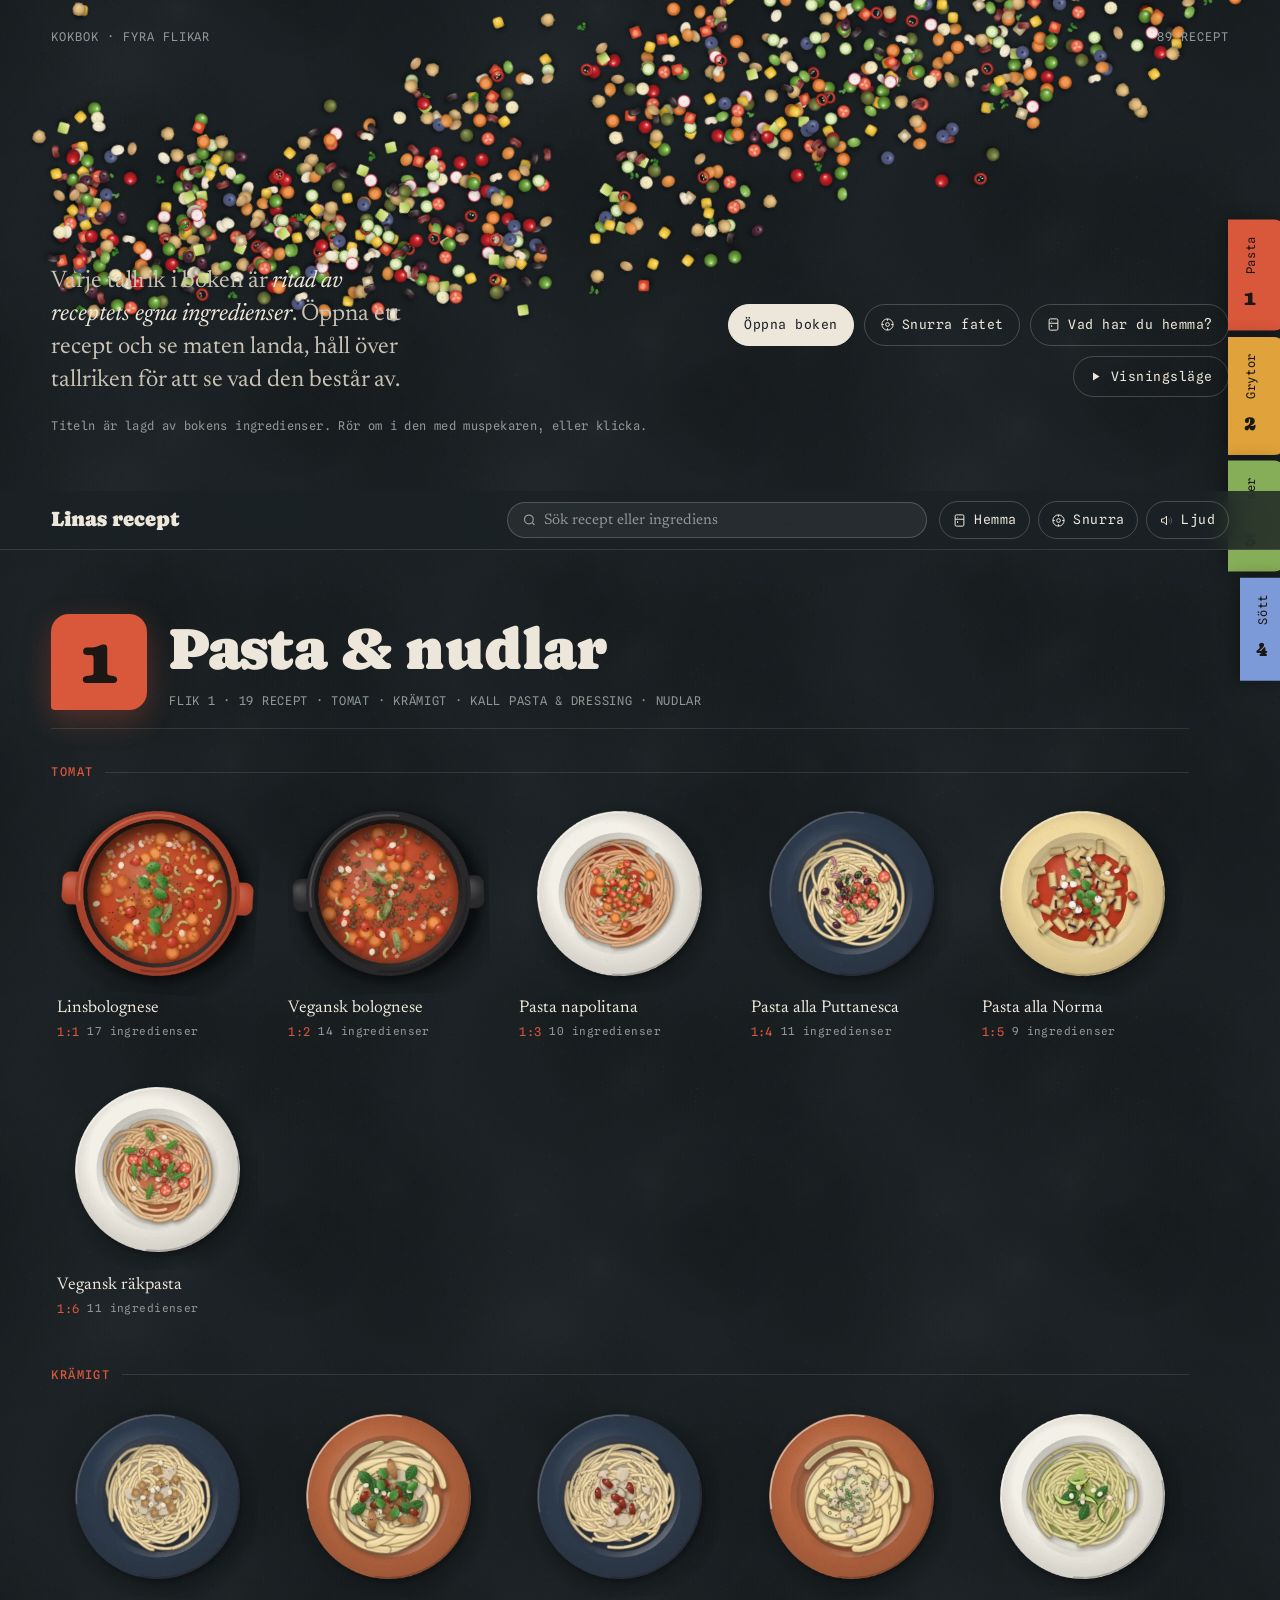
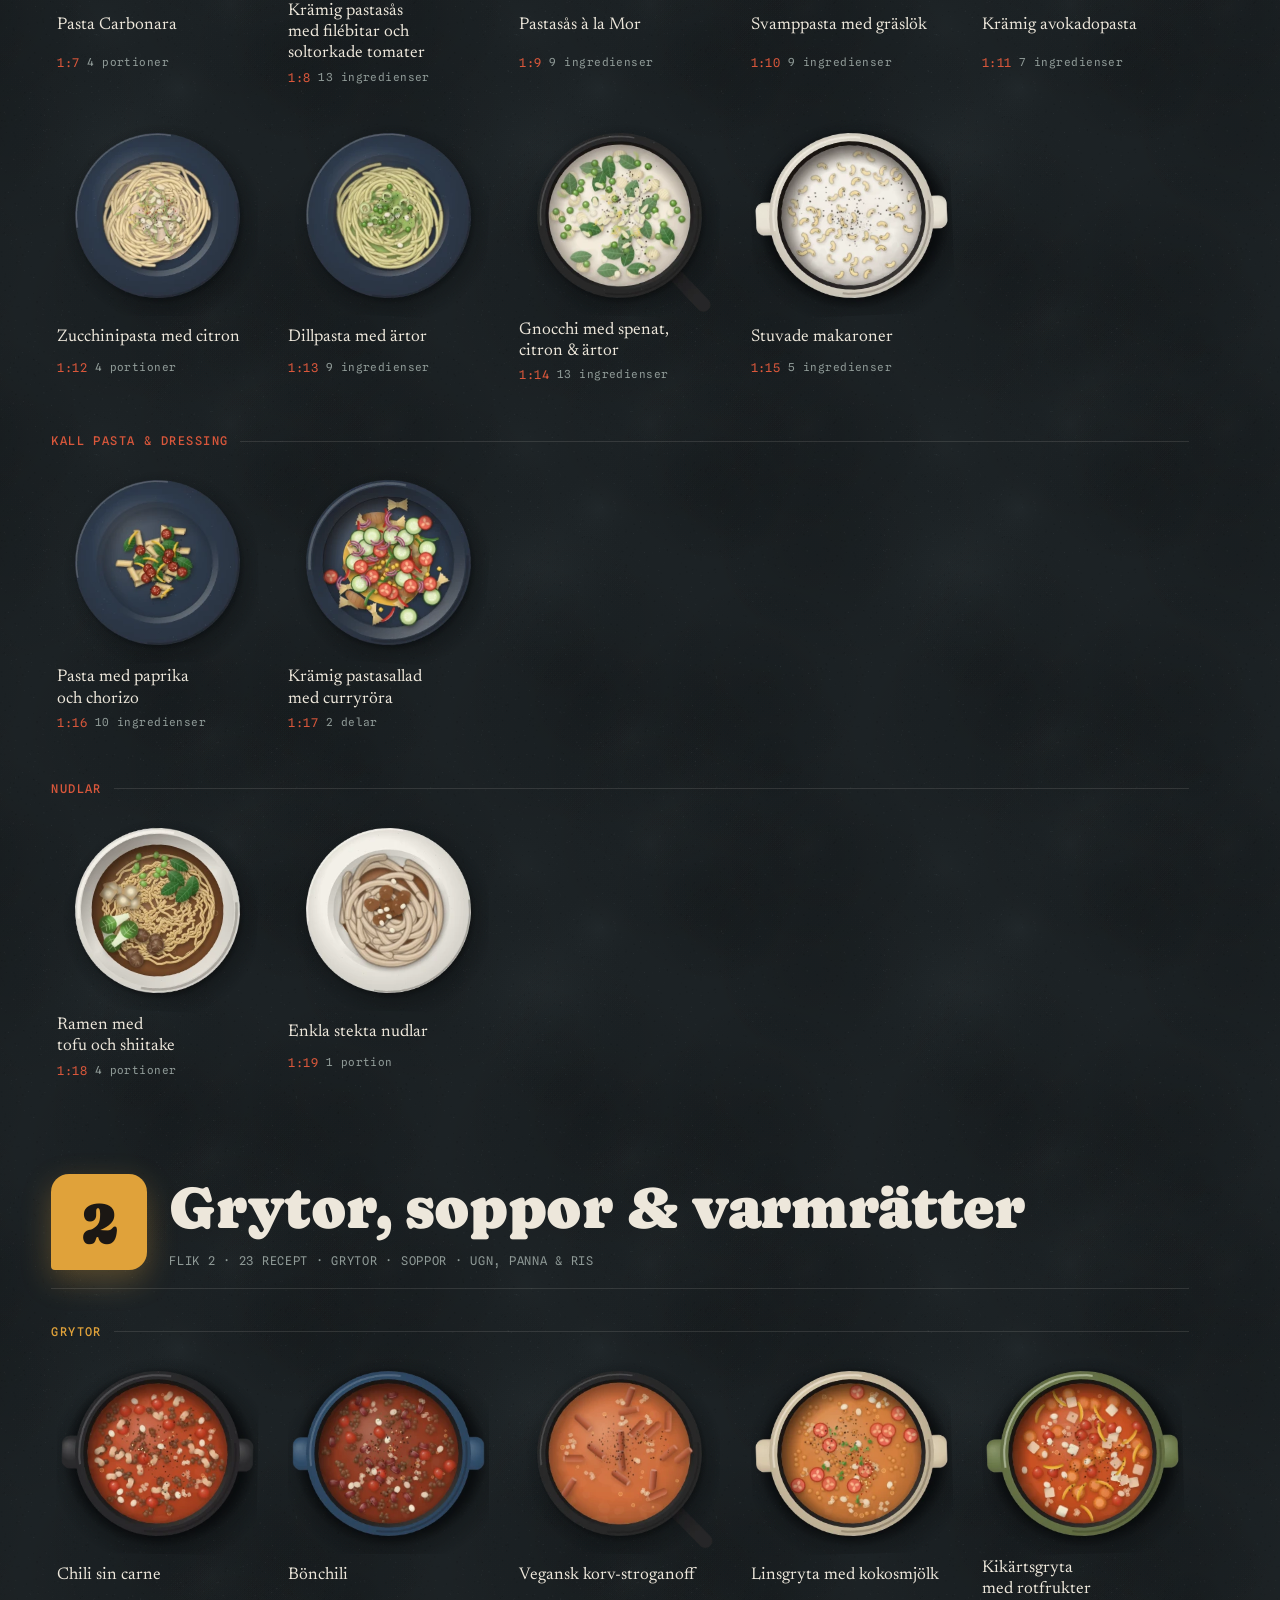
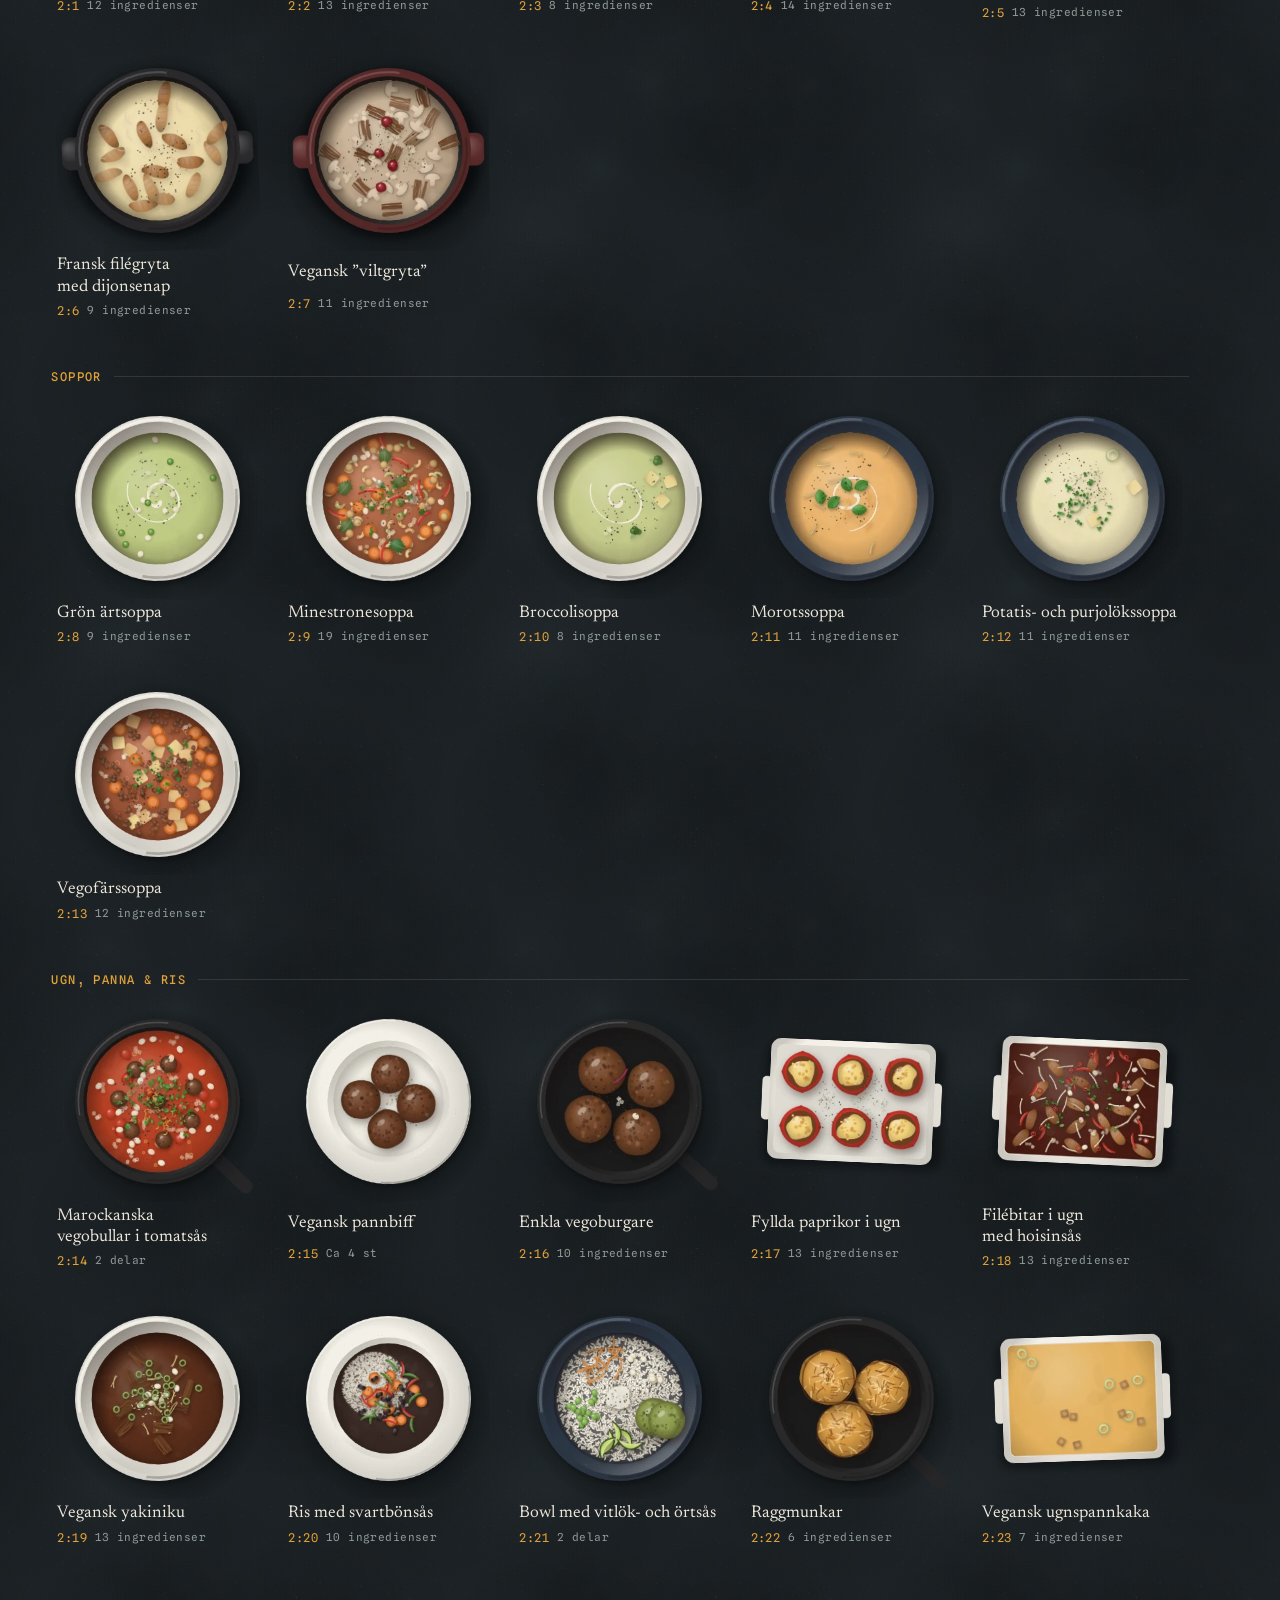
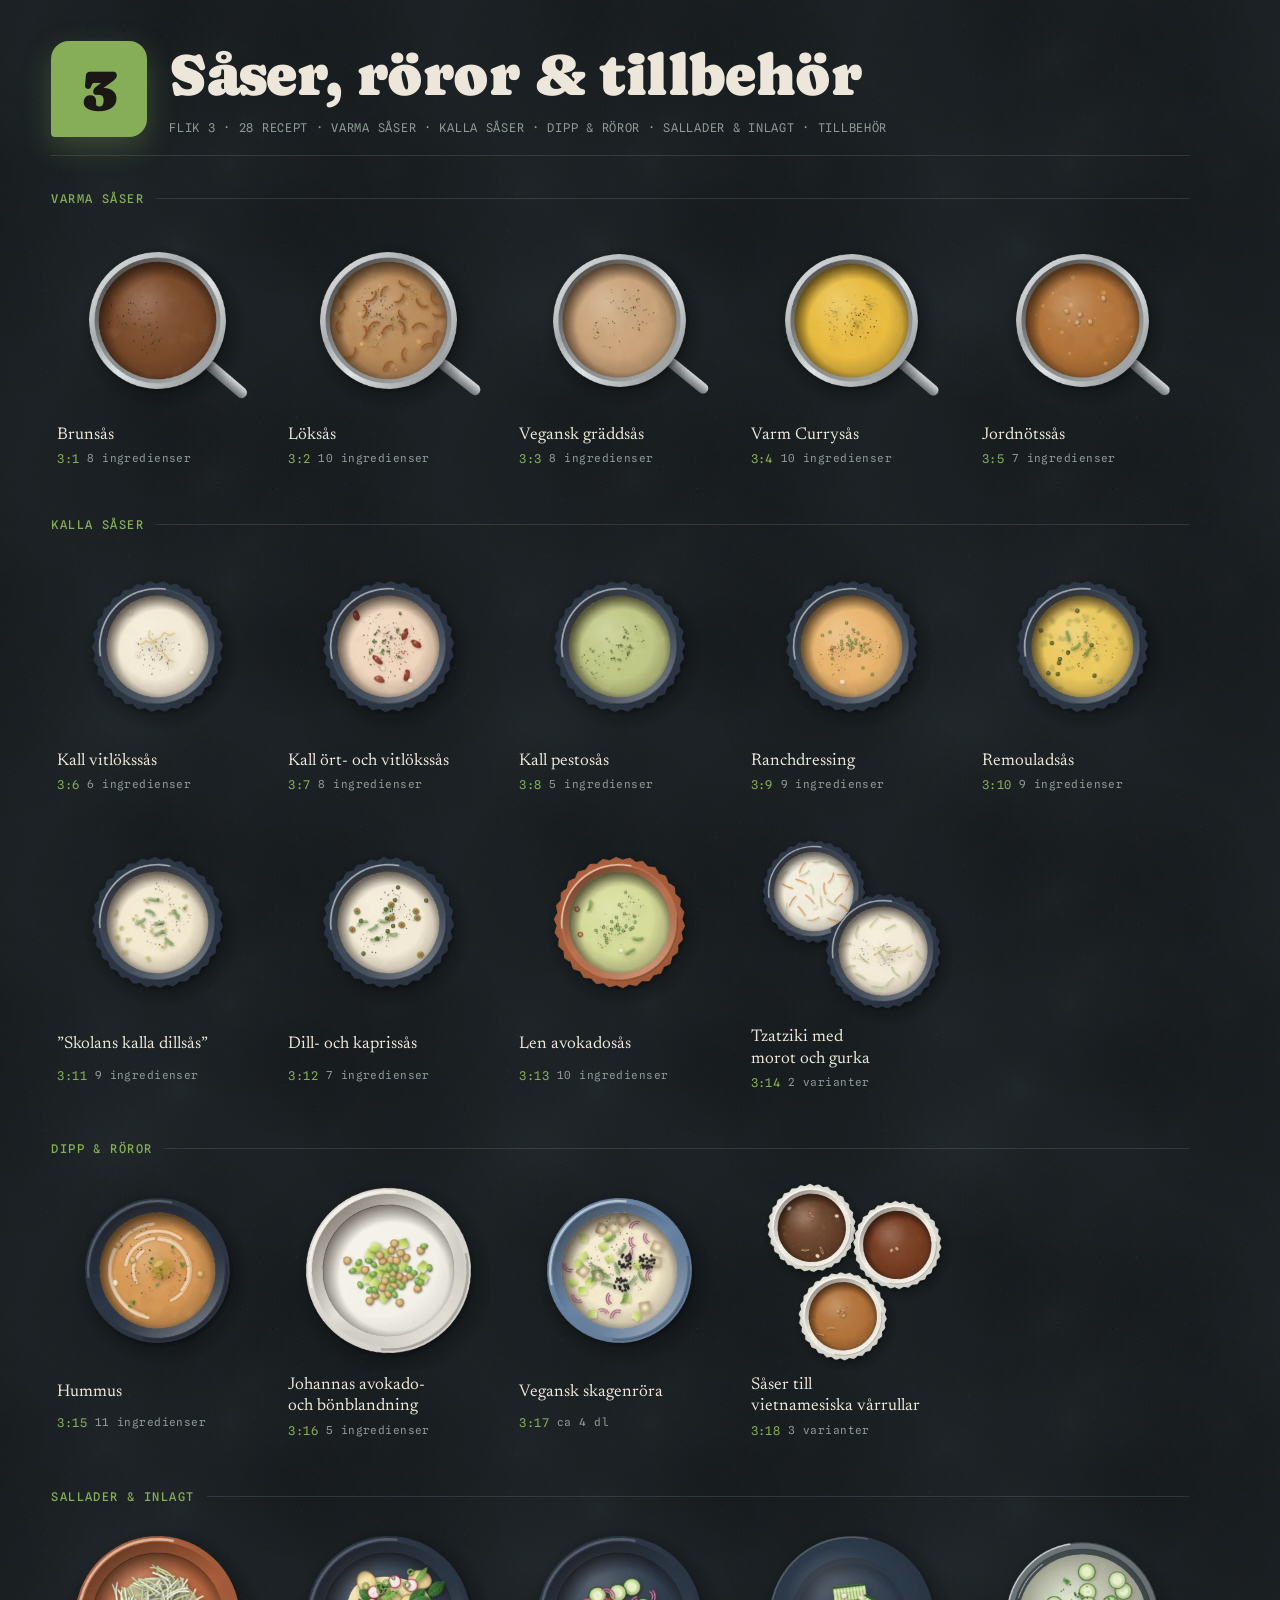
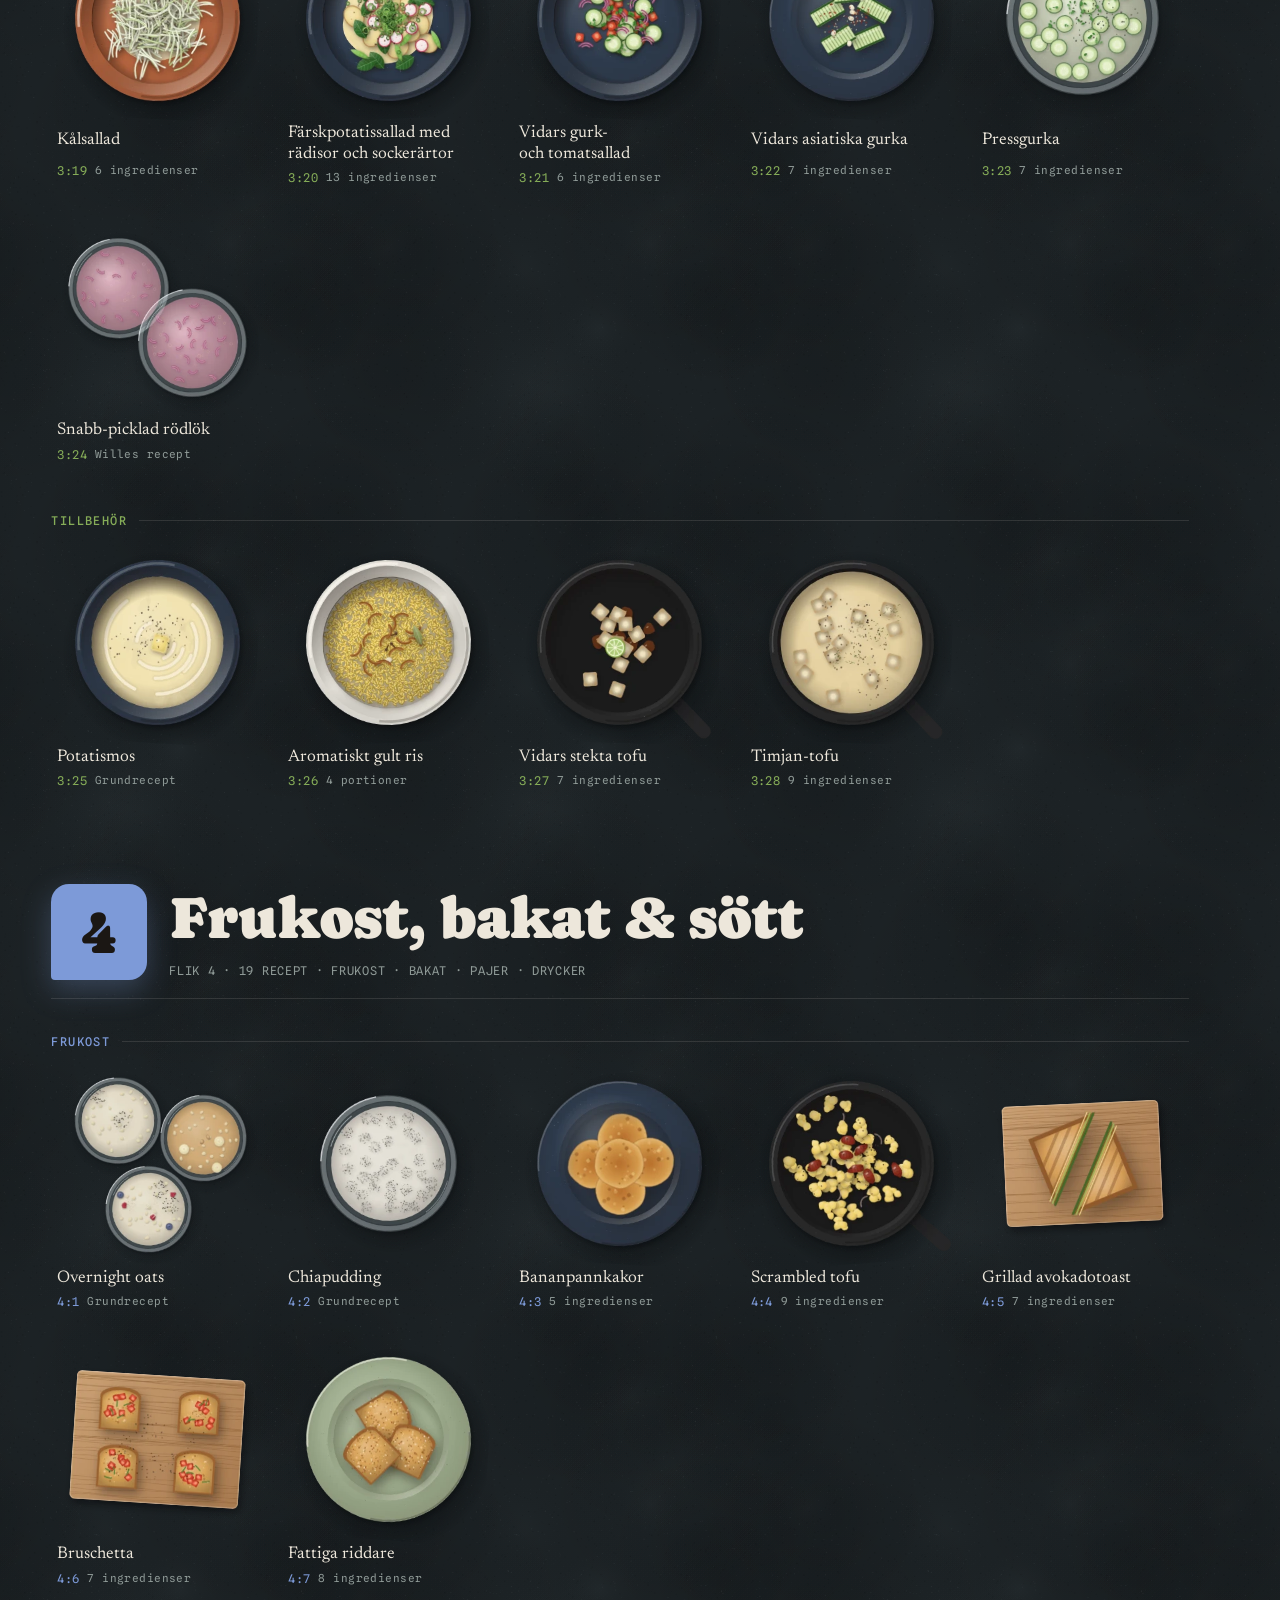
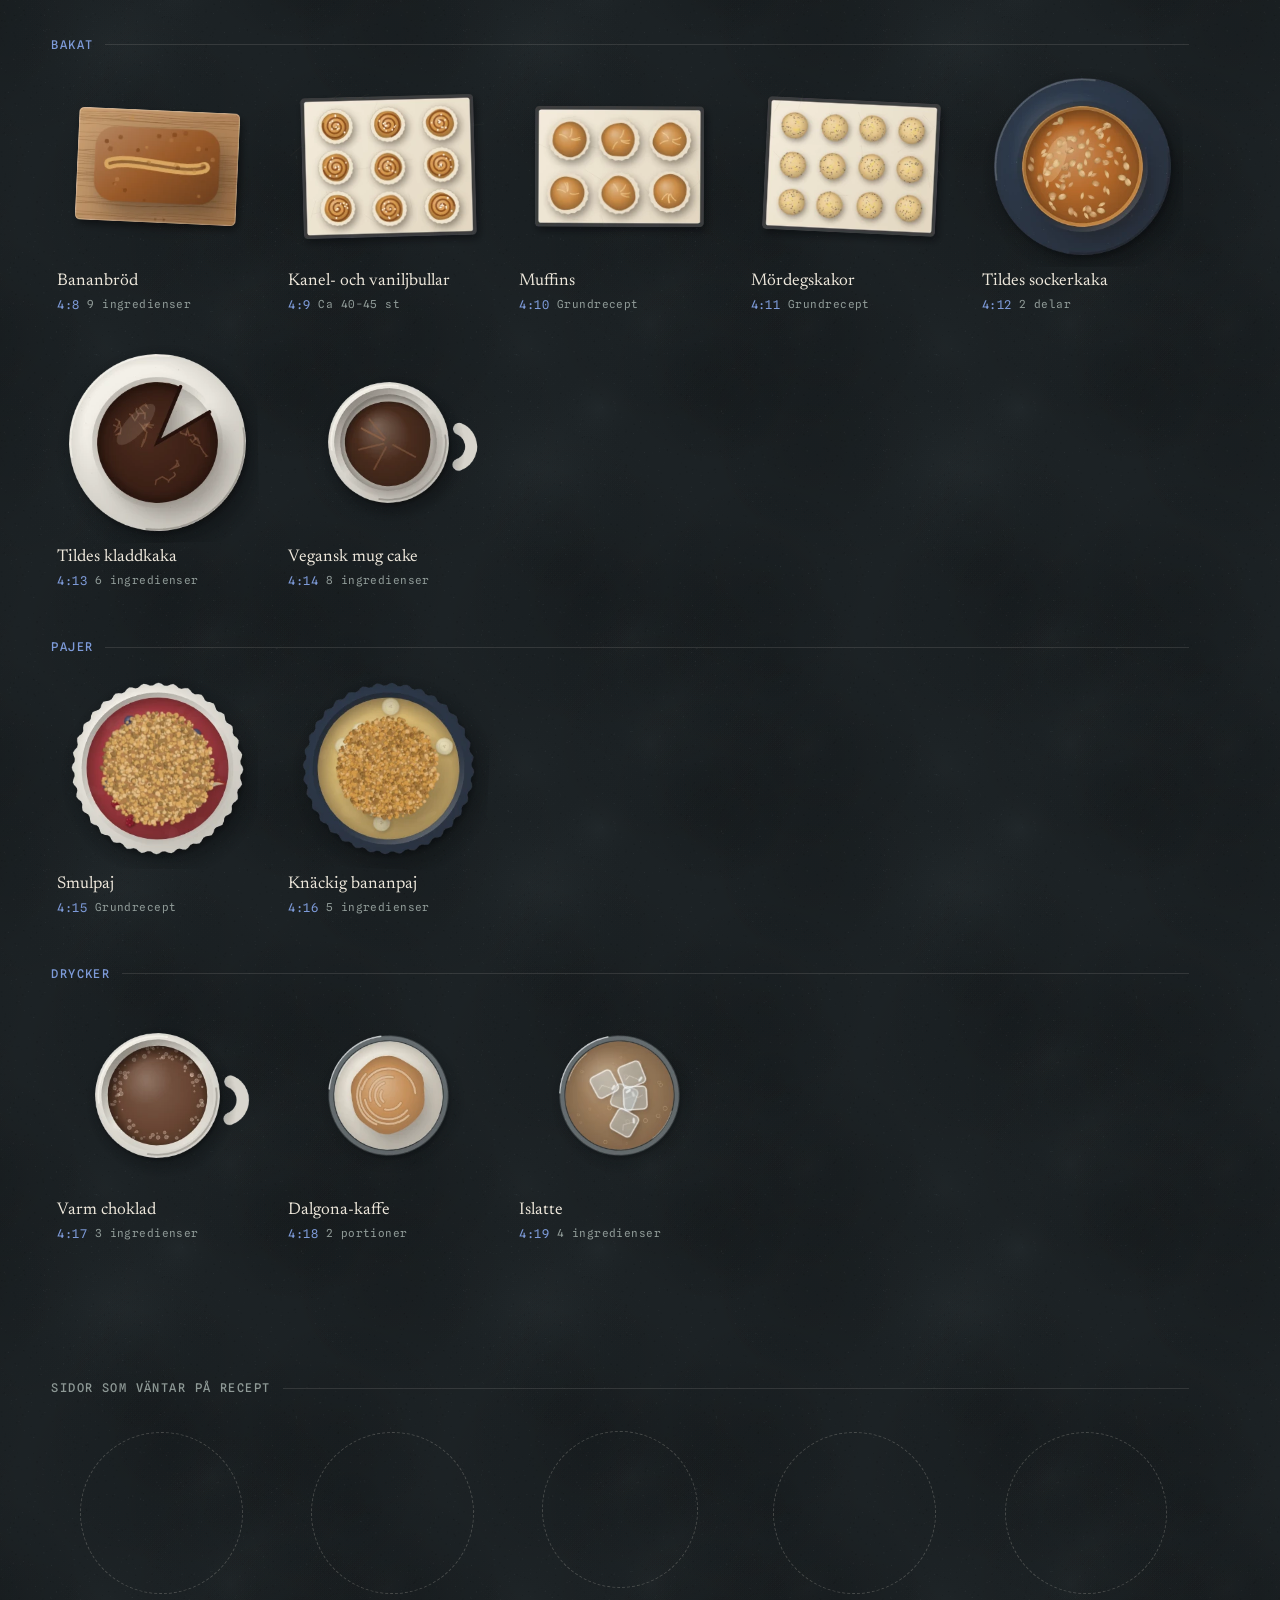
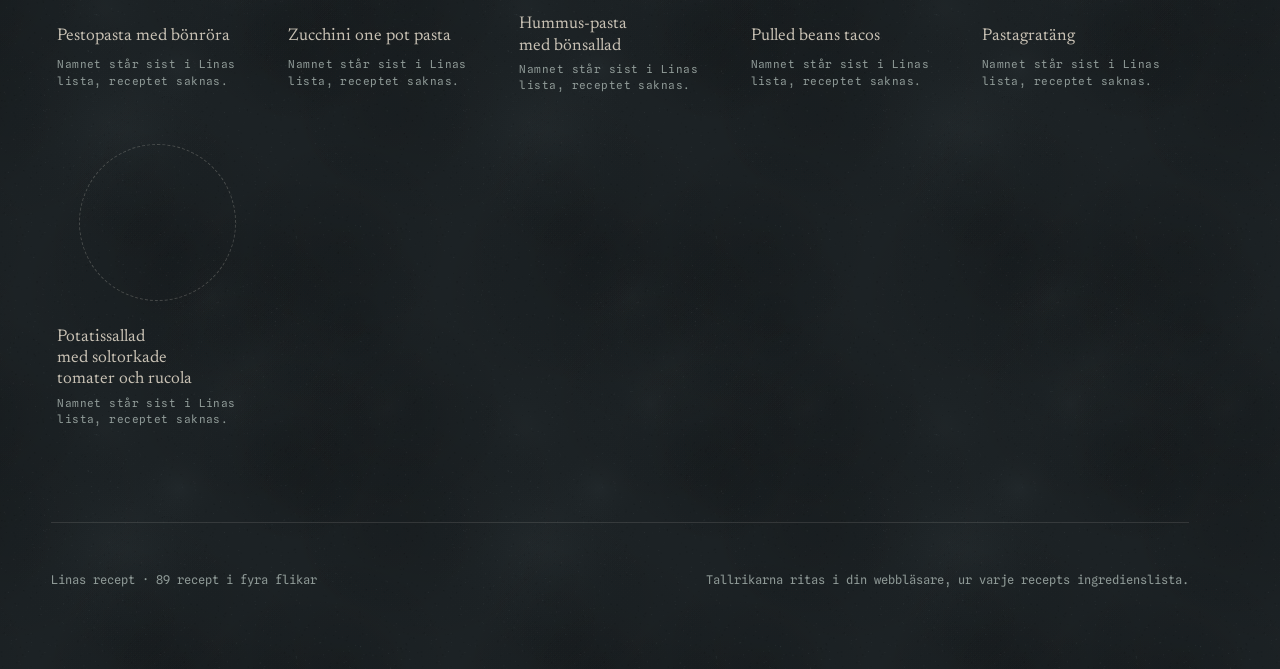
==== index.html @ 6c7fa32a "Linas recept: interaktiv kokbok Co-Authored-By: Claude Opus 5.5 <noreply@anthropic.com>" ====
<!doctype html>
<html lang="sv">
<head>
<meta charset="utf-8">
<meta name="viewport" content="width=device-width, initial-scale=1, viewport-fit=cover">
<style>:root{padding-top:env(safe-area-inset-top,0px);padding-bottom:env(safe-area-inset-bottom,0px)}body{margin:0}img{max-width:100%}[hidden]{display:none!important}</style>
</head>
<body>
<title>Linas recept</title>
<meta name="description" content="Linas kokbok: 89 recept i fyra flikar, varje tallrik ritad av sina egna ingredienser.">
<link rel="preconnect" href="https://fonts.googleapis.com">
<link rel="preconnect" href="https://fonts.gstatic.com" crossorigin>
<link rel="stylesheet" href="https://fonts.googleapis.com/css2?family=Caprasimo&family=Newsreader:ital,opsz,wght@0,6..72,400;0,6..72,500;1,6..72,400;1,6..72,500&family=Spline+Sans+Mono:wght@400;500&display=swap">
<style>
:root {
  color-scheme: dark;
  --table: #1c2225; --table-2: #242b2f; --table-3: #2d353a;
  --ink: #ede7db; --ink-2: #c8c1b4; --muted: #8e9996; --line: rgba(237, 231, 219, .12); --line-2: rgba(237, 231, 219, .22);
  --paper: #eeeae1; --paper-2: #e3ddd1; --paper-ink: #29241f; --paper-muted: #6f675d; --paper-line: rgba(41, 36, 31, .14);
  --c1: #d9573b; --c2: #e0a23a; --c3: #86ad58; --c4: #7d9ad8;
  --c: var(--c1);
  --display: 'Caprasimo', 'Cooper Black', 'Georgia', serif;
  --serif: 'Newsreader', 'Iowan Old Style', 'Georgia', serif;
  --mono: 'Spline Sans Mono', ui-monospace, 'SFMono-Regular', Menlo, monospace;
  --gut: clamp(16px, 4vw, 56px);
  --ease: cubic-bezier(.2, .8, .2, 1);
}
html { background: var(--table); }
body { margin: 0; background: var(--table); color: var(--ink); font-family: var(--serif); font-size: 17px; line-height: 1.5; -webkit-font-smoothing: antialiased; overflow-x: hidden; }
body.stone { background-image: var(--stone); background-size: 420px 420px; }
[hidden] { display: none !important; }
.sr-only { position: absolute; width: 1px; height: 1px; overflow: hidden; clip: rect(0 0 0 0); white-space: nowrap; }
button { font: inherit; color: inherit; background: none; border: 0; cursor: pointer; }
:focus-visible { outline: 2px solid var(--c2); outline-offset: 3px; border-radius: 4px; }
.btn { display: inline-flex; align-items: center; gap: .55em; font-family: var(--mono); font-size: 13px; letter-spacing: .04em; padding: .78em 1.15em; border-radius: 999px; border: 1px solid var(--line-2); color: var(--ink); text-decoration: none; transition: background .2s, border-color .2s, transform .2s var(--ease); white-space: nowrap; }
.btn:hover { background: rgba(237, 231, 219, .07); border-color: rgba(237, 231, 219, .4); }
.btn:active { transform: scale(.97); }
.btn.solid { background: var(--ink); color: #1c2225; border-color: var(--ink); }
.btn.solid:hover { background: #fff; }
.btn svg { width: 15px; height: 15px; flex: none; }
.btn[aria-pressed="true"] { background: var(--ink); color: #1c2225; }

/* ---------- hero ---------- */
.hero { position: relative; padding-inline: var(--gut); padding-block: 28px 56px; overflow: hidden; }
.hero canvas { position: absolute; inset: 0; width: 100%; height: 100%; display: block; touch-action: pan-y; }
.hero-top { position: relative; display: flex; justify-content: space-between; align-items: baseline; gap: 16px; font-family: var(--mono); font-size: 12px; letter-spacing: .08em; text-transform: uppercase; color: var(--muted); pointer-events: none; }
.hero h1 { position: relative; margin: 0; font-family: var(--display); font-weight: 400; font-size: var(--title-size, clamp(64px, 15vw, 230px)); line-height: .95; letter-spacing: -.01em; min-height: var(--title-zone, clamp(150px, 22vw, 330px)); display: flex; align-items: center; padding-top: 12px; pointer-events: none; }
.js-title .hero h1 { color: transparent; }
.hero-copy { position: relative; display: grid; grid-template-columns: minmax(0, 36rem) auto; gap: 20px 48px; align-items: end; pointer-events: none; }
.hero-copy > * { pointer-events: auto; }
.lede { margin: 0; font-size: clamp(19px, 1.9vw, 24px); line-height: 1.38; color: var(--ink-2); text-wrap: balance; }
.lede em { color: var(--ink); font-style: italic; }
.hero-actions { display: flex; flex-wrap: wrap; gap: 10px; justify-content: flex-end; }
.hint { grid-column: 1 / -1; margin: 0; font-family: var(--mono); font-size: 12px; color: var(--muted); letter-spacing: .03em; }
@media (max-width: 860px) { .hero-copy { grid-template-columns: 1fr; } .hero-actions { justify-content: flex-start; } }

/* ---------- bar ---------- */
.bar { position: sticky; top: env(safe-area-inset-top, 0px); z-index: 30; display: flex; align-items: center; gap: 12px; padding: 10px var(--gut); background: rgba(28, 34, 37, .82); backdrop-filter: blur(14px) saturate(1.2); -webkit-backdrop-filter: blur(14px) saturate(1.2); border-bottom: 1px solid var(--line); }
.bar-brand { font-family: var(--display); font-size: 21px; color: var(--ink); text-decoration: none; white-space: nowrap; }
.search { position: relative; flex: 1; max-width: 420px; margin-left: auto; }
.search input { width: 100%; box-sizing: border-box; font: 15px var(--serif); color: var(--ink); background: rgba(237, 231, 219, .06); border: 1px solid var(--line-2); border-radius: 999px; padding: .62em 1em .62em 2.4em; }
.search input::placeholder { color: var(--muted); }
.search svg { position: absolute; left: .9em; top: 50%; width: 15px; height: 15px; transform: translateY(-50%); color: var(--muted); }
.bar .btn { padding: .62em .95em; }
.bar-tools { display: flex; gap: 8px; }
@media (max-width: 760px) { .bar-tools .lbl { display: none; } .bar-brand { font-size: 18px; } .bar .btn { padding: .62em .7em; } }
@media (max-width: 480px) { .bar-brand { display: none; } .search { max-width: none; } }

/* ---------- binder tabs ---------- */
.tabs { position: fixed; right: 0; top: 50%; transform: translateY(-50%); z-index: 25; display: flex; flex-direction: column; gap: 6px; }
.tab { display: flex; align-items: center; gap: 10px; width: 46px; padding: 16px 0 16px 12px; border-radius: 12px 0 0 12px; background: var(--tc); color: #1b1714; text-decoration: none; font-family: var(--mono); font-size: 12px; letter-spacing: .06em; writing-mode: vertical-rl; transform: rotate(180deg) translateX(-6px); transition: transform .35s var(--ease), filter .2s; box-shadow: 4px 0 16px rgba(0, 0, 0, .35); }
.tab b { font-family: var(--display); font-weight: 400; font-size: 20px; writing-mode: horizontal-tb; transform: rotate(180deg); }
.tab:hover { transform: rotate(180deg) translateX(-12px); }
.tab.on { transform: rotate(180deg) translateX(-18px); }
.tab.off { filter: saturate(.25) brightness(.7); }
body.has-tabs main { padding-right: calc(var(--gut) + 40px); }
@media (max-width: 899px) {
  .tabs { top: auto; bottom: 0; left: 0; right: 0; transform: none; flex-direction: row; gap: 0; padding-bottom: env(safe-area-inset-bottom, 0px); background: var(--table); box-shadow: 0 -8px 24px rgba(0, 0, 0, .4); }
  .tab { flex: 1; writing-mode: horizontal-tb; transform: none; width: auto; padding: 10px 6px; border-radius: 0; justify-content: center; font-size: 11px; box-shadow: none; }
  .tab b { transform: none; font-size: 16px; }
  .tab:hover, .tab.on { transform: none; }
  .tab.on { box-shadow: inset 0 3px 0 rgba(0, 0, 0, .35); }
  body.has-tabs main { padding-right: var(--gut); padding-bottom: 70px; }
}
@media (max-width: 420px) { .tab span { display: none; } }

/* ---------- chapters ---------- */
main { padding-inline: var(--gut); padding-block: 8px 80px; }
.chapter { padding-block: 56px 24px; scroll-margin-top: 64px; }
.ch-head { display: grid; grid-template-columns: auto 1fr; grid-template-rows: auto auto; column-gap: 22px; align-items: end; padding-bottom: 18px; border-bottom: 1px solid var(--line); }
.ch-num { grid-row: 1 / 3; display: grid; place-items: center; width: clamp(64px, 8vw, 96px); aspect-ratio: 1; border-radius: 18px 18px 18px 4px; background: var(--c); color: #1b1714; font-family: var(--display); font-size: clamp(40px, 5vw, 62px); line-height: 1; box-shadow: 0 10px 30px color-mix(in srgb, var(--c) 30%, transparent); }
.ch-head h2 { margin: 0; font-family: var(--display); font-weight: 400; font-size: clamp(32px, 4.6vw, 64px); line-height: 1; letter-spacing: -.01em; text-wrap: balance; }
.ch-sub { margin: 8px 0 0; font-family: var(--mono); font-size: 12px; letter-spacing: .06em; text-transform: uppercase; color: var(--muted); }
.sec { padding-top: 34px; }
.sec h3 { margin: 0 0 6px; font-family: var(--mono); font-weight: 500; font-size: 12px; letter-spacing: .12em; text-transform: uppercase; color: var(--c); display: flex; align-items: center; gap: 12px; }
.sec h3::after { content: ''; flex: 1; height: 1px; background: var(--line); }
.grid { display: grid; grid-template-columns: repeat(auto-fill, minmax(min(100%, 200px), 1fr)); gap: 8px 18px; }
@media (max-width: 520px) { .grid { grid-template-columns: repeat(2, minmax(0, 1fr)); gap: 4px 12px; } }
.card { display: grid; grid-template-rows: auto auto auto; text-align: left; padding: 6px 6px 14px; border-radius: 16px; transition: background .3s; position: relative; }
.card:hover { background: rgba(237, 231, 219, .035); }
.plate { position: relative; display: block; aspect-ratio: 1; max-width: 100%; }
.plate::before { content: ''; position: absolute; inset: 9%; border-radius: 50%; background: radial-gradient(circle at 40% 38%, rgba(237, 231, 219, .08), rgba(237, 231, 219, .02) 62%, transparent 64%); transition: opacity .6s; }
.plate.ready::before { opacity: 0; }
.plate img { position: absolute; inset: 0; width: 100%; height: 100%; opacity: 0; transform: rotate(var(--r, 0deg)) scale(.96); transition: opacity .6s var(--ease), transform .8s var(--ease); }
.plate.ready img { opacity: 1; transform: rotate(var(--r, 0deg)); }
.card:hover .plate img { transform: rotate(calc(var(--r, 0deg) + 7deg)) translateY(-4px) scale(1.03); transition: transform 1.4s var(--ease); }
.c-title { font-size: 17px; line-height: 1.25; margin-top: 4px; text-wrap: balance; }
.c-meta { margin-top: 4px; font-family: var(--mono); font-size: 11px; letter-spacing: .04em; color: var(--muted); display: flex; gap: .7em; flex-wrap: wrap; }
.c-meta .ref { color: var(--c); }
.card.dim { opacity: .22; filter: grayscale(.7); }
.card.dim:hover { opacity: .6; }
.card .badge { position: absolute; top: 10px; left: 10px; z-index: 2; font-family: var(--mono); font-size: 11px; padding: .3em .65em; border-radius: 999px; background: var(--ink); color: #1c2225; }
.card .badge.full { background: var(--c3); }
.card[hidden] { display: none; }
.sec.empty, .chapter.empty { display: none; }
.noresult { padding: 60px 0; font-size: 22px; color: var(--ink-2); }

.wish { padding-block: 64px 32px; }
.wish .grid .card { cursor: default; }
.wish .plate::before { inset: 11%; background: none; border: 1.5px dashed var(--line-2); opacity: 1 !important; }
.wish .c-title { color: var(--ink-2); }
.colophon { padding-top: 48px; margin-top: 48px; border-top: 1px solid var(--line); font-family: var(--mono); font-size: 12px; color: var(--muted); display: flex; justify-content: space-between; flex-wrap: wrap; gap: 12px; }

/* ---------- overlays ---------- */
.overlay { position: fixed; inset: 0; z-index: 60; background: var(--table); }
.overlay.stone { background-image: var(--stone); background-size: 420px 420px; }
.x { position: absolute; z-index: 5; width: 44px; height: 44px; display: grid; place-items: center; border-radius: 50%; border: 1px solid var(--paper-line); color: inherit; }
.x svg { width: 18px; height: 18px; }
.x:hover { background: rgba(0, 0, 0, .06); }

/* recipe */
#recipe { display: grid; grid-template-columns: minmax(0, 1fr) min(600px, max(380px, 44vw)); }
#recipe[hidden] { display: none; }
.r-stage { position: relative; display: grid; place-items: center; min-height: 0; overflow: hidden; perspective: 1400px; }
.r-tilt { width: min(90%, 86vh, 820px); }
.r-plate { position: relative; width: 100%; aspect-ratio: 1; max-width: 100%; transform-style: preserve-3d; transition: transform .5s var(--ease); cursor: crosshair; }
.r-plate canvas { position: absolute; inset: 0; width: 100%; height: 100%; }
.r-plate.enter { animation: plateIn .9s var(--ease) both; }
.r-plate.leave { animation: plateOut .45s ease-in both; }
@keyframes plateIn { from { transform: translateX(-9%) rotate(-24deg) scale(.92); opacity: 0; } to { transform: none; opacity: 1; } }
@keyframes plateOut { to { transform: translateX(9%) rotate(18deg) scale(.94); opacity: 0; } }
.r-tip { position: absolute; z-index: 4; pointer-events: none; padding: .45em .75em; border-radius: 10px; background: rgba(20, 24, 27, .9); color: var(--ink); font-size: 15px; line-height: 1.3; max-width: 260px; opacity: 0; transform: translate(-50%, -130%); transition: opacity .15s; border: 1px solid var(--line-2); }
.r-tip.on { opacity: 1; }
.r-tip b { display: block; font-family: var(--mono); font-weight: 400; font-size: 11px; letter-spacing: .06em; text-transform: uppercase; color: var(--muted); }
.r-caption { position: absolute; left: var(--gut); bottom: 22px; font-family: var(--mono); font-size: 12px; color: var(--muted); letter-spacing: .03em; max-width: 34ch; }
.r-paper { position: relative; background: var(--paper); color: var(--paper-ink); overflow-y: auto; overscroll-behavior: contain; padding: clamp(24px, 3.4vw, 48px); padding-top: 26px; box-shadow: -30px 0 60px rgba(0, 0, 0, .35); }
.r-paper::before { content: ''; position: fixed; pointer-events: none; }
.r-top { display: flex; align-items: center; gap: 10px; padding-right: 54px; min-height: 44px; }
.r-paper .x { top: 22px; right: 22px; }
.chip { display: inline-flex; align-items: center; gap: .5em; font-family: var(--mono); font-size: 12px; letter-spacing: .04em; padding: .35em .7em .35em .5em; border-radius: 999px; background: color-mix(in srgb, var(--c) 18%, transparent); color: var(--paper-ink); }
.chip i { width: .8em; height: .8em; border-radius: 3px; background: var(--c); }
.ref { font-family: var(--mono); font-size: 12px; color: var(--paper-muted); }
.r-paper h2 { font-family: var(--display); font-weight: 400; font-size: clamp(34px, 3.6vw, 52px); line-height: 1.02; margin: 18px 0 8px; letter-spacing: -.01em; text-wrap: balance; }
.r-meta { margin: 0; font-style: italic; color: var(--paper-muted); }
.r-tools { display: flex; flex-wrap: wrap; align-items: center; gap: 12px 16px; margin: 22px 0 6px; padding: 14px 0; border-top: 1px solid var(--paper-line); border-bottom: 1px solid var(--paper-line); }
.scale { display: inline-flex; border: 1px solid var(--paper-line); border-radius: 999px; padding: 3px; }
.scale button { font-family: var(--mono); font-size: 13px; padding: .4em .8em; border-radius: 999px; color: var(--paper-muted); }
.scale button[aria-pressed="true"] { background: var(--paper-ink); color: var(--paper); }
.scale-lbl { font-family: var(--mono); font-size: 12px; color: var(--paper-muted); }
.cookbtn { margin-left: auto; background: var(--paper-ink); color: var(--paper); border-color: var(--paper-ink); }
.cookbtn:hover { background: #000; }
.r-paper h3 { font-family: var(--mono); font-weight: 500; font-size: 12px; letter-spacing: .12em; text-transform: uppercase; color: var(--paper-muted); margin: 30px 0 10px; }
.r-paper h4 { font-family: var(--serif); font-style: italic; font-weight: 500; font-size: 19px; margin: 22px 0 6px; }
.ings { list-style: none; margin: 0; padding: 0; }
.ings li { display: grid; grid-template-columns: 7.4em 1fr; gap: 10px; padding: 7px 8px; margin: 0 -8px; border-radius: 8px; cursor: default; transition: background .2s; line-height: 1.35; }
.ings li .q { font-family: var(--mono); font-size: 14px; font-variant-numeric: tabular-nums; color: var(--paper-ink); padding-top: 2px; }
.ings li.opt { color: var(--paper-muted); }
.ings li.head { display: block; font-style: italic; color: var(--paper-muted); }
.ings li.hot, .ings li:hover { background: color-mix(in srgb, var(--c) 16%, transparent); }
.ings li.pour { background: color-mix(in srgb, var(--c) 30%, transparent); }
.steps { list-style: none; counter-reset: s; margin: 0; padding: 0; }
.steps li { counter-increment: s; display: grid; grid-template-columns: 2.2em 1fr; gap: 8px; margin: 0 0 16px; }
.steps li::before { content: counter(s); font-family: var(--display); font-size: 22px; line-height: 1.1; color: var(--c); }
.note { margin: 16px 0 0; padding: 12px 14px; border-radius: 12px; background: var(--paper-2); font-size: 16px; }
.note b { display: block; font-family: var(--mono); font-weight: 500; font-size: 11px; letter-spacing: .1em; text-transform: uppercase; color: var(--paper-muted); margin-bottom: 2px; }
.r-nav { display: grid; grid-template-columns: 1fr 1fr; gap: 12px; margin-top: 40px; padding-top: 20px; border-top: 1px solid var(--paper-line); }
.r-nav button { text-align: left; padding: 10px 12px; border-radius: 12px; border: 1px solid var(--paper-line); }
.r-nav button:last-child { text-align: right; }
.r-nav button:hover { background: rgba(0, 0, 0, .04); }
.r-nav small { display: block; font-family: var(--mono); font-size: 11px; letter-spacing: .08em; text-transform: uppercase; color: var(--paper-muted); }
.r-nav span { font-size: 17px; line-height: 1.25; }
@media (max-width: 980px) {
  #recipe { display: block; overflow-y: auto; }
  .r-stage { height: min(96vw, 64vh); padding-top: 8px; }
  .r-tilt { width: min(92vw, 60vh); }
  .r-paper { overflow: visible; box-shadow: 0 -20px 50px rgba(0, 0, 0, .35); border-radius: 22px 22px 0 0; }
  .r-caption { display: none; }
}

/* show mode */
#recipe.show { grid-template-columns: 1fr; }
#recipe.show .r-paper, #recipe.show .r-caption { display: none; }
#recipe.show .r-tilt { width: min(64vw, 70vh); }
.show-cap { position: absolute; left: 0; right: 0; bottom: 0; padding: 0 var(--gut) 34px; display: none; text-align: center; pointer-events: none; }
#recipe.show .show-cap { display: block; }
.show-cap h2 { font-family: var(--display); font-weight: 400; font-size: clamp(34px, 5vw, 76px); margin: 0; line-height: 1; text-shadow: 0 4px 30px rgba(0, 0, 0, .5); }
.show-cap p { margin: 10px 0 0; font-family: var(--mono); font-size: 13px; letter-spacing: .06em; color: var(--ink-2); min-height: 1.5em; }
.show-bar { position: absolute; left: 0; bottom: 0; height: 3px; background: var(--c); width: 0; }
.show-exit { position: absolute; top: 18px; right: 18px; z-index: 6; }
#recipe.show .show-exit { display: inline-flex; }
.show-exit { display: none; }
#recipe.show .r-stage { height: 100vh; height: 100dvh; }

/* cook mode */
#cook { display: grid; grid-template-rows: auto 1fr auto; color: var(--ink); }
#cook[hidden] { display: none; }
.k-bg { position: absolute; inset: 0; overflow: hidden; pointer-events: none; }
.k-bg img { position: absolute; right: -18vmin; top: 50%; width: 92vmin; transform: translateY(-50%); opacity: .2; filter: blur(2px) saturate(.9); }
.k-head { position: relative; display: flex; align-items: center; gap: 16px; padding: 18px var(--gut); }
.k-title { font-family: var(--display); font-size: 22px; flex: none; max-width: 40vw; white-space: nowrap; overflow: hidden; text-overflow: ellipsis; }
.k-prog { flex: 1; display: flex; gap: 5px; }
.k-prog i { flex: 1; height: 4px; border-radius: 2px; background: var(--line-2); transition: background .3s; }
.k-prog i.done { background: var(--c); }
#cook .x { position: static; border-color: var(--line-2); }
.k-main { position: relative; overflow-y: auto; padding: 4vh var(--gut); display: flex; flex-direction: column; justify-content: center; }
.k-count { font-family: var(--mono); font-size: 13px; letter-spacing: .1em; text-transform: uppercase; color: var(--c); margin: 0 0 18px; }
.k-step { font-size: clamp(26px, 3.4vw, 46px); line-height: 1.25; margin: 0; max-width: 30ch; text-wrap: pretty; }
.k-step mark { background: none; color: inherit; text-decoration: underline; text-decoration-color: var(--c); text-decoration-thickness: 3px; text-underline-offset: 5px; }
.k-chips { display: flex; flex-wrap: wrap; gap: 8px; margin-top: 28px; }
.k-chip { display: inline-flex; align-items: center; gap: 8px; padding: .35em .8em .35em .35em; border-radius: 999px; background: rgba(237, 231, 219, .08); font-size: 16px; }
.k-chip img { width: 26px; height: 26px; }
.k-chip .q { font-family: var(--mono); font-size: 13px; color: var(--ink-2); }
.k-tbtns { display: flex; flex-wrap: wrap; gap: 10px; margin-top: 22px; }
.k-tbtns .btn { border-color: var(--c); }
.k-list { font-size: 19px; list-style: none; padding: 0; margin: 20px 0 0; columns: 2 18em; column-gap: 32px; }
.k-list li { break-inside: avoid; padding: 8px 0; border-bottom: 1px solid var(--line); display: flex; gap: 12px; align-items: baseline; cursor: pointer; }
.k-list li .q { font-family: var(--mono); font-size: 14px; color: var(--ink-2); min-width: 5em; }
.k-list li.done { color: var(--muted); text-decoration: line-through; }
.k-list li::before { content: ''; flex: none; width: 16px; height: 16px; border-radius: 5px; border: 1.5px solid var(--line-2); transform: translateY(2px); }
.k-list li.done::before { background: var(--c); border-color: var(--c); }
.k-foot { position: relative; display: flex; justify-content: space-between; gap: 12px; padding: 16px var(--gut) calc(18px + env(safe-area-inset-bottom, 0px)); }
.k-foot .btn { font-size: 15px; padding: .9em 1.4em; }
.k-foot .next { background: var(--ink); color: #1c2225; }
.k-note { margin-top: 26px; font-size: 19px; color: var(--ink-2); max-width: 44ch; }
.k-note b { display: block; font-family: var(--mono); font-weight: 400; font-size: 12px; letter-spacing: .1em; text-transform: uppercase; color: var(--muted); }

/* timers */
.timers { position: fixed; z-index: 80; top: calc(76px + env(safe-area-inset-top, 0px)); right: 16px; display: flex; flex-direction: column; gap: 8px; }
.timer { display: flex; align-items: center; gap: 10px; padding: 8px 10px 8px 8px; border-radius: 14px; background: rgba(20, 24, 27, .94); border: 1px solid var(--line-2); box-shadow: 0 10px 30px rgba(0, 0, 0, .4); font-family: var(--mono); font-size: 13px; color: var(--ink); }
.timer svg { width: 34px; height: 34px; transform: rotate(-90deg); }
.timer .tt { font-size: 18px; font-variant-numeric: tabular-nums; }
.timer small { display: block; color: var(--muted); font-size: 11px; max-width: 16ch; white-space: nowrap; overflow: hidden; text-overflow: ellipsis; }
.timer button { padding: 4px 6px; border-radius: 8px; color: var(--muted); }
.timer button:hover { color: var(--ink); background: rgba(255, 255, 255, .06); }
.timer.ring { animation: ring .9s ease-in-out infinite; border-color: var(--c2); }
@keyframes ring { 50% { transform: translateX(-4px) rotate(-1deg); } }

/* sheet (pantry) */
.sheet { position: fixed; z-index: 70; top: 0; right: 0; bottom: 0; width: min(560px, 100%); background: var(--paper); color: var(--paper-ink); display: flex; flex-direction: column; box-shadow: -30px 0 70px rgba(0, 0, 0, .45); transform: translateX(0); transition: transform .45s var(--ease); }
.sheet:not([hidden]) { animation: sheetIn .45s var(--ease) both; }
@keyframes sheetIn { from { transform: translateX(104%); } }
.sheet header { padding: 26px 26px 12px; position: relative; }
.sheet .x { top: 20px; right: 20px; }
.sheet h2 { font-family: var(--display); font-weight: 400; font-size: 34px; margin: 0 56px 6px 0; line-height: 1.05; }
.sheet p { margin: 0; color: var(--paper-muted); font-size: 16px; }
.pchips { display: flex; flex-wrap: wrap; gap: 6px; padding: 10px 26px 16px; border-bottom: 1px solid var(--paper-line); max-height: 44vh; overflow-y: auto; }
.pchip { display: inline-flex; align-items: center; gap: 6px; padding: .25em .75em .25em .3em; border-radius: 999px; border: 1px solid var(--paper-line); font-size: 15px; transition: background .15s; }
.pchip img { width: 24px; height: 24px; }
.pchip[aria-pressed="true"] { background: var(--paper-ink); color: var(--paper); border-color: var(--paper-ink); }
.presults { flex: 1; overflow-y: auto; padding: 8px 26px 26px; }
.presults h3 { font-family: var(--mono); font-weight: 500; font-size: 12px; letter-spacing: .12em; text-transform: uppercase; color: var(--paper-muted); margin: 18px 0 6px; }
.pres { display: grid; grid-template-columns: 56px 1fr; gap: 12px; align-items: center; padding: 6px; margin: 0 -6px; border-radius: 12px; text-align: left; width: calc(100% + 12px); }
.pres:hover { background: rgba(0, 0, 0, .05); }
.pres img { width: 56px; height: 56px; }
.pres small { display: block; font-family: var(--mono); font-size: 12px; color: var(--paper-muted); }
.pempty { color: var(--paper-muted); font-style: italic; padding: 12px 0; }
.sheet-foot { padding: 12px 26px 20px; border-top: 1px solid var(--paper-line); display: flex; gap: 10px; }
.sheet-foot .btn { color: var(--paper-ink); border-color: var(--paper-line); }

/* spin */
#spin { display: grid; place-items: center; }
#spin[hidden] { display: none; }
#spin canvas { position: absolute; inset: 0; width: 100%; height: 100%; touch-action: none; cursor: grab; }
#spin canvas:active { cursor: grabbing; }
.spin-ui { position: absolute; left: 0; right: 0; bottom: 0; padding: 0 var(--gut) calc(30px + env(safe-area-inset-bottom, 0px)); text-align: center; pointer-events: none; }
.spin-ui > * { pointer-events: auto; }
.spin-ui p { margin: 0 0 6px; font-family: var(--mono); font-size: 12px; letter-spacing: .1em; text-transform: uppercase; color: var(--muted); }
.spin-ui h2 { font-family: var(--display); font-weight: 400; font-size: clamp(30px, 4.4vw, 60px); margin: 0 0 18px; min-height: 1.1em; line-height: 1.05; }
.spin-ui .row { display: flex; justify-content: center; gap: 10px; flex-wrap: wrap; }
#spin .x { top: 18px; right: 18px; border-color: var(--line-2); }

@media (prefers-reduced-motion: reduce) {
  *, *::before, *::after { animation-duration: .01ms !important; transition-duration: .01ms !important; }
}

</style>

<header class="hero" id="top">
  <canvas id="heroCanvas" aria-hidden="true"></canvas>
  <div class="hero-top"><span>Kokbok · fyra flikar</span><span id="heroCount">89 recept</span></div>
  <h1 id="heroTitle">Linas recept</h1>
  <div class="hero-copy">
    <p class="lede">Varje tallrik i boken är <em>ritad av receptets egna ingredienser</em>. Öppna ett recept och se maten landa, håll över tallriken för att se vad den består av.</p>
    <div class="hero-actions">
      <a class="btn solid" href="#flik-1">Öppna boken</a>
      <button class="btn" type="button" data-act="spin"><svg viewBox="0 0 24 24" fill="none" stroke="currentColor" stroke-width="1.6"><circle cx="12" cy="12" r="9"/><circle cx="12" cy="12" r="3"/><path d="M12 3v3M21 12h-3M12 21v-3M3 12h3"/></svg>Snurra fatet</button>
      <button class="btn" type="button" data-act="pantry"><svg viewBox="0 0 24 24" fill="none" stroke="currentColor" stroke-width="1.6"><rect x="5" y="3" width="14" height="18" rx="2"/><path d="M5 10h14M9 6.5v1M9 13v3"/></svg>Vad har du hemma?</button>
      <button class="btn" type="button" data-act="show"><svg viewBox="0 0 24 24" fill="currentColor"><path d="M8 5.5v13l10.5-6.5z"/></svg>Visningsläge</button>
    </div>
    <p class="hint" id="heroHint">Titeln är lagd av bokens ingredienser. Rör om i den med muspekaren, eller klicka.</p>
  </div>
</header>

<div class="bar" id="bar">
  <a class="bar-brand" href="#top">Linas recept</a>
  <label class="search"><span class="sr-only">Sök recept eller ingrediens</span>
    <svg viewBox="0 0 24 24" fill="none" stroke="currentColor" stroke-width="2"><circle cx="11" cy="11" r="7"/><path d="m20 20-3.5-3.5"/></svg>
    <input id="q" type="search" placeholder="Sök recept eller ingrediens" autocomplete="off">
  </label>
  <div class="bar-tools">
    <button class="btn" type="button" data-act="pantry" title="Vad har du hemma?"><svg viewBox="0 0 24 24" fill="none" stroke="currentColor" stroke-width="1.6"><rect x="5" y="3" width="14" height="18" rx="2"/><path d="M5 10h14M9 6.5v1M9 13v3"/></svg><span class="lbl">Hemma</span></button>
    <button class="btn" type="button" data-act="spin" title="Snurra fatet"><svg viewBox="0 0 24 24" fill="none" stroke="currentColor" stroke-width="1.6"><circle cx="12" cy="12" r="9"/><circle cx="12" cy="12" r="3"/><path d="M12 3v3M21 12h-3M12 21v-3M3 12h3"/></svg><span class="lbl">Snurra</span></button>
    <button class="btn" type="button" id="soundBtn" aria-pressed="false" title="Ljud"><svg viewBox="0 0 24 24" fill="none" stroke="currentColor" stroke-width="1.6"><path d="M4 9.5h3.5L12 5v14l-4.5-4.5H4z"/><path class="w" d="M15.5 9a4 4 0 0 1 0 6M18 6.5a7.5 7.5 0 0 1 0 11"/></svg><span class="lbl">Ljud</span></button>
  </div>
</div>

<nav class="tabs" id="tabs" aria-label="Flikar"></nav>

<main id="book"></main>

<div class="overlay stone" id="recipe" hidden role="dialog" aria-modal="true" aria-labelledby="rTitle">
  <div class="r-stage" id="rStage">
    <div class="r-plate" id="rPlate"></div>
    <div class="r-tip" id="rTip"></div>
    <p class="r-caption" id="rCaption">Håll över maten för att se vad den är. Håll över en ingrediens för att hitta den på tallriken.</p>
    <div class="show-cap"><h2 id="sTitle"></h2><p id="sLine"></p></div>
    <div class="show-bar" id="sBar"></div>
    <button class="btn show-exit" type="button" id="sExit">Avsluta visning</button>
  </div>
  <article class="r-paper" id="rPaper">
    <div class="r-top"><span class="chip" id="rChip"><i></i><span></span></span><span class="ref" id="rRef"></span></div>
    <button class="x" type="button" data-close aria-label="Stäng"><svg viewBox="0 0 24 24" fill="none" stroke="currentColor" stroke-width="2"><path d="M6 6l12 12M18 6 6 18"/></svg></button>
    <h2 id="rTitle"></h2>
    <p class="r-meta" id="rMeta"></p>
    <div class="r-tools">
      <div class="scale" id="rScale" role="group" aria-label="Mängd"><button type="button" data-k="0.5">½×</button><button type="button" data-k="1" aria-pressed="true">1×</button><button type="button" data-k="2">2×</button><button type="button" data-k="3">3×</button></div>
      <span class="scale-lbl" id="rScaleLbl"></span>
      <button class="btn cookbtn" type="button" id="rCook"><svg viewBox="0 0 24 24" fill="currentColor"><path d="M8 5.5v13l10.5-6.5z"/></svg>Börja laga</button>
    </div>
    <div id="rBody"></div>
    <nav class="r-nav" id="rNav"></nav>
  </article>
</div>

<div class="overlay stone" id="cook" hidden role="dialog" aria-modal="true" aria-label="Laga">
  <div class="k-bg"><img id="kBg" alt=""></div>
  <header class="k-head"><span class="k-title" id="kTitle"></span><div class="k-prog" id="kProg"></div><button class="x" type="button" data-close aria-label="Stäng"><svg viewBox="0 0 24 24" fill="none" stroke="currentColor" stroke-width="2"><path d="M6 6l12 12M18 6 6 18"/></svg></button></header>
  <section class="k-main" id="kMain" aria-live="polite"></section>
  <footer class="k-foot"><button class="btn" type="button" id="kPrev">← Föregående</button><button class="btn next" type="button" id="kNext">Nästa →</button></footer>
</div>

<div class="timers" id="timers"></div>

<aside class="sheet" id="pantry" hidden aria-label="Vad har du hemma?">
  <header><h2>Vad har du hemma?</h2><p>Välj det du har. Salt, peppar, olja, socker, mjöl, smör, vatten och buljong räknas som skafferi.</p>
    <button class="x" type="button" data-close aria-label="Stäng"><svg viewBox="0 0 24 24" fill="none" stroke="currentColor" stroke-width="2"><path d="M6 6l12 12M18 6 6 18"/></svg></button></header>
  <div class="pchips" id="pChips"></div>
  <div class="presults" id="pResults"></div>
  <div class="sheet-foot"><button class="btn" type="button" id="pClear">Rensa</button><button class="btn" type="button" id="pShow">Visa på bordet</button></div>
</aside>

<div class="overlay stone" id="spin" hidden role="dialog" aria-modal="true" aria-label="Snurra fatet">
  <canvas id="spinCanvas"></canvas>
  <button class="x" type="button" data-close aria-label="Stäng"><svg viewBox="0 0 24 24" fill="none" stroke="currentColor" stroke-width="2"><path d="M6 6l12 12M18 6 6 18"/></svg></button>
  <div class="spin-ui"><p id="spinQ">Vad blir det till middag? Dra i fatet eller tryck på snurra.</p><h2 id="spinResult"></h2>
    <div class="row"><button class="btn solid" type="button" id="spinGo">Snurra</button><button class="btn" type="button" id="spinOpen" hidden>Öppna receptet</button></div></div>
</div>

<script>
const DATA={"order":["linsbolognese","korv-stroganoff","chili-sin-carne","gnocchi","kramig-pastasas","puttanesca","gult-ris","kall-ort-vitlokssas","ranchdressing","kall-pestosas","picklad-rodlok","avokadopasta","jordnotssas","remouladsas","rakpasta","artsoppa","tzatziki","ramen","dillpasta","dill-kaprissas","paprika-chorizo","graddsas","varm-choklad","dalgona","islatte","minestrone","varrullesaser","farskpotatissallad","chiapudding","bananpannkakor","mug-cake","stekt-tofu","asiatisk-gurka","avokadosas","bonblandning","fyllda-paprikor","yakiniku","kalsallad","bowl","bananbrod","stekta-nudlar","dillsas","zucchinipasta","norma","raggmunkar","pastasallad","bullar","vegansk-bolognese","pannbiff","loksas","ugnspannkaka","currysas","kladdkaka","svartbonsas","skagenrora","kall-vitlokssas","broccolisoppa","purjolokssoppa","napolitana","stuvade-makaroner","morotssoppa","timjan-tofu","linsgryta","vegofarssoppa","vegoburgare","avokadotoast","bruschetta","hummus","sockerkaka","brunsas","overnight-oats","gurk-tomatsallad","kikartsgryta","filegryta","pastasas-mor","bonchili","scrambled-tofu","viltgryta","potatismos","bananpaj","svamppasta","fattiga-riddare","smulpaj","muffins","mordegskakor","vegobullar","pressgurka","carbonara","hoisin-filebitar"],"recipes":{"linsbolognese":{"id":"linsbolognese","title":"Linsbolognese","parts":[{"ing":["1 gul lök","2 vitlöksklyftor","2 morötter","Ca 200 g rotselleri eller stjälkselleri","2 msk olivolja","1/2 dl tomatpuré","1 tsk torkad timjan","1 tsk torkad rosmarin","2 lagerblad","2 förp hela skalade burktomater (à 390 g)","1 1/2 dl torra röda linser","2 grönsaksbuljongtärningar","2 msk japansk soja","5 dl vatten","Salt","Svartpeppar","[1 kruka basilika]"],"steps":["Skala lök, vitlök, morötter och rotselleri. Hacka lök och vitlök, riv morötterna och sellerin grovt.","Bryn grönsakerna i olivoljan i en gryta. Rör ner tomatpuré och kryddor och låt det fräsa med någon minut. Tillsätt tomater (krossa dem lätt), linser, buljongtärningar, soja och vatten. Koka sakta ca 20 minuter. Smaka av med salt och peppar.","[Strimla basilikan och rör ner innan servering.]"]}]},"korv-stroganoff":{"id":"korv-stroganoff","title":"Vegansk korv-stroganoff","parts":[{"ing":["500 g vegansk falukorv eller annan vegokorv","1 gul lök","3 msk tomatpuré","2 tsk paprikapulver","5 dl havre- eller sojagrädde","salt","peppar","rapsolja"],"steps":["Skär korven i tjocka strimlor. Skala och hacka löken och bryn korv och lök i en stekpanna med olja.","Tillsätt tomatpuré, paprikapulver och vegetabilisk grädde. Rör om och smaka av med salt och nymald svartpeppar.","Låt sjuda några minuter under omrörning. Servera med ris och sallad."]}]},"chili-sin-carne":{"id":"chili-sin-carne","title":"Chili sin carne","parts":[{"ing":["2 gula lökar","350 g vegofärs","1 msk olja","2 vitlöksklyftor","1 tsk chilipulver","1 tsk paprikapulver","1 krm svartpeppar","3/4 tsk salt","1 msk japansk soja","1 förp hela tomater (à 400 g)","1 grönsaksbuljongtärning","2 förp vita bönor i tomatsås (à 440 g)"],"steps":["Skala och hacka lökarna. Bryn färsen i oljan i en gryta, gärna av gjutjärn, tills den fått fin färg. Blanda ner löken och låt den steka med en stund. Pressa i vitlöken. Smaka av med chilipulver, paprika, svartpeppar, salt och soja.","Tillsätt tomaterna och smulad buljongtärning, låt alltsammans koka ihop tills smaken är mustig och röran blivit tjock. Ju längre koktid, desto fylligare smak.","Tillsätt bönorna och låt alltsammans bli varmt. Smaka av med mer kryddor om så behövs.","Servera med ris och en sallad, t.ex. med hackad persilja och salladskål."]}]},"gnocchi":{"id":"gnocchi","title":"Gnocchi med spenat, citron & ärtor","parts":[{"ing":["1,5 dl grädde","1,5 dl växtbaserad mjölk","2,5 dl frysta gröna ärtor","2-3 vitlöksklyftor","150 g färsk bladspenat (gärna mer)","2 st stjälkselleri","1 msk smör","1 msk vetemjöl","1/2 citron (både citronskal och juice)","50 g vegansk parmesan","salt","vitpeppar","500 g gnocchi"],"steps":["Blanda ärter, grädde, mjölk, hackad vitlök och salt i en stor stekpanna. Täck med lock och låt sjuda i 5 minuter. Lägg i spenaten och låt den sjuda utan lock tills den mjuknat. Skölj sellerin noga och skiva i tunna skivor. Lägg i stekpannan.","Smält smöret i en stor kastrull och vispa ner mjölet. Häll över grönsaksblandningen i kastrullen. Låt puttra på svag värme och tillsätt vegansk parmesan. Riv ner skalet från citronen och citronjuicen. Smaka av med salt och vitpeppar. (Tips! Om det finns rester från mer vegansk ost kan det användas här!).","Koka upp vatten till gnocchin och koka enligt instruktionen på förpackningen.","Servera såsen blandad med gnocchin."]}]},"kramig-pastasas":{"id":"kramig-pastasas","title":"Krämig pastasås med filébitar och soltorkade tomater","parts":[{"ing":["Filébitar (soja)","2 msk smör","120 g babyspenat","7-8 soltorkade tomater i olja","1 klyfta vitlök","3-4 st schalottenlök","3 dl vispgrädde","1 dl crème fraiche","2 tsk grönsaksfond","1 tsk japansk soja","0,5 kruka färsk basilika","Salt","Svartpeppar"],"steps":["Fräs babyspenaten i smör en stekpanna. Salta och peppra filébitarna och stek i smör i en stor stekpanna så att de får fin färg runtom. Lägg över filébitarna på ett fat.","Skala och finhacka vitlöken. Strimla de soltorkade tomaterna. Använd samma panna och blanda vitlök och soltorkade tomater samt crème fraîche, grönsaksfond och babyspenat. Rör samman och låt puttra ihop.","Vänd ner filébitarna i såsen. Tillsätt finskuren basilika. Smaka av med salt och nymalen svartpeppar.","Koka pastan [ex tagliatelle] enligt anvisning på förpackningen. Blanda pastan med såsen och servera med riven parmesan och färsk basilika."]}]},"puttanesca":{"id":"puttanesca","title":"Pasta alla Puttanesca","parts":[{"ing":["400 g spaghetti","1 rödlök","3 vitlöksklyftor","1 röd chilifrukt (ex spansk peppar)","1 burk urkärnade kalamataoliver (à 300 g)","1 burk körsbärstomater (à 390 g)","2 msk olivolja","2 msk kapris","Salt","Svartpeppar","2 msk hackad persilja"],"steps":["Skala och finhacka rödlöken och vitlöken. Dela, kärna ur och finhacka chilin. Häll av och grovhacka oliverna.","Fräs rödlök, vitlök och chili i olja i en kastrull i ca 2 minuter. Tillsätt tomater, oliver och kapris. Låt sjuda under lock i 20 minuter.","Koka spaghettin enligt anvisningen på förpackningen. Häll av pastan och rör ner i såsen. Smaka av med salt och peppar.","Strö hackad persilja över pastan och servera genast."]}]},"gult-ris":{"id":"gult-ris","title":"Aromatiskt gult ris","parts":[{"meta":["4 portioner"],"ing":["4,5 dl basmatiris","2 gula lökar","3 vitlöksklyftor","50 g smör","3 hela nejlikor","1 tsk malen gurkmeja","7 dl vatten","1,5 tsk salt","1 lagerblad","1 msk matolja"],"steps":["Skölj riset, lägg det i blöt ca 20 minuter i rikligt med vatten och låt det sedan rinna av ordentligt. Skala lökarna. Hacka den ena fint och skiva den andra tunt. Skala och finhacka vitlöken.","Värm smöret i en kastrull på medelvärme tills det precis börjar få färg. Lägg i vitlök och den hackade löken och fräs under omrörning tills det börjar mjukna utan att ha fått färg.","Lägg i ris och gurkmeja och rör om. Tillsätt vatten, salt, kryddnejlikor och lagerblad. Rör om, koka upp och sänk värmen till lägsta möjliga. Låt riset koka långsamt under lock ca 20 minuter tills det är mjukt och vattnet försvunnit. Dra åt sidan och låt stå ytterligare 5 minuter under lock.","Värm oljan till medelvärme i en stekpanna eller kastrull. Fräs den skivade löken tills den är brun och krispig.","Fluffa upp riset med en gaffel och strö över den stekta skivade löken precis före servering."],"notes":["Detta går att göra i riskokare. Anpassa receptet utifrån mängden ris och vatten."]}]},"kall-ort-vitlokssas":{"id":"kall-ort-vitlokssas","title":"Kall ört- och vitlökssås","parts":[{"ing":["6 st soltorkade tomater i olja","4 dl crème fraiche","1 pressad vitlöksklyfta","1 knippe hackad färsk oregano","1 krm citronpeppar","Chilipeppar","Salt","Peppar"],"steps":["Hacka de soltorkade tomaterna fint och blanda med creme fraiche. Smaksätt med hackad oregano och kryddor.","Låt gärna såsen stå i kyl en stund före servering."],"notes":["Det går även att använda frysta eller torkade örter. Kom ihåg att anpassa receptet efter antal portioner."],"pairs":["Passar till: Pastasallad, sallad, pommes, ris m.m."]}]},"ranchdressing":{"id":"ranchdressing","title":"Ranchdressing","parts":[{"ing":["2 dl crème fraiche","2 msk majonnäs","1 tsk dijonsenap","1 finriven vitlöksklyfta","1 tsk paprikapulver","1 krm tabasco (eller sambal oelek)","Salt","Svartpeppar","3 msk färsk gräslök, fint skuren"],"steps":["Blanda crème fraiche, majonnäs och senap till en slät dressing.","Smaka av med vitlök, paprikapulver, tabasco, salt och svartpeppar.","Vänd ner gräslöken/ örterna och servera som dipp eller dressing."],"tips":["Man kan även använda olika frysta örter, för sig eller tillsammans, .ex. 1 msk dill, 1 msk persilja och 1 msk gräslök."],"pairs":["Passar till: Potatis, pommes, oumph m.m."]}]},"kall-pestosas":{"id":"kall-pestosas","title":"Kall pestosås","parts":[{"ing":["2 dl crème fraiche","2 tsk grön pesto","2 msk vatten","1 krm salt","0,5 krm vitpeppar"],"steps":["Blanda creme fraiche, pesto, vatten, salt och peppar i en skål. Om man vill kan man tillsätta en halv pressad vitlöksklyfta eller några msk riven parmesan.","Låt gärna såsen stå i kylen i några timmar innan servering."],"pairs":["Passar till: Både varm och kall mat, t.ex. grillat eller till en pastasallad."]}]},"picklad-rodlok":{"id":"picklad-rodlok","title":"Snabb-picklad rödlök","parts":[{"label":"Snabb-picklad rödlök","meta":["Willes recept"],"ing":["1/2 tsk salt","1 tsk strösocker","2 msk ljus vinäger","1 liten rödlök"],"steps":["Blanda salt, socker och vinäger i en större skål.","Skala och skiva rödlöken tunt. Lägg rödlöken i skålen och blanda runt med en gaffel.","Låt stå i 30 minuter och rör runt igen."]},{"label":"Picklad rödlök","ing":["2 normalstora rödlökar","1 dl socker","1/2 dl ättika (12%)","1 dl vatten"],"steps":["Skala, dela och skiva lökarna i tunna skivor.","Koka upp socker, ättika och vatten i en kastrull. Dra av från värmen och lägg ner löken i kastrullen. Låt svalna i lagen. Vänd runt då och då."]}]},"avokadopasta":{"id":"avokadopasta","title":"Krämig avokadopasta","parts":[{"ing":["4 portioner spaghetti","3 avokados","1 msk matolja","70 g spenat","1 vitlöksklyfta","Citron (skal & saft)","Salt"],"steps":["Koka spaghettin enligt anvisningar på förpackningen.","Skala och ta ur kärnan ur avokadon. Mixa avokado med olja, vitlök och en näve av spenaten. Mixa slätt och smaka sedan av med citronzest, citronsaft och salt. Vill man dryga ut såsen kan man hälla i 1-2 dl crème fraiche i såsen.","Häll av pastan men spara lite av pastavattnet, ca 1 dl. Häll tillbaka pastan i kastrullen. Rör sedan ner avokadosåsen och resten av spenaten och blanda om ordentligt."]}]},"jordnotssas":{"id":"jordnotssas","title":"Jordnötssås","parts":[{"ing":["1 gul lök","2 st vitlöksklyftor","1 msk smör","1/2 dl jordnötssmör (gärna crunchy)","2 1/2 dl lätt kokosmjölk","2 msk sweet chilisås","2 msk japansk soja"],"steps":["Skala och hacka lök och vitlök. Lägg löken i en kastrull. Fräs löken i smör tills den blir mjuk, men utan att den får färg.","Tillsätt jordnötssmör, kokosmjölk, sweet chilisås och soja. Låt såsen sjuda i ca 3 minuter."],"notes":["Vill man att såsen ska vara slät kan den mixas med stavmixer."],"pairs":["Passar till: Ris, vårrullar, som dip m.m."]}]},"remouladsas":{"id":"remouladsas","title":"Remouladsås","parts":[{"ing":["2 dl crème fraiche","3 msk bostongurka","1 msk hackad kapris","0,5 tsk gul curry","1 tsk citronjuice","Salt","Vitpeppar","1 nypa socker","0,3 dl hackad färsk dill"],"steps":["Hacka kapris och dill. Det går att använda fryst dill. Salta och peppra efter smak.","Blanda ihop alla ingredienser till såsen och smaka av.","Låt stå i kylskåp i minst en timme innan servering."],"pairs":["Passar till: Kokt potatis, potatismos, ”tofupinnar” m.m."]}]},"rakpasta":{"id":"rakpasta","title":"Vegansk räkpasta","parts":[{"ing":["4 portioner spaghetti","1 gul lök","2 vitlöksklyftor","1 röd chili","1/2 dl olivolja","2 msk tomatpuré","4 tomater, tärnade (eller småtomater)","1 dl matlagningsgrädde","1 pkt fryska veganska ”räkor”","Flingsalt","70 g rucola"],"steps":["Koka pastan enligt anvisningarna på förpackningen.","Finhacka gul lök och chili. Skiva vitlöksklyftorna tunt. Fräs lök, vitlök och chili i olja tills löken är mjuk. Tillsätt tomatpuré och stek under omrörning under någon minut.","Vänd ner tomaterna och häll i grädden. Låt småputtra i ca 3 minuter.","Vänd ner de veganska ”räkorna” i såsen och låt puttra på låg värme tills de blivit varma. Vänd sedan ner såsen i pastan. Smaka av med salt.","Toppa såsen med färsk rucola och nymalen svartpeppar."]}]},"artsoppa":{"id":"artsoppa","title":"Grön ärtsoppa","parts":[{"ing":["1 tsk rapsolja","1 gul lök","2 vitlöksklyftor","600 g frysta gröna ärtor","7 dl vatten","2 grönsaksbuljongtärningar","2 dl crème fraiche","Salt","1/2 tsk svartpeppar"],"steps":["Skala och hacka löken. Hetta upp olja i en kastrull och fräs löken och vitlöken.","Tillsätt ärtorna, vatten och buljongtärningarna. Låt koka upp och sjud i 3 minuter.","Tillsätt crème fraiche. Smaka av med salt och svartpeppar. Mixa soppan slät med en stavmixer och rör om."]}]},"tzatziki":{"id":"tzatziki","title":"Tzatziki med morot och gurka","parts":[{"label":"Tzatziki med morot och gurka","ing":["1 riven morot","1 grovriven gurka","1 pressad vitlöksklyfta","1 oatly ifraice"],"steps":["Blanda alla ingredienser och tillsätt olivolja, pressad citron, salt och peppar."]},{"label":"Tzatziki","ing":["0,5-1 gurka","1-2 vitlöksklyftor","2,5 dl crème fraiche","1 tsk torkad oregano","1 msk olivolja","Svartpeppar (nymalen)"],"steps":["Skölj gurkan och riv den grovt. Krama ur vattnet och låt stå en stund för att rinna av.","Skala vitlöken. Rör ihop crème fraiche, gurka, oregano och olivolja. Pressa ner vitlöken. Smaka av med svartpeppar."],"tips":["Tillsätt gärna en skvätt vitvinsvinäger."]}]},"ramen":{"id":"ramen","title":"Ramen med tofu och shiitake","parts":[{"meta":["4 portioner"],"ing":["100 g ramennudlar","1 L grönsaksbuljong (tärning & vatten)","2 msk färsk ingefära","2 vitlöksklyftor","150 g shiitakesvamp","2 msk olja","2 pak choi","1 pkt tofu (à 270 g) (gärna marinerad)","2 dl sojabönor (frysta)","65 g babyspenat","2 tsk råsocker","3 msk mörk tamarisoja","1 msk risvinäger"],"steps":["Tillaga nudlarna enligt anvisningen på förpackningen. Häll av vattnet och skölj dem med kallt vatten.","Koka upp grönsaksbuljongen. Finhacka ingefära och vitlök och lägg i buljongen. Koka upp den och sänk sedan värmen.","Fräs shiitakesvamp i olja och lägg den sedan i buljongen. Rengör pak choi noga, strimla på längden och lägg i buljongen. Tärna tofun i små kuber. Fördela sedan nudlar, tofu, sojabönor och spenat i fyra djupa skålar.","Koka upp buljongen på nytt och tillsätt råsocker, soja och risvinäger. Fördela buljongen i skålarna."]}]},"dillpasta":{"id":"dillpasta","title":"Dillpasta med ärtor","parts":[{"ing":["400 g spaghetti","2 vitlöksklyftor","1/2 purjolök","2 msk olivolja","300g gröna ärter","1,5 dl vatten","1 cl citronsaft","1 dl hackad dill","Salt och peppar"],"steps":["Koka pastan. Hacka vitlöken och purjolöken fint. Fräs dessa i olivoljan tills de mjuknar men utan att de får så mycket färg.","Rör ner ärtorna och vattnet och låt det bubbla i några minuter. Häll över hälften av detta i en bunke och mixa det slätt. Häll sedan tillbaka detta i stekpannan.","Smaka av med citronsaft, dill, salt och peppar."]}]},"dill-kaprissas":{"id":"dill-kaprissas","title":"Dill- och kaprissås","parts":[{"ing":["10 gröna oliver","2 dl crème fraiche","1 dl grovhackad dill","1 msk kapris","1 tsk färskpressad citronjuice","2 krm salt","1 krm nymalen svartpeppar"],"steps":["Skiva oliverna. Rör ihop crème fraiche, dill, kapris, oliver och färskpressad citronjuice. Smaksätt med salt och peppar efter smak."],"pairs":["Passar till: Couscous eller bulgur, sallader m.m."]}]},"paprika-chorizo":{"id":"paprika-chorizo","title":"Pasta med paprika och chorizo","parts":[{"ing":["4 portioner pasta","1 gul paprika","1 msk vitvinsvinäger","1 msk olivolja","1 tsk oregano","Salt","Peppar","100 g färsk spenat","Ca 500 g vegansk chorizo","1 msk smör"],"steps":["Koka pastan enligt anvisning på förpackningen.","Dela och kärna ur paprikan. Skär den i mindre bitar.","Blanda vinäger med olja och oregano. Smaka av med salt och peppar. Blanda sedan paprikan med dressingen. Vänd ner i pastan.","Skiva och stek chorizon i smöret. Blanda sedan chorizon med pastan. Servera gärna med isbergssallad."],"tips":["Pastan kan bytas ut till bulgur. Passar mycket bra med tzatziki."]}]},"graddsas":{"id":"graddsas","title":"Vegansk gräddsås","parts":[{"ing":["2 msk växtbaserat smör","1 msk mjöl","3,5 dl växtbaserad grädde","1,5 tsk lingonsylt","1,5 tsk kinesisk soya","0,5 kub lant- eller grönsaksbuljong","0,5 krm salt","0,5 krm peppar"],"steps":["Smält smöret i en kastrull och blanda i mjölet. När det börjar tjockna, tillsätt grädden och rör om.","Häll i resten av ingredienserna och koka upp.","Smaka av och tillsätt vid behov mer salt och peppar.","Låt sjuda tills såsen tjocknat."]}]},"varm-choklad":{"id":"varm-choklad","title":"Varm choklad","parts":[{"ing":["2 dl havremjölk","2 tsk strösocker","2 tsk kakao"],"steps":["Värm mjölken. Blanda socker och kakao. Rör sedan ut blandningen i mjölken. Servera gärna med en klick vispad grädde."]}]},"dalgona":{"id":"dalgona","title":"Dalgona-kaffe","parts":[{"meta":["2 portioner"],"ing":["4 msk snabbkaffepulver","4 msk strösocker","4 msk kokande vatten","4 dl havremjölk"],"steps":["Blanda snabbkaffe, socker och hett vatten i en bunke. Vispa med elvisp i ca 2-3 minuter, till ett fluffigt skum.","Häll mjölk och is i två glas och toppa med kaffeskummet."]}]},"islatte":{"id":"islatte","title":"Islatte","parts":[{"ing":["Ca 1 dl nybryggt, starkt kaffe","1 tsk strösocker","1 dl havremjölk (iKaffe)","Isbitar"],"steps":["Smaksätt kaffet med sockret och låt det kallna helt. Blanda kaffet med havremjölken och häll det över isen i ett glas."],"notes":["Förbered innan du vill dricka."]}]},"minestrone":{"id":"minestrone","title":"Minestronesoppa","parts":[{"ing":["Grönsaker (t.ex. slattar) efter smak, t.ex.:","1 gul lök","2 stjälkar bladselleri","2 vitlöksklyftor","1 morot","1 liten bukett persilja","1 paprika","Några buketter blomkål","2 kvistar grönkål","1 msk tomatpuré","1,5 msk ljus grönsaksfond","1 msk torkad timjan","1 nypa chiliflakes","1 L vatten","1,5 dl okokta vanliga makaroner","Citronjuice","Kikärtor (1 tetra à 210 g)","Salt","Peppar"],"steps":["Hacka lök, vitlök, persiljestjälkar och dina övriga grönsaker (max 1 cm stora). Spara dock blomkål och grönkål till slutet.","Fräs grönsakerna mjuka i rikligt med olivolja i en stor gryta. Tillsätt tomatpuré och timjan och fräs lite till. Häll sedan i vatten och grönsaksfond. Låt koka i 45 minuter.","Skär blomkål i små buketter (ca 2 cm stora) och dra grönkålen i små buketter. Tillsätt dessa till kastrullen tillsammans med makaronerna. Låt koka i 15 minuter tills pastan är klar.","Smaka av soppan med salt, peppar och olivolja. Toppa sedan med färsk, hackad persilja."],"notes":["Låt inte stoppan stå för länge innan servering då pastan drar åt sig en stor del av vätskan."]}]},"varrullesaser":{"id":"varrullesaser","title":"Såser till vietnamesiska vårrullar","parts":[{"label":"Klassisk dip","ing":["0,75 dl japansk soja","3 msk risvinäger","1 tsk ljus sirap","1 msk färsk, riven ingefära","1 vitlöksklyfta (riven)","1 msk sesamolja","1 krm chiliflakes"]},{"label":"Hoisin-dip","ing":["1,5 dl hoisinsås","1 dl jordnötssmör (gärna crunchy)","2,5 msk vatten","1 limefrukt (saften)"]},{"label":"Jordnötssås","ing":["1 dl jordnötssås (gärna crunchy)","1 dl kokande vatten","1 msk japansk soja","1 msk sriracha","1 msk färsk, riven ingefära"],"steps":["Blanda ihop alla ingredienser och servera. Dessa såser är även goda till t.ex. ris."]}]},"farskpotatissallad":{"id":"farskpotatissallad","title":"Färskpotatissallad med rädisor och sockerärtor","parts":[{"ing":["800 g färskpotatis","75 g sockerärtor","2-3 salladslökar","1 knippe rädisor","0,5 dl majonnäs","2 dl crème fraiche","1 msk dijonsenap","2 msk olivolja","0,5-1 msk citronsaft","Salt","Peppar","0,5 kruka dill eller gräslök (hackad)","65 g spenat"],"steps":["Koka potatisen och låt den svalna.","Strimla sockerärtor och salladslök. Skiva rädisorna relativt tunt. Dela potatisen i halvor när de svalnat.","Blanda crème fraiche, majonnäs, senap, olivolja och citronsaft i en bunke. Smaka av med salt och peppar. Rör i sockerärtor, salladslök och rädisor. Tillsätt försiktigt i potatishalvorna.","Blanda till sist i dillen/ gräslöken och spenaten, utan att röra om alltför mycket."]}]},"chiapudding":{"id":"chiapudding","title":"Chiapudding","parts":[{"meta":["Grundrecept"],"ing":["2 msk chiafrön","1 dl havredryck"],"steps":["Blanda chiafrön med drycken. Rör om ordentligt. Låt stå i 15 minuter och rör sedan om igen, så att det inte klumpar sig.","Innan chiapuddingen kan serveras bör den stå minst 60 minuter i kylskåp, men helst över natten.","Servera med t.ex. färsk mango, banan, bär, en klick matyoghurt, kokosflarn eller rostade nötter."],"notes":["Man kan även använda t.ex. hasselnöts- eller mandeldryck."]}]},"bananpannkakor":{"id":"bananpannkakor","title":"Bananpannkakor","parts":[{"ing":["1 banan (ca 150 g)","2 dl vetemjöl","1 tsk bakpulver","2 dl växtbaserad dryck","1 krm salt"],"steps":["Blanda vetemjöl, bakpulver och salt. Mosa bananen och mixa med de torra ingredienserna och växtdrycken.","Låt smeten vila i minst 10 minuter innan tillagning. Stek små pannkakor i olja."],"tips":["Servera gärna med lönnsirap och bär. Smeten kan förberedas och sparas i en flaska i kylen i upp till 3 dagar."]}]},"mug-cake":{"id":"mug-cake","title":"Vegansk mug cake","parts":[{"ing":["1 msk smör","2 msk vetemjöl (fint)","2 msk strösocker","1 msk kakao","1/2 tsk vaniljsocker","1/2 tsk bakpulver","1 nypa salt","2 msk havremjölk"],"steps":["Smält smöret i en koppen/ glaset i mikron.","Blanda de torra ingredienserna i en skål och häll över smöret. Tillsätt sedan mjölken och blanda till en slät smet.","Grädda i mikron på full effekt i ca 1 minut (håll koll så att kakan inte rinner över eller blir för torr)."],"tips":["Servera gärna kakan pudrad med lite florsocker, vispad grädde och bär."],"notes":["Använd en mugg eller ett glas som rymmer minst 2 dl."]}]},"stekt-tofu":{"id":"stekt-tofu","title":"Vidars stekta tofu","parts":[{"ing":["Sojamarinerad tofu","Maizena","Soja","Sesamolja","Citron/lime","Socker","Vatten"],"steps":["Skär tofun i medelstora bitar, blanda i en skål med maizena, stek på medelhög värme båda sidor tills gyllenbruna.","Blanda resterande marinerad, häll på och låt steka på medelvärme tills marinaden ”dunstat”."]}]},"asiatisk-gurka":{"id":"asiatisk-gurka","title":"Vidars asiatiska gurka","parts":[{"ing":["1 gurka","Vitlöksklyfta (1-2)","Limejuice","1 msk Sesamolja","1 msk soja","1 msk vegansk fisksås (kan ta mer soja bara)","Chiliflakes / sesamfrö"],"steps":["Lägg gurkan mellan 2 slevar, skär på tvären 1-2 cm mellanrum, vänd gurkan halvt varv och gör det igen. Dra isår och salta rikligt. Marinera 20 min.","Låt vatten rinna av gurkan, Blanda resterande ingredienser och häll över marinaden, cirka 10 minuter."]}]},"avokadosas":{"id":"avokadosas","title":"Len avokadosås","parts":[{"ing":["1 avokado","2,5 dl crème fraîche","3 msk majonnäs","1 vitlöksklyfta","1-2 msk citronjuice","0,5 tsk svartpeppar","Salt","Fryst gräslök","Färsk dill (fryst ok)","(En liten bit färsk, röd chili)"],"steps":["Chili är inte ett måste, men kan användas för att ge såsen hetta. Skölj, kärna ur och hacka färsk chili.","Dela avokadon, ta bort kärnan och avlägsna skalet. Lägg den i en mixkanna. Tillsätt crème fraiche och majonnäs. Skala vitlöken och pressa ner den i mixkannan. Tillsätt vitlök, citronjuice, örterna samt salt och svartpeppar. Mixa alla ingredienser tills såsen är helt slät."]}]},"bonblandning":{"id":"bonblandning","title":"Johannas avokado- och bönblandning","parts":[{"ing":["1 pkt fryst avokado","1 förp kikärtor","1 pkt frysta sojabönor","Citronjuice","Salt"],"steps":["Ta fram ingredienserna och låt tina. Blanda sedan i en bunke tillsammans med önskad mängd citronjuice och salt (t.ex. flingsalt)."],"pairs":["Passar som: Sidorätt eller ”sallad” till olika typer av maträtter. Särskilt gott till ris."]}]},"fyllda-paprikor":{"id":"fyllda-paprikor","title":"Fyllda paprikor i ugn","parts":[{"ing":["4 st stora/ 8 st små röda eller gula paprikor","1 gul lök","1 vitlöksklyfta","1 msk olja","500 g vegofärs","1/2 tsk salt","2 krm peppar","1/2 dl tomatpuré","1/2 dl vatten","1-2 tsk torkad timjan","1 msk japansk soja","1 förp majskorn (à 150 g)","100-150 g riven ost"],"steps":["Sätt ugnen på 225°C. Skölj paprikorna och skär av ett lock på toppen. Ta bort kärnhuset och ställ paprikorna i en ugnsform. Lägg locken bredvid paprikorna. Sätt in formen i mitten av ugnen i ca 15 minuter.","Skala och hacka lök och vitlök. Stek en kort stund i oljan och tillsett sedan färsen. Stek tills färsen fått fin färg. Krydda med salt och peppar. Tillsätt tomatpuré, vatten, timjan och soja. Häll av majsen och vänd ner i pannan.","Ta bort pannan från värmen och vänd ner hälften av osten. Fyll paprikorna med färsen och toppa dem med resten av osten. Gratinera paprikorna i mitten av ugnen i ca 10 minuter, tills de fått en fin färg.","Servera med ris eller annat gryn och gärna en grönsallad."]}]},"yakiniku":{"id":"yakiniku","title":"Vegansk yakiniku","parts":[{"ing":["100 g cashewmeetly","3 msk färsk ingefära (riven)","3 st vitlöksklyftor","1,5 dl japansk soja","1 tsk kinesisk soja","1 msk risvinäger","1 tsk sesamolja","1 msk mirin","1,5 tsk majsstärkelse","2 dl vatten","2 st salladslökar","1 msk rapsolja","Sesamfrön"],"steps":["Börja med att förkoka cashewmeetly. Koka upp saltat vatten och låt det koka i ca 45 minuter för att bli mört. Häll sedan av kokvattnet.","Skala och riv ingefäran och vitlöken. Strimla cashew-köttet i tunna strimlor. Blanda det sedan med ingefära, vitlök, japansk och kinesisk soja, risvinäger och mirin. Låt dra i 10-60 minuter (beroende på hur mycket tid man har). [Detta kan göras dagen innan].","Skölj och strimla salladslöken. Hetta upp en stekpanna och fräs den vita delen av salladslöken i lite rapsolja. Häll därefter ner cashewmeetly och marinaden i stekpannan. Koka på låg/ medelvärme i ca 15 minuter.","Späd med vatten till önskad mängd sås. Blanda 1,5 tsk majsstärkelse med lite vatten och red därefter tills såsen blir krämig.","Toppa med sesamfrön och servera med ris och kålsallad."],"notes":["Det går att använda annat veganskt protein än cashewmeetly. Helst pulled beans."]}]},"kalsallad":{"id":"kalsallad","title":"Kålsallad","parts":[{"ing":["150 g vitkål","0,5 dl vegansk majonäs","1 tsk sesamolja","2 tsk japansk soja","2 tsk risvinäger","1 tsk skalade sesamfrön"],"steps":["Strimla vitkålen. Blanda med majonäs, risvinäger, soja, sesamolja och lite sesamfrön.","Massera in dressingen i vitkålen med händerna. Då mjuknar kålen snabbare och salladen blir krämigare. Servera genast."]}]},"bowl":{"id":"bowl","title":"Bowl med vitlök- och örtsås","parts":[{"ing":["Ris (jasmin eller sushiris)","Garant grönsaksbiffar","Avokado (färsk)","Sojabönor","2 Morötter (eller 2 rödbetor)","Japansk soja","Sesamolja"],"steps":["Koka riset enligt anvisningen på förpackningen och stek grönsaksbiffarna.","Koka sojabönorna och låt dem svalna. Skala och skär avokadon i små bitar. Skala morötterna/ rödbetorna och riv dem.","Förbered vitlök- och örtsåsen.","Lägg över kokat ris i en skål och häll på en skvätt sesamolja eller soja. Addera sedan grönsakerna och grönsaksbiffarna. Servera med en klick av vitlöks- och örtsåsen."],"tips":["Man kan använda fler grönsaker, t.ex. tomat eller gurka."]},{"label":"Vitlök- och örtsås","ing":["2,5 dl crème fraiche","2-3 vitlöksklyftor","Citronsaft","Svartpeppar","Salt"],"steps":["Blanda crème fraiche med salt och svartpeppar. Skala och pressa vitlöksklyftorna. Blanda och smaka av med citronsaft och eventuellt en skvätt olivolja."]}]},"bananbrod":{"id":"bananbrod","title":"Bananbröd","parts":[{"ing":["1 dl kikärtsspad","2,25 dl strösocker","100 g smör","2 stora bananer (mogna)","4 dl vetemjöl","2 tsk vaniljsocker","3 tsk bakpulver","1 dl havremjölk","Ströbröd (eller mannagryn)"],"steps":["Sätt ugnen på 175°C. Vispa kikärtsspad och socker pösigt. Rör ner smält smör och mosade bananer.","Blanda de torra ingredienserna och vänd ner i smeten. Tillsätt havremjölken och rör till en jämn smet.","Häll ner smeten i en smord och bröad brödform som rymmer 1 1/2 L.","Grädda mitt i ugnen i ca 1 timme. Känn med en provsticka att mitten är färdiggräddad."],"tips":["Baka bananbröd om du har övermogna bananer. Det går att använda bananer som börjat bli bruna."]}]},"stekta-nudlar":{"id":"stekta-nudlar","title":"Enkla stekta nudlar","parts":[{"meta":["1 portion"],"ing":["Nudlar (helst udon)","1 msk smör","1-2 vitlöksklyftor","1 msk japansk soja","1/2 msk mörk soja (går bra utan)","1 msk farinsocker eller strösocker"],"steps":["Koka nudlarna i en separat kastrull. Spara några matskedar av det kokade vattnet när nudlarna är färdiga. Ställ de avrunna nudlarna åt sidan.","Hacka vitlöken i små bitar. Stek dem i smöret i en stekpanna.","Tillsätt soja, socker och några matskedar vatten från nudlarna. Låt puttra tills såsen tjocknar lite.","Blanda ner nudlarna och rör om. Tillsätt chiliflakes om du vill ha en starkare sås.","Servera nudlarna som de är eller tillsammans med t.ex. tofu, grönsaker och/ eller sesamfrön."]}]},"dillsas":{"id":"dillsas","title":"”Skolans kalla dillsås”","parts":[{"ing":["3 dl vegansk gräddfil","1 dl crème fraiche (eller vegansk naturell yoghurt)","0,5 dl majonäs","1 dl bostongurka","1 pkt fryst dill (à 35 g)","1 msk citronsaft","1 tsk salt","1 tsk strösocker","1 nypa svartpeppar"],"steps":["Blanda alla ingredienser och låt stå i kylen minst 30 minuter innan servering."],"tips":["Den frysta dillen kan med fördel bytas ut till 1 kruka finhackad färsk dill."],"pairs":["Passar till: Kokt potatis (!)"]}]},"zucchinipasta":{"id":"zucchinipasta","title":"Zucchinipasta med citron","parts":[{"meta":["4 portioner"],"ing":["600 g zucchini","1 schalottenlök","2 vitlöksklyftor","3 msk olivolja","1/2 tsk chiliflakes","2 dl vispgrädde","2 msk finrivet citronskal","2 msk citronjuice (färskpressad)","Salt","Svartpeppar","500 g spaghetti","2 dl vegansk parmesan"],"steps":["Ansa och riv zucchinin grovt. Krama ur all vätska. Skala och hacka lök och vitlök.","Fräs zucchini, lök och vitlök i olja i en stor stekpanna i ca 5 minuter, tills de mjuknar en aning och får lite färg. Tillsätt chiliflakes, grädde, citronskal och citronjuice. Smaka av med salt och svartpeppar.","Koka pastan nästan klar, enligt anvisningen på förpackningen. Häll av vattnet men spara ca 1-2 dl av kokvattnet. Tillsätt pastan och pastavattnet i såsen och låt koka upp.","Rör ner hälften av den veganska parmesanosten och toppa med resten."]}]},"norma":{"id":"norma","title":"Pasta alla Norma","parts":[{"ing":["400 g pasta (rigatoni)","2 aubergine","2 vitlöksklyftor","2 burkar hela konserverade tomater","Olivolja","Salt","Svartpeppar","1 kruka basilika","(Vegansk fetaost)"],"steps":["Mosa tomaterna i en bunke. Skala vitlöken och häll olivolja i en kastrull. Stek en vitlöksklyfta tills den är gyllene.","Tillsätt tomaterna, salt och lite färsk basilika. Låt koka på medelvärme, rör om då och då.","Skiva den andra vitlöksklyftan tunt och lägg åt sidan.","Tärna auberginen. Hetta upp en djup stekpanna med ca 1 dl olivolja. Stek auberginen på medelvärme tills den blir gyllene. Salta och peppra.","Tillsätt den skivade vitlöken och stek tills den börjar få färg. Stäng sedan av värmen.","Koka upp saltat vatten i en kastrull och koka pastan enligt anvisningarna på förpackningen. Blanda ihop auberginen och tomatsåsen.","Häll av pastavattnet och blanda pastan i tomatsåsen. Tillsätt lite olivolja samt salt och peppar. Blanda ordentligt.","Servera med resten av den färska basilikan och vegansk fetaost (gärna smaksatt)."]}]},"raggmunkar":{"id":"raggmunkar","title":"Raggmunkar","parts":[{"ing":["800 g potatis (fast)","2,5 dl vetemjöl","4 dl växtbaserad mjölk","5 msk kikärtsspad","1 tsk salt","Smör (att steka i)"],"steps":["Blanda ihop mjöl, växtbaserad mjölk, salt och kikärtsspad i en bunke. Ställ åt sidan och låt dra en stund.","Skala potatisen och riv den grovt, direkt ner i bunken med smet.","Värm upp en stekpanna med mycket smör till medelvärme.","Häll upp ca 1/2 dl smet i pannan och stek på medelvärme tills de blivit genomstekta och gyllenbruna på undersidan. Platta till den rivna potatisen med stekspaden så att den inte hamnar i en klump i mitten."],"tips":["Konsistensen blir bättre om raggmunkarna fåt svalna en stund innan servering. Passar bra med rårörda lingon, och veganskt bacon eller fejkon."],"notes":["Viktigt att inte steka på för hög värme så att raggmunkarna bränns på utsidan utan att potatisen hunnit tillagas."]}]},"pastasallad":{"id":"pastasallad","title":"Krämig pastasallad med curryröra","parts":[{"ing":["300 g veganskt protein (t.ex. filébitar)","1 burk majs","1 röd paprika","1 grön paprika","1/2-1 gurka","Körsbärstomater","1 rödlök","Olivolja","Pasta (gärna farfalle)","(Örtsalt)"],"steps":["Koka pastan och stek det veganska proteinet. Skölj den kokta pastan i rikligt med kallt vatten så den svalnar. Låt den rinna av. Blanda pastan med lite olivolja. Om man vill kan man strö lite örtsalt över pastan.","Hacka grönsakerna och sila majsen. Påbörja currysåsen (se nedan).","Vänd sedan ner currysåsen och de hackade grönsakerna i pastan. Låt stå i kylen en stund innan servering."],"tips":["Om man vill kan man tillsätta vegansk fetaost (gärna marinerad). Pastasalladen kan spädas med lite vegansk gräddfil för att bli mer krämig."]},{"label":"Curryröra","ing":["1,5 dl majonäs","4 dl crème fraiche","2 msk curry","2 tsk paprikapulver","1 tsk gurkmeja","Salt"],"steps":["Blanda alla ingredienser till såsen i en skål. Smaka av med salt."]}]},"bullar":{"id":"bullar","title":"Kanel- och vaniljbullar","parts":[{"meta":["Ca 40-45 st"],"ing":["5 dl havremjölk","50 gram jäst (färsk, röd)","150 g margarin (rumsvarmt)","1 dl strösocker (alt vit baksirap)","1/2 tsk salt","2 tsk kardemumma","Ca 800 g vetemjöl (1,4 L)","Havregrädde (till pensling)","Pärlsocker (till pensling)"],"steps":["Värm havremjölken så den blir fingervarm, 37°C. Häll över mjölken i en stor bunke (ca 3-4 L). Smula ner jästen i den varma havremjölken.","Tillsätt det rumsvarma margarinet till degspadet och rör om. Blanda de torra ingredienserna i en separat bunke och tillsätt dem därefter i degspadet.","Arbeta samman ingredienserna med maskin ca 5 minuter (eller för hand 10 minuter).","Låt degen jäsa under bakduk minst 30 minuter.","Stjälp upp och knåda på mjölat bord. Dela in degen i mindre delar. Kavla ut varje del var för sig så att de blir ca 5 mm tjocka.","Förbered fyllningen (se nedan).","Rulla ihop degen och dela den i lagom stora bitar. Lägg bitarna i bullformar. Låt jäsa 40 minuter under bakduk.","Värm ugnen till ca 230°C. Pensla bullarna med havregrädde och strö över pärlsocker.","Grädda mitt i ugnen i 8 minuter."],"notes":["Ta fram margarinet i god tid så att det hinner bli rumsvarmt och lätt att hantera.","Spara ca 1/2-1 dl av vetemjölet till utbakning."]},{"label":"Fyllning","ing":["150 g margarin (rumsvarmt)","1 dl strösocker","Kanel: 2 msk kanel","Vanilj: 1 msk vaniljsocker"],"steps":["Blanda det rumsvarma margarinet med strösocker. Bred fyllningen över den utkavlade degen. Skikta sedan vaniljsocker eller kanel över degen/ fyllningen.","Rulla ihop och skär rullen lagom stora bitar."],"notes":["Det är antingen vaniljsocker eller kanel, inte båda."]}]},"vegansk-bolognese":{"id":"vegansk-bolognese","title":"Vegansk bolognese","parts":[{"ing":["800 g vegofärs","2 gula lökar","4 vitlöksklyftor","2 morötter","1-2 stjälkar stjälkselleri","25 g smör","1 tsk oregano (helst färsk)","1/2 dl tomatpuré","1/2 msk salt","1 tsk svartpeppar","2 förp krossade tomater (à 400 g)","2 dl växtbaserad mjölk","2-3 lagerblad","Scharlottenlöksfond"],"steps":["Skala lök, vitlök och morötter. Skölj sellerin noga. Hacka löken, vitlöken och sellerin fint. Riv eller finhacka morötterna. Fräs grönsakerna i hälften av smöret i en stor gryta i ca 10 minuter utan att det tar färg. Tillsätt oregano.","Bryn färsen med tomatpuré i resten av smöret i en stekpanna. Tillsätt sedan färsen i grytan, salta och peppra. Tillsätt lite kallt vatten om det ser för ”torrt” ut. Rör ner krossade tomater och växtbaserad mjölk. Häll i lite fond. Låt sjuda under lock i ca 1 timme tills såsen är simmig."],"notes":["För en ännu roligare bolognese kan man tillsätta lite japansk soja, en grönsaksbuljongtärning, en skvätt rödvinsvinäger, torkad timjan, torkad rosmarin och/ eller lite kanel."]}]},"pannbiff":{"id":"pannbiff","title":"Vegansk pannbiff","parts":[{"meta":["Ca 4 st"],"ing":["400 g formbar färs","1 gul lök","2 tsk kryddpeppar","2 tsk ljus sojasås","1 msk mörk grönsaksfond","2 tsk dijonsenap","1 msk rapsolja","Salt","Svartpeppar"],"steps":["Tina färsen till rumtemperatur. (Obs! Lägg gärna fram den på morgonen eller dagen innan).","Finhacka löken. Blanda alla ingredienser i en bunke till en jämn smet. Smaka av med salt, svartpeppar (och eventuellt mer kryddor).","Forma fyra stycken stora, jämntjocka biffar. Stek på medelvärme i rapsolja (eller smör) tills de får fin färg på bägge sidor, ca 4-5 minuter per sida.","Låt pannbiffarna dra på eftervärme en stund, så de blir helt genomvarma. De ska kännas fasta när man trycker på dem i mitten med en stekspade."],"tips":["Om man vill kan man servera dessa i löksås (se separat recept). Servera med valfri sorts potatis, rårörda lingon och pressgurka."]}]},"loksas":{"id":"loksas","title":"Löksås","parts":[{"ing":["3 gula lökar (stora)","3 dl havregrädde","1 msk ljus sojasås","1,5 msk mörk grönsaks- eller svampfond","2 tsk torkad timjan","2 tsk dijonsenap","1 tsk socker","Rapsolja","Salt","Svartpeppar"],"steps":["Skala och skiva löken i ringar. Stek på medelvärme i rapsolja tills löken fått en fin, mörkbrun färg och mjuknat helt.","Häll på grädde, soja, fond och dijonsenap. Tillsätt därefter kryddorna och blanda ihop Låt koka upp och koka försiktigt under omrörning i 2-3 minuter tills såsen börjar tjockna."],"tips":["Denna sås är god att servera till pannbiffar (se separat recept)."]}]},"ugnspannkaka":{"id":"ugnspannkaka","title":"Vegansk ugnspannkaka","parts":[{"ing":["5 dl vetemjöl","1/2 tsk bakpulver","1/2 tsk salt","8 dl växtbaserad mjölk","1,5 dl kikärtsspad","(1 liten purjolök)","(200 g rökt tofu)"],"steps":["Sätt ugnen på 225°C. Pressa ner ett ark bakplåtspapper i en ugnsform (ca 30x30 cm).","Purjo och tofu: Skölj purjolöken noga och finhacka. Fräs den rökta tofun knaprig i lite olja. Vänd ner purjolöken och låt fräsa med tills den får lite färg.","Blanda vetemjöl, bakpulver och salt i en bunke. Blanda ner lite växtmjölk i taget tills smeten blir slät och klumpfri. Tillsätt därefter kikärtsspadet och rör ihop.","Purjo och tofu: Blanda ner den stekta tofun och purjolöken.","Skrapa ner smeten i ugnsformen. Grädda ugnspannkakan i 25-30 minuter eller tills den har fått fint med färg. Servera gärna med lingonsylt och råkostsallad."],"notes":["Ugnspannkakan kan göras med eller utan purjolök och rökt tofu."]}]},"currysas":{"id":"currysas","title":"Varm Currysås","parts":[{"ing":["1 vitlöksklyfta","3 msk margarin","3/4 msk curry","2 1/2 dl sojagrädde","1/4 grönsaksbuljongtärning","Oregano","Dragon","Peppar","Örtsalt","Gurkmeja"],"steps":["Hacka vitlöksklyftan fint. Smält margarinet i en liten kastrull och fräs curryn och vitlöken försiktigt.","Vispa ner grädden och buljongtärningen och låt puttra en stund. Smaksätt sedan med kryddorna."]}]},"kladdkaka":{"id":"kladdkaka","title":"Tildes kladdkaka","parts":[{"ing":["75 g margarin","1 dl kikärtsspad","3 dl strösocker","2 dl vetemjöl","3/4 dl kakao","Lite salt"],"steps":["Sätt ugnen på i 200 °C. Smält smöret och lägg i en stor bunke. Häll ner kikärtsspad i bunken och vispa ihop.","Häll i resterande ingredienser och rör ihop till en smet utan klumpar.","Häll smeten i en rund form klädd med bakplåtspapper. Grädda i ca 15-20 minuter."]}]},"svartbonsas":{"id":"svartbonsas","title":"Ris med svartbönsås","parts":[{"ing":["1-2 förp svarta bönor","1-2 gula lökar","1 röd paprika","1 grön paprika","Några morötter","Japansk soja","salt","svartpeppar","socker","Grönsaksfond"],"steps":["Skala och hacka gul lök. Skölj och kärna ut paprikan samt skala morötterna. Hacka paprika och morötter grovt.","Stek löken och grönsakerna i olja tills de börjar bli mjuka. Häll av kikärtsspadet och skölj bönorna noga. Tillsätt dem sedan i pannan. Mosa hälften av bönorna med stekspaden.","Salta och peppra efter smak. Låt gärna puttra en stund på låg värme innan servering.","Servera helst med jasminris."]}]},"skagenrora":{"id":"skagenrora","title":"Vegansk skagenröra","parts":[{"meta":["ca 4 dl"],"ing":["1 dl crème fraiche","1 dl vegansk majonnäs","3 msk tångkaviar","1-2 msk färskpressad citronjuice","1/2 dl hackad dill","100 g tofu","1/2 rödlök","1 avokado","Olivolja","Salt och svartpeppar"],"steps":["Tärna avokadon och tofun i små tärningar och finhacka rödlöken. Blanda ihop alla ingredienser förutom olivoljan, citronjuicen och avokadon i en bunke.","Smaka av med citronjuice. Blanda sedan försiktigt ner avokadon. Toppa röran med lite olivolja.","Röran kan gärna stå några timmar och dra sig i kylskåpet innan servering."]}]},"kall-vitlokssas":{"id":"kall-vitlokssas","title":"Kall vitlökssås","parts":[{"ing":["2 dl crème fraiche","2 vitlöksklyftor","1 msk olivolja","1 tsk citronjuice","Salt","Svartpeppar"],"steps":["Skala och finhacka vitlöken. Blanda vitlöken med crème fraiche och smaka av med citronjuice, salt och peppar.","Låt stå i kylskåp i minst 30 minuter innan servering. Ringla över lite olivolja innan servering."],"tips":["Detta recept kan fungera som ett grundrecept för andra såser, t.ex. tzatziki."]}]},"broccolisoppa":{"id":"broccolisoppa","title":"Broccolisoppa","parts":[{"ing":["1 gul lök","3 potatisar (mjölig)","250 g broccoli (helst färsk)","9 dl vatten","2 grönsaksbuljongtärningar","2 dl matlagningsgrädde","Salt","Peppar"],"steps":["Skala och skiva gul lök och potatis. Skölj och skär broccolin i bitar.","Blanda vatten och grönsaksbuljongtärningar i en stor kastrull. Tillsätt lök, potatis och broccoli. Koka upp och låt koka i 10-15 minuter.","Mixa soppan slät med en stavmixer. Tillsätt matlagningsgrädde och låt sedan koka upp igen. Smaka av med salt och peppar."]}]},"purjolokssoppa":{"id":"purjolokssoppa","title":"Potatis- och purjolökssoppa","parts":[{"ing":["600 g potatis (mjölig)","1 purjolök","1 tsk olivolja","1 tsk timjan","1 L vatten","2 grönsaksbuljongtärningar","3 dl vispgrädde","2 msk finhackad persilja","Salt","Peppar","(140 g vegobacon eller 1 förp cannellinibönor)"],"steps":["Skala och skiva potatisen. Skölj, ansa och strimla purjolöken. Fräs purjolöken i olja i en stor kastrull tills den börjar bli mjuk.","Tillsätt potatis, timjan, vatten och grönsaksbuljongtärningar. Koka upp och låt koka i ca 15 minuter. Mixa soppan slät med stavmixer. Häll på grädden och låt soppan koka upp igen.","Vänd ner persilja, och stekt vegobacon eller cannellinibönor (om det används). Smaka av med salt och peppar. Tillsätt eventuellt en nypa chilipulver."]}]},"napolitana":{"id":"napolitana","title":"Pasta napolitana","parts":[{"ing":["1 gul lök","1 morot","1 selleristjälk","500 g tomater","2 msk hackad persilja","2 msk olivolja","2 tsk socker","1 1/2 dl vatten","Salt","Svartpeppar"],"steps":["Skala och finhacka gul lök och morot. Skölj och finhacka sellerin samt tomaterna. Hetta upp olja i en kastrull och tillsätt sedan lök, morot och selleri. Låt sjuda i oljan under lock i ca 10 minuter. Rör om då och då.","Vänd ner tomaterna i kastrullen och tillsätt persilja, socker och vatten. Koka upp och låt koka några minuter. Sänk därefter plattan till låg värme och låt sjuda i 45 minuter. Rör om då och då. Smaka av med salt och peppar. (Om man vill kan såsen spädas med mer vatten, max 2 dl).","Koka spaghetti enligt anvisningen på förpackningen. Låt rinna av. Blanda sedan ner spaghettin i såsen. Servera gärna med nymalen svartpeppar."]}]},"stuvade-makaroner":{"id":"stuvade-makaroner","title":"Stuvade makaroner","parts":[{"ing":["1 L växtbaserad mjölk","5 dl makaroner","1/2 tsk salt","1 krm peppar","Malen muskotnöt"],"steps":["Koka upp växtmjölken och tillsätt makaroner och salt. Sjud på svag värme under omrörning i ca 15-25 minuter tills makaronerna blir mjuka. Smaka av med peppar och muskotnöt."]}]},"morotssoppa":{"id":"morotssoppa","title":"Morotssoppa","parts":[{"ing":["9 st morötter","1-2 gula lökar","2 cm färsk ingefära","1 apelsin","2 msk smör","1 L vatten","2 msk grönsaksfond","Vitpeppar","Salt","1 1/2 dl crème fraiche","(Färsk basilika)"],"steps":["Skala och hacka morötterna, gullöken och ingefäran. Tvätta apelsinen och riv sedan av skalet med ett rivjärn. Dela apelsinen och pressa ut saften i en skål.","Smält smör i en kastrull och fräs morötter, lök, ingefära och apelsinskal på svag värme i några minuter.","Häll på vatten och grönsaksfond och låt koka upp. Salta och peppra efter smak. Låt soppan koka tills morötterna är mjuka. Häll sedan i juicen från apelsinen och crème fraîche. Mixa soppan slät. Servera gärna med färsk basilika."]}]},"timjan-tofu":{"id":"timjan-tofu","title":"Timjan-tofu","parts":[{"ing":["Tofu (gärna sojamarinerad)","Créme fraiche","Matlagningsgrädde","Japansk soja","Torkad timjan","Salt","Svartpeppar","(Dijonsenap)","(Grönsaksfond)"],"steps":["Dela tofu i bitar eller smula den ner i en panna och stek tillsammans med timjan.","Tillsätt crème fraîche, matlagningsgrädde och soja. Smaksätt med peppar, mer timjan och salt eller grönsaksfond."],"tips":["Gott att äta med potatiskroketter eller pommes samt sallad med tomat och ruccola."]}]},"linsgryta":{"id":"linsgryta","title":"Linsgryta med kokosmjölk","parts":[{"ing":["1 gul lök","1 msk olja","1 vitlöksklyfta","1 tsk curry","2 msk tomatpuré","200 ml kokosmjölk","5 dl vatten","1 grönsaksbuljongtärning","2 dl torkade röda linser","1 tsk sambal oelek","250 g körsbärstomater","Salt","Peppar","(1 kruka koriander)"],"steps":["Skala och hacka gul lök. Fräs gul lök i olja i en stor kastrull och pressa i vitlök. Tillsätt curry och tomatpuré. Fräs någon minut till.","Rör i koksmjölk, vatten, smulad buljongtärning och sambal oelek. Koka i ca 10 minuter. Skölj och dela tomaterna. Vänd ner dem i grytan under slutet av koktiden. Smaka av med salt och peppar."],"tips":["Gott med ris och färsk koriander."]}]},"vegofarssoppa":{"id":"vegofarssoppa","title":"Vegofärssoppa","parts":[{"ing":["1,5 L vatten","3 buljongtärningar","2 potatisar (mjöliga, ca 200 g)","2 morötter (ca 150 g)","1 gul lök","300 g sojafärs","2 krm salt","1 tsk paprikapulver","1 krm svartpeppar","2 msk tomatpuré","4 msk hackad persilja","2 msk rapsolja"],"steps":["Koka upp vatten i en stor kastrull och smula ner buljongtärningarna. Skala potatis och morot och skär i skivor eller tärningar. Häll över potatis och morot i buljongen och koka under lock på medelvärme i 10 minuter.","Skala och finhacka gul lök och fräs den i olja tillsammans med färsen. Salta, peppra och krydda med paprikapulver. Häll över färsen och löken i kastrullen med buljong. Tillsätt persiljan och rör om.","Servera gärna med en klick crème fraiche."]}]},"vegoburgare":{"id":"vegoburgare","title":"Enkla vegoburgare","parts":[{"ing":["825 g (1 pkt) formbar färs","1 stor gul lök","3 vitlöksklyftor","(1/2 rödbeta)","1 msk bbq-sås (eller tomatpuré)","2 msk paprikapulver","2 msk japansk soja","1,5 msk brynt lökfond","1 msk rapsolja","Svartpeppar"],"steps":["Tina färsen till rumstemperatur. Detta kan med fördel göras t.ex. dagen innan.","Skala och finhacka lök och vitlök. Skala och riv rödbetan, om det används. Blanda alla ingredienser i en bunke och smaka av med sojasås och svartpeppar. (Det går att krydda med fler kryddor).","Forma färsen till lika stora hamburgare och stek i smör tills de är genomstekta och fått fin färg på båda sidorna."]}]},"avokadotoast":{"id":"avokadotoast","title":"Grillad avokadotoast","parts":[{"ing":["2 skivor ljust bröd","1 msk grön pesto","1/2 avokado","1 dl bladspenat","2-4 skivor vegansk ost","Olivolja","Smör"],"steps":["Kärna ur och skiva en halv avokado. Fördela pesto, avokado, spenat och ost på ett av brödskivorna. Bre den andra skivan av brödet med smör.","Lägg ihop bröden och stek i olivolja tills osten smälter. Det går även bra att värma mackan i ett toastjärn."]}]},"bruschetta":{"id":"bruschetta","title":"Bruschetta","parts":[{"ing":["4 skivor ljust bröd (gärna surdeg)","1 vitlöksklyfta","1/2 dl olivolja","4 tomater","1/2 kruka basilika","Salt","Svartpeppar"],"steps":["Sätt ugnen på 250°C. Skölj och skär tomaterna i små tärningar. Skölj och strimla basilikan. Blanda tomat och basilika i en skål. Ringla över lite olivolja och smaka av med salt och peppar.","Skala och pressa vitlöken.","Grilla brödskivorna på ett galler i ugnen eller rosta dem gyllenbruna i en stekpanna. Gnid in ena sidan av det varma brödet med vitlök och droppa över lite olivolja. Fördela sedan bladningen av tomat och basilika på bröden."]}]},"hummus":{"id":"hummus","title":"Hummus","parts":[{"ing":["1 burk kikärtor à 400g","1-2 vitlöksklyftor","(1 1/2 krm sambal oelek)","2-3 tsk citronjuice","3 msk olivolja","2-2,5 msk tahini","0,5-1 tsk spiskummin","Salt","Peppar","(Persilja)","(Paprikapulver)"],"steps":["Skölj av kikärtorna med kallt vatten (spara kikärtsspadet till bakning). Blanda alla ingredienser och mixa slätt med stavmixer."],"tips":["Man kan välja själv om man vill använda persilja, paprika och/ eller koriander m.m. Har man inte tahini kan man ha lite ifraice i hummusen, men ingen av dessa ingredienser är ett måste.","Vill man göra hummusen lite rolig kan man lägga till lite soltorkade tomater och byta ut lite av olivoljan mot oljan i burken med soltorkade tomater."]}]},"sockerkaka":{"id":"sockerkaka","title":"Tildes sockerkaka","parts":[{"ing":["2 dl socker","0,75 dl kikärtsspad","2 tsk bakpulver","75 g margarin","1 dl växtbaserad mjölk","Salt","(Vaniljsocker)"],"steps":["Sätt ugnen på 175°C.","Smält margarinet och låt det svalna.","Vispa socker och kikärtsspad i en bunke tills det blir vitt och pösigt. Blanda de torra ingredienserna i en skål. Häll över de torra ingredienserna i bunken och rör om tills smeten blir klumpfri. Tillsätt eventuellt lite vaniljsocker.","Smöra och bröa en form med ströbröd eller mannagryn. Häll i smeten. Grädda i mitten av ugnen i ca 30-35 minuter."],"notes":["Detta kan användas som grundrecept för toscakaka, men då måste gräddningstiden anpassas (Se recept för glasyr till toscakaka)."]},{"label":"Glasyr till toscakaka","ing":["100 g margarin","1 dl socker","2 msk vetemjöl","2 msk växtbaserad mjölk","Ca 100 g nötter (valfria)"],"steps":["Smält smöret i en kastrull. Hacka nötterna grovt (t.ex. mandlar och hasselnötter). Blanda ner nötterna och övriga ingredienser i det smälta smöret. Rör om tills glasyren tjocknat.","Ta ut sockerkakan ur ugnen när den gräddats i ca 25-30 minuter. Häll glasyren över sockerkakan och se till att nötterna inte samlas i kanterna på formen.","Ställ in sockerkakan i ugnen igen och grädda tills glasyren fått färg, ca 10-15 minuter."]}]},"brunsas":{"id":"brunsas","title":"Brunsås","parts":[{"ing":["4 dl soja- eller havregrädde","1/2 dl näringsjäst (b-jäst)","1 msk smör","2 msk majsstärkelse","1 msk ljus soja","Salt","Peppar","(Grönsaksfond)"],"steps":["Sätt på en platta på låg värme. Blanda grädde och b-jäst i en kastrull. Vispa ner majsstärkelse och rör tills alla klumpar löses upp. Tillsätt smör och soja.","Koka upp blandningen och smaka av med salt och peppar. Tillsätt eventuellt lite grönsaksfond för mer sälta."],"tips":["Vill man ha en lite sötare sås kan man tillsätta ca 1 msk svartvinbärsgelé."],"pairs":["Passar till: Vegobullar med potatis eller pasta."]}]},"overnight-oats":{"id":"overnight-oats","title":"Overnight oats","parts":[{"label":"Grundrecept","meta":["Grundrecept"],"ing":["1-1 1/2 dl havremjölk","1 dl havregryn","1 msk chiafrön (valfritt)"],"steps":["Blanda alla ingredienser och häll över i en skål eller burk med lock. Låt stå i kylskåp i minst 8 timmar."],"tips":["Om man vill kan man blanda i 0,5 tsk kanel och/ eller kardemumma. Gott att servera med nötter, banan eller äpple."]},{"label":"Med jordnötssmör","ing":["1 dl havremjölk","1 dl havregryn","0,5 banan","2 msk jordnötssmör"],"steps":["Mosa bananen och blanda med jordnötssmör i en skål. Häll på havregryn och havremjölk och blanda allt. Häll blandningen i en burk med lock låt stå i kylen över natten."]},{"label":"Med bär","ing":["1,5 dl havremjölk","1 dl havregryn","1 msk chiafrön","1 msk kokos","1 tsk vaniljpulver","0,5 krm kanel","1 dl blandade bär (helst färska, går bra med tinade)"],"steps":["Blanda alla ingredienser i en mixkanna och mixa tills blandningen är slät. (Det går även att enbart blanda ingredienserna). Häll över i ett glas eller burk med lock. Låt stå i kylen under natten."],"tips":["Servera gärna med t.ex. mandlar."]}]},"gurk-tomatsallad":{"id":"gurk-tomatsallad","title":"Vidars gurk- och tomatsallad","parts":[{"ing":["3 stora tomater","1 gurka","1 rödlök","2 msk rödvinsvinäger","1 msk olivolja","Fryst persilja"],"steps":["Skölj och hacka gurka och tomat. Skala och hacka rödlöken. Blanda grönsakerna i en bunke. Tillsätt rödvinsvinäger och olivolja. Häll till sist på persilja och blanda ihop allt."]}]},"kikartsgryta":{"id":"kikartsgryta","title":"Kikärtsgryta med rotfrukter","parts":[{"ing":["1 morot","1 palsternacka","1 gul lök","2 vitlöksklyftor","1 gul paprika","1 msk olivolja","1 msk curry","1 tsk spiskummin","0,5 tsk chiliflakes","1 grönsaksbuljongtärning","1 förp krossade tomater (à 400 g)","Salt","Svartpeppar"],"steps":["Skala och tärna morot och palsternacka. Skala och finhacka gul lök och vitlök. Lägg allt i en stor kastrull och fräs i olja. Tillsätt de torra kryddorna och fräs någon minut till.","Häll i krossade tomater och smula ner buljongtärningen. Låt sjuda i ca 15 minuter. Skölj, kärna ur och hacka paprikan.","Häll bort kikärtsspadet från kikärtorna (spara gärna till bakning!) och skölj dem i kallt vatten. Häll över kikärtorna och paprikan i kastrullen och låt puttra i ca 5 minuter. Smaka av med salt och peppar.","Servera med jasmin- eller basmatiris."],"tips":["Kan även serveras med en klick crème fraiche, färsk eller fryst persilja och bröd."]}]},"filegryta":{"id":"filegryta","title":"Fransk filégryta med dijonsenap","parts":[{"ing":["300 g filébitar","200 g steklök eller gul lök","2 dl matlagningsgrädde","2 dl crème fraîche","1 buljongtärning","2 msk dijonsenap","Torkad timjan eller dragon","Salt","Peppar"],"steps":["Skala och grovhacka löken. Stek löken tillsammans med filébitarna i olja. Häll på grädde, kryddor och smula ner en buljongtärning när löken börjat bli mjuk. Låt puttra på svag värme. Smaka av med salt och peppar."],"tips":["Gott att servera med t.ex. rotfrukter i ugn."]}]},"pastasas-mor":{"id":"pastasas-mor","title":"Pastasås à la Mor","parts":[{"ing":["Champinjoner","Soltorkade tomater","Schalottenlök","Crème fraiche","Matlagningsgrädde","Grönsaksbuljongtärning (eller grönsaksfond)","Japansk soja","Salt","Svartpeppar"],"steps":["Skölj och skiva champinjonerna. Skär soltorkade tomater i strimlor. Skala och grovhacka schalottenlöken. Stek allt i oljan från de soltorkade tomaterna tills det börjar få färg och blir mjukt.","Blanda i grädde, crème fraiche och soja. Tillsätt kryddorna och smula ner buljongtärningen. Låt puttra på svag värme i 5-10 minuter.","Koka pasta eller spaghetti enligt anvisningen på förpackningen. Häll av vattnet och blanda såsen och pastan i kastrullen.","Servera gärna med en grönsallad."]}]},"bonchili":{"id":"bonchili","title":"Bönchili","parts":[{"ing":["1 gul lök","2 vitlöksklyftor","300 g sojafärs","2 dl vatten","1 grönsaksbuljongtärning","1 förp tomat-pastastås (à 390 g)","1 tsk kakao","1/2 tsk chilipulver","1 tsk oregano","1 tsk strösocker","1 msk tomatpuré","1 förp kidneybönor (à 390 g)","Svartpeppar"],"steps":["Skala och finhacka lök och vitlök. Fräs löken och sojafärsen i olivolja i en kastrull i några minuter. Tillsätt vatten, grönsaksbuljong, pastasås, kakao, oregano, socker och tomatpuré. Rör om i kastrullen och låt puttra på låg/ medelvärme i några minuter. Smaka av med peppar.","Häll av bönspadet och skölj av bönorna i kallt vatten. Låt dem rinna av. Tillsätt bönorna i grytan och sjud på låg värme tills bönorna blivit varma.","Servera med ris och/ eller nachochips, vegansk gräddfil och valfria grönsaker. Passar t.ex. bra med hackad tomat, gurka, majs och isbergssallad."]}]},"scrambled-tofu":{"id":"scrambled-tofu","title":"Scrambled tofu","parts":[{"ing":["600 g tofu","2 dl havregrädde","2 msk näringsjäst (b-jäst)","1 msk rapsolja","0,5-1 tsk gurkmeja","Salt","Peppar","(5 schalottenlökar)","(2 msk soltorkade tomater)"],"steps":["Schalottenlök och soltorkade tomater: Detta är valfria ingredienser och måste inte användas. Skala och finhacka löken. Stek i olja tills den blir glansig men utan att den tar färg. Strimla soltorkade tomater och lägg i pannan. Dra åt sidan.","Pressa vattnet ur tofun och smula ner den i en panna. Stek på medelvärme tills den börjar ta färg, men den ska inte få stekyta. Tillsätt kryddorna och stek en stund till.","Häll på havregrädde och låt puttra på låg värme i 5-10 minuter. Blanda sedan ner näringsjäst. (Tillsätt eventuellt mer salt).","Servera med veganskt bacon eller fejkon."]}]},"viltgryta":{"id":"viltgryta","title":"Vegansk ”viltgryta”","parts":[{"ing":["400 g pulled beans / 300 g veganskt protein","250 g champinjoner","1 gul lök","Veganskt smör","1,5 msk kantarellfond","4 dl matlagningsgrädde","3 tsk kinesiskt soja","Lingonsylt/ svartvinbärsgelé","1 msk enbär (kan ersättas med 2-3 lagerbland och torkad timjan)","Salt","Svartpeppar"],"steps":["Skölj svampen noga och dela i halvstora bitar. Skala och hacka löken. Stek pulled beans, lök och svamp i veganskt smör. Häll i matlagningsgrädde och rör om.","Mortla enbären. Tillsätt enbär (alt lagerblad och timjan) och övriga ingredienser i kastrullen. Låt puttra på låg värme i 10-15 minuter.","Servera med potatismos, rårörda lingon och/ eller svartvinbärsgelé samt en krispig grönsallad."]}]},"potatismos":{"id":"potatismos","title":"Potatismos","parts":[{"meta":["Grundrecept"],"ing":["1 kg potatis (mjölig)","2,5 dl växtbaserad mjölk","50 g smör","0,75 tsk salt","2 krm vitpeppar","1 krm strösocker","(1 krm muskotnöt)"],"steps":["Skala potatisen och skär i mindre bitar. Koka upp saltat vatten och koka potatisen tills den är mjuk (ca 15-20 minuter). Häll av vattnet och ånga av potatisen.","Lägg tillbaka potatisen i kastrullen och pressa den med en potatisstomp.","Värm växtbaserad mjölk i en liten kastrull och tillsätt smöret. Krydda med salt, peppar och socker. Tillsätt eventuellt lite muskotnöt. Tillsätt blandningen till potatisen. Rör moset slätt och poröst."]}]},"bananpaj":{"id":"bananpaj","title":"Knäckig bananpaj","parts":[{"ing":["3-4 bananer","1 dl vetemjöl","100 g smör (rumsvarmt)","1,5 dl strösocker","0,75 dl ljus sirap"],"steps":["Sätt ugnen på 200°C. Skala och skiva bananerna i relativt tunna skivor.","Smörj en form med smör och täck botten med de skivade bananerna.","Blanda smör, sirap, mjöl och socker. Strö blandningen över bananerna i formen.","Grädda i ugnen i ca 15-20 minuter tills pajen fått en gyllenbrun färg.","Servera gärna med en kula vaniljglass."],"notes":["Ställ fram smöret så att det hinner bli rumsvarmt innan det ska användas."]}]},"svamppasta":{"id":"svamppasta","title":"Svamppasta med gräslök","parts":[{"ing":["500 g skogschampinjoner","1,5 dl matlagningsgrädde","1,5 dl växtbaserad mjölk","0,5 msk majsstärkelse","1 msk senap","1/2 dl hackad gräslök (gärna färsk)","Smör","Salt","Svartpeppar"],"steps":["Skölj och skär svampen i bitar. Värm smör i en stor stekpanna och stek svampen. Salta och peppra och stek tills svampen börjat mjukna.","Blanda majsstärkelsen med en skvätt vatten i ett glas. Tillsätt grädde, växtbaserad mjölk, senap och majsstärkelsen. Låt koka ihop i några minuter.","Koka pasta enligt anvisning på förpackningen och häll sedan av pastavattnet. Häll över pastan i stekpannan. Toppa med gräslöken."]}]},"fattiga-riddare":{"id":"fattiga-riddare","title":"Fattiga riddare","parts":[{"ing":["1,5 dl kikärtsmjöl","3 dl växtbaserad mjölk","3 msk Potatismjöl eller majsstärkelse","0,75 tsk salt","4-6 skivor rostbröd","Smör","(2 msk kanel)","(2 msk strösocker)"],"steps":["Blanda alla ingredienser och vispa smeten klumpfri. Lägg ner brödskivorna i smeten och låt dem dra i den i några minuter, så brödet absorberar lite av den.","Hetta upp en stekpanna med smör. Stek brödskivorna på hög/ medelvärme tills de får en gyllenbrun yta. Se till så de inte bränns."],"tips":["Blanda kanel och strösocker på en tallrik. Vänd bröden i blandningen direkt efter stekning."]}]},"smulpaj":{"id":"smulpaj","title":"Smulpaj","parts":[{"meta":["Grundrecept"],"ing":["3 dl vetemjöl","2 msk strösocker","100 g rumsvarmt smör"],"steps":["Sätt ugnen på 225°C. Blanda mjöl och socker i en bunke. Lägg i det skurna smöret och finfördela till en grynig massa. Förbered pajfyllningen (se nedan).","Strö smuldegen över bären/ äpplena i formen. Grädda mitt i ugnen i 15-20 minuter."],"notes":["Ta fram smöret i god tid så det hinner bli rumsvarmt. Skär smöret i skivor. Smörj en pajform med smör och ställ åt sidan."]},{"label":"Bärfyllning","ing":["0,75 dl färska eller frysta bär","0,25 dl strösocker","0,5-1 msk potatismjöl (1 msk till frysta bär)"],"steps":["Blanda ingredienserna i en skål och täck botten av pajformen med blandningen."]},{"label":"Äppelfyllning","ing":["Äpplen (valfri mängd)","Kanel","Strösocker"],"steps":["Skala, kärna ur och skiva äpplena. Täck botten av pajformen. Strö över kanel och socker i valfri mängd."]}]},"muffins":{"id":"muffins","title":"Muffins","parts":[{"meta":["Grundrecept"],"ing":["150 g smör","1 dl sojagrädde","2,5 dl strösocker","1,5 dl soja- eller havremjölk","4 dl vetemjöl","2 tsk pakpulver"],"steps":["Sätt ugnen på 200°C. Smält margarinet och låt det svalna. Vispa ihop socker och grädde i en bunke.","Blanda de torra ingredienserna i en skål. Rör sedan försiktigt ner dem i bunken.","Täck en ugnsplåt med bakplåtspapper. Lägg ut muffinsformar och fyll dem till hälften med smeten. Lägg sedan i fyllningen du valt.","Grädda mitt i ugnen i ca 15 minuter."],"notes":["Valfria ”fyllningar”, t.ex.: bär, torkad frukt, hackad choklad, riven mandelmassa osv."]}]},"mordegskakor":{"id":"mordegskakor","title":"Mördegskakor","parts":[{"meta":["Grundrecept"],"ing":["200 g smör (rumsvarmt)","1 tsk vaniljsocker","1 dl strösocker","4,5 dl vetemjöl","(1 citron)","(1 msk blå vallmofrön)","(Sylt, valfri sort)"],"steps":["Arbeta ihop alla ingredienser till degen i en matberedare eller för hand i en bunke.","Vallmo- och citronkakor: Riv av skalet från citronen och blanda med vallmofröna. Rulla mördegen i en rulle och rulla den i blandningen (t.ex. på en plåt). Plasta in och låt vila i kylen i ca 1 timme innan gräddning. Sätt ugnen på 175°C. Skär degen i ca 1 cm breda skivor och placera dem på en plåt bakplåtspapper. Grädda mitt i ugnen i 10-14 minuter.","Syltkakor: Platta ut degen och lägg den i en plastpåse. Förslut påsen och låt vila i kylen i minst 30 minuter innan gräddning. Rulla små bollar av degen och lägg på en plåt med bakplåtspapper. Gör en liten grop i varje kaka och lägg en klick sylt i groparna. Sätt ugnen på 175°C. Grädda mitt i ugnen i ca 8-10 minuter."],"notes":["Grundreceptet kan bakas ”som det är” eller användas för att göra andra kakor."]}]},"vegobullar":{"id":"vegobullar","title":"Marockanska vegobullar i tomatsås","parts":[{"label":"Vegobullar","ing":["500 g formbar färs","0,5 gul lök","2 vitlöksklyftor","1 tsk salt","1 krm peppar","1,5 tsk spiskummin","3 msk koriander (valfritt)","1 citron (zest, valfritt)"],"steps":["Hacka gul lök och hacka eller pressa vitlök. Blanda löken och formbara färs i en bunke. Tillsätt de övriga ingredienserna och blanda ihop allt ordentligt.","Forma smeten till bollar och stek dem i olja tills de börjar få färg och håller ihop. Sänk plattan till mycket låg värme och påbörja tomatsåsen."],"notes":["Kom ihåg att tina formbar färs i god tid innan den ska användas."]},{"label":"Tomatsås","ing":["1 gul lök","2 vitlöksklyftor","Olivolja","1 msk tomatpuré","2 förp krossade tomater (à 400 g)","1 dl vatten","2 grönsaksbuljongtärningar","0,5 tsk mald spiskummin","Salt","Peppar","Hackad koriander eller persilja"],"steps":["Skala och finhacka gul lök och vitlök. Värm upp olivolja i en stor stekpanna. Fräs löken tills den börjar mjukna och börjar få färg.","Tillsätt tomatpuré, krossade tomater, vatten och spiskummin. Smula ner buljongtärningarna. Låt puttra under lock i 20 minuter. Smaka av med salt och peppar.","Lägg ner vegobullarna i tomatsåsen och låt allt puttra ihop en stund. Strö sedan över koriander eller persilja.","Servera gärna med couscous och grönsallad."]}]},"pressgurka":{"id":"pressgurka","title":"Pressgurka","parts":[{"ing":["1 gurka","3 krm salt","2 msk ättiksprit (12 %)","1 dl vatten","2 msk socker","1/2 krm vitpeppar","2 msk hackad persilja"],"steps":["Skölj och skiva gurka tunt med en osthyvel. Blanda gurkan med salt i en stor skål. Lägg ett fat och en tyngd över i ca 30 minuter. Häll sedan av spadet.","Gör en lag av ättiksprit, vatten, socker, vitpeppar och hackad persilja. Rör tills sockret har löst upp sig.","Lägg gurkan i en burk och häll på lagen. Låt stå i kylen i ca 1 timme innan servering. (Gurkan håller sig bra i kylen några dagar)."]}]},"carbonara":{"id":"carbonara","title":"Pasta Carbonara","parts":[{"meta":["4 portioner"],"ing":["400 g fast tofu","2 tsk liquid smoke","2 vitlöksklyftor","1 dl japansk soja","5 dl havregrädde","Svartpeppar","Rapsolja","Spaghetti"],"steps":["Skala och pressa vitlök. Blanda med liquid smoke och japansk soja. Skär tofun i små kuber och marinera i soja- och vitlöksblandningen i minst 30 minuter.","Stek den marinerade tofun i olja och tillsätt grädden. Låt sjuda i 10 minuter och smaka av med nymalen svartpeppar.","Koka spaghettin enligt anvisning på förpackningen. Häll av pastan och blanda med carbonarasåsen.","Servera gärna tillsammans med gröna ärtor."],"notes":["Det går att byta ut tofun till vegobacon."]}]},"hoisin-filebitar":{"id":"hoisin-filebitar","title":"Filébitar i ugn med hoisinsås","parts":[{"ing":["Ca 500 g filébitar","1 röd paprika","1 burk böngroddar (à 400 g)","1 gul lök","1-2 vitlöksklyftor","0,5-1 röd chili","0,5 dl hoisinsås","2 msk olja","1 msk soja","Persilja (fryst)","(Risvinäger)","Salt","Peppar"],"steps":["Sätt ugnen på 200°C. Blanda hoisinsås, olja och sås till en marinad.","Skölj och skär upp paprika i bitar. Skala och hacka gul lök och vitlök. Skölj, kärna ur och finhacka chili. Blanda lök och paprika med filébitar i en bunke och häll på marinaden. Tillsätt därefter de övriga ingredienserna. Blanda ordentligt.","Häll över blandningen i en ugnsform och tillaga i ugn i ca 20-25 minuter.","Servera med basmati- eller jasminris."]}]}},"wish":["Pestopasta med bönröra","Zucchini one pot pasta","Hummus-pasta med bönsallad","(Pulled beans tacos)","Pastagratäng","Potatissallad med soltorkade tomater och rucola"]};

/* ==========================================================================
   Tallriksmotorn — every dish is painted from its own ingredient list.
   All drawing happens in unit space (the plate square is 1 × 1).
   ========================================================================== */
const TAU = Math.PI * 2;
function mulberry(a) { return function () { a |= 0; a = a + 0x6D2B79F5 | 0; let t = Math.imul(a ^ a >>> 15, 1 | a); t = t + Math.imul(t ^ t >>> 7, 61 | t) ^ t; return ((t ^ t >>> 14) >>> 0) / 4294967296; }; }
function strHash(s) { let h = 2166136261; for (let i = 0; i < s.length; i++) h = Math.imul(h ^ s.charCodeAt(i), 16777619); return h >>> 0; }
const C = {
  rgb(h) { h = h.replace('#', ''); const n = parseInt(h, 16); return [n >> 16 & 255, n >> 8 & 255, n & 255]; },
  hex(a) { return '#' + a.map(v => Math.max(0, Math.min(255, Math.round(v))).toString(16).padStart(2, '0')).join(''); },
  mix(a, b, t) { const A = C.rgb(a), B = C.rgb(b); return C.hex(A.map((v, i) => v + (B[i] - v) * t)); },
  light(a, t) { return C.mix(a, '#fffaf0', t); },
  dark(a, t) { return C.mix(a, '#1c110b', t); },
  rgba(a, al) { const [r, g, b] = C.rgb(a); return `rgba(${r},${g},${b},${al})`; },
  lum(a) { const [r, g, b] = C.rgb(a); return (0.2126 * r + 0.7152 * g + 0.0722 * b) / 255; },
  dist(a, b) { const A = C.rgb(a), B = C.rgb(b); return Math.hypot(A[0] - B[0], A[1] - B[1], A[2] - B[2]) / 441; }
};
const LIGHT = { x: -0.6, y: -0.8 };
let LX = LIGHT.x, LY = LIGHT.y;       // light direction in the current glyph's local space

/* ---------- primitives ---------- */
function ball(c, x, y, r, col, hi = .5, lo = .45) {
  const g = c.createRadialGradient(x + LX * r * .45, y + LY * r * .45, r * .04, x, y, r);
  g.addColorStop(0, C.light(col, hi)); g.addColorStop(.45, col); g.addColorStop(1, C.dark(col, lo));
  c.fillStyle = g; c.beginPath(); c.arc(x, y, r, 0, TAU); c.fill();
}
function glint(c, x, y, r, a = .55) {
  c.fillStyle = `rgba(255,252,242,${a})`; c.beginPath();
  c.ellipse(x + LX * r * .42, y + LY * r * .42, r * .22, r * .12, Math.atan2(LY, LX) + Math.PI / 2, 0, TAU); c.fill();
}
function litFill(c, col, r, hi = .35, lo = .35) {
  const g = c.createRadialGradient(LX * r * .45, LY * r * .45, r * .05, 0, 0, r * 1.05);
  g.addColorStop(0, C.light(col, hi)); g.addColorStop(.55, col); g.addColorStop(1, C.dark(col, lo)); return g;
}
function linFill(c, col, hi = .3, lo = .3, len = .5) {
  const g = c.createLinearGradient(LX * len, LY * len, -LX * len, -LY * len);
  g.addColorStop(0, C.light(col, hi)); g.addColorStop(.5, col); g.addColorStop(1, C.dark(col, lo)); return g;
}
function blobPath(c, r, rnd, n = 9, irr = .18, sx = 1, sy = 1) {
  const p = [];
  for (let i = 0; i < n; i++) { const a = i / n * TAU; const rr = r * (1 - irr + rnd() * irr * 2); p.push([Math.cos(a) * rr * sx, Math.sin(a) * rr * sy]); }
  c.beginPath(); c.moveTo((p[n - 1][0] + p[0][0]) / 2, (p[n - 1][1] + p[0][1]) / 2);
  for (let i = 0; i < n; i++) { const a = p[i], b = p[(i + 1) % n]; c.quadraticCurveTo(a[0], a[1], (a[0] + b[0]) / 2, (a[1] + b[1]) / 2); }
  c.closePath();
}
function rr(c, x, y, w, h, r) { c.beginPath(); c.moveTo(x + r, y); c.arcTo(x + w, y, x + w, y + h, r); c.arcTo(x + w, y + h, x, y + h, r); c.arcTo(x, y + h, x, y, r); c.arcTo(x, y, x + w, y, r); c.closePath(); }
function scatterDots(c, rnd, n, R, rmin, rmax, cols, alpha = [.6, 1], gauss = true) {
  for (let i = 0; i < n; i++) {
    let x, y;
    if (gauss) { const a = rnd() * TAU, d = R * Math.sqrt(-2 * Math.log(1 - rnd() * .95)) * .45; x = Math.cos(a) * d; y = Math.sin(a) * d; }
    else { const a = rnd() * TAU, d = R * Math.sqrt(rnd()); x = Math.cos(a) * d; y = Math.sin(a) * d; }
    c.globalAlpha = alpha[0] + rnd() * (alpha[1] - alpha[0]);
    c.fillStyle = cols[Math.floor(rnd() * cols.length)];
    c.beginPath(); c.arc(x, y, rmin + rnd() * (rmax - rmin), 0, TAU); c.fill();
  }
  c.globalAlpha = 1;
}
function strokeTrip(c, path, w, col, hiA = .55) {
  c.lineCap = 'round'; c.lineJoin = 'round';
  path(); c.lineWidth = w * 1.45; c.strokeStyle = C.rgba(C.dark(col, .55), .55); c.stroke();
  path(); c.lineWidth = w; c.strokeStyle = col; c.stroke();
  c.save(); c.translate(LX * w * .22, LY * w * .22); path(); c.lineWidth = w * .32; c.strokeStyle = C.rgba(C.light(col, .6), hiA); c.stroke(); c.restore();
}

/* ---------- glyphs: drawn at the origin, roughly unit diameter ---------- */
const G = {};
const EXT = {};   // how far a glyph can reach beyond radius .5 (sprite sizing)
G.pea = (c, r, col) => { ball(c, 0, 0, .5, col); glint(c, 0, 0, .5, .6); };
G.lentil = (c, r, col) => { c.fillStyle = litFill(c, col, .5, .3, .25); c.beginPath(); c.ellipse(0, 0, .5, .42, 0, 0, TAU); c.fill(); c.lineWidth = .05; c.strokeStyle = C.rgba(C.dark(col, .25), .5); c.stroke(); };
G.bean = (c, r, col) => {
  c.beginPath(); c.moveTo(-.5, .02); c.bezierCurveTo(-.52, -.3, -.2, -.33, 0, -.3); c.bezierCurveTo(.25, -.33, .52, -.28, .5, 0);
  c.bezierCurveTo(.48, .26, .2, .3, .08, .19); c.quadraticCurveTo(0, .13, -.08, .19); c.bezierCurveTo(-.25, .3, -.48, .26, -.5, .02); c.closePath();
  c.fillStyle = litFill(c, col, .5, C.lum(col) < .2 ? .25 : .35, .4); c.fill();
  c.beginPath(); c.moveTo(-.3, -.18); c.quadraticCurveTo(0, -.27, .3, -.18); c.lineWidth = .05; c.strokeStyle = `rgba(255,250,240,${C.lum(col) < .2 ? .35 : .4})`; c.lineCap = 'round'; c.stroke();
  c.fillStyle = C.rgba(C.dark(col, .5), .5); c.beginPath(); c.ellipse(0, .15, .05, .025, 0, 0, TAU); c.fill();
};
G.chickpea = (c, r, col) => {
  c.beginPath(); const ph = r() * 6;
  for (let i = 0; i <= 28; i++) { const a = i / 28 * TAU, rr_ = .5 * (1 + .05 * Math.sin(a * 3 + ph) + .035 * Math.sin(a * 7 + ph * 2)); const x = Math.cos(a) * rr_, y = Math.sin(a) * rr_; i ? c.lineTo(x, y) : c.moveTo(x, y); }
  c.closePath(); c.fillStyle = litFill(c, col, .5, .35, .4); c.fill();
  c.beginPath(); c.arc(.05, .02, .32, -1.4, .9); c.lineWidth = .04; c.strokeStyle = C.rgba(C.dark(col, .4), .35); c.stroke();
  c.fillStyle = C.dark(col, .25); c.beginPath(); c.moveTo(.42, -.18); c.lineTo(.56, -.24); c.lineTo(.46, -.08); c.fill();
};
G.rice = (c, r, col) => { const g = c.createLinearGradient(0, -.17, 0, .17); g.addColorStop(0, C.light(col, .5)); g.addColorStop(.6, col); g.addColorStop(1, C.dark(col, .2)); c.fillStyle = g; c.beginPath(); c.ellipse(0, 0, .5, .17, 0, 0, TAU); c.fill(); };
G.tube = (c, r, col, v) => {  // penne
  const h = .19;
  c.beginPath(); c.moveTo(-.4, -h); c.lineTo(.5, -h); c.lineTo(.4, h); c.lineTo(-.5, h); c.closePath();
  const g = c.createLinearGradient(0, -h, 0, h); g.addColorStop(0, C.dark(col, .25)); g.addColorStop(.3, C.light(col, .35)); g.addColorStop(.65, col); g.addColorStop(1, C.dark(col, .35));
  c.fillStyle = g; c.fill();
  c.save(); c.clip(); c.strokeStyle = C.rgba(C.dark(col, .4), .22); c.lineWidth = .018;
  for (let y = -h + .05; y < h; y += .055) { c.beginPath(); c.moveTo(-.55, y); c.lineTo(.55, y); c.stroke(); } c.restore();
  c.fillStyle = C.dark(col, .45); c.beginPath(); c.ellipse(.45, 0, .045, h * .8, .25, 0, TAU); c.fill();
  c.fillStyle = C.dark(col, .3); c.beginPath(); c.ellipse(-.45, 0, .04, h * .8, .25, 0, TAU); c.fill();
};
EXT.tube = 1.3;
G.rigatoni = (c, r, col) => {
  const h = .24; rr(c, -.45, -h, .9, h * 2, .04);
  const g = c.createLinearGradient(0, -h, 0, h); g.addColorStop(0, C.dark(col, .25)); g.addColorStop(.3, C.light(col, .3)); g.addColorStop(.7, col); g.addColorStop(1, C.dark(col, .35));
  c.fillStyle = g; c.fill(); c.save(); c.clip(); c.strokeStyle = C.rgba(C.dark(col, .45), .28); c.lineWidth = .022;
  for (let x = -.45; x < .46; x += .07) { c.beginPath(); c.moveTo(x, -h); c.lineTo(x, h); c.stroke(); } c.restore();
  c.fillStyle = C.dark(col, .5); c.beginPath(); c.ellipse(.45, 0, .05, h * .85, 0, 0, TAU); c.fill();
};
EXT.rigatoni = 1.3;
G.macaroni = (c, r, col) => {
  const path = () => { c.beginPath(); c.arc(0, .28, .34, -2.5, -.64); };
  strokeTrip(c, path, .24, col, .5);
  c.fillStyle = C.dark(col, .45); c.beginPath(); c.ellipse(Math.cos(-.64) * .34, .28 + Math.sin(-.64) * .34, .1, .06, -.64 + Math.PI / 2, 0, TAU); c.fill();
};
G.farfalle = (c, r, col) => {
  c.beginPath(); c.moveTo(0, -.08);
  for (let i = 0; i <= 8; i++) { const y = -.32 + i * .08; c.lineTo(-.5 + (i % 2) * .05, y); }
  c.lineTo(0, .08);
  for (let i = 0; i <= 8; i++) { const y = .32 - i * .08; c.lineTo(.5 - (i % 2) * .05, y); }
  c.closePath(); c.fillStyle = linFill(c, col, .3, .3); c.fill();
  c.strokeStyle = C.rgba(C.dark(col, .35), .3); c.lineWidth = .02;
  for (const sx of [-1, 1]) for (let k = 1; k < 4; k++) { c.beginPath(); c.moveTo(sx * .1, 0); c.lineTo(sx * .45, (k - 2) * .2); c.stroke(); }
  c.fillStyle = C.dark(col, .15); c.beginPath(); c.ellipse(0, 0, .09, .14, 0, 0, TAU); c.fill();
};
G.gnocchi = (c, r, col) => {
  c.beginPath(); c.ellipse(0, 0, .5, .36, 0, 0, TAU); c.fillStyle = litFill(c, col, .5, .3, .35); c.fill();
  c.strokeStyle = C.rgba(C.dark(col, .35), .35); c.lineWidth = .035;
  for (let k = -2; k <= 2; k++) { c.beginPath(); c.moveTo(k * .15 - .06, -.3 + Math.abs(k) * .03); c.quadraticCurveTo(k * .15 + .05, 0, k * .15 - .06, .3 - Math.abs(k) * .03); c.stroke(); }
};
G.leaf = (c, r, col, v) => {
  const w = (v && v.w) || (.32 + r() * .08), wob = (v && v.wob) || 0;
  c.beginPath(); c.moveTo(-.5, 0);
  c.bezierCurveTo(-.25, -w * 1.15 - wob * r(), .25, -w - wob * r(), .5, 0);
  c.bezierCurveTo(.25, w + wob * r(), -.25, w * 1.15, -.5, 0); c.closePath();
  c.fillStyle = linFill(c, col, .28, .3); c.fill();
  c.save(); c.clip(); c.fillStyle = C.rgba(C.dark(col, .5), .18); c.fillRect(-.6, 0, 1.2, .6);
  if (v && v.gloss) { c.fillStyle = 'rgba(255,255,240,.18)'; c.beginPath(); c.ellipse(-.05, -w * .45, .3, w * .25, 0, 0, TAU); c.fill(); }
  c.restore();
  c.strokeStyle = C.rgba(C.light(col, .45), .65); c.lineWidth = .025; c.beginPath(); c.moveTo(-.52, 0); c.quadraticCurveTo(0, -.03, .45, 0); c.stroke();
  c.lineWidth = .012;
  for (let k = 1; k <= 4; k++) { const x = -.42 + k * .17; c.beginPath(); c.moveTo(x, -.01); c.quadraticCurveTo(x + .08, -w * .4, x + .15, -w * .72); c.moveTo(x, .01); c.quadraticCurveTo(x + .08, w * .4, x + .15, w * .72); c.stroke(); }
};
EXT.leaf = 1.3;
G.basil = (c, r, col) => G.leaf(c, r, col, { w: .42, gloss: true });
EXT.basil = 1.3;
G.bay = (c, r, col) => G.leaf(c, r, col, { w: .2 });
EXT.bay = 1.3;
G.rocket = (c, r, col) => {
  const ph = r() * 5; const top = [], bot = [];
  for (let k = 0; k <= 12; k++) { const x = -.5 + k / 12; const env = Math.max(0, 1 - Math.abs(x + .05) * 1.9);
    top.push([x, -(.05 + .2 * Math.abs(Math.sin(k * 1.25 + ph))) * env - .02]); bot.push([x, (.05 + .2 * Math.abs(Math.sin(k * 1.2 + ph + 1))) * env + .02]); }
  c.beginPath(); c.moveTo(-.5, 0); top.forEach(p => c.lineTo(p[0], p[1])); c.lineTo(.5, 0); bot.reverse().forEach(p => c.lineTo(p[0], p[1])); c.closePath();
  c.fillStyle = linFill(c, col, .25, .3); c.fill();
  c.strokeStyle = C.rgba(C.light(col, .5), .6); c.lineWidth = .025; c.beginPath(); c.moveTo(-.55, 0); c.lineTo(.45, 0); c.stroke();
};
EXT.rocket = 1.3;
G.frond = (c, r, col) => {
  c.lineCap = 'round'; c.strokeStyle = C.dark(col, .1); c.lineWidth = .02;
  const bend = (r() - .5) * .3; const pt = t => [-.5 + t, Math.sin(t * Math.PI) * bend];
  c.beginPath(); c.moveTo(...pt(0)); for (let t = .05; t <= 1; t += .05) c.lineTo(...pt(t)); c.stroke();
  for (let t = .12; t < .95; t += .085) {
    const [x, y] = pt(t); const L = .2 * (1 - t * .45);
    for (const s of [-1, 1]) {
      const a = s * (.7 + r() * .4) - .2; const ex = x + Math.cos(a) * L, ey = y + Math.sin(a) * L;
      c.strokeStyle = C.mix(col, s > 0 ? C.dark(col, .2) : C.light(col, .2), r()); c.lineWidth = .012;
      c.beginPath(); c.moveTo(x, y); c.lineTo(ex, ey); c.stroke();
      c.lineWidth = .007;
      for (let q = .35; q < 1; q += .22) { const bx = x + (ex - x) * q, by = y + (ey - y) * q; for (const s2 of [-1, 1]) { const a2 = a + s2 * .8; c.beginPath(); c.moveTo(bx, by); c.lineTo(bx + Math.cos(a2) * .06, by + Math.sin(a2) * .06); c.stroke(); } }
    }
  }
};
EXT.frond = 1.5;
G.herbbits = (c, r, col) => {
  const n = 3 + Math.floor(r() * 3);
  for (let i = 0; i < n; i++) {
    c.save(); c.translate((r() - .5) * .6, (r() - .5) * .6); c.rotate(r() * TAU);
    blobPath(c, .09 + r() * .1, r, 5, .45, 1.3, .8); c.fillStyle = C.mix(col, r() < .5 ? C.light(col, .25) : C.dark(col, .25), r()); c.fill(); c.restore();
  }
};
G.ring = (c, r, col, v) => {
  const ri = (v && v.inner) || .3;
  c.beginPath(); c.ellipse(0, 0, .5, .46, 0, 0, TAU); c.ellipse(0, 0, ri, ri * .92, 0, 0, TAU, true);
  c.fillStyle = litFill(c, col, .5, .3, .35); c.fill('evenodd');
  c.lineWidth = .04; c.strokeStyle = C.rgba(C.light(col, .55), .7); c.beginPath(); c.ellipse(0, 0, ri + .02, ri * .92 + .02, 0, 0, TAU); c.stroke();
};
G.onion = (c, r, col, v) => {
  const raw = v && v.raw, fried = v && v.fried, k = raw ? 2 : 1;
  for (let i = 0; i < k; i++) {
    const R = .46 - i * .14, a0 = Math.PI * (1.15 + r() * .15), a1 = Math.PI * (1.85 - r() * .15);
    c.lineCap = 'round'; c.beginPath(); c.arc(0, .22, R, a0, a1);
    c.lineWidth = raw ? .09 : fried ? .12 : .075; c.strokeStyle = C.rgba(col, raw || fried ? .95 : .5); c.stroke();
    c.lineWidth = .022; c.strokeStyle = C.rgba(raw ? '#fbf4f6' : C.light(col, fried ? .35 : .6), raw ? .9 : fried ? .7 : .45);
    c.beginPath(); c.arc(0, .22, R - .025, a0 + .06, a1 - .06); c.stroke();
    if (fried) { c.lineWidth = .02; c.strokeStyle = C.rgba(C.dark(col, .5), .6); c.beginPath(); c.arc(0, .22, R + .03, a0 + .1, a1 - .2); c.stroke(); }
  }
};
EXT.onion = 1.2;
G.bits = (c, r, col) => { for (let i = 0; i < 4; i++) { c.save(); c.translate((r() - .5) * .55, (r() - .5) * .55); c.rotate(r() * TAU); rr(c, -.12, -.1, .24, .2, .05); c.fillStyle = C.rgba(col, .6); c.fill(); c.strokeStyle = C.rgba(C.light(col, .6), .7); c.lineWidth = .025; c.stroke(); c.restore(); } };
G.garlic = (c, r, col) => {
  c.beginPath(); c.ellipse(0, 0, .5, .38, 0, 0, TAU); c.fillStyle = litFill(c, col, .5, .3, .2); c.fill();
  c.beginPath(); c.ellipse(-.03, .02, .28, .18, 0, 0, TAU); c.lineWidth = .04; c.strokeStyle = C.rgba(C.dark(col, .25), .35); c.stroke();
  c.fillStyle = C.rgba(C.dark(col, .2), .5); c.beginPath(); c.moveTo(.42, -.1); c.lineTo(.52, 0); c.lineTo(.42, .1); c.fill();
};
G.coin = (c, r, col) => {
  c.beginPath(); c.arc(0, 0, .5, 0, TAU); c.fillStyle = litFill(c, col, .5, .25, .3); c.fill();
  c.beginPath(); c.arc(0, 0, .3, 0, TAU); c.fillStyle = C.rgba(C.light(col, .3), .7); c.fill();
  c.strokeStyle = C.rgba(C.light(col, .45), .3); c.lineWidth = .02;
  for (let i = 0; i < 12; i++) { const a = i / 12 * TAU; c.beginPath(); c.moveTo(Math.cos(a) * .08, Math.sin(a) * .08); c.lineTo(Math.cos(a) * .44, Math.sin(a) * .44); c.stroke(); }
  c.beginPath(); c.arc(0, 0, .49, 0, TAU); c.lineWidth = .04; c.strokeStyle = C.rgba(C.dark(col, .3), .5); c.stroke();
};
G.shred = (c, r, col, v) => {
  const n = (v && v.n) || 1;
  for (let i = 0; i < n; i++) {
    const oy = (i - (n - 1) / 2) * .12; const k1 = (r() - .5) * .5, k2 = (r() - .5) * .25;
    strokeTrip(c, () => { c.beginPath(); c.moveTo(-.5, oy); c.quadraticCurveTo(0, oy + k1, .5, oy + k2); }, (v && v.w) || .075, col, .45);
  }
};
EXT.shred = 1.25;
G.crescent = (c, r, col) => {
  c.beginPath(); c.arc(0, .12, .5, Math.PI * 1.12, Math.PI * 1.88); c.arc(0, .2, .36, Math.PI * 1.85, Math.PI * 1.15, true); c.closePath();
  c.fillStyle = linFill(c, col, .35, .25); c.fill();
  c.strokeStyle = C.rgba(C.dark(col, .3), .35); c.lineWidth = .02;
  for (let a = 1.2; a < 1.85; a += .1) { c.beginPath(); c.moveTo(Math.cos(a * Math.PI) * .47, .12 + Math.sin(a * Math.PI) * .47); c.lineTo(Math.cos(a * Math.PI) * .4, .18 + Math.sin(a * Math.PI) * .4); c.stroke(); }
};
G.cube = (c, r, col, v) => {
  const s = .78; rr(c, -s / 2, -s / 2, s, s, .12);
  c.fillStyle = col; c.fill();
  const g = c.createLinearGradient(-s / 2, -s / 2, s / 2, s / 2); g.addColorStop(0, 'rgba(255,250,235,.35)'); g.addColorStop(.5, 'rgba(255,250,235,0)'); g.addColorStop(1, 'rgba(40,20,10,.28)');
  c.fillStyle = g; c.fill();
  if (v && v.brown) { const g2 = c.createRadialGradient(0, 0, .12, 0, 0, .52); g2.addColorStop(0, 'rgba(0,0,0,0)'); g2.addColorStop(1, C.rgba(v.brown, .75)); c.fillStyle = g2; c.fill(); }
  c.lineWidth = .025; c.strokeStyle = C.rgba(C.dark(col, .35), .3); c.stroke();
};
G.tofu = (c, r, col) => G.cube(c, r, col, { brown: '#c98a3c' });
G.aubcube = (c, r, col) => { G.cube(c, r, col, { brown: '#b9782e' }); rr(c, -.39, .2, .78, .19, .08); c.fillStyle = '#3a1b36'; c.fill(); c.fillStyle = 'rgba(255,255,255,.25)'; c.fillRect(-.3, .23, .5, .03); };
G.potcube = (c, r, col) => G.cube(c, r, col);
G.tdice = (c, r, col) => {
  rr(c, -.42, -.4, .84, .8, .14); c.fillStyle = litFill(c, col, .5, .25, .3); c.fill();
  c.beginPath(); c.ellipse(.05, .05, .24, .2, .4, 0, TAU); c.fillStyle = C.rgba('#f7a57c', .7); c.fill();
  c.fillStyle = '#f6e3a3'; for (let i = 0; i < 3; i++) { c.beginPath(); c.ellipse(-.05 + i * .09, .02 + (i % 2) * .08, .04, .025, .5, 0, TAU); c.fill(); }
};
G.cherry = (c, r, col) => {
  c.beginPath(); c.arc(0, 0, .5, 0, TAU); c.fillStyle = litFill(c, col, .5, .25, .35); c.fill();
  c.beginPath(); c.arc(0, 0, .42, 0, TAU); c.fillStyle = C.light(col, .22); c.fill();
  for (let i = 0; i < 3; i++) { const a = i / 3 * TAU + .5; c.beginPath(); c.ellipse(Math.cos(a) * .19, Math.sin(a) * .19, .14, .1, a, 0, TAU); c.fillStyle = '#f7b08b'; c.fill();
    c.fillStyle = '#f3e2a0'; for (let k = 0; k < 3; k++) { c.beginPath(); c.ellipse(Math.cos(a) * (.13 + k * .05), Math.sin(a) * (.13 + k * .05), .03, .018, a + 1.5, 0, TAU); c.fill(); } }
  c.fillStyle = C.light(col, .45); c.beginPath(); c.arc(0, 0, .06, 0, TAU); c.fill();
};
G.tchunk = (c, r, col) => { blobPath(c, .5, r, 8, .28); c.fillStyle = litFill(c, col, .5, .3, .35); c.fill(); glint(c, 0, 0, .5, .45); };
G.strip = (c, r, col) => {
  c.beginPath(); c.moveTo(-.5, -.02); c.quadraticCurveTo(0, -.3, .5, -.02); c.quadraticCurveTo(.52, .06, .48, .09); c.quadraticCurveTo(0, -.13, -.48, .09); c.quadraticCurveTo(-.52, .06, -.5, -.02); c.closePath();
  const g = c.createLinearGradient(0, -.2, 0, .08); g.addColorStop(0, C.light(col, .3)); g.addColorStop(.5, col); g.addColorStop(1, C.dark(col, .35)); c.fillStyle = g; c.fill();
  c.strokeStyle = 'rgba(255,250,240,.55)'; c.lineWidth = .025; c.beginPath(); c.moveTo(-.35, -.08); c.quadraticCurveTo(0, -.25, .35, -.08); c.stroke();
};
EXT.strip = 1.3;
G.sundried = (c, r, col) => {
  blobPath(c, .5, r, 10, .22, 1, .55); c.fillStyle = litFill(c, col, .5, .2, .35); c.fill();
  c.strokeStyle = C.rgba(C.dark(col, .5), .5); c.lineWidth = .03;
  for (let i = 0; i < 4; i++) { c.beginPath(); const x = -.3 + i * .18; c.moveTo(x, -.15); c.quadraticCurveTo(x + .06, 0, x - .02, .15); c.stroke(); }
  glint(c, 0, 0, .45, .4);
};
G.chiliring = (c, r, col) => { G.ring(c, r, col, { inner: .33 }); c.fillStyle = '#f7ecc8'; for (let i = 0; i < 3; i++) { const a = r() * TAU; c.beginPath(); c.ellipse(Math.cos(a) * .15, Math.sin(a) * .15, .07, .045, a, 0, TAU); c.fill(); } };
G.flakes = (c, r, col) => { for (let i = 0; i < 14; i++) { c.save(); const a = r() * TAU, d = r() * .45; c.translate(Math.cos(a) * d, Math.sin(a) * d); c.rotate(r() * TAU); c.fillStyle = r() < .3 ? '#f1d9a0' : C.mix(col, C.dark(col, .3), r()); c.beginPath(); c.moveTo(0, -.04); c.lineTo(.04, .03); c.lineTo(-.03, .035); c.fill(); c.restore(); } };
G.dust = (c, r, col) => scatterDots(c, r, 60, .5, .007, .016, [col, C.dark(col, .2), C.light(col, .15)], [.3, .8]);
G.pepper = (c, r, col) => scatterDots(c, r, 22, .5, .01, .022, ['#2a211c', '#3d3128', '#1a1410'], [.55, .9], false);
G.herbspecks = (c, r, col) => { for (let i = 0; i < 26; i++) { const a = r() * TAU, d = r() * .45; c.save(); c.translate(Math.cos(a) * d, Math.sin(a) * d); c.rotate(r() * TAU); c.fillStyle = C.mix(col, C.dark(col, .35), r()); c.fillRect(-.03, -.008, .06, .016); c.restore(); } };
G.clove = (c, r, col) => {
  c.strokeStyle = col; c.lineCap = 'round'; c.lineWidth = .14; c.beginPath(); c.moveTo(-.5, 0); c.lineTo(.08, 0); c.stroke();
  for (let i = 0; i < 4; i++) ball(c, .22 + Math.cos(i * TAU / 4) * .1, Math.sin(i * TAU / 4) * .1, .12, C.light(col, .1), .3, .4);
};
G.juniper = (c, r, col) => { ball(c, 0, 0, .5, col, .3, .5); c.fillStyle = 'rgba(200,210,230,.22)'; c.beginPath(); c.arc(0, 0, .5, 0, TAU); c.fill(); c.strokeStyle = 'rgba(20,20,30,.5)'; c.lineWidth = .04; for (let i = 0; i < 3; i++) { const a = i * TAU / 3; c.beginPath(); c.moveTo(0, 0); c.lineTo(Math.cos(a) * .12, Math.sin(a) * .12); c.stroke(); } };
G.mush = (c, r, col) => {
  c.beginPath(); c.moveTo(-.5, .02); c.bezierCurveTo(-.5, -.44, .5, -.44, .5, .02); c.quadraticCurveTo(.38, .1, .16, .08); c.lineTo(.14, .46); c.quadraticCurveTo(0, .52, -.14, .46); c.lineTo(-.16, .08); c.quadraticCurveTo(-.38, .1, -.5, .02); c.closePath();
  c.fillStyle = litFill(c, col, .5, .3, .2); c.fill();
  c.beginPath(); c.moveTo(-.5, .02); c.bezierCurveTo(-.5, -.44, .5, -.44, .5, .02); c.lineWidth = .06; c.strokeStyle = C.dark(col, .45); c.stroke();
  c.strokeStyle = C.rgba(C.dark(col, .3), .3); c.lineWidth = .015;
  for (let i = -3; i <= 3; i++) { c.beginPath(); c.moveTo(i * .1, .04); c.lineTo(i * .12, -.2); c.stroke(); }
};
G.shiitake = (c, r, col) => {
  blobPath(c, .5, r, 12, .06); c.fillStyle = litFill(c, col, .5, .25, .4); c.fill();
  c.strokeStyle = 'rgba(240,225,200,.45)'; c.lineWidth = .025;
  for (let i = 0; i < 9; i++) { const a = r() * TAU; c.beginPath(); c.moveTo(Math.cos(a) * .12, Math.sin(a) * .12); c.lineTo(Math.cos(a + .2) * .4, Math.sin(a + .2) * .4); c.stroke(); }
  c.beginPath(); c.arc(0, 0, .47, 0, TAU); c.lineWidth = .04; c.strokeStyle = C.rgba(C.light(col, .4), .5); c.stroke();
};
G.floret = (c, r, col) => {
  c.fillStyle = C.light(col, .35); rr(c, -.09, 0, .18, .5, .06); c.fill();
  const pts = []; for (let i = 0; i < 11; i++) { const a = r() * TAU, d = r() * .22; pts.push([Math.cos(a) * d, -.1 + Math.sin(a) * d * .8]); }
  pts.sort((a, b) => a[1] - b[1]).forEach(p => ball(c, p[0], p[1], .16 + r() * .05, C.mix(col, C.dark(col, .2), r()), .35, .4));
  if (C.lum(col) < .5) scatterDots(c, r, 25, .32, .01, .02, [C.dark(col, .45)], [.3, .6], false);
};
EXT.floret = 1.2;
G.kale = (c, r, col) => {
  c.beginPath(); for (let i = 0; i <= 60; i++) { const a = i / 60 * TAU; const rad = .44 + .06 * Math.sin(a * 17) + .04 * Math.sin(a * 5); const x = Math.cos(a) * rad, y = Math.sin(a) * rad * .8; i ? c.lineTo(x, y) : c.moveTo(x, y); }
  c.closePath(); c.fillStyle = litFill(c, col, .5, .25, .35); c.fill(); c.strokeStyle = C.rgba(C.light(col, .45), .55); c.lineWidth = .04; c.beginPath(); c.moveTo(-.45, .05); c.quadraticCurveTo(0, -.05, .42, 0); c.stroke();
};
G.bokchoy = (c, r, col) => {
  c.beginPath(); c.moveTo(-.5, -.08); c.quadraticCurveTo(-.1, -.14, .05, -.2); c.lineTo(.05, .2); c.quadraticCurveTo(-.1, .14, -.5, .08); c.closePath();
  c.fillStyle = linFill(c, '#e8f0d0', .3, .15); c.fill();
  c.beginPath(); c.ellipse(.24, 0, .28, .3, 0, 0, TAU); c.fillStyle = litFill(c, col, .3, .25, .35); c.fill();
  c.strokeStyle = 'rgba(235,245,210,.55)'; c.lineWidth = .02; c.beginPath(); c.moveTo(0, 0); c.lineTo(.48, 0); for (let i = 0; i < 3; i++) { c.moveTo(.1 + i * .1, 0); c.lineTo(.16 + i * .1, -.18); c.moveTo(.1 + i * .1, 0); c.lineTo(.16 + i * .1, .18); } c.stroke();
};
EXT.bokchoy = 1.2;
G.kernel = (c, r, col) => { rr(c, -.4, -.38, .8, .76, .22); c.fillStyle = litFill(c, col, .45, .35, .3); c.fill(); glint(c, 0, 0, .4, .55); };
G.edamame = (c, r, col) => { c.beginPath(); c.ellipse(0, 0, .5, .36, 0, 0, TAU); c.fillStyle = litFill(c, col, .5, .35, .35); c.fill(); glint(c, 0, 0, .45, .45); };
G.pod = (c, r, col) => {
  c.beginPath(); c.moveTo(-.5, 0); c.bezierCurveTo(-.3, -.2, .3, -.2, .5, -.02); c.bezierCurveTo(.3, .16, -.3, .16, -.5, 0); c.fillStyle = linFill(c, col, .3, .3); c.fill();
  for (let i = -1; i <= 2; i++) { c.beginPath(); c.ellipse(i * .18 - .08, -.02, .08, .07, 0, 0, TAU); c.fillStyle = C.rgba(C.light(col, .3), .45); c.fill(); }
  c.strokeStyle = C.dark(col, .3); c.lineWidth = .025; c.beginPath(); c.moveTo(.48, -.02); c.lineTo(.56, -.08); c.stroke();
};
EXT.pod = 1.3;
G.sprout = (c, r, col) => {
  strokeTrip(c, () => { c.beginPath(); c.moveTo(-.5, .1); c.quadraticCurveTo(0, -.12 + (r() - .5) * .2, .42, -.06); }, .065, col, .6);
  c.beginPath(); c.ellipse(.45, -.07, .08, .055, -.3, 0, TAU); c.fillStyle = '#e9e19a'; c.fill();
};
EXT.sprout = 1.3;
G.avslice = (c, r, col) => {
  c.beginPath(); c.moveTo(-.5, .12); c.quadraticCurveTo(0, -.52, .5, .12); c.quadraticCurveTo(0, -.1, -.5, .12); c.closePath();
  const g = c.createLinearGradient(0, .1, 0, -.3); g.addColorStop(0, '#eef0b0'); g.addColorStop(.55, '#bcd46a'); g.addColorStop(1, '#6f9a34'); c.fillStyle = g; c.fill();
  c.beginPath(); c.moveTo(-.5, .12); c.quadraticCurveTo(0, -.52, .5, .12); c.lineWidth = .05; c.strokeStyle = '#34501c'; c.stroke();
};
EXT.avslice = 1.2;
G.avcube = (c, r, col) => { rr(c, -.4, -.4, .8, .8, .14); const g = c.createLinearGradient(-.4, -.4, .4, .4); g.addColorStop(0, '#eef0b4'); g.addColorStop(.6, '#c2d66c'); g.addColorStop(1, '#88ad44'); c.fillStyle = g; c.fill(); };
G.cuke = (c, r, col) => {
  c.beginPath(); c.arc(0, 0, .5, 0, TAU); c.fillStyle = '#2e5a24'; c.fill();
  c.beginPath(); c.arc(0, 0, .45, 0, TAU); c.fillStyle = litFill(c, '#cfe3a0', .45, .25, .15); c.fill();
  c.beginPath(); c.arc(0, 0, .27, 0, TAU); c.fillStyle = '#e4efc6'; c.fill();
  c.fillStyle = 'rgba(250,250,230,.9)'; for (let i = 0; i < 8; i++) { const a = i / 8 * TAU; c.beginPath(); c.ellipse(Math.cos(a) * .17, Math.sin(a) * .17, .05, .028, a, 0, TAU); c.fill(); }
};
G.accordion = (c, r, col) => {
  rr(c, -.5, -.26, 1, .52, .1); c.fillStyle = '#d3e5a8'; c.fill();
  c.fillStyle = '#2e5a24'; c.fillRect(-.5, -.26, 1, .06); c.fillRect(-.5, .2, 1, .06);
  c.strokeStyle = 'rgba(40,70,30,.45)'; c.lineWidth = .025; for (let x = -.4; x < .45; x += .1) { c.beginPath(); c.moveTo(x, -.2); c.lineTo(x + .02, .2); c.stroke(); }
  c.fillStyle = 'rgba(255,255,240,.3)'; c.fillRect(-.45, -.14, .9, .06);
};
EXT.accordion = 1.2;
G.radish = (c, r, col) => {
  c.beginPath(); c.arc(0, 0, .5, 0, TAU); c.fillStyle = col; c.fill();
  c.beginPath(); c.arc(0, 0, .43, 0, TAU); c.fillStyle = litFill(c, '#f8f1ee', .43, .3, .1); c.fill();
  c.strokeStyle = C.rgba(col, .18); c.lineWidth = .02; for (let i = 0; i < 10; i++) { const a = i / 10 * TAU; c.beginPath(); c.moveTo(0, 0); c.lineTo(Math.cos(a) * .4, Math.sin(a) * .4); c.stroke(); }
};
G.cabbage = (c, r, col) => { c.lineCap = 'round'; for (let i = 0; i < 3; i++) { const oy = (i - 1) * .13, k1 = (r() - .5) * .6, k2 = (r() - .5) * .3, len = .3 + r() * .2; const cc = r() < .25 ? '#b9cf86' : C.mix(col, '#fbf9ee', r() * .6);
  const path = () => { c.beginPath(); c.moveTo(-len, oy); c.quadraticCurveTo(0, oy + k1, len, oy + k2); };
  path(); c.lineWidth = .075; c.strokeStyle = C.rgba(C.dark(cc, .35), .45); c.stroke(); path(); c.lineWidth = .055; c.strokeStyle = cc; c.stroke(); c.save(); c.translate(LX * .012, LY * .012); path(); c.lineWidth = .016; c.strokeStyle = 'rgba(255,255,250,.8)'; c.stroke(); c.restore(); } };
G.citrus = (c, r, col) => {
  c.beginPath(); c.arc(0, 0, .5, 0, TAU); c.fillStyle = C.dark(col, .05); c.fill();
  c.beginPath(); c.arc(0, 0, .44, 0, TAU); c.fillStyle = '#fbf6e2'; c.fill();
  for (let i = 0; i < 9; i++) { const a0 = i / 9 * TAU + .06, a1 = (i + 1) / 9 * TAU - .06; c.beginPath(); c.moveTo(Math.cos((a0 + a1) / 2) * .05, Math.sin((a0 + a1) / 2) * .05); c.arc(0, 0, .39, a0, a1); c.closePath(); c.fillStyle = C.light(col, .3); c.fill(); }
  glint(c, 0, 0, .45, .35);
};
G.zest = (c, r, col) => { c.lineCap = 'round'; for (let i = 0; i < 6; i++) { c.save(); c.translate((r() - .5) * .7, (r() - .5) * .7); c.rotate(r() * TAU); c.strokeStyle = C.mix(col, C.light(col, .3), r()); c.lineWidth = .035; c.beginPath(); c.moveTo(-.12, 0); c.quadraticCurveTo(0, -.1, .12, .02); c.stroke(); c.restore(); } };
G.olive = (c, r, col) => { c.beginPath(); c.ellipse(0, 0, .5, .38, 0, 0, TAU); c.fillStyle = litFill(c, col, .5, .3, .45); c.fill(); c.beginPath(); c.ellipse(.12, 0, .12, .1, 0, 0, TAU); c.fillStyle = C.dark(col, .6); c.fill(); glint(c, 0, 0, .5, .5); };
G.oring = (c, r, col) => { G.ring(c, r, col, { inner: .22 }); c.beginPath(); c.arc(0, 0, .2, 0, TAU); c.fillStyle = '#c8402c'; c.fill(); };
G.caper = (c, r, col) => { ball(c, 0, 0, .5, col, .3, .45); scatterDots(c, r, 8, .4, .02, .04, [C.light(col, .3)], [.3, .5], false); };
G.parm = (c, r, col) => { blobPath(c, .5, r, 6, .4, 1, .45); c.fillStyle = C.rgba(col, .92); c.fill(); c.strokeStyle = 'rgba(255,255,250,.6)'; c.lineWidth = .03; c.stroke(); };
G.feta = (c, r, col) => { blobPath(c, .45, r, 7, .25); c.fillStyle = litFill(c, col, .45, .3, .15); c.fill(); scatterDots(c, r, 10, .35, .02, .05, ['#e8e2d2'], [.5, .8], false); };
G.melt = (c, r, col) => { blobPath(c, .5, r, 11, .3); c.fillStyle = litFill(c, col, .5, .35, .2); c.fill(); scatterDots(c, r, 14, .38, .03, .07, ['#c98a3a', '#b8742a'], [.35, .7], false); };
G.cheeseslice = (c, r, col) => { rr(c, -.45, -.45, .9, .9, .05); c.fillStyle = litFill(c, col, .6, .2, .15); c.fill(); };
G.roe = (c, r, col) => { for (let i = 0; i < 26; i++) { const a = r() * TAU, d = Math.sqrt(r()) * .42; ball(c, Math.cos(a) * d, Math.sin(a) * d, .07, '#1d1d22', .55, .3); } };
G.sesame = (c, r, col) => { c.beginPath(); c.moveTo(-.5, 0); c.quadraticCurveTo(0, -.34, .5, 0); c.quadraticCurveTo(0, .34, -.5, 0); c.fillStyle = litFill(c, col, .5, .3, .2); c.fill(); };
G.nut = (c, r, col) => { c.beginPath(); c.ellipse(0, 0, .5, .34, 0, 0, TAU); c.fillStyle = litFill(c, col, .5, .3, .35); c.fill(); c.strokeStyle = C.rgba(C.dark(col, .3), .45); c.lineWidth = .03; c.beginPath(); c.moveTo(-.4, 0); c.lineTo(.4, 0); c.stroke(); };
G.almond = (c, r, col) => { c.beginPath(); c.moveTo(-.5, 0); c.quadraticCurveTo(-.1, -.38, .5, 0); c.quadraticCurveTo(-.1, .38, -.5, 0); c.fillStyle = litFill(c, col, .5, .3, .35); c.fill(); };
G.coco = (c, r, col) => { c.beginPath(); c.moveTo(-.5, .05); c.quadraticCurveTo(0, -.28, .5, 0); c.quadraticCurveTo(0, -.12, -.5, .05); c.fillStyle = '#fbf7ec'; c.fill(); c.strokeStyle = 'rgba(160,130,100,.4)'; c.lineWidth = .02; c.stroke(); };
G.chia = (c, r, col) => { for (let i = 0; i < 40; i++) { const a = r() * TAU, d = Math.sqrt(r()) * .48; c.fillStyle = ['#3a3530', '#1f1c1a', '#7a7068', '#b8aea0'][Math.floor(r() * 4)]; c.beginPath(); c.ellipse(Math.cos(a) * d, Math.sin(a) * d, .035, .024, r() * 3, 0, TAU); c.fill(); } };
G.poppy = (c, r, col) => scatterDots(c, r, 40, .5, .015, .03, ['#2c3140', '#1f2330', '#454b5c'], [.8, 1], false);
G.oat = (c, r, col) => { blobPath(c, .5, r, 7, .3, 1, .75); c.fillStyle = linFill(c, col, .3, .2); c.fill(); c.strokeStyle = C.rgba(C.dark(col, .2), .3); c.lineWidth = .03; c.stroke(); };
G.banana = (c, r, col) => {
  blobPath(c, .5, r, 12, .04); c.fillStyle = litFill(c, col, .5, .3, .15); c.fill();
  c.beginPath(); c.arc(0, 0, .3, 0, TAU); c.strokeStyle = 'rgba(210,190,130,.35)'; c.lineWidth = .03; c.stroke();
  c.fillStyle = 'rgba(110,80,50,.55)'; for (let i = 0; i < 3; i++) { const a = i / 3 * TAU; c.beginPath(); c.ellipse(Math.cos(a) * .06, Math.sin(a) * .06, .035, .02, a, 0, TAU); c.fill(); }
};
G.blueberry = (c, r, col) => { ball(c, 0, 0, .5, '#2f3a6a', .35, .45); c.fillStyle = 'rgba(190,200,230,.25)'; c.beginPath(); c.arc(0, 0, .5, 0, TAU); c.fill(); c.strokeStyle = '#1a1f38'; c.lineWidth = .05; for (let i = 0; i < 5; i++) { const a = i / 5 * TAU; c.beginPath(); c.moveTo(0, 0); c.lineTo(Math.cos(a) * .12, Math.sin(a) * .12); c.stroke(); } };
G.raspberry = (c, r, col) => { const pts = []; for (let i = 0; i < 14; i++) { const a = r() * TAU, d = Math.sqrt(r()) * .32; pts.push([Math.cos(a) * d, Math.sin(a) * d]); } pts.sort((a, b) => a[1] - b[1]).forEach(p => ball(c, p[0], p[1], .15, '#c8243f', .4, .4)); };
G.berry = (c, r, col) => (r() < .5 ? G.blueberry : G.raspberry)(c, r, col);
G.lingon = (c, r, col) => { ball(c, 0, 0, .5, '#c81d25', .45, .4); glint(c, 0, 0, .5, .6); };
G.apple = (c, r, col) => {
  c.beginPath(); c.moveTo(-.5, .1); c.quadraticCurveTo(0, -.5, .5, .1); c.quadraticCurveTo(0, -.12, -.5, .1); c.closePath();
  c.fillStyle = linFill(c, '#f3e6bf', .3, .15); c.fill(); c.beginPath(); c.moveTo(-.5, .1); c.quadraticCurveTo(0, -.5, .5, .1); c.lineWidth = .06; c.strokeStyle = '#b3342a'; c.stroke();
};
EXT.apple = 1.2;
G.jam = (c, r, col) => { blobPath(c, .5, r, 8, .15); c.fillStyle = litFill(c, col, .5, .3, .35); c.fill(); glint(c, 0, 0, .5, .7); };
G.ice = (c, r, col) => {
  rr(c, -.45, -.45, .9, .9, .16); c.fillStyle = 'rgba(232,242,248,.42)'; c.fill(); c.lineWidth = .05; c.strokeStyle = 'rgba(255,255,255,.75)'; c.stroke();
  c.strokeStyle = 'rgba(255,255,255,.45)'; c.lineWidth = .025; c.beginPath(); c.moveTo(-.2, -.3); c.lineTo(.1, 0); c.lineTo(.3, -.1); c.stroke();
  c.fillStyle = 'rgba(255,255,255,.7)'; c.beginPath(); c.ellipse(-.25, -.28, .12, .05, -.6, 0, TAU); c.fill();
};
G.pearl = (c, r, col) => { blobPath(c, .5, r, 6, .3); c.fillStyle = litFill(c, '#fbfaf5', .5, .2, .12); c.fill(); };
G.patty = (c, r, col) => {
  blobPath(c, .5, r, 14, .04); c.fillStyle = litFill(c, col, .5, .2, .45); c.fill();
  scatterDots(c, r, 40, .42, .02, .05, [C.dark(col, .35), C.light(col, .2), C.dark(col, .55)], [.3, .7], false);
  glint(c, 0, 0, .5, .35);
};
G.meatball = (c, r, col) => { ball(c, 0, 0, .5, col, .25, .5); scatterDots(c, r, 18, .38, .025, .05, [C.dark(col, .4), C.light(col, .2)], [.3, .6], false); glint(c, 0, 0, .5, .4); };
G.filet = (c, r, col) => {
  blobPath(c, .5, r, 9, .15, 1, .42); c.fillStyle = litFill(c, col, .5, .3, .5); c.fill();
  c.strokeStyle = C.rgba(C.dark(col, .45), .35); c.lineWidth = .02; for (let i = 0; i < 5; i++) { c.beginPath(); c.moveTo(-.4 + i * .18, -.12); c.lineTo(-.34 + i * .18, .12); c.stroke(); }
};
EXT.filet = 1.2;
G.pulled = (c, r, col) => { c.lineCap = 'round'; for (let i = 0; i < 12; i++) { c.strokeStyle = C.mix(col, C.dark(col, .35), r()); c.lineWidth = .04 + r() * .03; const y = (r() - .5) * .5; c.beginPath(); c.moveTo(-.45, y); c.quadraticCurveTo(0, y + (r() - .5) * .3, .45, y + (r() - .5) * .2); c.stroke(); } };
EXT.pulled = 1.2;
G.shrimp = (c, r, col) => {
  const segs = 6;
  for (let i = segs - 1; i >= 0; i--) { const a = Math.PI * (.95 + i * .23); const x = Math.cos(a) * .3, y = Math.sin(a) * .3 + .05; const rad = .17 - i * .015;
    ball(c, x, y, rad, i % 2 ? '#f29a7c' : '#ef8a6c', .4, .3); c.strokeStyle = 'rgba(255,240,230,.7)'; c.lineWidth = .025; c.beginPath(); c.arc(x, y, rad * .8, a - 1.2, a + 1.2); c.stroke(); }
  c.fillStyle = '#e46a50'; c.beginPath(); const ta = Math.PI * (.95 + segs * .23); const tx = Math.cos(ta) * .3, ty = Math.sin(ta) * .3 + .05; c.moveTo(tx, ty); c.lineTo(tx + .18, ty - .1); c.lineTo(tx + .16, ty + .1); c.fill();
};
G.sausage = (c, r, col) => { rr(c, -.5, -.16, 1, .32, .16); c.fillStyle = (() => { const g = c.createLinearGradient(0, -.16, 0, .16); g.addColorStop(0, C.light(col, .25)); g.addColorStop(.5, col); g.addColorStop(1, C.dark(col, .4)); return g; })(); c.fill(); c.fillStyle = C.light(col, .35); c.beginPath(); c.ellipse(.44, 0, .05, .14, 0, 0, TAU); c.fill(); };
EXT.sausage = 1.3;
G.chorizo = (c, r, col) => { c.beginPath(); c.arc(0, 0, .5, 0, TAU); c.fillStyle = litFill(c, col, .5, .2, .4); c.fill(); scatterDots(c, r, 14, .38, .03, .06, ['#f0c9a8', '#e9b28e'], [.6, .9], false); c.beginPath(); c.arc(0, 0, .48, 0, TAU); c.lineWidth = .05; c.strokeStyle = C.dark(col, .4); c.stroke(); };
G.mince = (c, r, col) => { for (let i = 0; i < 6; i++) { c.save(); c.translate((r() - .5) * .55, (r() - .5) * .55); blobPath(c, .13 + r() * .08, r, 6, .35); c.fillStyle = litFill(c, C.mix(col, C.dark(col, .3), r()), .2, .25, .35); c.fill(); c.restore(); } };
G.crumble = (c, r, col) => { for (let i = 0; i < 5; i++) { c.save(); c.translate((r() - .5) * .5, (r() - .5) * .5); blobPath(c, .15 + r() * .1, r, 7, .3); c.fillStyle = litFill(c, C.mix(col, C.light(col, .2), r()), .25, .3, .25); c.fill(); c.restore(); } };
G.pothalf = (c, r, col) => { c.beginPath(); c.ellipse(0, 0, .5, .4, 0, 0, TAU); c.fillStyle = '#b98a52'; c.fill(); c.beginPath(); c.ellipse(0, 0, .46, .36, 0, 0, TAU); c.fillStyle = litFill(c, col, .46, .3, .15); c.fill(); };
G.dab = (c, r, col) => { blobPath(c, .5, r, 9, .3); c.fillStyle = C.rgba(col, .88); c.fill(); glint(c, 0, 0, .45, .35); };
G.ginger = (c, r, col) => G.shred(c, r, col, { n: 2, w: .05 });
G.bacon = (c, r, col) => { rr(c, -.5, -.14, 1, .28, .06); c.fillStyle = col; c.fill(); c.fillStyle = 'rgba(245,215,190,.7)'; c.fillRect(-.5, -.03, 1, .06); };
EXT.bacon = 1.2;

/* ---------- composite glyphs (whole things that fall as one) ---------- */
G.nest = (c, r, col, v) => {
  const n = v.n || 70, w = v.w || .026, wavy = v.wavy || 0;
  const strands = [];
  for (let i = 0; i < n; i++) {
    const r0 = .06 + Math.pow(r(), .8) * .36, a0 = r() * TAU, len = 1.1 + r() * 2.4, dir = r() < .5 ? 1 : -1, ph = r() * 9, dr = (r() - .5) * .34, amp = .03 + r() * .06, fq = 2 + r() * 5;
    const pts = [];
    for (let k = 0; k <= 40; k++) { const t = k / 40, a = a0 + dir * len * t; let rad = r0 + dr * t + Math.sin(t * fq + ph) * amp + (wavy ? Math.sin(t * 60 + ph) * wavy : 0); rad = Math.max(.02, Math.min(.48, rad)); pts.push([Math.cos(a) * rad, Math.sin(a) * rad * .94]); }
    strands.push(pts);
  }
  strands.sort((a, b) => Math.hypot(...b[18]) - Math.hypot(...a[18]));
  for (const pts of strands) {
    let cc = C.mix(col, C.light(col, .15), r()); if (v.coat) cc = C.mix(cc, v.coat, v.coatK || .3);
    strokeTrip(c, () => { c.beginPath(); c.moveTo(pts[0][0], pts[0][1]); for (let k = 1; k < pts.length; k++) c.lineTo(pts[k][0], pts[k][1]); }, w, cc, .5);
  }
};
EXT.nest = 1.1;
G.ricepile = (c, r, col, v) => {
  const g = c.createRadialGradient(0, 0, .1, 0, 0, .5); g.addColorStop(0, C.rgba(C.dark(col, .25), .5)); g.addColorStop(.85, C.rgba(C.dark(col, .3), .35)); g.addColorStop(1, C.rgba(C.dark(col, .3), 0));
  c.fillStyle = g; c.beginPath(); c.arc(0, 0, .5, 0, TAU); c.fill();
  const n = (v && v.n) || 2400;
  for (let i = 0; i < n; i++) {
    const a = r() * TAU, d = Math.pow(r(), .62) * .47;
    const x = Math.cos(a) * d, y = Math.sin(a) * d; const shade = (x * LX + y * LY) * .5 - d * .45 + (r() - .5) * .25;
    const gc = shade > 0 ? C.light(col, shade * .7) : C.dark(col, -shade * .45);
    c.save(); c.translate(x, y); c.rotate(r() * TAU);
    c.fillStyle = C.dark(gc, .28); c.beginPath(); c.ellipse(.002, .003, .017, .0065, 0, 0, TAU); c.fill();
    c.fillStyle = gc; c.beginPath(); c.ellipse(0, 0, .016, .0055, 0, 0, TAU); c.fill();
    c.fillStyle = 'rgba(255,255,250,.55)'; c.beginPath(); c.ellipse(-.003, -.0015, .008, .0018, 0, 0, TAU); c.fill();
    c.restore();
  }
};
G.pancakes = (c, r, col) => {
  const spots = [[-.2, -.18], [.2, -.16], [-.18, .2], [.22, .2], [0, 0]];
  for (const [x, y] of spots) {
    c.save(); c.translate(x, y); blobPath(c, .25, r, 14, .04);
    const g = c.createRadialGradient(0, 0, .02, 0, 0, .26); g.addColorStop(0, '#b9722f'); g.addColorStop(.7, '#d49a4c'); g.addColorStop(1, '#e8c07c'); c.fillStyle = g; c.fill();
    c.strokeStyle = 'rgba(120,70,30,.25)'; c.lineWidth = .01; c.stroke();
    scatterDots(c, r, 20, .2, .008, .02, ['#8d5222', '#e9c888'], [.3, .6], false); c.restore();
  }
};
G.raggmunk = (c, r, col) => {
  blobPath(c, .5, r, 16, .08); c.fillStyle = litFill(c, '#d69a44', .5, .25, .35); c.fill();
  c.save(); c.clip(); c.lineCap = 'round';
  for (let i = 0; i < 90; i++) { const a = r() * TAU, d = r() * .5; const x = Math.cos(a) * d, y = Math.sin(a) * d; const ang = r() * TAU;
    c.strokeStyle = r() < .5 ? 'rgba(245,215,150,.7)' : 'rgba(120,60,20,.55)'; c.lineWidth = .012 + r() * .012; c.beginPath(); c.moveTo(x, y); c.lineTo(x + Math.cos(ang) * .12, y + Math.sin(ang) * .12); c.stroke(); }
  c.restore(); c.lineWidth = .03; c.strokeStyle = 'rgba(90,45,15,.6)'; blobPath(c, .49, r, 16, .08); c.stroke();
};
G.cake = (c, r, col, v) => {
  const kind = v.kind;
  if (kind === 'tosca') {
    c.beginPath(); c.arc(0, 0, .5, 0, TAU); c.fillStyle = '#c98a45'; c.fill();
    c.beginPath(); c.arc(0, 0, .47, 0, TAU); c.fillStyle = litFill(c, '#b5692a', .47, .3, .3); c.fill();
    for (let i = 0; i < 90; i++) { const a = r() * TAU, d = Math.sqrt(r()) * .43; c.save(); c.translate(Math.cos(a) * d, Math.sin(a) * d); c.rotate(r() * TAU); c.scale(.07, .07); (r() < .6 ? G.almond : G.nut)(c, r, r() < .5 ? '#d8b27a' : '#c89660'); c.restore(); }
    c.fillStyle = 'rgba(255,230,180,.25)'; c.beginPath(); c.ellipse(-.15, -.18, .2, .08, -.6, 0, TAU); c.fill();
  } else if (kind === 'kladd') {
    c.beginPath(); c.moveTo(0, 0); c.arc(0, 0, .5, -.2, TAU - .85); c.closePath(); const g = c.createRadialGradient(-.1, -.1, .05, 0, 0, .5); g.addColorStop(0, '#4a2a1d'); g.addColorStop(.8, '#3a1f15'); g.addColorStop(1, '#2a150e'); c.fillStyle = g; c.fill(); c.save(); c.clip();
    c.strokeStyle = 'rgba(160,110,80,.45)'; c.lineWidth = .012;
    for (let i = 0; i < 22; i++) { let x = (r() - .5) * .7, y = (r() - .5) * .7; if (Math.hypot(x, y) > .42) continue; c.beginPath(); c.moveTo(x, y); for (let k = 0; k < 4; k++) { x += (r() - .5) * .12; y += (r() - .5) * .12; c.lineTo(x, y); } c.stroke(); }
    c.fillStyle = 'rgba(255,240,220,.12)'; c.beginPath(); c.ellipse(-.12, -.2, .22, .08, -.5, 0, TAU); c.fill();
    c.restore(); c.lineCap = 'round'; c.lineWidth = .03; c.strokeStyle = '#24110b'; c.beginPath(); c.moveTo(Math.cos(-.2) * .5, Math.sin(-.2) * .5); c.lineTo(0, 0); c.lineTo(Math.cos(-.85) * .5, Math.sin(-.85) * .5); c.stroke();
  } else if (kind === 'mug') {
    blobPath(c, .5, r, 12, .05); c.fillStyle = litFill(c, '#4a2c1e', .5, .25, .35); c.fill();
    c.strokeStyle = 'rgba(150,100,70,.5)'; c.lineWidth = .02; for (let i = 0; i < 6; i++) { const a = r() * TAU; c.beginPath(); c.moveTo(Math.cos(a) * .05, Math.sin(a) * .05); c.lineTo(Math.cos(a) * .35, Math.sin(a) * .35); c.stroke(); }
  }
};
G.loaf = (c, r, col) => {
  rr(c, -.5, -.3, 1, .6, .16); c.fillStyle = linFill(c, '#9a5a2a', .25, .35); c.fill();
  c.beginPath(); c.moveTo(-.38, 0); c.bezierCurveTo(-.2, -.07, .2, .07, .38, 0); c.lineWidth = .09; c.strokeStyle = '#d9a660'; c.lineCap = 'round'; c.stroke();
  c.lineWidth = .025; c.strokeStyle = 'rgba(70,35,10,.5)'; c.stroke();
  scatterDots(c, r, 30, .45, .01, .02, ['#6e3b18', '#c58a4c'], [.3, .6], false);
};
EXT.loaf = 1.2;
G.bun = (c, r, col, v) => {
  c.beginPath(); for (let i = 0; i <= 48; i++) { const a = i / 48 * TAU; const rad = .5 + (i % 2 ? .0 : .02); i ? c.lineTo(Math.cos(a) * rad, Math.sin(a) * rad) : c.moveTo(Math.cos(a) * rad, Math.sin(a) * rad); } c.closePath();
  c.fillStyle = '#efe4cf'; c.fill(); c.strokeStyle = 'rgba(160,140,110,.4)'; c.lineWidth = .015; c.stroke();
  blobPath(c, .42, r, 10, .06); c.fillStyle = litFill(c, '#d8994a', .42, .3, .35); c.fill();
  c.beginPath(); for (let t = 0; t < 1; t += .01) { const a = t * TAU * 2.6, rad = .03 + t * .34; c.lineTo(Math.cos(a) * rad, Math.sin(a) * rad); }
  c.lineWidth = .05; c.strokeStyle = v && v.vanilla ? 'rgba(240,215,160,.9)' : 'rgba(120,58,22,.75)'; c.lineCap = 'round'; c.stroke();
  for (let i = 0; i < 10; i++) { const a = r() * TAU, d = r() * .33; c.save(); c.translate(Math.cos(a) * d, Math.sin(a) * d); c.scale(.06, .06); G.pearl(c, r, '#fff'); c.restore(); }
};
G.muffin = (c, r, col) => {
  c.beginPath(); for (let i = 0; i <= 40; i++) { const a = i / 40 * TAU; const rad = .5 + (i % 2 ? 0 : .025); i ? c.lineTo(Math.cos(a) * rad, Math.sin(a) * rad) : c.moveTo(Math.cos(a) * rad, Math.sin(a) * rad); } c.closePath(); c.fillStyle = '#e9ddc8'; c.fill();
  blobPath(c, .44, r, 11, .07); c.fillStyle = litFill(c, '#c98a45', .44, .38, .35); c.fill();
  c.strokeStyle = 'rgba(245,215,160,.7)'; c.lineWidth = .025; for (let i = 0; i < 4; i++) { const a = r() * TAU; c.beginPath(); c.moveTo(Math.cos(a) * .05, Math.sin(a) * .05); c.quadraticCurveTo(Math.cos(a + .3) * .15, Math.sin(a + .3) * .15, Math.cos(a) * .28, Math.sin(a) * .28); c.stroke(); }
};
G.cookie = (c, r, col, v) => {
  blobPath(c, .5, r, 14, .04); c.fillStyle = litFill(c, '#e9c98c', .5, .3, .25); c.fill();
  c.strokeStyle = 'rgba(190,140,70,.45)'; c.lineWidth = .04; c.stroke();
  if (v && v.jam) { c.save(); c.scale(.4, .4); G.jam(c, r, '#9e1b2c'); c.restore(); }
  else { scatterDots(c, r, 45, .5, .01, .02, ['#2c3140', '#454b5c'], [.8, 1], false); c.save(); c.scale(.5, .5); G.zest(c, r, '#f2d33a'); c.restore(); }
};
G.toast = (c, r, col, v) => {
  c.beginPath(); c.moveTo(-.42, .45); c.lineTo(-.42, -.2); c.bezierCurveTo(-.5, -.52, .5, -.52, .42, -.2); c.lineTo(.42, .45); c.closePath();
  c.fillStyle = '#9b6230'; c.fill();
  c.save(); c.translate(0, .02); c.scale(.9, .9); c.beginPath(); c.moveTo(-.42, .45); c.lineTo(-.42, -.2); c.bezierCurveTo(-.5, -.52, .5, -.52, .42, -.2); c.lineTo(.42, .45); c.closePath();
  c.fillStyle = litFill(c, v && v.golden ? '#d9a55a' : '#e6c58e', .5, .25, .25); c.fill(); c.restore();
  scatterDots(c, r, 30, .35, .01, .025, ['rgba(120,70,30,.5)', 'rgba(255,240,210,.6)'], [.4, .8], false);
  if (v && v.top === 'bruschetta') { for (let i = 0; i < 9; i++) { c.save(); c.translate((r() - .5) * .55, (r() - .5) * .55); c.rotate(r() * TAU); c.scale(.16, .16); G.tdice(c, r, '#d9402a'); c.restore(); } for (let i = 0; i < 4; i++) { c.save(); c.translate((r() - .5) * .5, (r() - .5) * .5); c.rotate(r() * TAU); c.scale(.14, .14); G.shred(c, r, '#3f8a2d', { w: .12 }); c.restore(); } }
  if (v && v.top === 'cinnamon') { scatterDots(c, r, 140, .45, .006, .016, ['#8a4b22', '#f6f0e2', '#a8612d'], [.5, .95], false); }
};
EXT.toast = 1.2;
G.sandwich = (c, r, col) => {
  const half = () => {
    c.beginPath(); c.moveTo(-.42, -.4); c.lineTo(.4, .42); c.lineTo(-.42, .42); c.closePath(); c.fillStyle = '#8f5a2c'; c.fill();
    c.beginPath(); c.moveTo(-.37, -.28); c.lineTo(.28, .37); c.lineTo(-.37, .37); c.closePath(); c.fillStyle = litFill(c, '#d69e58', .5, .3, .3); c.fill();
    c.save(); c.clip(); c.strokeStyle = 'rgba(85,42,15,.28)'; c.lineWidth = .035; for (let k = -3; k <= 3; k++) { c.beginPath(); c.moveTo(-.5 + k * .15, -.5); c.lineTo(.5 + k * .15, .5); c.stroke(); } c.restore();
    c.lineCap = 'round'; c.lineWidth = .026; c.strokeStyle = '#3f6b2a'; c.beginPath(); c.moveTo(-.41, -.37); c.lineTo(.38, .42); c.stroke();
    c.lineWidth = .018; c.strokeStyle = '#98b552'; c.beginPath(); c.moveTo(-.43, -.34); c.lineTo(.35, .44); c.stroke();
    c.lineWidth = .012; c.strokeStyle = '#ead28a'; c.beginPath(); c.moveTo(-.45, -.31); c.lineTo(.32, .46); c.stroke();
  };
  c.save(); c.translate(-.07, .05); half(); c.restore();
  c.save(); c.translate(.07, -.05); c.rotate(Math.PI); half(); c.restore();
};
EXT.sandwich = 1.3;
G.stuffed = (c, r, col) => {
  c.beginPath(); for (let i = 0; i <= 64; i++) { const a = i / 64 * TAU; const rad = .5 - .045 * Math.pow(Math.abs(Math.sin(a * 2)), .5); i ? c.lineTo(Math.cos(a) * rad, Math.sin(a) * rad) : c.moveTo(Math.cos(a) * rad, Math.sin(a) * rad); } c.closePath();
  c.fillStyle = litFill(c, col, .5, .3, .4); c.fill();
  c.beginPath(); c.arc(0, 0, .38, 0, TAU); c.fillStyle = '#6b3d22'; c.fill();
  for (let i = 0; i < 10; i++) { c.save(); c.translate((r() - .5) * .5, (r() - .5) * .5); c.scale(.07, .07); G.kernel(c, r, '#f2c53a'); c.restore(); }
  c.save(); c.scale(.66, .6); G.melt(c, r, '#f1d27a'); c.restore(); glint(c, 0, 0, .5, .35);
};
G.mashswirl = (c, r, col) => { c.lineCap = 'round'; for (let i = 0; i < 7; i++) { const a0 = r() * TAU, rad = .1 + r() * .35; c.beginPath(); c.arc(0, 0, rad, a0, a0 + 1 + r() * 2); c.lineWidth = .05; c.strokeStyle = C.rgba(C.dark(col, .15), .35); c.stroke(); c.save(); c.translate(LX * .015, LY * .015); c.lineWidth = .025; c.strokeStyle = C.rgba(C.light(col, .7), .8); c.stroke(); c.restore(); } };
G.butter = (c, r, col) => { rr(c, -.45, -.4, .9, .8, .12); c.fillStyle = litFill(c, '#f4dc84', .5, .35, .15); c.fill(); c.strokeStyle = 'rgba(250,230,150,.6)'; c.lineWidth = .1; c.stroke(); glint(c, 0, 0, .45, .7); };
G.foam = (c, r, col) => {
  blobPath(c, .5, r, 14, .08); c.fillStyle = litFill(c, col, .5, .35, .25); c.fill();
  c.lineCap = 'round'; for (let i = 0; i < 9; i++) { const a0 = r() * TAU, rad = .08 + r() * .34; c.beginPath(); c.arc(0, 0, rad, a0, a0 + 1.2 + r() * 1.5); c.lineWidth = .05; c.strokeStyle = C.rgba(C.dark(col, .2), .4); c.stroke(); c.save(); c.translate(LX * .02, LY * .02); c.lineWidth = .025; c.strokeStyle = C.rgba(C.light(col, .5), .8); c.stroke(); c.restore(); }
};
G.crumbletop = (c, r, col) => {
  c.beginPath(); c.arc(0, 0, .47, 0, TAU); c.fillStyle = C.rgba(C.dark(col, .15), .8); c.fill();
  for (let i = 0; i < 1500; i++) { const a = r() * TAU, d = Math.pow(r(), .5) * .5; const x = Math.cos(a) * d, y = Math.sin(a) * d; const rad = .008 + r() * .014; const t = r();
    const cc = t < .25 ? C.dark(col, .3) : t < .75 ? col : C.light(col, .25);
    c.fillStyle = C.dark(cc, .35); c.beginPath(); c.arc(x + .003, y + .004, rad, 0, TAU); c.fill();
    c.fillStyle = cc; c.beginPath(); c.arc(x, y, rad * (.8 + r() * .3), 0, TAU); c.fill(); }
};
G.swirl = (c, r, col) => {
  c.lineCap = 'round'; const turns = 1.2 + r() * .5, ph = r() * 9; let px = null, py = null;
  for (let t = 0; t <= 1; t += .008) {
    const a = t * TAU * turns, rad = .05 + t * .4 + Math.sin(t * 13 + ph) * .025, x = Math.cos(a) * rad, y = Math.sin(a) * rad * .92;
    if (px !== null) { const w = .055 * (1 - t * .75) * (.75 + .25 * Math.sin(t * 21 + ph)); c.lineWidth = w; c.strokeStyle = C.rgba(col, .9); c.beginPath(); c.moveTo(px, py); c.lineTo(x, y); c.stroke();
      c.lineWidth = w * .35; c.strokeStyle = 'rgba(255,255,255,.45)'; c.beginPath(); c.moveTo(px + LX * w * .2, py + LY * w * .2); c.lineTo(x + LX * w * .2, y + LY * w * .2); c.stroke(); }
    px = x; py = y;
  }
};
G.drizzle = (c, r, col) => { c.lineCap = 'round'; c.beginPath(); let x = -.45, y = (r() - .5) * .3; c.moveTo(x, y); for (let k = 0; k < 8; k++) { x += .12; y += (r() - .5) * .25; c.lineTo(x, y); } c.lineWidth = .035; c.strokeStyle = C.rgba(col, .7); c.stroke(); c.lineWidth = .012; c.strokeStyle = 'rgba(255,250,220,.6)'; c.stroke(); };
G.oildrop = (c, r, col) => { blobPath(c, .5, r, 10, .2); c.fillStyle = C.rgba(col, .5); c.fill(); c.save(); c.clip(); c.fillStyle = 'rgba(255,245,200,.35)'; c.beginPath(); c.ellipse(LX * .2, LY * .2, .22, .1, Math.atan2(LY, LX) + 1.57, 0, TAU); c.fill(); c.restore(); };

/* ==========================================================================
   Ingredients → kinds
   ========================================================================== */
// g: glyph · col · n: count for a standard plate well · s: size · L: layer · liq: always tints the base · bl: tints the base when blended
const K = {
  onion: { g: 'bits', col: '#efe4c4', n: 6, s: .06, L: 2, bl: '#e9dcb0', fam: 'Gul lök' },
  friedonion: { g: 'onion', col: '#9c5a26', n: 14, s: .08, L: 4, v: { fried: 1 }, fam: 'Gul lök' },
  redonion: { g: 'onion', col: '#a3416f', n: 9, s: .075, L: 3, v: { raw: 1 }, fam: 'Rödlök' },
  shallot: { g: 'onion', col: '#dcb7a3', n: 8, s: .065, L: 2, fam: 'Schalottenlök' },
  garlic: { g: 'garlic', col: '#f3ead2', n: 7, s: .03, L: 3, fam: 'Vitlök' },
  scallion: { g: 'ring', col: '#86b955', n: 16, s: .032, L: 4, fam: 'Salladslök' },
  leek: { g: 'ring', col: '#cddd98', n: 11, s: .06, L: 2, bl: '#dfe3b0', fam: 'Purjolök' },
  chive: { g: 'ring', col: '#4f9338', n: 34, s: .017, L: 5, fam: 'Gräslök' },
  carrot: { g: 'coin', col: '#e8792a', n: 12, s: .055, L: 2, bl: '#e8792a', fam: 'Morötter' },
  carrotshred: { g: 'shred', col: '#ee8a33', n: 20, s: .075, L: 3, fam: 'Morötter' },
  beet: { g: 'shred', col: '#9e1f4c', n: 16, s: .075, L: 3, fam: 'Rödbetor' },
  celery: { g: 'crescent', col: '#b5ce7a', n: 10, s: .05, L: 2, fam: 'Selleri' },
  parsnip: { g: 'cube', col: '#efe6cc', n: 9, s: .05, L: 2, fam: 'Palsternacka' },
  potato: { g: 'potcube', col: '#eed691', n: 12, s: .065, L: 2, bl: '#efe2b8', fam: 'Potatis' },
  newpotato: { g: 'pothalf', col: '#f0dc9a', n: 9, s: .1, L: 2, fam: 'Potatis' },
  tomatopaste: { liq: ['#b43a1c', 2.2], fam: 'Tomatpuré' },
  canned: { g: 'tchunk', col: '#c53a22', n: 7, s: .05, L: 2, liq: ['#c23a21', 4], fam: 'Krossade tomater' },
  tomato: { g: 'tdice', col: '#df4a2e', n: 16, s: .042, L: 3, fam: 'Tomater' },
  cherry: { g: 'cherry', col: '#e2402a', n: 8, s: .06, L: 3, fam: 'Körsbärstomater' },
  cannedcherry: { g: 'cherry', col: '#d83a24', n: 8, s: .055, L: 3, liq: ['#c23a21', 3], fam: 'Körsbärstomater' },
  sundried: { g: 'sundried', col: '#8b2a1a', n: 7, s: .065, L: 3, fam: 'Soltorkade tomater' },
  redpepper: { g: 'strip', col: '#d7342a', n: 8, s: .08, L: 3, fam: 'Paprika' },
  yellowpepper: { g: 'strip', col: '#f0bd2c', n: 8, s: .08, L: 3, fam: 'Paprika' },
  greenpepper: { g: 'strip', col: '#4f8d34', n: 8, s: .08, L: 3, fam: 'Paprika' },
  chili: { g: 'chiliring', col: '#d4251c', n: 8, s: .028, L: 4, fam: 'Chili' },
  chiliflakes: { g: 'flakes', col: '#b72a18', n: 2, s: .1, L: 6, liq: ['#c0301a', .12] },
  sweetchili: { liq: ['#d9542a', .4] },
  paprikap: { g: 'dust', col: '#c9471e', n: 2, s: .11, L: 6, liq: ['#d0601c', 1.1] },
  curry: { g: 'dust', col: '#dca21f', n: 1, s: .1, L: 6, liq: ['#e1a421', 1.6] },
  turmeric: { liq: ['#e9ad1c', 1.8] },
  spice: { g: 'dust', col: '#8f6a45', n: 1, s: .09, L: 6 },
  cinnamon: { g: 'dust', col: '#8a4b22', n: 2, s: .11, L: 6 },
  pepper: { g: 'pepper', col: '#2a211c', n: 3, s: .16, L: 7 },
  driedherb: { g: 'herbspecks', col: '#6b7a3a', n: 3, s: .1, L: 6 },
  bay: { g: 'bay', col: '#8d9a58', n: 2, s: .09, L: 4 },
  clove: { g: 'clove', col: '#4a2a1a', n: 3, s: .03, L: 4 },
  juniper: { g: 'juniper', col: '#2d3450', n: 7, s: .022, L: 4 },
  basil: { g: 'basil', col: '#3f8a2d', n: 6, s: .065, L: 5, fam: 'Basilika' },
  parsley: { g: 'herbbits', col: '#3c8a2b', n: 12, s: .045, L: 5, fam: 'Persilja' },
  coriander: { g: 'herbbits', col: '#4a9a36', n: 12, s: .045, L: 5, fam: 'Koriander' },
  dill: { g: 'frond', col: '#4c8a34', n: 9, s: .07, L: 5, fam: 'Dill' },
  freshherb: { g: 'herbbits', col: '#577d33', n: 12, s: .04, L: 5 },
  spinach: { g: 'leaf', col: '#2f6d2a', n: 10, s: .09, L: 2, bl: '#3f7a2c', fam: 'Spenat' },
  rucola: { g: 'rocket', col: '#4b8a2d', n: 10, s: .09, L: 5, fam: 'Rucola' },
  pakchoi: { g: 'bokchoy', col: '#5d9a3a', n: 4, s: .13, L: 3, fam: 'Pak choi' },
  kale: { g: 'kale', col: '#3b6b34', n: 4, s: .075, L: 3, fam: 'Grönkål' },
  cauli: { g: 'floret', col: '#efe6cc', n: 5, s: .06, L: 2, fam: 'Blomkål' },
  broccoli: { g: 'floret', col: '#4a8a33', n: 8, s: .065, L: 2, bl: '#6f9a3a', fam: 'Broccoli' },
  zucchini: { g: 'shred', col: '#a9c56c', n: 22, s: .075, L: 2, fam: 'Zucchini' },
  aubergine: { g: 'aubcube', col: '#e3c07c', n: 14, s: .055, L: 2, fam: 'Aubergine' },
  mushroom: { g: 'mush', col: '#decab0', n: 10, s: .065, L: 2, fam: 'Champinjoner' },
  shiitake: { g: 'shiitake', col: '#6e4a30', n: 7, s: .06, L: 3, fam: 'Svamp' },
  corn: { g: 'kernel', col: '#f2c53a', n: 22, s: .022, L: 3, fam: 'Majs' },
  peas: { g: 'pea', col: '#69a83a', n: 22, s: .028, L: 3, bl: '#76a83e', fam: 'Gröna ärtor' },
  edamame: { g: 'edamame', col: '#7db34a', n: 14, s: .032, L: 3, fam: 'Sojabönor' },
  snap: { g: 'pod', col: '#7cbd4c', n: 6, s: .085, L: 3, fam: 'Sockerärtor' },
  sprouts: { g: 'sprout', col: '#f4efd8', n: 16, s: .075, L: 3, fam: 'Böngroddar' },
  chickpeas: { g: 'chickpea', col: '#d9b373', n: 16, s: .034, L: 3, bl: '#dcc08e', fam: 'Kikärtor' },
  whitebeans: { g: 'bean', col: '#efe3c8', n: 14, s: .045, L: 3, fam: 'Vita bönor' },
  beansInTomato: { g: 'bean', col: '#e3bf98', n: 14, s: .045, L: 3, liq: ['#c4552c', 2], fam: 'Vita bönor' },
  blackbeans: { g: 'bean', col: '#2b2327', n: 16, s: .04, L: 3, liq: ['#3a2a2a', 1.4], fam: 'Svarta bönor' },
  kidney: { g: 'bean', col: '#7b2a2a', n: 14, s: .045, L: 3, fam: 'Kidneybönor' },
  lentils: { g: 'lentil', col: '#df8a3e', n: 44, s: .02, L: 3, liq: ['#d9803a', 1.3], fam: 'Röda linser' },
  rice: { grp: 'ricepile', col: '#f6f0e0', s: .5, L: 1, fam: 'Ris' },
  yellowrice: { grp: 'ricepile', col: '#f0cf5a', s: .56, L: 1, fam: 'Ris' },
  spaghetti: { grp: 'nest', col: '#eed395', s: .56, L: 1, v: { n: 72, w: .024 }, fam: 'Pasta' },
  tagliatelle: { grp: 'nest', col: '#f0d493', s: .58, L: 1, v: { n: 30, w: .055 }, fam: 'Pasta' },
  ramen: { grp: 'nest', col: '#efd48a', s: .5, L: 1, v: { n: 60, w: .018, wavy: .012 }, fam: 'Nudlar' },
  udon: { grp: 'nest', col: '#f3e8cc', s: .56, L: 1, v: { n: 34, w: .048 }, fam: 'Nudlar' },
  penne: { g: 'tube', col: '#eccd88', n: 26, s: .085, L: 1, fam: 'Pasta' },
  rigatoni: { g: 'rigatoni', col: '#ebca84', n: 24, s: .08, L: 1, fam: 'Pasta' },
  farfalle: { g: 'farfalle', col: '#efd28f', n: 22, s: .085, L: 1, fam: 'Pasta' },
  macaroni: { g: 'macaroni', col: '#efd594', n: 40, s: .05, L: 1, fam: 'Pasta' },
  gnocchi: { g: 'gnocchi', col: '#f1e2b6', n: 20, s: .06, L: 1, fam: 'Gnocchi' },
  tofu: { g: 'tofu', col: '#f1e3bf', n: 12, s: .07, L: 3, fam: 'Tofu' },
  tofucrumble: { g: 'crumble', col: '#f0cf62', n: 24, s: .09, L: 2, fam: 'Tofu' },
  smokedtofu: { g: 'tofu', col: '#c99a62', n: 12, s: .05, L: 3, fam: 'Tofu' },
  mince: { g: 'mince', col: '#7a4a2e', n: 26, s: .06, L: 2, liq: ['#6a3d24', .5], fam: 'Vegofärs' },
  sausage: { g: 'sausage', col: '#b0563a', n: 10, s: .085, L: 2, fam: 'Vegokorv' },
  chorizo: { g: 'chorizo', col: '#9c2f1e', n: 10, s: .05, L: 3, fam: 'Vegokorv' },
  filet: { g: 'filet', col: '#a8703e', n: 10, s: .12, L: 2, fam: 'Filébitar' },
  pulled: { g: 'pulled', col: '#7a4b2c', n: 9, s: .085, L: 2, fam: 'Pulled beans' },
  shrimp: { g: 'shrimp', col: '#f09a78', n: 8, s: .075, L: 3, fam: 'Veganska räkor' },
  vegpatty: { g: 'patty', col: '#8a9a4a', n: 3, s: .16, L: 2, fam: 'Grönsaksbiffar' },
  bacon: { g: 'bacon', col: '#a4452e', n: 6, s: .08, L: 4 },
  avocado: { g: 'avslice', col: '#a8c85a', n: 7, s: .11, L: 3, bl: '#a9c35a', fam: 'Avokado' },
  avocube: { g: 'avcube', col: '#b9d266', n: 12, s: .05, L: 3, fam: 'Avokado' },
  cucumber: { g: 'cuke', col: '#cfe3a0', n: 9, s: .075, L: 3, fam: 'Gurka' },
  cucshred: { g: 'shred', col: '#b9d48a', n: 16, s: .07, L: 3, fam: 'Gurka' },
  relish: { g: 'bits', col: '#b7b94a', n: 8, s: .05, L: 4 },
  radish: { g: 'radish', col: '#cf3557', n: 8, s: .055, L: 3, fam: 'Rädisor' },
  cabbage: { g: 'cabbage', col: '#e3ecc6', n: 26, s: .11, L: 2, fam: 'Vitkål' },
  lemon: { g: 'zest', col: '#f0cf2e', n: 3, s: .07, L: 5, fam: 'Citron' },
  lemonslice: { g: 'citrus', col: '#f2d33a', n: 1, s: .1, L: 5 },
  lime: { g: 'citrus', col: '#86b83c', n: 1, s: .09, L: 5 },
  orange: { g: 'zest', col: '#f0902a', n: 3, s: .07, L: 5, liq: ['#f0962e', .5] },
  ginger: { g: 'ginger', col: '#e8d08c', n: 6, s: .05, L: 4, fam: 'Ingefära' },
  kalamata: { g: 'olive', col: '#4b2335', n: 10, s: .045, L: 3, fam: 'Oliver' },
  greenolive: { g: 'oring', col: '#8c963c', n: 10, s: .035, L: 4, fam: 'Oliver' },
  caper: { g: 'caper', col: '#6f7b3a', n: 12, s: .022, L: 4, fam: 'Kapris' },
  parm: { g: 'parm', col: '#f3e8c4', n: 14, s: .045, L: 5 },
  feta: { g: 'feta', col: '#f6f3ea', n: 9, s: .045, L: 5 },
  melt: { g: 'melt', col: '#f1d27a', n: 5, s: .09, L: 5 },
  cheeseslice: { g: 'cheeseslice', col: '#f0d890', n: 0, s: .1, L: 5 },
  roe: { g: 'roe', col: '#1d1d22', n: 3, s: .09, L: 5 },
  sesame: { g: 'sesame', col: '#f0e2c0', n: 30, s: .013, L: 6 },
  peanut: { g: 'nut', col: '#caa06a', n: 5, s: .03, L: 5, liq: ['#b7773a', 2.5], fam: 'Jordnötssmör' },
  nuts: { g: 'almond', col: '#d2aa74', n: 12, s: .035, L: 5 },
  coconut: { g: 'coco', col: '#fbf7ec', n: 8, s: .045, L: 5 },
  coconutmilk: { liq: ['#f3ead5', 2], fam: 'Kokosmjölk' },
  chia: { g: 'chia', col: '#3a3530', n: 3, s: .12, L: 4, liq: ['#b8aea0', .4] },
  poppy: { g: 'poppy', col: '#2c3140', n: 2, s: .1, L: 5 },
  oats: { g: 'oat', col: '#e6d6ae', n: 40, s: .03, L: 3, liq: ['#e2d3b3', 1.5], fam: 'Havregryn' },
  banana: { g: 'banana', col: '#f3e9c0', n: 6, s: .07, L: 3, fam: 'Banan' },
  berries: { g: 'berry', col: '#2f3a6a', n: 12, s: .045, L: 4, fam: 'Bär' },
  apple: { g: 'apple', col: '#f3e6bf', n: 7, s: .1, L: 3, fam: 'Äpplen' },
  jam: { g: 'jam', col: '#8e1a26', n: 3, s: .045, L: 5 },
  lingon: { g: 'lingon', col: '#c81d25', n: 10, s: .02, L: 5 },
  cocoa: { liq: ['#4b2a1c', 3] },
  coffee: { liq: ['#6a4126', 2.5] },
  ice: { g: 'ice', col: '#e8f2f8', n: 4, s: .13, L: 5 },
  pearl: { g: 'pearl', col: '#fbfaf5', n: 0, s: .02, L: 6 },
  hoisin: { liq: ['#4a1b12', 2.5] },
  soy: { liq: ['#3a1f12', .12] },
  cream: { liq: ['#f3ead6', 2], fam: null },
  mayo: { liq: ['#f4e7c0', 1.5] },
  milk: { liq: ['#f2eee6', 1.2] },
  water: { liq: ['#e2cfa3', .2] },
  broth: { liq: ['#c48d45', .3] },
  darkbroth: { liq: ['#5a3a22', .35] },
  mustard: { liq: ['#d8a82b', .5] },
  pesto: { g: 'herbbits', col: '#5b7f2c', n: 6, s: .035, L: 5, liq: ['#7d963a', 1.2] },
  tahini: { liq: ['#d4b07a', 1] },
  bbq: { liq: ['#6a2418', .6] },
  yeastflakes: { liq: ['#e8c45a', .5] },
  bread: {}, none: {}
};
const RULES = [
  [/:$/, 'none'], [/vinäger|ättika|mirin|sirap|liquid smoke|bakpulver|pakpulver|kikärtsspad|kikärtsmjöl|potatismjöl|majsstärkelse|maizena|ströbröd|jäst \(|^\d+ gram jäst/, 'none'],
  [/fond|buljong/, t => /mörk|kantarell|brynt/.test(t) ? 'darkbroth' : 'broth'],
  [/vitlök/, 'garlic'], [/schalotten|scharlotten|steklök/, 'shallot'], [/rödlök/, 'redonion'], [/salladslök/, 'scallion'], [/purjo/, 'leek'], [/gräslök/, 'chive'], [/lök/, 'onion'],
  [/morot|morötter/, t => /riv/.test(t) ? 'carrotshred' : 'carrot'], [/rödbet/, 'beet'], [/selleri/, 'celery'], [/palsternacka/, 'parsnip'],
  [/färskpotatis/, 'newpotato'], [/potatis/, 'potato'],
  [/tomatpuré|bbq-sås \(eller tomatpuré\)/, t => /bbq/.test(t) ? 'bbq' : 'tomatopaste'], [/soltorkade/, 'sundried'], [/körsbärstomat|småtomat/, 'cherry'],
  [/bönor i tomatsås/, 'beansInTomato'], [/burk körsbärstomater/, 'cannedcherry'], [/krossade tomat|burktomat|hela tomater|konserverade tomater|tomat-pastas|pastasås/, 'canned'], [/tomat/, 'tomato'],
  [/paprikapulver/, 'paprikap'], [/paprik/, t => /grön/.test(t) ? 'greenpepper' : /gul/.test(t) && !/röd/.test(t) ? 'yellowpepper' : 'redpepper'],
  [/sweet chili/, 'sweetchili'], [/chiliflakes|chilipulver|chilipeppar|sambal|sriracha|tabasco|chiliflakes/, 'chiliflakes'], [/chili/, 'chili'],
  [/curry/, 'curry'], [/gurkmeja/, 'turmeric'], [/kanel/, 'cinnamon'], [/spiskummin|kardemumma|kryddpeppar|muskot|dragon|vaniljpulver/, 'spice'],
  [/peppar/, 'pepper'], [/oregano/, t => /färsk|hackad färsk/.test(t) ? 'freshherb' : 'driedherb'], [/timjan|rosmarin/, 'driedherb'],
  [/lagerbl/, 'bay'], [/nejlik/, 'clove'], [/enbär/, 'juniper'], [/basilika/, 'basil'], [/persilja/, 'parsley'], [/koriander/, 'coriander'], [/dill/, 'dill'],
  [/spenat/, 'spinach'], [/rucola|ruccola/, 'rucola'], [/pak choi/, 'pakchoi'], [/grönkål/, 'kale'], [/blomkål/, 'cauli'], [/broccoli/, 'broccoli'],
  [/zucchini/, 'zucchini'], [/aubergine/, 'aubergine'], [/shiitake/, 'shiitake'], [/champinjon|svamp/, 'mushroom'], [/majs/, 'corn'],
  [/sockerärt/, 'snap'], [/sojabön/, 'edamame'], [/kikärt/, 'chickpeas'], [/ärt|ärter/, 'peas'], [/böngrodd/, 'sprouts'],
  [/svarta bönor/, 'blackbeans'], [/kidney/, 'kidney'], [/pulled beans/, 'pulled'], [/cannellini|vita bönor|vegobacon/, t => /vegobacon/.test(t) ? 'bacon' : 'whitebeans'], [/linser/, 'lentils'],
  [/basmatiris|^ris|jasmin/, 'rice'], [/spaghetti/, 'spaghetti'], [/rigatoni/, 'rigatoni'], [/farfalle/, 'farfalle'], [/makaron/, 'macaroni'], [/gnocchi/, 'gnocchi'],
  [/ramennudlar/, 'ramen'], [/nudlar/, 'udon'], [/pasta/, 'penne'],
  [/rökt tofu/, 'smokedtofu'], [/tofu/, 'tofu'], [/vegofärs|sojafärs|formbar färs/, 'mince'], [/falukorv|vegokorv/, 'sausage'], [/chorizo/, 'chorizo'],
  [/filébitar|veganskt protein|cashewmeetly/, 'filet'], [/räkor/, 'shrimp'], [/grönsaksbiff/, 'vegpatty'],
  [/avokado/, 'avocado'], [/bostongurka/, 'relish'], [/gurka/, 'cucumber'], [/rädis/, 'radish'], [/vitkål/, 'cabbage'],
  [/apelsin/, 'orange'], [/limefrukt \(saften\)|limejuice/, 'none'], [/lime/, 'lime'], [/citron(?!juice|saft|peppar)/, 'lemon'], [/ingefär/, 'ginger'],
  [/kalamata/, 'kalamata'], [/oliver/, 'greenolive'], [/kapris/, 'caper'], [/parmesan/, 'parm'], [/fetaost/, 'feta'], [/riven ost/, 'melt'], [/vegansk ost/, 'cheeseslice'],
  [/tångkaviar/, 'roe'], [/sesamfrö/, 'sesame'], [/jordnöts/, 'peanut'], [/nötter/, 'nuts'], [/kokosmjölk/, 'coconutmilk'], [/kokos/, 'coconut'],
  [/chiafrö/, 'chia'], [/vallmo/, 'poppy'], [/havregryn/, 'oats'], [/banan/, 'banana'], [/lingon|gelé|sylt/, t => /lingon/.test(t) && !/gelé/.test(t) ? 'lingon' : 'jam'], [/bär/, 'berries'], [/äpple/, 'apple'],
  [/kakao/, 'cocoa'], [/kaffe/, 'coffee'], [/isbitar/, 'ice'], [/pärlsocker/, 'pearl'], [/hoisin/, 'hoisin'],
  [/grädde|crème|creme|créme|gräddfil|ifraice|yoghurt/, 'cream'], [/majon/, 'mayo'], [/mjölk|dryck/, 'milk'],
  [/soja|soya|tamari|fisksås/, 'soy'], [/senap/, 'mustard'], [/pesto/, 'pesto'], [/tahini/, 'tahini'], [/näringsjäst|b-jäst/, 'yeastflakes'], [/vatten/, 'water'],
  [/bröd/, 'bread']
];
function classify(text) {
  const t = text.toLowerCase();
  for (const [re, k] of RULES) if (re.test(t)) return typeof k === 'function' ? k(t) : k;
  return 'none';
}

/* ==========================================================================
   Vessels
   ========================================================================== */
const GLAZES = {
  white: { c: '#f3f0e8', sp: '#b9ad98' }, oat: { c: '#e4d8c2', sp: '#8f7a5e' }, celadon: { c: '#c2d2c0', sp: '#6d826c' },
  blue: { c: '#6f8fb3', sp: '#2c4260' }, ink: { c: '#2d3a4c', sp: '#6a7a90' }, rust: { c: '#b4643f', sp: '#6a3219' },
  butter: { c: '#eed79c', sp: '#9c8450' }, sand: { c: '#d9c3a5', sp: '#7d6448' }, sage: { c: '#9fae8f', sp: '#4f5e45' }
};
function tableShadow(c, x, y, R, sx = 1, sy = 1, str = 1) {
  c.save(); c.translate(x + R * .07, y + R * .1); c.scale(sx, sy);
  let g = c.createRadialGradient(0, 0, R * .7, 0, 0, R * 1.22); g.addColorStop(0, `rgba(8,10,12,${.5 * str})`); g.addColorStop(1, 'rgba(8,10,12,0)');
  c.fillStyle = g; c.beginPath(); c.arc(0, 0, R * 1.22, 0, TAU); c.fill(); c.restore();
  c.save(); c.translate(x + R * .025, y + R * .04); c.scale(sx, sy);
  g = c.createRadialGradient(0, 0, R * .9, 0, 0, R * 1.04); g.addColorStop(0, `rgba(5,6,8,${.55 * str})`); g.addColorStop(1, 'rgba(5,6,8,0)');
  c.fillStyle = g; c.beginPath(); c.arc(0, 0, R * 1.04, 0, TAU); c.fill(); c.restore();
}
function speckle(c, x, y, R, col, rnd, n = 160) { for (let i = 0; i < n; i++) { const a = rnd() * TAU, d = Math.sqrt(rnd()) * R; c.fillStyle = C.rgba(col, .15 + rnd() * .35); c.beginPath(); c.arc(x + Math.cos(a) * d, y + Math.sin(a) * d, R * (.002 + rnd() * .004), 0, TAU); c.fill(); } }
function ringShade(c, x, y, R, w, dark = .28, lit = .22) {
  // light from top-left: the top-left inner wall is in shadow, the bottom-right catches light
  const g = c.createLinearGradient(x + LIGHT.x * R, y + LIGHT.y * R, x - LIGHT.x * R, y - LIGHT.y * R);
  g.addColorStop(0, `rgba(20,12,6,${dark})`); g.addColorStop(.5, 'rgba(20,12,6,0)'); g.addColorStop(1, `rgba(255,250,240,${lit})`);
  c.fillStyle = g; c.beginPath(); c.arc(x, y, R, 0, TAU); c.arc(x, y, R - w, 0, TAU, true); c.fill('evenodd');
}
function rimLight(c, x, y, R, w, k = 1) {
  c.lineWidth = w; c.strokeStyle = `rgba(255,252,245,${.55 * k})`; c.beginPath(); c.arc(x, y, R, Math.PI * .95, Math.PI * 1.55); c.stroke();
  c.strokeStyle = 'rgba(20,12,6,.22)'; c.beginPath(); c.arc(x, y, R, Math.PI * -.05, Math.PI * .55); c.stroke();
}
function bodyFill(c, x, y, R, col) { const g = c.createRadialGradient(x + LIGHT.x * R * .5, y + LIGHT.y * R * .5, R * .1, x, y, R * 1.1); g.addColorStop(0, C.light(col, .18)); g.addColorStop(.6, col); g.addColorStop(1, C.dark(col, .18)); return g; }
const V = {};
V.plate = (c, s, rnd) => {
  const { x, y, R } = s, gl = GLAZES[s.glaze];
  tableShadow(c, x, y, R);
  c.fillStyle = bodyFill(c, x, y, R, gl.c); c.beginPath(); c.arc(x, y, R, 0, TAU); c.fill();
  speckle(c, x, y, R, gl.sp, rnd);
  ringShade(c, x, y, R * .74, R * .07, .22, .28);
  c.fillStyle = C.rgba(C.dark(gl.c, .5), .06); c.beginPath(); c.arc(x, y, R * .67, 0, TAU); c.fill();
  rimLight(c, x, y, R * .985, R * .02, C.lum(gl.c) < .35 ? .35 : 1);
  return { cx: x, cy: y, r: R * .67 };
};
V.bowl = (c, s, rnd) => {
  const { x, y, R } = s, gl = GLAZES[s.glaze];
  tableShadow(c, x, y, R, 1, 1, 1.1);
  c.fillStyle = bodyFill(c, x, y, R, gl.c); c.beginPath(); c.arc(x, y, R, 0, TAU); c.fill();
  speckle(c, x, y, R, gl.sp, rnd, 120);
  ringShade(c, x, y, R * .93, R * .14, .45, .3);
  rimLight(c, x, y, R * .96, R * .03, C.lum(gl.c) < .35 ? .35 : 1);
  return { cx: x, cy: y, r: R * .8, deep: 1 };
};
V.pot = (c, s, rnd) => {
  const { x, y, R } = s, body = s.enamel || '#2b2b2e';
  tableShadow(c, x, y, R * 1.05, 1.08, 1, 1.1);
  for (const sx of [-1, 1]) { c.save(); c.translate(x + sx * R * 1.03, y); rr(c, -R * .13, -R * .2, R * .26, R * .4, R * .1); c.fillStyle = bodyFill(c, 0, 0, R * .2, body); c.fill(); c.restore(); }
  c.fillStyle = bodyFill(c, x, y, R, body); c.beginPath(); c.arc(x, y, R, 0, TAU); c.fill();
  if (!s.enamel) speckle(c, x, y, R, '#8a8a8a', rnd, 90);
  c.beginPath(); c.arc(x, y, R * .9, 0, TAU); c.fillStyle = s.inner || '#1d1c1c'; c.fill();
  ringShade(c, x, y, R * .9, R * .06, .5, .12);
  rimLight(c, x, y, R * .95, R * .025, s.enamel && C.lum(s.enamel) > .4 ? .8 : .3);
  return { cx: x, cy: y, r: R * .85, deep: 1 };
};
V.skillet = (c, s, rnd) => {
  const { x, y, R } = s;
  const a = Math.PI * .25, hx = x + Math.cos(a) * R, hy = y + Math.sin(a) * R;
  c.save(); c.translate(hx, hy); c.rotate(a); rr(c, -R * .05, -R * .085, R * .62, R * .17, R * .08); c.fillStyle = '#262627'; c.fill(); c.restore();
  tableShadow(c, x, y, R, 1, 1, 1.1);
  c.fillStyle = bodyFill(c, x, y, R, '#2a2a2c'); c.beginPath(); c.arc(x, y, R, 0, TAU); c.fill();
  speckle(c, x, y, R, '#909090', rnd, 70);
  c.beginPath(); c.arc(x, y, R * .9, 0, TAU); c.fillStyle = '#1b1b1c'; c.fill();
  ringShade(c, x, y, R * .9, R * .05, .4, .1); rimLight(c, x, y, R * .96, R * .02, .3);
  return { cx: x, cy: y, r: R * .86 };
};
V.saucepan = (c, s, rnd) => {
  const { x, y, R } = s;
  const a = Math.PI * .22, hx = x + Math.cos(a) * R * .95, hy = y + Math.sin(a) * R * .95;
  c.save(); c.translate(hx, hy); c.rotate(a); rr(c, 0, -R * .08, R * .75, R * .16, R * .08); const hg = c.createLinearGradient(0, -R * .08, 0, R * .08); hg.addColorStop(0, '#d9dbdc'); hg.addColorStop(.5, '#9ea2a5'); hg.addColorStop(1, '#6e7275'); c.fillStyle = hg; c.fill(); c.restore();
  tableShadow(c, x, y, R);
  const g = c.createLinearGradient(x - R, y - R, x + R, y + R); g.addColorStop(0, '#eef0f1'); g.addColorStop(.35, '#a8adb0'); g.addColorStop(.55, '#dfe2e3'); g.addColorStop(1, '#7c8185');
  c.fillStyle = g; c.beginPath(); c.arc(x, y, R, 0, TAU); c.fill();
  c.beginPath(); c.arc(x, y, R * .92, 0, TAU); c.fillStyle = '#8d9295'; c.fill();
  ringShade(c, x, y, R * .92, R * .08, .45, .2);
  return { cx: x, cy: y, r: R * .86, deep: 1 };
};
V.ramekin = (c, s, rnd) => {
  const { x, y, R } = s, gl = GLAZES[s.glaze];
  tableShadow(c, x, y, R);
  c.beginPath(); for (let i = 0; i <= 120; i++) { const a = i / 120 * TAU, rad = R * (1 + .022 * Math.cos(a * 30)); i ? c.lineTo(x + Math.cos(a) * rad, y + Math.sin(a) * rad) : c.moveTo(x + Math.cos(a) * rad, y + Math.sin(a) * rad); }
  c.fillStyle = bodyFill(c, x, y, R, gl.c); c.fill();
  c.beginPath(); c.arc(x, y, R * .9, 0, TAU); c.fillStyle = C.light(gl.c, .1); c.fill();
  ringShade(c, x, y, R * .88, R * .1, .4, .25); rimLight(c, x, y, R * .9, R * .025);
  return { cx: x, cy: y, r: R * .79, deep: 1 };
};
V.jar = (c, s, rnd) => {
  const { x, y, R } = s;
  tableShadow(c, x, y, R, 1, 1, .7);
  c.beginPath(); c.arc(x, y, R, 0, TAU); c.fillStyle = 'rgba(210,228,232,.2)'; c.fill();
  return { cx: x, cy: y, r: R * .84, glass: 1 };
};
V.glass = (c, s, rnd) => { const { x, y, R } = s; tableShadow(c, x, y, R, 1, 1, .6); c.beginPath(); c.arc(x, y, R, 0, TAU); c.fillStyle = 'rgba(210,228,232,.16)'; c.fill(); return { cx: x, cy: y, r: R * .9, glass: 1 }; };
V.mug = (c, s, rnd) => {
  const { x, y, R } = s, gl = GLAZES[s.glaze];
  c.save(); c.lineCap = 'round'; c.lineWidth = R * .2; c.strokeStyle = C.dark(gl.c, .12); c.beginPath(); c.arc(x + R * 1.05, y + R * .05, R * .32, -1.2, 1.2); c.stroke(); c.restore();
  tableShadow(c, x, y, R);
  c.fillStyle = bodyFill(c, x, y, R, gl.c); c.beginPath(); c.arc(x, y, R, 0, TAU); c.fill(); speckle(c, x, y, R, gl.sp, rnd, 60);
  ringShade(c, x, y, R * .9, R * .1, .45, .25); rimLight(c, x, y, R * .95, R * .03);
  return { cx: x, cy: y, r: R * .8, deep: 1 };
};
V.board = (c, s, rnd) => {
  const { x, y, w, h } = s;
  c.save(); c.translate(x + .012, y + .02); rr(c, -w / 2, -h / 2, w, h, .03); c.fillStyle = 'rgba(5,6,8,.45)'; c.filter = 'blur(6px)'; c.fill(); c.restore(); c.filter = 'none';
  rr(c, x - w / 2, y - h / 2, w, h, .025);
  const g = c.createLinearGradient(x - w / 2, y - h / 2, x + w / 2, y + h / 2); g.addColorStop(0, '#caa074'); g.addColorStop(1, '#a87a4f'); c.fillStyle = g; c.fill();
  c.save(); c.clip(); c.strokeStyle = 'rgba(110,70,35,.25)'; c.lineWidth = .003;
  for (let i = 0; i < 40; i++) { const yy = y - h / 2 + rnd() * h; c.beginPath(); c.moveTo(x - w / 2, yy); for (let k = 1; k <= 10; k++) c.lineTo(x - w / 2 + k * w / 10, yy + Math.sin(k * .8 + i) * .006); c.stroke(); }
  c.restore(); c.lineWidth = .004; c.strokeStyle = 'rgba(255,240,215,.35)'; rr(c, x - w / 2 + .003, y - h / 2 + .003, w - .006, h - .006, .022); c.stroke();
  return { rect: [x - w / 2 + .03, y - h / 2 + .03, w - .06, h - .06] };
};
V.tray = (c, s, rnd) => {
  const { x, y, w, h } = s;
  c.save(); c.translate(x + .012, y + .02); rr(c, -w / 2, -h / 2, w, h, .02); c.fillStyle = 'rgba(5,6,8,.45)'; c.filter = 'blur(6px)'; c.fill(); c.restore(); c.filter = 'none';
  rr(c, x - w / 2, y - h / 2, w, h, .02); c.fillStyle = '#3b3d40'; c.fill();
  rr(c, x - w / 2 + .018, y - h / 2 + .018, w - .036, h - .036, .012); const g = c.createLinearGradient(x - w / 2, y - h / 2, x + w / 2, y + h / 2); g.addColorStop(0, '#f4ecdc'); g.addColorStop(1, '#e2d6c0'); c.fillStyle = g; c.fill();
  c.strokeStyle = 'rgba(150,130,100,.18)'; c.lineWidth = .002; for (let i = 0; i < 16; i++) { c.beginPath(); const x0 = x - w / 2 + rnd() * w, y0 = y - h / 2 + rnd() * h; c.moveTo(x0, y0); c.lineTo(x0 + (rnd() - .5) * .2, y0 + (rnd() - .5) * .2); c.stroke(); }
  return { rect: [x - w / 2 + .04, y - h / 2 + .04, w - .08, h - .08] };
};
V.ovendish = (c, s, rnd) => {
  const { x, y, w, h } = s, gl = GLAZES[s.glaze];
  c.save(); c.translate(x + .014, y + .022); rr(c, -w / 2 - .03, -h / 2, w + .06, h, .05); c.fillStyle = 'rgba(5,6,8,.5)'; c.filter = 'blur(7px)'; c.fill(); c.restore(); c.filter = 'none';
  for (const sx of [-1, 1]) { rr(c, x + sx * (w / 2 + .012) - .025, y - h * .18, .05, h * .36, .02); c.fillStyle = C.dark(gl.c, .08); c.fill(); }
  rr(c, x - w / 2, y - h / 2, w, h, .05); c.fillStyle = bodyFill(c, x, y, Math.max(w, h) / 2, gl.c); c.fill();
  rr(c, x - w / 2 + .03, y - h / 2 + .03, w - .06, h - .06, .03); c.fillStyle = C.dark(gl.c, .1); c.fill();
  return { rect: [x - w / 2 + .035, y - h / 2 + .035, w - .07, h - .07], deep: 1 };
};
V.piedish = (c, s, rnd) => {
  const { x, y, R } = s, gl = GLAZES[s.glaze];
  tableShadow(c, x, y, R);
  c.beginPath(); for (let i = 0; i <= 180; i++) { const a = i / 180 * TAU, rad = R * (1 + .018 * Math.cos(a * 36)); i ? c.lineTo(x + Math.cos(a) * rad, y + Math.sin(a) * rad) : c.moveTo(x + Math.cos(a) * rad, y + Math.sin(a) * rad); }
  c.fillStyle = bodyFill(c, x, y, R, gl.c); c.fill();
  ringShade(c, x, y, R * .9, R * .08, .35, .25);
  return { cx: x, cy: y, r: R * .84 };
};
V.cakestand = (c, s, rnd) => { const r = V.plate(c, { ...s }, rnd); return { cx: r.cx, cy: r.cy, r: s.R * .82 }; };
function glassOver(c, s) {
  const { x, y, R } = s;
  c.lineWidth = R * .07; c.strokeStyle = 'rgba(225,238,240,.28)'; c.beginPath(); c.arc(x, y, R * .95, 0, TAU); c.stroke();
  c.lineWidth = R * .02; c.strokeStyle = 'rgba(255,255,255,.7)'; c.beginPath(); c.arc(x, y, R * .99, Math.PI * 1.02, Math.PI * 1.45); c.stroke();
  c.lineWidth = R * .012; c.strokeStyle = 'rgba(255,255,255,.5)'; c.beginPath(); c.arc(x, y, R * .88, Math.PI * 1.1, Math.PI * 1.3); c.stroke();
  c.strokeStyle = 'rgba(255,255,255,.35)'; c.beginPath(); c.arc(x, y, R * .9, Math.PI * .1, Math.PI * .3); c.stroke();
  c.fillStyle = 'rgba(200,225,235,.06)'; c.beginPath(); c.arc(x, y, R * .9, 0, TAU); c.fill();
}
function innerShadow(c, a) {
  if (!a.r) return;
  const { cx, cy, r } = a;
  c.save(); c.beginPath(); c.arc(cx, cy, r, 0, TAU); c.clip();
  const g = c.createRadialGradient(cx - LIGHT.x * r * .12, cy - LIGHT.y * r * .12, r * .82, cx - LIGHT.x * r * .12, cy - LIGHT.y * r * .12, r * 1.08);
  g.addColorStop(0, 'rgba(15,8,4,0)'); g.addColorStop(1, `rgba(15,8,4,${a.deep ? .5 : .22})`);
  c.fillStyle = g; c.fillRect(cx - r, cy - r, r * 2, r * 2); c.restore();
}

/* ==========================================================================
   Recipe → scene
   ========================================================================== */
function flatIngredients(rec) { const out = []; rec.parts.forEach((p, pi) => p.ing.forEach((t, ii) => out.push({ t, pi, ii, k: classify(t) }))); return out; }
function areaOf(a) { return a.rect ? a.rect[2] * a.rect[3] : Math.PI * a.r * a.r; }
function samplePoint(a, rnd, mode, spread = 1) {
  if (a.rect) { const [x, y, w, h] = a.rect; if (mode === 'center') { return [x + w / 2 + (rnd() - .5) * w * .7 * spread, y + h / 2 + (rnd() - .5) * h * .7 * spread]; } return [x + w * .06 + rnd() * w * .88, y + h * .06 + rnd() * h * .88]; }
  let d;
  if (mode === 'center') { d = Math.min(.9, Math.abs((rnd() + rnd() + rnd()) / 1.5 - 1) * spread * 1.1); }
  else if (mode === 'ring') d = .45 + rnd() * .45; else d = Math.sqrt(rnd()) * .9;
  const ang = rnd() * TAU; return [a.cx + Math.cos(ang) * a.r * d, a.cy + Math.sin(ang) * a.r * d];
}
function place(items, a, rnd, n, make, mode, spread, minD) {
  for (let i = 0; i < n; i++) {
    let best = null, bestD = -1;
    for (let t = 0; t < 7; t++) {
      const p = samplePoint(a, rnd, mode, spread); let md = 9;
      for (const it of items) if (it.L === make.L) { const d = Math.hypot(it.x - p[0], it.y - p[1]); if (d < md) md = d; }
      if (md > bestD) { bestD = md; best = p; } if (md > minD) break;
    }
    items.push({ ...make, x: best[0], y: best[1], rot: rnd() * TAU, seed: Math.floor(rnd() * 1e9) });
  }
}
function computeBase(ings, spec) {
  let r = 0, g = 0, b = 0, w = 0; const from = [];
  for (const it of ings) {
    const k = K[it.k] || {}; let L = k.liq; if (!L && spec.blend && k.bl) L = [k.bl, 2];
    if (spec.blendAll && k.bl) L = [k.bl, 2.2];
    if (!L) continue; const [cr, cg, cb] = C.rgb(L[0]); r += Math.log(Math.max(cr, 10)) * L[1]; g += Math.log(Math.max(cg, 10)) * L[1]; b += Math.log(Math.max(cb, 10)) * L[1]; w += L[1]; from.push(it.idx);
  }
  if (!w) return null; return { col: C.hex([Math.exp(r / w), Math.exp(g / w), Math.exp(b / w)]), from };
}
function pickGlaze(rnd, avoid, prefs) {
  const opts = prefs || ['white', 'white', 'oat', 'celadon', 'blue', 'ink', 'rust', 'butter', 'sand', 'sage'];
  let best = opts[0], bd = -1;
  for (let i = 0; i < 4; i++) { const g = opts[Math.floor(rnd() * opts.length)]; const d = avoid ? C.dist(GLAZES[g].c, avoid) : 1; const score = d + rnd() * .08; if (score > bd) { bd = score; best = g; } }
  return best;
}
function buildScene(rec, spec) {
  const rnd = mulberry(strHash(rec.id) ^ 0x9e3779b9);
  const all = flatIngredients(rec); all.forEach((it, i) => it.idx = i);
  const extra = (spec.extra || []).map(k => ({ t: '', k, idx: -1, pi: 0 }));
  let groups;
  if (spec.multi) groups = rec.parts.map((p, pi) => all.filter(i => i.pi === pi));
  else groups = [all.concat(extra)];
  if (spec.multi && extra.length) groups[0] = groups[0].concat(extra);
  const slots = spec.slots || (groups.length === 1 ? [{ x: .5, y: .5, R: spec.R || .41 }] : groups.length === 2 ? [{ x: .31, y: .36, R: .25 }, { x: .67, y: .64, R: .27 }] : [{ x: .29, y: .3, R: .215 }, { x: .72, y: .36, R: .215 }, { x: .47, y: .73, R: .215 }]);
  const scene = { vessels: [], items: [], id: rec.id };
  groups.forEach((ings, gi) => {
    const sl = { ...slots[gi] }; const vs = { ...spec, ...(spec.per ? spec.per[gi] : {}) };
    sl.type = vs.v || 'plate';
    if (vs.w) { sl.w = vs.w; sl.h = vs.h; }
    const swap = vs.swap || {};
    ings.forEach(i => { if (swap[i.k]) i.k = swap[i.k]; });
    const hide = new Set(vs.hide || []);
    const base = vs.base ? { col: vs.base, from: [] } : (vs.nobase ? null : computeBase(ings, vs));
    if (base && vs.baseTint) base.col = C.mix(base.col, vs.baseTint[0], vs.baseTint[1]);
    sl.glaze = vs.glaze || pickGlaze(rnd, base ? base.col : '#d9b373', vs.glazes);
    if (vs.enamel) sl.enamel = vs.enamel;
    const ves = { ...sl, base, mode: vs.m || 'fill', baseStyle: vs.bs || (vs.m === 'nest' ? 'pool' : 'sauce'), spec: vs };
    scene.vessels.push(ves);
    // area is computed by drawing into a throwaway context
    const tmp = document.createElement('canvas').getContext('2d'); tmp.save(); ves.area = V[sl.type](tmp, sl, mulberry(1)); tmp.restore();
    const a = ves.area, aScale = areaOf(a) / (Math.PI * .275 * .275) * (vs.dens || 1);
    const items = [];
    const mode = ves.mode;
    // bulk groups (nest, rice pile)
    for (const it of ings) {
      const k = K[it.k]; if (!k || hide.has(it.k)) continue;
      if (k.grp) {
        const sz = (vs.bulkS || k.s) * (a.r ? a.r / .275 : 1);
        const off = vs.bulkOff || [0, 0];
        const vv = base && k.grp === 'nest' ? { ...k.v, coat: base.col, coatK: C.lum(base.col) > .75 ? .12 : .3 } : k.v;
        items.push({ g: k.grp, col: k.col, v: vv, s: sz, L: 1, x: (a.cx || .5) + off[0], y: (a.cy || .5) + off[1], rot: rnd() * TAU, seed: Math.floor(rnd() * 1e9), ing: it.idx, grp: 1 });
      }
    }
    const hasNest = items.some(i => i.grp) && mode !== 'sectors'; const sectorsUsed = [], sectorQueue = [];
    if (base && ((hasNest && vs.m === 'nest') || vs.dabs)) {   // sauce dabs over the pasta
      const n = Math.round(10 * aScale);
      place(items, a, rnd, n, { g: 'dab', col: base.col, s: .07, L: 1.5, ing: -2 }, 'center', .55, .03);
    }
    for (const it of ings) {
      const k = K[it.k]; if (!k || !k.g || hide.has(it.k)) continue;
      let n = vs.counts && vs.counts[it.k] != null ? vs.counts[it.k] : Math.round(k.n * aScale);
      if ((vs.blend || vs.blendAll) && k.bl) n = Math.round(n * (vs.blendKeep != null ? vs.blendKeep : .12));
      if (it.t.startsWith('(') || it.t.startsWith('[')) n = Math.max(1, Math.round(n * .6));
      if (k.n && !n && !(vs.blend && k.bl)) n = 1;
      const L = k.L;
      let pm = mode === 'fill' ? 'uniform' : 'center', spread = vs.spread || .75;
      if (mode === 'sectors' && L < 5 && !k.grp) { const si = sectorsUsed.indexOf(it.k) >= 0 ? sectorsUsed.indexOf(it.k) : sectorsUsed.push(it.k) - 1; const make = { g: k.g, col: k.col, v: k.v, s: k.s * (a.r / .275), L, ing: it.idx }; const nn = vs.counts && vs.counts[it.k] != null ? vs.counts[it.k] : Math.round(k.n * aScale * .8); sectorQueue.push([make, nn, si]); continue; }
      if (L >= 5) { pm = 'center'; spread = vs.garnishSpread || .7; }
      if (mode === 'fill' && L < 5) { pm = 'uniform'; }
      if (hasNest && L >= 2 && L < 5) { pm = 'center'; spread = .7; }
      const make = { g: k.g, col: k.col, v: k.v, s: k.s * (vs.itemScale || 1) * (a.r ? Math.max(.75, Math.min(1.25, a.r / .275)) : 1), L, ing: it.idx };
      if (mode === 'fill' && L <= 3 && base) { make.subCol = base.col; }
      place(items, a, rnd, n, make, pm, spread, k.s * .8);
    }
    if (sectorQueue.length) { const ns = sectorsUsed.length, off = rnd() * TAU; sectorQueue.forEach(([make, nn, si]) => { const a0 = off + si / ns * TAU, a1 = off + (si + 1) / ns * TAU; for (let q = 0; q < nn; q++) { const t = a0 + (a1 - a0) * (.12 + rnd() * .76), d = a.r * (.38 + rnd() * .5); items.push({ ...make, x: a.cx + Math.cos(t) * d, y: a.cy + Math.sin(t) * d, rot: rnd() * TAU, seed: Math.floor(rnd() * 1e9) }); } }); }
    // forms: explicit arrangements (patties, buns, cookies, …)
    if (vs.form) {
      const f = vs.form, pos = f.pos || ring(f.n, a, f.rr || .55, rnd);
      pos.forEach(p => items.push({ g: f.g, col: f.col || '#7a4a2e', v: f.v, s: f.s, L: f.L || 2.5, x: p[0], y: p[1], rot: f.norot ? 0 : rnd() * TAU, seed: Math.floor(rnd() * 1e9), ing: f.ing != null ? f.ing : (all.find(i => i.k === f.k) || {}).idx }));
    }
    if (vs.deco) vs.deco.forEach(d => { const n = d.n || 1; place(items, a, rnd, n, { g: d.g, col: d.col, v: d.v, s: d.s, L: d.L || 6, ing: -2 }, d.pm || 'center', d.spread || .4, .02); });
    items.forEach(i => { if (i.subCol) i.sub = rnd() * (i.L <= 2 ? .35 : .22); });
    items.forEach(i => i.vi = gi);
    scene.items.push(...items);
  });
  scene.items.sort((a, b) => a.L - b.L);
  scene.flat = all;
  return scene;
}
function ring(n, a, rr_, rnd) {
  const out = [];
  if (a.rect) { const [x, y, w, h] = a.rect; let cols = 1, best = 1e9; for (let cc = 1; cc <= n; cc++) { const rw = Math.ceil(n / cc); const waste = cc * rw - n; const asp = Math.abs(Math.log((w / cc) / (h / rw))); const sc = waste * 2 + asp; if (sc < best) { best = sc; cols = cc; } } const rows = Math.ceil(n / cols); for (let i = 0; i < n; i++) { const cx = i % cols, cy = Math.floor(i / cols); out.push([x + (cx + .5) / cols * w + (rnd() - .5) * .01, y + (cy + .5) / rows * h + (rnd() - .5) * .01]); } return out; }
  if (n === 1) return [[a.cx, a.cy]];
  const off = rnd() * TAU; for (let i = 0; i < n; i++) { const t = off + i / n * TAU; out.push([a.cx + Math.cos(t) * a.r * rr_, a.cy + Math.sin(t) * a.r * rr_]); }
  if (n >= 6) out.push([a.cx, a.cy]);
  return out;
}

/* ---------- base (liquids) ---------- */
function drawBase(c, ves, rnd, reveal = 1) {
  const a = ves.area, b = ves.base; if (!b) return;
  c.save();
  const st0 = ves.baseStyle;
  if (a.rect) { const [x, y, w, h] = a.rect; rr(c, x, y, w, h, .025); }
  else if (st0 === 'pool' || st0 === 'dressing') { const r3 = mulberry(strHash(ves.spec.v + st0 + (ves.base.col))); c.save(); c.translate(a.cx, a.cy); blobPath(c, a.r * (st0 === 'pool' ? .86 : .7) * reveal, r3, 11, .08); c.restore(); }
  else { c.beginPath(); const R = a.r * reveal; for (let i = 0; i <= 48; i++) { const t = i / 48 * TAU, w = R * (1 + (reveal < 1 ? .04 * Math.sin(t * 5 + reveal * 9) : 0)); i ? c.lineTo(a.cx + Math.cos(t) * w, a.cy + Math.sin(t) * w) : c.moveTo(a.cx + Math.cos(t) * w, a.cy + Math.sin(t) * w); } c.closePath(); }
  c.clip();
  const cx = a.rect ? a.rect[0] + a.rect[2] / 2 : a.cx, cy = a.rect ? a.rect[1] + a.rect[3] / 2 : a.cy, R = a.rect ? Math.max(a.rect[2], a.rect[3]) / 1.6 : a.r;
  const st = ves.baseStyle;
  const g = c.createRadialGradient(cx + LIGHT.x * R * .3, cy + LIGHT.y * R * .3, R * .05, cx, cy, R);
  if (st === 'broth') { g.addColorStop(0, C.rgba(C.light(b.col, .1), .92)); g.addColorStop(1, C.rgba(C.dark(b.col, .35), .95)); }
  else { g.addColorStop(0, C.light(b.col, .12)); g.addColorStop(.7, b.col); g.addColorStop(1, C.dark(b.col, .22)); }
  c.fillStyle = g; c.fillRect(cx - R * 1.3, cy - R * 1.3, R * 2.6, R * 2.6);
  const r2 = mulberry(strHash(ves.spec.v + b.col));
  if (st === 'froth') { for (let i = 0; i < 90; i++) { const ang = r2() * TAU, d = R * (.72 + r2() * .26); const rb = R * (.012 + r2() * .03); c.fillStyle = 'rgba(245,230,210,.28)'; c.beginPath(); c.arc(cx + Math.cos(ang) * d, cy + Math.sin(ang) * d, rb, 0, TAU); c.fill(); c.strokeStyle = 'rgba(255,245,230,.4)'; c.lineWidth = rb * .25; c.stroke(); } }
  if (st === 'sauce' || st === 'soup' || st === 'mash' || st === 'pool' || st === 'dressing') {
    for (let i = 0; i < 46; i++) { const ang = r2() * TAU, d = Math.sqrt(r2()) * R; c.fillStyle = C.rgba(r2() < .5 ? C.light(b.col, .2) : C.dark(b.col, .18), st === 'soup' ? .07 : .12); c.beginPath(); c.ellipse(cx + Math.cos(ang) * d, cy + Math.sin(ang) * d, R * (.05 + r2() * .12), R * (.03 + r2() * .06), r2() * TAU, 0, TAU); c.fill(); }
  }
  if ((st === 'sauce' || st === 'pool') && C.lum(b.col) < .6 && (C.rgb(b.col)[0] > 140)) {   // oil beads on tomato-ish sauces
    for (let i = 0; i < 16; i++) { const ang = r2() * TAU, d = Math.sqrt(r2()) * R * .9; const rr__ = R * (.012 + r2() * .02); c.fillStyle = 'rgba(255,190,90,.28)'; c.beginPath(); c.arc(cx + Math.cos(ang) * d, cy + Math.sin(ang) * d, rr__, 0, TAU); c.fill(); c.strokeStyle = 'rgba(255,230,170,.35)'; c.lineWidth = rr__ * .3; c.stroke(); }
  }
  if (st === 'broth') { for (let i = 0; i < 26; i++) { const ang = r2() * TAU, d = Math.sqrt(r2()) * R * .9; const rr__ = R * (.01 + r2() * .03); c.strokeStyle = 'rgba(255,220,150,.35)'; c.lineWidth = rr__ * .25; c.beginPath(); c.arc(cx + Math.cos(ang) * d, cy + Math.sin(ang) * d, rr__, 0, TAU); c.stroke(); } }
  if (st === 'mash') { c.save(); c.translate(cx, cy); c.scale(R * 2, R * 2); G.mashswirl(c, r2, b.col); c.restore(); }
  if (ves.spec.swirl) { c.save(); c.translate(cx, cy); c.rotate(r2() * TAU); c.scale(R * 1.1, R * 1.1); G.swirl(c, r2, ves.spec.swirl); c.restore(); }
  // specular sheen
  const sg = c.createRadialGradient(cx + LIGHT.x * R * .45, cy + LIGHT.y * R * .45, 0, cx + LIGHT.x * R * .45, cy + LIGHT.y * R * .45, R * .55);
  sg.addColorStop(0, `rgba(255,252,240,${st === 'broth' ? .22 : .16})`); sg.addColorStop(1, 'rgba(255,252,240,0)'); c.fillStyle = sg; c.fillRect(cx - R, cy - R, R * 2, R * 2);
  c.restore();
}

/* ---------- sprites & rendering ---------- */
const _scratch = document.createElement('canvas');
function itemSprite(it, S, target) {
  const e = EXT[it.g] || 1.05, px = it.s * S, size = Math.ceil(px * e * 1.5 + 6);
  const cv = target || document.createElement('canvas');
  cv.width = cv.height = size; const c = cv.getContext('2d');
  c.clearRect(0, 0, size, size);
  c.translate(size / 2, size / 2); c.rotate(it.rot); c.scale(px, px);
  const cr = Math.cos(-it.rot), sr = Math.sin(-it.rot); LX = LIGHT.x * cr - LIGHT.y * sr; LY = LIGHT.x * sr + LIGHT.y * cr;
  try { G[it.g](c, mulberry(it.seed), it.col, it.v || {}); } catch (e) { console.warn('glyph', it.g, e); }
  LX = LIGHT.x; LY = LIGHT.y;
  if (it.sub) { c.setTransform(1, 0, 0, 1, 0, 0); c.globalCompositeOperation = 'source-atop'; c.globalAlpha = it.sub; c.fillStyle = it.subCol; c.fillRect(0, 0, size, size); c.globalAlpha = 1; c.globalCompositeOperation = 'source-over'; }
  cv._size = size; return cv;
}
function drawItem(c, it, S, sprite, opts = {}) {
  const spr = sprite || itemSprite(it, S, _scratch), size = spr._size;
  const lift = opts.lift || 0, sc = 1 + lift * 1.6;
  c.save();
  const sh = it.sub ? .45 : 1;
  c.shadowColor = `rgba(20,10,4,${(opts.shadowA != null ? opts.shadowA : .42) * sh})`;
  c.shadowBlur = Math.max(1, it.s * S * (.22 + lift * 1.5)); c.shadowOffsetX = it.s * S * (.07 + lift * 1.2); c.shadowOffsetY = it.s * S * (.1 + lift * 1.6);
  if (it.grp) { c.shadowBlur = it.s * S * (.04 + lift); c.shadowOffsetX = it.s * S * (.012 + lift * .5); c.shadowOffsetY = it.s * S * (.02 + lift * .7); }
  if (opts.alpha != null) c.globalAlpha = opts.alpha;
  const w = size * sc; c.drawImage(spr, it.x * S - w / 2 + (opts.dx || 0), it.y * S - w / 2 + (opts.dy || 0), w, w);
  c.restore();
}
function renderUnder(scene, S, c) {
  c.save(); c.scale(S, S);
  scene.vessels.forEach((v, i) => { const r = mulberry(strHash(scene.id + i)); V[v.type](c, v, r); });
  c.restore();
}
function renderBase(scene, S, c, reveal = 1) { c.save(); c.scale(S, S); scene.vessels.forEach(v => drawBase(c, v, null, reveal)); c.restore(); }
function renderOver(scene, S, c) {
  c.save(); c.scale(S, S);
  scene.vessels.forEach(v => { if (v.area.glass) glassOver(c, v); else if (!v.area.rect) innerShadow(c, v.area); });
  c.restore();
}
function renderScene(scene, S, cv) {
  cv = cv || document.createElement('canvas'); cv.width = cv.height = S; const c = cv.getContext('2d');
  renderUnder(scene, S, c); renderBase(scene, S, c);
  for (const it of scene.items) drawItem(c, it, S);
  renderOver(scene, S, c);
  return cv;
}

/* The book: four tabs, their sections, and how each dish is served. */
const CHAPTERS = [
  { n: 1, name: 'Pasta & nudlar', short: 'Pasta', color: '#d9573b', sections: [
    ['Tomat', ['linsbolognese', 'vegansk-bolognese', 'napolitana', 'puttanesca', 'norma', 'rakpasta']],
    ['Krämigt', ['carbonara', 'kramig-pastasas', 'pastasas-mor', 'svamppasta', 'avokadopasta', 'zucchinipasta', 'dillpasta', 'gnocchi', 'stuvade-makaroner']],
    ['Kall pasta & dressing', ['paprika-chorizo', 'pastasallad']],
    ['Nudlar', ['ramen', 'stekta-nudlar']]] },
  { n: 2, name: 'Grytor, soppor & varmrätter', short: 'Grytor', color: '#e0a23a', sections: [
    ['Grytor', ['chili-sin-carne', 'bonchili', 'korv-stroganoff', 'linsgryta', 'kikartsgryta', 'filegryta', 'viltgryta']],
    ['Soppor', ['artsoppa', 'minestrone', 'broccolisoppa', 'morotssoppa', 'purjolokssoppa', 'vegofarssoppa']],
    ['Ugn, panna & ris', ['vegobullar', 'pannbiff', 'vegoburgare', 'fyllda-paprikor', 'hoisin-filebitar', 'yakiniku', 'svartbonsas', 'bowl', 'raggmunkar', 'ugnspannkaka']]] },
  { n: 3, name: 'Såser, röror & tillbehör', short: 'Såser', color: '#86ad58', sections: [
    ['Varma såser', ['brunsas', 'loksas', 'graddsas', 'currysas', 'jordnotssas']],
    ['Kalla såser', ['kall-vitlokssas', 'kall-ort-vitlokssas', 'kall-pestosas', 'ranchdressing', 'remouladsas', 'dillsas', 'dill-kaprissas', 'avokadosas', 'tzatziki']],
    ['Dipp & röror', ['hummus', 'bonblandning', 'skagenrora', 'varrullesaser']],
    ['Sallader & inlagt', ['kalsallad', 'farskpotatissallad', 'gurk-tomatsallad', 'asiatisk-gurka', 'pressgurka', 'picklad-rodlok']],
    ['Tillbehör', ['potatismos', 'gult-ris', 'stekt-tofu', 'timjan-tofu']]] },
  { n: 4, name: 'Frukost, bakat & sött', short: 'Sött', color: '#7d9ad8', sections: [
    ['Frukost', ['overnight-oats', 'chiapudding', 'bananpannkakor', 'scrambled-tofu', 'avokadotoast', 'bruschetta', 'fattiga-riddare']],
    ['Bakat', ['bananbrod', 'bullar', 'muffins', 'mordegskakor', 'sockerkaka', 'kladdkaka', 'mug-cake']],
    ['Pajer', ['smulpaj', 'bananpaj']],
    ['Drycker', ['varm-choklad', 'dalgona', 'islatte']]] }
];
const CREAM = '#f2ead8';
const VIS = {
  /* 1 · Pasta */
  'linsbolognese': { v: 'pot', enamel: '#b8472e', inner: '#2a1f1b', counts: { bay: 2 } },
  'vegansk-bolognese': { v: 'pot' },
  'napolitana': { v: 'plate', m: 'nest', extra: ['spaghetti'], base: '#c43b22', glazes: ['white', 'oat', 'blue'] },
  'puttanesca': { v: 'plate', m: 'nest', glazes: ['white', 'celadon', 'ink'] },
  'norma': { v: 'plate', m: 'mound', bs: 'pool', dabs: 1, spread: 1.15, counts: { rigatoni: 42 }, glazes: ['white', 'butter', 'blue'] },
  'rakpasta': { v: 'plate', m: 'nest', glazes: ['ink', 'white', 'blue'] },
  'carbonara': { v: 'plate', m: 'nest', swap: { tofu: 'smokedtofu' }, glazes: ['ink', 'rust', 'sage'] },
  'kramig-pastasas': { v: 'plate', m: 'nest', extra: ['tagliatelle'], swap: { onion: 'shallot' }, glazes: ['ink', 'rust', 'sage', 'blue'] },
  'pastasas-mor': { v: 'plate', m: 'nest', extra: ['spaghetti'], glazes: ['ink', 'sage', 'rust'] },
  'svamppasta': { v: 'plate', m: 'nest', extra: ['tagliatelle'], glazes: ['ink', 'blue', 'rust'] },
  'avokadopasta': { v: 'plate', m: 'nest', blend: 1, blendKeep: .5, base: '#b3c768', glazes: ['white', 'oat', 'rust'] },
  'zucchinipasta': { v: 'plate', m: 'nest', glazes: ['ink', 'blue', 'rust'] },
  'dillpasta': { v: 'plate', m: 'nest', blend: 1, blendKeep: .5, glazes: ['white', 'oat', 'ink'] },
  'gnocchi': { v: 'skillet', m: 'fill', counts: { gnocchi: 26 } },
  'stuvade-makaroner': { v: 'pot', enamel: '#e6e0d2', inner: '#e8e2d4', m: 'fill', counts: { macaroni: 60 } },
  'paprika-chorizo': { v: 'plate', m: 'mound', nobase: 1, glazes: ['white', 'ink', 'celadon'] },
  'pastasallad': { v: 'bowl', m: 'mound', bs: 'dressing', spread: .9, counts: { farfalle: 30 }, glazes: ['white', 'blue', 'ink'] },
  'ramen': { v: 'bowl', m: 'sectors', bs: 'broth', base: '#9a5a2a', bulkS: .5, counts: { tofu: 6, garlic: 0, ginger: 0, spinach: 5, shiitake: 6, pakchoi: 3, edamame: 12 }, glazes: ['ink', 'white', 'rust'] },
  'stekta-nudlar': { v: 'plate', m: 'nest', base: '#8a5530', glazes: ['white', 'celadon', 'butter'] },
  /* 2 · Grytor & soppor */
  'chili-sin-carne': { v: 'pot' },
  'bonchili': { v: 'pot', enamel: '#2f4d6b', inner: '#231d1b' },
  'korv-stroganoff': { v: 'skillet', m: 'fill' },
  'linsgryta': { v: 'pot', enamel: '#d6c7a9', inner: '#2a2320' },
  'kikartsgryta': { v: 'pot', enamel: '#6b7a4a', inner: '#231d1b' },
  'filegryta': { v: 'pot' },
  'viltgryta': { v: 'pot', enamel: '#5b2b2b', inner: '#231d1b', counts: { jam: 4 } },
  'artsoppa': { v: 'bowl', bs: 'soup', blend: 1, blendKeep: .2, swirl: CREAM, glazes: ['white', 'oat', 'ink'] },
  'minestrone': { v: 'bowl', bs: 'broth', base: '#c0643a', dens: .8, glazes: ['white', 'oat', 'celadon'] },
  'broccolisoppa': { v: 'bowl', bs: 'soup', blend: 1, blendKeep: .15, swirl: CREAM, glazes: ['white', 'oat', 'rust'] },
  'morotssoppa': { v: 'bowl', bs: 'soup', blend: 1, blendKeep: 0, swirl: CREAM, glazes: ['ink', 'blue', 'white'] },
  'purjolokssoppa': { v: 'bowl', bs: 'soup', blend: 1, blendKeep: .1, hide: ['bacon'], glazes: ['ink', 'rust', 'blue'] },
  'vegofarssoppa': { v: 'bowl', bs: 'broth', base: '#b8552f', glazes: ['white', 'oat'] },
  'vegobullar': { v: 'skillet', m: 'fill', hide: ['mince'], form: { g: 'meatball', k: 'mince', n: 7, s: .085, col: '#7a4a2e', rr: .55 }, counts: { coriander: 18 } },
  'pannbiff': { v: 'plate', m: 'mound', nobase: 1, hide: ['mince'], form: { g: 'patty', k: 'mince', n: 4, s: .2, col: '#6e4027', rr: .5 }, counts: { onion: 6 }, glazes: ['white', 'oat', 'blue'] },
  'vegoburgare': { v: 'skillet', m: 'mound', nobase: 1, hide: ['mince'], form: { g: 'patty', k: 'mince', n: 4, s: .24, col: '#734528', rr: .5 }, counts: { onion: 0, garlic: 0, beet: 0 } },
  'fyllda-paprikor': { v: 'ovendish', w: .82, h: .6, glaze: 'white', m: 'mound', nobase: 1, hide: ['onion', 'garlic', 'mince', 'corn', 'melt', 'redpepper'], form: { g: 'stuffed', k: 'redpepper', n: 6, s: .21, col: '#d7342a' } },
  'hoisin-filebitar': { v: 'ovendish', w: .82, h: .62, glaze: 'white', m: 'fill', counts: { parsley: 16 } },
  'yakiniku': { v: 'bowl', m: 'mound', base: '#5a2d1a', swap: { filet: 'pulled' }, counts: { pulled: 16 }, glazes: ['white', 'oat', 'butter'] },
  'svartbonsas': { v: 'plate', m: 'mound', extra: ['rice'], bulkS: .34, bulkOff: [-.07, -.07], base: '#3a2a26', glazes: ['white', 'butter', 'oat'] },
  'bowl': { v: 'bowl', m: 'sectors', nobase: 1, bulkS: .55, swap: { carrot: 'carrotshred', avocado: 'avocado' }, counts: { vegpatty: 2, avocado: 5, carrotshred: 14, beet: 0, edamame: 16 }, deco: [{ g: 'dab', col: '#f4efe2', s: .12, n: 1, L: 4.5, spread: .05 }, { g: 'sesame', col: '#f0e2c0', s: .012, n: 20 }], glazes: ['ink', 'white', 'blue'] },
  'raggmunkar': { v: 'skillet', m: 'mound', nobase: 1, form: { g: 'raggmunk', k: 'potato', n: 3, s: .28, rr: .45 }, hide: ['potato'] },
  'ugnspannkaka': { v: 'ovendish', w: .8, h: .62, glaze: 'white', m: 'fill', base: '#e2b05c', bs: 'sauce', swap: { leek: 'leek' }, counts: { smokedtofu: 12, leek: 10 } },
  /* 3 · Såser */
  'brunsas': { v: 'saucepan', R: .34, bs: 'sauce', base: '#7b4a2b' },
  'loksas': { v: 'saucepan', R: .34, base: '#b88a5a', swap: { onion: 'friedonion' }, counts: { friedonion: 22 } },
  'graddsas': { v: 'saucepan', R: .33, bs: 'soup', base: '#c9a27a', hide: ['jam', 'lingon'] },
  'currysas': { v: 'saucepan', R: .33, bs: 'soup', hide: ['garlic'] },
  'jordnotssas': { v: 'saucepan', R: .33, base: '#b27238', hide: ['onion', 'garlic'] },
  'kall-vitlokssas': { v: 'ramekin', R: .32, bs: 'soup', deco: [{ g: 'drizzle', col: '#c9a93a', s: .2, n: 2 }], counts: { garlic: 3 }, glazes: ['ink', 'blue', 'rust'] },
  'kall-ort-vitlokssas': { v: 'ramekin', R: .32, bs: 'soup', counts: { sundried: 6, garlic: 2 }, glazes: ['ink', 'rust', 'sage'] },
  'kall-pestosas': { v: 'ramekin', R: .32, bs: 'soup', counts: { pesto: 10 }, glazes: ['ink', 'rust'] },
  'ranchdressing': { v: 'ramekin', R: .32, bs: 'soup', counts: { garlic: 0, chiliflakes: 0 }, glazes: ['ink', 'blue', 'sage'] },
  'remouladsas': { v: 'ramekin', R: .32, bs: 'soup', counts: { relish: 18, caper: 10, dill: 4 }, glazes: ['ink', 'blue'] },
  'dillsas': { v: 'ramekin', R: .32, bs: 'soup', counts: { relish: 16, dill: 7 }, glazes: ['ink', 'rust', 'blue'] },
  'dill-kaprissas': { v: 'ramekin', R: .32, bs: 'soup', counts: { dill: 6, caper: 10, greenolive: 8 }, glazes: ['ink', 'rust'] },
  'avokadosas': { v: 'ramekin', R: .32, bs: 'soup', blend: 1, blendKeep: 0, counts: { garlic: 0, chive: 20, dill: 3, chili: 3 }, glazes: ['white', 'rust', 'oat'] },
  'tzatziki': { multi: 1, v: 'ramekin', bs: 'soup', slots: [{ x: .31, y: .35, R: .25 }, { x: .66, y: .64, R: .28 }], per: [{ counts: { carrotshred: 14, cucumber: 0, garlic: 0 }, swap: { cucumber: 'cucshred', carrot: 'carrotshred' }, base: '#f1ecdc' }, { swap: { cucumber: 'cucshred' }, counts: { cucshred: 16, garlic: 2 }, deco: [{ g: 'drizzle', col: '#bca23a', s: .2 }] }], glazes: ['ink', 'blue', 'sage'] },
  'hummus': { v: 'bowl', R: .36, bs: 'mash', blend: 1, blendKeep: .15, counts: { garlic: 0, chiliflakes: 0, lemon: 0 }, deco: [{ g: 'oildrop', col: '#c9a93a', s: .12, n: 1 }], glazes: ['ink', 'blue', 'rust'] },
  'bonblandning': { v: 'bowl', m: 'mound', nobase: 1, swap: { avocado: 'avocube' }, glazes: ['white', 'ink', 'rust'] },
  'skagenrora': { v: 'bowl', R: .36, bs: 'soup', swap: { avocado: 'avocube' }, counts: { roe: 3, tofu: 8 }, glazes: ['ink', 'blue'] },
  'varrullesaser': { multi: 1, v: 'ramekin', bs: 'soup', glazes: ['white', 'oat', 'celadon'], per: [{ bs: 'broth', base: '#6b3a1e' }, {}, {}] },
  'kalsallad': { v: 'bowl', m: 'mound', bs: 'dressing', spread: .85, counts: { cabbage: 100, sesame: 40 }, glazes: ['ink', 'rust', 'blue'] },
  'farskpotatissallad': { v: 'bowl', m: 'mound', bs: 'dressing', spread: .85, glazes: ['ink', 'blue', 'white'] },
  'gurk-tomatsallad': { v: 'bowl', m: 'mound', nobase: 1, glazes: ['white', 'ink', 'oat'] },
  'asiatisk-gurka': { v: 'plate', m: 'mound', nobase: 1, swap: { cucumber: 'cucumber' }, form: { g: 'accordion', k: 'cucumber', n: 5, s: .16, rr: .45 }, hide: ['cucumber', 'lime'], deco: [{ g: 'flakes', col: '#b72a18', s: .12, n: 3, spread: .6 }, { g: 'sesame', col: '#f0e2c0', s: .012, n: 24, spread: .6 }], glazes: ['white', 'ink', 'celadon'] },
  'pressgurka': { v: 'jar', R: .38, m: 'fill', base: '#e9efd3', bs: 'broth', counts: { cucumber: 22 } },
  'picklad-rodlok': { multi: 1, v: 'jar', m: 'fill', bs: 'broth', base: '#e2a2b8', swap: { redonion: 'redonion' }, per: [{ counts: { redonion: 14 } }, { counts: { redonion: 22 } }] },
  'potatismos': { v: 'bowl', bs: 'mash', blend: 1, blendAll: 1, blendKeep: 0, base: '#f1e2b0', deco: [{ g: 'butter', col: '#f4dc84', s: .09, n: 1, spread: .1 }], glazes: ['ink', 'blue', 'rust'] },
  'gult-ris': { v: 'bowl', m: 'mound', nobase: 1, swap: { rice: 'yellowrice', onion: 'friedonion' }, counts: { friedonion: 16, garlic: 0, clove: 3, bay: 1 }, glazes: ['ink', 'blue', 'white'] },
  'stekt-tofu': { v: 'skillet', m: 'mound', nobase: 1, spread: .9, counts: { tofu: 13 }, deco: [{ g: 'dab', col: '#6a3417', s: .07, n: 7, spread: .8, L: 2.5 }, { g: 'citrus', col: '#86b83c', s: .1, n: 1, spread: .6, L: 5 }], swap: { lime: 'none', lemon: 'none' } },
  'timjan-tofu': { v: 'skillet', m: 'fill', counts: { tofu: 14 } },
  /* 4 · Frukost & sött */
  'overnight-oats': { multi: 1, v: 'jar', m: 'fill', bs: 'soup', counts: { oats: 26, chia: 2 } },
  'chiapudding': { v: 'jar', R: .34, m: 'fill', bs: 'soup', itemScale: .5, counts: { chia: 34 } },
  'bananpannkakor': { v: 'plate', m: 'mound', nobase: 1, hide: ['banana'], form: { g: 'pancakes', k: 'banana', n: 1, s: .5, L: 2 }, glazes: ['blue', 'ink', 'celadon'] },
  'scrambled-tofu': { v: 'skillet', m: 'mound', nobase: 1, swap: { tofu: 'tofucrumble' }, spread: 1 },
  'avokadotoast': { v: 'board', w: .78, h: .6, m: 'mound', nobase: 1, hide: ['avocado', 'spinach', 'cheeseslice', 'pesto'], form: { g: 'sandwich', k: 'bread', n: 1, s: .44, L: 2 } },
  'bruschetta': { v: 'board', w: .84, h: .64, m: 'mound', nobase: 1, hide: ['tomato', 'basil', 'garlic'], form: { g: 'toast', k: 'bread', n: 4, s: .24, v: { top: 'bruschetta', golden: 1 }, norot: 1 } },
  'fattiga-riddare': { v: 'plate', m: 'mound', nobase: 1, form: { g: 'toast', k: 'bread', n: 3, s: .26, v: { top: 'cinnamon', golden: 1 }, rr: .42 }, glazes: ['blue', 'ink', 'sage'] },
  'bananbrod': { v: 'board', w: .8, h: .56, m: 'mound', nobase: 1, hide: ['banana'], form: { g: 'loaf', k: 'banana', n: 1, s: .62, norot: 1 } },
  'bullar': { v: 'tray', w: .86, h: .7, m: 'mound', nobase: 1, hide: ['pearl', 'cinnamon', 'spice'], form: { g: 'bun', k: 'pearl', n: 9, s: .17, norot: 0 } },
  'muffins': { v: 'tray', w: .84, h: .6, m: 'mound', nobase: 1, form: { g: 'muffin', k: 'none', n: 6, s: .2 } },
  'mordegskakor': { v: 'tray', w: .86, h: .66, m: 'mound', nobase: 1, hide: ['lemon', 'poppy', 'jam'], form: { g: 'cookie', k: 'poppy', n: 12, s: .13 } },
  'sockerkaka': { v: 'plate', R: .44, m: 'mound', nobase: 1, hide: ['nuts'], form: { g: 'cake', k: 'nuts', n: 1, s: .6, v: { kind: 'tosca' } }, glazes: ['ink', 'blue', 'sage'] },
  'kladdkaka': { v: 'plate', R: .44, m: 'mound', nobase: 1, form: { g: 'cake', k: 'cocoa', n: 1, s: .6, v: { kind: 'kladd' } }, glazes: ['white', 'oat', 'celadon'] },
  'mug-cake': { v: 'mug', R: .3, m: 'mound', nobase: 1, form: { g: 'cake', k: 'cocoa', n: 1, s: .44, v: { kind: 'mug' } }, glazes: ['white', 'butter', 'celadon'] },
  'smulpaj': { v: 'piedish', R: .42, m: 'fill', base: '#b8404a', dens: .9, hide: ['cinnamon'], counts: { apple: 6, berries: 12 }, deco: [{ g: 'crumbletop', col: '#d9a860', s: .56, n: 1, spread: .05, L: 4 }], glazes: ['blue', 'white', 'sage'] },
  'bananpaj': { v: 'piedish', R: .42, m: 'fill', base: '#e2c27a', counts: { banana: 16 }, deco: [{ g: 'crumbletop', col: '#d49a4a', s: .5, n: 1, spread: .05, L: 4 }], glazes: ['ink', 'rust', 'sage'] },
  'varm-choklad': { v: 'mug', R: .31, bs: 'froth', glazes: ['white', 'rust', 'butter'] },
  'dalgona': { v: 'glass', R: .3, bs: 'soup', base: '#efe7da', form: { g: 'foam', k: 'coffee', n: 1, s: .38, col: '#c68a52', L: 5 }, counts: { ice: 2 } },
  'islatte': { v: 'glass', R: .3, bs: 'broth', base: '#b98a5c', counts: { ice: 5 } }
};

(() => {
'use strict';
const $ = (s, el = document) => el.querySelector(s);
const $$ = (s, el = document) => [...el.querySelectorAll(s)];
const R = DATA.recipes;
const REDUCED = matchMedia('(prefers-reduced-motion: reduce)').matches;
const DPR = Math.min(2, window.devicePixelRatio || 1);
const store = {
  get(k, d) { try { const v = localStorage.getItem('linas:' + k); return v == null ? d : JSON.parse(v); } catch (e) { return d; } },
  set(k, v) { try { localStorage.setItem('linas:' + k, JSON.stringify(v)); } catch (e) { } }
};
const esc = s => String(s).replace(/[&<>"]/g, c => ({ '&': '&amp;', '<': '&lt;', '>': '&gt;', '"': '&quot;' }[c]));
const clamp = (v, a, b) => Math.max(a, Math.min(b, v));

/* ---------------- book order ---------------- */
const ORDER = [], META = {};
CHAPTERS.forEach(ch => {
  let i = 0;
  ch.sections.forEach(([sec, ids]) => ids.forEach(id => { i++; ORDER.push(id); META[id] = { ch, sec, page: i, ref: ch.n + ':' + i }; }));
  ch.count = i;
});
const SCENES = {};
const scene = id => SCENES[id] || (SCENES[id] = buildScene(R[id], VIS[id] || {}));
const flat = id => scene(id).flat;

/* ---------------- stone table texture ---------------- */
(function stone() {
  const S = 420, cv = document.createElement('canvas'); cv.width = cv.height = S; const c = cv.getContext('2d');
  c.fillStyle = '#1c2225'; c.fillRect(0, 0, S, S);
  const rnd = mulberry(7);
  const wrap = (fn) => { for (const dx of [-S, 0, S]) for (const dy of [-S, 0, S]) fn(dx, dy); };
  for (let i = 0; i < 26; i++) {
    const x = rnd() * S, y = rnd() * S, r = 40 + rnd() * 120, a = .025 + rnd() * .035, light = rnd() < .5;
    wrap((dx, dy) => { const g = c.createRadialGradient(x + dx, y + dy, 0, x + dx, y + dy, r); g.addColorStop(0, light ? `rgba(120,140,145,${a})` : `rgba(0,0,0,${a * 1.6})`); g.addColorStop(1, 'rgba(0,0,0,0)'); c.fillStyle = g; c.fillRect(x + dx - r, y + dy - r, r * 2, r * 2); });
  }
  for (let i = 0; i < 5200; i++) {
    const x = rnd() * S, y = rnd() * S, r = .3 + rnd() * .9, l = rnd();
    c.fillStyle = l < .5 ? `rgba(210,220,220,${.02 + rnd() * .05})` : `rgba(0,0,0,${.05 + rnd() * .12})`;
    c.fillRect(x, y, r, r);
  }
  document.documentElement.style.setProperty('--stone', `url(${cv.toDataURL('image/png')})`);
  document.body.classList.add('stone');
})();

/* ---------------- sound ---------------- */
const SND = {
  on: store.get('sound', false), ctx: null, master: null, amb: null,
  ensure() {
    if (!this.ctx) { try { this.ctx = new (window.AudioContext || window.webkitAudioContext)(); this.master = this.ctx.createGain(); this.master.gain.value = .55; this.master.connect(this.ctx.destination); } catch (e) { return null; } }
    if (this.ctx.state === 'suspended') this.ctx.resume();
    return this.ctx;
  },
  noiseBuf() { if (this._nb) return this._nb; const c = this.ctx, b = c.createBuffer(1, c.sampleRate * 2, c.sampleRate), d = b.getChannelData(0); for (let i = 0; i < d.length; i++) d[i] = Math.random() * 2 - 1; return (this._nb = b); },
  plop(size = .05, pan = 0) {
    if (!this.on) return; const c = this.ensure(); if (!c) return; const t = c.currentTime; if (t - (this._lp || 0) < .03) return; this._lp = t;
    const o = c.createOscillator(), g = c.createGain(), p = c.createStereoPanner ? c.createStereoPanner() : null;
    const f = clamp(820 - size * 3800, 170, 900) * (.85 + Math.random() * .3);
    o.type = 'sine'; o.frequency.setValueAtTime(f, t); o.frequency.exponentialRampToValueAtTime(f * .42, t + .08);
    g.gain.setValueAtTime(.0001, t); g.gain.exponentialRampToValueAtTime(.16, t + .004); g.gain.exponentialRampToValueAtTime(.0001, t + .11);
    o.connect(g); if (p) { p.pan.value = clamp(pan, -1, 1); g.connect(p).connect(this.master); } else g.connect(this.master);
    o.start(t); o.stop(t + .13);
  },
  tick() {
    if (!this.on) return; const c = this.ensure(); if (!c) return; const t = c.currentTime;
    const s = c.createBufferSource(); s.buffer = this.noiseBuf(); const f = c.createBiquadFilter(); f.type = 'bandpass'; f.frequency.value = 2400; f.Q.value = 2; const g = c.createGain();
    g.gain.setValueAtTime(.35, t); g.gain.exponentialRampToValueAtTime(.0001, t + .03); s.connect(f).connect(g).connect(this.master); s.start(t, Math.random()); s.stop(t + .04);
  },
  chime() {
    if (!this.on) return; const c = this.ensure(); if (!c) return; const t = c.currentTime;
    [[880, .2], [1318.5, .12], [1760, .06]].forEach(([f, a], i) => { const o = c.createOscillator(), g = c.createGain(); o.frequency.value = f; g.gain.setValueAtTime(.0001, t + i * .12); g.gain.exponentialRampToValueAtTime(a, t + i * .12 + .01); g.gain.exponentialRampToValueAtTime(.0001, t + i * .12 + 1.6); o.connect(g).connect(this.master); o.start(t + i * .12); o.stop(t + i * .12 + 1.7); });
  },
  ambience(kind) {
    if (this.amb && this.amb.kind === kind) return;
    if (this.amb) { this.amb.stop(); this.amb = null; }
    if (!kind || !this.on) return; const c = this.ensure(); if (!c) return;
    const out = c.createGain(); out.gain.value = 0; out.connect(this.master); out.gain.setTargetAtTime(kind === 'sizzle' ? .22 : .5, c.currentTime, .4);
    let timer;
    if (kind === 'sizzle') {
      const s = c.createBufferSource(); s.buffer = this.noiseBuf(); s.loop = true; const f = c.createBiquadFilter(); f.type = 'bandpass'; f.frequency.value = 5200; f.Q.value = .6; const g = c.createGain(); g.gain.value = .3;
      s.connect(f).connect(g).connect(out); s.start();
      timer = setInterval(() => { g.gain.setTargetAtTime(.12 + Math.random() * .5 * (Math.random() < .2 ? 2 : 1), c.currentTime, .015); }, 45);
      this.amb = { kind, stop() { clearInterval(timer); out.gain.setTargetAtTime(0, c.currentTime, .2); setTimeout(() => { try { s.stop(); } catch (e) { } }, 900); } };
    } else {
      timer = setInterval(() => { if (Math.random() < .55) { const t = c.currentTime, o = c.createOscillator(), g = c.createGain(), f0 = 140 + Math.random() * 260; o.frequency.setValueAtTime(f0, t); o.frequency.exponentialRampToValueAtTime(f0 * 2.2, t + .06); g.gain.setValueAtTime(.0001, t); g.gain.exponentialRampToValueAtTime(.08 + Math.random() * .08, t + .01); g.gain.exponentialRampToValueAtTime(.0001, t + .09); o.connect(g).connect(out); o.start(t); o.stop(t + .1); } }, 110);
      this.amb = { kind, stop() { clearInterval(timer); out.gain.setTargetAtTime(0, c.currentTime, .2); } };
    }
  },
  toggle() { this.on = !this.on; store.set('sound', this.on); if (this.on) { this.ensure(); this.plop(.03); } else this.ambience(null); syncSoundBtn(); }
};
function syncSoundBtn() { const b = $('#soundBtn'); b.setAttribute('aria-pressed', SND.on); b.title = SND.on ? 'Ljud på' : 'Ljud av'; $('.w', b).style.opacity = SND.on ? 1 : .25; }
$('#soundBtn').addEventListener('click', () => SND.toggle()); syncSoundBtn();

/* ---------------- quantities ---------------- */
const FR = [[0, ''], [1 / 4, '¼'], [1 / 3, '⅓'], [1 / 2, '½'], [2 / 3, '⅔'], [3 / 4, '¾']];
function toNum(s) { s = s.trim().replace(',', '.'); const m = s.match(/^(\d+)\s+(\d+)\/(\d+)$/); if (m) return +m[1] + m[2] / m[3]; const f = s.match(/^(\d+)\/(\d+)$/); if (f) return f[1] / f[2]; return parseFloat(s); }
function fmtNum(n) {
  if (n >= 20) return String(Math.round(n / (n >= 100 ? 10 : 1)) * (n >= 100 ? 10 : 1));
  const w = Math.floor(n + 1e-9), f = n - w;
  for (const [v, g] of FR) if (Math.abs(f - v) < .04) return (w || !g ? String(w) : '') + g;
  if (Math.abs(f - 1) < .04) return String(w + 1);
  return (Math.round(n * 10) / 10).toString().replace('.', ',');
}
const QRE = /^((?:ca|Ca)\.?\s+)?((?:\d+\s+)?\d+\/\d+|\d+(?:[.,]\d+)?)(?:\s*-\s*((?:\d+\s+)?\d+\/\d+|\d+(?:[.,]\d+)?))?(?=\s|[a-zA-ZåäöÅÄÖ]|$)/;
function splitQty(text) {
  let pre = '', s = text, post = '', label = '';
  const w = s.match(/^([(\[])(.*)([)\]])$/); if (w) { pre = w[1]; s = w[2]; post = w[3]; }
  const lb = s.match(/^([A-ZÅÄÖ][a-zåäö]+:\s*)(.*)$/); if (lb) { label = lb[1]; s = lb[2]; }
  const m = s.match(QRE);
  if (!m) return { pre, label, q: null, rest: s, post };
  let rest = s.slice(m[0].length).replace(/^\s+/, ''), unit = '';
  const u = rest.match(/^(msk|tsk|krm|dl|cl|ml|l|L|g|gram|kg|st|förp|burkar|burk|pkt|paket|krukor|kruka|knippe|klyftor|klyfta|portioner|portion|cm|nypa|kub|skivor|stjälkar|kvistar)(?=\s|$)/);
  if (u) { unit = u[1]; rest = rest.slice(u[0].length).replace(/^\s+/, ''); }
  return { pre, label, ca: m[1] || '', a: toNum(m[2]), b: m[3] ? toNum(m[3]) : null, raw: m[0], unit, rest, post };
}
function qtyHTML(text, k) {
  const p = splitQty(text);
  if (p.a == null) return { q: '', t: esc(p.pre + p.label + p.rest + p.post) };
  const q = (p.ca ? 'ca ' : '') + fmtNum(p.a * k) + (p.b != null ? '–' + fmtNum(p.b * k) : '') + (p.unit ? ' ' + p.unit : '');
  return { q: esc(q), t: esc(p.pre + p.label + p.rest + p.post) };
}

/* ---------------- ingredient icons ---------------- */
const ICONS = {};
function iconFor(k) {
  if (ICONS[k] !== undefined) return ICONS[k];
  const kk = K[k]; let url = null;
  if (kk && (kk.g || kk.grp || kk.liq)) {
    const S = 64 * DPR, cv = document.createElement('canvas'); cv.width = cv.height = S; const c = cv.getContext('2d');
    const g = kk.grp ? kk.grp : kk.g, col = kk.col || (kk.liq && kk.liq[0]);
    const big = { nest: .95, ricepile: .95 }[g];
    const it = { g: g || 'dab', col, v: kk.v || (g === 'nest' ? { n: 16, w: .05 } : g === 'ricepile' ? { n: 260 } : {}), s: big || (g === 'dust' || g === 'pepper' || g === 'herbspecks' || g === 'flakes' ? .8 : .62), x: .5, y: .5, rot: -.5, seed: 11, L: 3 };
    if (!kk.g && !kk.grp) { it.g = 'dab'; it.s = .7; }
    if (g === 'ricepile') it.v = { n: 300 };
    drawItem(c, it, S, null, { shadowA: .3 });
    url = cv.toDataURL();
  }
  return (ICONS[k] = url);
}

/* ---------------- thumbnails ---------------- */
const THUMB = {}, THUMB_IMG = {}, waiting = {};
const queue = []; let pumping = false;
function thumbPx() { return Math.round(clamp(260 * DPR, 300, 560)); }
function wantThumb(id, front) { if (THUMB[id]) return; const i = queue.indexOf(id); if (i >= 0) queue.splice(i, 1); front ? queue.unshift(id) : queue.push(id); pump(); }
function pump() {
  if (pumping || !queue.length) return; pumping = true;
  const id = queue.shift();
  const cv = renderScene(scene(id), thumbPx());
  const done = url => { THUMB[id] = url; const im = new Image(); im.src = url; THUMB_IMG[id] = im; (waiting[id] || []).forEach(f => f(url)); delete waiting[id]; pumping = false; (window.requestIdleCallback || setTimeout)(pump, { timeout: 60 }); };
  let url = cv.toDataURL('image/webp', .9); if (!url.startsWith('data:image/webp')) url = cv.toDataURL('image/png'); done(url);
}
function onThumb(id, fn, lazy) { if (THUMB[id]) fn(THUMB[id]); else { (waiting[id] = waiting[id] || []).push(fn); wantThumb(id, !lazy); } }

/* ---------------- the table (index) ---------------- */
const book = $('#book'), tabs = $('#tabs');
const CARDS = {};
function buildBook() {
  let html = '';
  CHAPTERS.forEach(ch => {
    html += `<section class="chapter" id="flik-${ch.n}" style="--c:${ch.color}"><div class="ch-head"><span class="ch-num">${ch.n}</span><h2>${esc(ch.name)}</h2><p class="ch-sub">Flik ${ch.n} · ${ch.count} recept · ${ch.sections.map(s => esc(s[0])).join(' · ')}</p></div>`;
    ch.sections.forEach(([sec, ids]) => {
      html += `<div class="sec"><h3>${esc(sec)}</h3><div class="grid">`;
      ids.forEach(id => {
        const r = R[id], m = META[id], rot = ((strHash(id) % 100) - 50) * .08;
        const meta = (r.parts[0].meta || [])[0] || (r.parts.length > 1 && !VIS[id]?.multi ? r.parts.length + ' delar' : '') || (r.parts.length > 1 ? r.parts.length + ' varianter' : '');
        const n = r.parts.reduce((a, p) => a + p.ing.length, 0);
        html += `<button class="card" type="button" data-id="${id}"><span class="plate" style="--r:${rot}deg"><img alt="" decoding="async"></span><span class="c-title">${esc(r.title)}</span><span class="c-meta"><span class="ref">${m.ref}</span><span>${esc(meta || n + ' ingredienser')}</span></span></button>`;
      });
      html += `</div></div>`;
    });
    html += `</section>`;
  });
  html += `<p class="noresult" id="noresult" hidden>Inga recept matchar din sökning.</p>`;
  if (DATA.wish && DATA.wish.length) {
    html += `<section class="wish" style="--c:var(--muted)"><div class="sec"><h3>Sidor som väntar på recept</h3><div class="grid">${DATA.wish.map(w => `<div class="card"><span class="plate"></span><span class="c-title">${esc(w.replace(/^\((.*)\)$/, '$1'))}</span><span class="c-meta"><span>Namnet står sist i Linas lista, receptet saknas.</span></span></div>`).join('')}</div></div></section>`;
  }
  html += `<footer class="colophon"><span>Linas recept · ${ORDER.length} recept i fyra flikar</span><span>Tallrikarna ritas i din webbläsare, ur varje recepts ingredienslista.</span></footer>`;
  book.innerHTML = html;
  $$('.card[data-id]', book).forEach(el => { CARDS[el.dataset.id] = el; el.addEventListener('click', () => openRecipe(el.dataset.id, { from: el })); });
  tabs.innerHTML = CHAPTERS.map(ch => `<a class="tab" href="#flik-${ch.n}" style="--tc:${ch.color}" data-n="${ch.n}"><b>${ch.n}</b><span>${esc(ch.short)}</span></a>`).join('');
  document.body.classList.add('has-tabs');
  // thumbnails: visible first
  const io = new IntersectionObserver(es => es.forEach(e => { if (e.isIntersecting) { const id = e.target.dataset.id; wantThumb(id, true); io.unobserve(e.target); } }), { rootMargin: '500px 0px' });
  Object.entries(CARDS).forEach(([id, el]) => {
    io.observe(el);
    onThumb(id, url => { const img = $('img', el); img.onload = () => $('.plate', el).classList.add('ready'); img.src = url; }, true);
  });
  ORDER.forEach(id => wantThumb(id));
  // active tab
  const cio = new IntersectionObserver(es => es.forEach(e => { if (e.isIntersecting) { const n = e.target.id.split('-')[1]; $$('.tab', tabs).forEach(t => t.classList.toggle('on', t.dataset.n === n)); } }), { rootMargin: '-45% 0px -50% 0px' });
  $$('.chapter', book).forEach(s => cio.observe(s));
}

/* ---------------- search ---------------- */
const qEl = $('#q');
function applySearch() {
  const q = qEl.value.trim().toLowerCase();
  let any = 0;
  ORDER.forEach(id => {
    const r = R[id]; let hit = !q || r.title.toLowerCase().includes(q) || r.parts.some(p => p.ing.some(t => t.toLowerCase().includes(q)));
    CARDS[id].hidden = !hit; if (hit) any++;
  });
  $$('.sec', book).forEach(s => s.classList.toggle('empty', !!q && !$$('.card[data-id]:not([hidden])', s).length && !s.closest('.wish')));
  $$('.chapter', book).forEach(s => s.classList.toggle('empty', !!q && !$$('.card:not([hidden])', s).length));
  $('.wish', book) && ($('.wish', book).hidden = !!q);
  $('#noresult').hidden = any > 0;
  $$('.tab', tabs).forEach(t => t.classList.toggle('off', !!q && $('#flik-' + t.dataset.n).classList.contains('empty')));
}
qEl.addEventListener('input', () => { applySearch(); if (qEl.value && window.scrollY < $('#book').offsetTop - 80) $('#bar').scrollIntoView({ behavior: REDUCED ? 'auto' : 'smooth' }); });

/* ---------------- overlays ---------------- */
const openStack = [];
function showOverlay(el) { el.hidden = false; if (!openStack.includes(el)) openStack.push(el); document.documentElement.style.overflow = 'hidden'; }
function hideOverlay(el) { el.hidden = true; const i = openStack.indexOf(el); if (i >= 0) openStack.splice(i, 1); if (!openStack.length) document.documentElement.style.overflow = ''; }
document.addEventListener('keydown', e => {
  if (e.key === 'Escape' && openStack.length) { e.preventDefault(); closeTop(); return; }
  const inField = /INPUT|TEXTAREA/.test(document.activeElement?.tagName);
  if (e.key === '/' && !inField && !openStack.length) { e.preventDefault(); qEl.focus(); }
  const top = openStack[openStack.length - 1];
  if (top === $('#recipe') && !inField) { if (e.key === 'ArrowRight') stepRecipe(1); if (e.key === 'ArrowLeft') stepRecipe(-1); }
  if (top === $('#cook') && !inField) { if (e.key === 'ArrowRight' || e.key === ' ') { e.preventDefault(); cookGo(1); } if (e.key === 'ArrowLeft') cookGo(-1); }
});
function closeTop() {
  const top = openStack[openStack.length - 1]; if (!top) return;
  if (top.id === 'recipe') closeRecipe(); else if (top.id === 'cook') closeCook(); else if (top.id === 'pantry') hideOverlay(top); else if (top.id === 'spin') closeSpin(); else hideOverlay(top);
}
$$('[data-close]').forEach(b => b.addEventListener('click', () => { const o = b.closest('.overlay, .sheet'); if (o === openStack[openStack.length - 1]) closeTop(); else hideOverlay(o); }));
$$('[data-act]').forEach(b => b.addEventListener('click', () => { const a = b.dataset.act; if (a === 'spin') openSpin(); if (a === 'pantry') openPantry(); if (a === 'show') startShow(); }));

/* ================= recipe view: the plate ================= */
const rv = { id: null, k: 1, raf: 0, layers: null, S: 0, items: [], hover: -9, show: false };
const plateEl = $('#rPlate'), stage = $('#rStage'), tip = $('#rTip');
const tilt = document.createElement('div'); tilt.className = 'r-tilt'; tilt.style.cssText = 'transform-style:preserve-3d;transition:transform .6s cubic-bezier(.2,.8,.2,1)';
plateEl.parentNode.insertBefore(tilt, plateEl); tilt.appendChild(plateEl);
const LAYERS = ['under', 'base', 'settled', 'fly', 'over', 'spot'];
function ensureLayers() {
  if (rv.layers) return rv.layers;
  rv.layers = {};
  LAYERS.forEach(n => { const c = document.createElement('canvas'); c.className = 'l-' + n; plateEl.appendChild(c); rv.layers[n] = c; });
  const st = document.createElement('style');
  st.textContent = `.r-plate canvas{transition:filter .3s}.r-plate.focus .l-under,.r-plate.focus .l-base,.r-plate.focus .l-settled,.r-plate.focus .l-over{filter:brightness(.5) saturate(.5)}.l-spot{filter:drop-shadow(0 0 10px rgba(255,236,190,.35))}`;
  document.head.appendChild(st);
  return rv.layers;
}
function sizeLayers() {
  const w = plateEl.getBoundingClientRect().width || 600; const S = Math.round(clamp(w * DPR, 300, 1500));
  rv.S = S; Object.values(rv.layers).forEach(c => { c.width = c.height = S; });
  return S;
}
const ease = { outBack: t => 1 + 2.2 * Math.pow(t - 1, 3) + 1.2 * Math.pow(t - 1, 2), outCubic: t => 1 - Math.pow(1 - t, 3) };
function playPlate(id, opts = {}) {
  cancelAnimationFrame(rv.raf);
  const L = ensureLayers(); const S = sizeLayers(); const sc = scene(id);
  const ctx = {}; LAYERS.forEach(n => { ctx[n] = L[n].getContext('2d'); ctx[n].setTransform(1, 0, 0, 1, 0, 0); ctx[n].clearRect(0, 0, S, S); });
  renderUnder(sc, S, ctx.under); renderOver(sc, S, ctx.over);
  plateEl.classList.remove('focus');
  const hasBase = sc.vessels.some(v => v.base);
  const items = sc.items.map((it, i) => ({ it, i }));
  // groups by ingredient in draw order
  const groups = []; let last = null;
  items.forEach(o => { const key = o.it.L + '|' + o.it.ing; if (!last || last.key !== key) { last = { key, ing: o.it.ing, list: [] }; groups.push(last); } last.list.push(o); });
  const instant = REDUCED || opts.instant;
  const t0 = performance.now(), baseStart = 120, baseDur = hasBase ? 700 : 0;
  const rainStart = baseStart + (hasBase ? 420 : 60), D = clamp(900 + items.length * 5, 1300, 2600);
  groups.forEach((g, gi) => { const st = rainStart + (gi / Math.max(1, groups.length)) * D; g.st = st; g.list.forEach(o => { o.st = st + Math.random() * clamp(260 + g.list.length * 6, 260, 620); o.dur = o.it.grp ? 720 : 480 + Math.random() * 160; o.spin = (Math.random() - .5) * 2.4; o.done = false; }); });
  rv.items = items; rv.groups = groups; rv.scene = sc; rv.S = S;
  const cx = S / 2, cy = S / 2;
  if (instant) {
    renderBase(sc, S, ctx.base); items.forEach(o => { drawItem(ctx.settled, o.it, S); o.done = true; }); onPlateDone(); return;
  }
  const pourLine = ing => { if (ing < 0) return; const li = $(`#rBody li[data-i="${ing}"]`); if (li) { li.classList.add('pour'); setTimeout(() => li.classList.remove('pour'), 650); } if (rv.show) $('#sLine').textContent = scene(id).flat[ing]?.t || ''; };
  // sprites prepared lazily just before each item falls
  const frame = now => {
    const t = now - t0;
    if (hasBase && t >= baseStart && t < baseStart + baseDur + 40) { const p = clamp((t - baseStart) / baseDur, 0, 1); ctx.base.clearRect(0, 0, S, S); renderBase(sc, S, ctx.base, ease.outCubic(p)); if (!rv._basePoured) { rv._basePoured = 1; sc.vessels.forEach(v => v.base && v.base.from.forEach(pourLine)); } }
    const f = ctx.fly; f.clearRect(0, 0, S, S);
    let pending = 0;
    for (const g of groups) if (!g.fired && t >= g.st) { g.fired = 1; pourLine(g.ing); }
    for (const o of items) {
      if (o.done) continue; pending++;
      if (t < o.st - 30) continue;
      if (!o.spr) o.spr = itemSprite(o.it, S);
      const p = clamp((t - o.st) / o.dur, 0, 1);
      if (p >= 1) { drawItem(ctx.settled, o.it, S, o.spr); o.done = true; SND.plop(o.it.s, (o.it.x - .5) * 1.6); continue; }
      if (p <= 0) continue;
      const lift = (1 - p * p) * (o.it.grp ? .5 : .85);
      const X = o.it.x * S, Y = o.it.y * S, k = 1 + lift * .45;
      const dx = (X - cx) * (k - 1), dy = (Y - cy) * (k - 1);
      f.save(); f.translate(X + dx, Y + dy); f.rotate(o.spin * lift); f.translate(-X, -Y);
      drawItem(f, o.it, S, o.spr, { lift: lift * .6, alpha: clamp(p * 3.2, 0, 1) });
      f.restore();
    }
    if (pending) rv.raf = requestAnimationFrame(frame); else { f.clearRect(0, 0, S, S); onPlateDone(); }
  };
  rv._basePoured = 0;
  rv.raf = requestAnimationFrame(frame);
}
function onPlateDone() { rv.ready = true; if (rv.hover !== -9) spotlight(rv.hover); }
// hover: item under the pointer → ingredient
function unitPt(e) { const r = plateEl.getBoundingClientRect(); return [(e.clientX - r.left) / r.width, (e.clientY - r.top) / r.height, r]; }
function hitTest(u, v) {
  const sc = rv.scene; if (!sc) return null;
  for (let i = sc.items.length - 1; i >= 0; i--) { const it = sc.items[i]; if (!(it.ing >= 0)) continue; const d = Math.hypot(it.x - u, it.y - v); const rad = it.grp ? it.s * .45 : Math.max(.018, it.s * .5); if (d < rad) return { ing: it.ing, it }; }
  for (const v_ of sc.vessels) { if (!v_.base) continue; const a = v_.area; const inside = a.rect ? (u > a.rect[0] && u < a.rect[0] + a.rect[2] && v > a.rect[1] && v < a.rect[1] + a.rect[3]) : Math.hypot(u - a.cx, v - a.cy) < a.r; if (inside && v_.base.from.length) return { base: v_ }; }
  return null;
}
function spotlight(ing, baseV) {
  const L = rv.layers; if (!L) return; const s = L.spot.getContext('2d'), S = rv.S; s.clearRect(0, 0, S, S);
  const sc = rv.scene; rv.hover = ing;
  $$('#rBody li.hot').forEach(li => li.classList.remove('hot'));
  if (ing === -9 && !baseV) { plateEl.classList.remove('focus'); return; }
  plateEl.classList.add('focus');
  if (baseV) { s.save(); s.scale(1, 1); renderBase({ vessels: [baseV], id: sc.id }, S, s); s.restore(); baseV.base.from.forEach(i => { const li = $(`#rBody li[data-i="${i}"]`); li && li.classList.add('hot'); }); }
  else {
    const vs = sc.vessels.filter(v => v.base && v.base.from.includes(ing)); if (vs.length) renderBase({ vessels: vs, id: sc.id }, S, s);
    sc.items.forEach(it => { if (it.ing === ing) drawItem(s, it, S); });
    const li = $(`#rBody li[data-i="${ing}"]`); li && li.classList.add('hot');
  }
}
const plateHover = e => {
  if (!rv.ready) return; const [u, v, r] = unitPt(e); const h = hitTest(u, v);
  const key = h ? (h.base ? 'b' + h.base.x : h.ing) : null;
  if (key !== rv._hk) { rv._hk = key; if (h) { spotlight(h.base ? -1 : h.ing, h.base); } else spotlight(-9); }
  if (h) {
    let head, body;
    if (h.base) { head = 'Såsen, av'; body = h.base.base.from.map(i => rv.scene.flat[i].t.replace(/^[\d.,/\s–-]+(msk|tsk|krm|dl|cl|g|kg|L|l|st|förp|burk|pkt)?\s*/i, '')).join(', '); }
    else { const fi = rv.scene.flat[h.ing]; head = famOf(fi.k) || KLABEL[fi.k] || ''; body = fi.t; }
    tip.innerHTML = (head ? `<b>${esc(head)}</b>` : '') + esc(body); tip.style.left = (e.clientX - stage.getBoundingClientRect().left) + 'px'; tip.style.top = (e.clientY - stage.getBoundingClientRect().top) + 'px'; tip.classList.add('on');
  } else tip.classList.remove('on');
};
plateEl.addEventListener('pointermove', plateHover);
plateEl.addEventListener('pointerdown', e => { if (e.pointerType !== 'mouse') { rv._hk = undefined; plateHover(e); } });
plateEl.addEventListener('pointerleave', e => { if (e.pointerType !== 'mouse') return; rv._hk = null; tip.classList.remove('on'); spotlight(-9); tilt.style.transform = ''; });
document.addEventListener('pointerdown', e => { if (e.pointerType === 'mouse' || !rv.ready) return; if (!e.target.closest('#rPlate, #rBody li[data-i]')) { rv._hk = null; tip.classList.remove('on'); spotlight(-9); } });
stage.addEventListener('pointermove', e => { if (REDUCED || e.pointerType === 'touch') return; const r = stage.getBoundingClientRect(); const x = (e.clientX - r.left) / r.width - .5, y = (e.clientY - r.top) / r.height - .5; tilt.style.transform = `rotateX(${(-y * 7).toFixed(2)}deg) rotateY(${(x * 7).toFixed(2)}deg)`; });
stage.addEventListener('pointerleave', () => { tilt.style.transform = ''; });

/* ================= recipe view: the paper ================= */
const rBody = $('#rBody');
function portionsOf(r) { for (const p of r.parts) for (const m of (p.meta || [])) { const mm = m.match(/(\d+)\s*(portion|portioner)/i); if (mm) return +mm[1]; } return null; }
function renderPaper(id) {
  const r = R[id], m = META[id], k = rv.k, fl = flat(id), sc = scene(id);
  const overlay = $('#recipe'); overlay.style.setProperty('--c', m.ch.color);
  $('#rChip span').textContent = `Flik ${m.ch.n} · ${m.ch.name}`; $('#rRef').textContent = `sida ${m.ref} · ${m.sec}`;
  $('#rTitle').textContent = r.title;
  const metas = r.parts.flatMap(p => p.meta || []);
  $('#rMeta').textContent = metas.length ? metas.join(' · ') : (r.parts.length > 1 ? r.parts.map(p => p.label).filter(Boolean).join(' · ') : '');
  $('#rMeta').hidden = !$('#rMeta').textContent;
  const por = portionsOf(r); $('#rScaleLbl').textContent = por ? `${fmtNum(por * k)} ${por * k === 1 ? 'portion' : 'portioner'}` : (k === 1 ? 'Originalmängd' : `${fmtNum(k)} × receptet`);
  $$('#rScale button').forEach(b => b.setAttribute('aria-pressed', +b.dataset.k === k));
  const visible = new Set(sc.items.map(i => i.ing)); sc.vessels.forEach(v => v.base && v.base.from.forEach(i => visible.add(i)));
  let html = '<h3>Ingredienser</h3>', idx = 0; const multi = r.parts.length > 1;
  r.parts.forEach((p, pi) => {
    if (multi && p.label) html += `<h4>${esc(p.label)}</h4>`;
    html += '<ul class="ings">';
    p.ing.forEach(t => {
      const i = idx++;
      if (/:$/.test(t)) { html += `<li class="head" data-i="${i}">${esc(t)}</li>`; return; }
      const { q, t: tt } = qtyHTML(t, k); const opt = /^[(\[]/.test(t);
      html += `<li data-i="${i}" class="${opt ? 'opt' : ''}${visible.has(i) ? '' : ' invisible'}"><span class="q">${q}</span><span class="t">${tt}</span></li>`;
    });
    html += '</ul>';
  });
  html += '<h3>Gör så här</h3>';
  r.parts.forEach((p, pi) => {
    if (multi && p.label && (p.steps || p.notes)) html += `<h4>${esc(p.label)}</h4>`;
    (p.notes || []).forEach(n => html += `<p class="note"><b>Obs</b>${esc(n)}</p>`);
    if (p.steps) html += `<ol class="steps">${p.steps.map(s => `<li><span>${esc(s)}</span></li>`).join('')}</ol>`;
    (p.tips || []).forEach(n => html += `<p class="note"><b>Tips</b>${esc(n)}</p>`);
    (p.pairs || []).forEach(n => { const [a, ...b] = n.split(':'); html += `<p class="note"><b>${esc(a)}</b>${esc(b.join(':').trim())}</p>`; });
  });
  rBody.innerHTML = html;
  $$('li[data-i]', rBody).forEach(li => {
    const i = +li.dataset.i;
    li.addEventListener('pointerenter', e => { if (!rv.ready || e.pointerType !== 'mouse') return; spotlight(i); });
    li.addEventListener('pointerleave', e => { if (!rv.ready || e.pointerType !== 'mouse') return; spotlight(-9); });
    li.addEventListener('click', e => { if (!rv.ready) return; const on = li.classList.contains('hot'); spotlight(on ? -9 : i); if (!on && innerWidth < 981) stage.scrollIntoView({ behavior: REDUCED ? 'auto' : 'smooth', block: 'start' }); });
  });
  const pi = ORDER.indexOf(id), prev = ORDER[(pi - 1 + ORDER.length) % ORDER.length], next = ORDER[(pi + 1) % ORDER.length];
  $('#rNav').innerHTML = `<button type="button" data-go="${prev}"><small>← ${META[prev].ref}</small><span>${esc(R[prev].title)}</span></button><button type="button" data-go="${next}"><small>${META[next].ref} →</small><span>${esc(R[next].title)}</span></button>`;
  $$('#rNav button').forEach(b => b.addEventListener('click', () => gotoRecipe(b.dataset.go, b.dataset.go === next ? 1 : -1)));
}
$$('#rScale button').forEach(b => b.addEventListener('click', () => { rv.k = +b.dataset.k; renderPaper(rv.id); }));
$('#rCook').addEventListener('click', () => openCook(rv.id));

function openRecipe(id, opts = {}) {
  if (!R[id]) return;
  const ov = $('#recipe'); const wasOpen = !ov.hidden;
  rv.id = id; rv.k = 1; rv.ready = false; rv.hover = -9;
  renderPaper(id);
  showOverlay(ov);
  $('#rPaper').scrollTop = 0; if (!wasOpen) ov.scrollTop = 0;
  plateEl.classList.remove('enter', 'leave'); void plateEl.offsetWidth; plateEl.classList.add('enter');
  requestAnimationFrame(() => playPlate(id));
  try { history.replaceState(null, '', '#' + id); } catch (e) { }
  if (!rv.show) setTimeout(() => $('#rPaper .x').focus({ preventScroll: true }), 50);
}
function gotoRecipe(id, dir = 1) {
  cancelAnimationFrame(rv.raf); rv.ready = false;
  plateEl.classList.remove('enter'); plateEl.classList.add('leave');
  plateEl.style.setProperty('--dir', dir);
  setTimeout(() => { plateEl.classList.remove('leave'); openRecipe(id); }, REDUCED ? 0 : 380);
}
function stepRecipe(d) { const i = ORDER.indexOf(rv.id); gotoRecipe(ORDER[(i + d + ORDER.length) % ORDER.length], d); }
function closeRecipe() {
  cancelAnimationFrame(rv.raf); stopShow(); hideOverlay($('#recipe')); rv.id = null;
  try { history.replaceState(null, '', location.pathname + location.search); } catch (e) { }
  SND.ambience(null);
}

/* ================= cook mode ================= */
const ck = { id: null, i: 0, list: [], checked: new Set() };
const STOP = new Set('msk tsk krm dl cl ml st förp burk burkar pkt paket kruka knippe klyfta klyftor gram portioner portion hackad hackade färsk färska fryst frysta torkad torkade malen mald riven rivna finriven grovriven grovhackad pressad gärna eller och med till valfri valfritt valfria stor stora små liten lite normalstora hela lätt ljus ljust mörk gul gula röd röda grön gröna vit vita svart svarta japansk kinesisk kinesiskt vegansk veganska veganskt växtbaserad växtbaserat fint fin skuren skalade urkärnade kokande rumsvarmt rumsvarma smält nymalen färskpressad kokta okokta vanliga blandade helst tinade crunchy fast mjölig mjöliga stjälkar stjälk kvistar bukett buketter några nypa skvätt saften zest skal saft soja ex. ca'.split(' '));
function keywords(t) {
  const out = new Set();
  t.toLowerCase().replace(/\(.*?\)/g, ' ').split(/[^a-zåäöéü]+/).filter(w => w.length >= 3 && !STOP.has(w)).forEach(w => {
    out.add(w.slice(0, Math.max(3, Math.min(6, w.length - (w.length > 5 ? 2 : 0)))));
    if (w.length >= 10) for (let i = 3; i <= w.length - 6; i++) out.add(w.slice(i, i + 6));
  });
  return [...out];
}
function stepIngredients(id, text) {
  const low = text.toLowerCase(), hits = [], ranges = [];
  flat(id).forEach((fi, i) => {
    if (/:$/.test(fi.t)) return;
    let found = false;
    for (const st of keywords(fi.t)) { const re = new RegExp('(^|[^a-zåäöé])(' + st.replace(/[.*+?^${}()|[\]\\]/g, '\\$&') + '[a-zåäöé]*)', 'g'); let m; while ((m = re.exec(low))) { found = true; ranges.push([m.index + m[1].length, m.index + m[0].length]); } }
    if (found) hits.push(i);
  });
  ranges.sort((a, b) => a[0] - b[0]); const merged = []; for (const r of ranges) { const l = merged[merged.length - 1]; if (l && r[0] <= l[1]) l[1] = Math.max(l[1], r[1]); else merged.push([...r]); }
  let html = '', p = 0; merged.forEach(([a, b]) => { html += esc(text.slice(p, a)) + '<mark>' + esc(text.slice(a, b)) + '</mark>'; p = b; }); html += esc(text.slice(p));
  return { hits, html };
}
const TRE = /(?:ca\s*)?(\d+(?:[.,]\d+)?)(?:\s*[-–]\s*(\d+(?:[.,]\d+)?))?\s*(minuter|minut|min\b|timmar|timme|sekunder)/gi;
function timersIn(text) {
  const out = []; let m; TRE.lastIndex = 0;
  while ((m = TRE.exec(text))) { const a = parseFloat(m[1].replace(',', '.')), b = m[2] ? parseFloat(m[2].replace(',', '.')) : null; const unit = /tim/.test(m[3]) ? 60 : /sek/.test(m[3]) ? 1 / 60 : 1; out.push({ min: a * unit, label: (b ? `${m[1]}–${m[2]}` : m[1]) + (unit === 60 ? (a === 1 && !b ? ' timme' : ' timmar') : unit < 1 ? ' sek' : ' min') }); }
  return out;
}
function openCook(id) {
  const r = R[id]; ck.id = id; ck.i = 0; ck.checked = new Set();
  const list = [{ type: 'prep' }];
  r.parts.forEach(p => (p.steps || []).forEach(s => list.push({ type: 'step', part: r.parts.length > 1 ? p.label : null, text: s })));
  list.push({ type: 'done' }); ck.list = list;
  const ov = $('#cook'); ov.style.setProperty('--c', META[id].ch.color);
  $('#kTitle').textContent = r.title;
  onThumb(id, url => $('#kBg').src = url);
  showOverlay(ov); renderCook();
  if (navigator.wakeLock) navigator.wakeLock.request('screen').then(l => ck.lock = l).catch(() => { });
}
function closeCook() { hideOverlay($('#cook')); SND.ambience(null); try { ck.lock && ck.lock.release(); } catch (e) { } ck.lock = null; }
function cookGo(d) { ck.i = clamp(ck.i + d, 0, ck.list.length - 1); renderCook(); }
$('#kPrev').addEventListener('click', () => cookGo(-1));
$('#kNext').addEventListener('click', () => { if (ck.i === ck.list.length - 1) closeCook(); else cookGo(1); });
function ingLine(fi, k = 1) { const { q, t } = qtyHTML(fi.t, k); return { q, t }; }
function renderCook() {
  const r = R[ck.id], s = ck.list[ck.i], fl = flat(ck.id), steps = ck.list.filter(x => x.type === 'step').length;
  $('#kProg').innerHTML = ck.list.map((x, i) => `<i class="${i <= ck.i ? 'done' : ''}"></i>`).join('');
  let html = '';
  if (s.type === 'prep') {
    html += `<p class="k-count">Förbered · ${fl.filter(f => !/:$/.test(f.t)).length} ingredienser</p><p class="k-step">Plocka fram allt innan du börjar. Bocka av det du har framme.</p><ul class="k-list">`;
    fl.forEach((fi, i) => { if (/:$/.test(fi.t)) return; const { q, t } = ingLine(fi, rv.id === ck.id ? rv.k : 1); html += `<li data-i="${i}" class="${ck.checked.has(i) ? 'done' : ''}"><span class="q">${q}</span><span>${t}</span></li>`; });
    html += '</ul>';
    r.parts.forEach(p => (p.notes || []).forEach(n => html += `<p class="k-note"><b>Obs</b>${esc(n)}</p>`));
    SND.ambience(null);
  } else if (s.type === 'step') {
    const n = ck.list.slice(0, ck.i + 1).filter(x => x.type === 'step').length;
    const { hits, html: th } = stepIngredients(ck.id, s.text);
    html += `<p class="k-count">Steg ${n} av ${steps}${s.part ? ' · ' + esc(s.part) : ''}</p><p class="k-step">${th}</p>`;
    if (hits.length) html += `<div class="k-chips">${hits.map(i => { const fi = fl[i], ic = iconFor(fi.k), { q, t } = ingLine(fi, rv.id === ck.id ? rv.k : 1); return `<span class="k-chip">${ic ? `<img src="${ic}" alt="">` : ''}${q ? `<span class="q">${q}</span>` : ''}${t}</span>`; }).join('')}</div>`;
    const tm = timersIn(s.text);
    if (tm.length) html += `<div class="k-tbtns">${tm.map((t, i) => `<button class="btn" type="button" data-t="${i}"><svg viewBox="0 0 24 24" fill="none" stroke="currentColor" stroke-width="1.8"><circle cx="12" cy="13" r="8"/><path d="M12 9v4l2.5 2M9.5 2.5h5"/></svg>Starta timer · ${esc(t.label)}</button>`).join('')}</div>`;
    const low = s.text.toLowerCase();
    SND.ambience(/stek|fräs|bryn|rosta|grilla|gratinera/.test(low) ? 'sizzle' : /koka|sjud|puttra|bubbl/.test(low) ? 'simmer' : null);
    setTimeout(() => $$('#kMain [data-t]').forEach(b => b.addEventListener('click', () => { const t = tm[+b.dataset.t]; addTimer(`${r.title} · steg ${n}`, t.min, t.label); b.disabled = true; b.style.opacity = .5; })), 0);
  } else {
    html += `<p class="k-count">Klart</p><p class="k-step">Smaklig måltid.</p>`;
    r.parts.forEach(p => { (p.tips || []).forEach(n => html += `<p class="k-note"><b>Tips</b>${esc(n)}</p>`); (p.pairs || []).forEach(n => { const [a, ...b] = n.split(':'); html += `<p class="k-note"><b>${esc(a)}</b>${esc(b.join(':').trim())}</p>`; }); });
    SND.ambience(null);
  }
  const main = $('#kMain'); main.innerHTML = html; main.scrollTop = 0;
  $$('.k-list li', main).forEach(li => li.addEventListener('click', () => { const i = +li.dataset.i; ck.checked.has(i) ? ck.checked.delete(i) : ck.checked.add(i); li.classList.toggle('done'); }));
  $('#kPrev').disabled = ck.i === 0; $('#kPrev').style.visibility = ck.i === 0 ? 'hidden' : '';
  $('#kNext').textContent = s.type === 'prep' ? 'Börja →' : ck.i === ck.list.length - 1 ? 'Stäng' : ck.i === ck.list.length - 2 ? 'Klart →' : 'Nästa →';
}
// swipe in cook mode
(() => { let x0 = null; const m = $('#cook'); m.addEventListener('touchstart', e => { x0 = e.touches[0].clientX; }, { passive: true }); m.addEventListener('touchend', e => { if (x0 == null) return; const dx = e.changedTouches[0].clientX - x0; if (Math.abs(dx) > 60) cookGo(dx < 0 ? 1 : -1); x0 = null; }); })();

/* timers */
const timers = []; const tBox = $('#timers');
function addTimer(label, min, short) {
  const t = { id: Math.random().toString(36).slice(2), label, short, total: min * 60000, end: Date.now() + min * 60000, done: false };
  timers.push(t); drawTimers(); tickTimers();
}
function drawTimers() {
  tBox.innerHTML = timers.map(t => `<div class="timer${t.done ? ' ring' : ''}" data-id="${t.id}"><svg viewBox="0 0 36 36"><circle cx="18" cy="18" r="15" fill="none" stroke="rgba(237,231,219,.15)" stroke-width="3"/><circle class="arc" cx="18" cy="18" r="15" fill="none" stroke="var(--c2)" stroke-width="3" stroke-linecap="round" stroke-dasharray="94.25" stroke-dashoffset="0"/></svg><div><span class="tt">0:00</span><small>${esc(t.label)}</small></div><button type="button" data-plus title="En minut till">+1</button><button type="button" data-x title="Ta bort" aria-label="Ta bort timer">×</button></div>`).join('');
  $$('.timer', tBox).forEach(el => { const t = timers.find(x => x.id === el.dataset.id); $('[data-x]', el).onclick = () => { timers.splice(timers.indexOf(t), 1); drawTimers(); }; $('[data-plus]', el).onclick = () => { if (t.done) { t.done = false; t.end = Date.now(); t.total = 60000; } t.end += 60000; t.total = Math.max(t.total, t.end - Date.now()); drawTimers(); tickTimers(); }; });
  tickTimers(true);
}
let tInt = 0;
function tickTimers(once) {
  const now = Date.now();
  timers.forEach(t => {
    const el = $(`.timer[data-id="${t.id}"]`, tBox); if (!el) return; const left = Math.max(0, t.end - now);
    const s = Math.ceil(left / 1000); $('.tt', el).textContent = `${Math.floor(s / 60)}:${String(s % 60).padStart(2, '0')}`;
    $('.arc', el).setAttribute('stroke-dashoffset', (94.25 * (1 - left / t.total)).toFixed(2));
    if (!left && !t.done) { t.done = true; el.classList.add('ring'); SND.chime(); try { navigator.vibrate && navigator.vibrate([200, 100, 200]); } catch (e) { } t._chime = setInterval(() => t.done && timers.includes(t) ? SND.chime() : clearInterval(t._chime), 5000); }
  });
  if (!once && !tInt && timers.length) tInt = setInterval(() => { if (!timers.length) { clearInterval(tInt); tInt = 0; } tickTimers(true); }, 250);
}

/* ================= show mode ("visningsläge") ================= */
const show = { on: false, i: 0, t: 0, timer: 0, start: 0 };
function startShow(from) {
  const ov = $('#recipe'); rv.show = true; show.on = true; ov.classList.add('show');
  show.i = from != null ? ORDER.indexOf(from) : Math.floor(Math.random() * ORDER.length);
  try { ov.requestFullscreen && ov.requestFullscreen().catch(() => { }); } catch (e) { }
  showNext(0);
}
function showNext(d) {
  if (!show.on) return; show.i = (show.i + d + ORDER.length) % ORDER.length; const id = ORDER[show.i];
  $('#sTitle').textContent = R[id].title; $('#sLine').textContent = `Flik ${META[id].ch.n} · ${META[id].ch.name}`;
  $('#recipe').style.setProperty('--c', META[id].ch.color);
  if ($('#recipe').hidden) openRecipe(id); else gotoRecipe(id, 1);
  const bar = $('#sBar'); bar.style.transition = 'none'; bar.style.width = '0'; void bar.offsetWidth; bar.style.transition = 'width 8.4s linear'; bar.style.width = '100%';
  clearTimeout(show.timer); show.timer = setTimeout(() => showNext(1), 8800);
}
function stopShow() {
  if (!show.on) return; show.on = false; rv.show = false; clearTimeout(show.timer); $('#recipe').classList.remove('show');
  try { document.fullscreenElement && document.exitFullscreen(); } catch (e) { }
}
$('#sExit').addEventListener('click', () => { stopShow(); renderPaper(rv.id); });
document.addEventListener('fullscreenchange', () => { if (!document.fullscreenElement && show.on) { stopShow(); } });
$('#rStage').addEventListener('click', e => { if (show.on && !e.target.closest('button')) showNext(1); });

/* ================= pantry ================= */
const BASIC = new Set(['none', 'water', 'broth', 'darkbroth', 'pepper', 'driedherb', 'spice', 'bay', 'clove', 'paprikap', 'turmeric', 'cinnamon', 'soy', 'chiliflakes', 'curry', 'bread', 'pearl', 'sesame']);
const FAMNAME = { cream: 'Grädde & crème fraiche', milk: 'Växtmjölk', mayo: 'Majonnäs', tomatopaste: 'Tomatpuré', mustard: 'Senap', pesto: 'Pesto', tahini: 'Tahini', hoisin: 'Hoisinsås', cocoa: 'Kakao', coffee: 'Kaffe', lemonslice: 'Citron', lime: 'Lime', orange: 'Apelsin', parm: 'Vegansk parmesan', feta: 'Vegansk fetaost', melt: 'Riven ost', cheeseslice: 'Vegansk ost', roe: 'Tångkaviar', nuts: 'Nötter', coconut: 'Kokos', chia: 'Chiafrön', poppy: 'Vallmofrön', jam: 'Sylt & gelé', lingon: 'Lingon', ice: 'Is', relish: 'Bostongurka', caper: 'Kapris', bbq: 'BBQ-sås', yeastflakes: 'Näringsjäst', sweetchili: 'Sweet chilisås', freshherb: 'Färska örter', friedonion: 'Gul lök', bacon: 'Vegobacon', cannedcherry: 'Körsbärstomater', yellowrice: 'Ris', cucshred: 'Gurka', avocube: 'Avokado', tofucrumble: 'Tofu', carrotshred: 'Morötter' };
const KLABEL = { pepper: 'Peppar', driedherb: 'Torkade örter', spice: 'Kryddor', paprikap: 'Paprikapulver', curry: 'Curry', chiliflakes: 'Chili', bay: 'Lagerblad', clove: 'Kryddnejlikor', juniper: 'Enbär', cinnamon: 'Kanel', sesame: 'Sesamfrön', pearl: 'Pärlsocker', bread: 'Bröd', none: '' };
const famOf = k => (K[k] && K[k].fam) || FAMNAME[k] || null;
let pantrySel = new Set(store.get('pantry', []));
const NEEDS = {};
ORDER.forEach(id => { const s = new Set(); flat(id).forEach(fi => { if (/^[(\[]/.test(fi.t) || /valfri/.test(fi.t) || /:$/.test(fi.t) || BASIC.has(fi.k)) return; const f = famOf(fi.k); if (f) s.add(f); }); NEEDS[id] = s; });
const FAMS = (() => { const c = {}, kind = {}; Object.values(NEEDS).forEach(s => s.forEach(f => c[f] = (c[f] || 0) + 1)); ORDER.forEach(id => flat(id).forEach(fi => { const f = famOf(fi.k); if (f && !kind[f] && (K[fi.k]?.g || K[fi.k]?.grp || K[fi.k]?.liq)) kind[f] = fi.k; })); return Object.keys(c).sort((a, b) => c[b] - c[a]).map(f => ({ f, n: c[f], k: kind[f] })); })();
function openPantry() {
  const el = $('#pantry');
  $('#pChips').innerHTML = FAMS.map(({ f, k }) => { const ic = k ? iconFor(k) : null; return `<button class="pchip" type="button" aria-pressed="${pantrySel.has(f)}" data-f="${esc(f)}">${ic ? `<img src="${ic}" alt="">` : ''}${esc(f)}</button>`; }).join('');
  $$('#pChips .pchip').forEach(b => b.addEventListener('click', () => { const f = b.dataset.f; pantrySel.has(f) ? pantrySel.delete(f) : pantrySel.add(f); b.setAttribute('aria-pressed', pantrySel.has(f)); store.set('pantry', [...pantrySel]); renderPantry(); }));
  renderPantry(); showOverlay(el); document.documentElement.style.overflow = '';
}
function pantryMatch() { return ORDER.map(id => { const need = NEEDS[id]; const miss = [...need].filter(f => !pantrySel.has(f)); return { id, miss, have: need.size - miss.length, need: need.size }; }); }
function renderPantry() {
  const res = $('#pResults');
  if (!pantrySel.size) { res.innerHTML = '<p class="pempty">Välj några saker du har hemma, så visas vad du kan laga.</p>'; applyPantry(false); return; }
  const m = pantryMatch().filter(x => x.need && x.have > 0);
  const full = m.filter(x => !x.miss.length).sort((a, b) => b.need - a.need), one = m.filter(x => x.miss.length === 1).sort((a, b) => b.have - a.have), two = m.filter(x => x.miss.length === 2).sort((a, b) => b.have - a.have);
  const row = x => `<button class="pres" type="button" data-id="${x.id}"><img alt="" data-thumb="${x.id}"><span>${esc(R[x.id].title)}<small>${x.miss.length ? 'Saknar ' + esc(x.miss.join(', ')) : 'Du har allt'}</small></span></button>`;
  res.innerHTML = (full.length ? `<h3>Du har allt · ${full.length}</h3>` + full.map(row).join('') : '') + (one.length ? `<h3>Saknar en sak · ${one.length}</h3>` + one.map(row).join('') : '') + (two.length ? `<h3>Saknar två saker · ${two.length}</h3>` + two.slice(0, 12).map(row).join('') : '') + (!full.length && !one.length && !two.length ? '<p class="pempty">Inget recept är nära än. Välj fler saker.</p>' : '');
  $$('[data-thumb]', res).forEach(im => onThumb(im.dataset.thumb, u => im.src = u));
  $$('.pres', res).forEach(b => b.addEventListener('click', () => { hideOverlay($('#pantry')); openRecipe(b.dataset.id); }));
  if (pantryOnTable) applyPantry(true);
}
let pantryOnTable = false;
function applyPantry(on) {
  pantryOnTable = on && pantrySel.size > 0;
  const m = pantryOnTable ? Object.fromEntries(pantryMatch().map(x => [x.id, x])) : null;
  ORDER.forEach(id => { const el = CARDS[id]; $('.badge', el)?.remove(); el.classList.remove('dim'); if (!m) return; const x = m[id]; if (x.miss.length > 1 || !x.have) el.classList.add('dim'); else { const b = document.createElement('span'); b.className = 'badge' + (x.miss.length ? '' : ' full'); b.textContent = x.miss.length ? 'Saknar ' + x.miss[0].toLowerCase() : 'Allt hemma'; el.prepend(b); } });
}
$('#pClear').addEventListener('click', () => { pantrySel.clear(); store.set('pantry', []); $$('#pChips .pchip').forEach(b => b.setAttribute('aria-pressed', 'false')); renderPantry(); applyPantry(false); });
$('#pShow').addEventListener('click', () => { applyPantry(true); hideOverlay($('#pantry')); $('#flik-1').scrollIntoView({ behavior: REDUCED ? 'auto' : 'smooth' }); });

/* ================= lazy susan ================= */
const sp = { on: false, ids: [], a: 0, w: 0, drag: null, raf: 0, pick: -1, imgs: [] };
function openSpin() {
  const pool = ORDER.filter(id => META[id].ch.n <= 2);
  const ids = []; const p = [...pool]; while (ids.length < 10 && p.length) ids.push(p.splice(Math.floor(Math.random() * p.length), 1)[0]);
  sp.ids = ids; sp.imgs = ids.map(id => { const cv = renderScene(scene(id), Math.round(260 * DPR)); return cv; });
  sp.a = Math.random() * TAU; sp.w = 0; sp.pick = -1; sp.on = true;
  $('#spinResult').textContent = ''; $('#spinOpen').hidden = true;
  showOverlay($('#spin')); sizeSpin(); spinLoop(); setTimeout(() => spinKick(), 350);
}
function closeSpin() { sp.on = false; cancelAnimationFrame(sp.raf); hideOverlay($('#spin')); }
const spc = $('#spinCanvas');
let woodCache = null;
function sizeSpin() { const r = spc.getBoundingClientRect(); spc.width = Math.round(r.width * DPR); spc.height = Math.round(r.height * DPR); woodCache = null; }
window.addEventListener('resize', () => { if (sp.on) sizeSpin(); });
function spinGeom() { const W = spc.width, H = spc.height; const Rt = Math.min(W * .46, H * .36); return { W, H, cx: W / 2, cy: H * .43, Rt }; }
function drawWood(R0) {
  const S = Math.ceil(R0 * 2.3), cv = document.createElement('canvas'); cv.width = cv.height = S; const c = cv.getContext('2d'), m = S / 2, rnd = mulberry(99);
  c.save(); c.translate(m + R0 * .04, m + R0 * .07); const sg = c.createRadialGradient(0, 0, R0 * .8, 0, 0, R0 * 1.12); sg.addColorStop(0, 'rgba(0,0,0,.55)'); sg.addColorStop(1, 'rgba(0,0,0,0)'); c.fillStyle = sg; c.beginPath(); c.arc(0, 0, R0 * 1.12, 0, TAU); c.fill(); c.restore();
  c.save(); c.translate(m, m);
  const g = c.createRadialGradient(-R0 * .3, -R0 * .35, R0 * .1, 0, 0, R0); g.addColorStop(0, '#c99a68'); g.addColorStop(.7, '#aa7a4c'); g.addColorStop(1, '#8a5f39');
  c.fillStyle = g; c.beginPath(); c.arc(0, 0, R0, 0, TAU); c.fill();
  c.save(); c.clip();
  for (let i = 0; i < 70; i++) { c.strokeStyle = `rgba(${rnd() < .5 ? '90,55,25' : '230,190,140'},${.05 + rnd() * .1})`; c.lineWidth = R0 * (.002 + rnd() * .006); const y0 = -R0 + rnd() * R0 * 2; c.beginPath(); for (let x = -R0; x <= R0; x += R0 / 30) { const y = y0 + Math.sin(x / R0 * 3 + i) * R0 * .02 + Math.sin(x / R0 * 11 + i * 2) * R0 * .006; x === -R0 ? c.moveTo(x, y) : c.lineTo(x, y); } c.stroke(); }
  c.restore();
  c.lineWidth = R0 * .018; c.strokeStyle = 'rgba(255,235,200,.35)'; c.beginPath(); c.arc(0, 0, R0 * .985, Math.PI * .95, Math.PI * 1.6); c.stroke();
  c.strokeStyle = 'rgba(40,20,5,.35)'; c.beginPath(); c.arc(0, 0, R0 * .985, -.1, Math.PI * .6); c.stroke();
  c.fillStyle = 'rgba(60,35,15,.55)'; c.font = `${Math.round(R0 * .13)}px Caprasimo, Georgia, serif`; c.textAlign = 'center'; c.textBaseline = 'middle'; c.fillText('Linas', 0, R0 * .01);
  c.fillStyle = 'rgba(255,230,190,.18)'; c.fillText('Linas', -R0 * .004, -R0 * .004);
  c.restore(); return cv;
}
function spinDraw() {
  const { W, H, cx, cy, Rt } = spinGeom(), c = spc.getContext('2d'); c.clearRect(0, 0, W, H);
  if (!woodCache) woodCache = drawWood(Rt);
  c.save(); c.translate(cx, cy); c.rotate(sp.a); c.drawImage(woodCache, -woodCache.width / 2, -woodCache.height / 2);
  const n = sp.ids.length, pr = Rt * .66, ps = Rt * .56;
  sp.ids.forEach((id, i) => { const t = i / n * TAU; c.save(); c.translate(Math.cos(t) * pr, Math.sin(t) * pr); c.rotate(t + Math.PI / 2); const im = sp.imgs[i]; let z = ps; if (i === sp.pick) { c.shadowColor = 'rgba(255,214,140,.75)'; c.shadowBlur = 36 * DPR; z = ps * (1 + .14 * sp.glow); } c.drawImage(im, -z / 2, -z / 2, z, z); c.restore(); });
  c.restore();
  // pointer
  c.save(); c.translate(cx, cy - Rt - 14 * DPR); c.fillStyle = '#ede7db'; c.beginPath(); c.moveTo(-11 * DPR, -16 * DPR); c.lineTo(11 * DPR, -16 * DPR); c.lineTo(0, 6 * DPR); c.closePath(); c.shadowColor = 'rgba(0,0,0,.5)'; c.shadowBlur = 10; c.fill(); c.restore();
}
function spinIndexAtTop() { const n = sp.ids.length; let best = 0, bd = 9; for (let i = 0; i < n; i++) { let a = (sp.a + i / n * TAU + Math.PI / 2) % TAU; if (a < 0) a += TAU; const d = Math.min(a, TAU - a); if (d < bd) { bd = d; best = i; } } return best; }
let lastTickIdx = -1, lastT = 0;
function spinLoop(now = performance.now()) {
  if (!sp.on) return; const dt = Math.min(.05, (now - (lastT || now)) / 1000); lastT = now;
  if (!sp.drag) {
    sp.a += sp.w * dt; sp.w *= Math.exp(-.9 * dt);
    if (Math.abs(sp.w) < .45 && Math.abs(sp.w) > 0 && sp.pick < 0) {
      const i = spinIndexAtTop(), n = sp.ids.length; const target = -Math.PI / 2 - i / n * TAU; let d = ((target - sp.a) % TAU + TAU * 1.5) % TAU - Math.PI;
      sp.w = sp.w * .9 + d * 3.2 * dt * 20; if (Math.abs(d) < .004 && Math.abs(sp.w) < .05) { sp.w = 0; sp.a += d; sp.pick = i; spinResult(); }
    }
  }
  const ti = spinIndexAtTop(); if (ti !== lastTickIdx) { if (lastTickIdx >= 0 && Math.abs(sp.w) > .2) SND.tick(); lastTickIdx = ti; }
  spinDraw(); sp.raf = requestAnimationFrame(spinLoop);
}
function spinResult() { sp.glow = 0; const g0 = performance.now(); const up = n => { sp.glow = Math.min(1, (n - g0) / 380); if (sp.glow < 1 && sp.on) requestAnimationFrame(up); }; requestAnimationFrame(up); const id = sp.ids[sp.pick]; $('#spinResult').textContent = R[id].title; $('#spinOpen').hidden = false; $('#spinQ').textContent = `Flik ${META[id].ch.n} · ${META[id].ch.name}`; SND.chime(); }
function spinKick() { sp.pick = -1; $('#spinResult').textContent = ''; $('#spinOpen').hidden = true; $('#spinQ').textContent = 'Vad blir det till middag?'; sp.w = (7 + Math.random() * 7) * (Math.random() < .5 ? 1 : -1); }
$('#spinGo').addEventListener('click', spinKick);
$('#spinOpen').addEventListener('click', () => { const id = sp.ids[sp.pick]; closeSpin(); openRecipe(id); });
(() => {
  const ang = e => { const r = spc.getBoundingClientRect(), { cx, cy } = spinGeom(); return Math.atan2((e.clientY - r.top) * DPR - cy, (e.clientX - r.left) * DPR - cx); };
  spc.addEventListener('pointerdown', e => { spc.setPointerCapture(e.pointerId); sp.drag = { a: ang(e), t: performance.now(), v: 0 }; sp.w = 0; sp.pick = -1; $('#spinOpen').hidden = true; $('#spinResult').textContent = ''; });
  spc.addEventListener('pointermove', e => { if (!sp.drag) return; const a = ang(e), now = performance.now(); let d = a - sp.drag.a; if (d > Math.PI) d -= TAU; if (d < -Math.PI) d += TAU; sp.a += d; const dt = Math.max(1, now - sp.drag.t) / 1000; sp.drag.v = sp.drag.v * .6 + (d / dt) * .4; sp.drag.a = a; sp.drag.t = now; });
  const up = () => { if (!sp.drag) return; sp.w = clamp(sp.drag.v, -22, 22); if (Math.abs(sp.w) < .5) sp.w = sp.w < 0 ? -.6 : .6; sp.drag = null; };
  spc.addEventListener('pointerup', up); spc.addEventListener('pointercancel', up);
})();

/* ================= hero: the title laid in ingredients ================= */
function initHero() {
  const cv = $('#heroCanvas'), hero = $('.hero'), h1 = $('#heroTitle');
  const PAL = [['pea', '#69a83a'], ['lentil', '#df8a3e'], ['chickpea', '#d9b373'], ['bean', '#efe3c8'], ['bean', '#2b2327'], ['bean', '#7b2a2a'], ['kernel', '#f2c53a'], ['tdice', '#df4a2e'], ['cherry', '#e2402a'], ['coin', '#e8792a'], ['garlic', '#f3ead2'], ['herbbits', '#3c8a2b'], ['chiliring', '#d4251c'], ['olive', '#4b2335'], ['caper', '#6f7b3a'], ['edamame', '#7db34a'], ['banana', '#f3e9c0'], ['blueberry', '#2f3a6a'], ['lingon', '#c81d25'], ['nut', '#caa06a'], ['tofu', '#f1e3bf'], ['avcube', '#b9d266'], ['radish', '#cf3557'], ['cuke', '#cfe3a0'], ['kernel', '#f2c53a'], ['pea', '#69a83a'], ['lentil', '#df8a3e'], ['chickpea', '#d9b373']];
  let W = 0, H = 0, ctx, P = [], sprites = [], running = false, ptr = { x: -1e4, y: -1e4, t: 0 }, lastMove = 0, built = false;
  function makeSprites(px) {
    sprites = [];
    PAL.forEach(([g, col], pi) => { for (let v = 0; v < 3; v++) {
      const it = { g, col, s: px, x: 0, y: 0, rot: Math.random() * TAU, seed: pi * 17 + v, v: {} };
      const raw = itemSprite(it, DPR); const pad = Math.ceil(px * DPR * .5); const out = document.createElement('canvas'); out.width = out.height = raw._size + pad * 2; const c = out.getContext('2d');
      c.shadowColor = 'rgba(0,0,0,.45)'; c.shadowBlur = px * DPR * .35; c.shadowOffsetX = px * DPR * .1; c.shadowOffsetY = px * DPR * .16; c.drawImage(raw, pad, pad); out._size = out.width; sprites.push(out);
    } });
  }
  function layout() {
    const r = hero.getBoundingClientRect(); W = Math.round(r.width); H = Math.round(r.height);
    cv.width = Math.round(W * DPR); cv.height = Math.round(H * DPR); ctx = cv.getContext('2d');
    const gut = parseFloat(getComputedStyle(hero).paddingLeft) || 16;
    const avail = W - gut * 2 - (innerWidth >= 900 ? 44 : 0);
    const m = document.createElement('canvas').getContext('2d');
    let fs = 300, lines = ['Linas recept'];
    m.font = `400 ${fs}px Caprasimo, Georgia, serif`; let w = m.measureText('Linas recept').width; fs = Math.min(260, fs * avail / w);
    if (fs < 110) { lines = ['Linas', 'recept']; m.font = `400 300px Caprasimo, Georgia, serif`; w = Math.max(m.measureText('Linas').width, m.measureText('recept').width); fs = Math.min(230, 300 * avail / w); }
    fs = Math.floor(fs);
    hero.style.setProperty('--title-size', fs + 'px'); hero.style.setProperty('--title-zone', Math.round(lines.length * fs * 1.02 + 20) + 'px');
    const hr = h1.getBoundingClientRect(), top = hr.top - r.top;
    const r2 = hero.getBoundingClientRect(); H = Math.round(r2.height); cv.height = Math.round(H * DPR);
    const off = document.createElement('canvas'); off.width = W; off.height = H; const o = off.getContext('2d');
    o.font = `400 ${fs}px Caprasimo, Georgia, serif`; o.fillStyle = '#000'; o.textBaseline = 'alphabetic';
    const zoneTop = h1.getBoundingClientRect().top - r2.top + 14, lineH = fs * 1.0;
    lines.forEach((ln, i) => o.fillText(ln, gut - fs * .02, zoneTop + fs * .8 + i * lineH));
    const data = o.getImageData(0, 0, W, H).data;
    const step = clamp(fs / 23, 4.4, 10), px = step * 1.66;
    makeSprites(px);
    const pts = [];
    for (let y = 0; y < H; y += step) for (let x = ((y / step) % 2) * step / 2; x < W; x += step) { const a = data[(Math.floor(y) * W + Math.floor(x)) * 4 + 3]; if (a > 140) pts.push([x + (Math.random() - .5) * step * .5, y + (Math.random() - .5) * step * .5]); }
    // loose ingredients spilled on the table
    const spill = Math.round(W / 34);
    for (let i = 0; i < spill; i++) { const top = Math.random() < .45; pts.push([gut + Math.random() * (W - gut * 2), top ? 4 + Math.random() * 16 : H - 6 - Math.random() * 18, 1]); }
    const old = P; P = pts.map((p, i) => {
      const o_ = old[i];
      const sx = o_ ? o_.x : p[0] + (Math.random() - .5) * 240, sy = o_ ? o_.y : -40 - Math.random() * H * .9;
      return { x: sx, y: sy, vx: 0, vy: 0, tx: p[0], ty: p[1], r: Math.random() * TAU, vr: 0, rot: (Math.random() - .5) * 1.6, s: sprites[Math.floor(Math.random() * sprites.length)], d: o_ ? 0 : (p[0] / W) * 900 + Math.random() * 420 + (p[2] ? 900 : 0), loose: !!p[2] };
    });
    if (REDUCED) P.forEach(p => { p.x = p.tx; p.y = p.ty; p.r = p.rot; });
    document.documentElement.classList.add('js-title');
    built = true; start();
  }
  let t0 = 0;
  function start() { if (running) return; running = true; t0 = t0 || performance.now(); requestAnimationFrame(loop); }
  function loop(now) {
    if (!running) return;
    const t = now - t0; let moving = 0;
    ctx.setTransform(DPR, 0, 0, DPR, 0, 0); ctx.clearRect(0, 0, W, H);
    const pr = 90, near = now - lastMove < 1200;
    for (const p of P) {
      if (t > p.d) {
        const k = p.loose ? .03 : .045;
        p.vx += (p.tx - p.x) * k; p.vy += (p.ty - p.y) * k;
        if (near) { const dx = p.x - ptr.x, dy = p.y - ptr.y, d2 = dx * dx + dy * dy; if (d2 < pr * pr) { const d = Math.sqrt(d2) || 1, f = (1 - d / pr) * 5.5; p.vx += dx / d * f; p.vy += dy / d * f; p.vr += (Math.random() - .5) * .08; } }
        p.vx *= .82; p.vy *= .82; p.vr *= .9; p.x += p.vx; p.y += p.vy; p.r += p.vr + (p.rot - p.r) * .02;
        if (Math.abs(p.vx) + Math.abs(p.vy) > .05 || Math.abs(p.tx - p.x) + Math.abs(p.ty - p.y) > .5) moving++;
      } else { moving++; continue; }
      const sz = p.s._size / DPR;
      ctx.save(); ctx.translate(p.x, p.y); ctx.rotate(p.r); ctx.drawImage(p.s, -sz / 2, -sz / 2, sz, sz); ctx.restore();
    }
    if (moving || near) requestAnimationFrame(loop); else running = false;
  }
  hero.addEventListener('pointermove', e => { const r = cv.getBoundingClientRect(); ptr.x = e.clientX - r.left; ptr.y = e.clientY - r.top; lastMove = performance.now(); start(); });
  hero.addEventListener('pointerleave', () => { ptr.x = ptr.y = -1e4; });
  hero.addEventListener('click', e => { if (e.target.closest('a,button')) return; const r = cv.getBoundingClientRect(), x = e.clientX - r.left, y = e.clientY - r.top; P.forEach(p => { const dx = p.x - x, dy = p.y - y, d = Math.hypot(dx, dy) || 1, f = Math.max(0, 1 - d / 700) * 38; p.vx += dx / d * f * (.6 + Math.random() * .8); p.vy += dy / d * f * (.6 + Math.random() * .8) - 6 * Math.random(); p.vr += (Math.random() - .5) * .6; }); SND.plop(.02); start(); });
  let rt; window.addEventListener('resize', () => { clearTimeout(rt); rt = setTimeout(() => { if (Math.abs(hero.getBoundingClientRect().width - W) > 40) layout(); }, 220); });
  const io = new IntersectionObserver(es => { es.forEach(e => { if (!e.isIntersecting) running = false; }); }); io.observe(hero);
  const go = () => { if (!built) layout(); };
  if (document.fonts && document.fonts.load) Promise.race([document.fonts.load('400 100px Caprasimo'), new Promise(r => setTimeout(r, 2500))]).then(go, go); else go();
}

/* ================= boot ================= */
$('#heroCount').textContent = ORDER.length + ' recept';
if (matchMedia('(pointer: coarse)').matches) { $('#heroHint').textContent = 'Titeln är lagd av bokens ingredienser. Dra fingret genom den, eller tryck.'; $('#rCaption').textContent = 'Tryck på maten för att se vad den är.'; }
buildBook();
initHero();
const h = decodeURIComponent(location.hash.slice(1));
if (R[h]) setTimeout(() => openRecipe(h), 300);
else if (/^flik-\d$/.test(h)) setTimeout(() => $('#' + h)?.scrollIntoView(), 100);
window.addEventListener('resize', () => { if (!$('#recipe').hidden && rv.id && rv.ready) { const w = plateEl.getBoundingClientRect().width; if (Math.abs(w * DPR - rv.S) > 40) playPlate(rv.id, { instant: true }); } });
})();

</script>

</body>
</html>
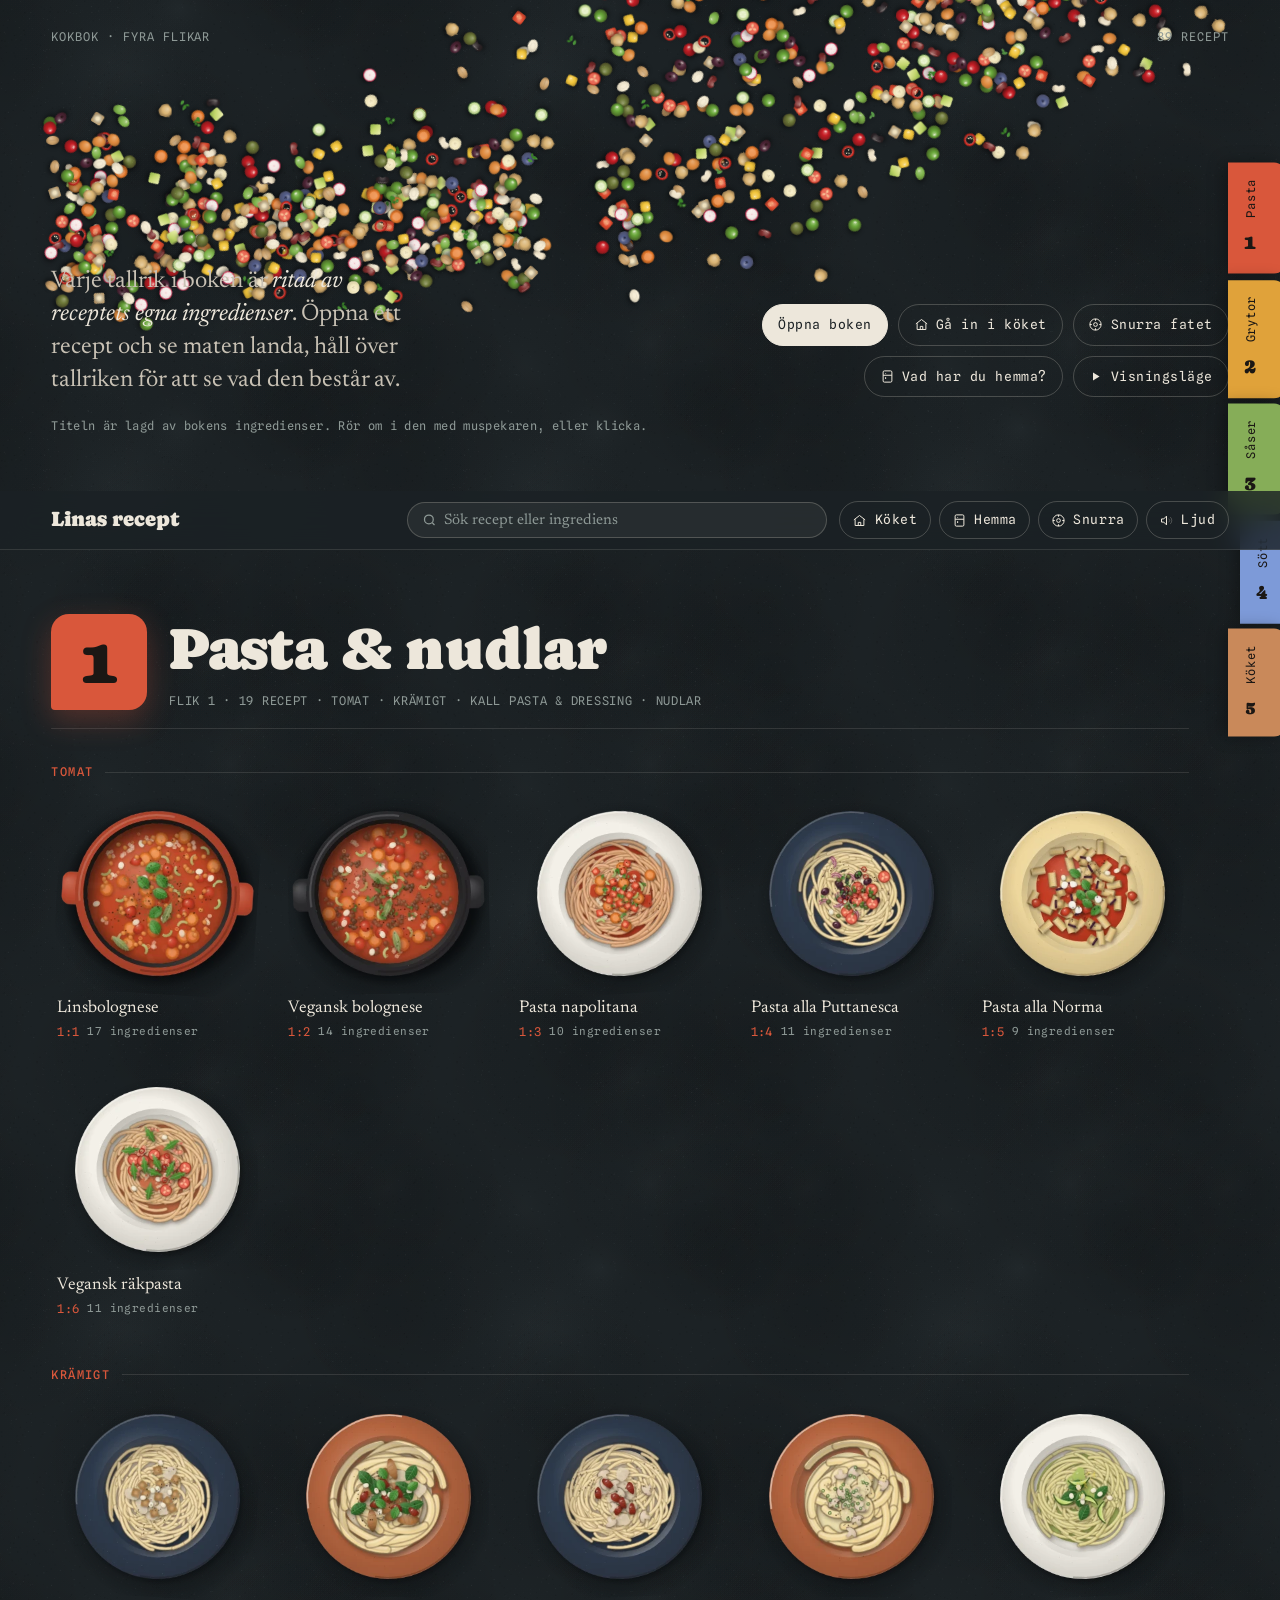
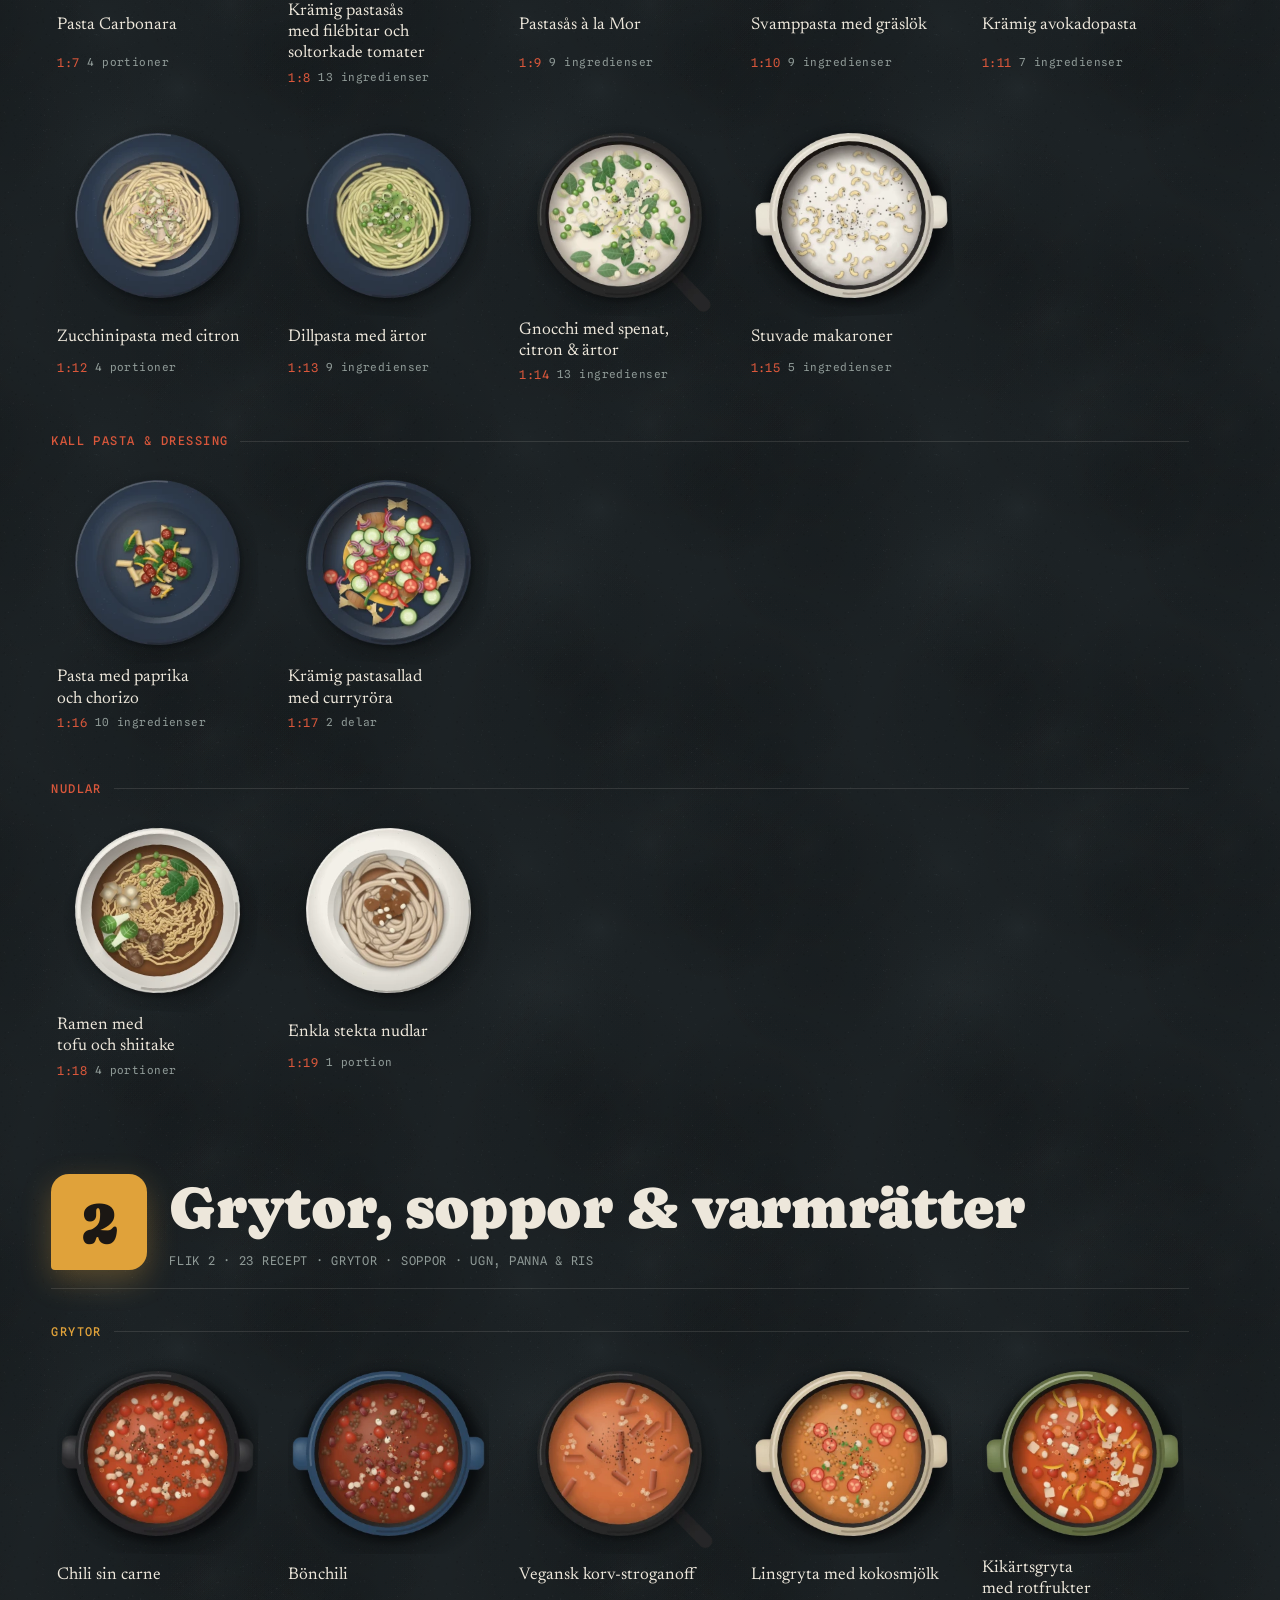
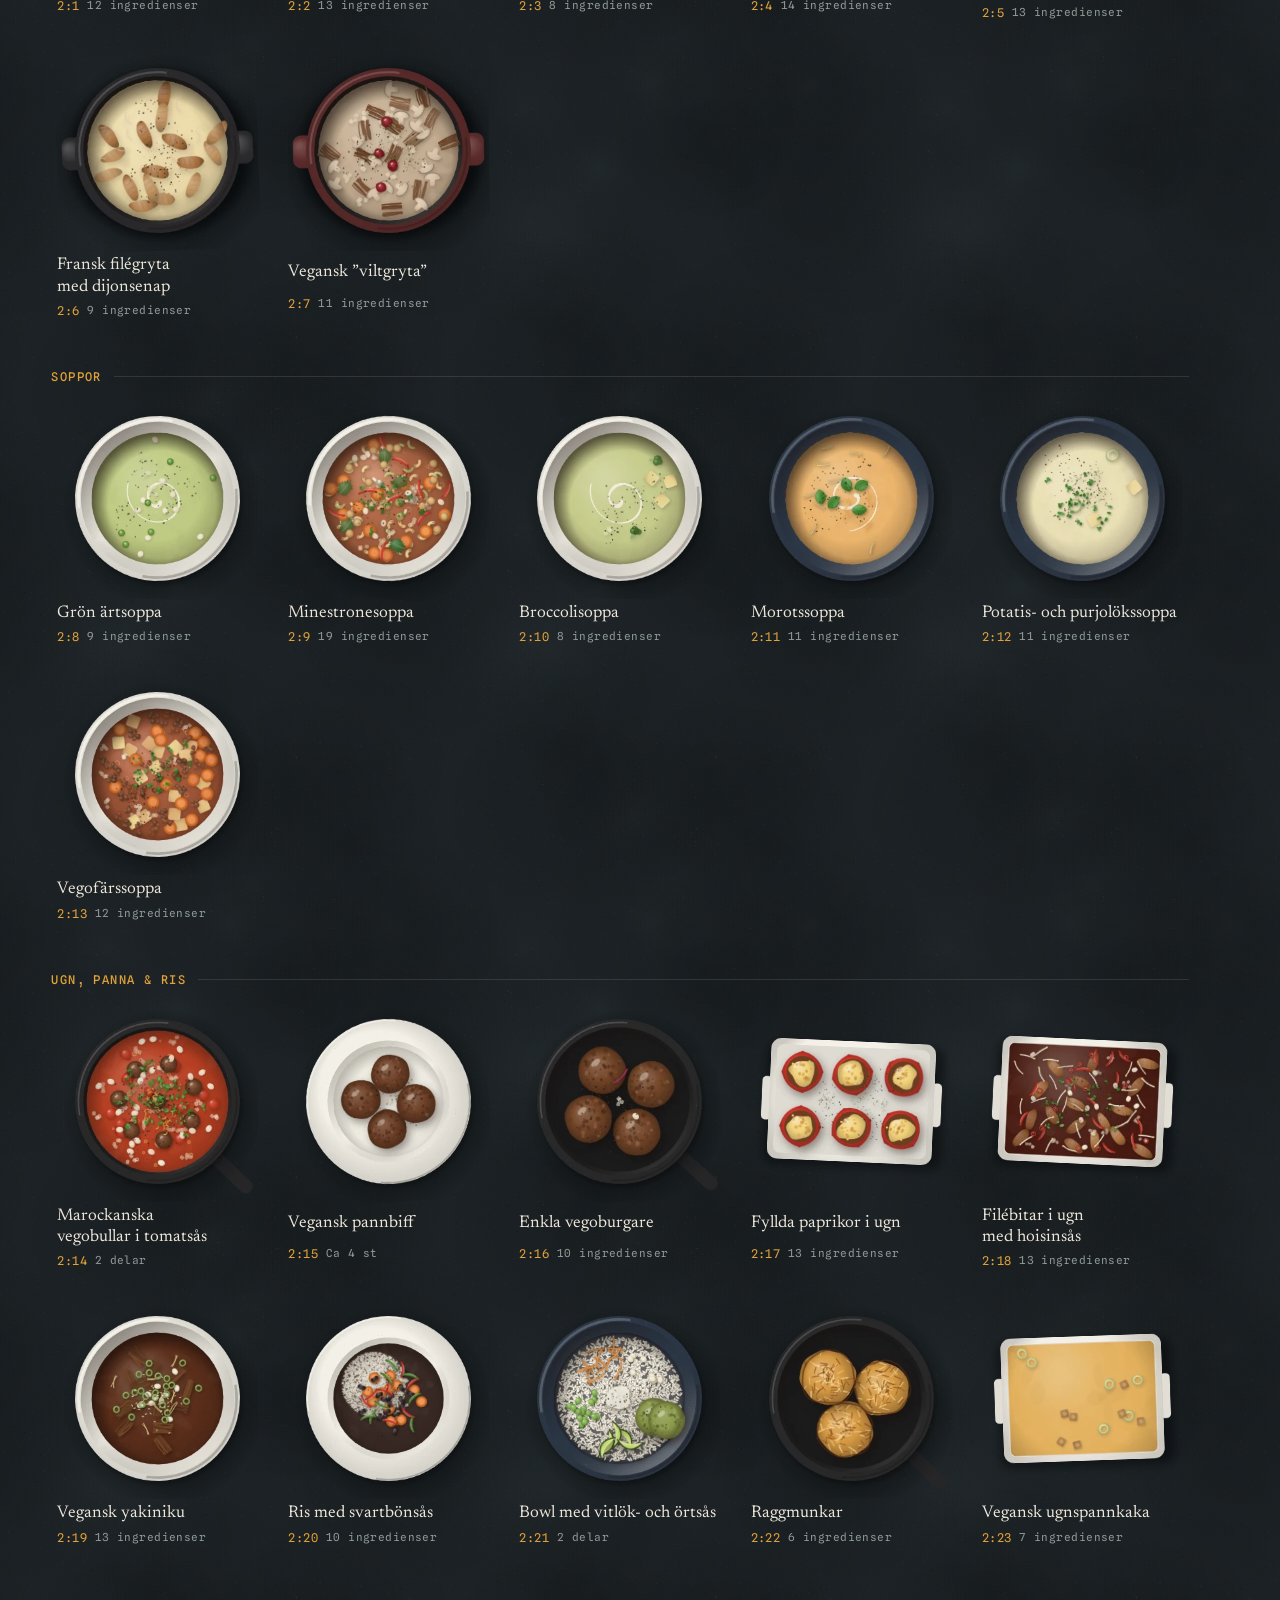
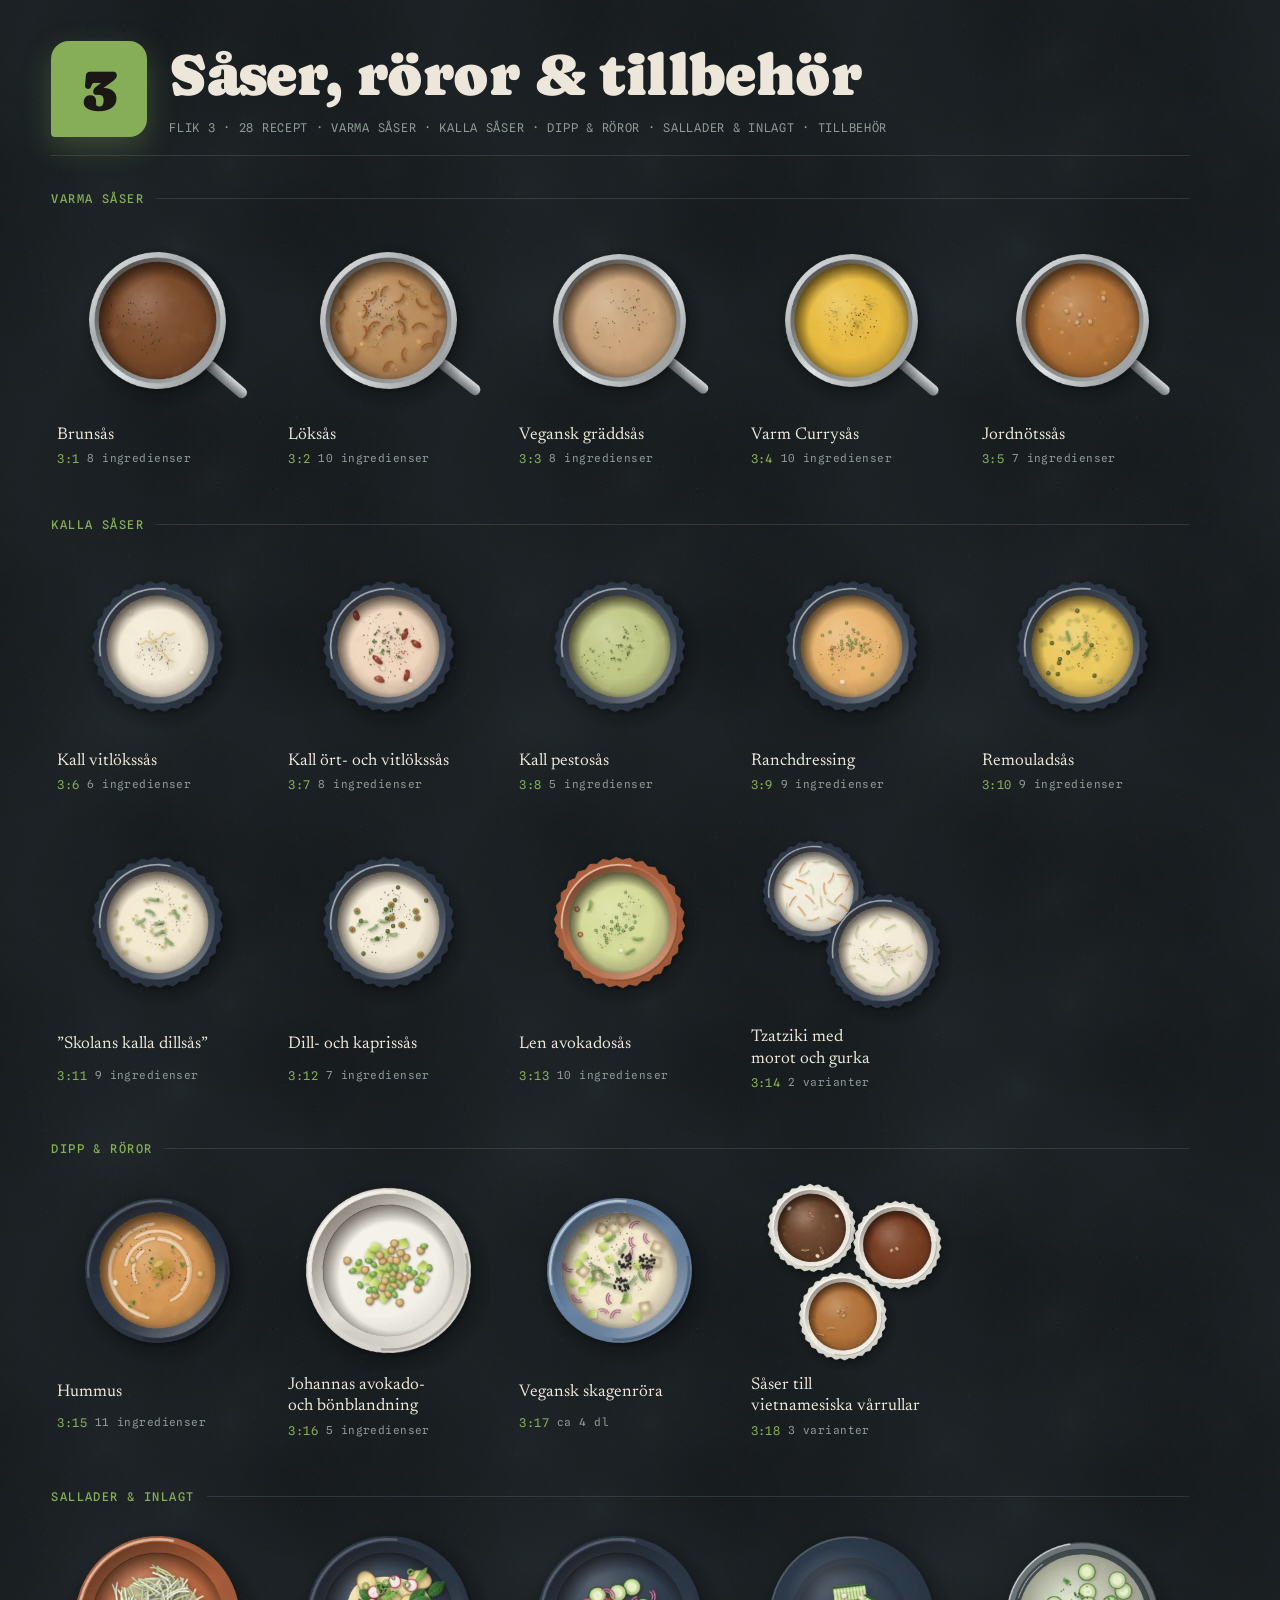
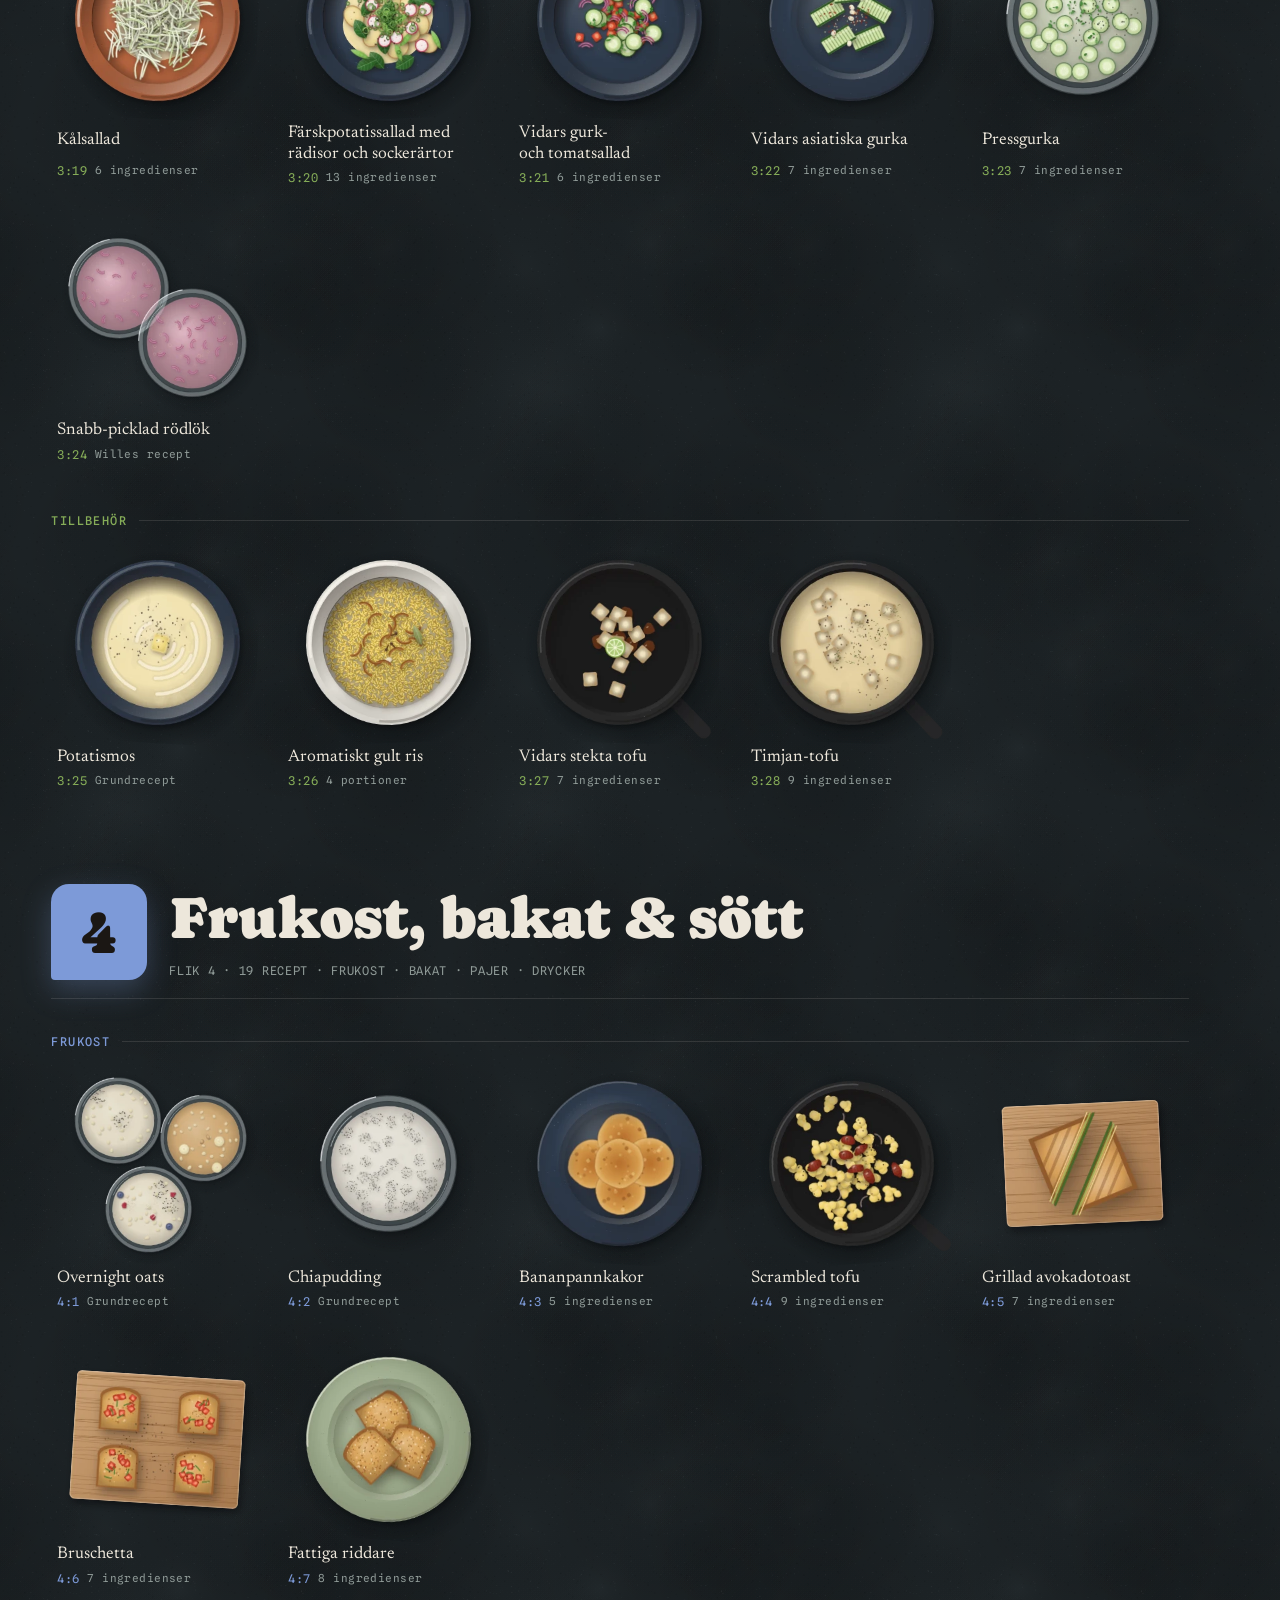
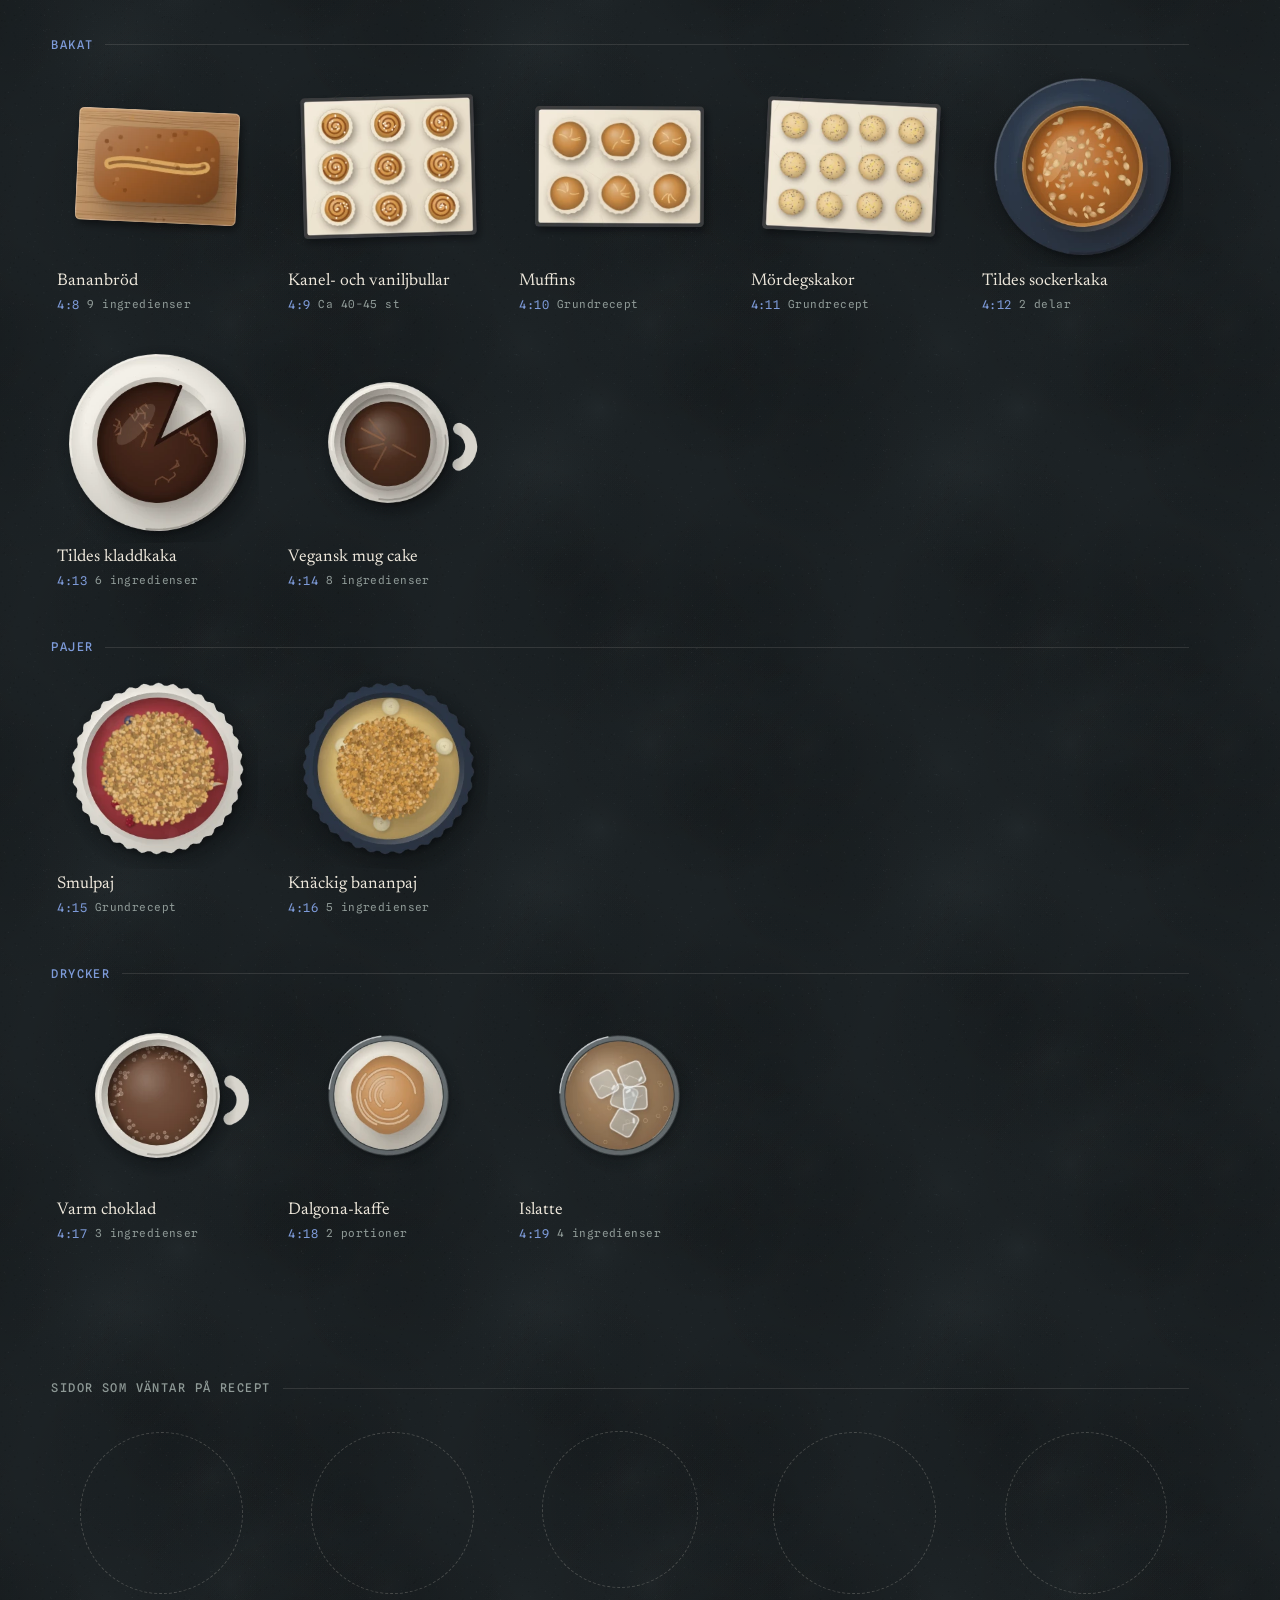
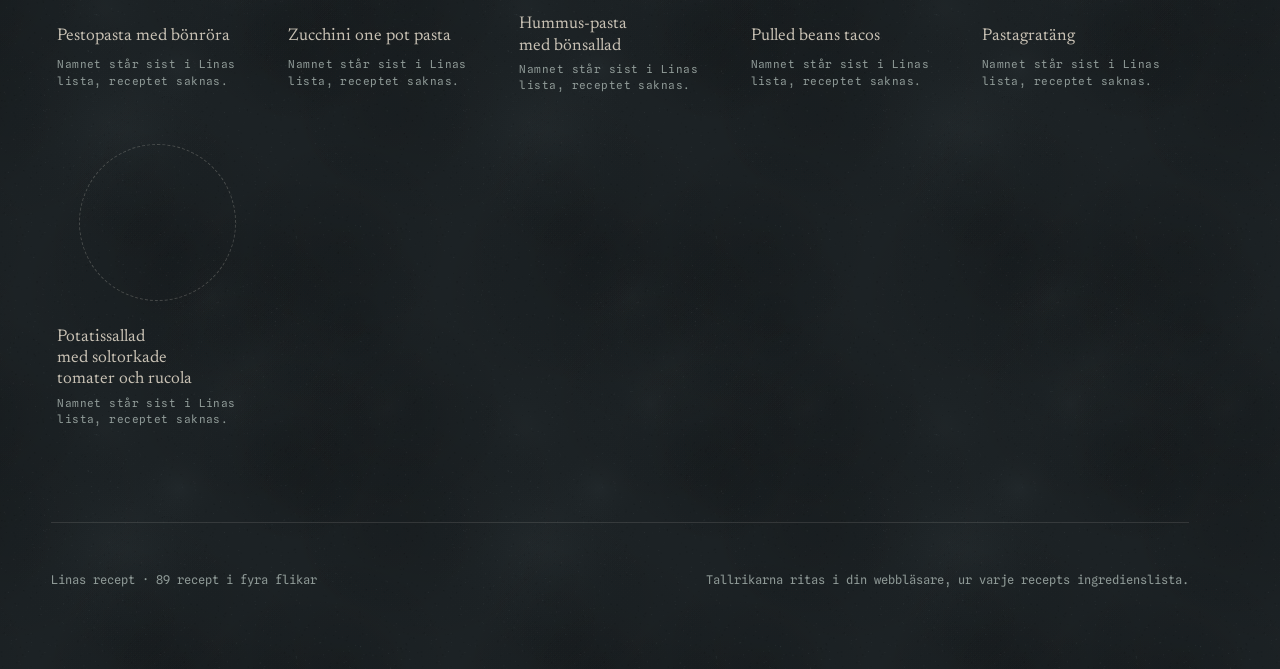
==== commit 2d9cf845: "Lägg till Köket med katter, kocken som gratulerar och Mathjulet Co-Authored-By: Claude Opus 5.5 <nor" ====
--- a/index.html
+++ b/index.html
@@ -279,6 +279,88 @@
 .spin-ui .row { display: flex; justify-content: center; gap: 10px; flex-wrap: wrap; }
 #spin .x { top: 18px; right: 18px; border-color: var(--line-2); }
 
+/* ---------- kitchen ---------- */
+#kitchen { z-index: 55; background: #14181a; overflow: hidden; }
+#kitchen canvas { position: absolute; inset: 0; width: 100%; height: 100%; touch-action: none; cursor: grab; }
+.kh { position: absolute; left: var(--gut); top: 18px; max-width: min(460px, calc(100% - 110px)); pointer-events: none; transition: opacity .4s; }
+.kh h2 { margin: 0; font-family: var(--display); font-weight: 400; font-size: clamp(34px, 4vw, 56px); line-height: 1; text-shadow: 0 4px 24px rgba(0, 0, 0, .6); }
+.kh p { margin: 8px 0 0; font-size: 16px; line-height: 1.4; color: var(--ink-2); text-shadow: 0 2px 12px rgba(0, 0, 0, .8); }
+#kitchen.focused .kh { opacity: 0; }
+#kitchen .kx { top: 18px; right: 18px; border-color: var(--line-2); background: rgba(20, 24, 27, .7); }
+.kzones { position: absolute; left: var(--gut); bottom: calc(18px + env(safe-area-inset-bottom, 0px)); display: flex; flex-wrap: wrap; gap: 8px; max-width: calc(100% - 2 * var(--gut) - 110px); }
+.kzones .btn, .kzoom .btn { background: rgba(20, 24, 27, .78); backdrop-filter: blur(8px); -webkit-backdrop-filter: blur(8px); padding: .6em .95em; }
+.kzones .btn i { width: 9px; height: 9px; border-radius: 3px; }
+.kzoom { position: absolute; right: 18px; bottom: calc(18px + env(safe-area-inset-bottom, 0px)); display: flex; gap: 8px; }
+.kzoom .btn { width: 44px; height: 44px; justify-content: center; font-size: 20px; padding: 0; }
+#kitchen.focused .kzones { opacity: .0; pointer-events: none; }
+.ktip { position: absolute; z-index: 3; pointer-events: none; padding: .45em .75em; border-radius: 10px; background: rgba(20, 24, 27, .92); border: 1px solid var(--line-2); font-size: 16px; line-height: 1.3; transform: translate(-50%, calc(-100% - 18px)); opacity: 0; transition: opacity .15s; max-width: 280px; }
+.ktip.on { opacity: 1; }
+.ktip b { display: block; font-family: var(--mono); font-weight: 400; font-size: 11px; letter-spacing: .06em; text-transform: uppercase; color: var(--muted); }
+.kpanel { position: absolute; z-index: 4; top: 14px; right: 14px; bottom: 14px; width: min(430px, 36vw); display: flex; flex-direction: column; background: var(--paper); color: var(--paper-ink); border-radius: 22px; box-shadow: 0 30px 80px rgba(0, 0, 0, .55); overflow: hidden; }
+.kpanel:not([hidden]) { animation: kpIn .55s var(--ease) both; }
+@keyframes kpIn { from { transform: translateX(30px); opacity: 0; } }
+.kpanel .x { top: 16px; right: 16px; border-color: var(--paper-line); }
+.kp-body { flex: 1; overflow-y: auto; padding: 24px 26px 8px; }
+.kp-body h2 { font-family: var(--display); font-weight: 400; font-size: clamp(28px, 2.6vw, 40px); line-height: 1.03; margin: 16px 44px 6px 0; text-wrap: balance; }
+.kp-meta { margin: 0; font-style: italic; color: var(--paper-muted); font-size: 16px; }
+.kp-facts { display: flex; gap: 22px; margin: 18px 0 12px; padding: 12px 0; border-top: 1px solid var(--paper-line); border-bottom: 1px solid var(--paper-line); font-family: var(--mono); font-size: 12px; color: var(--paper-muted); }
+.kp-facts b { display: block; font-family: var(--display); font-weight: 400; font-size: 30px; color: var(--c); line-height: 1.05; }
+.kp-ings { list-style: none; margin: 0; padding: 0; }
+.kp-ings li { display: grid; grid-template-columns: 30px 5.6em 1fr; gap: 8px; align-items: center; padding: 4px 0; font-size: 16px; line-height: 1.25; }
+.kp-ings li img { width: 30px; height: 30px; }
+.kp-ings li i { width: 8px; height: 8px; border-radius: 50%; background: var(--paper-line); justify-self: center; }
+.kp-ings .q { font-family: var(--mono); font-size: 12.5px; }
+.kp-more { margin: 6px 0 0; font-family: var(--mono); font-size: 12px; color: var(--paper-muted); }
+.kp-btns { display: flex; gap: 10px; padding: 14px 26px; border-top: 1px solid var(--paper-line); }
+.kp-btns .btn { flex: 1; justify-content: center; color: var(--paper-ink); border-color: var(--paper-line); }
+.kp-btns .btn.solid { background: var(--paper-ink); color: var(--paper); border-color: var(--paper-ink); }
+.kp-nav { display: grid; grid-template-columns: 1fr 1fr; gap: 8px; padding: 0 16px 16px; }
+.kp-nav button { text-align: left; padding: 8px 10px; border-radius: 12px; min-width: 0; }
+.kp-nav button:last-child { text-align: right; }
+.kp-nav button:hover { background: rgba(0, 0, 0, .05); }
+.kp-nav small { display: block; font-family: var(--mono); font-size: 11px; color: var(--paper-muted); letter-spacing: .04em; }
+.kp-nav span { display: block; font-size: 15px; white-space: nowrap; overflow: hidden; text-overflow: ellipsis; }
+@media (max-width: 899px) {
+  .kpanel { top: auto; left: 10px; right: 10px; bottom: 10px; width: auto; max-height: 52vh; }
+  .kpanel:not([hidden]) { animation-name: kpUp; }
+  @keyframes kpUp { from { transform: translateY(40px); opacity: 0; } }
+  .kh p { display: none; }
+  .kzones { max-width: calc(100% - 2 * var(--gut)); bottom: calc(74px + env(safe-area-inset-bottom, 0px)); }
+  .kzones .btn:not([data-z="all"]) { display: none; }
+}
+.tab-k b { font-size: 18px; }
+
+/* ---------- the chef ---------- */
+.k-mascot { margin-top: 6px; }
+.mascot { position: relative; display: grid; grid-template-columns: minmax(150px, 230px) minmax(0, 1fr); gap: 8px 28px; align-items: center; }
+.m-stage { position: relative; }
+.m-svg { width: 100%; height: auto; overflow: visible; animation: mIn .9s cubic-bezier(.3, 1.55, .5, 1) both; }
+@keyframes mIn { from { transform: translateY(70%) scale(.5); opacity: 0; } 60% { opacity: 1; } }
+.m-all { transform-origin: 120px 262px; animation: mBob 1.5s ease-in-out .9s infinite; }
+@keyframes mBob { 0%, 100% { transform: translateY(0) scaleY(1); } 50% { transform: translateY(-7px) scaleY(1.02); } }
+.m-thumb { transform-origin: 178px 150px; animation: mThumb .7s cubic-bezier(.3, 1.8, .5, 1) .55s both, mPump 1.1s ease-in-out 1.4s infinite; }
+@keyframes mThumb { from { transform: rotate(80deg) scale(.6); } }
+@keyframes mPump { 0%, 100% { transform: rotate(0); } 45% { transform: rotate(-12deg) translateY(-4px); } }
+.m-wave { transform-origin: 64px 150px; animation: mWave .45s ease-in-out .7s 6 alternate; }
+@keyframes mWave { from { transform: rotate(0); } to { transform: rotate(-22deg); } }
+.m-hat { transform-origin: 120px 80px; animation: mHat 2.6s ease-in-out 1s infinite; }
+@keyframes mHat { 0%, 100% { transform: rotate(0); } 30% { transform: rotate(-5deg); } 60% { transform: rotate(4deg); } }
+.m-eyes { transform-origin: 120px 130px; animation: mBlink 3.6s 1.2s infinite; }
+@keyframes mBlink { 0%, 94%, 100% { transform: scaleY(1); } 97% { transform: scaleY(.1); } }
+.m-talk { display: none; }
+.mascot.talking .m-talk { display: inline; animation: mTalk .16s ease-in-out infinite alternate; transform-origin: 120px 152px; }
+.mascot.talking .m-smile { display: none; }
+@keyframes mTalk { from { transform: scaleY(.45); } to { transform: scaleY(1); } }
+.m-bubble { position: relative; background: var(--ink); color: #1c2225; border-radius: 26px; padding: 22px 26px; max-width: 34rem; animation: bIn .6s cubic-bezier(.3, 1.6, .5, 1) .8s both; box-shadow: 0 20px 50px rgba(0, 0, 0, .35); }
+.m-bubble::before { content: ''; position: absolute; left: -14px; top: 46%; border: 14px solid transparent; border-right-color: var(--ink); border-left: 0; }
+@keyframes bIn { from { transform: scale(.4) translateX(-40px); opacity: 0; } }
+.m-hi { margin: 0; font-family: var(--display); font-size: clamp(34px, 4vw, 56px); line-height: 1; color: #1c2225; }
+.m-quip { margin: 12px 0 0; font-size: clamp(19px, 1.9vw, 25px); line-height: 1.35; min-height: 2.7em; }
+.m-confetti { position: absolute; inset: -40vh -10vw 0; pointer-events: none; overflow: visible; }
+.m-confetti img { position: absolute; left: var(--x); top: 0; width: var(--s); height: var(--s); opacity: 0; animation: conf var(--d) cubic-bezier(.25, .6, .4, 1) var(--delay) both; }
+@keyframes conf { 0% { transform: translate(0, -40px) rotate(0); opacity: 0; } 10% { opacity: 1; } 100% { transform: translate(var(--dx), 110vh) rotate(var(--r)); opacity: .9; } }
+@media (max-width: 640px) { .mascot { grid-template-columns: 1fr; justify-items: center; text-align: center; } .m-stage { width: 170px; } .m-bubble::before { left: 50%; top: -14px; border: 14px solid transparent; border-bottom-color: var(--ink); border-top: 0; transform: translateX(-50%); } }
+
 @media (prefers-reduced-motion: reduce) {
   *, *::before, *::after { animation-duration: .01ms !important; transition-duration: .01ms !important; }
 }
@@ -293,6 +375,7 @@
     <p class="lede">Varje tallrik i boken är <em>ritad av receptets egna ingredienser</em>. Öppna ett recept och se maten landa, håll över tallriken för att se vad den består av.</p>
     <div class="hero-actions">
       <a class="btn solid" href="#flik-1">Öppna boken</a>
+      <button class="btn" type="button" data-act="kitchen"><svg viewBox="0 0 24 24" fill="none" stroke="currentColor" stroke-width="1.6"><path d="M3 11 12 4l9 7"/><path d="M5 10v10h14V10"/><path d="M10 20v-5h4v5"/></svg>Gå in i köket</button>
       <button class="btn" type="button" data-act="spin"><svg viewBox="0 0 24 24" fill="none" stroke="currentColor" stroke-width="1.6"><circle cx="12" cy="12" r="9"/><circle cx="12" cy="12" r="3"/><path d="M12 3v3M21 12h-3M12 21v-3M3 12h3"/></svg>Snurra fatet</button>
       <button class="btn" type="button" data-act="pantry"><svg viewBox="0 0 24 24" fill="none" stroke="currentColor" stroke-width="1.6"><rect x="5" y="3" width="14" height="18" rx="2"/><path d="M5 10h14M9 6.5v1M9 13v3"/></svg>Vad har du hemma?</button>
       <button class="btn" type="button" data-act="show"><svg viewBox="0 0 24 24" fill="currentColor"><path d="M8 5.5v13l10.5-6.5z"/></svg>Visningsläge</button>
@@ -308,6 +391,7 @@
     <input id="q" type="search" placeholder="Sök recept eller ingrediens" autocomplete="off">
   </label>
   <div class="bar-tools">
+    <button class="btn" type="button" data-act="kitchen" title="Köket"><svg viewBox="0 0 24 24" fill="none" stroke="currentColor" stroke-width="1.6"><path d="M3 11 12 4l9 7"/><path d="M5 10v10h14V10"/><path d="M10 20v-5h4v5"/></svg><span class="lbl">Köket</span></button>
     <button class="btn" type="button" data-act="pantry" title="Vad har du hemma?"><svg viewBox="0 0 24 24" fill="none" stroke="currentColor" stroke-width="1.6"><rect x="5" y="3" width="14" height="18" rx="2"/><path d="M5 10h14M9 6.5v1M9 13v3"/></svg><span class="lbl">Hemma</span></button>
     <button class="btn" type="button" data-act="spin" title="Snurra fatet"><svg viewBox="0 0 24 24" fill="none" stroke="currentColor" stroke-width="1.6"><circle cx="12" cy="12" r="9"/><circle cx="12" cy="12" r="3"/><path d="M12 3v3M21 12h-3M12 21v-3M3 12h3"/></svg><span class="lbl">Snurra</span></button>
     <button class="btn" type="button" id="soundBtn" aria-pressed="false" title="Ljud"><svg viewBox="0 0 24 24" fill="none" stroke="currentColor" stroke-width="1.6"><path d="M4 9.5h3.5L12 5v14l-4.5-4.5H4z"/><path class="w" d="M15.5 9a4 4 0 0 1 0 6M18 6.5a7.5 7.5 0 0 1 0 11"/></svg><span class="lbl">Ljud</span></button>
@@ -347,6 +431,21 @@
   <header class="k-head"><span class="k-title" id="kTitle"></span><div class="k-prog" id="kProg"></div><button class="x" type="button" data-close aria-label="Stäng"><svg viewBox="0 0 24 24" fill="none" stroke="currentColor" stroke-width="2"><path d="M6 6l12 12M18 6 6 18"/></svg></button></header>
   <section class="k-main" id="kMain" aria-live="polite"></section>
   <footer class="k-foot"><button class="btn" type="button" id="kPrev">← Föregående</button><button class="btn next" type="button" id="kNext">Nästa →</button></footer>
+</div>
+
+<div class="overlay kitchen" id="kitchen" hidden role="dialog" aria-modal="true" aria-labelledby="kHead">
+  <canvas id="kCanvas"></canvas>
+  <header class="kh"><h2 id="kHead">Köket</h2><p>Alla rätter står framme. Klicka på en rätt för att gå närmare, dra för att flytta dig och scrolla eller nyp för att zooma. Katterna bor här.</p></header>
+  <button class="x kx" type="button" data-close aria-label="Stäng köket"><svg viewBox="0 0 24 24" fill="none" stroke="currentColor" stroke-width="2"><path d="M6 6l12 12M18 6 6 18"/></svg></button>
+  <div class="kzones" id="kZones"></div>
+  <div class="kzoom"><button class="btn" type="button" id="kZoomIn" aria-label="Zooma in">+</button><button class="btn" type="button" id="kZoomOut" aria-label="Zooma ut">−</button></div>
+  <div class="ktip" id="kTip"></div>
+  <aside class="kpanel" id="kPanel" hidden>
+    <button class="x" type="button" data-kback aria-label="Tillbaka till köket"><svg viewBox="0 0 24 24" fill="none" stroke="currentColor" stroke-width="2"><path d="M6 6l12 12M18 6 6 18"/></svg></button>
+    <div class="kp-body"></div>
+    <div class="kp-btns"><button class="btn solid" type="button" id="kpOpen">Öppna receptet</button><button class="btn" type="button" id="kpCook">Börja laga</button></div>
+    <div class="kp-nav"><button type="button" id="kpPrev"><small>← Förra rätten</small><span></span></button><button type="button" id="kpNext"><small>Nästa rätt →</small><span></span></button></div>
+  </aside>
 </div>
 
 <div class="timers" id="timers"></div>
@@ -1579,6 +1678,598 @@
   'islatte': { v: 'glass', R: .3, bs: 'broth', base: '#b98a5c', counts: { ice: 5 } }
 };
 
+/* ==========================================================================
+   Köket — the whole book standing in a real kitchen, seen from above.
+   Three cats live here.
+   ========================================================================== */
+function initKitchen(A) {
+  const W = 3000, H = 2000, clamp = (v, a, b) => Math.max(a, Math.min(b, v));
+  const ov = document.getElementById('kitchen'), cv = document.getElementById('kCanvas'), ctx = cv.getContext('2d');
+  const tipEl = document.getElementById('kTip'), panel = document.getElementById('kPanel');
+  const DPR = A.DPR, COARSE = matchMedia('(pointer: coarse)').matches;
+  const rnd = mulberry(2024);
+  const chap = n => A.CHAPTERS.find(c => c.n === n);
+  const sec = (n, name) => chap(n).sections.find(s => s[0] === name)[1];
+
+  /* ---------------- layout ---------------- */
+  const SOLID = [
+    { x: 90, y: 50, w: 700, h: 360, name: 'range' },
+    { x: 790, y: 50, w: 2160, h: 290, name: 'counter' },
+    { x: 420, y: 620, w: 1300, h: 440, name: 'island' },
+    { x: 50, y: 470, w: 200, h: 250, name: 'fridge' }
+  ];
+  const TABLE = { x: 1900, y: 560, w: 1000, h: 690 }, DINING = { cx: 760, cy: 1480, r: 330 };
+  const DISH = [];
+  const add = (id, x, y, s, zone) => DISH.push({ id, x, y, s, zone });
+  sec(2, 'Grytor').forEach((id, i) => add(id, 185 + (i % 4) * 170, i < 4 ? 150 : 320, 190, 'Spisen'));
+  [...sec(2, 'Soppor'), ...sec(2, 'Ugn, panna & ris')].forEach((id, i) => add(id, 862 + (i % 8) * 142, i < 8 ? 124 : 266, 152, 'Bänken'));
+  const ch1 = chap(1).sections.flatMap(s => s[1]);
+  ch1.forEach((id, i) => add(id, 488 + (i % 10) * 128, i < 10 ? 735 : 945, 138, 'Köksön'));
+  const ch3 = chap(3).sections.flatMap(s => s[1]);
+  ch3.forEach((id, i) => add(id, 1972 + (i % 7) * 142, 648 + Math.floor(i / 7) * 164, 134, 'Skafferibordet'));
+  const drinks = sec(4, 'Drycker'); [[2690, 128], [2850, 128], [2770, 262]].forEach((p, i) => add(drinks[i], p[0], p[1], 126, 'Kaffehörnan'));
+  const ch4 = chap(4).sections.filter(s => s[0] !== 'Drycker').flatMap(s => s[1]);
+  ch4.forEach((id, i) => { const inner = i < 5, n = inner ? 5 : ch4.length - 5, k = inner ? i : i - 5, a = -Math.PI / 2 + (k / n) * Math.PI * 2 + (inner ? .6 : 0), r = inner ? 118 : 245; add(id, DINING.cx + Math.cos(a) * r, DINING.cy + Math.sin(a) * r, 122, 'Matbordet'); });
+  const byId = Object.fromEntries(DISH.map(d => [d.id, d]));
+  const ZONES = [
+    { name: 'Spisen', sub: 'Flik 2 · Grytor', n: 2, cam: [440, 230, 1.5], sign: [440, 452] },
+    { name: 'Bänken', sub: 'Flik 2 · Soppor & ugnsrätter', n: 2, cam: [1360, 200, 1.35], sign: [1360, 380] },
+    { name: 'Köksön', sub: 'Flik 1 · Pasta & nudlar', n: 1, cam: [1070, 840, 1.2], sign: [1070, 1108] },
+    { name: 'Skafferibordet', sub: 'Flik 3 · Såser, röror & tillbehör', n: 3, cam: [2400, 905, 1.05], sign: [2400, 1300] },
+    { name: 'Matbordet', sub: 'Flik 4 · Frukost, bakat & sött', n: 4, cam: [760, 1480, 1.2], sign: [760, 1872] },
+    { name: 'Kaffehörnan', sub: 'Flik 4 · Drycker', n: 4, cam: [2690, 190, 2], sign: [2690, 380] }
+  ];
+  const STEAMY = new Set([...sec(2, 'Grytor'), ...sec(2, 'Soppor'), 'varm-choklad', 'ramen']);
+
+  /* ---------------- static scene ---------------- */
+  let STATIC = null, LIGHT = null, Q = 1;
+  function mk(w, h) { const c = document.createElement('canvas'); c.width = Math.ceil(w); c.height = Math.ceil(h); return c; }
+  function planks() {
+    const T = mk(1200, 840), c = T.getContext('2d'), r = mulberry(5);
+    const cols = ['#b38658', '#a97c50', '#bd9164', '#a57549', '#b88b5d'];
+    for (let row = 0; row < 7; row++) {
+      let x = -r() * 600; const y = row * 120;
+      while (x < 1200) {
+        const len = 380 + r() * 560, col = cols[Math.floor(r() * cols.length)];
+        for (const dx of [0, 1200]) {
+          const g = c.createLinearGradient(0, y, 0, y + 120); g.addColorStop(0, C.light(col, .06)); g.addColorStop(1, C.dark(col, .06));
+          c.fillStyle = g; c.fillRect(x - dx, y, len, 120);
+          c.strokeStyle = C.rgba(C.dark(col, .35), .22); c.lineWidth = 1.2;
+          for (let k = 0; k < 7; k++) { const gy = y + 10 + r() * 100; c.beginPath(); c.moveTo(x - dx, gy); for (let q = 0; q <= 8; q++) c.lineTo(x - dx + q * len / 8, gy + Math.sin(q * 1.3 + k) * 2.5); c.stroke(); }
+          if (r() < .5) { const kx = x - dx + r() * len, ky = y + 30 + r() * 60; c.strokeStyle = C.rgba(C.dark(col, .4), .35); c.beginPath(); c.ellipse(kx, ky, 14, 6, 0, 0, TAU); c.stroke(); }
+          c.fillStyle = 'rgba(40,24,12,.55)'; c.fillRect(x - dx + len - 2, y, 3, 120);
+        }
+        x += len;
+      }
+      c.fillStyle = 'rgba(40,24,12,.5)'; c.fillRect(0, y + 118, 1200, 3);
+    }
+    return T;
+  }
+  function terrazzo(w, h) {
+    const T = mk(w, h), c = T.getContext('2d'), r = mulberry(9);
+    c.fillStyle = '#e7e1d5'; c.fillRect(0, 0, w, h);
+    const chips = ['#c9bfae', '#a89b88', '#d9cfbf', '#8f8474', '#e8b9a0', '#9fb3a6'];
+    for (let i = 0; i < w * h / 180; i++) { c.fillStyle = chips[Math.floor(r() * chips.length)]; c.globalAlpha = .45 + r() * .5; const s = 1.5 + r() * 5; c.beginPath(); c.ellipse(r() * w, r() * h, s, s * (.5 + r() * .5), r() * 3, 0, TAU); c.fill(); }
+    c.globalAlpha = 1; return T;
+  }
+  function woodTop(w, h, base, dir = 'v', strip = 60, seed = 3) {
+    const T = mk(w, h), c = T.getContext('2d'), r = mulberry(seed);
+    const n = Math.ceil((dir === 'v' ? w : h) / strip);
+    for (let i = 0; i < n; i++) {
+      const col = C.mix(base, r() < .5 ? C.light(base, .12) : C.dark(base, .12), r());
+      c.fillStyle = col; dir === 'v' ? c.fillRect(i * strip, 0, strip, h) : c.fillRect(0, i * strip, w, strip);
+      c.strokeStyle = C.rgba(C.dark(base, .45), .18); c.lineWidth = 1;
+      for (let k = 0; k < 5; k++) { const o = i * strip + 6 + r() * (strip - 12); c.beginPath(); if (dir === 'v') { c.moveTo(o, 0); for (let q = 0; q <= 10; q++) c.lineTo(o + Math.sin(q + k * 2) * 2, q * h / 10); } else { c.moveTo(0, o); for (let q = 0; q <= 10; q++) c.lineTo(q * w / 10, o + Math.sin(q + k * 2) * 2); } c.stroke(); }
+      c.fillStyle = C.rgba(C.dark(base, .5), .35); dir === 'v' ? c.fillRect(i * strip, 0, 1.5, h) : c.fillRect(0, i * strip, w, 1.5);
+    }
+    return T;
+  }
+  function softShadow(c, draw, blur = 30, dx = 14, dy = 22, a = .45) { c.save(); c.shadowColor = `rgba(10,6,3,${a})`; c.shadowBlur = blur; c.shadowOffsetX = dx; c.shadowOffsetY = dy; draw(); c.restore(); }
+  function roundRect(c, x, y, w, h, r) { rr(c, x, y, w, h, r); }
+  function buildStatic() {
+    Q = COARSE ? 1 : 1.4;
+    const S = mk(W * Q, H * Q), c = S.getContext('2d'); c.scale(Q, Q);
+    // outer shadow of the room
+    softShadow(c, () => { c.fillStyle = '#2d2723'; c.fillRect(0, 0, W, H); }, 80, 0, 30, .6);
+    // floor
+    const pat = c.createPattern(planks(), 'repeat'); c.fillStyle = pat; c.fillRect(50, 50, W - 100, H - 100);
+    // rugs: braided round rug under the dining table, rag rug by the sink
+    c.save(); c.translate(DINING.cx, DINING.cy);
+    for (let i = 0; i < 26; i++) { const rad = 470 - i * 17; c.beginPath(); c.arc(0, 0, rad, 0, TAU); c.fillStyle = ['#c9b79c', '#b0896a', '#d8cbb2', '#8e6f57', '#c6a98a'][i % 5]; c.fill(); c.strokeStyle = 'rgba(60,40,25,.25)'; c.lineWidth = 2; c.stroke(); }
+    c.restore();
+    const rag = { x: 1880, y: 385, w: 640, h: 140 }, rr_ = mulberry(12);
+    softShadow(c, () => { c.fillStyle = '#ddd'; c.fillRect(rag.x, rag.y, rag.w, rag.h); }, 10, 3, 5, .3);
+    let yy = rag.y; const ragC = ['#c85a45', '#e8dcc6', '#5d7fa3', '#e6b451', '#e8dcc6', '#7aa06a', '#d98a7a', '#e8dcc6'];
+    while (yy < rag.y + rag.h) { const hh = 6 + rr_() * 14; c.fillStyle = ragC[Math.floor(rr_() * ragC.length)]; c.fillRect(rag.x, yy, rag.w, Math.min(hh, rag.y + rag.h - yy)); for (let k = 0; k < 40; k++) { c.fillStyle = 'rgba(255,255,255,.12)'; c.fillRect(rag.x + rr_() * rag.w, yy + rr_() * hh, 8, 1.5); } yy += hh; }
+    c.fillStyle = '#e8dcc6'; for (let x = rag.x; x < rag.x + rag.w; x += 9) { c.fillRect(x, rag.y - 12, 3, 12); c.fillRect(x, rag.y + rag.h, 3, 12); }
+    // walls
+    c.fillStyle = '#2f2924'; c.fillRect(0, 0, W, 50); c.fillRect(0, H - 50, W, 50); c.fillRect(0, 0, 50, H); c.fillRect(W - 50, 0, 50, H);
+    c.fillStyle = 'rgba(255,240,220,.06)'; c.fillRect(50, 50, W - 100, 3); c.fillRect(50, 50, 3, H - 100);
+    // windows
+    const win = (x, y, w, h) => { c.fillStyle = '#e9e3d6'; c.fillRect(x, y, w, h); c.fillStyle = '#b9d3dc'; c.fillRect(x + 6, y + 12, w - 12, h - 24); c.fillStyle = 'rgba(255,255,255,.55)'; c.fillRect(x + 6, y + 12, w - 12, 5); c.fillStyle = '#e9e3d6'; if (w > h) c.fillRect(x + w / 2 - 4, y, 8, h); else c.fillRect(x, y + h / 2 - 4, w, 8); };
+    win(1990, 0, 400, 50); win(0, 1260, 50, 400);
+    // door
+    c.fillStyle = pat; c.fillRect(2140, H - 50, 260, 50); c.fillStyle = '#8c6a4c'; c.fillRect(2140, H - 52, 260, 8);
+    c.strokeStyle = 'rgba(40,30,22,.45)'; c.setLineDash([8, 8]); c.lineWidth = 2; c.beginPath(); c.arc(2400, H - 50, 260, Math.PI, Math.PI * 1.5); c.stroke(); c.setLineDash([]);
+    c.fillStyle = '#6e5440'; c.fillRect(2396, H - 310, 8, 260);
+    // top counter with backsplash
+    softShadow(c, () => { c.fillStyle = '#ddd'; c.fillRect(790, 50, 2160, 290); }, 26, 8, 16, .5);
+    c.drawImage(terrazzo(2160, 290), 790, 50);
+    c.fillStyle = '#f3efe7'; c.fillRect(790, 50, 2160, 18); c.strokeStyle = 'rgba(120,110,95,.35)'; c.lineWidth = 1; for (let x = 790; x < 2950; x += 36) { c.beginPath(); c.moveTo(x, 50); c.lineTo(x, 68); c.stroke(); }
+    c.fillStyle = 'rgba(0,0,0,.18)'; c.fillRect(790, 334, 2160, 6);
+    // sink
+    [[2010, 90, 170, 200], [2200, 90, 170, 200]].forEach(([x, y, w, h]) => { rr(c, x, y, w, h, 22); const g = c.createLinearGradient(x, y, x + w, y + h); g.addColorStop(0, '#8b9195'); g.addColorStop(1, '#c9cdcf'); c.fillStyle = g; c.fill(); rr(c, x + 10, y + 10, w - 20, h - 20, 16); c.fillStyle = '#b3b8bb'; c.fill(); c.beginPath(); c.arc(x + w / 2, y + h / 2 + 20, 12, 0, TAU); c.fillStyle = '#6d7275'; c.fill(); });
+    c.lineCap = 'round'; c.strokeStyle = '#c7cbcd'; c.lineWidth = 14; c.beginPath(); c.moveTo(2190, 62); c.quadraticCurveTo(2190, 120, 2190, 150); c.stroke(); c.lineWidth = 5; c.strokeStyle = 'rgba(255,255,255,.7)'; c.beginPath(); c.moveTo(2186, 66); c.lineTo(2186, 145); c.stroke();
+    // espresso machine
+    softShadow(c, () => { rr(c, 2440, 70, 170, 150, 14); c.fillStyle = '#2b2c2f'; c.fill(); }, 16, 5, 9, .5);
+    rr(c, 2455, 85, 140, 60, 8); c.fillStyle = '#bfc3c6'; c.fill(); for (let i = 0; i < 5; i++) { c.fillStyle = '#8d9296'; c.fillRect(2465 + i * 26, 92, 14, 46); }
+    [2480, 2525, 2570].forEach(x => { c.beginPath(); c.arc(x, 180, 12, 0, TAU); c.fillStyle = '#d9a257'; c.fill(); });
+    // range
+    softShadow(c, () => { c.fillStyle = '#222'; c.fillRect(90, 50, 700, 360); }, 26, 8, 16, .55);
+    let g = c.createLinearGradient(90, 50, 790, 410); g.addColorStop(0, '#d7dadc'); g.addColorStop(.5, '#aeb3b6'); g.addColorStop(1, '#8e9397'); c.fillStyle = g; c.fillRect(90, 50, 700, 360);
+    c.fillStyle = '#26282b'; c.fillRect(100, 60, 680, 318);
+    for (let i = 0; i < 8; i++) { const x = 185 + (i % 4) * 170, y = i < 4 ? 150 : 320 - 8; c.strokeStyle = '#111214'; c.lineWidth = 9; c.strokeRect(x - 72, y - 72, 144, 144); c.beginPath(); c.moveTo(x - 72, y); c.lineTo(x + 72, y); c.moveTo(x, y - 72); c.lineTo(x, y + 72); c.stroke(); c.beginPath(); c.arc(x, y, 34, 0, TAU); c.strokeStyle = '#3a3c40'; c.lineWidth = 8; c.stroke(); }
+    for (let i = 0; i < 8; i++) { c.beginPath(); c.arc(130 + i * 88, 395, 11, 0, TAU); c.fillStyle = '#1a1b1d'; c.fill(); c.fillStyle = '#e8e8e8'; c.fillRect(129 + i * 88, 386, 2, 8); }
+    // fridge
+    softShadow(c, () => { rr(c, 50, 470, 200, 250, 10); c.fillStyle = '#eee'; c.fill(); }, 26, 10, 14, .55);
+    rr(c, 50, 470, 200, 250, 10); g = c.createLinearGradient(50, 470, 250, 720); g.addColorStop(0, '#f1ede5'); g.addColorStop(1, '#d6d0c5'); c.fillStyle = g; c.fill();
+    c.fillStyle = 'rgba(0,0,0,.08)'; c.fillRect(242, 480, 6, 230);
+    const herbPot = (x, y, s) => { c.beginPath(); c.arc(x, y, s, 0, TAU); c.fillStyle = '#b8643c'; c.fill(); c.beginPath(); c.arc(x, y, s * .82, 0, TAU); c.fillStyle = '#4a3322'; c.fill(); for (let i = 0; i < 9; i++) { c.save(); c.translate(x, y); c.rotate(i / 9 * TAU + .2); c.translate(s * .55, 0); c.scale(s * .9, s * .9); G.basil(c, mulberry(i), '#3f8a2d'); c.restore(); } };
+    herbPot(150, 540, 34); herbPot(2890, 300, 30);
+    // island: cabinets and butcher block
+    softShadow(c, () => { c.fillStyle = '#ddd'; c.fillRect(420, 620, 1300, 440); }, 34, 12, 22, .55);
+    c.drawImage(woodTop(1300, 440, '#c69a66', 'v', 52, 4), 420, 620);
+    c.strokeStyle = 'rgba(70,40,15,.35)'; c.lineWidth = 3; c.strokeRect(421, 621, 1298, 438);
+    // long table with benches
+    [[TABLE.x + 30, TABLE.y - 70, TABLE.w - 60, 50], [TABLE.x + 30, TABLE.y + TABLE.h + 20, TABLE.w - 60, 50]].forEach(([x, y, w, h]) => { softShadow(c, () => { rr(c, x, y, w, h, 8); c.fillStyle = '#7a5a40'; c.fill(); }, 12, 5, 8, .4); c.drawImage(woodTop(w, h, '#7a5a40', 'h', 25, 7), x, y); });
+    softShadow(c, () => { c.fillStyle = '#ddd'; c.fillRect(TABLE.x, TABLE.y, TABLE.w, TABLE.h); }, 38, 14, 26, .6);
+    c.drawImage(woodTop(TABLE.w, TABLE.h, '#6a4a33', 'h', 115, 8), TABLE.x, TABLE.y);
+    // dining table with chairs
+    for (let i = 0; i < 6; i++) { const a = i / 6 * TAU + .3, x = DINING.cx + Math.cos(a) * 385, y = DINING.cy + Math.sin(a) * 385; c.save(); c.translate(x, y); c.rotate(a + Math.PI / 2); softShadow(c, () => { rr(c, -58, -50, 116, 100, 18); c.fillStyle = '#b48a5c'; c.fill(); }, 12, 5, 8, .45); rr(c, -58, -50, 116, 100, 18); c.fillStyle = '#b8905f'; c.fill(); c.beginPath(); c.moveTo(-54, 50); c.quadraticCurveTo(0, 74, 54, 50); c.lineWidth = 14; c.strokeStyle = '#9a7349'; c.stroke(); c.restore(); }
+    softShadow(c, () => { c.beginPath(); c.arc(DINING.cx, DINING.cy, DINING.r, 0, TAU); c.fillStyle = '#ddd'; c.fill(); }, 40, 14, 26, .6);
+    c.save(); c.beginPath(); c.arc(DINING.cx, DINING.cy, DINING.r, 0, TAU); c.clip(); c.drawImage(woodTop(DINING.r * 2, DINING.r * 2, '#c8a274', 'h', 94, 11), DINING.cx - DINING.r, DINING.cy - DINING.r); c.restore();
+    c.beginPath(); c.arc(DINING.cx, DINING.cy, DINING.r - 3, 0, TAU); c.lineWidth = 6; c.strokeStyle = 'rgba(90,60,30,.35)'; c.stroke();
+    // cat corner
+    c.save(); c.translate(2690, 1780); softShadow(c, () => { c.beginPath(); c.arc(0, 0, 110, 0, TAU); c.fillStyle = '#8a9aa8'; c.fill(); }, 16, 5, 9, .45);
+    const bg = c.createRadialGradient(-20, -30, 20, 0, 0, 110); bg.addColorStop(0, '#9fb0bf'); bg.addColorStop(1, '#6a7b8a'); c.fillStyle = bg; c.beginPath(); c.arc(0, 0, 110, 0, TAU); c.fill();
+    const cg = c.createRadialGradient(-10, -10, 10, 0, 0, 76); cg.addColorStop(0, '#e9e1d2'); cg.addColorStop(1, '#c9bda8'); c.fillStyle = cg; c.beginPath(); c.arc(0, 0, 76, 0, TAU); c.fill(); c.restore();
+    [[2455, 1860, '#7a5a3a'], [2550, 1872, '#9cc3d6']].forEach(([x, y, col], i) => { c.beginPath(); c.arc(x, y, 40, 0, TAU); c.fillStyle = '#a9aeb2'; c.fill(); c.beginPath(); c.arc(x, y, 30, 0, TAU); c.fillStyle = col; c.fill(); if (!i) { const r3 = mulberry(4); for (let k = 0; k < 26; k++) { c.beginPath(); c.arc(x + (r3() - .5) * 44, y + (r3() - .5) * 44, 4.5, 0, TAU); c.fillStyle = r3() < .5 ? '#5a3e24' : '#8a6038'; c.fill(); } } else { c.fillStyle = 'rgba(255,255,255,.5)'; c.beginPath(); c.ellipse(x - 8, y - 8, 12, 5, -.6, 0, TAU); c.fill(); } });
+    // big plants
+    const plant = (x, y, s, seed) => { c.save(); c.translate(x, y); softShadow(c, () => { c.beginPath(); c.arc(0, 0, s * .45, 0, TAU); c.fillStyle = '#c9b8a0'; c.fill(); }, 16, 6, 10, .45); c.beginPath(); c.arc(0, 0, s * .45, 0, TAU); c.fillStyle = '#d6c8b2'; c.fill(); const r4 = mulberry(seed); for (let i = 0; i < 11; i++) { c.save(); c.rotate(r4() * TAU); c.translate(s * (.3 + r4() * .35), 0); c.scale(s * .75, s * .75); softShadow(c, () => G.leaf(c, r4, i % 2 ? '#2f6b34' : '#3b7a3c', { w: .45 }), 10, 4, 6, .35); c.restore(); } c.restore(); };
+    plant(150, 1880, 200, 3); plant(2880, 1560, 170, 8); plant(1830, 1880, 150, 5);
+    // signs
+    ZONES.forEach(z => {
+      const [x, y] = z.sign, col = chap(z.n).color;
+      c.font = '400 30px Caprasimo, Georgia, serif'; const w1 = c.measureText(z.name).width; c.font = '500 17px "Spline Sans Mono", monospace'; const w2 = c.measureText(z.sub.toUpperCase()).width; const w = Math.max(w1, w2) + 56;
+      softShadow(c, () => { rr(c, x - w / 2, y - 38, w, 76, 38); c.fillStyle = '#efe9dd'; c.fill(); }, 12, 3, 6, .45);
+      c.beginPath(); c.arc(x - w / 2 + 28, y - 8, 7, 0, TAU); c.fillStyle = col; c.fill();
+      c.fillStyle = '#29241f'; c.textAlign = 'center'; c.textBaseline = 'alphabetic'; c.font = '400 30px Caprasimo, Georgia, serif'; c.fillText(z.name, x + 8, y + 2);
+      c.font = '500 17px "Spline Sans Mono", monospace'; c.fillStyle = '#6f675d'; c.fillText(z.sub.toUpperCase(), x, y + 26);
+    });
+    STATIC = S;
+    // light map
+    const L = mk(W / 4, H / 4), l = L.getContext('2d'); l.scale(.25, .25);
+    const pool = (x, y, r, a) => { const gg = l.createRadialGradient(x, y, 0, x, y, r); gg.addColorStop(0, `rgba(255,214,150,${a})`); gg.addColorStop(1, 'rgba(255,214,150,0)'); l.fillStyle = gg; l.fillRect(x - r, y - r, r * 2, r * 2); };
+    pool(830, 840, 520, .16); pool(1310, 840, 520, .16); pool(DINING.cx, DINING.cy, 620, .18); pool(2400, 905, 700, .1); pool(440, 230, 500, .08);
+    l.fillStyle = 'rgba(235,245,255,.08)'; l.beginPath(); l.moveTo(1990, 50); l.lineTo(2390, 50); l.lineTo(2620, 700); l.lineTo(1960, 700); l.fill();
+    l.beginPath(); l.moveTo(50, 1260); l.lineTo(50, 1660); l.lineTo(700, 1820); l.lineTo(700, 1380); l.fill();
+    LIGHT = L;
+  }
+
+  /* ---------------- camera ---------------- */
+  const cam = { x: W / 2, y: H / 2, s: .4 }; let tween = null, vw = 0, vh = 0;
+  function fitScale() { return Math.min(vw / (W + 120), vh / (H + 160)); }
+  function resize() { const r = cv.getBoundingClientRect(); vw = r.width; vh = r.height; cv.width = Math.round(vw * DPR); cv.height = Math.round(vh * DPR); }
+  const toWorld = (sx, sy) => [(sx - vw / 2) / cam.s + cam.x, (sy - vh / 2) / cam.s + cam.y];
+  function clampCam() { const f = fitScale(); cam.s = clamp(cam.s, f * .85, 6); const mx = Math.max(0, (W * cam.s - vw) / 2 / cam.s) + 200, my = Math.max(0, (H * cam.s - vh) / 2 / cam.s) + 200; cam.x = clamp(cam.x, W / 2 - mx, W / 2 + mx); cam.y = clamp(cam.y, H / 2 - my, H / 2 + my); }
+  function flyTo(x, y, s, dur = 950) { tween = { t0: performance.now(), dur: A.REDUCED ? 1 : dur, from: { ...cam }, to: { x, y, s } }; }
+  const easeIO = t => t < .5 ? 4 * t * t * t : 1 - Math.pow(-2 * t + 2, 3) / 2;
+  function panelW() { return !panel.hidden && innerWidth >= 900 ? Math.min(430, innerWidth * .36) : 0; }
+
+  /* ---------------- dishes ---------------- */
+  const HIRES = {};
+  function imgFor(d) { if (focus === d && HIRES[d.id]) return HIRES[d.id]; const im = A.THUMB_IMG[d.id]; return im && im.complete && im.naturalWidth ? im : null; }
+  let hover = null, focus = null;
+
+  /* ---------------- cats ---------------- */
+  const CATS = [
+    { name: 'Pumpa', title: 'köksinspektör', coat: { base: '#d6883c', dark: '#a4561f', light: '#f2c28c', belly: '#f7e6d0', stripes: 1 }, L: 175, x: 1300, y: 1300, h: 0, mode: 'walk', seed: 1 },
+    { name: 'Sotis', title: 'smulexpert', coat: { base: '#2a2a2f', dark: '#141417', light: '#4a4a52', belly: '#f1ede6', socks: 1 }, L: 165, x: 2350, y: 1500, h: 2, mode: 'walk', seed: 2 },
+    { name: 'Molly', title: 'sover helst', coat: { base: '#8f959c', dark: '#62686e', light: '#c2c7cc', belly: '#f3f1ec', patches: 1 }, L: 160, x: 2690, y: 1780, h: 1, mode: 'sleep', t: 22, seed: 3 }
+  ];
+  CATS.forEach(k => { k.v = 0; k.gait = 0; k.tx = k.x; k.ty = k.y; k.t = k.t || 1; k.bubble = null; });
+  function blocked(x, y, m = 60) { if (x < 50 + m || y < 50 + m || x > W - 50 - m || y > H - 50 - m) return true; return SOLID.some(s => x > s.x - m && x < s.x + s.w + m && y > s.y - m && y < s.y + s.h + m); }
+  function clearPath(x0, y0, x1, y1) { const n = Math.ceil(Math.hypot(x1 - x0, y1 - y0) / 25); for (let i = 1; i <= n; i++) { const t = i / n; if (blocked(x0 + (x1 - x0) * t, y0 + (y1 - y0) * t, 55)) return false; } return true; }
+  function pickTarget(k) {
+    for (let i = 0; i < 40; i++) { const x = 120 + rnd() * (W - 240), y = 420 + rnd() * (H - 520); if (!blocked(x, y) && clearPath(k.x, k.y, x, y) && Math.hypot(x - k.x, y - k.y) > 250) return [x, y]; }
+    for (let i = 0; i < 40; i++) { const a = rnd() * TAU, d = 120 + rnd() * 250, x = k.x + Math.cos(a) * d, y = k.y + Math.sin(a) * d; if (!blocked(x, y) && clearPath(k.x, k.y, x, y)) return [x, y]; }
+    return [k.x, k.y];
+  }
+  const SNIFF = [[1070, 1115, -Math.PI / 2, 'Köksön'], [600, 1115, -Math.PI / 2, 'Köksön'], [1500, 1115, -Math.PI / 2, 'Köksön'], [1300, 400, -Math.PI / 2, 'Bänken'], [520, 470, -Math.PI / 2, 'Spisen'], [2400, 1330, -Math.PI / 2, 'Skafferibordet'], [1100, 1560, Math.PI, 'Matbordet']];
+  function nextBehaviour(k) {
+    const r = rnd();
+    if (k.name === 'Molly' && r < .45) { k.mode = 'walk'; k.goal = 'bed'; [k.tx, k.ty] = [2690, 1780]; return; }
+    if (r < .3) { k.mode = 'sit'; k.t = 3 + rnd() * 4; return; }
+    if (r < .55) { const s = SNIFF[Math.floor(rnd() * SNIFF.length)]; if (clearPath(k.x, k.y, s[0], s[1])) { k.mode = 'walk'; k.goal = 'sniff'; k.sn = s; [k.tx, k.ty] = s; return; } }
+    if (r < .66) { k.mode = 'groom'; k.t = 3 + rnd() * 3; return; }
+    k.mode = 'walk'; k.goal = null; [k.tx, k.ty] = pickTarget(k); k.fast = rnd() < .2;
+  }
+  function nearestDish(x, y, zone) { let b = null, bd = 1e9; DISH.forEach(d => { if (zone && d.zone !== zone) return; const dd = Math.hypot(d.x - x, d.y - y); if (dd < bd) { bd = dd; b = d; } }); return b; }
+  function updateCat(k, dt) {
+    if (k.bubble) { k.bubble.t -= dt; if (k.bubble.t <= 0) k.bubble = null; }
+    if (k.mode === 'walk') {
+      const dx = k.tx - k.x, dy = k.ty - k.y, d = Math.hypot(dx, dy);
+      if (d < 14) {
+        k.v = 0;
+        if (k.goal === 'bed') { k.mode = 'sleep'; k.t = 14 + rnd() * 20; k.h = 1.1; return; }
+        if (k.goal === 'sniff') { k.mode = 'sniff'; k.t = 4; k.h = k.sn[2]; const dd = nearestDish(k.x, k.y - 200, k.sn[3]); k.bubble = { dish: dd, t: 3.6 }; return; }
+        nextBehaviour(k); return;
+      }
+      const want = Math.atan2(dy, dx); let da = ((want - k.h + Math.PI * 3) % TAU) - Math.PI; k.h += clamp(da, -3.2 * dt, 3.2 * dt);
+      const sp = (k.fast ? 170 : 85) * (Math.abs(da) > 1 ? .4 : 1); k.v = sp;
+      k.x += Math.cos(k.h) * sp * dt; k.y += Math.sin(k.h) * sp * dt; k.gait += sp * dt / 26;
+    } else { k.t -= dt; if (k.t <= 0) nextBehaviour(k); }
+  }
+  function drawCat(c, k, t) {
+    const co = k.coat, L = k.L; c.save(); c.translate(k.x, k.y);
+    if (k.mode === 'sleep') {
+      const br = 1 + Math.sin(t * 1.6 + k.seed) * .025;
+      c.fillStyle = 'rgba(20,12,6,.25)'; c.beginPath(); c.ellipse(8, 10, L * .36, L * .33, 0, 0, TAU); c.fill();
+      c.rotate(k.h); c.scale(L * br, L * br);
+      c.lineCap = 'round'; c.strokeStyle = co.base; c.lineWidth = .09; c.beginPath(); c.arc(0, 0, .29, .4, 2.9); c.stroke(); c.strokeStyle = co.dark; c.lineWidth = .06; c.beginPath(); c.arc(0, 0, .29, 2.5, 2.95); c.stroke();
+      const g = c.createRadialGradient(-.08, -.08, .02, 0, 0, .3); g.addColorStop(0, co.light); g.addColorStop(.6, co.base); g.addColorStop(1, co.dark); c.fillStyle = g; c.beginPath(); c.arc(0, 0, .27, 0, TAU); c.fill();
+      if (co.stripes) { c.strokeStyle = C.rgba(co.dark, .55); c.lineWidth = .03; for (let i = 0; i < 5; i++) { c.beginPath(); c.arc(0, 0, .12 + i * .03, -1.6 + i * .2, -.4 + i * .2); c.stroke(); } }
+      if (co.patches) { c.fillStyle = co.belly; c.beginPath(); c.ellipse(-.08, .1, .1, .07, .4, 0, TAU); c.fill(); }
+      c.save(); c.translate(.14, -.12); ball(c, 0, 0, .13, co.base, .3, .35); ear(c, co, -.06, -.09, -.9); ear(c, co, .08, -.08, .2);
+      c.strokeStyle = C.rgba(co.dark === '#141417' ? '#555' : '#2a1a10', .8); c.lineWidth = .012; c.beginPath(); c.arc(-.03, .02, .03, .2, 2.8); c.stroke(); c.beginPath(); c.arc(.05, .03, .03, .2, 2.8); c.stroke(); c.restore();
+      c.restore();
+      c.save(); c.globalAlpha = .7; c.fillStyle = '#efe9dd'; c.font = '400 26px Caprasimo, Georgia, serif';
+      for (let i = 0; i < 3; i++) { const p = ((t * .35 + i / 3) % 1); c.globalAlpha = Math.sin(p * Math.PI) * .8; c.font = `400 ${18 + p * 16}px Caprasimo, Georgia, serif`; c.fillText('z', k.x + 40 + p * 50 + Math.sin(p * 6) * 8, k.y - 40 - p * 90); } c.restore();
+      return;
+    }
+    c.fillStyle = 'rgba(20,12,6,.26)'; c.beginPath(); c.ellipse(Math.cos(k.h) * 4 + 6, Math.sin(k.h) * 4 + 10, L * .5, L * .26, k.h, 0, TAU); c.fill();
+    c.rotate(k.h); c.scale(L, L);
+    const sitting = k.mode !== 'walk';
+    const sw = Math.sin(t * (sitting ? 1.3 : 2.4) + k.seed * 3);
+    c.lineCap = 'round';
+    if (!sitting) {
+      c.strokeStyle = co.base; c.lineWidth = .075; c.beginPath(); c.moveTo(-.38, 0); c.bezierCurveTo(-.6, sw * .12, -.76, sw * .22, -.92, sw * .12 + .05 * Math.sin(t * 3)); c.stroke();
+      c.strokeStyle = co.dark; c.lineWidth = .06; c.beginPath(); c.moveTo(-.84, sw * .18); c.lineTo(-.92, sw * .12 + .05 * Math.sin(t * 3)); c.stroke();
+      const ph = k.gait; [[.24, .15, 0], [.24, -.15, Math.PI], [-.22, .15, Math.PI], [-.22, -.15, 0]].forEach(([x, y, o]) => { const f = Math.sin(ph + o) * (k.v > 0 ? .09 : 0); c.fillStyle = co.socks ? co.belly : co.dark; c.beginPath(); c.ellipse(x + f, y * 1.18, .065, .042, 0, 0, TAU); c.fill(); });
+      const g = c.createRadialGradient(-.05, -.05, .02, 0, 0, .45); g.addColorStop(0, co.light); g.addColorStop(.55, co.base); g.addColorStop(1, co.dark);
+      c.fillStyle = g; c.beginPath(); c.ellipse(0, 0, .42, .185, 0, 0, TAU); c.fill();
+      if (co.stripes) { c.strokeStyle = C.rgba(co.dark, .6); c.lineWidth = .028; for (let i = -3; i <= 3; i++) { c.beginPath(); c.moveTo(i * .09, -.17); c.quadraticCurveTo(i * .09 + .04, 0, i * .09, .17); c.stroke(); } }
+      if (co.patches) { c.fillStyle = co.belly; c.beginPath(); c.ellipse(.1, .05, .12, .08, .3, 0, TAU); c.fill(); c.beginPath(); c.ellipse(-.22, -.06, .07, .05, 0, 0, TAU); c.fill(); }
+      const hb = Math.sin(k.gait * 2) * .01; c.save(); c.translate(.47 + hb, 0); drawHeadTop(c, co); c.restore();
+    } else {
+      c.strokeStyle = co.base; c.lineWidth = .07; c.beginPath(); c.moveTo(-.28, .02); c.bezierCurveTo(-.36, .28, 0, .34, .18, .26 + sw * .02); c.stroke(); c.strokeStyle = co.dark; c.lineWidth = .055; c.beginPath(); c.moveTo(.1, .29); c.lineTo(.18, .26 + sw * .02); c.stroke();
+      const g = c.createRadialGradient(-.1, -.06, .02, -.05, 0, .32); g.addColorStop(0, co.light); g.addColorStop(.55, co.base); g.addColorStop(1, co.dark);
+      c.fillStyle = g; c.beginPath(); c.ellipse(-.06, 0, .27, .21, 0, 0, TAU); c.fill();
+      if (co.stripes) { c.strokeStyle = C.rgba(co.dark, .6); c.lineWidth = .028; for (let i = -2; i <= 1; i++) { c.beginPath(); c.moveTo(i * .08 - .04, -.19); c.quadraticCurveTo(i * .08, 0, i * .08 - .04, .19); c.stroke(); } }
+      [.07, -.07].forEach(y => { c.fillStyle = co.socks ? co.belly : co.base; c.beginPath(); c.ellipse(.2, y, .06, .038, 0, 0, TAU); c.fill(); });
+      if (k.mode === 'look') { c.save(); c.translate(.14, 0); c.rotate(-k.h); c.scale(1 / 1, 1); drawFace(c, co, t); c.restore(); }
+      else { let hx = .17, hy = 0; if (k.mode === 'groom') { hy = Math.sin(t * 5) * .05; hx = .14 + Math.max(0, Math.sin(t * 5)) * .03; } if (k.mode === 'sniff') { hx = .22 + Math.sin(t * 7) * .012; } c.save(); c.translate(hx, hy); drawHeadTop(c, co); c.restore(); }
+    }
+    c.restore();
+  }
+  function ear(c, co, x, y, rot) { c.save(); c.translate(x, y); c.rotate(rot); c.fillStyle = co.base; c.beginPath(); c.moveTo(-.05, .02); c.lineTo(0, -.08); c.lineTo(.05, .02); c.closePath(); c.fill(); c.fillStyle = '#e9a7a0'; c.beginPath(); c.moveTo(-.025, .01); c.lineTo(0, -.05); c.lineTo(.025, .01); c.closePath(); c.fill(); c.restore(); }
+  function drawHeadTop(c, co) {
+    ear(c, co, -.02, -.12, -1.9); ear(c, co, -.02, .12, 1.9 - Math.PI);
+    const g = c.createRadialGradient(-.03, -.03, .01, 0, 0, .17); g.addColorStop(0, co.light); g.addColorStop(.6, co.base); g.addColorStop(1, co.dark); c.fillStyle = g; c.beginPath(); c.ellipse(0, 0, .15, .14, 0, 0, TAU); c.fill();
+    c.fillStyle = co.patches || co.socks ? co.belly : C.light(co.base, .3); c.beginPath(); c.ellipse(.12, 0, .05, .06, 0, 0, TAU); c.fill();
+    c.fillStyle = '#e28a86'; c.beginPath(); c.arc(.165, 0, .014, 0, TAU); c.fill();
+    if (co.stripes) { c.strokeStyle = C.rgba(co.dark, .7); c.lineWidth = .02; [-.04, 0, .04].forEach(y => { c.beginPath(); c.moveTo(-.08, y); c.lineTo(.03, y * .6); c.stroke(); }); }
+    c.strokeStyle = 'rgba(255,255,255,.55)'; c.lineWidth = .006; [[.14, .05, .3, .13], [.14, .05, .3, .07], [.14, -.05, .3, -.13], [.14, -.05, .3, -.07]].forEach(([a, b, cc, d]) => { c.beginPath(); c.moveTo(a, b); c.lineTo(cc, d); c.stroke(); });
+  }
+  function drawFace(c, co, t) {
+    // the head turned up towards the viewer
+    const blink = (t % 3.8) < .12 ? .15 : 1;
+    [[-.1, -.13, -.35], [.1, -.13, .35]].forEach(([x, y, r]) => { c.save(); c.translate(x, y); c.rotate(r); c.fillStyle = co.base; c.beginPath(); c.moveTo(-.07, .05); c.lineTo(0, -.1); c.lineTo(.07, .05); c.closePath(); c.fill(); c.fillStyle = '#e9a7a0'; c.beginPath(); c.moveTo(-.035, .03); c.lineTo(0, -.06); c.lineTo(.035, .03); c.closePath(); c.fill(); c.restore(); });
+    const g = c.createRadialGradient(-.04, -.05, .01, 0, 0, .2); g.addColorStop(0, co.light); g.addColorStop(.6, co.base); g.addColorStop(1, co.dark); c.fillStyle = g; c.beginPath(); c.ellipse(0, 0, .19, .17, 0, 0, TAU); c.fill();
+    c.fillStyle = co.patches || co.socks ? co.belly : C.light(co.base, .35); c.beginPath(); c.ellipse(0, .07, .09, .07, 0, 0, TAU); c.fill();
+    [-.065, .065].forEach(x => { c.fillStyle = co.base === '#2a2a2f' ? '#d9c24a' : '#6f9a3a'; c.beginPath(); c.ellipse(x, -.02, .038, .042 * blink, 0, 0, TAU); c.fill(); c.fillStyle = '#111'; c.beginPath(); c.ellipse(x, -.02, .016, .036 * blink, 0, 0, TAU); c.fill(); if (blink > .5) { c.fillStyle = '#fff'; c.beginPath(); c.arc(x - .012, -.035, .009, 0, TAU); c.fill(); } });
+    c.fillStyle = '#e07c7a'; c.beginPath(); c.moveTo(-.02, .04); c.lineTo(.02, .04); c.lineTo(0, .062); c.closePath(); c.fill();
+    c.strokeStyle = '#3a2a22'; c.lineWidth = .008; c.beginPath(); c.moveTo(0, .062); c.quadraticCurveTo(-.02, .09, -.04, .08); c.moveTo(0, .062); c.quadraticCurveTo(.02, .09, .04, .08); c.stroke();
+    c.strokeStyle = 'rgba(255,255,255,.7)'; c.lineWidth = .005; [[.06, .06, .22, .03], [.06, .07, .22, .09], [-.06, .06, -.22, .03], [-.06, .07, -.22, .09]].forEach(([a, b, cc, d]) => { c.beginPath(); c.moveTo(a, b); c.lineTo(cc, d); c.stroke(); });
+  }
+  function drawBubble(c, k) {
+    const b = k.bubble, a = Math.min(1, b.t * 3, (b.t0 || 3.6) - b.t + .01 > 0 ? 1 : 1);
+    const x = k.x + 70, y = k.y - 170, s = 1 / Math.max(.6, cam.s) ;
+    c.save(); c.globalAlpha = Math.min(1, b.t * 2.5); c.translate(x, y); c.scale(s, s);
+    c.fillStyle = '#f7f2e8'; c.shadowColor = 'rgba(0,0,0,.35)'; c.shadowBlur = 12; c.shadowOffsetY = 4;
+    [[-50, 110, 8], [-30, 82, 12]].forEach(([bx, by, r]) => { c.beginPath(); c.arc(bx, by, r, 0, TAU); c.fill(); });
+    if (b.dish) {
+      c.beginPath(); for (let i = 0; i < 9; i++) { const aa = i / 9 * TAU; c.arc(Math.cos(aa) * 58, Math.sin(aa) * 46, 30, aa - 1, aa + 1); } c.closePath(); c.fill(); c.shadowColor = 'transparent';
+      const im = A.THUMB_IMG[b.dish.id]; if (im && im.complete) c.drawImage(im, -52, -52, 104, 104);
+    } else {
+      rr(c, -70, -36, 140, 64, 32); c.fill(); c.shadowColor = 'transparent'; c.fillStyle = '#29241f'; c.font = '400 30px Caprasimo, Georgia, serif'; c.textAlign = 'center'; c.textBaseline = 'middle'; c.fillText(b.text, 0, -3);
+    }
+    c.restore();
+  }
+
+  /* ---------------- steam ---------------- */
+  const steam = [];
+  function spawnSteam(dt) {
+    DISH.forEach(d => { if (!STEAMY.has(d.id)) return; if (Math.random() < dt * 2.2) steam.push({ x: d.x + (Math.random() - .5) * d.s * .35, y: d.y + (Math.random() - .5) * d.s * .35, r: 10, a: 0, life: 0, max: 2.4 + Math.random() * 1.6, vx: 6 + Math.random() * 10, vy: -8 - Math.random() * 8 }); });
+  }
+
+  /* ---------------- frame ---------------- */
+  let raf = 0, last = 0, running = false;
+  function frame(now) {
+    if (!running) return; const dt = Math.min(.05, (now - (last || now)) / 1000); last = now; const t = now / 1000;
+    if (tween) { const p = Math.min(1, (now - tween.t0) / tween.dur), e = easeIO(p); cam.x = tween.from.x + (tween.to.x - tween.from.x) * e; cam.y = tween.from.y + (tween.to.y - tween.from.y) * e; cam.s = Math.exp(Math.log(tween.from.s) + (Math.log(tween.to.s) - Math.log(tween.from.s)) * e); if (p >= 1) tween = null; }
+    CATS.forEach(k => updateCat(k, dt));
+    spawnSteam(dt);
+    for (let i = steam.length - 1; i >= 0; i--) { const p = steam[i]; p.life += dt; p.x += p.vx * dt; p.y += p.vy * dt; p.r += 18 * dt; if (p.life > p.max) steam.splice(i, 1); }
+    const c = ctx; c.setTransform(1, 0, 0, 1, 0, 0); c.clearRect(0, 0, cv.width, cv.height);
+    c.setTransform(DPR * cam.s, 0, 0, DPR * cam.s, DPR * (vw / 2 - cam.x * cam.s), DPR * (vh / 2 - cam.y * cam.s));
+    c.imageSmoothingQuality = 'high';
+    if (STATIC) c.drawImage(STATIC, 0, 0, W, H);
+    // cats under the tables are drawn before the tables' dishes but hidden by nothing: tables are baked in, so draw cats first
+    const under = k => (Math.hypot(k.x - DINING.cx, k.y - DINING.cy) < DINING.r - 20) || (k.x > TABLE.x + 20 && k.x < TABLE.x + TABLE.w - 20 && k.y > TABLE.y + 20 && k.y < TABLE.y + TABLE.h - 20);
+    CATS.forEach(k => { if (under(k)) { c.save(); c.globalAlpha = .0; c.restore(); } else drawCat(c, k, t + k.seed); });
+    // dishes
+    const [wx0, wy0] = toWorld(0, 0), [wx1, wy1] = toWorld(vw, vh);
+    DISH.forEach(d => {
+      if (d.x + d.s < wx0 || d.x - d.s > wx1 || d.y + d.s < wy0 || d.y - d.s > wy1) return;
+      const im = imgFor(d), lift = d === hover || d === focus ? 1 : 0;
+      if (lift) { const g = c.createRadialGradient(d.x, d.y, d.s * .25, d.x, d.y, d.s * .62); g.addColorStop(0, 'rgba(255,226,170,.45)'); g.addColorStop(1, 'rgba(255,226,170,0)'); c.fillStyle = g; c.beginPath(); c.arc(d.x, d.y, d.s * .62, 0, TAU); c.fill(); }
+      const s = d.s * (1 + lift * .05);
+      if (im) c.drawImage(im, d.x - s / 2, d.y - s / 2 - lift * 4, s, s);
+      else { c.fillStyle = 'rgba(255,255,255,.12)'; c.beginPath(); c.arc(d.x, d.y, d.s * .36, 0, TAU); c.fill(); }
+    });
+    // steam
+    steam.forEach(p => { const a = Math.sin(Math.min(1, p.life / p.max) * Math.PI) * .16; const g = c.createRadialGradient(p.x, p.y, 0, p.x, p.y, p.r); g.addColorStop(0, `rgba(255,255,255,${a})`); g.addColorStop(1, 'rgba(255,255,255,0)'); c.fillStyle = g; c.fillRect(p.x - p.r, p.y - p.r, p.r * 2, p.r * 2); });
+    // pendant lamps
+    [[830, 840], [1310, 840], [DINING.cx, DINING.cy]].forEach(([x, y]) => {
+      c.save(); c.shadowColor = 'rgba(10,6,3,.4)'; c.shadowBlur = 30; c.shadowOffsetX = 24; c.shadowOffsetY = 36;
+      const g = c.createRadialGradient(x - 18, y - 22, 4, x, y, 62); g.addColorStop(0, '#f3dcaa'); g.addColorStop(.45, '#c89a55'); g.addColorStop(1, '#7a5a2e'); c.fillStyle = g; c.beginPath(); c.arc(x, y, 58, 0, TAU); c.fill(); c.restore();
+      c.beginPath(); c.arc(x, y, 58, 0, TAU); c.lineWidth = 3; c.strokeStyle = 'rgba(255,240,200,.35)'; c.stroke();
+      c.beginPath(); c.arc(x, y, 12, 0, TAU); c.fillStyle = '#3a2c1c'; c.fill();
+    });
+    // light
+    if (LIGHT) { c.save(); c.globalCompositeOperation = 'lighter'; c.drawImage(LIGHT, 0, 0, W, H); c.restore(); }
+    CATS.forEach(k => { if (under(k)) drawUnderHint(c, k, t); });
+    CATS.forEach(k => { if (k.bubble) drawBubble(c, k); });
+    raf = requestAnimationFrame(frame);
+  }
+  function drawUnderHint(c, k, t) { // a tail peeking out from under the table
+    const onDining = Math.hypot(k.x - DINING.cx, k.y - DINING.cy) < DINING.r;
+    if (!onDining) { c.save(); c.globalAlpha = .9; drawTailOnly(c, k, t); c.restore(); }
+  }
+  function drawTailOnly(c, k, t) {
+    const tx = k.x - Math.cos(k.h) * k.L * .7, ty = k.y - Math.sin(k.h) * k.L * .7;
+    const inside = tx > TABLE.x && tx < TABLE.x + TABLE.w && ty > TABLE.y && ty < TABLE.y + TABLE.h;
+    if (inside) return;
+    c.save(); c.translate(k.x, k.y); c.rotate(k.h); c.scale(k.L, k.L); const sw = Math.sin(t * 2.4); c.lineCap = 'round'; c.strokeStyle = k.coat.base; c.lineWidth = .075; c.beginPath(); c.moveTo(-.38, 0); c.bezierCurveTo(-.6, sw * .12, -.76, sw * .22, -.92, sw * .12); c.stroke(); c.restore();
+  }
+
+  /* ---------------- interaction ---------------- */
+  const ptrs = new Map(); let drag = null, moved = false, pinch = null;
+  function dishAt(wx, wy) { let b = null; DISH.forEach(d => { if (Math.hypot(d.x - wx, d.y - wy) < d.s * .38) b = d; }); return b; }
+  function catAt(wx, wy) { return CATS.find(k => Math.hypot(k.x - wx, k.y - wy) < k.L * .45); }
+  cv.addEventListener('pointerdown', e => { cv.setPointerCapture(e.pointerId); ptrs.set(e.pointerId, [e.clientX, e.clientY]); moved = false; if (ptrs.size === 2) { const [a, b] = [...ptrs.values()]; pinch = { d: Math.hypot(a[0] - b[0], a[1] - b[1]), s: cam.s }; } else drag = { x: e.clientX, y: e.clientY, cx: cam.x, cy: cam.y }; tween = null; });
+  cv.addEventListener('pointermove', e => {
+    const r = cv.getBoundingClientRect();
+    if (ptrs.has(e.pointerId)) ptrs.set(e.pointerId, [e.clientX, e.clientY]);
+    if (pinch && ptrs.size === 2) { const [a, b] = [...ptrs.values()]; cam.s = pinch.s * Math.hypot(a[0] - b[0], a[1] - b[1]) / pinch.d; clampCam(); moved = true; return; }
+    if (drag) { const dx = e.clientX - drag.x, dy = e.clientY - drag.y; if (Math.abs(dx) + Math.abs(dy) > 5) moved = true; if (moved) { cam.x = drag.cx - dx / cam.s; cam.y = drag.cy - dy / cam.s; clampCam(); cv.style.cursor = 'grabbing'; } return; }
+    const [wx, wy] = toWorld(e.clientX - r.left, e.clientY - r.top); const d = dishAt(wx, wy), k = !d && catAt(wx, wy);
+    hover = d; cv.style.cursor = d || k ? 'pointer' : 'grab';
+    if (d) { tipEl.innerHTML = `<b>${A.esc(A.META[d.id].ch.name)} · ${A.META[d.id].ref}</b>${A.esc(A.R[d.id].title)}`; tipEl.style.left = (e.clientX - r.left) + 'px'; tipEl.style.top = (e.clientY - r.top) + 'px'; tipEl.classList.add('on'); }
+    else if (k) { tipEl.innerHTML = `<b>Katt</b>${k.name}, ${k.title}`; tipEl.style.left = (e.clientX - r.left) + 'px'; tipEl.style.top = (e.clientY - r.top) + 'px'; tipEl.classList.add('on'); }
+    else tipEl.classList.remove('on');
+  });
+  const up = e => {
+    ptrs.delete(e.pointerId); if (ptrs.size < 2) pinch = null; cv.style.cursor = 'grab';
+    if (drag && !moved) { const r = cv.getBoundingClientRect(); const [wx, wy] = toWorld(e.clientX - r.left, e.clientY - r.top); const d = dishAt(wx, wy); const k = !d && catAt(wx, wy); if (d) focusDish(d); else if (k) pet(k); else if (focus) unfocus(); }
+    drag = null;
+  };
+  cv.addEventListener('pointerup', up); cv.addEventListener('pointercancel', up);
+  cv.addEventListener('pointerleave', () => { hover = null; tipEl.classList.remove('on'); });
+  cv.addEventListener('wheel', e => { e.preventDefault(); const r = cv.getBoundingClientRect(), sx = e.clientX - r.left, sy = e.clientY - r.top; const [wx, wy] = toWorld(sx, sy); tween = null; cam.s *= Math.exp(-e.deltaY * (e.ctrlKey ? .01 : .0016)); clampCam(); cam.x = wx - (sx - vw / 2) / cam.s; cam.y = wy - (sy - vh / 2) / cam.s; clampCam(); }, { passive: false });
+  function pet(k) {
+    const prev = k.mode; k.mode = 'look'; k.t = 2.8; k.bubble = { text: ['Mjau!', 'Mrrr?', 'Mjao.', 'Prrr…'][Math.floor(rnd() * 4)], t: 2.2 }; k.v = 0;
+    A.SND.meow && A.SND.meow(k.name === 'Sotis' ? 1.25 : k.name === 'Molly' ? .9 : 1);
+  }
+
+  /* ---------------- focus panel ---------------- */
+  function focusDish(d) {
+    focus = d; const pw = innerWidth >= 900 ? Math.min(430, innerWidth * .36) : 0;
+    const mobile = innerWidth < 900;
+    const availW = vw - pw, availH = mobile ? vh * .5 : vh;
+    const s = clamp(Math.min(availW * .62, availH * .7) / d.s, fitScale(), 5.2);
+    const ox = pw / 2 / s, oy = mobile ? vh * .23 / s : 0;
+    flyTo(d.x + ox, d.y + oy, s);
+    if (!HIRES[d.id]) setTimeout(() => { HIRES[d.id] = renderScene(A.scene(d.id), Math.round(clamp(d.s * s * DPR * 1.1, 400, 1400))); }, 30);
+    renderPanel(d); panel.hidden = false;
+    ov.classList.add('focused');
+  }
+  function unfocus() { focus = null; panel.hidden = true; ov.classList.remove('focused'); flyTo(W / 2, H / 2 + 30, fitScale()); }
+  function renderPanel(d) {
+    const r = A.R[d.id], m = A.META[d.id], fl = A.flat(d.id);
+    panel.style.setProperty('--c', m.ch.color);
+    const metas = r.parts.flatMap(p => p.meta || []), steps = r.parts.reduce((a, p) => a + (p.steps || []).length, 0);
+    const ings = fl.filter(f => !/:$/.test(f.t));
+    const mins = r.parts.flatMap(p => p.steps || []).flatMap(s => A.timersIn(s)).reduce((a, t) => a + t.min, 0);
+    const shown = ings.slice(0, 9);
+    panel.querySelector('.kp-body').innerHTML = `
+      <span class="chip"><i></i><span>Flik ${m.ch.n} · ${A.esc(m.ch.name)}</span></span>
+      <h2>${A.esc(r.title)}</h2>
+      <p class="kp-meta">${[d.zone, 'sida ' + m.ref, ...metas].map(A.esc).join(' · ')}</p>
+      <div class="kp-facts"><span><b>${ings.length}</b>ingredienser</span><span><b>${steps}</b>${steps === 1 ? 'steg' : 'steg'}</span>${mins ? `<span><b>${Math.round(mins)}</b>min i timers</span>` : ''}</div>
+      <ul class="kp-ings">${shown.map(f => { const ic = A.iconFor(f.k); const { q, t } = A.qtyHTML(f.t, 1); return `<li>${ic ? `<img src="${ic}" alt="">` : '<i></i>'}<span class="q">${q}</span><span>${t}</span></li>`; }).join('')}</ul>
+      ${ings.length > shown.length ? `<p class="kp-more">och ${ings.length - shown.length} till</p>` : ''}`;
+    const i = DISH.indexOf(d);
+    panel.querySelector('#kpPrev span').textContent = A.R[DISH[(i - 1 + DISH.length) % DISH.length].id].title;
+    panel.querySelector('#kpNext span').textContent = A.R[DISH[(i + 1) % DISH.length].id].title;
+  }
+  panel.querySelector('#kpOpen').addEventListener('click', () => focus && A.openRecipe(focus.id));
+  panel.querySelector('#kpCook').addEventListener('click', () => focus && A.openCook(focus.id));
+  panel.querySelector('#kpPrev').addEventListener('click', () => step(-1));
+  panel.querySelector('#kpNext').addEventListener('click', () => step(1));
+  panel.querySelector('[data-kback]').addEventListener('click', unfocus);
+  function step(dir) { const i = focus ? DISH.indexOf(focus) : -1; focusDish(DISH[(i + dir + DISH.length) % DISH.length]); }
+  // zone chips & zoom buttons
+  const chips = document.getElementById('kZones');
+  chips.innerHTML = `<button class="btn" type="button" data-z="all">Hela köket</button>` + ZONES.map((z, i) => `<button class="btn" type="button" data-z="${i}"><i style="background:${chap(z.n).color}"></i>${A.esc(z.name)}</button>`).join('');
+  chips.addEventListener('click', e => { const b = e.target.closest('[data-z]'); if (!b) return; if (focus) { focus = null; panel.hidden = true; ov.classList.remove('focused'); } if (b.dataset.z === 'all') flyTo(W / 2, H / 2 + 30, fitScale()); else { const z = ZONES[+b.dataset.z]; flyTo(z.cam[0], z.cam[1], Math.max(fitScale(), fitScale() * z.cam[2] * 1.9)); } });
+  document.getElementById('kZoomIn').addEventListener('click', () => flyTo(cam.x, cam.y, Math.min(6, cam.s * 1.5), 400));
+  document.getElementById('kZoomOut').addEventListener('click', () => flyTo(cam.x, cam.y, Math.max(fitScale() * .85, cam.s / 1.5), 400));
+
+  /* ---------------- open / close ---------------- */
+  function open(id) {
+    A.showOverlay(ov); resize();
+    if (!STATIC) buildStatic();
+    A.ORDER.forEach(x => A.wantThumb(x));
+    cam.s = fitScale() * 1.35; cam.x = W / 2; cam.y = H / 2 + 30;
+    flyTo(W / 2, H / 2 + 30, fitScale(), 1600);
+    running = true; last = 0; cancelAnimationFrame(raf); raf = requestAnimationFrame(frame);
+    if (id && byId[id]) setTimeout(() => focusDish(byId[id]), 700);
+  }
+  function close() { running = false; cancelAnimationFrame(raf); focus = null; panel.hidden = true; ov.classList.remove('focused'); A.hideOverlay(ov); }
+  function back() { if (focus) { unfocus(); return true; } close(); return true; }
+  window.addEventListener('resize', () => { if (!ov.hidden) { resize(); clampCam(); } });
+  document.addEventListener('keydown', e => {
+    if (ov.hidden || A.topOverlay() !== ov) return;
+    if (e.key === 'ArrowRight') step(1); if (e.key === 'ArrowLeft') step(-1);
+    if (e.key === '+' || e.key === '=') flyTo(cam.x, cam.y, Math.min(6, cam.s * 1.4), 300);
+    if (e.key === '-') flyTo(cam.x, cam.y, Math.max(fitScale() * .85, cam.s / 1.4), 300);
+  });
+  return { open, close, back };
+}
+
+/* Kocken — pops up when a recipe is finished, gives a thumbs up and says something about the dish. */
+const QUIPS = {
+  'linsbolognese': 'Linserna gör jobbet som köttfärsen brukade göra, och de klagar aldrig.',
+  'vegansk-bolognese': 'En timme under lock. Italienska mormödrar skulle nicka gillande. Nästan.',
+  'napolitana': 'Fyrtiofem minuter för en tomatsås. Tålamod är också en ingrediens.',
+  'puttanesca': 'Oliver, kapris och chili. Ingen sås för blyga smaklökar.',
+  'norma': 'Auberginen fick en hel deciliter olivolja. Den förtjänade varenda droppe.',
+  'rakpasta': 'Räkorna är veganska. Ingen har berättat det för dem.',
+  'carbonara': 'Liquid smoke i en carbonara. Tofun har aldrig känt sig så rökig.',
+  'kramig-pastasas': 'Tre deciliter vispgrädde. Det här är ingen sallad, och den låtsas inte heller.',
+  'pastasas-mor': 'Mammas recept. Du får inte ändra något, bara säga att det är gott.',
+  'svamppasta': 'Skogschampinjoner och gräslök. Skogen och trädgården har äntligen träffats.',
+  'avokadopasta': 'Tre avokados i en pastasås. Grönare än så blir inte en tisdag.',
+  'zucchinipasta': 'Zucchinin blev riven och urkramad. Den gav allt för den här rätten.',
+  'dillpasta': 'Halva ärtsåsen mixades. Resten fick vara kvar som vittnen.',
+  'gnocchi': 'Små potatiskuddar i citronsås. Mjukare landning finns inte.',
+  'stuvade-makaroner': 'En liter mjölk och fem deciliter makaroner. Barndomen, fast i kastrull.',
+  'paprika-chorizo': 'Pasta med vinägrett. Går att äta varm, kall eller stående vid kylskåpet.',
+  'pastasallad': 'Två matskedar curry i en pastasallad. Picknickfilten är redo.',
+  'ramen': 'Nudlar, shiitake och pak choi i het buljong. Slurpa gärna, det räknas som beröm.',
+  'stekta-nudlar': 'En portion. Du behöver inte dela med dig, det står i receptet.',
+  'chili-sin-carne': 'Ingen köttfärs skadades under tillagningen av denna chili.',
+  'bonchili': 'Kakao i chilin. Det är inte ett misstag, det är hemligheten.',
+  'korv-stroganoff': 'Falukorv i gräddsås. Svensk husmanskost i vegansk kostym.',
+  'linsgryta': 'Röda linser som kokar på tio minuter. Snabbare än att välja film.',
+  'kikartsgryta': 'Sparade du kikärtsspadet? Då har du en sockerkaka på gång.',
+  'filegryta': 'Fransk filégryta. Dijonsenapen står för hela fransmannen.',
+  'viltgryta': 'Enbär och lingon. Skogen hälsar, fast inga djur var med.',
+  'artsoppa': 'Sexhundra gram ärtor, mixade släta. Grönt ljus för soppa.',
+  'minestrone': 'Grönsaksslattarna fick ett andra liv. Kylskåpet tackar.',
+  'broccolisoppa': 'Små träd, mixade till soppa. Ingen skog kom till skada.',
+  'morotssoppa': 'Nio morötter och en apelsin. Du kommer att se i mörker. Typ.',
+  'purjolokssoppa': 'Potatis och purjo, mixade släta. En filt i skålform.',
+  'vegofarssoppa': 'Färs, potatis och morötter i samma kastrull. Mättare än den ser ut.',
+  'vegobullar': 'Spiskummin och koriander. Köttbullarna har varit på semester i Marocko.',
+  'pannbiff': 'Fyra biffar, jämntjocka. De ska kännas fasta när du trycker, inte du.',
+  'vegoburgare': 'Hemmagjorda burgare. Hamburgerkedjorna skakar lite i knäna.',
+  'fyllda-paprikor': 'Paprikan är både tallrik och mat. Mindre disk, mer mat.',
+  'hoisin-filebitar': 'Allt i en ugnsform. Ugnen gör jobbet, du tar äran.',
+  'yakiniku': 'Cashewmeetly fick koka i 45 minuter. Tålamodet smakar sött med mirin.',
+  'svartbonsas': 'Halva bönorna mosades. Den andra halvan fick titta på.',
+  'bowl': 'Ris, avokado och biffar i en skål. Ordning och reda, fast ätbart.',
+  'raggmunkar': 'Inte för hög värme. Raggmunkar belönar den som väntar.',
+  'ugnspannkaka': 'Kikärtsspad istället för ägg. Hönsen har fått ledigt i dag.',
+  'brunsas': 'Näringsjäst i brunsåsen. Umami utan påse.',
+  'loksas': 'Tre stora lökar, stekta mörkbruna. Köket luktar som ett löfte.',
+  'graddsas': 'Lingonsylt i gräddsåsen. Helt normalt, vi är i Sverige.',
+  'currysas': 'Curry, dragon och gurkmeja. Såsen har stämplar från flera länder i passet.',
+  'jordnotssas': 'Jordnötssmör som middag. Barndomsdrömmen, fast med soja.',
+  'kall-vitlokssas': 'Två vitlöksklyftor. Vampyrer rekommenderas att välja en annan sås.',
+  'kall-ort-vitlokssas': 'En hel knippe oregano. Örtträdgården har flyttat in i skålen.',
+  'kall-pestosas': 'Två teskedar pesto, och crème fraichen blev grön av avund.',
+  'ranchdressing': 'Ranchdressing utan ranch. Men med gräslök, och det räcker.',
+  'remouladsas': 'Bostongurka och kapris. Pommesen har fått en bästa vän.',
+  'dillsas': 'Skolans dillsås. Nu utan kö till matsalen.',
+  'dill-kaprissas': 'Oliver, kapris och dill. Tre små smakbomber i samma skål.',
+  'avokadosas': 'En avokado, mixad len. Den har aldrig varit så slät i kanterna.',
+  'tzatziki': 'Du kramade ur gurkan. Den var mer vatten än du trodde.',
+  'hummus': 'Kikärtor och tahini. Spadet du sparade är bakning i förklädnad.',
+  'bonblandning': 'Tre frysta påsar och lite citron. Snabbare sallad finns inte.',
+  'skagenrora': 'Tångkaviar och tofu. Havet och sojafältet gjorde en röra ihop.',
+  'varrullesaser': 'Tre såser till samma vårrullar. Beslutsångest, men den goda sorten.',
+  'kalsallad': 'Du masserade kålen. Den blev krämigare, och du blev lugnare.',
+  'farskpotatissallad': 'Färskpotatis och rädisor. Midsommar, oavsett vad kalendern säger.',
+  'gurk-tomatsallad': 'Gurka, tomat och rödlök. Enkelt, och det är hela poängen.',
+  'asiatisk-gurka': 'Gurkan låg mellan två slevar. Den har aldrig blivit så snyggt skuren.',
+  'pressgurka': 'Osthyveln kan mer än ost. Pressgurkan tackar.',
+  'picklad-rodlok': 'Rosa lök på trettio minuter. Tack, Wille.',
+  'potatismos': 'Slätt och poröst. Potatisstompen gjorde sitt livs insats.',
+  'gult-ris': 'Gurkmejan gjorde riset gult. Kryddnejlikorna höll koll.',
+  'stekt-tofu': 'Maizena gjorde tofun krispig. Vidar visste vad han gjorde.',
+  'timjan-tofu': 'Tofu, timjan och grädde. Pommes vid sidan är helt enligt receptet.',
+  'overnight-oats': 'Frukosten gjorde sig själv i natt. Du sov, havren jobbade.',
+  'chiapudding': 'Du rörde om efter femton minuter. Chiafröna klumpade sig inte, bra jobbat.',
+  'bananpannkakor': 'En övermogen banan blev pannkakor. Ingen banan lämnas kvar.',
+  'scrambled-tofu': 'Gurkmeja gör tofun gul som äggröra. Hönan är imponerad.',
+  'avokadotoast': 'Grillad avokadotoast. Brunchkaféet kan hålla sina priser för sig själva.',
+  'bruschetta': 'Vitlök gniden på varmt bröd. Italien på fyra skivor.',
+  'fattiga-riddare': 'Rostbröd, kanel och socker. Fattiga, men det märks inte.',
+  'bananbrod': 'Bruna bananer blev bröd. Det bästa karriärvalet en banan kan göra.',
+  'bullar': 'Fyrtio till fyrtiofem bullar. Kaffet kommer inte räcka.',
+  'muffins': 'Grundreceptet är klart. Fyllningen var ditt ansvar, hoppas det gick bra.',
+  'mordegskakor': 'Vallmokakor eller syltkakor? Rätt svar: båda.',
+  'sockerkaka': 'Tildes sockerkaka. Med toscaglasyr blir den lite finare än tänkt.',
+  'kladdkaka': 'Kladdig i mitten är inte ett fel. Det är målet.',
+  'mug-cake': 'En kaka på en minut i mikron. Tålamod är överskattat.',
+  'smulpaj': 'Smulet är poängen. Bären och äpplena är bara ursäkten.',
+  'bananpaj': 'Knäckig bananpaj. Vaniljglassen ligger redan på lur.',
+  'varm-choklad': 'Två deciliter mjölk och två teskedar kakao. Mer behövs inte för att bli glad.',
+  'dalgona': 'Tre minuter med elvisp. Kaffeskummet och armarna är varma nu.',
+  'islatte': 'Kaffet fick kallna först. Det var svårast av allt.'
+};
+const MASCOT_SVG = `
+<svg class="m-svg" viewBox="0 0 240 280" aria-hidden="true">
+  <ellipse class="m-shadow" cx="120" cy="266" rx="62" ry="9" fill="rgba(0,0,0,.35)"/>
+  <g class="m-all">
+    <g class="m-feet"><ellipse cx="96" cy="256" rx="20" ry="11" fill="#2a211b"/><ellipse cx="144" cy="256" rx="20" ry="11" fill="#2a211b"/></g>
+    <g class="m-wave"><path d="M64 150 C 38 140, 26 118, 30 96" fill="none" stroke="#2a211b" stroke-width="20" stroke-linecap="round"/><path d="M64 150 C 38 140, 26 118, 30 96" fill="none" stroke="#fff7ea" stroke-width="12" stroke-linecap="round"/><circle cx="30" cy="92" r="15" fill="#fff7ea" stroke="#2a211b" stroke-width="4"/></g>
+    <path class="m-body" d="M120 72 C 176 72, 190 128, 190 176 C 190 232, 160 256, 120 256 C 80 256, 50 232, 50 176 C 50 128, 64 72, 120 72 Z" fill="#fff7ea" stroke="#2a211b" stroke-width="4"/>
+    <path class="m-apron" d="M70 190 C 70 176, 170 176, 170 190 L 166 232 C 150 248, 90 248, 74 232 Z" fill="var(--c, #d9573b)" stroke="#2a211b" stroke-width="4"/>
+    <rect x="104" y="202" width="32" height="18" rx="6" fill="rgba(255,255,255,.35)"/>
+    <g class="m-face">
+      <ellipse class="m-cheek" cx="80" cy="150" rx="13" ry="8" fill="#f2a3a0" opacity=".8"/><ellipse class="m-cheek" cx="160" cy="150" rx="13" ry="8" fill="#f2a3a0" opacity=".8"/>
+      <g class="m-eyes"><ellipse cx="96" cy="130" rx="9" ry="12" fill="#2a211b"/><ellipse cx="144" cy="130" rx="9" ry="12" fill="#2a211b"/><circle cx="99" cy="125" r="3.5" fill="#fff"/><circle cx="147" cy="125" r="3.5" fill="#fff"/></g>
+      <path class="m-smile" d="M104 152 Q 120 168, 136 152" fill="none" stroke="#2a211b" stroke-width="4" stroke-linecap="round"/>
+      <g class="m-talk"><path d="M104 150 Q 120 178, 136 150 Z" fill="#7a2a24" stroke="#2a211b" stroke-width="4" stroke-linejoin="round"/><ellipse cx="120" cy="163" rx="8" ry="4" fill="#e58a86"/></g>
+    </g>
+    <g class="m-hat"><rect x="84" y="56" width="72" height="26" rx="6" fill="#fff" stroke="#2a211b" stroke-width="4"/><path d="M84 60 C 60 58, 58 20, 86 22 C 90 2, 122 -2, 128 16 C 142 0, 176 8, 170 32 C 190 40, 180 64, 156 60 Z" fill="#fff" stroke="#2a211b" stroke-width="4" stroke-linejoin="round"/><path d="M104 40 q 6 10 0 18 M 130 36 q 6 10 0 20" fill="none" stroke="#d8d2c8" stroke-width="3" stroke-linecap="round"/></g>
+    <g class="m-thumb"><path d="M178 150 C 204 142, 214 124, 212 102" fill="none" stroke="#2a211b" stroke-width="20" stroke-linecap="round"/><path d="M178 150 C 204 142, 214 124, 212 102" fill="none" stroke="#fff7ea" stroke-width="12" stroke-linecap="round"/>
+      <g transform="translate(212 96)"><rect x="-17" y="-10" width="34" height="30" rx="10" fill="#fff7ea" stroke="#2a211b" stroke-width="4"/><rect x="-14" y="-38" width="14" height="34" rx="7" fill="#fff7ea" stroke="#2a211b" stroke-width="4"/><path d="M-6 2 h18 M-6 10 h18" stroke="#2a211b" stroke-width="3" stroke-linecap="round"/></g></g>
+  </g>
+</svg>`;
+function playMascot(host, id, A) {
+  const r = A.R[id], quip = QUIPS[id] || 'Det där gick ju alldeles utmärkt.';
+  const icons = [...new Set(A.flat(id).map(f => A.iconFor(f.k)).filter(Boolean))];
+  host.innerHTML = `<div class="mascot"><div class="m-stage">${MASCOT_SVG}</div><div class="m-bubble"><p class="m-hi">Smaklig måltid!</p><p class="m-quip" aria-label="${A.esc(quip)}"></p></div><div class="m-confetti"></div></div>`;
+  const m = host.querySelector('.mascot'), q = host.querySelector('.m-quip'), conf = host.querySelector('.m-confetti');
+  // confetti of this dish's own ingredients
+  const N = A.REDUCED ? 0 : 26;
+  for (let i = 0; i < N && icons.length; i++) {
+    const s = document.createElement('img'); s.src = icons[i % icons.length]; s.alt = '';
+    s.style.cssText = `--x:${(Math.random() * 100).toFixed(1)}%;--dx:${((Math.random() - .5) * 160).toFixed(0)}px;--r:${((Math.random() - .5) * 900).toFixed(0)}deg;--d:${(1.8 + Math.random() * 1.6).toFixed(2)}s;--delay:${(.35 + Math.random() * .7).toFixed(2)}s;--s:${(26 + Math.random() * 22).toFixed(0)}px`;
+    conf.appendChild(s);
+  }
+  A.SND.tada && A.SND.tada();
+  // type the quip, mouth moving while it talks
+  let i = 0; const txt = quip;
+  const talk = () => { if (!host.isConnected) return; if (i <= txt.length) { q.textContent = txt.slice(0, i); m.classList.toggle('talking', i < txt.length && /[a-zåäö]/i.test(txt[i] || '')); i += 1; setTimeout(talk, txt[i - 2] === '.' ? 260 : 32); } else m.classList.remove('talking'); };
+  setTimeout(talk, A.REDUCED ? 0 : 1100);
+}
+
 (() => {
 'use strict';
 const $ = (s, el = document) => el.querySelector(s);
@@ -1666,6 +2357,18 @@
       this.amb = { kind, stop() { clearInterval(timer); out.gain.setTargetAtTime(0, c.currentTime, .2); } };
     }
   },
+  meow(p = 1) {
+    if (!this.on) return; const c = this.ensure(); if (!c) return; const t = c.currentTime;
+    const o = c.createOscillator(); o.type = 'sawtooth'; const f1 = c.createBiquadFilter(); f1.type = 'bandpass'; f1.Q.value = 6; const g = c.createGain();
+    o.frequency.setValueAtTime(420 * p, t); o.frequency.linearRampToValueAtTime(760 * p, t + .16); o.frequency.linearRampToValueAtTime(480 * p, t + .5);
+    f1.frequency.setValueAtTime(900, t); f1.frequency.linearRampToValueAtTime(2200, t + .18); f1.frequency.linearRampToValueAtTime(1100, t + .5);
+    g.gain.setValueAtTime(.0001, t); g.gain.exponentialRampToValueAtTime(.35, t + .05); g.gain.setValueAtTime(.35, t + .3); g.gain.exponentialRampToValueAtTime(.0001, t + .55);
+    o.connect(f1).connect(g).connect(this.master); o.start(t); o.stop(t + .6);
+  },
+  tada() {
+    if (!this.on) return; const c = this.ensure(); if (!c) return; const t = c.currentTime;
+    [523.25, 659.25, 783.99, 1046.5].forEach((f, i) => { const o = c.createOscillator(), g = c.createGain(); o.type = 'triangle'; o.frequency.value = f; const s = t + i * .09 + (i === 3 ? .06 : 0); g.gain.setValueAtTime(.0001, s); g.gain.exponentialRampToValueAtTime(.18, s + .01); g.gain.exponentialRampToValueAtTime(.0001, s + (i === 3 ? .9 : .25)); o.connect(g).connect(this.master); o.start(s); o.stop(s + 1); });
+  },
   toggle() { this.on = !this.on; store.set('sound', this.on); if (this.on) { this.ensure(); this.plop(.03); } else this.ambience(null); syncSoundBtn(); }
 };
 function syncSoundBtn() { const b = $('#soundBtn'); b.setAttribute('aria-pressed', SND.on); b.title = SND.on ? 'Ljud på' : 'Ljud av'; $('.w', b).style.opacity = SND.on ? 1 : .25; }
@@ -1758,7 +2461,8 @@
   html += `<footer class="colophon"><span>Linas recept · ${ORDER.length} recept i fyra flikar</span><span>Tallrikarna ritas i din webbläsare, ur varje recepts ingredienslista.</span></footer>`;
   book.innerHTML = html;
   $$('.card[data-id]', book).forEach(el => { CARDS[el.dataset.id] = el; el.addEventListener('click', () => openRecipe(el.dataset.id, { from: el })); });
-  tabs.innerHTML = CHAPTERS.map(ch => `<a class="tab" href="#flik-${ch.n}" style="--tc:${ch.color}" data-n="${ch.n}"><b>${ch.n}</b><span>${esc(ch.short)}</span></a>`).join('');
+  tabs.innerHTML = CHAPTERS.map(ch => `<a class="tab" href="#flik-${ch.n}" style="--tc:${ch.color}" data-n="${ch.n}"><b>${ch.n}</b><span>${esc(ch.short)}</span></a>`).join('') + `<a class="tab tab-k" href="#koket" style="--tc:#c9895a" data-n="k" data-act="kitchen"><b>5</b><span>Köket</span></a>`;
+  $('.tab-k', tabs).addEventListener('click', e => { e.preventDefault(); KIT && KIT.open(); });
   document.body.classList.add('has-tabs');
   // thumbnails: visible first
   const io = new IntersectionObserver(es => es.forEach(e => { if (e.isIntersecting) { const id = e.target.dataset.id; wantThumb(id, true); io.unobserve(e.target); } }), { rootMargin: '500px 0px' });
@@ -1785,7 +2489,7 @@
   $$('.chapter', book).forEach(s => s.classList.toggle('empty', !!q && !$$('.card:not([hidden])', s).length));
   $('.wish', book) && ($('.wish', book).hidden = !!q);
   $('#noresult').hidden = any > 0;
-  $$('.tab', tabs).forEach(t => t.classList.toggle('off', !!q && $('#flik-' + t.dataset.n).classList.contains('empty')));
+  $$('.tab[href^="#flik"]', tabs).forEach(t => t.classList.toggle('off', !!q && $('#flik-' + t.dataset.n).classList.contains('empty')));
 }
 qEl.addEventListener('input', () => { applySearch(); if (qEl.value && window.scrollY < $('#book').offsetTop - 80) $('#bar').scrollIntoView({ behavior: REDUCED ? 'auto' : 'smooth' }); });
 
@@ -1803,10 +2507,10 @@
 });
 function closeTop() {
   const top = openStack[openStack.length - 1]; if (!top) return;
-  if (top.id === 'recipe') closeRecipe(); else if (top.id === 'cook') closeCook(); else if (top.id === 'pantry') hideOverlay(top); else if (top.id === 'spin') closeSpin(); else hideOverlay(top);
-}
-$$('[data-close]').forEach(b => b.addEventListener('click', () => { const o = b.closest('.overlay, .sheet'); if (o === openStack[openStack.length - 1]) closeTop(); else hideOverlay(o); }));
-$$('[data-act]').forEach(b => b.addEventListener('click', () => { const a = b.dataset.act; if (a === 'spin') openSpin(); if (a === 'pantry') openPantry(); if (a === 'show') startShow(); }));
+  if (top.id === 'recipe') closeRecipe(); else if (top.id === 'kitchen') KIT.back(); else if (top.id === 'cook') closeCook(); else if (top.id === 'pantry') hideOverlay(top); else if (top.id === 'spin') closeSpin(); else hideOverlay(top);
+}
+$$('[data-close]').forEach(b => b.addEventListener('click', () => { const o = b.closest('.overlay, .sheet'); if (o.id === 'kitchen') { KIT.close(); return; } if (o === openStack[openStack.length - 1]) closeTop(); else hideOverlay(o); }));
+$$('[data-act]').forEach(b => b.addEventListener('click', () => { const a = b.dataset.act; if (a === 'spin') openSpin(); if (a === 'pantry') openPantry(); if (a === 'show') startShow(); if (a === 'kitchen') KIT && KIT.open(); }));
 
 /* ================= recipe view: the plate ================= */
 const rv = { id: null, k: 1, raf: 0, layers: null, S: 0, items: [], hover: -9, show: false };
@@ -2055,11 +2759,12 @@
     SND.ambience(/stek|fräs|bryn|rosta|grilla|gratinera/.test(low) ? 'sizzle' : /koka|sjud|puttra|bubbl/.test(low) ? 'simmer' : null);
     setTimeout(() => $$('#kMain [data-t]').forEach(b => b.addEventListener('click', () => { const t = tm[+b.dataset.t]; addTimer(`${r.title} · steg ${n}`, t.min, t.label); b.disabled = true; b.style.opacity = .5; })), 0);
   } else {
-    html += `<p class="k-count">Klart</p><p class="k-step">Smaklig måltid.</p>`;
+    html += `<p class="k-count">Klart · ${esc(r.title)}</p><div class="k-mascot" id="kMascot"></div>`;
     r.parts.forEach(p => { (p.tips || []).forEach(n => html += `<p class="k-note"><b>Tips</b>${esc(n)}</p>`); (p.pairs || []).forEach(n => { const [a, ...b] = n.split(':'); html += `<p class="k-note"><b>${esc(a)}</b>${esc(b.join(':').trim())}</p>`; }); });
     SND.ambience(null);
   }
   const main = $('#kMain'); main.innerHTML = html; main.scrollTop = 0;
+  if (s.type === 'done') playMascot($('#kMascot'), ck.id, API);
   $$('.k-list li', main).forEach(li => li.addEventListener('click', () => { const i = +li.dataset.i; ck.checked.has(i) ? ck.checked.delete(i) : ck.checked.add(i); li.classList.toggle('done'); }));
   $('#kPrev').disabled = ck.i === 0; $('#kPrev').style.visibility = ck.i === 0 ? 'hidden' : '';
   $('#kNext').textContent = s.type === 'prep' ? 'Börja →' : ck.i === ck.list.length - 1 ? 'Stäng' : ck.i === ck.list.length - 2 ? 'Klart →' : 'Nästa →';
@@ -2177,8 +2882,9 @@
   c.restore();
   c.lineWidth = R0 * .018; c.strokeStyle = 'rgba(255,235,200,.35)'; c.beginPath(); c.arc(0, 0, R0 * .985, Math.PI * .95, Math.PI * 1.6); c.stroke();
   c.strokeStyle = 'rgba(40,20,5,.35)'; c.beginPath(); c.arc(0, 0, R0 * .985, -.1, Math.PI * .6); c.stroke();
-  c.fillStyle = 'rgba(60,35,15,.55)'; c.font = `${Math.round(R0 * .13)}px Caprasimo, Georgia, serif`; c.textAlign = 'center'; c.textBaseline = 'middle'; c.fillText('Linas', 0, R0 * .01);
-  c.fillStyle = 'rgba(255,230,190,.18)'; c.fillText('Linas', -R0 * .004, -R0 * .004);
+  const word = 'Mathjulet'; c.font = `100px Caprasimo, Georgia, serif`; const fsz = Math.min(R0 * .13, 100 * R0 * .66 / c.measureText(word).width);
+  c.fillStyle = 'rgba(60,35,15,.55)'; c.font = `${Math.round(fsz)}px Caprasimo, Georgia, serif`; c.textAlign = 'center'; c.textBaseline = 'middle'; c.fillText(word, 0, R0 * .01);
+  c.fillStyle = 'rgba(255,230,190,.18)'; c.fillText(word, -R0 * .004, -R0 * .004);
   c.restore(); return cv;
 }
 function spinDraw() {
@@ -2294,12 +3000,16 @@
 }
 
 /* ================= boot ================= */
+let KIT = null;
+const API = { R, META, ORDER, CHAPTERS, DPR, REDUCED, esc, scene, flat, iconFor, qtyHTML, timersIn, SND, THUMB_IMG, wantThumb, onThumb, showOverlay, hideOverlay, topOverlay: () => openStack[openStack.length - 1], openRecipe: id => openRecipe(id), openCook: id => openCook(id) };
 $('#heroCount').textContent = ORDER.length + ' recept';
 if (matchMedia('(pointer: coarse)').matches) { $('#heroHint').textContent = 'Titeln är lagd av bokens ingredienser. Dra fingret genom den, eller tryck.'; $('#rCaption').textContent = 'Tryck på maten för att se vad den är.'; }
 buildBook();
 initHero();
+try { KIT = initKitchen(API); } catch (e) { console.warn('kitchen', e); }
 const h = decodeURIComponent(location.hash.slice(1));
 if (R[h]) setTimeout(() => openRecipe(h), 300);
+else if (h === 'koket') setTimeout(() => KIT && KIT.open(), 200);
 else if (/^flik-\d$/.test(h)) setTimeout(() => $('#' + h)?.scrollIntoView(), 100);
 window.addEventListener('resize', () => { if (!$('#recipe').hidden && rv.id && rv.ready) { const w = plateEl.getBoundingClientRect().width; if (Math.abs(w * DPR - rv.S) > 40) playPlate(rv.id, { instant: true }); } });
 })();
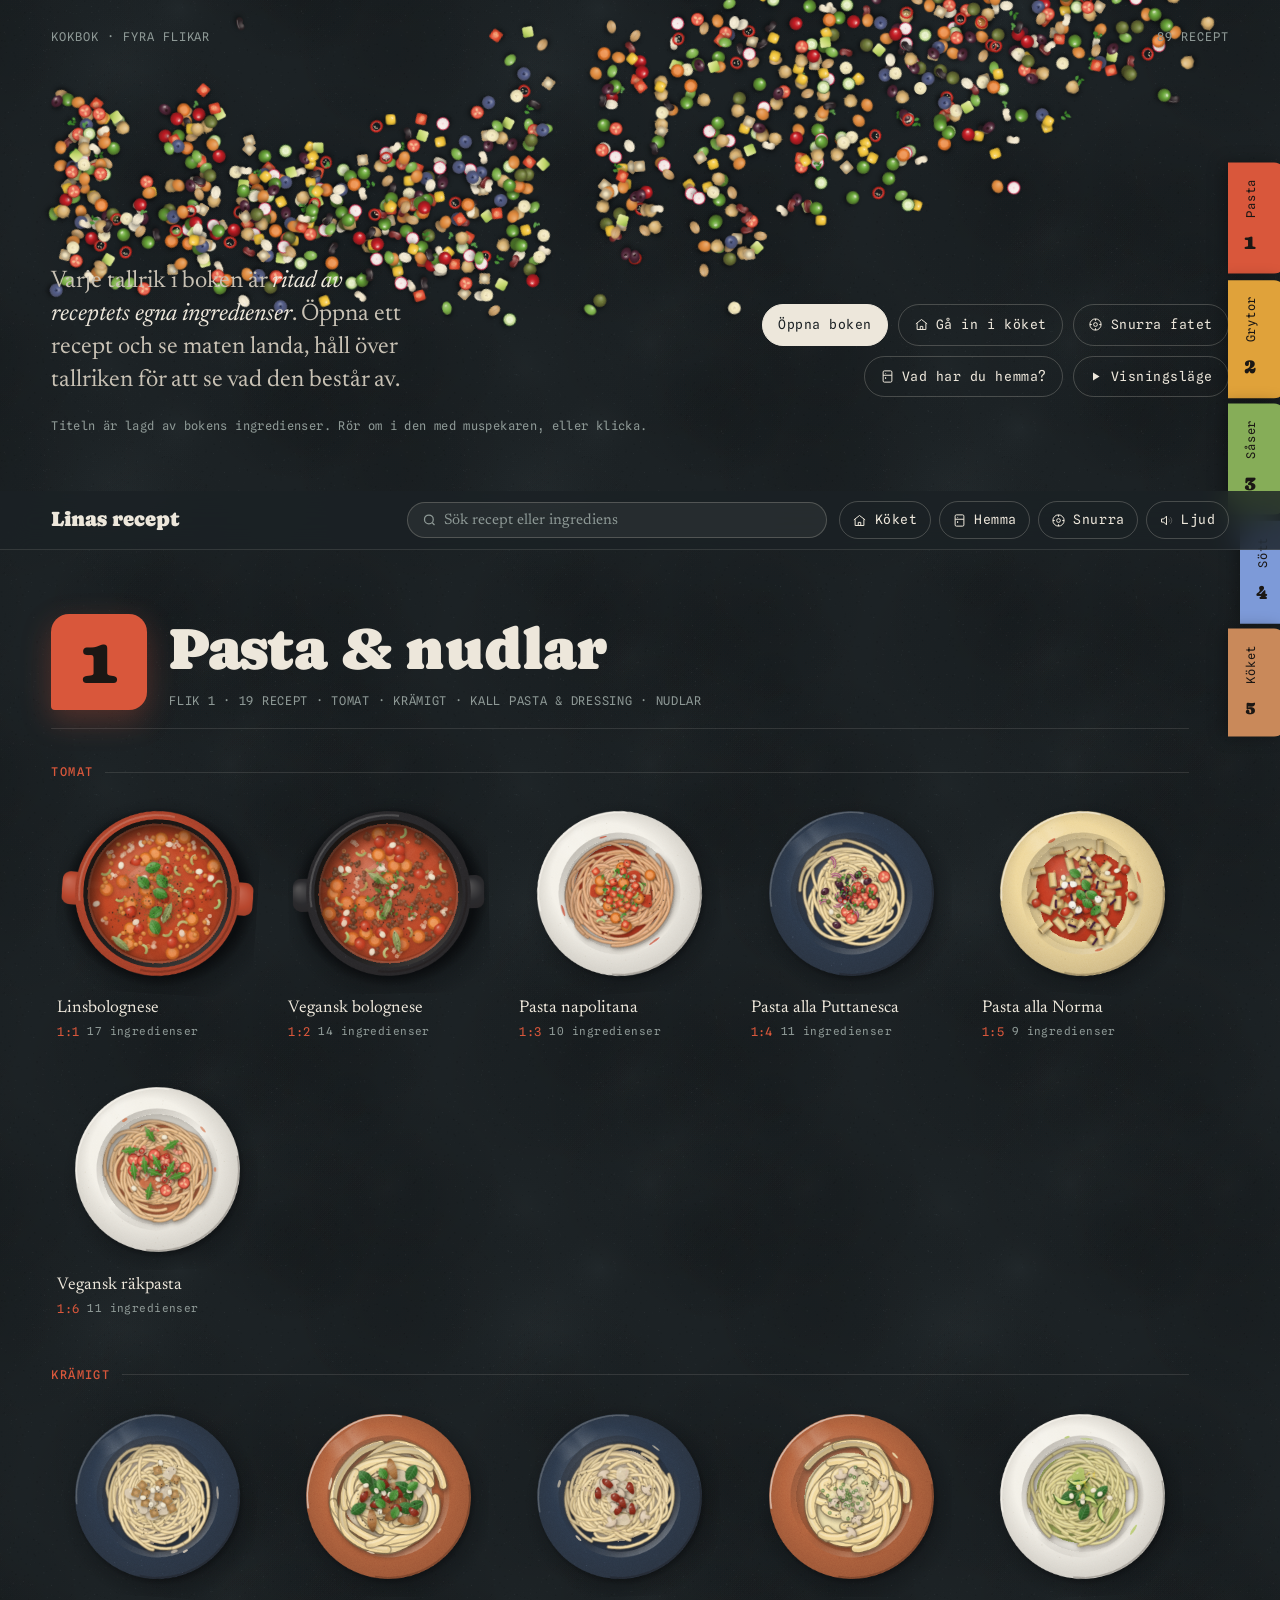
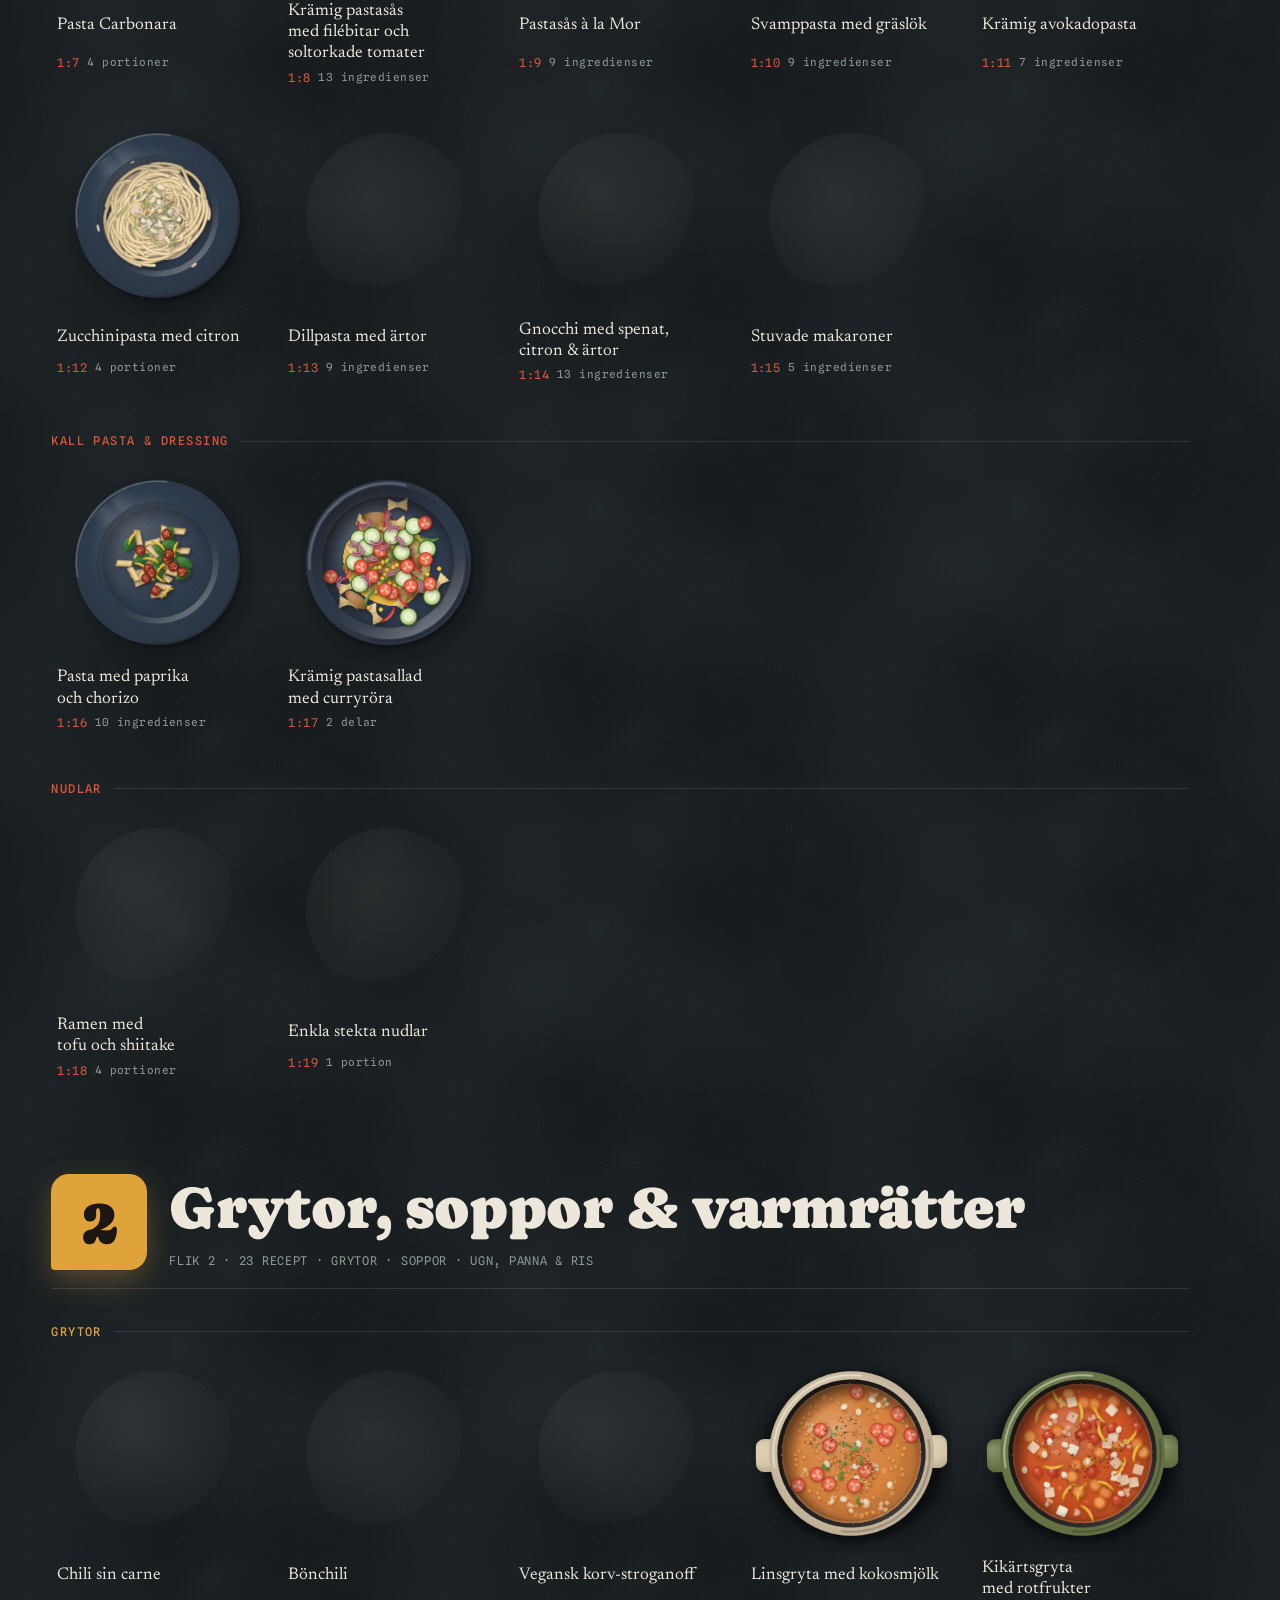
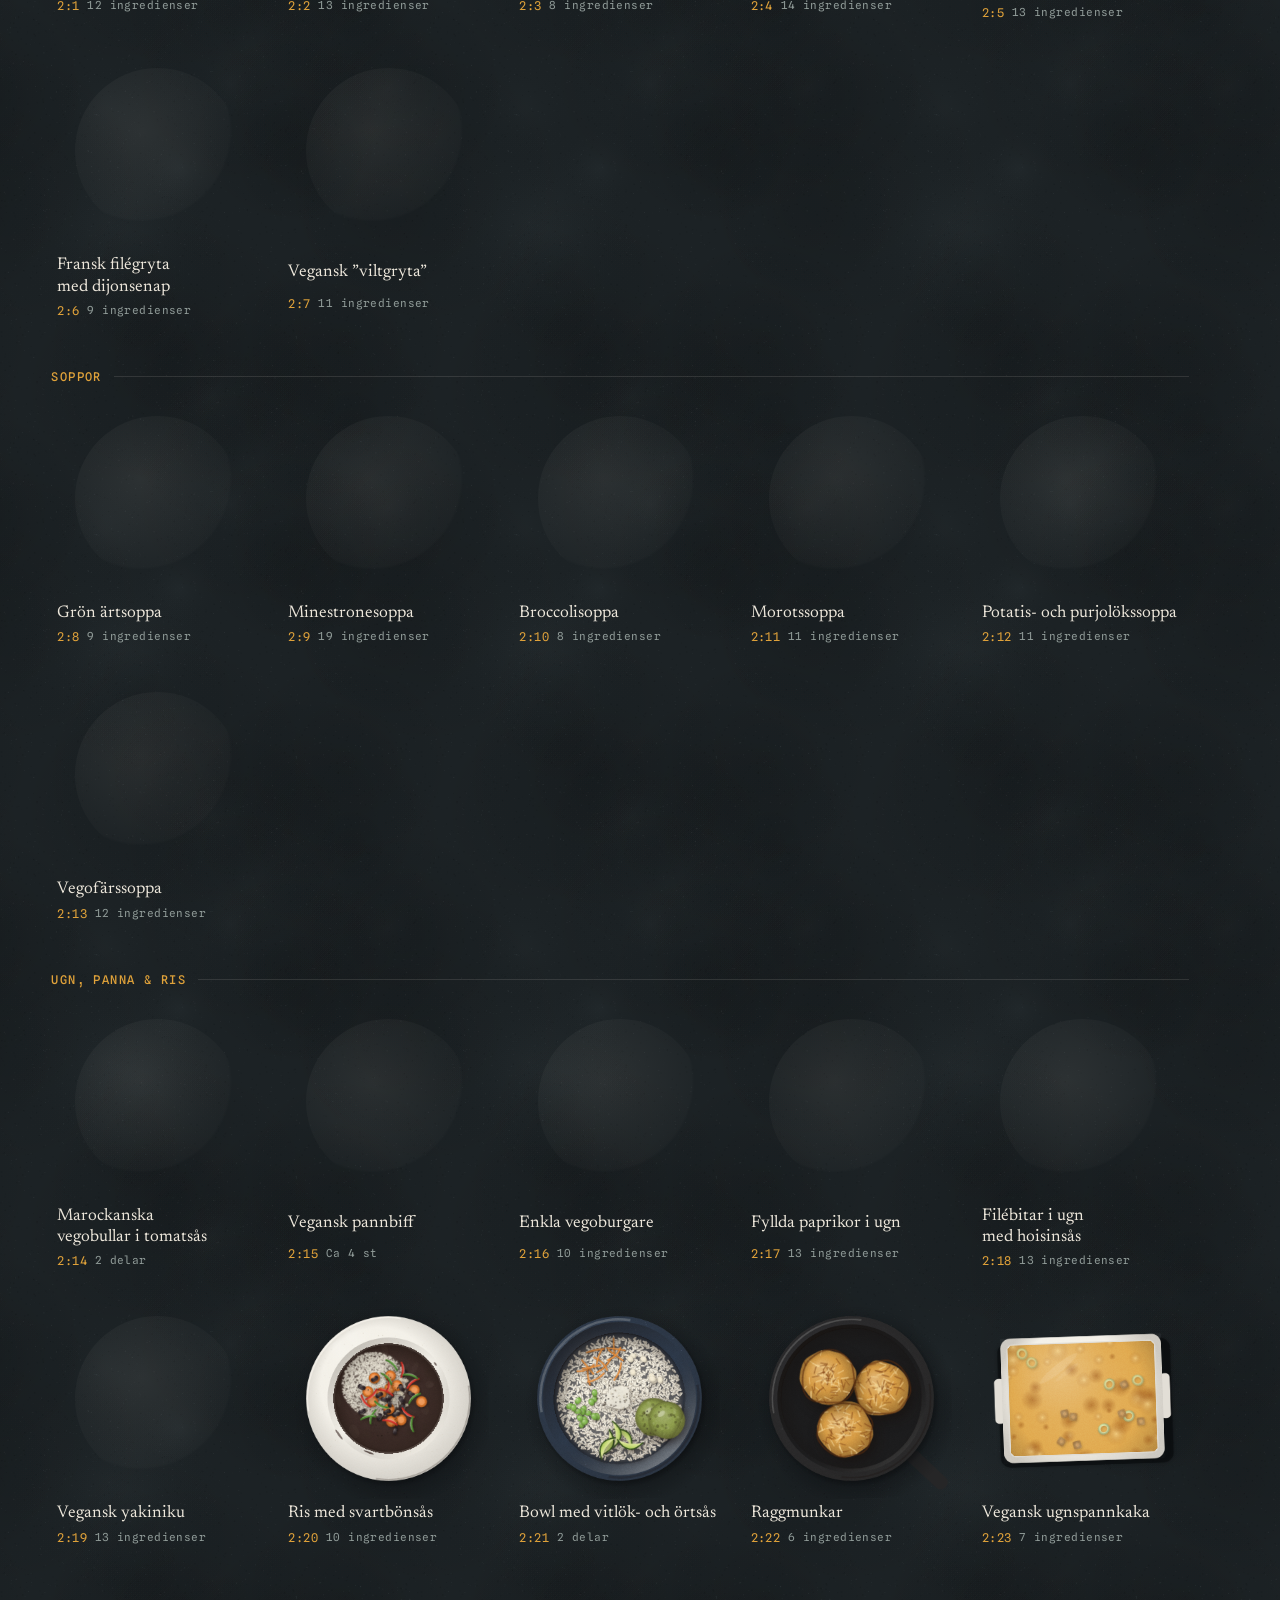
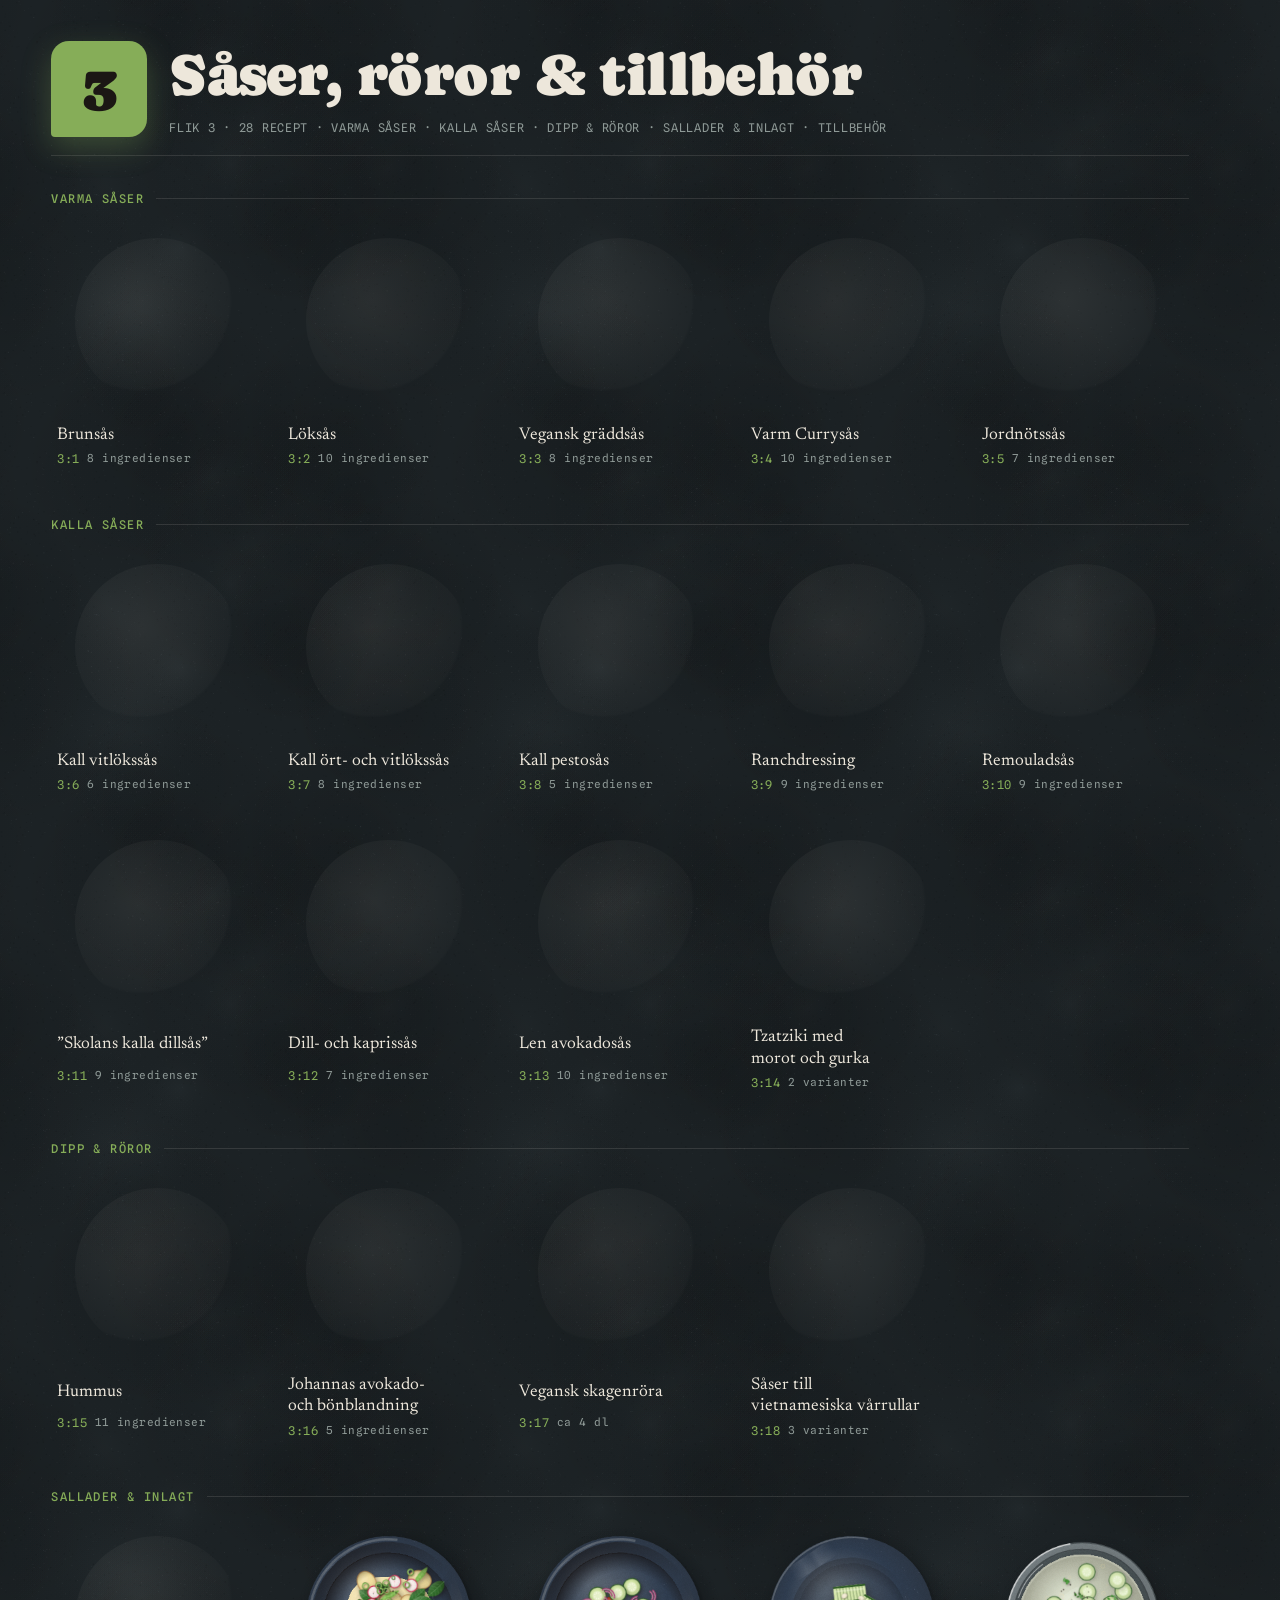
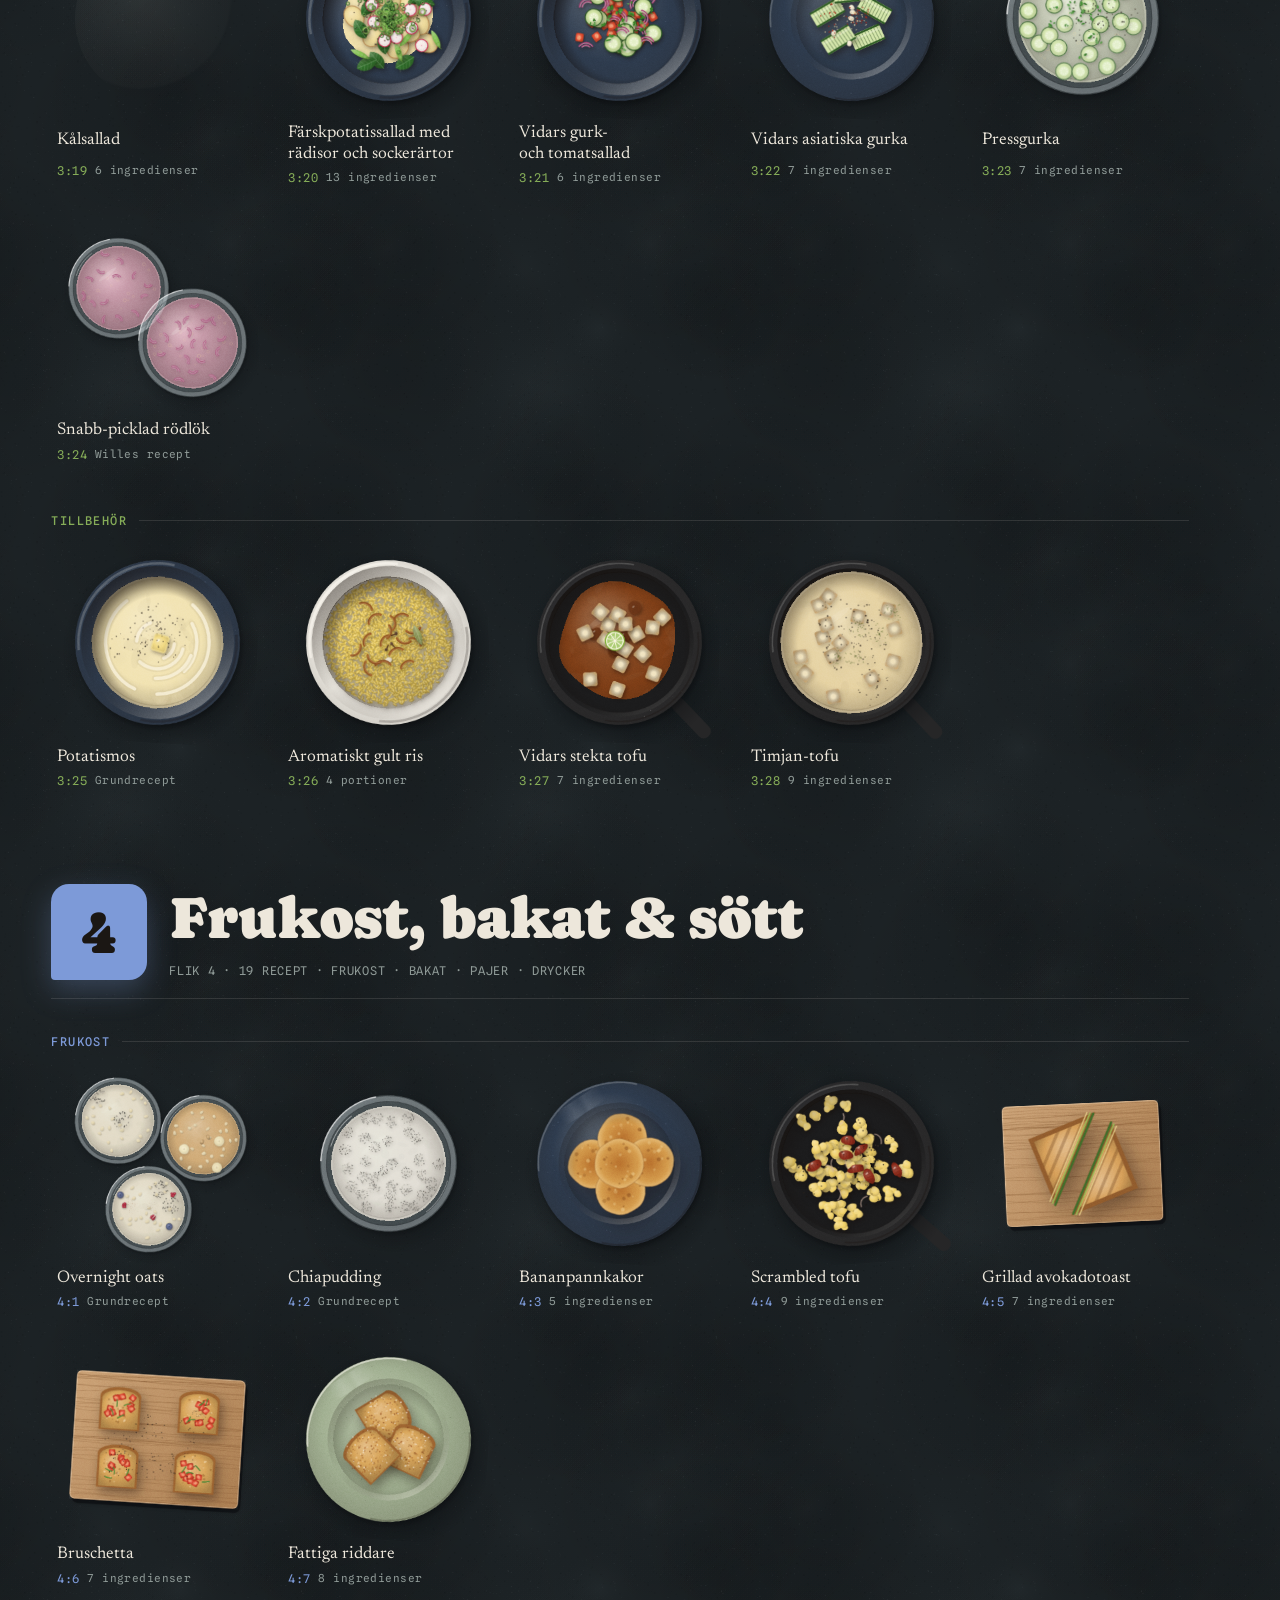
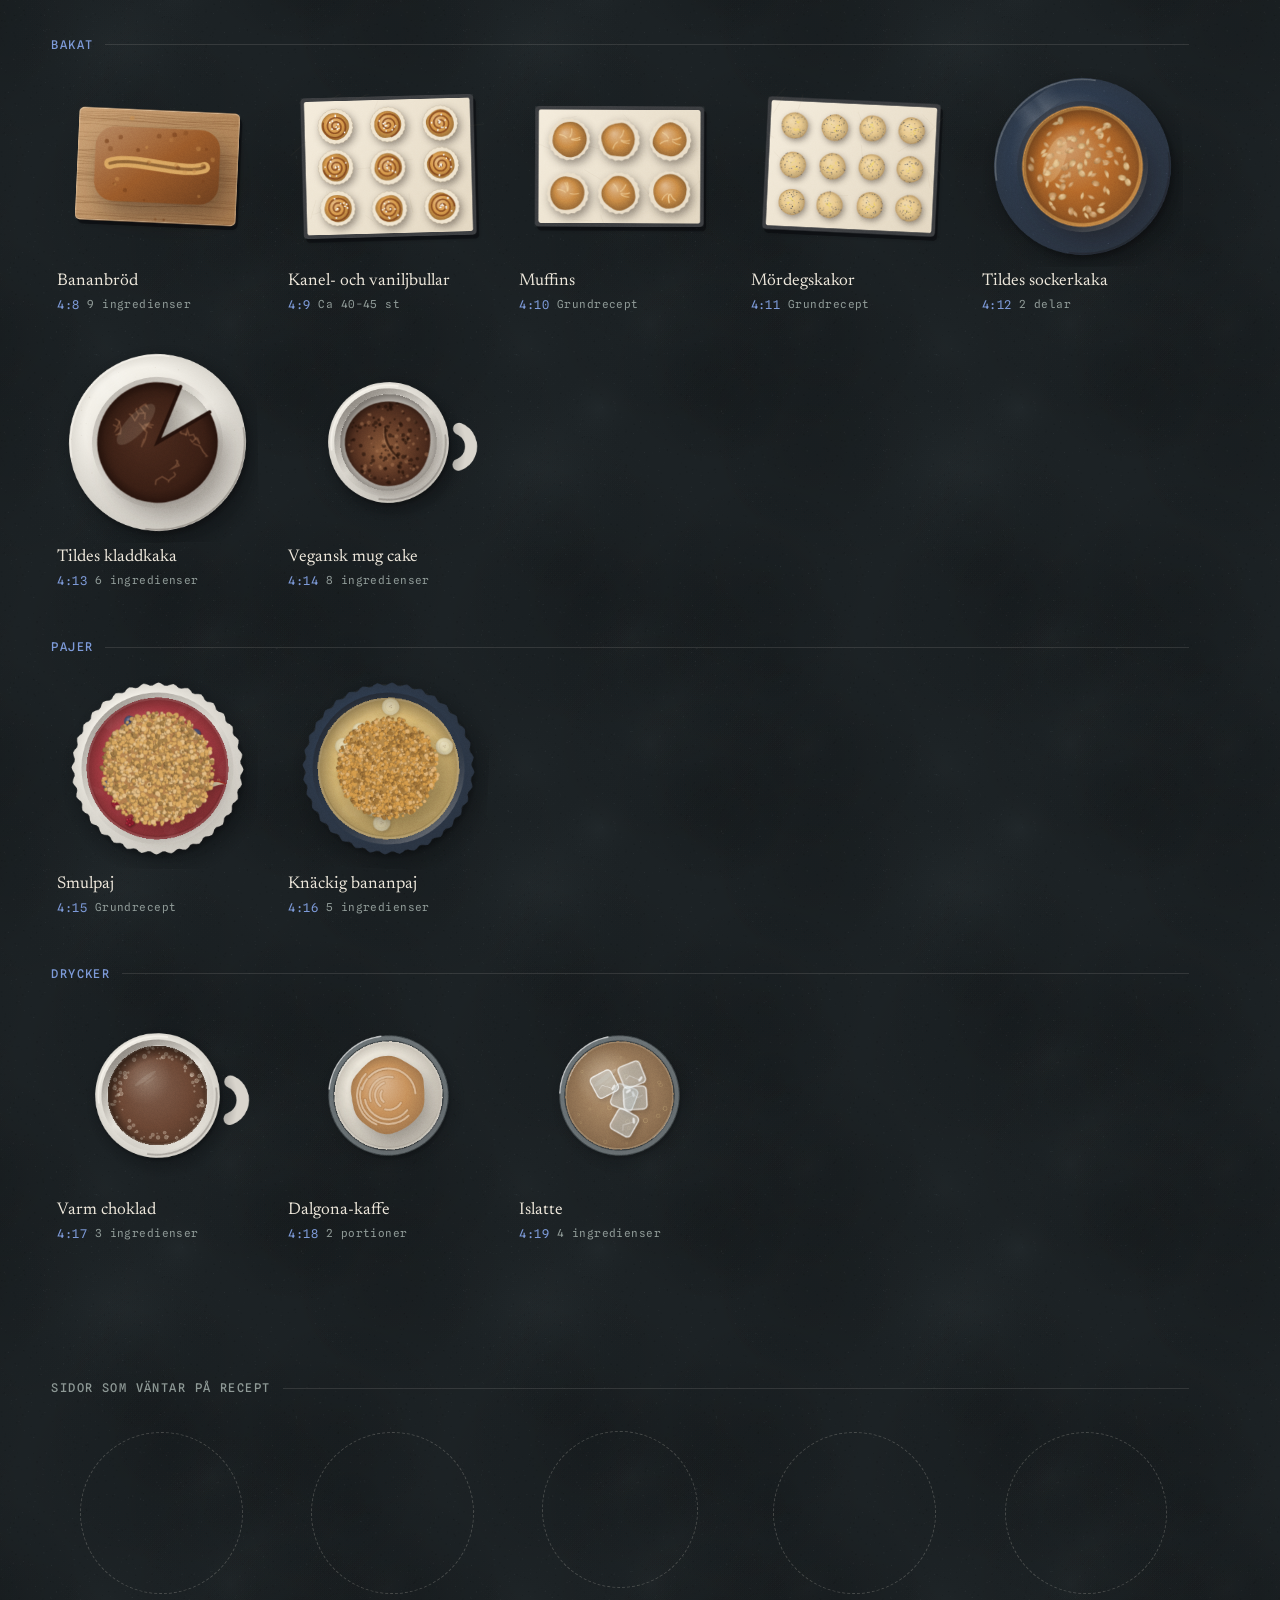
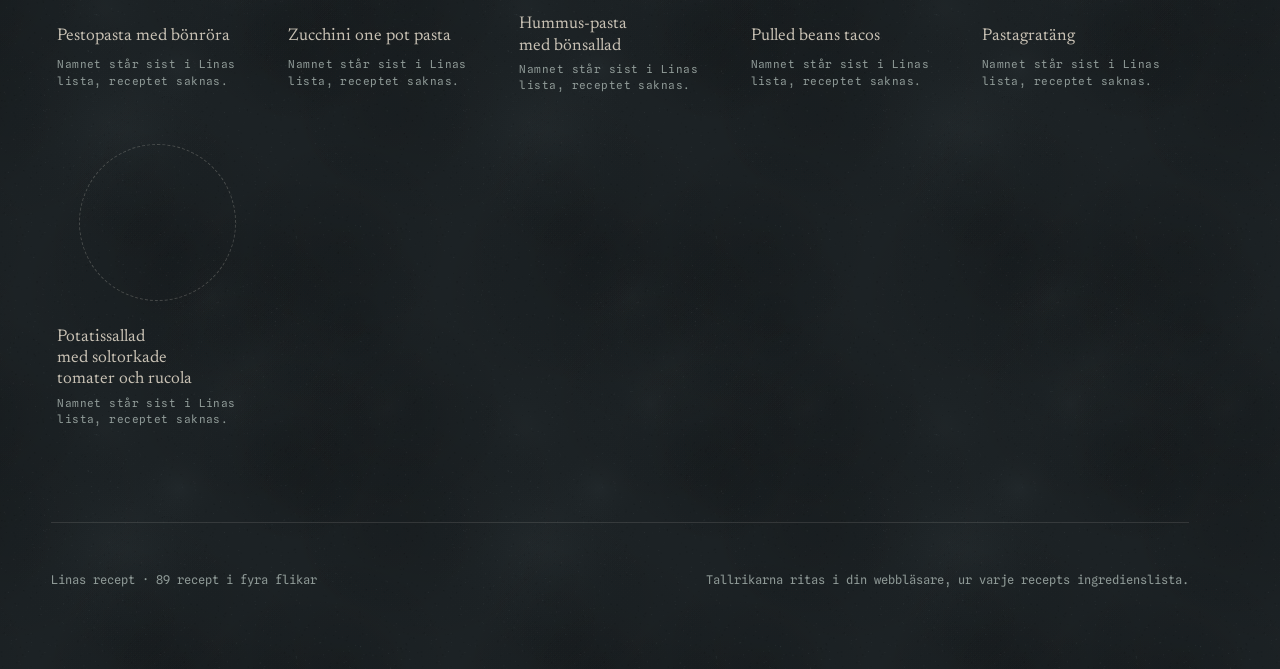
==== commit 1d0120a2: "Fler fat per portion, stegfilmer, kockens föreställningar, nya katter och laddningsskärm - Portionsk" ====
--- a/index.html
+++ b/index.html
@@ -29,6 +29,17 @@
 body { margin: 0; background: var(--table); color: var(--ink); font-family: var(--serif); font-size: 17px; line-height: 1.5; -webkit-font-smoothing: antialiased; overflow-x: hidden; }
 body.stone { background-image: var(--stone); background-size: 420px 420px; }
 [hidden] { display: none !important; }
+#loader { position: fixed; inset: 0; z-index: 300; display: grid; place-content: center; justify-items: center; gap: 6px; background: #1c2225; color: #ede7db; transition: opacity .6s ease, transform .7s ease, visibility 0s .7s; }
+#loader.done { opacity: 0; transform: scale(1.04); visibility: hidden; pointer-events: none; }
+.ld-plate { position: relative; width: 132px; height: 132px; border-radius: 50%; background: radial-gradient(circle at 42% 38%, #fbf7ef, #e9e2d4 58%, #cfc6b5 60%, #efe9dd 70%, #d8d0c1 100%); box-shadow: 10px 16px 30px rgba(0, 0, 0, .5); margin-bottom: 22px; animation: ldSpin 6s linear infinite; }
+.ld-rim { position: absolute; inset: 20%; border-radius: 50%; box-shadow: inset 4px 6px 10px rgba(60, 40, 20, .18); }
+.ld-plate i { position: absolute; left: 50%; top: 50%; width: 16px; height: 16px; margin: -8px; border-radius: 50%; background: radial-gradient(circle at 35% 30%, rgba(255, 255, 255, .7), var(--c) 45%, color-mix(in srgb, var(--c) 70%, #000)); box-shadow: 2px 3px 4px rgba(40, 20, 10, .35); transform: translate(var(--x), var(--y)); animation: ldDrop 2.2s cubic-bezier(.3, 1.4, .5, 1) var(--d) infinite both; }
+@keyframes ldDrop { 0% { transform: translate(calc(var(--x) * 2.4), calc(var(--y) * 2.4 - 60px)) scale(2.4); opacity: 0; } 22% { opacity: 1; } 40%, 82% { transform: translate(var(--x), var(--y)) scale(1); opacity: 1; } 100% { transform: translate(var(--x), var(--y)) scale(1); opacity: 0; } }
+@keyframes ldSpin { to { rotate: 360deg; } }
+.ld-t { margin: 0; font-family: 'Caprasimo', 'Cooper Black', Georgia, serif; font-size: 34px; line-height: 1; }
+.ld-s { margin: 0; font-family: 'Spline Sans Mono', ui-monospace, Menlo, monospace; font-size: 12px; letter-spacing: .08em; text-transform: uppercase; color: #8e9996; }
+.ld-bar { width: 180px; height: 2px; border-radius: 2px; background: rgba(237, 231, 219, .14); overflow: hidden; margin-top: 8px; }
+.ld-bar b { display: block; height: 100%; background: #e0a23a; transform: scaleX(0); transform-origin: left; transition: transform .25s; }
 .sr-only { position: absolute; width: 1px; height: 1px; overflow: hidden; clip: rect(0 0 0 0); white-space: nowrap; }
 button { font: inherit; color: inherit; background: none; border: 0; cursor: pointer; }
 :focus-visible { outline: 2px solid var(--c2); outline-offset: 3px; border-radius: 4px; }
@@ -101,9 +112,9 @@
 .plate { position: relative; display: block; aspect-ratio: 1; max-width: 100%; }
 .plate::before { content: ''; position: absolute; inset: 9%; border-radius: 50%; background: radial-gradient(circle at 40% 38%, rgba(237, 231, 219, .08), rgba(237, 231, 219, .02) 62%, transparent 64%); transition: opacity .6s; }
 .plate.ready::before { opacity: 0; }
-.plate img { position: absolute; inset: 0; width: 100%; height: 100%; opacity: 0; transform: rotate(var(--r, 0deg)) scale(.96); transition: opacity .6s var(--ease), transform .8s var(--ease); }
-.plate.ready img { opacity: 1; transform: rotate(var(--r, 0deg)); }
-.card:hover .plate img { transform: rotate(calc(var(--r, 0deg) + 7deg)) translateY(-4px) scale(1.03); transition: transform 1.4s var(--ease); }
+.plate canvas { position: absolute; inset: 0; width: 100%; height: 100%; opacity: 0; transform: rotate(var(--r, 0deg)) scale(.9) translateY(-6px); transition: opacity .5s var(--ease), transform .7s var(--ease); }
+.plate.ready canvas { opacity: 1; transform: rotate(var(--r, 0deg)); }
+.card:hover .plate canvas { transform: rotate(calc(var(--r, 0deg) + 7deg)) translateY(-4px) scale(1.03); transition: transform 1.4s var(--ease); }
 .c-title { font-size: 17px; line-height: 1.25; margin-top: 4px; text-wrap: balance; }
 .c-meta { margin-top: 4px; font-family: var(--mono); font-size: 11px; letter-spacing: .04em; color: var(--muted); display: flex; gap: .7em; flex-wrap: wrap; }
 .c-meta .ref { color: var(--c); }
@@ -214,6 +225,14 @@
 #cook .x { position: static; border-color: var(--line-2); }
 .k-main { position: relative; overflow-y: auto; padding: 4vh var(--gut); display: flex; flex-direction: column; justify-content: center; }
 .k-count { font-family: var(--mono); font-size: 13px; letter-spacing: .1em; text-transform: uppercase; color: var(--c); margin: 0 0 18px; }
+.k-main.with-film { display: grid; grid-template-columns: minmax(0, 1fr) minmax(240px, 40%); gap: 20px 5vw; align-items: center; justify-content: stretch; }
+.k-film { order: 2; position: relative; width: 100%; max-width: 560px; justify-self: center; }
+.k-film canvas { display: block; width: 100%; aspect-ratio: 1; }
+.k-film-cap { margin: 4px 0 0; text-align: center; font-family: var(--mono); font-size: 13px; letter-spacing: .04em; color: var(--ink-2); display: flex; justify-content: center; gap: .5em; flex-wrap: wrap; }
+.k-film-cap b { color: var(--c); font-weight: 500; text-transform: uppercase; letter-spacing: .1em; }
+.k-film-cap span { color: var(--muted); margin-left: .6em; }
+.k-text { order: 1; min-width: 0; }
+@media (max-width: 820px) { .k-main.with-film { grid-template-columns: 1fr; align-content: start; } .k-film { order: 0; max-width: min(360px, 44vh); } .k-main.with-film .k-step { font-size: clamp(21px, 5.6vw, 30px); } }
 .k-step { font-size: clamp(26px, 3.4vw, 46px); line-height: 1.25; margin: 0; max-width: 30ch; text-wrap: pretty; }
 .k-step mark { background: none; color: inherit; text-decoration: underline; text-decoration-color: var(--c); text-decoration-thickness: 3px; text-underline-offset: 5px; }
 .k-chips { display: flex; flex-wrap: wrap; gap: 8px; margin-top: 28px; }
@@ -329,6 +348,13 @@
   .kzones .btn:not([data-z="all"]) { display: none; }
 }
 .tab-k b { font-size: 18px; }
+.kplay { position: absolute; right: 124px; bottom: calc(18px + env(safe-area-inset-bottom, 0px)); display: flex; gap: 8px; }
+.kplay .btn { background: rgba(20, 24, 27, .78); backdrop-filter: blur(8px); -webkit-backdrop-filter: blur(8px); padding: .6em .95em; }
+.kplay .btn[aria-pressed="true"] { background: #e8566a; color: #fff; border-color: #e8566a; }
+.ktoast { position: absolute; left: 50%; top: 18px; z-index: 5; transform: translate(-50%, -20px); opacity: 0; pointer-events: none; padding: .7em 1.1em; border-radius: 14px; background: rgba(239, 233, 221, .96); color: #29241f; font-size: 16px; box-shadow: 0 16px 40px rgba(0, 0, 0, .4); transition: opacity .3s, transform .4s var(--ease); max-width: min(520px, 80vw); text-align: center; }
+.ktoast.on { opacity: 1; transform: translate(-50%, 0); }
+@media (max-width: 899px) { .kplay { right: 116px; bottom: calc(18px + env(safe-area-inset-bottom, 0px)); } .kplay span { display: none; } .kplay .btn { padding: 0; width: 44px; height: 44px; justify-content: center; } .kzones { bottom: calc(74px + env(safe-area-inset-bottom, 0px)); } }
+@media (min-width: 900px) and (max-width: 1250px) { .kzones .btn:not([data-z="all"]) { display: none; } }
 
 /* ---------- the chef ---------- */
 .k-mascot { margin-top: 6px; }
@@ -359,6 +385,77 @@
 .m-confetti { position: absolute; inset: -40vh -10vw 0; pointer-events: none; overflow: visible; }
 .m-confetti img { position: absolute; left: var(--x); top: 0; width: var(--s); height: var(--s); opacity: 0; animation: conf var(--d) cubic-bezier(.25, .6, .4, 1) var(--delay) both; }
 @keyframes conf { 0% { transform: translate(0, -40px) rotate(0); opacity: 0; } 10% { opacity: 1; } 100% { transform: translate(var(--dx), 110vh) rotate(var(--r)); opacity: .9; } }
+/* per-recipe performances */
+.m-props { pointer-events: none; }
+.m-props text { font-family: 'Caprasimo', Georgia, serif; fill: #ede7db; font-size: 26px; }
+.p-word { animation: pPop 1.6s ease-in-out 1.2s infinite; transform-origin: 0 30px; }
+@keyframes pPop { 0%, 100% { opacity: 0; transform: scale(.6); } 30%, 70% { opacity: 1; transform: scale(1); } }
+.m-twirl .p-fork { transform-origin: 90px 150px; animation: pFork 1.6s ease-in-out 1s infinite; }
+@keyframes pFork { 0%, 100% { transform: rotate(0); } 40% { transform: rotate(-38deg) translate(28px, -14px); } 60% { transform: rotate(-38deg) translate(28px, -14px); } }
+.m-twirl .p-swirl { transform-origin: 54px 106px; animation: spin .5s linear infinite; }
+@keyframes spin { to { transform: rotate(360deg); } }
+.m-twirl .m-cheek, .m-drum .m-cheek { animation: chew .4s ease-in-out 1.6s infinite alternate; transform-box: fill-box; transform-origin: center; }
+@keyframes chew { to { transform: scale(1.25, .85); } }
+.p-steam path, .p-stink path { fill: none; stroke: rgba(255, 255, 255, .6); stroke-width: 4; stroke-linecap: round; animation: steamUp 1.8s ease-in-out infinite; }
+.p-stink path { stroke: #9bc45a; }
+.p-steam path:nth-child(2), .p-stink path:nth-child(2) { animation-delay: .5s; } .p-steam path:nth-child(3), .p-stink path:nth-child(3) { animation-delay: 1s; }
+@keyframes steamUp { 0% { opacity: 0; transform: translateY(10px); } 40% { opacity: 1; } 100% { opacity: 0; transform: translateY(-26px); } }
+.m-slurp .p-spoon, .m-dip .p-spoon { animation: spoon 1.4s ease-in-out 1s infinite; }
+@keyframes spoon { 0%, 100% { transform: translate(0, 0) rotate(0); } 50% { transform: translate(52px, -4px) rotate(-20deg); } }
+.m-dip .p-dip { animation-duration: 1.8s; }
+.p-stars path { transform-box: fill-box; transform-origin: center; animation: twinkle 1s ease-in-out 1.4s infinite alternate; }
+@keyframes twinkle { from { transform: scale(.2) rotate(0); opacity: 0; } to { transform: scale(1.3) rotate(90deg); opacity: 1; } }
+.m-dip .m-eyes { animation: none; }
+.m-fire .p-flame { transform-origin: 130px 165px; animation: flame .18s ease-in-out infinite alternate, flameOn 3s 1s infinite; }
+@keyframes flame { to { transform: scale(1.1, .9) rotate(4deg); } }
+@keyframes flameOn { 0%, 12% { opacity: 0; } 18%, 62% { opacity: 1; } 70%, 100% { opacity: 0; } }
+.m-fire .p-blush { mix-blend-mode: multiply; opacity: 0; animation: blushRed 3s 1s infinite; }
+@keyframes blushRed { 0%, 10% { opacity: 0; } 20%, 60% { opacity: .35; } 80%, 100% { opacity: 0; } }
+.m-fire .p-sweat path { animation: sweat 1s ease-in 1.2s infinite; } .m-fire .p-sweat path:nth-child(2) { animation-delay: 1.6s; }
+@keyframes sweat { from { transform: translateY(0); opacity: 1; } to { transform: translateY(30px); opacity: 0; } }
+.m-fire .m-smile { display: none; } .m-fire .m-talk { display: inline; }
+.m-flip .p-flipper { transform-origin: -10px 136px; animation: flipIt 1.3s cubic-bezier(.4, 0, .6, 1) 1s infinite; }
+@keyframes flipIt { 0%, 100% { transform: translateY(0) rotateX(0); } 50% { transform: translateY(-90px) rotate(180deg); } }
+.m-flip .p-pan { transform-origin: -60px 150px; animation: panJerk 1.3s ease-in-out 1s infinite; }
+@keyframes panJerk { 0%, 100% { transform: rotate(0); } 10% { transform: rotate(-10deg); } 90% { transform: rotate(4deg); } }
+.m-present .p-up { animation: raise 2.4s ease-in-out 1s infinite; }
+@keyframes raise { 0%, 100% { transform: translateY(0); } 50% { transform: translateY(-18px); } }
+.p-spark path { transform-box: fill-box; transform-origin: center; animation: twinkle .9s ease-in-out infinite alternate; } .p-spark path:nth-child(2) { animation-delay: .3s; } .p-spark path:nth-child(3) { animation-delay: .6s; }
+.m-juggle .p-jug { animation: jug 1.5s linear infinite; offset-path: path('M 20 110 C 20 -60, 200 -60, 200 110 C 200 -20, 20 -20, 20 110'); }
+.m-juggle .p-j2 { animation-delay: -.5s; } .m-juggle .p-j3 { animation-delay: -1s; }
+@keyframes jug { from { offset-distance: 0%; } to { offset-distance: 100%; } }
+.m-juggle .m-wave { animation: mWave .38s ease-in-out .7s infinite alternate; }
+.m-sip .p-mug, .m-shiver .p-mug { transform-origin: 30px 150px; animation: sip 2s ease-in-out 1s infinite; }
+@keyframes sip { 0%, 100% { transform: rotate(0); } 40%, 60% { transform: translate(70px, -20px) rotate(-30deg); } }
+.m-sip .p-heart { animation: floatUp 2s ease-out 1.8s infinite; }
+@keyframes floatUp { from { transform: translateY(0) scale(.6); opacity: 0; } 30% { opacity: 1; } to { transform: translateY(-60px) scale(1.2); opacity: 0; } }
+.m-shiver .m-all { animation: shiver .09s linear infinite; }
+@keyframes shiver { 50% { transform: translateX(3px); } }
+.m-toss .p-leaf { offset-path: path('M 0 110 C 0 10, 60 -20, 60 110'); animation: toss 1.6s ease-in-out 1s infinite; }
+.m-toss .p-l1 { offset-path: path('M 10 110 C -30 0, -60 -10, -40 110'); animation-delay: 1.15s; } .m-toss .p-l2 { offset-path: path('M 0 110 C 20 -30, 90 -10, 80 110'); animation-delay: 1.3s; }
+.m-toss .p-l3 { offset-path: path('M 0 110 C -10 -40, 30 -50, 30 110'); animation-delay: 1.45s; } .m-toss .p-l4 { offset-path: path('M 0 110 C 40 20, 110 10, 100 110'); animation-delay: 1.6s; }
+@keyframes toss { from { offset-distance: 0%; } to { offset-distance: 100%; } }
+.m-cry .p-tears path { animation: sweat .8s ease-in infinite; } .m-cry .p-tears path:nth-child(2) { animation-delay: .4s; }
+.m-stink .p-pinch { opacity: 0; animation: pinch 3s 1s infinite; }
+@keyframes pinch { 0%, 15% { opacity: 0; } 20%, 60% { opacity: 1; } 70%, 100% { opacity: 0; } }
+.m-sleepy .p-z text { animation: zz 2.4s ease-in-out infinite; } .m-sleepy .p-z text:nth-child(2) { animation-delay: .6s; } .m-sleepy .p-z text:nth-child(3) { animation-delay: 1.2s; }
+@keyframes zz { 0% { opacity: 0; transform: translateY(10px); } 50% { opacity: 1; } 100% { opacity: 0; transform: translateY(-20px); } }
+.m-sleepy .m-eyes { animation: sleepyEyes 4s 1s infinite; }
+@keyframes sleepyEyes { 0%, 60% { transform: scaleY(.12); } 66%, 100% { transform: scaleY(1); } }
+.m-drum .p-stick { transform-origin: 70px 60px; animation: drum .25s ease-in-out 1s infinite alternate; }
+@keyframes drum { to { transform: rotate(-22deg); } }
+.p-notes text { animation: zz 1.6s ease-in-out infinite; } .p-notes text:nth-child(2) { animation-delay: .8s; }
+.m-balance .p-head { transform-origin: 120px 50px; animation: wobble 1.2s ease-in-out 1s infinite; }
+@keyframes wobble { 0%, 100% { transform: rotate(-9deg) translateX(-6px); } 50% { transform: rotate(9deg) translateX(6px); } }
+.m-balance .m-all { animation: balanceLean 1.2s ease-in-out 1s infinite; }
+@keyframes balanceLean { 0%, 100% { transform: rotate(3deg); } 50% { transform: rotate(-3deg); } }
+.m-hug .p-hug { animation: hug 1.8s ease-in-out 1s infinite; transform-origin: 120px 200px; }
+@keyframes hug { 0%, 100% { transform: scale(1); } 50% { transform: scale(1.08) rotate(-4deg); } }
+.m-hug .p-hearts path { animation: floatUp 1.8s ease-out 1.2s infinite; } .m-hug .p-hearts path:nth-child(2) { animation-delay: 2s; }
+.m-dance .m-all { transform-origin: 120px 262px; animation: dance .6s ease-in-out .9s infinite alternate; }
+@keyframes dance { from { transform: rotate(-7deg) translateY(0); } to { transform: rotate(7deg) translateY(-8px); } }
+.m-magic .p-hand { transform-origin: -30px 40px; animation: spin .35s linear infinite; }
+.m-magic .p-clock { animation: raise 1s ease-in-out infinite; }
 @media (max-width: 640px) { .mascot { grid-template-columns: 1fr; justify-items: center; text-align: center; } .m-stage { width: 170px; } .m-bubble::before { left: 50%; top: -14px; border: 14px solid transparent; border-bottom-color: var(--ink); border-top: 0; transform: translateX(-50%); } }
 
 @media (prefers-reduced-motion: reduce) {
@@ -366,6 +463,13 @@
 }
 
 </style>
+
+<div id="loader" aria-hidden="true">
+  <div class="ld-plate"><span class="ld-rim"></span><i style="--c:#69a83a;--x:-34px;--y:-10px;--d:0s"></i><i style="--c:#df4a2e;--x:18px;--y:-26px;--d:.18s"></i><i style="--c:#f2c53a;--x:30px;--y:14px;--d:.36s"></i><i style="--c:#e8792a;--x:-12px;--y:24px;--d:.54s"></i><i style="--c:#3c8a2b;--x:-2px;--y:-2px;--d:.72s"></i><i style="--c:#efe3c8;--x:-30px;--y:22px;--d:.9s"></i><i style="--c:#7b2a2a;--x:8px;--y:34px;--d:1.08s"></i></div>
+  <p class="ld-t">Linas recept</p>
+  <p class="ld-s">Dukar fram <span id="ldN">0</span> av 89 rätter</p>
+  <div class="ld-bar"><b id="ldBar"></b></div>
+</div>
 
 <header class="hero" id="top">
   <canvas id="heroCanvas" aria-hidden="true"></canvas>
@@ -435,10 +539,16 @@
 
 <div class="overlay kitchen" id="kitchen" hidden role="dialog" aria-modal="true" aria-labelledby="kHead">
   <canvas id="kCanvas"></canvas>
-  <header class="kh"><h2 id="kHead">Köket</h2><p>Alla rätter står framme. Klicka på en rätt för att gå närmare, dra för att flytta dig och scrolla eller nyp för att zooma. Katterna bor här.</p></header>
+  <header class="kh"><h2 id="kHead">Köket</h2><p>Alla rätter står framme. Klicka på en rätt för att gå närmare, dra för att flytta dig och scrolla eller nyp för att zooma. Svante, Tage och Loki bor här: klappa dem, lyft och kasta dem, eller ge dem godis.</p></header>
   <button class="x kx" type="button" data-close aria-label="Stäng köket"><svg viewBox="0 0 24 24" fill="none" stroke="currentColor" stroke-width="2"><path d="M6 6l12 12M18 6 6 18"/></svg></button>
   <div class="kzones" id="kZones"></div>
+  <div class="kplay">
+    <button class="btn" type="button" id="kLaser" aria-pressed="false" title="Laserpekare"><svg viewBox="0 0 24 24" fill="none" stroke="currentColor" stroke-width="1.7"><circle cx="17" cy="7" r="2.4" fill="currentColor"/><path d="M3 21 14 10"/><path d="M19.5 3.5 21 2M21 7h2M17 1v2"/></svg><span>Laser</span></button>
+    <button class="btn" type="button" id="kTreat" aria-pressed="false" title="Ge katterna godis"><svg viewBox="0 0 24 24" fill="none" stroke="currentColor" stroke-width="1.7"><path d="M4 14c0-4 3.6-7 8-7s8 3 8 7-3.6 5-8 5-8-1-8-5Z"/><circle cx="9" cy="13" r="1" fill="currentColor"/><circle cx="14" cy="11" r="1" fill="currentColor"/><circle cx="13" cy="15" r="1" fill="currentColor"/></svg><span>Godis</span></button>
+    <button class="btn" type="button" id="kTidy" hidden title="Ställ tillbaka rätterna"><svg viewBox="0 0 24 24" fill="none" stroke="currentColor" stroke-width="1.7"><path d="M4 20h16M7 20l2-9h6l2 9M12 11V3"/></svg><span>Städa upp</span></button>
+  </div>
   <div class="kzoom"><button class="btn" type="button" id="kZoomIn" aria-label="Zooma in">+</button><button class="btn" type="button" id="kZoomOut" aria-label="Zooma ut">−</button></div>
+  <div class="ktoast" id="kToast" role="status"></div>
   <div class="ktip" id="kTip"></div>
   <aside class="kpanel" id="kPanel" hidden>
     <button class="x" type="button" data-kback aria-label="Tillbaka till köket"><svg viewBox="0 0 24 24" fill="none" stroke="currentColor" stroke-width="2"><path d="M6 6l12 12M18 6 6 18"/></svg></button>
@@ -465,7 +575,7 @@
     <div class="row"><button class="btn solid" type="button" id="spinGo">Snurra</button><button class="btn" type="button" id="spinOpen" hidden>Öppna receptet</button></div></div>
 </div>
 
-<script>
+<script id="core">
 const DATA={"order":["linsbolognese","korv-stroganoff","chili-sin-carne","gnocchi","kramig-pastasas","puttanesca","gult-ris","kall-ort-vitlokssas","ranchdressing","kall-pestosas","picklad-rodlok","avokadopasta","jordnotssas","remouladsas","rakpasta","artsoppa","tzatziki","ramen","dillpasta","dill-kaprissas","paprika-chorizo","graddsas","varm-choklad","dalgona","islatte","minestrone","varrullesaser","farskpotatissallad","chiapudding","bananpannkakor","mug-cake","stekt-tofu","asiatisk-gurka","avokadosas","bonblandning","fyllda-paprikor","yakiniku","kalsallad","bowl","bananbrod","stekta-nudlar","dillsas","zucchinipasta","norma","raggmunkar","pastasallad","bullar","vegansk-bolognese","pannbiff","loksas","ugnspannkaka","currysas","kladdkaka","svartbonsas","skagenrora","kall-vitlokssas","broccolisoppa","purjolokssoppa","napolitana","stuvade-makaroner","morotssoppa","timjan-tofu","linsgryta","vegofarssoppa","vegoburgare","avokadotoast","bruschetta","hummus","sockerkaka","brunsas","overnight-oats","gurk-tomatsallad","kikartsgryta","filegryta","pastasas-mor","bonchili","scrambled-tofu","viltgryta","potatismos","bananpaj","svamppasta","fattiga-riddare","smulpaj","muffins","mordegskakor","vegobullar","pressgurka","carbonara","hoisin-filebitar"],"recipes":{"linsbolognese":{"id":"linsbolognese","title":"Linsbolognese","parts":[{"ing":["1 gul lök","2 vitlöksklyftor","2 morötter","Ca 200 g rotselleri eller stjälkselleri","2 msk olivolja","1/2 dl tomatpuré","1 tsk torkad timjan","1 tsk torkad rosmarin","2 lagerblad","2 förp hela skalade burktomater (à 390 g)","1 1/2 dl torra röda linser","2 grönsaksbuljongtärningar","2 msk japansk soja","5 dl vatten","Salt","Svartpeppar","[1 kruka basilika]"],"steps":["Skala lök, vitlök, morötter och rotselleri. Hacka lök och vitlök, riv morötterna och sellerin grovt.","Bryn grönsakerna i olivoljan i en gryta. Rör ner tomatpuré och kryddor och låt det fräsa med någon minut. Tillsätt tomater (krossa dem lätt), linser, buljongtärningar, soja och vatten. Koka sakta ca 20 minuter. Smaka av med salt och peppar.","[Strimla basilikan och rör ner innan servering.]"]}]},"korv-stroganoff":{"id":"korv-stroganoff","title":"Vegansk korv-stroganoff","parts":[{"ing":["500 g vegansk falukorv eller annan vegokorv","1 gul lök","3 msk tomatpuré","2 tsk paprikapulver","5 dl havre- eller sojagrädde","salt","peppar","rapsolja"],"steps":["Skär korven i tjocka strimlor. Skala och hacka löken och bryn korv och lök i en stekpanna med olja.","Tillsätt tomatpuré, paprikapulver och vegetabilisk grädde. Rör om och smaka av med salt och nymald svartpeppar.","Låt sjuda några minuter under omrörning. Servera med ris och sallad."]}]},"chili-sin-carne":{"id":"chili-sin-carne","title":"Chili sin carne","parts":[{"ing":["2 gula lökar","350 g vegofärs","1 msk olja","2 vitlöksklyftor","1 tsk chilipulver","1 tsk paprikapulver","1 krm svartpeppar","3/4 tsk salt","1 msk japansk soja","1 förp hela tomater (à 400 g)","1 grönsaksbuljongtärning","2 förp vita bönor i tomatsås (à 440 g)"],"steps":["Skala och hacka lökarna. Bryn färsen i oljan i en gryta, gärna av gjutjärn, tills den fått fin färg. Blanda ner löken och låt den steka med en stund. Pressa i vitlöken. Smaka av med chilipulver, paprika, svartpeppar, salt och soja.","Tillsätt tomaterna och smulad buljongtärning, låt alltsammans koka ihop tills smaken är mustig och röran blivit tjock. Ju längre koktid, desto fylligare smak.","Tillsätt bönorna och låt alltsammans bli varmt. Smaka av med mer kryddor om så behövs.","Servera med ris och en sallad, t.ex. med hackad persilja och salladskål."]}]},"gnocchi":{"id":"gnocchi","title":"Gnocchi med spenat, citron & ärtor","parts":[{"ing":["1,5 dl grädde","1,5 dl växtbaserad mjölk","2,5 dl frysta gröna ärtor","2-3 vitlöksklyftor","150 g färsk bladspenat (gärna mer)","2 st stjälkselleri","1 msk smör","1 msk vetemjöl","1/2 citron (både citronskal och juice)","50 g vegansk parmesan","salt","vitpeppar","500 g gnocchi"],"steps":["Blanda ärter, grädde, mjölk, hackad vitlök och salt i en stor stekpanna. Täck med lock och låt sjuda i 5 minuter. Lägg i spenaten och låt den sjuda utan lock tills den mjuknat. Skölj sellerin noga och skiva i tunna skivor. Lägg i stekpannan.","Smält smöret i en stor kastrull och vispa ner mjölet. Häll över grönsaksblandningen i kastrullen. Låt puttra på svag värme och tillsätt vegansk parmesan. Riv ner skalet från citronen och citronjuicen. Smaka av med salt och vitpeppar. (Tips! Om det finns rester från mer vegansk ost kan det användas här!).","Koka upp vatten till gnocchin och koka enligt instruktionen på förpackningen.","Servera såsen blandad med gnocchin."]}]},"kramig-pastasas":{"id":"kramig-pastasas","title":"Krämig pastasås med filébitar och soltorkade tomater","parts":[{"ing":["Filébitar (soja)","2 msk smör","120 g babyspenat","7-8 soltorkade tomater i olja","1 klyfta vitlök","3-4 st schalottenlök","3 dl vispgrädde","1 dl crème fraiche","2 tsk grönsaksfond","1 tsk japansk soja","0,5 kruka färsk basilika","Salt","Svartpeppar"],"steps":["Fräs babyspenaten i smör en stekpanna. Salta och peppra filébitarna och stek i smör i en stor stekpanna så att de får fin färg runtom. Lägg över filébitarna på ett fat.","Skala och finhacka vitlöken. Strimla de soltorkade tomaterna. Använd samma panna och blanda vitlök och soltorkade tomater samt crème fraîche, grönsaksfond och babyspenat. Rör samman och låt puttra ihop.","Vänd ner filébitarna i såsen. Tillsätt finskuren basilika. Smaka av med salt och nymalen svartpeppar.","Koka pastan [ex tagliatelle] enligt anvisning på förpackningen. Blanda pastan med såsen och servera med riven parmesan och färsk basilika."]}]},"puttanesca":{"id":"puttanesca","title":"Pasta alla Puttanesca","parts":[{"ing":["400 g spaghetti","1 rödlök","3 vitlöksklyftor","1 röd chilifrukt (ex spansk peppar)","1 burk urkärnade kalamataoliver (à 300 g)","1 burk körsbärstomater (à 390 g)","2 msk olivolja","2 msk kapris","Salt","Svartpeppar","2 msk hackad persilja"],"steps":["Skala och finhacka rödlöken och vitlöken. Dela, kärna ur och finhacka chilin. Häll av och grovhacka oliverna.","Fräs rödlök, vitlök och chili i olja i en kastrull i ca 2 minuter. Tillsätt tomater, oliver och kapris. Låt sjuda under lock i 20 minuter.","Koka spaghettin enligt anvisningen på förpackningen. Häll av pastan och rör ner i såsen. Smaka av med salt och peppar.","Strö hackad persilja över pastan och servera genast."]}]},"gult-ris":{"id":"gult-ris","title":"Aromatiskt gult ris","parts":[{"meta":["4 portioner"],"ing":["4,5 dl basmatiris","2 gula lökar","3 vitlöksklyftor","50 g smör","3 hela nejlikor","1 tsk malen gurkmeja","7 dl vatten","1,5 tsk salt","1 lagerblad","1 msk matolja"],"steps":["Skölj riset, lägg det i blöt ca 20 minuter i rikligt med vatten och låt det sedan rinna av ordentligt. Skala lökarna. Hacka den ena fint och skiva den andra tunt. Skala och finhacka vitlöken.","Värm smöret i en kastrull på medelvärme tills det precis börjar få färg. Lägg i vitlök och den hackade löken och fräs under omrörning tills det börjar mjukna utan att ha fått färg.","Lägg i ris och gurkmeja och rör om. Tillsätt vatten, salt, kryddnejlikor och lagerblad. Rör om, koka upp och sänk värmen till lägsta möjliga. Låt riset koka långsamt under lock ca 20 minuter tills det är mjukt och vattnet försvunnit. Dra åt sidan och låt stå ytterligare 5 minuter under lock.","Värm oljan till medelvärme i en stekpanna eller kastrull. Fräs den skivade löken tills den är brun och krispig.","Fluffa upp riset med en gaffel och strö över den stekta skivade löken precis före servering."],"notes":["Detta går att göra i riskokare. Anpassa receptet utifrån mängden ris och vatten."]}]},"kall-ort-vitlokssas":{"id":"kall-ort-vitlokssas","title":"Kall ört- och vitlökssås","parts":[{"ing":["6 st soltorkade tomater i olja","4 dl crème fraiche","1 pressad vitlöksklyfta","1 knippe hackad färsk oregano","1 krm citronpeppar","Chilipeppar","Salt","Peppar"],"steps":["Hacka de soltorkade tomaterna fint och blanda med creme fraiche. Smaksätt med hackad oregano och kryddor.","Låt gärna såsen stå i kyl en stund före servering."],"notes":["Det går även att använda frysta eller torkade örter. Kom ihåg att anpassa receptet efter antal portioner."],"pairs":["Passar till: Pastasallad, sallad, pommes, ris m.m."]}]},"ranchdressing":{"id":"ranchdressing","title":"Ranchdressing","parts":[{"ing":["2 dl crème fraiche","2 msk majonnäs","1 tsk dijonsenap","1 finriven vitlöksklyfta","1 tsk paprikapulver","1 krm tabasco (eller sambal oelek)","Salt","Svartpeppar","3 msk färsk gräslök, fint skuren"],"steps":["Blanda crème fraiche, majonnäs och senap till en slät dressing.","Smaka av med vitlök, paprikapulver, tabasco, salt och svartpeppar.","Vänd ner gräslöken/ örterna och servera som dipp eller dressing."],"tips":["Man kan även använda olika frysta örter, för sig eller tillsammans, .ex. 1 msk dill, 1 msk persilja och 1 msk gräslök."],"pairs":["Passar till: Potatis, pommes, oumph m.m."]}]},"kall-pestosas":{"id":"kall-pestosas","title":"Kall pestosås","parts":[{"ing":["2 dl crème fraiche","2 tsk grön pesto","2 msk vatten","1 krm salt","0,5 krm vitpeppar"],"steps":["Blanda creme fraiche, pesto, vatten, salt och peppar i en skål. Om man vill kan man tillsätta en halv pressad vitlöksklyfta eller några msk riven parmesan.","Låt gärna såsen stå i kylen i några timmar innan servering."],"pairs":["Passar till: Både varm och kall mat, t.ex. grillat eller till en pastasallad."]}]},"picklad-rodlok":{"id":"picklad-rodlok","title":"Snabb-picklad rödlök","parts":[{"label":"Snabb-picklad rödlök","meta":["Willes recept"],"ing":["1/2 tsk salt","1 tsk strösocker","2 msk ljus vinäger","1 liten rödlök"],"steps":["Blanda salt, socker och vinäger i en större skål.","Skala och skiva rödlöken tunt. Lägg rödlöken i skålen och blanda runt med en gaffel.","Låt stå i 30 minuter och rör runt igen."]},{"label":"Picklad rödlök","ing":["2 normalstora rödlökar","1 dl socker","1/2 dl ättika (12%)","1 dl vatten"],"steps":["Skala, dela och skiva lökarna i tunna skivor.","Koka upp socker, ättika och vatten i en kastrull. Dra av från värmen och lägg ner löken i kastrullen. Låt svalna i lagen. Vänd runt då och då."]}]},"avokadopasta":{"id":"avokadopasta","title":"Krämig avokadopasta","parts":[{"ing":["4 portioner spaghetti","3 avokados","1 msk matolja","70 g spenat","1 vitlöksklyfta","Citron (skal & saft)","Salt"],"steps":["Koka spaghettin enligt anvisningar på förpackningen.","Skala och ta ur kärnan ur avokadon. Mixa avokado med olja, vitlök och en näve av spenaten. Mixa slätt och smaka sedan av med citronzest, citronsaft och salt. Vill man dryga ut såsen kan man hälla i 1-2 dl crème fraiche i såsen.","Häll av pastan men spara lite av pastavattnet, ca 1 dl. Häll tillbaka pastan i kastrullen. Rör sedan ner avokadosåsen och resten av spenaten och blanda om ordentligt."]}]},"jordnotssas":{"id":"jordnotssas","title":"Jordnötssås","parts":[{"ing":["1 gul lök","2 st vitlöksklyftor","1 msk smör","1/2 dl jordnötssmör (gärna crunchy)","2 1/2 dl lätt kokosmjölk","2 msk sweet chilisås","2 msk japansk soja"],"steps":["Skala och hacka lök och vitlök. Lägg löken i en kastrull. Fräs löken i smör tills den blir mjuk, men utan att den får färg.","Tillsätt jordnötssmör, kokosmjölk, sweet chilisås och soja. Låt såsen sjuda i ca 3 minuter."],"notes":["Vill man att såsen ska vara slät kan den mixas med stavmixer."],"pairs":["Passar till: Ris, vårrullar, som dip m.m."]}]},"remouladsas":{"id":"remouladsas","title":"Remouladsås","parts":[{"ing":["2 dl crème fraiche","3 msk bostongurka","1 msk hackad kapris","0,5 tsk gul curry","1 tsk citronjuice","Salt","Vitpeppar","1 nypa socker","0,3 dl hackad färsk dill"],"steps":["Hacka kapris och dill. Det går att använda fryst dill. Salta och peppra efter smak.","Blanda ihop alla ingredienser till såsen och smaka av.","Låt stå i kylskåp i minst en timme innan servering."],"pairs":["Passar till: Kokt potatis, potatismos, ”tofupinnar” m.m."]}]},"rakpasta":{"id":"rakpasta","title":"Vegansk räkpasta","parts":[{"ing":["4 portioner spaghetti","1 gul lök","2 vitlöksklyftor","1 röd chili","1/2 dl olivolja","2 msk tomatpuré","4 tomater, tärnade (eller småtomater)","1 dl matlagningsgrädde","1 pkt fryska veganska ”räkor”","Flingsalt","70 g rucola"],"steps":["Koka pastan enligt anvisningarna på förpackningen.","Finhacka gul lök och chili. Skiva vitlöksklyftorna tunt. Fräs lök, vitlök och chili i olja tills löken är mjuk. Tillsätt tomatpuré och stek under omrörning under någon minut.","Vänd ner tomaterna och häll i grädden. Låt småputtra i ca 3 minuter.","Vänd ner de veganska ”räkorna” i såsen och låt puttra på låg värme tills de blivit varma. Vänd sedan ner såsen i pastan. Smaka av med salt.","Toppa såsen med färsk rucola och nymalen svartpeppar."]}]},"artsoppa":{"id":"artsoppa","title":"Grön ärtsoppa","parts":[{"ing":["1 tsk rapsolja","1 gul lök","2 vitlöksklyftor","600 g frysta gröna ärtor","7 dl vatten","2 grönsaksbuljongtärningar","2 dl crème fraiche","Salt","1/2 tsk svartpeppar"],"steps":["Skala och hacka löken. Hetta upp olja i en kastrull och fräs löken och vitlöken.","Tillsätt ärtorna, vatten och buljongtärningarna. Låt koka upp och sjud i 3 minuter.","Tillsätt crème fraiche. Smaka av med salt och svartpeppar. Mixa soppan slät med en stavmixer och rör om."]}]},"tzatziki":{"id":"tzatziki","title":"Tzatziki med morot och gurka","parts":[{"label":"Tzatziki med morot och gurka","ing":["1 riven morot","1 grovriven gurka","1 pressad vitlöksklyfta","1 oatly ifraice"],"steps":["Blanda alla ingredienser och tillsätt olivolja, pressad citron, salt och peppar."]},{"label":"Tzatziki","ing":["0,5-1 gurka","1-2 vitlöksklyftor","2,5 dl crème fraiche","1 tsk torkad oregano","1 msk olivolja","Svartpeppar (nymalen)"],"steps":["Skölj gurkan och riv den grovt. Krama ur vattnet och låt stå en stund för att rinna av.","Skala vitlöken. Rör ihop crème fraiche, gurka, oregano och olivolja. Pressa ner vitlöken. Smaka av med svartpeppar."],"tips":["Tillsätt gärna en skvätt vitvinsvinäger."]}]},"ramen":{"id":"ramen","title":"Ramen med tofu och shiitake","parts":[{"meta":["4 portioner"],"ing":["100 g ramennudlar","1 L grönsaksbuljong (tärning & vatten)","2 msk färsk ingefära","2 vitlöksklyftor","150 g shiitakesvamp","2 msk olja","2 pak choi","1 pkt tofu (à 270 g) (gärna marinerad)","2 dl sojabönor (frysta)","65 g babyspenat","2 tsk råsocker","3 msk mörk tamarisoja","1 msk risvinäger"],"steps":["Tillaga nudlarna enligt anvisningen på förpackningen. Häll av vattnet och skölj dem med kallt vatten.","Koka upp grönsaksbuljongen. Finhacka ingefära och vitlök och lägg i buljongen. Koka upp den och sänk sedan värmen.","Fräs shiitakesvamp i olja och lägg den sedan i buljongen. Rengör pak choi noga, strimla på längden och lägg i buljongen. Tärna tofun i små kuber. Fördela sedan nudlar, tofu, sojabönor och spenat i fyra djupa skålar.","Koka upp buljongen på nytt och tillsätt råsocker, soja och risvinäger. Fördela buljongen i skålarna."]}]},"dillpasta":{"id":"dillpasta","title":"Dillpasta med ärtor","parts":[{"ing":["400 g spaghetti","2 vitlöksklyftor","1/2 purjolök","2 msk olivolja","300g gröna ärter","1,5 dl vatten","1 cl citronsaft","1 dl hackad dill","Salt och peppar"],"steps":["Koka pastan. Hacka vitlöken och purjolöken fint. Fräs dessa i olivoljan tills de mjuknar men utan att de får så mycket färg.","Rör ner ärtorna och vattnet och låt det bubbla i några minuter. Häll över hälften av detta i en bunke och mixa det slätt. Häll sedan tillbaka detta i stekpannan.","Smaka av med citronsaft, dill, salt och peppar."]}]},"dill-kaprissas":{"id":"dill-kaprissas","title":"Dill- och kaprissås","parts":[{"ing":["10 gröna oliver","2 dl crème fraiche","1 dl grovhackad dill","1 msk kapris","1 tsk färskpressad citronjuice","2 krm salt","1 krm nymalen svartpeppar"],"steps":["Skiva oliverna. Rör ihop crème fraiche, dill, kapris, oliver och färskpressad citronjuice. Smaksätt med salt och peppar efter smak."],"pairs":["Passar till: Couscous eller bulgur, sallader m.m."]}]},"paprika-chorizo":{"id":"paprika-chorizo","title":"Pasta med paprika och chorizo","parts":[{"ing":["4 portioner pasta","1 gul paprika","1 msk vitvinsvinäger","1 msk olivolja","1 tsk oregano","Salt","Peppar","100 g färsk spenat","Ca 500 g vegansk chorizo","1 msk smör"],"steps":["Koka pastan enligt anvisning på förpackningen.","Dela och kärna ur paprikan. Skär den i mindre bitar.","Blanda vinäger med olja och oregano. Smaka av med salt och peppar. Blanda sedan paprikan med dressingen. Vänd ner i pastan.","Skiva och stek chorizon i smöret. Blanda sedan chorizon med pastan. Servera gärna med isbergssallad."],"tips":["Pastan kan bytas ut till bulgur. Passar mycket bra med tzatziki."]}]},"graddsas":{"id":"graddsas","title":"Vegansk gräddsås","parts":[{"ing":["2 msk växtbaserat smör","1 msk mjöl","3,5 dl växtbaserad grädde","1,5 tsk lingonsylt","1,5 tsk kinesisk soya","0,5 kub lant- eller grönsaksbuljong","0,5 krm salt","0,5 krm peppar"],"steps":["Smält smöret i en kastrull och blanda i mjölet. När det börjar tjockna, tillsätt grädden och rör om.","Häll i resten av ingredienserna och koka upp.","Smaka av och tillsätt vid behov mer salt och peppar.","Låt sjuda tills såsen tjocknat."]}]},"varm-choklad":{"id":"varm-choklad","title":"Varm choklad","parts":[{"ing":["2 dl havremjölk","2 tsk strösocker","2 tsk kakao"],"steps":["Värm mjölken. Blanda socker och kakao. Rör sedan ut blandningen i mjölken. Servera gärna med en klick vispad grädde."]}]},"dalgona":{"id":"dalgona","title":"Dalgona-kaffe","parts":[{"meta":["2 portioner"],"ing":["4 msk snabbkaffepulver","4 msk strösocker","4 msk kokande vatten","4 dl havremjölk"],"steps":["Blanda snabbkaffe, socker och hett vatten i en bunke. Vispa med elvisp i ca 2-3 minuter, till ett fluffigt skum.","Häll mjölk och is i två glas och toppa med kaffeskummet."]}]},"islatte":{"id":"islatte","title":"Islatte","parts":[{"ing":["Ca 1 dl nybryggt, starkt kaffe","1 tsk strösocker","1 dl havremjölk (iKaffe)","Isbitar"],"steps":["Smaksätt kaffet med sockret och låt det kallna helt. Blanda kaffet med havremjölken och häll det över isen i ett glas."],"notes":["Förbered innan du vill dricka."]}]},"minestrone":{"id":"minestrone","title":"Minestronesoppa","parts":[{"ing":["Grönsaker (t.ex. slattar) efter smak, t.ex.:","1 gul lök","2 stjälkar bladselleri","2 vitlöksklyftor","1 morot","1 liten bukett persilja","1 paprika","Några buketter blomkål","2 kvistar grönkål","1 msk tomatpuré","1,5 msk ljus grönsaksfond","1 msk torkad timjan","1 nypa chiliflakes","1 L vatten","1,5 dl okokta vanliga makaroner","Citronjuice","Kikärtor (1 tetra à 210 g)","Salt","Peppar"],"steps":["Hacka lök, vitlök, persiljestjälkar och dina övriga grönsaker (max 1 cm stora). Spara dock blomkål och grönkål till slutet.","Fräs grönsakerna mjuka i rikligt med olivolja i en stor gryta. Tillsätt tomatpuré och timjan och fräs lite till. Häll sedan i vatten och grönsaksfond. Låt koka i 45 minuter.","Skär blomkål i små buketter (ca 2 cm stora) och dra grönkålen i små buketter. Tillsätt dessa till kastrullen tillsammans med makaronerna. Låt koka i 15 minuter tills pastan är klar.","Smaka av soppan med salt, peppar och olivolja. Toppa sedan med färsk, hackad persilja."],"notes":["Låt inte stoppan stå för länge innan servering då pastan drar åt sig en stor del av vätskan."]}]},"varrullesaser":{"id":"varrullesaser","title":"Såser till vietnamesiska vårrullar","parts":[{"label":"Klassisk dip","ing":["0,75 dl japansk soja","3 msk risvinäger","1 tsk ljus sirap","1 msk färsk, riven ingefära","1 vitlöksklyfta (riven)","1 msk sesamolja","1 krm chiliflakes"]},{"label":"Hoisin-dip","ing":["1,5 dl hoisinsås","1 dl jordnötssmör (gärna crunchy)","2,5 msk vatten","1 limefrukt (saften)"]},{"label":"Jordnötssås","ing":["1 dl jordnötssås (gärna crunchy)","1 dl kokande vatten","1 msk japansk soja","1 msk sriracha","1 msk färsk, riven ingefära"],"steps":["Blanda ihop alla ingredienser och servera. Dessa såser är även goda till t.ex. ris."]}]},"farskpotatissallad":{"id":"farskpotatissallad","title":"Färskpotatissallad med rädisor och sockerärtor","parts":[{"ing":["800 g färskpotatis","75 g sockerärtor","2-3 salladslökar","1 knippe rädisor","0,5 dl majonnäs","2 dl crème fraiche","1 msk dijonsenap","2 msk olivolja","0,5-1 msk citronsaft","Salt","Peppar","0,5 kruka dill eller gräslök (hackad)","65 g spenat"],"steps":["Koka potatisen och låt den svalna.","Strimla sockerärtor och salladslök. Skiva rädisorna relativt tunt. Dela potatisen i halvor när de svalnat.","Blanda crème fraiche, majonnäs, senap, olivolja och citronsaft i en bunke. Smaka av med salt och peppar. Rör i sockerärtor, salladslök och rädisor. Tillsätt försiktigt i potatishalvorna.","Blanda till sist i dillen/ gräslöken och spenaten, utan att röra om alltför mycket."]}]},"chiapudding":{"id":"chiapudding","title":"Chiapudding","parts":[{"meta":["Grundrecept"],"ing":["2 msk chiafrön","1 dl havredryck"],"steps":["Blanda chiafrön med drycken. Rör om ordentligt. Låt stå i 15 minuter och rör sedan om igen, så att det inte klumpar sig.","Innan chiapuddingen kan serveras bör den stå minst 60 minuter i kylskåp, men helst över natten.","Servera med t.ex. färsk mango, banan, bär, en klick matyoghurt, kokosflarn eller rostade nötter."],"notes":["Man kan även använda t.ex. hasselnöts- eller mandeldryck."]}]},"bananpannkakor":{"id":"bananpannkakor","title":"Bananpannkakor","parts":[{"ing":["1 banan (ca 150 g)","2 dl vetemjöl","1 tsk bakpulver","2 dl växtbaserad dryck","1 krm salt"],"steps":["Blanda vetemjöl, bakpulver och salt. Mosa bananen och mixa med de torra ingredienserna och växtdrycken.","Låt smeten vila i minst 10 minuter innan tillagning. Stek små pannkakor i olja."],"tips":["Servera gärna med lönnsirap och bär. Smeten kan förberedas och sparas i en flaska i kylen i upp till 3 dagar."]}]},"mug-cake":{"id":"mug-cake","title":"Vegansk mug cake","parts":[{"ing":["1 msk smör","2 msk vetemjöl (fint)","2 msk strösocker","1 msk kakao","1/2 tsk vaniljsocker","1/2 tsk bakpulver","1 nypa salt","2 msk havremjölk"],"steps":["Smält smöret i en koppen/ glaset i mikron.","Blanda de torra ingredienserna i en skål och häll över smöret. Tillsätt sedan mjölken och blanda till en slät smet.","Grädda i mikron på full effekt i ca 1 minut (håll koll så att kakan inte rinner över eller blir för torr)."],"tips":["Servera gärna kakan pudrad med lite florsocker, vispad grädde och bär."],"notes":["Använd en mugg eller ett glas som rymmer minst 2 dl."]}]},"stekt-tofu":{"id":"stekt-tofu","title":"Vidars stekta tofu","parts":[{"ing":["Sojamarinerad tofu","Maizena","Soja","Sesamolja","Citron/lime","Socker","Vatten"],"steps":["Skär tofun i medelstora bitar, blanda i en skål med maizena, stek på medelhög värme båda sidor tills gyllenbruna.","Blanda resterande marinerad, häll på och låt steka på medelvärme tills marinaden ”dunstat”."]}]},"asiatisk-gurka":{"id":"asiatisk-gurka","title":"Vidars asiatiska gurka","parts":[{"ing":["1 gurka","Vitlöksklyfta (1-2)","Limejuice","1 msk Sesamolja","1 msk soja","1 msk vegansk fisksås (kan ta mer soja bara)","Chiliflakes / sesamfrö"],"steps":["Lägg gurkan mellan 2 slevar, skär på tvären 1-2 cm mellanrum, vänd gurkan halvt varv och gör det igen. Dra isår och salta rikligt. Marinera 20 min.","Låt vatten rinna av gurkan, Blanda resterande ingredienser och häll över marinaden, cirka 10 minuter."]}]},"avokadosas":{"id":"avokadosas","title":"Len avokadosås","parts":[{"ing":["1 avokado","2,5 dl crème fraîche","3 msk majonnäs","1 vitlöksklyfta","1-2 msk citronjuice","0,5 tsk svartpeppar","Salt","Fryst gräslök","Färsk dill (fryst ok)","(En liten bit färsk, röd chili)"],"steps":["Chili är inte ett måste, men kan användas för att ge såsen hetta. Skölj, kärna ur och hacka färsk chili.","Dela avokadon, ta bort kärnan och avlägsna skalet. Lägg den i en mixkanna. Tillsätt crème fraiche och majonnäs. Skala vitlöken och pressa ner den i mixkannan. Tillsätt vitlök, citronjuice, örterna samt salt och svartpeppar. Mixa alla ingredienser tills såsen är helt slät."]}]},"bonblandning":{"id":"bonblandning","title":"Johannas avokado- och bönblandning","parts":[{"ing":["1 pkt fryst avokado","1 förp kikärtor","1 pkt frysta sojabönor","Citronjuice","Salt"],"steps":["Ta fram ingredienserna och låt tina. Blanda sedan i en bunke tillsammans med önskad mängd citronjuice och salt (t.ex. flingsalt)."],"pairs":["Passar som: Sidorätt eller ”sallad” till olika typer av maträtter. Särskilt gott till ris."]}]},"fyllda-paprikor":{"id":"fyllda-paprikor","title":"Fyllda paprikor i ugn","parts":[{"ing":["4 st stora/ 8 st små röda eller gula paprikor","1 gul lök","1 vitlöksklyfta","1 msk olja","500 g vegofärs","1/2 tsk salt","2 krm peppar","1/2 dl tomatpuré","1/2 dl vatten","1-2 tsk torkad timjan","1 msk japansk soja","1 förp majskorn (à 150 g)","100-150 g riven ost"],"steps":["Sätt ugnen på 225°C. Skölj paprikorna och skär av ett lock på toppen. Ta bort kärnhuset och ställ paprikorna i en ugnsform. Lägg locken bredvid paprikorna. Sätt in formen i mitten av ugnen i ca 15 minuter.","Skala och hacka lök och vitlök. Stek en kort stund i oljan och tillsett sedan färsen. Stek tills färsen fått fin färg. Krydda med salt och peppar. Tillsätt tomatpuré, vatten, timjan och soja. Häll av majsen och vänd ner i pannan.","Ta bort pannan från värmen och vänd ner hälften av osten. Fyll paprikorna med färsen och toppa dem med resten av osten. Gratinera paprikorna i mitten av ugnen i ca 10 minuter, tills de fått en fin färg.","Servera med ris eller annat gryn och gärna en grönsallad."]}]},"yakiniku":{"id":"yakiniku","title":"Vegansk yakiniku","parts":[{"ing":["100 g cashewmeetly","3 msk färsk ingefära (riven)","3 st vitlöksklyftor","1,5 dl japansk soja","1 tsk kinesisk soja","1 msk risvinäger","1 tsk sesamolja","1 msk mirin","1,5 tsk majsstärkelse","2 dl vatten","2 st salladslökar","1 msk rapsolja","Sesamfrön"],"steps":["Börja med att förkoka cashewmeetly. Koka upp saltat vatten och låt det koka i ca 45 minuter för att bli mört. Häll sedan av kokvattnet.","Skala och riv ingefäran och vitlöken. Strimla cashew-köttet i tunna strimlor. Blanda det sedan med ingefära, vitlök, japansk och kinesisk soja, risvinäger och mirin. Låt dra i 10-60 minuter (beroende på hur mycket tid man har). [Detta kan göras dagen innan].","Skölj och strimla salladslöken. Hetta upp en stekpanna och fräs den vita delen av salladslöken i lite rapsolja. Häll därefter ner cashewmeetly och marinaden i stekpannan. Koka på låg/ medelvärme i ca 15 minuter.","Späd med vatten till önskad mängd sås. Blanda 1,5 tsk majsstärkelse med lite vatten och red därefter tills såsen blir krämig.","Toppa med sesamfrön och servera med ris och kålsallad."],"notes":["Det går att använda annat veganskt protein än cashewmeetly. Helst pulled beans."]}]},"kalsallad":{"id":"kalsallad","title":"Kålsallad","parts":[{"ing":["150 g vitkål","0,5 dl vegansk majonäs","1 tsk sesamolja","2 tsk japansk soja","2 tsk risvinäger","1 tsk skalade sesamfrön"],"steps":["Strimla vitkålen. Blanda med majonäs, risvinäger, soja, sesamolja och lite sesamfrön.","Massera in dressingen i vitkålen med händerna. Då mjuknar kålen snabbare och salladen blir krämigare. Servera genast."]}]},"bowl":{"id":"bowl","title":"Bowl med vitlök- och örtsås","parts":[{"ing":["Ris (jasmin eller sushiris)","Garant grönsaksbiffar","Avokado (färsk)","Sojabönor","2 Morötter (eller 2 rödbetor)","Japansk soja","Sesamolja"],"steps":["Koka riset enligt anvisningen på förpackningen och stek grönsaksbiffarna.","Koka sojabönorna och låt dem svalna. Skala och skär avokadon i små bitar. Skala morötterna/ rödbetorna och riv dem.","Förbered vitlök- och örtsåsen.","Lägg över kokat ris i en skål och häll på en skvätt sesamolja eller soja. Addera sedan grönsakerna och grönsaksbiffarna. Servera med en klick av vitlöks- och örtsåsen."],"tips":["Man kan använda fler grönsaker, t.ex. tomat eller gurka."]},{"label":"Vitlök- och örtsås","ing":["2,5 dl crème fraiche","2-3 vitlöksklyftor","Citronsaft","Svartpeppar","Salt"],"steps":["Blanda crème fraiche med salt och svartpeppar. Skala och pressa vitlöksklyftorna. Blanda och smaka av med citronsaft och eventuellt en skvätt olivolja."]}]},"bananbrod":{"id":"bananbrod","title":"Bananbröd","parts":[{"ing":["1 dl kikärtsspad","2,25 dl strösocker","100 g smör","2 stora bananer (mogna)","4 dl vetemjöl","2 tsk vaniljsocker","3 tsk bakpulver","1 dl havremjölk","Ströbröd (eller mannagryn)"],"steps":["Sätt ugnen på 175°C. Vispa kikärtsspad och socker pösigt. Rör ner smält smör och mosade bananer.","Blanda de torra ingredienserna och vänd ner i smeten. Tillsätt havremjölken och rör till en jämn smet.","Häll ner smeten i en smord och bröad brödform som rymmer 1 1/2 L.","Grädda mitt i ugnen i ca 1 timme. Känn med en provsticka att mitten är färdiggräddad."],"tips":["Baka bananbröd om du har övermogna bananer. Det går att använda bananer som börjat bli bruna."]}]},"stekta-nudlar":{"id":"stekta-nudlar","title":"Enkla stekta nudlar","parts":[{"meta":["1 portion"],"ing":["Nudlar (helst udon)","1 msk smör","1-2 vitlöksklyftor","1 msk japansk soja","1/2 msk mörk soja (går bra utan)","1 msk farinsocker eller strösocker"],"steps":["Koka nudlarna i en separat kastrull. Spara några matskedar av det kokade vattnet när nudlarna är färdiga. Ställ de avrunna nudlarna åt sidan.","Hacka vitlöken i små bitar. Stek dem i smöret i en stekpanna.","Tillsätt soja, socker och några matskedar vatten från nudlarna. Låt puttra tills såsen tjocknar lite.","Blanda ner nudlarna och rör om. Tillsätt chiliflakes om du vill ha en starkare sås.","Servera nudlarna som de är eller tillsammans med t.ex. tofu, grönsaker och/ eller sesamfrön."]}]},"dillsas":{"id":"dillsas","title":"”Skolans kalla dillsås”","parts":[{"ing":["3 dl vegansk gräddfil","1 dl crème fraiche (eller vegansk naturell yoghurt)","0,5 dl majonäs","1 dl bostongurka","1 pkt fryst dill (à 35 g)","1 msk citronsaft","1 tsk salt","1 tsk strösocker","1 nypa svartpeppar"],"steps":["Blanda alla ingredienser och låt stå i kylen minst 30 minuter innan servering."],"tips":["Den frysta dillen kan med fördel bytas ut till 1 kruka finhackad färsk dill."],"pairs":["Passar till: Kokt potatis (!)"]}]},"zucchinipasta":{"id":"zucchinipasta","title":"Zucchinipasta med citron","parts":[{"meta":["4 portioner"],"ing":["600 g zucchini","1 schalottenlök","2 vitlöksklyftor","3 msk olivolja","1/2 tsk chiliflakes","2 dl vispgrädde","2 msk finrivet citronskal","2 msk citronjuice (färskpressad)","Salt","Svartpeppar","500 g spaghetti","2 dl vegansk parmesan"],"steps":["Ansa och riv zucchinin grovt. Krama ur all vätska. Skala och hacka lök och vitlök.","Fräs zucchini, lök och vitlök i olja i en stor stekpanna i ca 5 minuter, tills de mjuknar en aning och får lite färg. Tillsätt chiliflakes, grädde, citronskal och citronjuice. Smaka av med salt och svartpeppar.","Koka pastan nästan klar, enligt anvisningen på förpackningen. Häll av vattnet men spara ca 1-2 dl av kokvattnet. Tillsätt pastan och pastavattnet i såsen och låt koka upp.","Rör ner hälften av den veganska parmesanosten och toppa med resten."]}]},"norma":{"id":"norma","title":"Pasta alla Norma","parts":[{"ing":["400 g pasta (rigatoni)","2 aubergine","2 vitlöksklyftor","2 burkar hela konserverade tomater","Olivolja","Salt","Svartpeppar","1 kruka basilika","(Vegansk fetaost)"],"steps":["Mosa tomaterna i en bunke. Skala vitlöken och häll olivolja i en kastrull. Stek en vitlöksklyfta tills den är gyllene.","Tillsätt tomaterna, salt och lite färsk basilika. Låt koka på medelvärme, rör om då och då.","Skiva den andra vitlöksklyftan tunt och lägg åt sidan.","Tärna auberginen. Hetta upp en djup stekpanna med ca 1 dl olivolja. Stek auberginen på medelvärme tills den blir gyllene. Salta och peppra.","Tillsätt den skivade vitlöken och stek tills den börjar få färg. Stäng sedan av värmen.","Koka upp saltat vatten i en kastrull och koka pastan enligt anvisningarna på förpackningen. Blanda ihop auberginen och tomatsåsen.","Häll av pastavattnet och blanda pastan i tomatsåsen. Tillsätt lite olivolja samt salt och peppar. Blanda ordentligt.","Servera med resten av den färska basilikan och vegansk fetaost (gärna smaksatt)."]}]},"raggmunkar":{"id":"raggmunkar","title":"Raggmunkar","parts":[{"ing":["800 g potatis (fast)","2,5 dl vetemjöl","4 dl växtbaserad mjölk","5 msk kikärtsspad","1 tsk salt","Smör (att steka i)"],"steps":["Blanda ihop mjöl, växtbaserad mjölk, salt och kikärtsspad i en bunke. Ställ åt sidan och låt dra en stund.","Skala potatisen och riv den grovt, direkt ner i bunken med smet.","Värm upp en stekpanna med mycket smör till medelvärme.","Häll upp ca 1/2 dl smet i pannan och stek på medelvärme tills de blivit genomstekta och gyllenbruna på undersidan. Platta till den rivna potatisen med stekspaden så att den inte hamnar i en klump i mitten."],"tips":["Konsistensen blir bättre om raggmunkarna fåt svalna en stund innan servering. Passar bra med rårörda lingon, och veganskt bacon eller fejkon."],"notes":["Viktigt att inte steka på för hög värme så att raggmunkarna bränns på utsidan utan att potatisen hunnit tillagas."]}]},"pastasallad":{"id":"pastasallad","title":"Krämig pastasallad med curryröra","parts":[{"ing":["300 g veganskt protein (t.ex. filébitar)","1 burk majs","1 röd paprika","1 grön paprika","1/2-1 gurka","Körsbärstomater","1 rödlök","Olivolja","Pasta (gärna farfalle)","(Örtsalt)"],"steps":["Koka pastan och stek det veganska proteinet. Skölj den kokta pastan i rikligt med kallt vatten så den svalnar. Låt den rinna av. Blanda pastan med lite olivolja. Om man vill kan man strö lite örtsalt över pastan.","Hacka grönsakerna och sila majsen. Påbörja currysåsen (se nedan).","Vänd sedan ner currysåsen och de hackade grönsakerna i pastan. Låt stå i kylen en stund innan servering."],"tips":["Om man vill kan man tillsätta vegansk fetaost (gärna marinerad). Pastasalladen kan spädas med lite vegansk gräddfil för att bli mer krämig."]},{"label":"Curryröra","ing":["1,5 dl majonäs","4 dl crème fraiche","2 msk curry","2 tsk paprikapulver","1 tsk gurkmeja","Salt"],"steps":["Blanda alla ingredienser till såsen i en skål. Smaka av med salt."]}]},"bullar":{"id":"bullar","title":"Kanel- och vaniljbullar","parts":[{"meta":["Ca 40-45 st"],"ing":["5 dl havremjölk","50 gram jäst (färsk, röd)","150 g margarin (rumsvarmt)","1 dl strösocker (alt vit baksirap)","1/2 tsk salt","2 tsk kardemumma","Ca 800 g vetemjöl (1,4 L)","Havregrädde (till pensling)","Pärlsocker (till pensling)"],"steps":["Värm havremjölken så den blir fingervarm, 37°C. Häll över mjölken i en stor bunke (ca 3-4 L). Smula ner jästen i den varma havremjölken.","Tillsätt det rumsvarma margarinet till degspadet och rör om. Blanda de torra ingredienserna i en separat bunke och tillsätt dem därefter i degspadet.","Arbeta samman ingredienserna med maskin ca 5 minuter (eller för hand 10 minuter).","Låt degen jäsa under bakduk minst 30 minuter.","Stjälp upp och knåda på mjölat bord. Dela in degen i mindre delar. Kavla ut varje del var för sig så att de blir ca 5 mm tjocka.","Förbered fyllningen (se nedan).","Rulla ihop degen och dela den i lagom stora bitar. Lägg bitarna i bullformar. Låt jäsa 40 minuter under bakduk.","Värm ugnen till ca 230°C. Pensla bullarna med havregrädde och strö över pärlsocker.","Grädda mitt i ugnen i 8 minuter."],"notes":["Ta fram margarinet i god tid så att det hinner bli rumsvarmt och lätt att hantera.","Spara ca 1/2-1 dl av vetemjölet till utbakning."]},{"label":"Fyllning","ing":["150 g margarin (rumsvarmt)","1 dl strösocker","Kanel: 2 msk kanel","Vanilj: 1 msk vaniljsocker"],"steps":["Blanda det rumsvarma margarinet med strösocker. Bred fyllningen över den utkavlade degen. Skikta sedan vaniljsocker eller kanel över degen/ fyllningen.","Rulla ihop och skär rullen lagom stora bitar."],"notes":["Det är antingen vaniljsocker eller kanel, inte båda."]}]},"vegansk-bolognese":{"id":"vegansk-bolognese","title":"Vegansk bolognese","parts":[{"ing":["800 g vegofärs","2 gula lökar","4 vitlöksklyftor","2 morötter","1-2 stjälkar stjälkselleri","25 g smör","1 tsk oregano (helst färsk)","1/2 dl tomatpuré","1/2 msk salt","1 tsk svartpeppar","2 förp krossade tomater (à 400 g)","2 dl växtbaserad mjölk","2-3 lagerblad","Scharlottenlöksfond"],"steps":["Skala lök, vitlök och morötter. Skölj sellerin noga. Hacka löken, vitlöken och sellerin fint. Riv eller finhacka morötterna. Fräs grönsakerna i hälften av smöret i en stor gryta i ca 10 minuter utan att det tar färg. Tillsätt oregano.","Bryn färsen med tomatpuré i resten av smöret i en stekpanna. Tillsätt sedan färsen i grytan, salta och peppra. Tillsätt lite kallt vatten om det ser för ”torrt” ut. Rör ner krossade tomater och växtbaserad mjölk. Häll i lite fond. Låt sjuda under lock i ca 1 timme tills såsen är simmig."],"notes":["För en ännu roligare bolognese kan man tillsätta lite japansk soja, en grönsaksbuljongtärning, en skvätt rödvinsvinäger, torkad timjan, torkad rosmarin och/ eller lite kanel."]}]},"pannbiff":{"id":"pannbiff","title":"Vegansk pannbiff","parts":[{"meta":["Ca 4 st"],"ing":["400 g formbar färs","1 gul lök","2 tsk kryddpeppar","2 tsk ljus sojasås","1 msk mörk grönsaksfond","2 tsk dijonsenap","1 msk rapsolja","Salt","Svartpeppar"],"steps":["Tina färsen till rumtemperatur. (Obs! Lägg gärna fram den på morgonen eller dagen innan).","Finhacka löken. Blanda alla ingredienser i en bunke till en jämn smet. Smaka av med salt, svartpeppar (och eventuellt mer kryddor).","Forma fyra stycken stora, jämntjocka biffar. Stek på medelvärme i rapsolja (eller smör) tills de får fin färg på bägge sidor, ca 4-5 minuter per sida.","Låt pannbiffarna dra på eftervärme en stund, så de blir helt genomvarma. De ska kännas fasta när man trycker på dem i mitten med en stekspade."],"tips":["Om man vill kan man servera dessa i löksås (se separat recept). Servera med valfri sorts potatis, rårörda lingon och pressgurka."]}]},"loksas":{"id":"loksas","title":"Löksås","parts":[{"ing":["3 gula lökar (stora)","3 dl havregrädde","1 msk ljus sojasås","1,5 msk mörk grönsaks- eller svampfond","2 tsk torkad timjan","2 tsk dijonsenap","1 tsk socker","Rapsolja","Salt","Svartpeppar"],"steps":["Skala och skiva löken i ringar. Stek på medelvärme i rapsolja tills löken fått en fin, mörkbrun färg och mjuknat helt.","Häll på grädde, soja, fond och dijonsenap. Tillsätt därefter kryddorna och blanda ihop Låt koka upp och koka försiktigt under omrörning i 2-3 minuter tills såsen börjar tjockna."],"tips":["Denna sås är god att servera till pannbiffar (se separat recept)."]}]},"ugnspannkaka":{"id":"ugnspannkaka","title":"Vegansk ugnspannkaka","parts":[{"ing":["5 dl vetemjöl","1/2 tsk bakpulver","1/2 tsk salt","8 dl växtbaserad mjölk","1,5 dl kikärtsspad","(1 liten purjolök)","(200 g rökt tofu)"],"steps":["Sätt ugnen på 225°C. Pressa ner ett ark bakplåtspapper i en ugnsform (ca 30x30 cm).","Purjo och tofu: Skölj purjolöken noga och finhacka. Fräs den rökta tofun knaprig i lite olja. Vänd ner purjolöken och låt fräsa med tills den får lite färg.","Blanda vetemjöl, bakpulver och salt i en bunke. Blanda ner lite växtmjölk i taget tills smeten blir slät och klumpfri. Tillsätt därefter kikärtsspadet och rör ihop.","Purjo och tofu: Blanda ner den stekta tofun och purjolöken.","Skrapa ner smeten i ugnsformen. Grädda ugnspannkakan i 25-30 minuter eller tills den har fått fint med färg. Servera gärna med lingonsylt och råkostsallad."],"notes":["Ugnspannkakan kan göras med eller utan purjolök och rökt tofu."]}]},"currysas":{"id":"currysas","title":"Varm Currysås","parts":[{"ing":["1 vitlöksklyfta","3 msk margarin","3/4 msk curry","2 1/2 dl sojagrädde","1/4 grönsaksbuljongtärning","Oregano","Dragon","Peppar","Örtsalt","Gurkmeja"],"steps":["Hacka vitlöksklyftan fint. Smält margarinet i en liten kastrull och fräs curryn och vitlöken försiktigt.","Vispa ner grädden och buljongtärningen och låt puttra en stund. Smaksätt sedan med kryddorna."]}]},"kladdkaka":{"id":"kladdkaka","title":"Tildes kladdkaka","parts":[{"ing":["75 g margarin","1 dl kikärtsspad","3 dl strösocker","2 dl vetemjöl","3/4 dl kakao","Lite salt"],"steps":["Sätt ugnen på i 200 °C. Smält smöret och lägg i en stor bunke. Häll ner kikärtsspad i bunken och vispa ihop.","Häll i resterande ingredienser och rör ihop till en smet utan klumpar.","Häll smeten i en rund form klädd med bakplåtspapper. Grädda i ca 15-20 minuter."]}]},"svartbonsas":{"id":"svartbonsas","title":"Ris med svartbönsås","parts":[{"ing":["1-2 förp svarta bönor","1-2 gula lökar","1 röd paprika","1 grön paprika","Några morötter","Japansk soja","salt","svartpeppar","socker","Grönsaksfond"],"steps":["Skala och hacka gul lök. Skölj och kärna ut paprikan samt skala morötterna. Hacka paprika och morötter grovt.","Stek löken och grönsakerna i olja tills de börjar bli mjuka. Häll av kikärtsspadet och skölj bönorna noga. Tillsätt dem sedan i pannan. Mosa hälften av bönorna med stekspaden.","Salta och peppra efter smak. Låt gärna puttra en stund på låg värme innan servering.","Servera helst med jasminris."]}]},"skagenrora":{"id":"skagenrora","title":"Vegansk skagenröra","parts":[{"meta":["ca 4 dl"],"ing":["1 dl crème fraiche","1 dl vegansk majonnäs","3 msk tångkaviar","1-2 msk färskpressad citronjuice","1/2 dl hackad dill","100 g tofu","1/2 rödlök","1 avokado","Olivolja","Salt och svartpeppar"],"steps":["Tärna avokadon och tofun i små tärningar och finhacka rödlöken. Blanda ihop alla ingredienser förutom olivoljan, citronjuicen och avokadon i en bunke.","Smaka av med citronjuice. Blanda sedan försiktigt ner avokadon. Toppa röran med lite olivolja.","Röran kan gärna stå några timmar och dra sig i kylskåpet innan servering."]}]},"kall-vitlokssas":{"id":"kall-vitlokssas","title":"Kall vitlökssås","parts":[{"ing":["2 dl crème fraiche","2 vitlöksklyftor","1 msk olivolja","1 tsk citronjuice","Salt","Svartpeppar"],"steps":["Skala och finhacka vitlöken. Blanda vitlöken med crème fraiche och smaka av med citronjuice, salt och peppar.","Låt stå i kylskåp i minst 30 minuter innan servering. Ringla över lite olivolja innan servering."],"tips":["Detta recept kan fungera som ett grundrecept för andra såser, t.ex. tzatziki."]}]},"broccolisoppa":{"id":"broccolisoppa","title":"Broccolisoppa","parts":[{"ing":["1 gul lök","3 potatisar (mjölig)","250 g broccoli (helst färsk)","9 dl vatten","2 grönsaksbuljongtärningar","2 dl matlagningsgrädde","Salt","Peppar"],"steps":["Skala och skiva gul lök och potatis. Skölj och skär broccolin i bitar.","Blanda vatten och grönsaksbuljongtärningar i en stor kastrull. Tillsätt lök, potatis och broccoli. Koka upp och låt koka i 10-15 minuter.","Mixa soppan slät med en stavmixer. Tillsätt matlagningsgrädde och låt sedan koka upp igen. Smaka av med salt och peppar."]}]},"purjolokssoppa":{"id":"purjolokssoppa","title":"Potatis- och purjolökssoppa","parts":[{"ing":["600 g potatis (mjölig)","1 purjolök","1 tsk olivolja","1 tsk timjan","1 L vatten","2 grönsaksbuljongtärningar","3 dl vispgrädde","2 msk finhackad persilja","Salt","Peppar","(140 g vegobacon eller 1 förp cannellinibönor)"],"steps":["Skala och skiva potatisen. Skölj, ansa och strimla purjolöken. Fräs purjolöken i olja i en stor kastrull tills den börjar bli mjuk.","Tillsätt potatis, timjan, vatten och grönsaksbuljongtärningar. Koka upp och låt koka i ca 15 minuter. Mixa soppan slät med stavmixer. Häll på grädden och låt soppan koka upp igen.","Vänd ner persilja, och stekt vegobacon eller cannellinibönor (om det används). Smaka av med salt och peppar. Tillsätt eventuellt en nypa chilipulver."]}]},"napolitana":{"id":"napolitana","title":"Pasta napolitana","parts":[{"ing":["1 gul lök","1 morot","1 selleristjälk","500 g tomater","2 msk hackad persilja","2 msk olivolja","2 tsk socker","1 1/2 dl vatten","Salt","Svartpeppar"],"steps":["Skala och finhacka gul lök och morot. Skölj och finhacka sellerin samt tomaterna. Hetta upp olja i en kastrull och tillsätt sedan lök, morot och selleri. Låt sjuda i oljan under lock i ca 10 minuter. Rör om då och då.","Vänd ner tomaterna i kastrullen och tillsätt persilja, socker och vatten. Koka upp och låt koka några minuter. Sänk därefter plattan till låg värme och låt sjuda i 45 minuter. Rör om då och då. Smaka av med salt och peppar. (Om man vill kan såsen spädas med mer vatten, max 2 dl).","Koka spaghetti enligt anvisningen på förpackningen. Låt rinna av. Blanda sedan ner spaghettin i såsen. Servera gärna med nymalen svartpeppar."]}]},"stuvade-makaroner":{"id":"stuvade-makaroner","title":"Stuvade makaroner","parts":[{"ing":["1 L växtbaserad mjölk","5 dl makaroner","1/2 tsk salt","1 krm peppar","Malen muskotnöt"],"steps":["Koka upp växtmjölken och tillsätt makaroner och salt. Sjud på svag värme under omrörning i ca 15-25 minuter tills makaronerna blir mjuka. Smaka av med peppar och muskotnöt."]}]},"morotssoppa":{"id":"morotssoppa","title":"Morotssoppa","parts":[{"ing":["9 st morötter","1-2 gula lökar","2 cm färsk ingefära","1 apelsin","2 msk smör","1 L vatten","2 msk grönsaksfond","Vitpeppar","Salt","1 1/2 dl crème fraiche","(Färsk basilika)"],"steps":["Skala och hacka morötterna, gullöken och ingefäran. Tvätta apelsinen och riv sedan av skalet med ett rivjärn. Dela apelsinen och pressa ut saften i en skål.","Smält smör i en kastrull och fräs morötter, lök, ingefära och apelsinskal på svag värme i några minuter.","Häll på vatten och grönsaksfond och låt koka upp. Salta och peppra efter smak. Låt soppan koka tills morötterna är mjuka. Häll sedan i juicen från apelsinen och crème fraîche. Mixa soppan slät. Servera gärna med färsk basilika."]}]},"timjan-tofu":{"id":"timjan-tofu","title":"Timjan-tofu","parts":[{"ing":["Tofu (gärna sojamarinerad)","Créme fraiche","Matlagningsgrädde","Japansk soja","Torkad timjan","Salt","Svartpeppar","(Dijonsenap)","(Grönsaksfond)"],"steps":["Dela tofu i bitar eller smula den ner i en panna och stek tillsammans med timjan.","Tillsätt crème fraîche, matlagningsgrädde och soja. Smaksätt med peppar, mer timjan och salt eller grönsaksfond."],"tips":["Gott att äta med potatiskroketter eller pommes samt sallad med tomat och ruccola."]}]},"linsgryta":{"id":"linsgryta","title":"Linsgryta med kokosmjölk","parts":[{"ing":["1 gul lök","1 msk olja","1 vitlöksklyfta","1 tsk curry","2 msk tomatpuré","200 ml kokosmjölk","5 dl vatten","1 grönsaksbuljongtärning","2 dl torkade röda linser","1 tsk sambal oelek","250 g körsbärstomater","Salt","Peppar","(1 kruka koriander)"],"steps":["Skala och hacka gul lök. Fräs gul lök i olja i en stor kastrull och pressa i vitlök. Tillsätt curry och tomatpuré. Fräs någon minut till.","Rör i koksmjölk, vatten, smulad buljongtärning och sambal oelek. Koka i ca 10 minuter. Skölj och dela tomaterna. Vänd ner dem i grytan under slutet av koktiden. Smaka av med salt och peppar."],"tips":["Gott med ris och färsk koriander."]}]},"vegofarssoppa":{"id":"vegofarssoppa","title":"Vegofärssoppa","parts":[{"ing":["1,5 L vatten","3 buljongtärningar","2 potatisar (mjöliga, ca 200 g)","2 morötter (ca 150 g)","1 gul lök","300 g sojafärs","2 krm salt","1 tsk paprikapulver","1 krm svartpeppar","2 msk tomatpuré","4 msk hackad persilja","2 msk rapsolja"],"steps":["Koka upp vatten i en stor kastrull och smula ner buljongtärningarna. Skala potatis och morot och skär i skivor eller tärningar. Häll över potatis och morot i buljongen och koka under lock på medelvärme i 10 minuter.","Skala och finhacka gul lök och fräs den i olja tillsammans med färsen. Salta, peppra och krydda med paprikapulver. Häll över färsen och löken i kastrullen med buljong. Tillsätt persiljan och rör om.","Servera gärna med en klick crème fraiche."]}]},"vegoburgare":{"id":"vegoburgare","title":"Enkla vegoburgare","parts":[{"ing":["825 g (1 pkt) formbar färs","1 stor gul lök","3 vitlöksklyftor","(1/2 rödbeta)","1 msk bbq-sås (eller tomatpuré)","2 msk paprikapulver","2 msk japansk soja","1,5 msk brynt lökfond","1 msk rapsolja","Svartpeppar"],"steps":["Tina färsen till rumstemperatur. Detta kan med fördel göras t.ex. dagen innan.","Skala och finhacka lök och vitlök. Skala och riv rödbetan, om det används. Blanda alla ingredienser i en bunke och smaka av med sojasås och svartpeppar. (Det går att krydda med fler kryddor).","Forma färsen till lika stora hamburgare och stek i smör tills de är genomstekta och fått fin färg på båda sidorna."]}]},"avokadotoast":{"id":"avokadotoast","title":"Grillad avokadotoast","parts":[{"ing":["2 skivor ljust bröd","1 msk grön pesto","1/2 avokado","1 dl bladspenat","2-4 skivor vegansk ost","Olivolja","Smör"],"steps":["Kärna ur och skiva en halv avokado. Fördela pesto, avokado, spenat och ost på ett av brödskivorna. Bre den andra skivan av brödet med smör.","Lägg ihop bröden och stek i olivolja tills osten smälter. Det går även bra att värma mackan i ett toastjärn."]}]},"bruschetta":{"id":"bruschetta","title":"Bruschetta","parts":[{"ing":["4 skivor ljust bröd (gärna surdeg)","1 vitlöksklyfta","1/2 dl olivolja","4 tomater","1/2 kruka basilika","Salt","Svartpeppar"],"steps":["Sätt ugnen på 250°C. Skölj och skär tomaterna i små tärningar. Skölj och strimla basilikan. Blanda tomat och basilika i en skål. Ringla över lite olivolja och smaka av med salt och peppar.","Skala och pressa vitlöken.","Grilla brödskivorna på ett galler i ugnen eller rosta dem gyllenbruna i en stekpanna. Gnid in ena sidan av det varma brödet med vitlök och droppa över lite olivolja. Fördela sedan bladningen av tomat och basilika på bröden."]}]},"hummus":{"id":"hummus","title":"Hummus","parts":[{"ing":["1 burk kikärtor à 400g","1-2 vitlöksklyftor","(1 1/2 krm sambal oelek)","2-3 tsk citronjuice","3 msk olivolja","2-2,5 msk tahini","0,5-1 tsk spiskummin","Salt","Peppar","(Persilja)","(Paprikapulver)"],"steps":["Skölj av kikärtorna med kallt vatten (spara kikärtsspadet till bakning). Blanda alla ingredienser och mixa slätt med stavmixer."],"tips":["Man kan välja själv om man vill använda persilja, paprika och/ eller koriander m.m. Har man inte tahini kan man ha lite ifraice i hummusen, men ingen av dessa ingredienser är ett måste.","Vill man göra hummusen lite rolig kan man lägga till lite soltorkade tomater och byta ut lite av olivoljan mot oljan i burken med soltorkade tomater."]}]},"sockerkaka":{"id":"sockerkaka","title":"Tildes sockerkaka","parts":[{"ing":["2 dl socker","0,75 dl kikärtsspad","2 tsk bakpulver","75 g margarin","1 dl växtbaserad mjölk","Salt","(Vaniljsocker)"],"steps":["Sätt ugnen på 175°C.","Smält margarinet och låt det svalna.","Vispa socker och kikärtsspad i en bunke tills det blir vitt och pösigt. Blanda de torra ingredienserna i en skål. Häll över de torra ingredienserna i bunken och rör om tills smeten blir klumpfri. Tillsätt eventuellt lite vaniljsocker.","Smöra och bröa en form med ströbröd eller mannagryn. Häll i smeten. Grädda i mitten av ugnen i ca 30-35 minuter."],"notes":["Detta kan användas som grundrecept för toscakaka, men då måste gräddningstiden anpassas (Se recept för glasyr till toscakaka)."]},{"label":"Glasyr till toscakaka","ing":["100 g margarin","1 dl socker","2 msk vetemjöl","2 msk växtbaserad mjölk","Ca 100 g nötter (valfria)"],"steps":["Smält smöret i en kastrull. Hacka nötterna grovt (t.ex. mandlar och hasselnötter). Blanda ner nötterna och övriga ingredienser i det smälta smöret. Rör om tills glasyren tjocknat.","Ta ut sockerkakan ur ugnen när den gräddats i ca 25-30 minuter. Häll glasyren över sockerkakan och se till att nötterna inte samlas i kanterna på formen.","Ställ in sockerkakan i ugnen igen och grädda tills glasyren fått färg, ca 10-15 minuter."]}]},"brunsas":{"id":"brunsas","title":"Brunsås","parts":[{"ing":["4 dl soja- eller havregrädde","1/2 dl näringsjäst (b-jäst)","1 msk smör","2 msk majsstärkelse","1 msk ljus soja","Salt","Peppar","(Grönsaksfond)"],"steps":["Sätt på en platta på låg värme. Blanda grädde och b-jäst i en kastrull. Vispa ner majsstärkelse och rör tills alla klumpar löses upp. Tillsätt smör och soja.","Koka upp blandningen och smaka av med salt och peppar. Tillsätt eventuellt lite grönsaksfond för mer sälta."],"tips":["Vill man ha en lite sötare sås kan man tillsätta ca 1 msk svartvinbärsgelé."],"pairs":["Passar till: Vegobullar med potatis eller pasta."]}]},"overnight-oats":{"id":"overnight-oats","title":"Overnight oats","parts":[{"label":"Grundrecept","meta":["Grundrecept"],"ing":["1-1 1/2 dl havremjölk","1 dl havregryn","1 msk chiafrön (valfritt)"],"steps":["Blanda alla ingredienser och häll över i en skål eller burk med lock. Låt stå i kylskåp i minst 8 timmar."],"tips":["Om man vill kan man blanda i 0,5 tsk kanel och/ eller kardemumma. Gott att servera med nötter, banan eller äpple."]},{"label":"Med jordnötssmör","ing":["1 dl havremjölk","1 dl havregryn","0,5 banan","2 msk jordnötssmör"],"steps":["Mosa bananen och blanda med jordnötssmör i en skål. Häll på havregryn och havremjölk och blanda allt. Häll blandningen i en burk med lock låt stå i kylen över natten."]},{"label":"Med bär","ing":["1,5 dl havremjölk","1 dl havregryn","1 msk chiafrön","1 msk kokos","1 tsk vaniljpulver","0,5 krm kanel","1 dl blandade bär (helst färska, går bra med tinade)"],"steps":["Blanda alla ingredienser i en mixkanna och mixa tills blandningen är slät. (Det går även att enbart blanda ingredienserna). Häll över i ett glas eller burk med lock. Låt stå i kylen under natten."],"tips":["Servera gärna med t.ex. mandlar."]}]},"gurk-tomatsallad":{"id":"gurk-tomatsallad","title":"Vidars gurk- och tomatsallad","parts":[{"ing":["3 stora tomater","1 gurka","1 rödlök","2 msk rödvinsvinäger","1 msk olivolja","Fryst persilja"],"steps":["Skölj och hacka gurka och tomat. Skala och hacka rödlöken. Blanda grönsakerna i en bunke. Tillsätt rödvinsvinäger och olivolja. Häll till sist på persilja och blanda ihop allt."]}]},"kikartsgryta":{"id":"kikartsgryta","title":"Kikärtsgryta med rotfrukter","parts":[{"ing":["1 morot","1 palsternacka","1 gul lök","2 vitlöksklyftor","1 gul paprika","1 msk olivolja","1 msk curry","1 tsk spiskummin","0,5 tsk chiliflakes","1 grönsaksbuljongtärning","1 förp krossade tomater (à 400 g)","Salt","Svartpeppar"],"steps":["Skala och tärna morot och palsternacka. Skala och finhacka gul lök och vitlök. Lägg allt i en stor kastrull och fräs i olja. Tillsätt de torra kryddorna och fräs någon minut till.","Häll i krossade tomater och smula ner buljongtärningen. Låt sjuda i ca 15 minuter. Skölj, kärna ur och hacka paprikan.","Häll bort kikärtsspadet från kikärtorna (spara gärna till bakning!) och skölj dem i kallt vatten. Häll över kikärtorna och paprikan i kastrullen och låt puttra i ca 5 minuter. Smaka av med salt och peppar.","Servera med jasmin- eller basmatiris."],"tips":["Kan även serveras med en klick crème fraiche, färsk eller fryst persilja och bröd."]}]},"filegryta":{"id":"filegryta","title":"Fransk filégryta med dijonsenap","parts":[{"ing":["300 g filébitar","200 g steklök eller gul lök","2 dl matlagningsgrädde","2 dl crème fraîche","1 buljongtärning","2 msk dijonsenap","Torkad timjan eller dragon","Salt","Peppar"],"steps":["Skala och grovhacka löken. Stek löken tillsammans med filébitarna i olja. Häll på grädde, kryddor och smula ner en buljongtärning när löken börjat bli mjuk. Låt puttra på svag värme. Smaka av med salt och peppar."],"tips":["Gott att servera med t.ex. rotfrukter i ugn."]}]},"pastasas-mor":{"id":"pastasas-mor","title":"Pastasås à la Mor","parts":[{"ing":["Champinjoner","Soltorkade tomater","Schalottenlök","Crème fraiche","Matlagningsgrädde","Grönsaksbuljongtärning (eller grönsaksfond)","Japansk soja","Salt","Svartpeppar"],"steps":["Skölj och skiva champinjonerna. Skär soltorkade tomater i strimlor. Skala och grovhacka schalottenlöken. Stek allt i oljan från de soltorkade tomaterna tills det börjar få färg och blir mjukt.","Blanda i grädde, crème fraiche och soja. Tillsätt kryddorna och smula ner buljongtärningen. Låt puttra på svag värme i 5-10 minuter.","Koka pasta eller spaghetti enligt anvisningen på förpackningen. Häll av vattnet och blanda såsen och pastan i kastrullen.","Servera gärna med en grönsallad."]}]},"bonchili":{"id":"bonchili","title":"Bönchili","parts":[{"ing":["1 gul lök","2 vitlöksklyftor","300 g sojafärs","2 dl vatten","1 grönsaksbuljongtärning","1 förp tomat-pastastås (à 390 g)","1 tsk kakao","1/2 tsk chilipulver","1 tsk oregano","1 tsk strösocker","1 msk tomatpuré","1 förp kidneybönor (à 390 g)","Svartpeppar"],"steps":["Skala och finhacka lök och vitlök. Fräs löken och sojafärsen i olivolja i en kastrull i några minuter. Tillsätt vatten, grönsaksbuljong, pastasås, kakao, oregano, socker och tomatpuré. Rör om i kastrullen och låt puttra på låg/ medelvärme i några minuter. Smaka av med peppar.","Häll av bönspadet och skölj av bönorna i kallt vatten. Låt dem rinna av. Tillsätt bönorna i grytan och sjud på låg värme tills bönorna blivit varma.","Servera med ris och/ eller nachochips, vegansk gräddfil och valfria grönsaker. Passar t.ex. bra med hackad tomat, gurka, majs och isbergssallad."]}]},"scrambled-tofu":{"id":"scrambled-tofu","title":"Scrambled tofu","parts":[{"ing":["600 g tofu","2 dl havregrädde","2 msk näringsjäst (b-jäst)","1 msk rapsolja","0,5-1 tsk gurkmeja","Salt","Peppar","(5 schalottenlökar)","(2 msk soltorkade tomater)"],"steps":["Schalottenlök och soltorkade tomater: Detta är valfria ingredienser och måste inte användas. Skala och finhacka löken. Stek i olja tills den blir glansig men utan att den tar färg. Strimla soltorkade tomater och lägg i pannan. Dra åt sidan.","Pressa vattnet ur tofun och smula ner den i en panna. Stek på medelvärme tills den börjar ta färg, men den ska inte få stekyta. Tillsätt kryddorna och stek en stund till.","Häll på havregrädde och låt puttra på låg värme i 5-10 minuter. Blanda sedan ner näringsjäst. (Tillsätt eventuellt mer salt).","Servera med veganskt bacon eller fejkon."]}]},"viltgryta":{"id":"viltgryta","title":"Vegansk ”viltgryta”","parts":[{"ing":["400 g pulled beans / 300 g veganskt protein","250 g champinjoner","1 gul lök","Veganskt smör","1,5 msk kantarellfond","4 dl matlagningsgrädde","3 tsk kinesiskt soja","Lingonsylt/ svartvinbärsgelé","1 msk enbär (kan ersättas med 2-3 lagerbland och torkad timjan)","Salt","Svartpeppar"],"steps":["Skölj svampen noga och dela i halvstora bitar. Skala och hacka löken. Stek pulled beans, lök och svamp i veganskt smör. Häll i matlagningsgrädde och rör om.","Mortla enbären. Tillsätt enbär (alt lagerblad och timjan) och övriga ingredienser i kastrullen. Låt puttra på låg värme i 10-15 minuter.","Servera med potatismos, rårörda lingon och/ eller svartvinbärsgelé samt en krispig grönsallad."]}]},"potatismos":{"id":"potatismos","title":"Potatismos","parts":[{"meta":["Grundrecept"],"ing":["1 kg potatis (mjölig)","2,5 dl växtbaserad mjölk","50 g smör","0,75 tsk salt","2 krm vitpeppar","1 krm strösocker","(1 krm muskotnöt)"],"steps":["Skala potatisen och skär i mindre bitar. Koka upp saltat vatten och koka potatisen tills den är mjuk (ca 15-20 minuter). Häll av vattnet och ånga av potatisen.","Lägg tillbaka potatisen i kastrullen och pressa den med en potatisstomp.","Värm växtbaserad mjölk i en liten kastrull och tillsätt smöret. Krydda med salt, peppar och socker. Tillsätt eventuellt lite muskotnöt. Tillsätt blandningen till potatisen. Rör moset slätt och poröst."]}]},"bananpaj":{"id":"bananpaj","title":"Knäckig bananpaj","parts":[{"ing":["3-4 bananer","1 dl vetemjöl","100 g smör (rumsvarmt)","1,5 dl strösocker","0,75 dl ljus sirap"],"steps":["Sätt ugnen på 200°C. Skala och skiva bananerna i relativt tunna skivor.","Smörj en form med smör och täck botten med de skivade bananerna.","Blanda smör, sirap, mjöl och socker. Strö blandningen över bananerna i formen.","Grädda i ugnen i ca 15-20 minuter tills pajen fått en gyllenbrun färg.","Servera gärna med en kula vaniljglass."],"notes":["Ställ fram smöret så att det hinner bli rumsvarmt innan det ska användas."]}]},"svamppasta":{"id":"svamppasta","title":"Svamppasta med gräslök","parts":[{"ing":["500 g skogschampinjoner","1,5 dl matlagningsgrädde","1,5 dl växtbaserad mjölk","0,5 msk majsstärkelse","1 msk senap","1/2 dl hackad gräslök (gärna färsk)","Smör","Salt","Svartpeppar"],"steps":["Skölj och skär svampen i bitar. Värm smör i en stor stekpanna och stek svampen. Salta och peppra och stek tills svampen börjat mjukna.","Blanda majsstärkelsen med en skvätt vatten i ett glas. Tillsätt grädde, växtbaserad mjölk, senap och majsstärkelsen. Låt koka ihop i några minuter.","Koka pasta enligt anvisning på förpackningen och häll sedan av pastavattnet. Häll över pastan i stekpannan. Toppa med gräslöken."]}]},"fattiga-riddare":{"id":"fattiga-riddare","title":"Fattiga riddare","parts":[{"ing":["1,5 dl kikärtsmjöl","3 dl växtbaserad mjölk","3 msk Potatismjöl eller majsstärkelse","0,75 tsk salt","4-6 skivor rostbröd","Smör","(2 msk kanel)","(2 msk strösocker)"],"steps":["Blanda alla ingredienser och vispa smeten klumpfri. Lägg ner brödskivorna i smeten och låt dem dra i den i några minuter, så brödet absorberar lite av den.","Hetta upp en stekpanna med smör. Stek brödskivorna på hög/ medelvärme tills de får en gyllenbrun yta. Se till så de inte bränns."],"tips":["Blanda kanel och strösocker på en tallrik. Vänd bröden i blandningen direkt efter stekning."]}]},"smulpaj":{"id":"smulpaj","title":"Smulpaj","parts":[{"meta":["Grundrecept"],"ing":["3 dl vetemjöl","2 msk strösocker","100 g rumsvarmt smör"],"steps":["Sätt ugnen på 225°C. Blanda mjöl och socker i en bunke. Lägg i det skurna smöret och finfördela till en grynig massa. Förbered pajfyllningen (se nedan).","Strö smuldegen över bären/ äpplena i formen. Grädda mitt i ugnen i 15-20 minuter."],"notes":["Ta fram smöret i god tid så det hinner bli rumsvarmt. Skär smöret i skivor. Smörj en pajform med smör och ställ åt sidan."]},{"label":"Bärfyllning","ing":["0,75 dl färska eller frysta bär","0,25 dl strösocker","0,5-1 msk potatismjöl (1 msk till frysta bär)"],"steps":["Blanda ingredienserna i en skål och täck botten av pajformen med blandningen."]},{"label":"Äppelfyllning","ing":["Äpplen (valfri mängd)","Kanel","Strösocker"],"steps":["Skala, kärna ur och skiva äpplena. Täck botten av pajformen. Strö över kanel och socker i valfri mängd."]}]},"muffins":{"id":"muffins","title":"Muffins","parts":[{"meta":["Grundrecept"],"ing":["150 g smör","1 dl sojagrädde","2,5 dl strösocker","1,5 dl soja- eller havremjölk","4 dl vetemjöl","2 tsk pakpulver"],"steps":["Sätt ugnen på 200°C. Smält margarinet och låt det svalna. Vispa ihop socker och grädde i en bunke.","Blanda de torra ingredienserna i en skål. Rör sedan försiktigt ner dem i bunken.","Täck en ugnsplåt med bakplåtspapper. Lägg ut muffinsformar och fyll dem till hälften med smeten. Lägg sedan i fyllningen du valt.","Grädda mitt i ugnen i ca 15 minuter."],"notes":["Valfria ”fyllningar”, t.ex.: bär, torkad frukt, hackad choklad, riven mandelmassa osv."]}]},"mordegskakor":{"id":"mordegskakor","title":"Mördegskakor","parts":[{"meta":["Grundrecept"],"ing":["200 g smör (rumsvarmt)","1 tsk vaniljsocker","1 dl strösocker","4,5 dl vetemjöl","(1 citron)","(1 msk blå vallmofrön)","(Sylt, valfri sort)"],"steps":["Arbeta ihop alla ingredienser till degen i en matberedare eller för hand i en bunke.","Vallmo- och citronkakor: Riv av skalet från citronen och blanda med vallmofröna. Rulla mördegen i en rulle och rulla den i blandningen (t.ex. på en plåt). Plasta in och låt vila i kylen i ca 1 timme innan gräddning. Sätt ugnen på 175°C. Skär degen i ca 1 cm breda skivor och placera dem på en plåt bakplåtspapper. Grädda mitt i ugnen i 10-14 minuter.","Syltkakor: Platta ut degen och lägg den i en plastpåse. Förslut påsen och låt vila i kylen i minst 30 minuter innan gräddning. Rulla små bollar av degen och lägg på en plåt med bakplåtspapper. Gör en liten grop i varje kaka och lägg en klick sylt i groparna. Sätt ugnen på 175°C. Grädda mitt i ugnen i ca 8-10 minuter."],"notes":["Grundreceptet kan bakas ”som det är” eller användas för att göra andra kakor."]}]},"vegobullar":{"id":"vegobullar","title":"Marockanska vegobullar i tomatsås","parts":[{"label":"Vegobullar","ing":["500 g formbar färs","0,5 gul lök","2 vitlöksklyftor","1 tsk salt","1 krm peppar","1,5 tsk spiskummin","3 msk koriander (valfritt)","1 citron (zest, valfritt)"],"steps":["Hacka gul lök och hacka eller pressa vitlök. Blanda löken och formbara färs i en bunke. Tillsätt de övriga ingredienserna och blanda ihop allt ordentligt.","Forma smeten till bollar och stek dem i olja tills de börjar få färg och håller ihop. Sänk plattan till mycket låg värme och påbörja tomatsåsen."],"notes":["Kom ihåg att tina formbar färs i god tid innan den ska användas."]},{"label":"Tomatsås","ing":["1 gul lök","2 vitlöksklyftor","Olivolja","1 msk tomatpuré","2 förp krossade tomater (à 400 g)","1 dl vatten","2 grönsaksbuljongtärningar","0,5 tsk mald spiskummin","Salt","Peppar","Hackad koriander eller persilja"],"steps":["Skala och finhacka gul lök och vitlök. Värm upp olivolja i en stor stekpanna. Fräs löken tills den börjar mjukna och börjar få färg.","Tillsätt tomatpuré, krossade tomater, vatten och spiskummin. Smula ner buljongtärningarna. Låt puttra under lock i 20 minuter. Smaka av med salt och peppar.","Lägg ner vegobullarna i tomatsåsen och låt allt puttra ihop en stund. Strö sedan över koriander eller persilja.","Servera gärna med couscous och grönsallad."]}]},"pressgurka":{"id":"pressgurka","title":"Pressgurka","parts":[{"ing":["1 gurka","3 krm salt","2 msk ättiksprit (12 %)","1 dl vatten","2 msk socker","1/2 krm vitpeppar","2 msk hackad persilja"],"steps":["Skölj och skiva gurka tunt med en osthyvel. Blanda gurkan med salt i en stor skål. Lägg ett fat och en tyngd över i ca 30 minuter. Häll sedan av spadet.","Gör en lag av ättiksprit, vatten, socker, vitpeppar och hackad persilja. Rör tills sockret har löst upp sig.","Lägg gurkan i en burk och häll på lagen. Låt stå i kylen i ca 1 timme innan servering. (Gurkan håller sig bra i kylen några dagar)."]}]},"carbonara":{"id":"carbonara","title":"Pasta Carbonara","parts":[{"meta":["4 portioner"],"ing":["400 g fast tofu","2 tsk liquid smoke","2 vitlöksklyftor","1 dl japansk soja","5 dl havregrädde","Svartpeppar","Rapsolja","Spaghetti"],"steps":["Skala och pressa vitlök. Blanda med liquid smoke och japansk soja. Skär tofun i små kuber och marinera i soja- och vitlöksblandningen i minst 30 minuter.","Stek den marinerade tofun i olja och tillsätt grädden. Låt sjuda i 10 minuter och smaka av med nymalen svartpeppar.","Koka spaghettin enligt anvisning på förpackningen. Häll av pastan och blanda med carbonarasåsen.","Servera gärna tillsammans med gröna ärtor."],"notes":["Det går att byta ut tofun till vegobacon."]}]},"hoisin-filebitar":{"id":"hoisin-filebitar","title":"Filébitar i ugn med hoisinsås","parts":[{"ing":["Ca 500 g filébitar","1 röd paprika","1 burk böngroddar (à 400 g)","1 gul lök","1-2 vitlöksklyftor","0,5-1 röd chili","0,5 dl hoisinsås","2 msk olja","1 msk soja","Persilja (fryst)","(Risvinäger)","Salt","Peppar"],"steps":["Sätt ugnen på 200°C. Blanda hoisinsås, olja och sås till en marinad.","Skölj och skär upp paprika i bitar. Skala och hacka gul lök och vitlök. Skölj, kärna ur och finhacka chili. Blanda lök och paprika med filébitar i en bunke och häll på marinaden. Tillsätt därefter de övriga ingredienserna. Blanda ordentligt.","Häll över blandningen i en ugnsform och tillaga i ugn i ca 20-25 minuter.","Servera med basmati- eller jasminris."]}]}},"wish":["Pestopasta med bönröra","Zucchini one pot pasta","Hummus-pasta med bönsallad","(Pulled beans tacos)","Pastagratäng","Potatissallad med soltorkade tomater och rucola"]};
 
 /* ==========================================================================
@@ -473,6 +583,8 @@
    All drawing happens in unit space (the plate square is 1 × 1).
    ========================================================================== */
 const TAU = Math.PI * 2;
+const HAS_DOM = typeof document !== 'undefined';
+function mkCanvas(w = 1, h = 1) { if (HAS_DOM) { const c = document.createElement('canvas'); c.width = w; c.height = h; return c; } return new OffscreenCanvas(w, h); }
 function mulberry(a) { return function () { a |= 0; a = a + 0x6D2B79F5 | 0; let t = Math.imul(a ^ a >>> 15, 1 | a); t = t + Math.imul(t ^ t >>> 7, 61 | t) ^ t; return ((t ^ t >>> 14) >>> 0) / 4294967296; }; }
 function strHash(s) { let h = 2166136261; for (let i = 0; i < s.length; i++) h = Math.imul(h ^ s.charCodeAt(i), 16777619); return h >>> 0; }
 const C = {
@@ -939,8 +1051,9 @@
     c.fillStyle = 'rgba(255,240,220,.12)'; c.beginPath(); c.ellipse(-.12, -.2, .22, .08, -.5, 0, TAU); c.fill();
     c.restore(); c.lineCap = 'round'; c.lineWidth = .03; c.strokeStyle = '#24110b'; c.beginPath(); c.moveTo(Math.cos(-.2) * .5, Math.sin(-.2) * .5); c.lineTo(0, 0); c.lineTo(Math.cos(-.85) * .5, Math.sin(-.85) * .5); c.stroke();
   } else if (kind === 'mug') {
-    blobPath(c, .5, r, 12, .05); c.fillStyle = litFill(c, '#4a2c1e', .5, .25, .35); c.fill();
-    c.strokeStyle = 'rgba(150,100,70,.5)'; c.lineWidth = .02; for (let i = 0; i < 6; i++) { const a = r() * TAU; c.beginPath(); c.moveTo(Math.cos(a) * .05, Math.sin(a) * .05); c.lineTo(Math.cos(a) * .35, Math.sin(a) * .35); c.stroke(); }
+    blobPath(c, .5, r, 12, .05); const g = c.createRadialGradient(-.08, -.1, .02, 0, 0, .52); g.addColorStop(0, '#8a5a3a'); g.addColorStop(.55, '#5e3825'); g.addColorStop(1, '#3a2016'); c.fillStyle = g; c.fill();
+    c.save(); c.clip(); for (let i = 0; i < 160; i++) { const a = r() * TAU, d = Math.sqrt(r()) * .46; c.fillStyle = r() < .6 ? 'rgba(30,14,8,.55)' : 'rgba(170,120,85,.45)'; c.beginPath(); c.arc(Math.cos(a) * d, Math.sin(a) * d, .008 + r() * .016, 0, TAU); c.fill(); } c.restore();
+    c.strokeStyle = 'rgba(40,20,10,.7)'; c.lineWidth = .025; c.lineCap = 'round'; c.beginPath(); c.moveTo(-.2, .05); c.quadraticCurveTo(0, -.06, .18, .02); c.stroke(); c.strokeStyle = 'rgba(190,140,100,.35)'; c.lineWidth = .012; c.beginPath(); c.moveTo(-.19, .03); c.quadraticCurveTo(0, -.08, .17, 0); c.stroke();
   }
 };
 G.loaf = (c, r, col) => {
@@ -1023,6 +1136,74 @@
 };
 G.drizzle = (c, r, col) => { c.lineCap = 'round'; c.beginPath(); let x = -.45, y = (r() - .5) * .3; c.moveTo(x, y); for (let k = 0; k < 8; k++) { x += .12; y += (r() - .5) * .25; c.lineTo(x, y); } c.lineWidth = .035; c.strokeStyle = C.rgba(col, .7); c.stroke(); c.lineWidth = .012; c.strokeStyle = 'rgba(255,250,220,.6)'; c.stroke(); };
 G.oildrop = (c, r, col) => { blobPath(c, .5, r, 10, .2); c.fillStyle = C.rgba(col, .5); c.fill(); c.save(); c.clip(); c.fillStyle = 'rgba(255,245,200,.35)'; c.beginPath(); c.ellipse(LX * .2, LY * .2, .22, .1, Math.atan2(LY, LX) + 1.57, 0, TAU); c.fill(); c.restore(); };
+
+/* ---------- whole ingredients (for the step films) ---------- */
+G.wOnion = (c, r, col, v) => {
+  const skin = col;
+  c.beginPath(); c.moveTo(.46, 0); c.bezierCurveTo(.34, -.34, -.3, -.42, -.42, -.05); c.bezierCurveTo(-.46, .3, .2, .42, .46, 0); c.closePath();
+  c.fillStyle = litFill(c, skin, .45, .3, .35); c.fill();
+  c.strokeStyle = C.rgba(C.dark(skin, .4), .35); c.lineWidth = .012; for (let i = -2; i <= 2; i++) { c.beginPath(); c.moveTo(.44, 0); c.quadraticCurveTo(0, i * .13, -.4, i * .06); c.stroke(); }
+  c.strokeStyle = C.dark(skin, .3); c.lineWidth = .025; c.lineCap = 'round'; c.beginPath(); c.moveTo(.46, 0); c.lineTo(.56, -.03); c.stroke();
+  c.strokeStyle = '#e8dcc0'; c.lineWidth = .01; for (let i = 0; i < 6; i++) { c.beginPath(); c.moveTo(-.42, 0); c.lineTo(-.5, (i - 2.5) * .03); c.stroke(); }
+  glint(c, 0, 0, .4, .35);
+};
+G.wGarlic = (c, r, col) => {
+  c.beginPath(); c.moveTo(.42, 0); c.bezierCurveTo(.3, -.36, -.34, -.38, -.38, 0); c.bezierCurveTo(-.34, .38, .3, .36, .42, 0); c.fillStyle = litFill(c, '#f1ead9', .42, .3, .2); c.fill();
+  c.strokeStyle = 'rgba(160,120,140,.4)'; c.lineWidth = .014; [-.22, -.08, .08, .22].forEach(y => { c.beginPath(); c.moveTo(.4, 0); c.quadraticCurveTo(0, y * 1.8, -.36, y * .4); c.stroke(); });
+  c.strokeStyle = '#d9cfb4'; c.lineWidth = .03; c.lineCap = 'round'; c.beginPath(); c.moveTo(.42, 0); c.lineTo(.55, -.02); c.stroke();
+};
+G.wCarrot = (c, r, col) => {
+  c.beginPath(); c.moveTo(-.34, -.09); c.quadraticCurveTo(.1, -.07, .5, -.005); c.lineTo(.5, .005); c.quadraticCurveTo(.1, .07, -.34, .09); c.quadraticCurveTo(-.38, 0, -.34, -.09); c.closePath();
+  c.fillStyle = (() => { const g = c.createLinearGradient(0, -.09, 0, .09); g.addColorStop(0, C.light(col, .3)); g.addColorStop(.5, col); g.addColorStop(1, C.dark(col, .3)); return g; })(); c.fill();
+  c.strokeStyle = C.rgba(C.dark(col, .4), .4); c.lineWidth = .008; for (let x = -.25; x < .4; x += .07) { c.beginPath(); c.moveTo(x, -.05 + x * .08); c.lineTo(x + .01, -.02); c.stroke(); }
+  c.strokeStyle = '#4f8f36'; c.lineWidth = .018; c.lineCap = 'round'; for (let i = 0; i < 5; i++) { c.beginPath(); c.moveTo(-.35, 0); c.quadraticCurveTo(-.45, (i - 2) * .05, -.55, (i - 2) * .09); c.stroke(); }
+};
+G.wRound = (c, r, col, v) => {
+  const kind = (v && v.kind) || 'tomato';
+  if (kind === 'lemon' || kind === 'lime') { c.beginPath(); c.ellipse(0, 0, .45, .34, 0, 0, TAU); c.fillStyle = litFill(c, col, .45, .35, .3); c.fill(); c.fillStyle = C.dark(col, .15); c.beginPath(); c.ellipse(.46, 0, .04, .03, 0, 0, TAU); c.ellipse(-.46, 0, .03, .025, 0, 0, TAU); c.fill(); scatterDots(c, r, 40, .4, .004, .008, [C.dark(col, .2)], [.2, .4], false); glint(c, 0, 0, .42, .5); return; }
+  const R = kind === 'cabbage' ? .48 : .4; ball(c, 0, 0, R, col, .4, .4);
+  if (kind === 'tomato') { c.fillStyle = '#3f7a2c'; c.beginPath(); for (let i = 0; i < 5; i++) { const a = i / 5 * TAU; c.moveTo(0, 0); c.quadraticCurveTo(Math.cos(a + .3) * .08, Math.sin(a + .3) * .08, Math.cos(a) * .15, Math.sin(a) * .15); } c.lineWidth = .04; c.strokeStyle = '#3f7a2c'; c.stroke(); glint(c, 0, 0, .4, .6); }
+  if (kind === 'potato') { scatterDots(c, r, 7, .3, .012, .02, ['#8a6a3a'], [.5, .8], false); }
+  if (kind === 'orange') { scatterDots(c, r, 60, .36, .004, .008, [C.dark(col, .2)], [.2, .4], false); c.fillStyle = '#6a8a3a'; c.beginPath(); c.arc(0, 0, .03, 0, TAU); c.fill(); }
+  if (kind === 'apple') { c.strokeStyle = '#5a3a1f'; c.lineWidth = .03; c.beginPath(); c.moveTo(0, 0); c.lineTo(.05, -.12); c.stroke(); glint(c, 0, 0, .4, .5); }
+  if (kind === 'cabbage') { c.strokeStyle = 'rgba(255,255,240,.5)'; c.lineWidth = .02; for (let i = 0; i < 7; i++) { const a = i / 7 * TAU; c.beginPath(); c.moveTo(0, 0); c.quadraticCurveTo(Math.cos(a + .4) * .2, Math.sin(a + .4) * .2, Math.cos(a) * .45, Math.sin(a) * .45); c.stroke(); } }
+};
+G.wLong = (c, r, col, v) => {
+  const kind = (v && v.kind) || 'cucumber', w = kind === 'chili' ? .07 : kind === 'leek' ? .1 : .14;
+  c.beginPath(); c.moveTo(-.48, 0); c.bezierCurveTo(-.48, -w, .48, -w, .48, 0); c.bezierCurveTo(.48, w, -.48, w, -.48, 0);
+  let g = c.createLinearGradient(0, -w, 0, w);
+  if (kind === 'leek') { g = c.createLinearGradient(-.48, 0, .48, 0); g.addColorStop(0, '#f3f1e0'); g.addColorStop(.5, '#dfe8b8'); g.addColorStop(1, '#4e8a36'); }
+  else { g.addColorStop(0, C.light(col, .3)); g.addColorStop(.5, col); g.addColorStop(1, C.dark(col, .35)); }
+  c.fillStyle = g; c.fill();
+  if (kind === 'cucumber' || kind === 'zucchini') { scatterDots(c, r, 30, .4, .004, .01, ['rgba(230,240,200,.6)'], [.5, .9], false); c.strokeStyle = 'rgba(230,245,210,.25)'; c.lineWidth = .02; c.beginPath(); c.moveTo(-.4, -w * .4); c.lineTo(.4, -w * .4); c.stroke(); }
+  if (kind === 'aubergine' || kind === 'chili' || kind === 'zucchini') { c.fillStyle = '#4a7a2c'; c.beginPath(); c.ellipse(-.46, 0, .06, w * .9, 0, 0, TAU); c.fill(); c.strokeStyle = '#4a7a2c'; c.lineWidth = .03; c.beginPath(); c.moveTo(-.48, 0); c.lineTo(-.56, -.02); c.stroke(); }
+  c.fillStyle = 'rgba(255,255,255,.35)'; c.beginPath(); c.ellipse(0, -w * .5, .3, w * .16, 0, 0, TAU); c.fill();
+};
+G.wPepper = (c, r, col) => {
+  c.beginPath(); for (let i = 0; i <= 60; i++) { const a = i / 60 * TAU, rad = .42 - .05 * Math.abs(Math.sin(a * 1.5)); i ? c.lineTo(Math.cos(a) * rad, Math.sin(a) * rad) : c.moveTo(Math.cos(a) * rad, Math.sin(a) * rad); } c.closePath();
+  c.fillStyle = litFill(c, col, .42, .35, .4); c.fill(); glint(c, 0, 0, .4, .55);
+  c.fillStyle = '#4a7a2c'; c.beginPath(); c.arc(0, 0, .09, 0, TAU); c.fill(); c.strokeStyle = '#3b6624'; c.lineWidth = .05; c.lineCap = 'round'; c.beginPath(); c.moveTo(0, 0); c.lineTo(.08, -.1); c.stroke();
+};
+G.wAvocado = (c, r, col) => {
+  c.beginPath(); c.moveTo(.45, 0); c.bezierCurveTo(.42, -.34, -.1, -.3, -.3, -.22); c.bezierCurveTo(-.5, -.12, -.5, .12, -.3, .22); c.bezierCurveTo(-.1, .3, .42, .34, .45, 0); c.fillStyle = '#2f4a1c'; c.fill();
+  c.save(); c.scale(.88, .84); c.beginPath(); c.moveTo(.45, 0); c.bezierCurveTo(.42, -.34, -.1, -.3, -.3, -.22); c.bezierCurveTo(-.5, -.12, -.5, .12, -.3, .22); c.bezierCurveTo(-.1, .3, .42, .34, .45, 0);
+  const g = c.createRadialGradient(0, 0, .05, 0, 0, .45); g.addColorStop(0, '#eef0a8'); g.addColorStop(.7, '#c6d86a'); g.addColorStop(1, '#8db34a'); c.fillStyle = g; c.fill(); c.restore();
+  ball(c, .02, 0, .15, '#7a4a2a', .35, .35); glint(c, .02, 0, .15, .5);
+};
+G.wHerb = (c, r, col) => { for (let i = 0; i < 7; i++) { c.save(); c.rotate((i - 3) * .14); c.translate(.1, 0); c.scale(.9, .9); (r() < .5 ? G.frond : G.leaf)(c, r, C.mix(col, C.dark(col, .2), r()), { w: .3 }); c.restore(); } c.strokeStyle = '#6a8a4a'; c.lineWidth = .03; c.beginPath(); c.moveTo(-.5, 0); c.lineTo(-.2, 0); c.stroke(); };
+G.wGinger = (c, r, col) => { for (let i = 0; i < 4; i++) { c.save(); c.translate(-.2 + i * .14, (i % 2 ? -.08 : .06)); c.rotate(i * .6); blobPath(c, .16, r, 9, .15, 1.4, .9); c.fillStyle = litFill(c, '#d9b77a', .2, .25, .3); c.fill(); c.restore(); } };
+G.wBlock = (c, r, col) => { rr(c, -.42, -.28, .84, .56, .06); c.fillStyle = litFill(c, col, .45, .3, .2); c.fill(); c.strokeStyle = C.rgba(C.dark(col, .3), .3); c.lineWidth = .015; c.stroke(); };
+['wOnion', 'wCarrot', 'wLong', 'wHerb', 'wGinger', 'wAvocado'].forEach(g => EXT[g] = 1.35);
+const WHOLE = {
+  onion: ['wOnion', '#c98d4a'], shallot: ['wOnion', '#b77a5a'], redonion: ['wOnion', '#7d2d58'], friedonion: ['wOnion', '#c98d4a'], garlic: ['wGarlic'],
+  carrot: ['wCarrot', '#e8792a'], carrotshred: ['wCarrot', '#e8792a'], parsnip: ['wCarrot', '#efe0bc'], beet: ['wRound', '#8a1d44', 'beet'],
+  tomato: ['wRound', '#df3b25', 'tomato'], cherry: ['wRound', '#e2402a', 'tomato'], potato: ['wRound', '#d9b877', 'potato'], newpotato: ['wRound', '#e6cf93', 'potato'],
+  lemon: ['wRound', '#f2d33a', 'lemon'], lemonslice: ['wRound', '#f2d33a', 'lemon'], lime: ['wRound', '#86b83c', 'lime'], orange: ['wRound', '#f39a2b', 'orange'], apple: ['wRound', '#c93a30', 'apple'], cabbage: ['wRound', '#d9e6b4', 'cabbage'],
+  cucumber: ['wLong', '#3f7a2c', 'cucumber'], cucshred: ['wLong', '#3f7a2c', 'cucumber'], zucchini: ['wLong', '#5f9a3a', 'zucchini'], aubergine: ['wLong', '#3d1f3a', 'aubergine'], leek: ['wLong', '#dfe8b8', 'leek'], scallion: ['wLong', '#dfe8b8', 'leek'], chili: ['wLong', '#d4251c', 'chili'],
+  redpepper: ['wPepper', '#d7342a'], yellowpepper: ['wPepper', '#f0bd2c'], greenpepper: ['wPepper', '#4f8d34'],
+  avocado: ['wAvocado'], avocube: ['wAvocado'], parsley: ['wHerb', '#3c8a2b'], dill: ['wHerb', '#4c8a34'], basil: ['wHerb', '#3f8a2d'], coriander: ['wHerb', '#4a9a36'], chive: ['wHerb', '#4f9338'], freshherb: ['wHerb', '#577d33'], spinach: ['wHerb', '#2f6d2a'],
+  ginger: ['wGinger'], tofu: ['wBlock', '#f1e3bf'], smokedtofu: ['wBlock', '#c99a62'], tofucrumble: ['wBlock', '#f1e3bf'], mushroom: ['mush', '#decab0'], shiitake: ['shiitake', '#6e4a30'], broccoli: ['floret', '#4a8a33'], cauli: ['floret', '#efe6cc']
+};
 
 /* ==========================================================================
    Ingredients → kinds
@@ -1230,6 +1411,12 @@
   c.lineWidth = w; c.strokeStyle = `rgba(255,252,245,${.55 * k})`; c.beginPath(); c.arc(x, y, R, Math.PI * .95, Math.PI * 1.55); c.stroke();
   c.strokeStyle = 'rgba(20,12,6,.22)'; c.beginPath(); c.arc(x, y, R, Math.PI * -.05, Math.PI * .55); c.stroke();
 }
+function glazeReflex(c, x, y, R, Rin, a) { // the kitchen window, mirrored in the glaze
+  c.save(); c.beginPath(); c.arc(x, y, R * .99, 0, TAU); c.arc(x, y, Rin, 0, TAU, true); c.clip('evenodd');
+  c.translate(x + LIGHT.x * R * .84, y + LIGHT.y * R * .84); c.rotate(Math.atan2(LIGHT.y, LIGHT.x) + Math.PI / 2);
+  const g = c.createLinearGradient(-R * .3, 0, R * .3, 0); g.addColorStop(0, 'rgba(255,255,255,0)'); g.addColorStop(.3, `rgba(255,255,255,${a})`); g.addColorStop(.5, `rgba(255,255,255,${a * .4})`); g.addColorStop(.62, `rgba(255,255,255,${a})`); g.addColorStop(1, 'rgba(255,255,255,0)');
+  c.fillStyle = g; c.fillRect(-R * .3, -R * .1, R * .6, R * .2); c.restore();
+}
 function bodyFill(c, x, y, R, col) { const g = c.createRadialGradient(x + LIGHT.x * R * .5, y + LIGHT.y * R * .5, R * .1, x, y, R * 1.1); g.addColorStop(0, C.light(col, .18)); g.addColorStop(.6, col); g.addColorStop(1, C.dark(col, .18)); return g; }
 const V = {};
 V.plate = (c, s, rnd) => {
@@ -1240,6 +1427,7 @@
   ringShade(c, x, y, R * .74, R * .07, .22, .28);
   c.fillStyle = C.rgba(C.dark(gl.c, .5), .06); c.beginPath(); c.arc(x, y, R * .67, 0, TAU); c.fill();
   rimLight(c, x, y, R * .985, R * .02, C.lum(gl.c) < .35 ? .35 : 1);
+  glazeReflex(c, x, y, R, R * .74, C.lum(gl.c) < .35 ? .1 : .16);
   return { cx: x, cy: y, r: R * .67 };
 };
 V.bowl = (c, s, rnd) => {
@@ -1249,6 +1437,7 @@
   speckle(c, x, y, R, gl.sp, rnd, 120);
   ringShade(c, x, y, R * .93, R * .14, .45, .3);
   rimLight(c, x, y, R * .96, R * .03, C.lum(gl.c) < .35 ? .35 : 1);
+  glazeReflex(c, x, y, R, R * .93, C.lum(gl.c) < .35 ? .1 : .16);
   return { cx: x, cy: y, r: R * .8, deep: 1 };
 };
 V.pot = (c, s, rnd) => {
@@ -1310,7 +1499,7 @@
 };
 V.board = (c, s, rnd) => {
   const { x, y, w, h } = s;
-  c.save(); c.translate(x + .012, y + .02); rr(c, -w / 2, -h / 2, w, h, .03); c.fillStyle = 'rgba(5,6,8,.45)'; c.filter = 'blur(6px)'; c.fill(); c.restore(); c.filter = 'none';
+  c.save(); c.translate(x + .012, y + .02); rr(c, -w / 2, -h / 2, w, h, .03); c.fillStyle = 'rgba(5,6,8,.45)'; c.shadowColor = 'rgba(5,6,8,.45)'; c.shadowBlur = c.getTransform().a * .022; c.fill(); c.restore();
   rr(c, x - w / 2, y - h / 2, w, h, .025);
   const g = c.createLinearGradient(x - w / 2, y - h / 2, x + w / 2, y + h / 2); g.addColorStop(0, '#caa074'); g.addColorStop(1, '#a87a4f'); c.fillStyle = g; c.fill();
   c.save(); c.clip(); c.strokeStyle = 'rgba(110,70,35,.25)'; c.lineWidth = .003;
@@ -1320,7 +1509,7 @@
 };
 V.tray = (c, s, rnd) => {
   const { x, y, w, h } = s;
-  c.save(); c.translate(x + .012, y + .02); rr(c, -w / 2, -h / 2, w, h, .02); c.fillStyle = 'rgba(5,6,8,.45)'; c.filter = 'blur(6px)'; c.fill(); c.restore(); c.filter = 'none';
+  c.save(); c.translate(x + .012, y + .02); rr(c, -w / 2, -h / 2, w, h, .02); c.fillStyle = 'rgba(5,6,8,.45)'; c.shadowColor = 'rgba(5,6,8,.45)'; c.shadowBlur = c.getTransform().a * .022; c.fill(); c.restore();
   rr(c, x - w / 2, y - h / 2, w, h, .02); c.fillStyle = '#3b3d40'; c.fill();
   rr(c, x - w / 2 + .018, y - h / 2 + .018, w - .036, h - .036, .012); const g = c.createLinearGradient(x - w / 2, y - h / 2, x + w / 2, y + h / 2); g.addColorStop(0, '#f4ecdc'); g.addColorStop(1, '#e2d6c0'); c.fillStyle = g; c.fill();
   c.strokeStyle = 'rgba(150,130,100,.18)'; c.lineWidth = .002; for (let i = 0; i < 16; i++) { c.beginPath(); const x0 = x - w / 2 + rnd() * w, y0 = y - h / 2 + rnd() * h; c.moveTo(x0, y0); c.lineTo(x0 + (rnd() - .5) * .2, y0 + (rnd() - .5) * .2); c.stroke(); }
@@ -1328,7 +1517,7 @@
 };
 V.ovendish = (c, s, rnd) => {
   const { x, y, w, h } = s, gl = GLAZES[s.glaze];
-  c.save(); c.translate(x + .014, y + .022); rr(c, -w / 2 - .03, -h / 2, w + .06, h, .05); c.fillStyle = 'rgba(5,6,8,.5)'; c.filter = 'blur(7px)'; c.fill(); c.restore(); c.filter = 'none';
+  c.save(); c.translate(x + .014, y + .022); rr(c, -w / 2 - .03, -h / 2, w + .06, h, .05); c.fillStyle = 'rgba(5,6,8,.5)'; c.shadowColor = 'rgba(5,6,8,.5)'; c.shadowBlur = c.getTransform().a * .022; c.fill(); c.restore();
   for (const sx of [-1, 1]) { rr(c, x + sx * (w / 2 + .012) - .025, y - h * .18, .05, h * .36, .02); c.fillStyle = C.dark(gl.c, .08); c.fill(); }
   rr(c, x - w / 2, y - h / 2, w, h, .05); c.fillStyle = bodyFill(c, x, y, Math.max(w, h) / 2, gl.c); c.fill();
   rr(c, x - w / 2 + .03, y - h / 2 + .03, w - .06, h - .06, .03); c.fillStyle = C.dark(gl.c, .1); c.fill();
@@ -1422,7 +1611,7 @@
     const ves = { ...sl, base, mode: vs.m || 'fill', baseStyle: vs.bs || (vs.m === 'nest' ? 'pool' : 'sauce'), spec: vs };
     scene.vessels.push(ves);
     // area is computed by drawing into a throwaway context
-    const tmp = document.createElement('canvas').getContext('2d'); tmp.save(); ves.area = V[sl.type](tmp, sl, mulberry(1)); tmp.restore();
+    const tmp = mkCanvas(4, 4).getContext('2d'); tmp.save(); ves.area = V[sl.type](tmp, sl, mulberry(1)); tmp.restore();
     const a = ves.area, aScale = areaOf(a) / (Math.PI * .275 * .275) * (vs.dens || 1);
     const items = [];
     const mode = ves.mode;
@@ -1472,6 +1661,24 @@
   scene.flat = all;
   return scene;
 }
+/* a portion multiplier as more (or fewer) plates on the table */
+function portionScene(sc, k) {
+  if (k === 1) return sc;
+  const n = k < 1 ? 1 : Math.min(3, Math.round(k));
+  const L = n === 1 ? [[.5, .5, .84]] : n === 2 ? [[.3, .36, .6], [.7, .64, .6]] : [[.27, .29, .5], [.73, .32, .5], [.5, .73, .5]];
+  const out = { id: sc.id + '@' + k, flat: sc.flat, vessels: [], items: [], copies: n, centers: L.map(l => [l[0], l[1]]) };
+  L.forEach(([cx, cy, s], ci) => {
+    const tx = x => cx + (x - .5) * s, ty = y => cy + (y - .5) * s;
+    sc.vessels.forEach(v => {
+      const a = v.area, na = a.rect ? { ...a, rect: [tx(a.rect[0]), ty(a.rect[1]), a.rect[2] * s, a.rect[3] * s] } : { ...a, cx: tx(a.cx), cy: ty(a.cy), r: a.r * s };
+      out.vessels.push({ ...v, x: tx(v.x), y: ty(v.y), R: v.R != null ? v.R * s : v.R, w: v.w != null ? v.w * s : v.w, h: v.h != null ? v.h * s : v.h, area: na, copy: ci });
+    });
+    let items = sc.items; if (k < 1) items = items.filter((it, i) => it.grp || it.L >= 5 || i % 2 === 0);
+    items.forEach(it => out.items.push({ ...it, x: tx(it.x), y: ty(it.y), s: it.s * s, copy: ci, rot: it.rot + ci * .7 }));
+  });
+  out.items.sort((a, b) => a.L - b.L);
+  return out;
+}
 function ring(n, a, rr_, rnd) {
   const out = [];
   if (a.rect) { const [x, y, w, h] = a.rect; let cols = 1, best = 1e9; for (let cc = 1; cc <= n; cc++) { const rw = Math.ceil(n / cc); const waste = cc * rw - n; const asp = Math.abs(Math.log((w / cc) / (h / rw))); const sc = waste * 2 + asp; if (sc < best) { best = sc; cols = cc; } } const rows = Math.ceil(n / cols); for (let i = 0; i < n; i++) { const cx = i % cols, cy = Math.floor(i / cols); out.push([x + (cx + .5) / cols * w + (rnd() - .5) * .01, y + (cy + .5) / rows * h + (rnd() - .5) * .01]); } return out; }
@@ -1497,6 +1704,10 @@
   else { g.addColorStop(0, C.light(b.col, .12)); g.addColorStop(.7, b.col); g.addColorStop(1, C.dark(b.col, .22)); }
   c.fillStyle = g; c.fillRect(cx - R * 1.3, cy - R * 1.3, R * 2.6, R * 2.6);
   const r2 = mulberry(strHash(ves.spec.v + b.col));
+  if (st === 'baked') {
+    for (let i = 0; i < 70; i++) { const ang = r2() * TAU, d = Math.sqrt(r2()) * R; const rb = R * (.03 + r2() * .1); const gg = c.createRadialGradient(cx + Math.cos(ang) * d, cy + Math.sin(ang) * d, 0, cx + Math.cos(ang) * d, cy + Math.sin(ang) * d, rb); const dk = r2() < .6; gg.addColorStop(0, dk ? 'rgba(150,80,25,.55)' : 'rgba(255,230,160,.5)'); gg.addColorStop(1, 'rgba(150,80,25,0)'); c.fillStyle = gg; c.fillRect(cx + Math.cos(ang) * d - rb, cy + Math.sin(ang) * d - rb, rb * 2, rb * 2); }
+    c.strokeStyle = 'rgba(120,60,20,.5)'; c.lineWidth = R * .04; c.strokeRect(cx - R * 1.2, cy - R * 1.2, R * 2.4, R * 2.4);
+  }
   if (st === 'froth') { for (let i = 0; i < 90; i++) { const ang = r2() * TAU, d = R * (.72 + r2() * .26); const rb = R * (.012 + r2() * .03); c.fillStyle = 'rgba(245,230,210,.28)'; c.beginPath(); c.arc(cx + Math.cos(ang) * d, cy + Math.sin(ang) * d, rb, 0, TAU); c.fill(); c.strokeStyle = 'rgba(255,245,230,.4)'; c.lineWidth = rb * .25; c.stroke(); } }
   if (st === 'sauce' || st === 'soup' || st === 'mash' || st === 'pool' || st === 'dressing') {
     for (let i = 0; i < 46; i++) { const ang = r2() * TAU, d = Math.sqrt(r2()) * R; c.fillStyle = C.rgba(r2() < .5 ? C.light(b.col, .2) : C.dark(b.col, .18), st === 'soup' ? .07 : .12); c.beginPath(); c.ellipse(cx + Math.cos(ang) * d, cy + Math.sin(ang) * d, R * (.05 + r2() * .12), R * (.03 + r2() * .06), r2() * TAU, 0, TAU); c.fill(); }
@@ -1507,6 +1718,13 @@
   if (st === 'broth') { for (let i = 0; i < 26; i++) { const ang = r2() * TAU, d = Math.sqrt(r2()) * R * .9; const rr__ = R * (.01 + r2() * .03); c.strokeStyle = 'rgba(255,220,150,.35)'; c.lineWidth = rr__ * .25; c.beginPath(); c.arc(cx + Math.cos(ang) * d, cy + Math.sin(ang) * d, rr__, 0, TAU); c.stroke(); } }
   if (st === 'mash') { c.save(); c.translate(cx, cy); c.scale(R * 2, R * 2); G.mashswirl(c, r2, b.col); c.restore(); }
   if (ves.spec.swirl) { c.save(); c.translate(cx, cy); c.rotate(r2() * TAU); c.scale(R * 1.1, R * 1.1); G.swirl(c, r2, ves.spec.swirl); c.restore(); }
+  // window reflection streaks on the liquid, and the meniscus where it meets the wall
+  if (st !== 'mash' && st !== 'dressing') {
+    c.save(); c.translate(cx + LIGHT.x * R * .42, cy + LIGHT.y * R * .42); c.rotate(Math.atan2(LIGHT.y, LIGHT.x) + Math.PI / 2);
+    c.fillStyle = `rgba(255,253,245,${st === 'broth' ? .16 : .1})`; c.beginPath(); c.ellipse(0, 0, R * .26, R * .045, 0, 0, TAU); c.fill();
+    c.fillStyle = `rgba(255,253,245,${st === 'broth' ? .1 : .06})`; c.beginPath(); c.ellipse(R * .05, R * .09, R * .16, R * .025, 0, 0, TAU); c.fill(); c.restore();
+  }
+  if (!a.rect && st !== 'pool' && st !== 'dressing') { c.lineWidth = R * .03; c.strokeStyle = C.rgba(C.light(b.col, .5), .28); c.beginPath(); c.arc(cx, cy, R * .985, 0, TAU); c.stroke(); c.lineWidth = R * .012; c.strokeStyle = C.rgba(C.dark(b.col, .5), .3); c.beginPath(); c.arc(cx, cy, R * .955, Math.PI * .1, Math.PI * .9); c.stroke(); }
   // specular sheen
   const sg = c.createRadialGradient(cx + LIGHT.x * R * .45, cy + LIGHT.y * R * .45, 0, cx + LIGHT.x * R * .45, cy + LIGHT.y * R * .45, R * .55);
   sg.addColorStop(0, `rgba(255,252,240,${st === 'broth' ? .22 : .16})`); sg.addColorStop(1, 'rgba(255,252,240,0)'); c.fillStyle = sg; c.fillRect(cx - R, cy - R, R * 2, R * 2);
@@ -1514,10 +1732,10 @@
 }
 
 /* ---------- sprites & rendering ---------- */
-const _scratch = document.createElement('canvas');
+const _scratch = mkCanvas();
 function itemSprite(it, S, target) {
   const e = EXT[it.g] || 1.05, px = it.s * S, size = Math.ceil(px * e * 1.5 + 6);
-  const cv = target || document.createElement('canvas');
+  const cv = target || mkCanvas();
   cv.width = cv.height = size; const c = cv.getContext('2d');
   c.clearRect(0, 0, size, size);
   c.translate(size / 2, size / 2); c.rotate(it.rot); c.scale(px, px);
@@ -1545,13 +1763,28 @@
   c.restore();
 }
 function renderBase(scene, S, c, reveal = 1) { c.save(); c.scale(S, S); scene.vessels.forEach(v => drawBase(c, v, null, reveal)); c.restore(); }
+let _grain = null;
+function grainPattern(c) {
+  if (!_grain) { const g = mkCanvas(128, 128), gc = g.getContext('2d'), r = mulberry(77), d = gc.createImageData(128, 128); for (let i = 0; i < d.data.length; i += 4) { const v = 110 + r() * 146; d.data[i] = d.data[i + 1] = d.data[i + 2] = v; d.data[i + 3] = 255; } gc.putImageData(d, 0, 0); _grain = g; }
+  return c.createPattern(_grain, 'repeat');
+}
 function renderOver(scene, S, c) {
+  // sauce smears and stray crumbs on the rim of plated dishes
+  c.save(); c.scale(S, S);
+  scene.vessels.forEach((v, vi) => {
+    if (v.type !== 'plate' || !v.base || !v.area.r) return; const r = mulberry(strHash(scene.id + 'smear' + vi)), a = v.area;
+    for (let i = 0; i < 3; i++) { const ang = r() * TAU, d = a.r * (1.02 + r() * .1); c.save(); c.translate(a.cx + Math.cos(ang) * d, a.cy + Math.sin(ang) * d); c.rotate(ang + Math.PI / 2); c.fillStyle = C.rgba(v.base.col, .55 + r() * .3); c.beginPath(); c.ellipse(0, 0, a.r * (.04 + r() * .08), a.r * (.012 + r() * .015), 0, 0, TAU); c.fill(); c.restore(); }
+  });
+  c.restore();
+  c.save(); c.globalCompositeOperation = 'overlay'; c.globalAlpha = .07; c.fillStyle = grainPattern(c);
+  scene.vessels.forEach(v => { c.save(); c.beginPath(); if (v.w) c.rect((v.x - v.w / 2) * S, (v.y - v.h / 2) * S, v.w * S, v.h * S); else if (v.R) c.arc(v.x * S, v.y * S, v.R * S, 0, TAU); c.clip(); c.fillRect(0, 0, S, S); c.restore(); });
+  c.restore();
   c.save(); c.scale(S, S);
   scene.vessels.forEach(v => { if (v.area.glass) glassOver(c, v); else if (!v.area.rect) innerShadow(c, v.area); });
   c.restore();
 }
 function renderScene(scene, S, cv) {
-  cv = cv || document.createElement('canvas'); cv.width = cv.height = S; const c = cv.getContext('2d');
+  cv = cv || mkCanvas(S, S); cv.width = cv.height = S; const c = cv.getContext('2d');
   renderUnder(scene, S, c); renderBase(scene, S, c);
   for (const it of scene.items) drawItem(c, it, S);
   renderOver(scene, S, c);
@@ -1626,7 +1859,7 @@
   'svartbonsas': { v: 'plate', m: 'mound', extra: ['rice'], bulkS: .34, bulkOff: [-.07, -.07], base: '#3a2a26', glazes: ['white', 'butter', 'oat'] },
   'bowl': { v: 'bowl', m: 'sectors', nobase: 1, bulkS: .55, swap: { carrot: 'carrotshred', avocado: 'avocado' }, counts: { vegpatty: 2, avocado: 5, carrotshred: 14, beet: 0, edamame: 16 }, deco: [{ g: 'dab', col: '#f4efe2', s: .12, n: 1, L: 4.5, spread: .05 }, { g: 'sesame', col: '#f0e2c0', s: .012, n: 20 }], glazes: ['ink', 'white', 'blue'] },
   'raggmunkar': { v: 'skillet', m: 'mound', nobase: 1, form: { g: 'raggmunk', k: 'potato', n: 3, s: .28, rr: .45 }, hide: ['potato'] },
-  'ugnspannkaka': { v: 'ovendish', w: .8, h: .62, glaze: 'white', m: 'fill', base: '#e2b05c', bs: 'sauce', swap: { leek: 'leek' }, counts: { smokedtofu: 12, leek: 10 } },
+  'ugnspannkaka': { v: 'ovendish', w: .8, h: .62, glaze: 'white', m: 'fill', base: '#e0a84e', bs: 'baked', swap: { leek: 'leek' }, counts: { smokedtofu: 12, leek: 10 } },
   /* 3 · Såser */
   'brunsas': { v: 'saucepan', R: .34, bs: 'sauce', base: '#7b4a2b' },
   'loksas': { v: 'saucepan', R: .34, base: '#b88a5a', swap: { onion: 'friedonion' }, counts: { friedonion: 22 } },
@@ -1654,7 +1887,7 @@
   'picklad-rodlok': { multi: 1, v: 'jar', m: 'fill', bs: 'broth', base: '#e2a2b8', swap: { redonion: 'redonion' }, per: [{ counts: { redonion: 14 } }, { counts: { redonion: 22 } }] },
   'potatismos': { v: 'bowl', bs: 'mash', blend: 1, blendAll: 1, blendKeep: 0, base: '#f1e2b0', deco: [{ g: 'butter', col: '#f4dc84', s: .09, n: 1, spread: .1 }], glazes: ['ink', 'blue', 'rust'] },
   'gult-ris': { v: 'bowl', m: 'mound', nobase: 1, swap: { rice: 'yellowrice', onion: 'friedonion' }, counts: { friedonion: 16, garlic: 0, clove: 3, bay: 1 }, glazes: ['ink', 'blue', 'white'] },
-  'stekt-tofu': { v: 'skillet', m: 'mound', nobase: 1, spread: .9, counts: { tofu: 13 }, deco: [{ g: 'dab', col: '#6a3417', s: .07, n: 7, spread: .8, L: 2.5 }, { g: 'citrus', col: '#86b83c', s: .1, n: 1, spread: .6, L: 5 }], swap: { lime: 'none', lemon: 'none' } },
+  'stekt-tofu': { v: 'skillet', m: 'mound', base: '#7a3c16', bs: 'pool', spread: .9, counts: { tofu: 16 }, deco: [{ g: 'dab', col: '#6a3417', s: .07, n: 7, spread: .8, L: 2.5 }, { g: 'citrus', col: '#86b83c', s: .1, n: 1, spread: .6, L: 5 }], swap: { lime: 'none', lemon: 'none' } },
   'timjan-tofu': { v: 'skillet', m: 'fill', counts: { tofu: 14 } },
   /* 4 · Frukost & sött */
   'overnight-oats': { multi: 1, v: 'jar', m: 'fill', bs: 'soup', counts: { oats: 26, chia: 2 } },
@@ -1678,6 +1911,8 @@
   'islatte': { v: 'glass', R: .3, bs: 'broth', base: '#b98a5c', counts: { ice: 5 } }
 };
 
+</script>
+<script>
 /* ==========================================================================
    Köket — the whole book standing in a real kitchen, seen from above.
    Three cats live here.
@@ -1868,211 +2103,435 @@
 
   /* ---------------- dishes ---------------- */
   const HIRES = {};
-  function imgFor(d) { if (focus === d && HIRES[d.id]) return HIRES[d.id]; const im = A.THUMB_IMG[d.id]; return im && im.complete && im.naturalWidth ? im : null; }
+  function imgFor(d) { if (focus === d && HIRES[d.id]) return HIRES[d.id]; const im = A.THUMB_IMG[d.id]; return im && im.width ? im : null; }
   let hover = null, focus = null;
 
-  /* ---------------- cats ---------------- */
-  const CATS = [
-    { name: 'Pumpa', title: 'köksinspektör', coat: { base: '#d6883c', dark: '#a4561f', light: '#f2c28c', belly: '#f7e6d0', stripes: 1 }, L: 175, x: 1300, y: 1300, h: 0, mode: 'walk', seed: 1 },
-    { name: 'Sotis', title: 'smulexpert', coat: { base: '#2a2a2f', dark: '#141417', light: '#4a4a52', belly: '#f1ede6', socks: 1 }, L: 165, x: 2350, y: 1500, h: 2, mode: 'walk', seed: 2 },
-    { name: 'Molly', title: 'sover helst', coat: { base: '#8f959c', dark: '#62686e', light: '#c2c7cc', belly: '#f3f1ec', patches: 1 }, L: 160, x: 2690, y: 1780, h: 1, mode: 'sleep', t: 22, seed: 3 }
-  ];
-  CATS.forEach(k => { k.v = 0; k.gait = 0; k.tx = k.x; k.ty = k.y; k.t = k.t || 1; k.bubble = null; });
+  /* ---------------- surfaces the cats (and dishes) can be on ---------------- */
+  const SURF = {
+    range: { kind: 'hot', rect: [90, 50, 700, 360], z: 92, name: 'spisen' },
+    counter: { kind: 'top', rect: [790, 50, 1200, 290], z: 92, name: 'bänken' },
+    sink: { kind: 'wet', rect: [1990, 50, 400, 290], z: 92, name: 'diskhon' },
+    coffee: { kind: 'top', rect: [2390, 50, 560, 290], z: 92, name: 'kaffehörnan' },
+    island: { kind: 'top', rect: [420, 620, 1300, 440], z: 92, name: 'köksön' },
+    table: { kind: 'top', rect: [1900, 560, 1000, 690], z: 78, name: 'skafferibordet' },
+    dining: { kind: 'top', circ: [760, 1480, 330], z: 78, name: 'matbordet' },
+    fridge: { kind: 'top', rect: [50, 470, 200, 250], z: 175, name: 'kylskåpet' },
+    bed: { kind: 'bed', circ: [2690, 1780, 105], z: 14, name: 'kattsängen' }
+  };
+  const inSurf = (s, x, y, m = 0) => s.rect ? (x > s.rect[0] + m && x < s.rect[0] + s.rect[2] - m && y > s.rect[1] + m && y < s.rect[1] + s.rect[3] - m) : Math.hypot(x - s.circ[0], y - s.circ[1]) < s.circ[2] - m;
+  function surfAt(x, y) { for (const id in SURF) if (id !== 'bed' && inSurf(SURF[id], x, y)) return id; if (inSurf(SURF.bed, x, y)) return 'bed'; return 'floor'; }
+  const heightAt = (x, y) => { const s = surfAt(x, y); return s === 'floor' ? 0 : SURF[s].z; };
+  function randIn(sid, m = 70) { const s = SURF[sid]; for (let i = 0; i < 30; i++) { let x, y; if (s.rect) { x = s.rect[0] + m + rnd() * (s.rect[2] - 2 * m); y = s.rect[1] + m + rnd() * (s.rect[3] - 2 * m); } else { const a = rnd() * TAU, d = Math.sqrt(rnd()) * (s.circ[2] - m); x = s.circ[0] + Math.cos(a) * d; y = s.circ[1] + Math.sin(a) * d; } if (inSurf(s, x, y, m * .6)) return [x, y]; } return s.rect ? [s.rect[0] + s.rect[2] / 2, s.rect[1] + s.rect[3] / 2] : [s.circ[0], s.circ[1]]; }
+  function edgeOut(sid, x, y, out = 90) { // nearest floor point just outside a surface, from (x,y)
+    const s = SURF[sid]; let px, py;
+    if (s.circ) { const a = Math.atan2(y - s.circ[1], x - s.circ[0]); px = s.circ[0] + Math.cos(a) * (s.circ[2] + out); py = s.circ[1] + Math.sin(a) * (s.circ[2] + out); }
+    else { const [rx, ry, rw, rh] = s.rect; const d = [[x - rx, -1, 0], [rx + rw - x, 1, 0], [y - ry, 0, -1], [ry + rh - y, 0, 1]].sort((a, b) => a[0] - b[0]); for (const [, dx, dy] of d) { px = dx ? (dx < 0 ? rx - out : rx + rw + out) : clamp(x, rx + 40, rx + rw - 40); py = dy ? (dy < 0 ? ry - out : ry + rh + out) : clamp(y, ry + 40, ry + rh - 40); if (!blocked(px, py, 40)) break; } }
+    return [px, py];
+  }
+  DISH.forEach(d => { d.hx = d.x; d.hy = d.y; d.vx = d.vy = 0; d.surf = surfAt(d.x, d.y); d.home = d.surf; d.rot = 0; d.vr = 0; });
+
+  /* ---------------- floor navigation ---------------- */
   function blocked(x, y, m = 60) { if (x < 50 + m || y < 50 + m || x > W - 50 - m || y > H - 50 - m) return true; return SOLID.some(s => x > s.x - m && x < s.x + s.w + m && y > s.y - m && y < s.y + s.h + m); }
   function clearPath(x0, y0, x1, y1) { const n = Math.ceil(Math.hypot(x1 - x0, y1 - y0) / 25); for (let i = 1; i <= n; i++) { const t = i / n; if (blocked(x0 + (x1 - x0) * t, y0 + (y1 - y0) * t, 55)) return false; } return true; }
-  function pickTarget(k) {
-    for (let i = 0; i < 40; i++) { const x = 120 + rnd() * (W - 240), y = 420 + rnd() * (H - 520); if (!blocked(x, y) && clearPath(k.x, k.y, x, y) && Math.hypot(x - k.x, y - k.y) > 250) return [x, y]; }
-    for (let i = 0; i < 40; i++) { const a = rnd() * TAU, d = 120 + rnd() * 250, x = k.x + Math.cos(a) * d, y = k.y + Math.sin(a) * d; if (!blocked(x, y) && clearPath(k.x, k.y, x, y)) return [x, y]; }
+  function floorTarget(k, near) {
+    for (let i = 0; i < 50; i++) { let x, y; if (near) { const a = rnd() * TAU, d = 60 + rnd() * near[2]; x = near[0] + Math.cos(a) * d; y = near[1] + Math.sin(a) * d; } else { x = 120 + rnd() * (W - 240); y = 420 + rnd() * (H - 520); } if (!blocked(x, y) && clearPath(k.x, k.y, x, y)) return [x, y]; }
     return [k.x, k.y];
   }
-  const SNIFF = [[1070, 1115, -Math.PI / 2, 'Köksön'], [600, 1115, -Math.PI / 2, 'Köksön'], [1500, 1115, -Math.PI / 2, 'Köksön'], [1300, 400, -Math.PI / 2, 'Bänken'], [520, 470, -Math.PI / 2, 'Spisen'], [2400, 1330, -Math.PI / 2, 'Skafferibordet'], [1100, 1560, Math.PI, 'Matbordet']];
+
+  /* ---------------- the cats ---------------- */
+  const CATS = [
+    { name: 'Svante', desc: 'svartvit och busig', L: 168, fluff: 0, x: 1320, y: 1300, pers: { speed: 1.3, mischief: .95, lazy: .15, curious: .5, cuddly: .3, laser: 1 },
+      coat: { pattern: 'tuxedo', base: '#1f1f24', dark: '#0d0d10', light: '#45454e', white: '#f4f1eb', eye: '#e2c24a' } },
+    { name: 'Tage', desc: 'röd ragdoll, gillar att ligga', L: 196, fluff: 1, x: 900, y: 1250, pers: { speed: .72, mischief: .2, lazy: .95, curious: .3, cuddly: .85, laser: .15 },
+      coat: { pattern: 'point', base: '#f3e2c9', point: '#d77d3a', dark: '#b5612a', light: '#fdf5e8', white: '#fdf7ee', eye: '#6aa7e0' } },
+    { name: 'Loki', desc: 'ragdoll, nyfiken och kelig', L: 186, fluff: 1, x: 2600, y: 1560, limp: 1, pers: { speed: 1, mischief: .35, lazy: .45, curious: .95, cuddly: .95, laser: .6 },
+      coat: { pattern: 'point', base: '#efe5d6', point: '#5a4434', dark: '#3d2e23', light: '#fbf6ee', white: '#fffdf8', eye: '#4f95d9', mitts: 1 } }
+  ];
+  CATS.forEach((k, i) => Object.assign(k, { z: 0, surf: 'floor', h: rnd() * TAU, mode: 'sit', t: 1 + i, tx: k.x, ty: k.y, v: 0, gait: 0, bubble: null, seed: i + 1, vx: 0, vy: 0, vz: 0, spin: 0, follow: 0, heart: 0 }));
+  CATS[1].mode = 'sleep'; CATS[1].t = 18;
+  let laser = null, laserOn = false, treat = null, treatMode = false, pointerW = null, pointerT = 0;
+  const hearts = [], drops = [];
+  function say(k, text, t = 1.8) { k.bubble = { text, t, t0: t }; }
+  function go(k, x, y, fast) { k.mode = 'walk'; k.tx = x; k.ty = y; k.fast = fast; }
+  function pickOnSurface(k) {
+    const p = k.pers, s = SURF[k.surf];
+    if (k.surf === 'bed') { k.mode = 'sleep'; k.t = 15 + rnd() * 20; return; }
+    const dishes = DISH.filter(d => d.surf === k.surf && !d.fall);
+    if (rnd() < .22 + (1 - p.lazy) * .2) { jumpDown(k); return; }
+    if (k.name === 'Svante' && dishes.length && rnd() < .55) { // take aim at something near the edge
+      const d = dishes[Math.floor(rnd() * dishes.length)]; const [ox, oy] = edgeOut(k.surf, d.x, d.y, 0); const ax = d.x - ox, ay = d.y - oy, al = Math.hypot(ax, ay) || 1;
+      k.mode = 'eye'; k.t = 1.3; k.aim = { d, x: d.x + ax / al * 70, y: d.y + ay / al * 70, ex: ox - ax / al * 40, ey: oy - ay / al * 40 }; say(k, '…', 1.2); return;
+    }
+    if (k.name === 'Tage' && rnd() < .7) { k.mode = 'loaf'; k.t = 10 + rnd() * 16; return; }
+    if (k.name === 'Loki' && dishes.length && rnd() < .6) { const d = dishes[Math.floor(rnd() * dishes.length)]; go(k, d.x + (rnd() - .5) * 60, d.y + d.s * .45); k.goal = 'sniff'; k.sn = d; return; }
+    const [x, y] = randIn(k.surf); go(k, x, y);
+  }
+  function jumpTo(k, x, y, z, then) { k.mode = 'jump'; k.j = { x0: k.x, y0: k.y, z0: k.z, x1: x, y1: y, z1: z, t: 0, dur: .55, then }; k.h = Math.atan2(y - k.y, x - k.x); }
+  function jumpDown(k) { const [x, y] = edgeOut(k.surf, k.x, k.y, 80); jumpTo(k, x, y, 0, () => { k.surf = 'floor'; }); }
+  function jumpUp(k, sid) {
+    const s = SURF[sid], tgt = randIn(sid, 80); const [fx, fy] = edgeOut(sid, tgt[0], tgt[1], 75);
+    if (blocked(fx, fy, 30) || !clearPath(k.x, k.y, fx, fy)) { go(k, ...floorTarget(k)); return; }
+    go(k, fx, fy); k.goal = 'jump'; k.jumpTo = { sid, x: tgt[0], y: tgt[1] };
+  }
   function nextBehaviour(k) {
+    k.goal = null; const p = k.pers;
+    if (k.surf !== 'floor') { pickOnSurface(k); return; }
+    if (k.follow > 0 && pointerW) { go(k, ...floorTarget(k, [pointerW[0], pointerW[1], 120])); k.goal = 'lookup'; return; }
     const r = rnd();
-    if (k.name === 'Molly' && r < .45) { k.mode = 'walk'; k.goal = 'bed'; [k.tx, k.ty] = [2690, 1780]; return; }
-    if (r < .3) { k.mode = 'sit'; k.t = 3 + rnd() * 4; return; }
-    if (r < .55) { const s = SNIFF[Math.floor(rnd() * SNIFF.length)]; if (clearPath(k.x, k.y, s[0], s[1])) { k.mode = 'walk'; k.goal = 'sniff'; k.sn = s; [k.tx, k.ty] = s; return; } }
-    if (r < .66) { k.mode = 'groom'; k.t = 3 + rnd() * 3; return; }
-    k.mode = 'walk'; k.goal = null; [k.tx, k.ty] = pickTarget(k); k.fast = rnd() < .2;
-  }
-  function nearestDish(x, y, zone) { let b = null, bd = 1e9; DISH.forEach(d => { if (zone && d.zone !== zone) return; const dd = Math.hypot(d.x - x, d.y - y); if (dd < bd) { bd = dd; b = d; } }); return b; }
-  function updateCat(k, dt) {
+    if (r < p.lazy * .3) { if (k.name === 'Tage' && rnd() < .5) jumpUp(k, 'dining'); else { go(k, ...(Math.hypot(k.x - 2690, k.y - 1780) < 900 && rnd() < .6 ? [2690, 1780] : floorTarget(k))); k.goal = 'nap'; } return; }
+    if (r < p.lazy * .3 + p.mischief * .3) { const opts = ['island', 'counter', 'table', 'dining', 'coffee', 'fridge']; jumpUp(k, opts[Math.floor(rnd() * opts.length)]); return; }
+    if (k.name === 'Svante' && r < .62) { k.zoom = 3; go(k, ...floorTarget(k), true); return; }
+    if (r < .7 && p.curious > .6) { const opts = ['island', 'table', 'dining', 'counter']; const sid = opts[Math.floor(rnd() * opts.length)]; const tgt = randIn(sid, 90); const [x, y] = edgeOut(sid, tgt[0], tgt[1], 70); if (!blocked(x, y, 30) && clearPath(k.x, k.y, x, y)) { go(k, x, y); k.goal = 'beg'; k.faceTo = tgt; return; } }
+    if (r < .8) { k.mode = 'groom'; k.t = 2.5 + rnd() * 3; return; }
+    if (r < .9) { k.mode = 'sit'; k.t = 2 + rnd() * 4; return; }
+    go(k, ...floorTarget(k));
+  }
+  function arrive(k) {
+    k.v = 0;
+    if (k.goal === 'knockprep') { k.goal = null; k.mode = 'knock'; k.tx = k.aim.ex; k.ty = k.aim.ey; k.h = Math.atan2(k.ty - k.y, k.tx - k.x); return; }
+    if (k.goal === 'nap') { if (Math.hypot(k.x - 2690, k.y - 1780) < 40) { k.surf = 'bed'; k.z = SURF.bed.z; } k.mode = 'sleep'; k.t = 14 + rnd() * 22 * k.pers.lazy; k.goal = null; return; }
+    if (k.goal === 'jump') { const j = k.jumpTo; jumpTo(k, j.x, j.y, SURF[j.sid].z, () => { k.surf = j.sid; landReact(k, false); }); k.goal = null; return; }
+    if (k.goal === 'beg') { k.mode = 'beg'; k.t = 3 + rnd() * 2; k.h = Math.atan2(k.faceTo[1] - k.y, k.faceTo[0] - k.x); const d = nearestDish(k.faceTo[0], k.faceTo[1]); k.bubble = { dish: d, t: 3.4, t0: 3.4 }; k.goal = null; return; }
+    if (k.goal === 'sniff') { k.mode = 'sniff'; k.t = 2.4; if (k.sn) { k.h = Math.atan2(k.sn.y - k.y, k.sn.x - k.x); k.bubble = { dish: k.sn, t: 2.6, t0: 2.6 }; } k.goal = null; return; }
+    if (k.goal === 'lookup') { k.mode = 'look'; k.t = 2 + rnd() * 2; k.goal = null; return; }
+    if (k.goal === 'treat') { if (treat && Math.hypot(treat.x - k.x, treat.y - k.y) < 60) { k.mode = 'eat'; k.t = 2.2; say(k, 'Nom nom', 2); treat = null; CATS.forEach(o => { if (o !== k && o.goal === 'treat') { o.goal = null; o.mode = 'sit'; o.t = 2; say(o, '…', 1.5); } }); } else { k.goal = null; nextBehaviour(k); } return; }
+    if (k.zoom > 0) { k.zoom--; if (k.zoom) { go(k, ...floorTarget(k), true); return; } }
+    nextBehaviour(k);
+  }
+  function nearestDish(x, y) { let b = null, bd = 1e9; DISH.forEach(d => { const dd = Math.hypot(d.x - x, d.y - y); if (dd < bd) { bd = dd; b = d; } }); return b; }
+  function landReact(k, thrown) {
+    const s = k.surf === 'floor' ? null : SURF[k.surf];
+    // landing shoves nearby dishes
+    DISH.forEach(d => { if (d.surf !== k.surf || d.fall) return; const dx = d.x - k.x, dy = d.y - k.y, dist = Math.hypot(dx, dy); if (dist < k.L * .8) { const f = (1 - dist / (k.L * .8)) * (thrown ? 520 : 200); d.vx += dx / (dist || 1) * f; d.vy += dy / (dist || 1) * f; d.vr += (rnd() - .5) * 3; d.pusher = k; } });
+    if (s && s.kind === 'hot') { say(k, 'Aj! Varmt!', 1.6); A.SND.meow && A.SND.meow(1.4); setTimeout(() => jumpDown(k), 350); k.mode = 'sit'; k.t = 5; return; }
+    if (s && s.kind === 'wet') { say(k, 'Plask!', 1.6); for (let i = 0; i < 24; i++) drops.push({ x: k.x, y: k.y, vx: (rnd() - .5) * 420, vy: (rnd() - .5) * 420, t: 0 }); k.mode = 'shake'; k.t = 1.3; k.after = () => jumpDown(k); return; }
+    if (s && s.kind === 'bed') { k.mode = 'sleep'; k.t = 18 + rnd() * 20; return; }
+    if (thrown) {
+      if (k.limp) { k.mode = 'flop'; k.t = 2.4; say(k, 'Prrr', 1.6); return; }
+      k.mode = 'shake'; k.t = .8; say(k, k.name === 'Svante' ? 'Mjau!!' : 'Mrrp?', 1.4); A.SND.meow && A.SND.meow(k.name === 'Svante' ? 1.2 : .9); return;
+    }
+    k.mode = 'sit'; k.t = .6 + rnd();
+  }
+  function updateCat(k, dt, t) {
     if (k.bubble) { k.bubble.t -= dt; if (k.bubble.t <= 0) k.bubble = null; }
-    if (k.mode === 'walk') {
-      const dx = k.tx - k.x, dy = k.ty - k.y, d = Math.hypot(dx, dy);
-      if (d < 14) {
-        k.v = 0;
-        if (k.goal === 'bed') { k.mode = 'sleep'; k.t = 14 + rnd() * 20; k.h = 1.1; return; }
-        if (k.goal === 'sniff') { k.mode = 'sniff'; k.t = 4; k.h = k.sn[2]; const dd = nearestDish(k.x, k.y - 200, k.sn[3]); k.bubble = { dish: dd, t: 3.6 }; return; }
-        nextBehaviour(k); return;
-      }
-      const want = Math.atan2(dy, dx); let da = ((want - k.h + Math.PI * 3) % TAU) - Math.PI; k.h += clamp(da, -3.2 * dt, 3.2 * dt);
-      const sp = (k.fast ? 170 : 85) * (Math.abs(da) > 1 ? .4 : 1); k.v = sp;
-      k.x += Math.cos(k.h) * sp * dt; k.y += Math.sin(k.h) * sp * dt; k.gait += sp * dt / 26;
-    } else { k.t -= dt; if (k.t <= 0) nextBehaviour(k); }
-  }
-  function drawCat(c, k, t) {
-    const co = k.coat, L = k.L; c.save(); c.translate(k.x, k.y);
-    if (k.mode === 'sleep') {
-      const br = 1 + Math.sin(t * 1.6 + k.seed) * .025;
-      c.fillStyle = 'rgba(20,12,6,.25)'; c.beginPath(); c.ellipse(8, 10, L * .36, L * .33, 0, 0, TAU); c.fill();
-      c.rotate(k.h); c.scale(L * br, L * br);
-      c.lineCap = 'round'; c.strokeStyle = co.base; c.lineWidth = .09; c.beginPath(); c.arc(0, 0, .29, .4, 2.9); c.stroke(); c.strokeStyle = co.dark; c.lineWidth = .06; c.beginPath(); c.arc(0, 0, .29, 2.5, 2.95); c.stroke();
-      const g = c.createRadialGradient(-.08, -.08, .02, 0, 0, .3); g.addColorStop(0, co.light); g.addColorStop(.6, co.base); g.addColorStop(1, co.dark); c.fillStyle = g; c.beginPath(); c.arc(0, 0, .27, 0, TAU); c.fill();
-      if (co.stripes) { c.strokeStyle = C.rgba(co.dark, .55); c.lineWidth = .03; for (let i = 0; i < 5; i++) { c.beginPath(); c.arc(0, 0, .12 + i * .03, -1.6 + i * .2, -.4 + i * .2); c.stroke(); } }
-      if (co.patches) { c.fillStyle = co.belly; c.beginPath(); c.ellipse(-.08, .1, .1, .07, .4, 0, TAU); c.fill(); }
-      c.save(); c.translate(.14, -.12); ball(c, 0, 0, .13, co.base, .3, .35); ear(c, co, -.06, -.09, -.9); ear(c, co, .08, -.08, .2);
-      c.strokeStyle = C.rgba(co.dark === '#141417' ? '#555' : '#2a1a10', .8); c.lineWidth = .012; c.beginPath(); c.arc(-.03, .02, .03, .2, 2.8); c.stroke(); c.beginPath(); c.arc(.05, .03, .03, .2, 2.8); c.stroke(); c.restore();
-      c.restore();
-      c.save(); c.globalAlpha = .7; c.fillStyle = '#efe9dd'; c.font = '400 26px Caprasimo, Georgia, serif';
-      for (let i = 0; i < 3; i++) { const p = ((t * .35 + i / 3) % 1); c.globalAlpha = Math.sin(p * Math.PI) * .8; c.font = `400 ${18 + p * 16}px Caprasimo, Georgia, serif`; c.fillText('z', k.x + 40 + p * 50 + Math.sin(p * 6) * 8, k.y - 40 - p * 90); } c.restore();
+    if (k.follow > 0) k.follow -= dt;
+    if (k.mode === 'held') return;
+    if (k.mode === 'air') {
+      k.x += k.vx * dt; k.y += k.vy * dt; k.vz -= 1700 * dt; k.z += k.vz * dt; k.spin += k.vs * dt;
+      if (k.x < 90 || k.x > W - 90) { k.vx *= -.45; k.x = clamp(k.x, 90, W - 90); }
+      if (k.y < 90 || k.y > H - 90) { k.vy *= -.45; k.y = clamp(k.y, 90, H - 90); }
+      const hz = heightAt(k.x, k.y);
+      if (k.z <= hz && k.vz < 0) { k.z = hz; k.surf = surfAt(k.x, k.y); if (k.surf === 'floor' && blocked(k.x, k.y, 20)) { const [x, y] = floorTarget(k, [k.x, k.y, 160]); k.x = x; k.y = y; } k.h += k.spin; k.spin = 0; landReact(k, true); }
       return;
     }
-    c.fillStyle = 'rgba(20,12,6,.26)'; c.beginPath(); c.ellipse(Math.cos(k.h) * 4 + 6, Math.sin(k.h) * 4 + 10, L * .5, L * .26, k.h, 0, TAU); c.fill();
+    if (k.mode === 'jump') {
+      const j = k.j; j.t += dt / j.dur; const p = Math.min(1, j.t);
+      k.x = j.x0 + (j.x1 - j.x0) * p; k.y = j.y0 + (j.y1 - j.y0) * p; k.z = j.z0 + (j.z1 - j.z0) * p + Math.sin(p * Math.PI) * 110;
+      if (p >= 1) { k.z = j.z1; k.mode = 'sit'; k.t = .5 + rnd() * 1.2; j.then && j.then(); }
+      return;
+    }
+    // laser & treats pull cats around
+    if (laserOn && laser && k.mode !== 'eat' && rnd() < k.pers.laser * dt * 3 && k.mode !== 'chase') { k.mode = 'chase'; k.goal = null; }
+    if (k.mode === 'chase') {
+      if (!laserOn || !laser) { k.mode = 'sit'; k.t = 1.5; say(k, '?', 1.2); return; }
+      const lz = heightAt(laser[0], laser[1]);
+      if (k.surf === 'floor' && lz > 0) { if (k.pers.laser > .8 && rnd() < dt) { const sid = surfAt(laser[0], laser[1]); if (sid !== 'floor') jumpUp(k, sid); } else k.h = Math.atan2(laser[1] - k.y, laser[0] - k.x); return; }
+      if (k.surf !== 'floor' && surfAt(laser[0], laser[1]) !== k.surf) { if (rnd() < dt * 2) jumpDown(k); return; }
+      const dx = laser[0] - k.x, dy = laser[1] - k.y, d = Math.hypot(dx, dy);
+      const want = Math.atan2(dy, dx); let da = ((want - k.h + Math.PI * 3) % TAU) - Math.PI; k.h += clamp(da, -6 * dt, 6 * dt);
+      if (d > 40) { const sp = 300 * k.pers.speed * (k.pers.laser < .3 ? .4 : 1); const nx = k.x + Math.cos(k.h) * sp * dt, ny = k.y + Math.sin(k.h) * sp * dt; if (k.surf === 'floor' ? !blocked(nx, ny, 50) : inSurf(SURF[k.surf], nx, ny, 40)) { k.x = nx; k.y = ny; } k.v = sp; k.gait += sp * dt / 22; pushDishes(k, dt); }
+      else { k.v = 0; if (rnd() < dt * 1.5) { k.pounce = .35; } }
+      if (k.pounce > 0) { k.pounce -= dt; k.z = (k.surf === 'floor' ? 0 : SURF[k.surf].z) + Math.sin((.35 - k.pounce) / .35 * Math.PI) * 40; }
+      return;
+    }
+    if (treat && k.goal !== 'treat' && k.mode !== 'eat' && k.mode !== 'jump') { if (k.surf !== 'floor') jumpDown(k); else { go(k, treat.x, treat.y, k.pers.speed > .9); k.goal = 'treat'; } return; }
+    if (k.mode === 'walk' || k.mode === 'knock') {
+      const dx = k.tx - k.x, dy = k.ty - k.y, d = Math.hypot(dx, dy);
+      if (d < 14) { if (k.mode === 'knock') { k.mode = 'sit'; k.t = 1.2; k.h += Math.PI; say(k, 'Oj.', 1.2); return; } arrive(k); return; }
+      const want = Math.atan2(dy, dx); let da = ((want - k.h + Math.PI * 3) % TAU) - Math.PI; k.h += clamp(da, -3.4 * dt, 3.4 * dt);
+      const sp = (k.fast ? 240 : k.mode === 'knock' ? 55 : 88) * k.pers.speed * (Math.abs(da) > 1 ? .35 : 1); k.v = sp;
+      const nx = k.x + Math.cos(k.h) * sp * dt, ny = k.y + Math.sin(k.h) * sp * dt;
+      if (k.surf === 'floor' || inSurf(SURF[k.surf], nx, ny, 30)) { k.x = nx; k.y = ny; } else { arrive(k); return; }
+      k.gait += sp * dt / 24; pushDishes(k, dt);
+      return;
+    }
+    if (k.mode === 'eye') { k.t -= dt; k.h = Math.atan2(k.aim.d.y - k.y, k.aim.d.x - k.x); if (k.t <= 0) { const a = k.aim; if (a.d.surf === k.surf && inSurf(SURF[k.surf], a.x, a.y, 25)) { go(k, a.x, a.y); k.goal = 'knockprep'; } else nextBehaviour(k); } return; }
+    k.t -= dt;
+    if (k.t <= 0) { const f = k.after; k.after = null; if (f) f(); else nextBehaviour(k); }
+  }
+  function pushDishes(k, dt) {
+    DISH.forEach(d => {
+      if (d.fall || d.back || d.surf !== k.surf) return;
+      const dx = d.x - k.x, dy = d.y - k.y, dist = Math.hypot(dx, dy), R = d.s * .33 + k.L * .26;
+      if (dist < R) { const f = (R - dist) * 9 + k.v * .9; d.vx += (dx / (dist || 1) * .6 + Math.cos(k.h) * .7) * f * dt * 8; d.vy += (dy / (dist || 1) * .6 + Math.sin(k.h) * .7) * f * dt * 8; d.vr += (rnd() - .5) * dt * 8; d.pusher = k; }
+    });
+  }
+  const toast = document.getElementById('kToast'); let toastT = 0;
+  function showToast(msg) { toast.innerHTML = msg; toast.classList.add('on'); clearTimeout(toastT); toastT = setTimeout(() => toast.classList.remove('on'), 4200); }
+  function updateDishes(dt) {
+    let moved = 0;
+    DISH.forEach(d => {
+      if (d.fall) { d.fall.t += dt / .5; if (d.fall.t >= 1) { d.x = d.fall.x1; d.y = d.fall.y1; d.surf = 'floor'; const who = d.fall.who; d.fall = null; A.SND.plop && A.SND.plop(.2); showToast(`<b>${who ? who.name : 'Någon'}</b> knuffade ner <b>${A.esc(A.R[d.id].title)}</b> på golvet.`); } else { const p = d.fall.t; d.x = d.fall.x0 + (d.fall.x1 - d.fall.x0) * p; d.y = d.fall.y0 + (d.fall.y1 - d.fall.y0) * p; d.rot += dt * 4; } moved++; return; }
+      if (d.back) { d.back.t += dt / .8; const p = easeIO(Math.min(1, d.back.t)); d.x = d.back.x0 + (d.hx - d.back.x0) * p; d.y = d.back.y0 + (d.hy - d.back.y0) * p; d.rot = d.back.r0 * (1 - p); if (d.back.t >= 1) { d.back = null; d.surf = d.home; d.x = d.hx; d.y = d.hy; d.rot = 0; } return; }
+      if (Math.abs(d.vx) + Math.abs(d.vy) > 1) {
+        d.x += d.vx * dt; d.y += d.vy * dt; d.rot += d.vr * dt; const fr = Math.exp(-5 * dt); d.vx *= fr; d.vy *= fr; d.vr *= fr;
+        if (d.surf === 'floor') { d.x = clamp(d.x, 120, W - 120); d.y = clamp(d.y, 120, H - 120); }
+        else if (!inSurf(SURF[d.surf], d.x, d.y, -d.s * .12)) { const [x1, y1] = edgeOut(d.surf, d.x, d.y, d.s * .55); d.fall = { t: 0, x0: d.x, y0: d.y, x1, y1, who: d.pusher }; d.vx = d.vy = 0; }
+      } else { d.vx = d.vy = 0; }
+      if (Math.hypot(d.x - d.hx, d.y - d.hy) > 8 || d.surf !== d.home) moved++;
+    });
+    return moved;
+  }
+  function tidy() { DISH.forEach(d => { if (Math.hypot(d.x - d.hx, d.y - d.hy) > 2 || d.surf !== d.home || d.rot) { d.vx = d.vy = d.vr = 0; d.fall = null; d.back = { t: 0, x0: d.x, y0: d.y, r0: d.rot }; } }); A.SND.tada && A.SND.tada(); }
+
+  /* ---------------- drawing the cats ---------------- */
+  function furPath(c, rx, ry, fluff, seed, n = 96) {
+    c.beginPath();
+    for (let i = 0; i <= n; i++) { const a = i / n * TAU, j = fluff ? 1 + .028 * Math.sin(a * 13 + seed) + .016 * Math.sin(a * 31 + seed * 2) : 1; const x = Math.cos(a) * rx * j, y = Math.sin(a) * ry * j; i ? c.lineTo(x, y) : c.moveTo(x, y); }
+    c.closePath();
+  }
+  function furFill(c, style, fluff, col) { c.save(); c.fillStyle = style; if (fluff) { c.shadowColor = col; c.shadowBlur = Math.abs(c.getTransform().a) * .035; } c.fill(); c.restore(); }
+  function coatFill(c, co, x0, x1, r) { // points darken towards head (x1) and tail (x0) on ragdolls
+    if (co.pattern === 'point') { const g = c.createLinearGradient(x0, 0, x1, 0); g.addColorStop(0, co.point); g.addColorStop(.28, co.base); g.addColorStop(.7, co.light); g.addColorStop(1, co.base); return g; }
+    const g = c.createRadialGradient(-.05, -.05, .02, 0, 0, r); g.addColorStop(0, co.light); g.addColorStop(.6, co.base); g.addColorStop(1, co.dark); return g;
+  }
+  function ear(c, co, x, y, rot, s = 1) { c.save(); c.translate(x, y); c.rotate(rot); c.scale(s, s); c.fillStyle = co.pattern === 'point' ? co.point : co.base; c.beginPath(); c.moveTo(-.055, .02); c.lineTo(0, -.09); c.lineTo(.055, .02); c.closePath(); c.fill(); c.fillStyle = co.pattern === 'point' ? '#e9b7a8' : '#d99a94'; c.beginPath(); c.moveTo(-.028, .01); c.lineTo(0, -.055); c.lineTo(.028, .01); c.closePath(); c.fill(); c.restore(); }
+  function headTop(c, co, fluff) {
+    ear(c, co, -.03, -.125, -1.9, fluff ? 1.1 : 1); ear(c, co, -.03, .125, 1.9 - Math.PI, fluff ? 1.1 : 1);
+    if (fluff) { furPath(c, .165, .17, 1, 3); furFill(c, co.light, 1, co.light); }
+    const g = c.createRadialGradient(-.06, 0, .02, 0, 0, .17);
+    if (co.pattern === 'point') { g.addColorStop(0, C.mix(co.base, co.point, .2)); g.addColorStop(.75, C.mix(co.base, co.point, .5)); g.addColorStop(1, C.mix(co.base, co.point, .7)); } else { g.addColorStop(0, co.light); g.addColorStop(.7, co.base); g.addColorStop(1, co.dark); }
+    c.fillStyle = g; c.beginPath(); c.ellipse(0, 0, .15, .14, 0, 0, TAU); c.fill();
+    if (co.pattern === 'point') { const m = c.createRadialGradient(.14, 0, .01, .1, 0, .12); m.addColorStop(0, co.dark); m.addColorStop(1, C.rgba(co.point, 0)); c.fillStyle = m; c.beginPath(); c.ellipse(.07, 0, .1, .11, 0, 0, TAU); c.fill(); }
+    if (co.pattern === 'tuxedo') { c.fillStyle = co.white; c.beginPath(); c.moveTo(.16, -.035); c.quadraticCurveTo(.02, -.015, -.05, 0); c.quadraticCurveTo(.02, .015, .16, .035); c.closePath(); c.fill(); c.beginPath(); c.ellipse(.12, 0, .045, .055, 0, 0, TAU); c.fill(); }
+    c.fillStyle = '#e28a86'; c.beginPath(); c.arc(.165, 0, .014, 0, TAU); c.fill();
+    c.strokeStyle = 'rgba(255,255,255,.6)'; c.lineWidth = .006; [[.14, .05, .31, .14], [.14, .05, .31, .07], [.14, -.05, .31, -.14], [.14, -.05, .31, -.07]].forEach(([a, b, cc, d]) => { c.beginPath(); c.moveTo(a, b); c.lineTo(cc, d); c.stroke(); });
+  }
+  function face(c, co, t, happy) {
+    const blink = happy ? 0 : (t % 3.6) < .12 ? .15 : 1;
+    [[-.105, -.13, -.35], [.105, -.13, .35]].forEach(([x, y, r]) => { c.save(); c.translate(x, y); c.rotate(r); c.fillStyle = co.pattern === 'point' ? co.point : co.base; c.beginPath(); c.moveTo(-.075, .05); c.lineTo(0, -.11); c.lineTo(.075, .05); c.closePath(); c.fill(); c.fillStyle = '#eab1a8'; c.beginPath(); c.moveTo(-.035, .03); c.lineTo(0, -.065); c.lineTo(.035, .03); c.closePath(); c.fill(); c.restore(); });
+    if (co.pattern === 'point') { furPath(c, .215, .195, 1, 5); furFill(c, co.light, 1, co.light); }
+    const g = c.createRadialGradient(-.04, -.05, .01, 0, 0, .2);
+    if (co.pattern === 'point') { g.addColorStop(0, co.base); g.addColorStop(1, C.mix(co.base, co.point, .35)); } else { g.addColorStop(0, co.light); g.addColorStop(.6, co.base); g.addColorStop(1, co.dark); }
+    c.fillStyle = g; c.beginPath(); c.ellipse(0, 0, .19, .17, 0, 0, TAU); c.fill();
+    if (co.pattern === 'point') { const m = c.createRadialGradient(0, .04, .01, 0, .03, .15); m.addColorStop(0, co.point); m.addColorStop(.7, C.rgba(co.point, .7)); m.addColorStop(1, C.rgba(co.point, 0)); c.fillStyle = m; c.beginPath(); c.ellipse(0, .02, .15, .13, 0, 0, TAU); c.fill(); }
+    if (co.pattern === 'tuxedo') { c.fillStyle = co.white; c.beginPath(); c.moveTo(-.03, -.17); c.lineTo(.03, -.17); c.quadraticCurveTo(.1, .06, .08, .12); c.quadraticCurveTo(0, .17, -.08, .12); c.quadraticCurveTo(-.1, .06, -.03, -.17); c.fill(); }
+    [-.068, .068].forEach(x => {
+      if (!blink) { c.strokeStyle = '#2a1e18'; c.lineWidth = .012; c.beginPath(); c.arc(x, -.02, .03, Math.PI * 1.1, Math.PI * 1.9); c.stroke(); return; }
+      c.fillStyle = co.eye; c.beginPath(); c.ellipse(x, -.02, .04, .044 * blink, 0, 0, TAU); c.fill(); c.fillStyle = '#111'; c.beginPath(); c.ellipse(x, -.02, .017, .038 * blink, 0, 0, TAU); c.fill();
+      if (blink > .5) { c.fillStyle = '#fff'; c.beginPath(); c.arc(x - .013, -.036, .01, 0, TAU); c.fill(); }
+    });
+    c.fillStyle = '#e07c7a'; c.beginPath(); c.moveTo(-.02, .042); c.lineTo(.02, .042); c.lineTo(0, .064); c.closePath(); c.fill();
+    c.strokeStyle = '#3a2a22'; c.lineWidth = .008; c.beginPath(); c.moveTo(0, .064); c.quadraticCurveTo(-.02, .092, -.042, .082); c.moveTo(0, .064); c.quadraticCurveTo(.02, .092, .042, .082); c.stroke();
+    c.strokeStyle = 'rgba(255,255,255,.75)'; c.lineWidth = .005; [[.06, .06, .24, .03], [.06, .07, .24, .1], [-.06, .06, -.24, .03], [-.06, .07, -.24, .1]].forEach(([a, b, cc, d]) => { c.beginPath(); c.moveTo(a, b); c.lineTo(cc, d); c.stroke(); });
+    if (happy) { c.fillStyle = 'rgba(240,140,140,.45)'; c.beginPath(); c.ellipse(-.11, .05, .03, .018, 0, 0, TAU); c.ellipse(.11, .05, .03, .018, 0, 0, TAU); c.fill(); }
+  }
+  function tail(c, co, x0, sway, len = 1, up = 0, fluff = 0) {
+    c.lineCap = 'round';
+    const p = () => { c.beginPath(); c.moveTo(x0, 0); c.bezierCurveTo(x0 - .2 * len, sway * .12, x0 - .36 * len, sway * .22 + up, x0 - .52 * len, sway * .12 + up * 1.5); };
+    if (fluff) { p(); c.lineWidth = .14; c.strokeStyle = C.rgba(co.pattern === 'point' ? co.point : co.base, .55); c.stroke(); }
+    p(); c.lineWidth = fluff ? .1 : .075; c.strokeStyle = co.pattern === 'point' ? co.point : co.base; c.stroke();
+    if (co.pattern === 'tuxedo') { c.lineWidth = .06; c.strokeStyle = co.dark; c.beginPath(); c.moveTo(x0 - .44 * len, sway * .17 + up * 1.2); c.lineTo(x0 - .52 * len, sway * .12 + up * 1.5); c.stroke(); }
+  }
+  function paw(c, co, x, y, rx = .065, ry = .045) { c.fillStyle = co.pattern === 'tuxedo' || co.mitts ? co.white : co.point || co.base; c.beginPath(); c.ellipse(x, y, rx, ry, 0, 0, TAU); c.fill(); }
+  function drawCat(c, k, t) {
+    const co = k.coat, L = k.L * (1 + k.z / 900), m = k.mode;
+    // shadow on the ground/surface under the cat
+    const base = k.surf === 'floor' || m === 'air' || m === 'held' ? heightAt(k.x, k.y) : SURF[k.surf] ? SURF[k.surf].z : 0, lift = Math.max(0, k.z - base);
+    c.save(); c.globalAlpha = clamp(.32 - lift / 900, .08, .32); c.fillStyle = '#140c06'; c.beginPath(); c.ellipse(k.x + 6 + lift * .35, k.y + 10 + lift * .5, L * (m === 'sleep' || m === 'loaf' ? .36 : .5) * (1 + lift / 700), L * .3 * (1 + lift / 700), k.h, 0, TAU); c.fill(); c.restore();
+    c.save(); c.translate(k.x, k.y);
+    const sw = Math.sin(t * (m === 'walk' || m === 'chase' ? 2.6 : 1.2) + k.seed * 3);
+    if (m === 'sleep' || m === 'loaf') {
+      const br = 1 + Math.sin(t * 1.5 + k.seed) * .025; c.rotate(k.h); c.scale(L * br, L * br);
+      if (m === 'loaf') { furPath(c, .3, .21, k.fluff, k.seed); furFill(c, coatFill(c, co, -.3, .3, .3), k.fluff, co.base); tail(c, co, -.2, .6, .5, .12, k.fluff); c.save(); c.translate(.26, 0); headTop(c, co, k.fluff); c.restore(); c.restore(); return; }
+      c.lineCap = 'round'; c.strokeStyle = co.pattern === 'point' ? co.point : co.base; c.lineWidth = k.fluff ? .12 : .09; c.beginPath(); c.arc(0, 0, .29, .4, 2.9); c.stroke();
+      const g = c.createRadialGradient(-.08, -.08, .02, 0, 0, .31); g.addColorStop(0, co.light); g.addColorStop(.6, co.base); g.addColorStop(1, co.pattern === 'point' ? co.base : co.dark); furPath(c, .28, .27, k.fluff, k.seed); furFill(c, g, k.fluff, co.base);
+      if (co.pattern === 'tuxedo') { c.fillStyle = co.white; c.beginPath(); c.ellipse(.05, .12, .1, .06, .4, 0, TAU); c.fill(); }
+      c.save(); c.translate(.14, -.12); c.fillStyle = co.pattern === 'point' ? C.mix(co.base, co.point, .6) : co.base; c.beginPath(); c.arc(0, 0, .13, 0, TAU); c.fill(); ear(c, co, -.06, -.09, -.9); ear(c, co, .08, -.08, .2);
+      c.strokeStyle = co.pattern === 'tuxedo' ? '#666' : '#3a2a20'; c.lineWidth = .012; c.beginPath(); c.arc(-.03, .02, .03, .2, 2.8); c.stroke(); c.beginPath(); c.arc(.05, .03, .03, .2, 2.8); c.stroke(); c.restore();
+      c.restore();
+      if (m === 'sleep') { c.save(); c.fillStyle = '#efe9dd'; for (let i = 0; i < 3; i++) { const p = ((t * .35 + i / 3) % 1); c.globalAlpha = Math.sin(p * Math.PI) * .8; c.font = `400 ${18 + p * 16}px Caprasimo, Georgia, serif`; c.fillText('z', k.x + 40 + p * 50 + Math.sin(p * 6) * 8, k.y - 40 - p * 90); } c.restore(); }
+      return;
+    }
+    if (m === 'belly' || m === 'flop') { // on its back, paws in the air
+      c.rotate(k.h); c.scale(L, L); const wig = Math.sin(t * 6) * .03;
+      tail(c, co, -.3, sw, .7, 0, k.fluff);
+      [[.2, .19], [.2, -.19], [-.18, .17], [-.18, -.17]].forEach(([x, y], i) => paw(c, co, x + (i % 2 ? wig : -wig), y * 1.05, .07, .05));
+      const g = c.createLinearGradient(-.4, 0, .4, 0); g.addColorStop(0, co.pattern === 'point' ? co.point : co.base); g.addColorStop(.25, co.white); g.addColorStop(.8, co.white); g.addColorStop(1, co.pattern === 'point' ? co.point : co.base);
+      furPath(c, .4, .2, k.fluff, k.seed); furFill(c, g, k.fluff, co.base);
+      c.save(); c.translate(.44, 0); c.rotate(Math.PI / 2 + Math.sin(t * 1.5) * .2); c.scale(.85, .85); face(c, co, t, true); c.restore();
+      c.restore(); return;
+    }
+    if (m === 'held' || m === 'air') {
+      c.rotate(k.h + (m === 'air' ? k.spin : Math.sin(t * 2) * .15)); c.scale(L, L);
+      const flail = k.limp ? 0 : Math.sin(t * 18) * .07;
+      if (k.limp && m === 'held') { tail(c, co, -.36, Math.sin(t * 2) * .4, .8, .1, k.fluff); [[.2, .14], [.2, -.14], [-.2, .13], [-.2, -.13]].forEach(([x, y]) => paw(c, co, x, y)); }
+      else { tail(c, co, -.36, Math.sin(t * 9) * 1.2, 1, -.05, k.fluff); [[.3, .3, 1], [.3, -.3, -1], [-.28, .28, -1], [-.28, -.28, 1]].forEach(([x, y, sg]) => { c.strokeStyle = co.pattern === 'point' ? co.point : co.base; c.lineWidth = .08; c.lineCap = 'round'; c.beginPath(); c.moveTo(x * .5, y * .5); c.lineTo(x + flail * sg, y - flail * sg); c.stroke(); paw(c, co, x + flail * sg, y - flail * sg, .055, .055); }); }
+      furPath(c, .42, k.limp && m === 'held' ? .23 : .2, k.fluff, k.seed); furFill(c, coatFill(c, co, -.42, .42, .45), k.fluff, co.base);
+      if (co.pattern === 'tuxedo') { c.fillStyle = co.white; c.beginPath(); c.ellipse(.26, 0, .1, .1, 0, 0, TAU); c.fill(); }
+      c.save(); c.translate(.46, 0); c.rotate(Math.PI / 2); c.scale(.9, .9); face(c, co, t, k.limp && m === 'held'); c.restore();
+      c.restore(); return;
+    }
+    const sitting = !(m === 'walk' || m === 'chase' || m === 'knock');
     c.rotate(k.h); c.scale(L, L);
-    const sitting = k.mode !== 'walk';
-    const sw = Math.sin(t * (sitting ? 1.3 : 2.4) + k.seed * 3);
-    c.lineCap = 'round';
     if (!sitting) {
-      c.strokeStyle = co.base; c.lineWidth = .075; c.beginPath(); c.moveTo(-.38, 0); c.bezierCurveTo(-.6, sw * .12, -.76, sw * .22, -.92, sw * .12 + .05 * Math.sin(t * 3)); c.stroke();
-      c.strokeStyle = co.dark; c.lineWidth = .06; c.beginPath(); c.moveTo(-.84, sw * .18); c.lineTo(-.92, sw * .12 + .05 * Math.sin(t * 3)); c.stroke();
-      const ph = k.gait; [[.24, .15, 0], [.24, -.15, Math.PI], [-.22, .15, Math.PI], [-.22, -.15, 0]].forEach(([x, y, o]) => { const f = Math.sin(ph + o) * (k.v > 0 ? .09 : 0); c.fillStyle = co.socks ? co.belly : co.dark; c.beginPath(); c.ellipse(x + f, y * 1.18, .065, .042, 0, 0, TAU); c.fill(); });
-      const g = c.createRadialGradient(-.05, -.05, .02, 0, 0, .45); g.addColorStop(0, co.light); g.addColorStop(.55, co.base); g.addColorStop(1, co.dark);
-      c.fillStyle = g; c.beginPath(); c.ellipse(0, 0, .42, .185, 0, 0, TAU); c.fill();
-      if (co.stripes) { c.strokeStyle = C.rgba(co.dark, .6); c.lineWidth = .028; for (let i = -3; i <= 3; i++) { c.beginPath(); c.moveTo(i * .09, -.17); c.quadraticCurveTo(i * .09 + .04, 0, i * .09, .17); c.stroke(); } }
-      if (co.patches) { c.fillStyle = co.belly; c.beginPath(); c.ellipse(.1, .05, .12, .08, .3, 0, TAU); c.fill(); c.beginPath(); c.ellipse(-.22, -.06, .07, .05, 0, 0, TAU); c.fill(); }
-      const hb = Math.sin(k.gait * 2) * .01; c.save(); c.translate(.47 + hb, 0); drawHeadTop(c, co); c.restore();
+      tail(c, co, -.38, sw, 1, m === 'chase' ? -.1 : 0, k.fluff);
+      const ph = k.gait; [[.24, .15, 0], [.24, -.15, Math.PI], [-.22, .15, Math.PI], [-.22, -.15, 0]].forEach(([x, y, o]) => paw(c, co, x + Math.sin(ph + o) * (k.v > 0 ? .09 : 0), y * 1.2));
+      furPath(c, .42, k.fluff ? .2 : .185, k.fluff, k.seed); furFill(c, coatFill(c, co, -.42, .42, .45), k.fluff, co.base);
+      if (co.pattern === 'tuxedo') { c.fillStyle = co.white; c.beginPath(); c.ellipse(.3, 0, .08, .1, 0, 0, TAU); c.fill(); }
+      c.save(); c.translate(.47 + Math.sin(k.gait * 2) * .01, 0); headTop(c, co, k.fluff); c.restore();
     } else {
-      c.strokeStyle = co.base; c.lineWidth = .07; c.beginPath(); c.moveTo(-.28, .02); c.bezierCurveTo(-.36, .28, 0, .34, .18, .26 + sw * .02); c.stroke(); c.strokeStyle = co.dark; c.lineWidth = .055; c.beginPath(); c.moveTo(.1, .29); c.lineTo(.18, .26 + sw * .02); c.stroke();
-      const g = c.createRadialGradient(-.1, -.06, .02, -.05, 0, .32); g.addColorStop(0, co.light); g.addColorStop(.55, co.base); g.addColorStop(1, co.dark);
-      c.fillStyle = g; c.beginPath(); c.ellipse(-.06, 0, .27, .21, 0, 0, TAU); c.fill();
-      if (co.stripes) { c.strokeStyle = C.rgba(co.dark, .6); c.lineWidth = .028; for (let i = -2; i <= 1; i++) { c.beginPath(); c.moveTo(i * .08 - .04, -.19); c.quadraticCurveTo(i * .08, 0, i * .08 - .04, .19); c.stroke(); } }
-      [.07, -.07].forEach(y => { c.fillStyle = co.socks ? co.belly : co.base; c.beginPath(); c.ellipse(.2, y, .06, .038, 0, 0, TAU); c.fill(); });
-      if (k.mode === 'look') { c.save(); c.translate(.14, 0); c.rotate(-k.h); c.scale(1 / 1, 1); drawFace(c, co, t); c.restore(); }
-      else { let hx = .17, hy = 0; if (k.mode === 'groom') { hy = Math.sin(t * 5) * .05; hx = .14 + Math.max(0, Math.sin(t * 5)) * .03; } if (k.mode === 'sniff') { hx = .22 + Math.sin(t * 7) * .012; } c.save(); c.translate(hx, hy); drawHeadTop(c, co); c.restore(); }
+      tail(c, co, -.2, sw * .5, .75, .36, k.fluff);
+      c.save(); c.translate(-.06, 0); furPath(c, .28, .22, k.fluff, k.seed); furFill(c, coatFill(c, co, -.26, .28, .32), k.fluff, co.base); c.restore();
+      [.07, -.07].forEach(y => paw(c, co, .21, y, .06, .038));
+      if (co.pattern === 'tuxedo') { c.fillStyle = co.white; c.beginPath(); c.ellipse(.13, 0, .08, .09, 0, 0, TAU); c.fill(); }
+      if (m === 'look' || m === 'shake' || m === 'eat') { c.save(); c.translate(.15, 0); c.rotate(-k.h); if (m === 'shake') c.rotate(Math.sin(t * 40) * .25); face(c, co, t, m === 'eat'); c.restore(); }
+      else { let hx = .17, hy = 0; if (m === 'groom') { hy = Math.sin(t * 5) * .05; hx = .14 + Math.max(0, Math.sin(t * 5)) * .03; } if (m === 'sniff' || m === 'beg') { hx = .23 + Math.sin(t * 7) * .012; } if (m === 'eye') hx = .2 + Math.sin(t * 3) * .01; c.save(); c.translate(hx, hy); headTop(c, co, k.fluff); c.restore(); }
+      if (m === 'bat') { const pa = Math.max(0, Math.sin(t * 12)); paw(c, co, .3 + pa * .12, .08, .06, .045); }
     }
     c.restore();
   }
-  function ear(c, co, x, y, rot) { c.save(); c.translate(x, y); c.rotate(rot); c.fillStyle = co.base; c.beginPath(); c.moveTo(-.05, .02); c.lineTo(0, -.08); c.lineTo(.05, .02); c.closePath(); c.fill(); c.fillStyle = '#e9a7a0'; c.beginPath(); c.moveTo(-.025, .01); c.lineTo(0, -.05); c.lineTo(.025, .01); c.closePath(); c.fill(); c.restore(); }
-  function drawHeadTop(c, co) {
-    ear(c, co, -.02, -.12, -1.9); ear(c, co, -.02, .12, 1.9 - Math.PI);
-    const g = c.createRadialGradient(-.03, -.03, .01, 0, 0, .17); g.addColorStop(0, co.light); g.addColorStop(.6, co.base); g.addColorStop(1, co.dark); c.fillStyle = g; c.beginPath(); c.ellipse(0, 0, .15, .14, 0, 0, TAU); c.fill();
-    c.fillStyle = co.patches || co.socks ? co.belly : C.light(co.base, .3); c.beginPath(); c.ellipse(.12, 0, .05, .06, 0, 0, TAU); c.fill();
-    c.fillStyle = '#e28a86'; c.beginPath(); c.arc(.165, 0, .014, 0, TAU); c.fill();
-    if (co.stripes) { c.strokeStyle = C.rgba(co.dark, .7); c.lineWidth = .02; [-.04, 0, .04].forEach(y => { c.beginPath(); c.moveTo(-.08, y); c.lineTo(.03, y * .6); c.stroke(); }); }
-    c.strokeStyle = 'rgba(255,255,255,.55)'; c.lineWidth = .006; [[.14, .05, .3, .13], [.14, .05, .3, .07], [.14, -.05, .3, -.13], [.14, -.05, .3, -.07]].forEach(([a, b, cc, d]) => { c.beginPath(); c.moveTo(a, b); c.lineTo(cc, d); c.stroke(); });
-  }
-  function drawFace(c, co, t) {
-    // the head turned up towards the viewer
-    const blink = (t % 3.8) < .12 ? .15 : 1;
-    [[-.1, -.13, -.35], [.1, -.13, .35]].forEach(([x, y, r]) => { c.save(); c.translate(x, y); c.rotate(r); c.fillStyle = co.base; c.beginPath(); c.moveTo(-.07, .05); c.lineTo(0, -.1); c.lineTo(.07, .05); c.closePath(); c.fill(); c.fillStyle = '#e9a7a0'; c.beginPath(); c.moveTo(-.035, .03); c.lineTo(0, -.06); c.lineTo(.035, .03); c.closePath(); c.fill(); c.restore(); });
-    const g = c.createRadialGradient(-.04, -.05, .01, 0, 0, .2); g.addColorStop(0, co.light); g.addColorStop(.6, co.base); g.addColorStop(1, co.dark); c.fillStyle = g; c.beginPath(); c.ellipse(0, 0, .19, .17, 0, 0, TAU); c.fill();
-    c.fillStyle = co.patches || co.socks ? co.belly : C.light(co.base, .35); c.beginPath(); c.ellipse(0, .07, .09, .07, 0, 0, TAU); c.fill();
-    [-.065, .065].forEach(x => { c.fillStyle = co.base === '#2a2a2f' ? '#d9c24a' : '#6f9a3a'; c.beginPath(); c.ellipse(x, -.02, .038, .042 * blink, 0, 0, TAU); c.fill(); c.fillStyle = '#111'; c.beginPath(); c.ellipse(x, -.02, .016, .036 * blink, 0, 0, TAU); c.fill(); if (blink > .5) { c.fillStyle = '#fff'; c.beginPath(); c.arc(x - .012, -.035, .009, 0, TAU); c.fill(); } });
-    c.fillStyle = '#e07c7a'; c.beginPath(); c.moveTo(-.02, .04); c.lineTo(.02, .04); c.lineTo(0, .062); c.closePath(); c.fill();
-    c.strokeStyle = '#3a2a22'; c.lineWidth = .008; c.beginPath(); c.moveTo(0, .062); c.quadraticCurveTo(-.02, .09, -.04, .08); c.moveTo(0, .062); c.quadraticCurveTo(.02, .09, .04, .08); c.stroke();
-    c.strokeStyle = 'rgba(255,255,255,.7)'; c.lineWidth = .005; [[.06, .06, .22, .03], [.06, .07, .22, .09], [-.06, .06, -.22, .03], [-.06, .07, -.22, .09]].forEach(([a, b, cc, d]) => { c.beginPath(); c.moveTo(a, b); c.lineTo(cc, d); c.stroke(); });
-  }
   function drawBubble(c, k) {
-    const b = k.bubble, a = Math.min(1, b.t * 3, (b.t0 || 3.6) - b.t + .01 > 0 ? 1 : 1);
-    const x = k.x + 70, y = k.y - 170, s = 1 / Math.max(.6, cam.s) ;
+    const b = k.bubble, x = k.x + 70, y = k.y - 170 - k.z * .6, s = 1 / Math.max(.6, cam.s);
     c.save(); c.globalAlpha = Math.min(1, b.t * 2.5); c.translate(x, y); c.scale(s, s);
     c.fillStyle = '#f7f2e8'; c.shadowColor = 'rgba(0,0,0,.35)'; c.shadowBlur = 12; c.shadowOffsetY = 4;
-    [[-50, 110, 8], [-30, 82, 12]].forEach(([bx, by, r]) => { c.beginPath(); c.arc(bx, by, r, 0, TAU); c.fill(); });
     if (b.dish) {
+      [[-50, 110, 8], [-30, 82, 12]].forEach(([bx, by, r]) => { c.beginPath(); c.arc(bx, by, r, 0, TAU); c.fill(); });
       c.beginPath(); for (let i = 0; i < 9; i++) { const aa = i / 9 * TAU; c.arc(Math.cos(aa) * 58, Math.sin(aa) * 46, 30, aa - 1, aa + 1); } c.closePath(); c.fill(); c.shadowColor = 'transparent';
-      const im = A.THUMB_IMG[b.dish.id]; if (im && im.complete) c.drawImage(im, -52, -52, 104, 104);
+      const im = A.THUMB_IMG[b.dish.id]; if (im && im.width) c.drawImage(im, -52, -52, 104, 104);
     } else {
-      rr(c, -70, -36, 140, 64, 32); c.fill(); c.shadowColor = 'transparent'; c.fillStyle = '#29241f'; c.font = '400 30px Caprasimo, Georgia, serif'; c.textAlign = 'center'; c.textBaseline = 'middle'; c.fillText(b.text, 0, -3);
+      c.font = '400 30px Caprasimo, Georgia, serif'; const w = Math.max(80, c.measureText(b.text).width + 44);
+      rr(c, -w / 2, -36, w, 64, 32); c.fill(); c.beginPath(); c.moveTo(-18, 24); c.lineTo(-34, 50); c.lineTo(4, 26); c.fill(); c.shadowColor = 'transparent'; c.fillStyle = '#29241f'; c.textAlign = 'center'; c.textBaseline = 'middle'; c.fillText(b.text, 0, -3);
     }
     c.restore();
   }
-
+  function drawHeart(c, x, y, s, a) { c.save(); c.globalAlpha = a; c.translate(x, y); c.scale(s, s); c.fillStyle = '#e8566a'; c.beginPath(); c.moveTo(0, .35); c.bezierCurveTo(-.9, -.25, -.35, -.95, 0, -.4); c.bezierCurveTo(.35, -.95, .9, -.25, 0, .35); c.fill(); c.restore(); }
+  function pet(k) {
+    if (k.mode === 'air' || k.mode === 'jump') return;
+    for (let i = 0; i < 6; i++) hearts.push({ x: k.x + (rnd() - .5) * 80, y: k.y - 40, vy: -60 - rnd() * 60, t: 0, s: 16 + rnd() * 12 });
+    k.v = 0;
+    if (k.name === 'Tage') { k.mode = 'belly'; k.t = 3.5; say(k, 'Prrrrr', 2.4); A.SND.purr && A.SND.purr(2.4); }
+    else if (k.name === 'Svante') { k.mode = 'bat'; k.t = 1.4; say(k, 'Mrrp!', 1.3); A.SND.meow && A.SND.meow(1.25); }
+    else { k.mode = 'look'; k.t = 3; k.follow = 9; say(k, ['Mjau!', 'Prrr…', 'Mer!'][Math.floor(rnd() * 3)], 2); A.SND.purr && A.SND.purr(2); }
+  }
   /* ---------------- steam ---------------- */
   const steam = [];
   function spawnSteam(dt) {
-    DISH.forEach(d => { if (!STEAMY.has(d.id)) return; if (Math.random() < dt * 2.2) steam.push({ x: d.x + (Math.random() - .5) * d.s * .35, y: d.y + (Math.random() - .5) * d.s * .35, r: 10, a: 0, life: 0, max: 2.4 + Math.random() * 1.6, vx: 6 + Math.random() * 10, vy: -8 - Math.random() * 8 }); });
+    DISH.forEach(d => { if (!STEAMY.has(d.id) || d.fall) return; if (Math.random() < dt * 2.2) steam.push({ x: d.x + (Math.random() - .5) * d.s * .35, y: d.y + (Math.random() - .5) * d.s * .35, r: 10, life: 0, max: 2.4 + Math.random() * 1.6, vx: 6 + Math.random() * 10, vy: -8 - Math.random() * 8 }); });
   }
 
   /* ---------------- frame ---------------- */
   let raf = 0, last = 0, running = false;
+  const underTable = k => k.surf === 'floor' && k.mode !== 'air' && k.mode !== 'held' && k.mode !== 'jump' && ((Math.hypot(k.x - DINING.cx, k.y - DINING.cy) < DINING.r - 30) || (k.x > TABLE.x + 30 && k.x < TABLE.x + TABLE.w - 30 && k.y > TABLE.y + 30 && k.y < TABLE.y + TABLE.h - 30));
+  const tidyBtn = document.getElementById('kTidy');
+  function drawDish(c, d) {
+    const im = imgFor(d), lift = d === hover || d === focus ? 1 : 0;
+    let s = d.s * (1 + lift * .05); if (d.fall) s *= 1 - Math.sin(d.fall.t * Math.PI) * .12 - d.fall.t * .06; else if (d.surf === 'floor' && d.home !== 'floor') s *= .94;
+    if (lift) { const g = c.createRadialGradient(d.x, d.y, d.s * .25, d.x, d.y, d.s * .62); g.addColorStop(0, 'rgba(255,226,170,.45)'); g.addColorStop(1, 'rgba(255,226,170,0)'); c.fillStyle = g; c.beginPath(); c.arc(d.x, d.y, d.s * .62, 0, TAU); c.fill(); }
+    c.save(); c.translate(d.x, d.y - lift * 4); if (d.rot) c.rotate(d.rot);
+    if (im) c.drawImage(im, -s / 2, -s / 2, s, s); else { c.fillStyle = 'rgba(255,255,255,.12)'; c.beginPath(); c.arc(0, 0, d.s * .36, 0, TAU); c.fill(); }
+    c.restore();
+  }
   function frame(now) {
     if (!running) return; const dt = Math.min(.05, (now - (last || now)) / 1000); last = now; const t = now / 1000;
     if (tween) { const p = Math.min(1, (now - tween.t0) / tween.dur), e = easeIO(p); cam.x = tween.from.x + (tween.to.x - tween.from.x) * e; cam.y = tween.from.y + (tween.to.y - tween.from.y) * e; cam.s = Math.exp(Math.log(tween.from.s) + (Math.log(tween.to.s) - Math.log(tween.from.s)) * e); if (p >= 1) tween = null; }
-    CATS.forEach(k => updateCat(k, dt));
+    CATS.forEach(k => updateCat(k, dt, t));
+    const moved = updateDishes(dt);
+    if (tidyBtn) { tidyBtn.hidden = !moved; tidyBtn.querySelector('span').textContent = `Städa upp (${moved})`; }
     spawnSteam(dt);
     for (let i = steam.length - 1; i >= 0; i--) { const p = steam[i]; p.life += dt; p.x += p.vx * dt; p.y += p.vy * dt; p.r += 18 * dt; if (p.life > p.max) steam.splice(i, 1); }
+    for (let i = hearts.length - 1; i >= 0; i--) { const h = hearts[i]; h.t += dt; h.y += h.vy * dt; h.x += Math.sin(h.t * 6 + i) * 20 * dt; if (h.t > 1.6) hearts.splice(i, 1); }
+    for (let i = drops.length - 1; i >= 0; i--) { const d = drops[i]; d.t += dt; d.x += d.vx * dt; d.y += d.vy * dt; d.vx *= .94; d.vy *= .94; if (d.t > .9) drops.splice(i, 1); }
     const c = ctx; c.setTransform(1, 0, 0, 1, 0, 0); c.clearRect(0, 0, cv.width, cv.height);
     c.setTransform(DPR * cam.s, 0, 0, DPR * cam.s, DPR * (vw / 2 - cam.x * cam.s), DPR * (vh / 2 - cam.y * cam.s));
     c.imageSmoothingQuality = 'high';
     if (STATIC) c.drawImage(STATIC, 0, 0, W, H);
-    // cats under the tables are drawn before the tables' dishes but hidden by nothing: tables are baked in, so draw cats first
-    const under = k => (Math.hypot(k.x - DINING.cx, k.y - DINING.cy) < DINING.r - 20) || (k.x > TABLE.x + 20 && k.x < TABLE.x + TABLE.w - 20 && k.y > TABLE.y + 20 && k.y < TABLE.y + TABLE.h - 20);
-    CATS.forEach(k => { if (under(k)) { c.save(); c.globalAlpha = .0; c.restore(); } else drawCat(c, k, t + k.seed); });
-    // dishes
-    const [wx0, wy0] = toWorld(0, 0), [wx1, wy1] = toWorld(vw, vh);
-    DISH.forEach(d => {
-      if (d.x + d.s < wx0 || d.x - d.s > wx1 || d.y + d.s < wy0 || d.y - d.s > wy1) return;
-      const im = imgFor(d), lift = d === hover || d === focus ? 1 : 0;
-      if (lift) { const g = c.createRadialGradient(d.x, d.y, d.s * .25, d.x, d.y, d.s * .62); g.addColorStop(0, 'rgba(255,226,170,.45)'); g.addColorStop(1, 'rgba(255,226,170,0)'); c.fillStyle = g; c.beginPath(); c.arc(d.x, d.y, d.s * .62, 0, TAU); c.fill(); }
-      const s = d.s * (1 + lift * .05);
-      if (im) c.drawImage(im, d.x - s / 2, d.y - s / 2 - lift * 4, s, s);
-      else { c.fillStyle = 'rgba(255,255,255,.12)'; c.beginPath(); c.arc(d.x, d.y, d.s * .36, 0, TAU); c.fill(); }
-    });
-    // steam
+    const [wx0, wy0] = toWorld(0, 0), [wx1, wy1] = toWorld(vw, vh), vis = d => !(d.x + d.s < wx0 || d.x - d.s > wx1 || d.y + d.s < wy0 || d.y - d.s > wy1);
+    // floor level: dropped dishes, treats, cats walking on the floor
+    DISH.forEach(d => { if (d.surf === 'floor' && !d.fall && !d.back && vis(d)) drawDish(c, d); });
+    if (treat) { c.save(); c.translate(treat.x, treat.y); c.rotate(t); for (let i = 0; i < 3; i++) { c.fillStyle = ['#8a5a30', '#6d4424', '#a06a3a'][i]; c.beginPath(); c.arc(Math.cos(i * 2.1) * 9, Math.sin(i * 2.1) * 9, 8, 0, TAU); c.fill(); } c.restore(); }
+    CATS.forEach(k => { if (k.surf === 'floor' && k.z < 5 && !['air', 'held', 'jump'].includes(k.mode) && !underTable(k)) drawCat(c, k, t + k.seed); });
+    // furniture level
+    DISH.forEach(d => { if ((d.surf !== 'floor' || d.back) && !d.fall && vis(d)) drawDish(c, d); });
+    CATS.forEach(k => { if (underTable(k)) drawTailOnly(c, k, t); });
     steam.forEach(p => { const a = Math.sin(Math.min(1, p.life / p.max) * Math.PI) * .16; const g = c.createRadialGradient(p.x, p.y, 0, p.x, p.y, p.r); g.addColorStop(0, `rgba(255,255,255,${a})`); g.addColorStop(1, 'rgba(255,255,255,0)'); c.fillStyle = g; c.fillRect(p.x - p.r, p.y - p.r, p.r * 2, p.r * 2); });
-    // pendant lamps
+    CATS.filter(k => k.surf !== 'floor' && !['air', 'held', 'jump'].includes(k.mode)).forEach(k => drawCat(c, k, t + k.seed));
+    DISH.forEach(d => { if (d.fall) drawDish(c, d); });
+    // lamps
     [[830, 840], [1310, 840], [DINING.cx, DINING.cy]].forEach(([x, y]) => {
       c.save(); c.shadowColor = 'rgba(10,6,3,.4)'; c.shadowBlur = 30; c.shadowOffsetX = 24; c.shadowOffsetY = 36;
       const g = c.createRadialGradient(x - 18, y - 22, 4, x, y, 62); g.addColorStop(0, '#f3dcaa'); g.addColorStop(.45, '#c89a55'); g.addColorStop(1, '#7a5a2e'); c.fillStyle = g; c.beginPath(); c.arc(x, y, 58, 0, TAU); c.fill(); c.restore();
       c.beginPath(); c.arc(x, y, 58, 0, TAU); c.lineWidth = 3; c.strokeStyle = 'rgba(255,240,200,.35)'; c.stroke();
       c.beginPath(); c.arc(x, y, 12, 0, TAU); c.fillStyle = '#3a2c1c'; c.fill();
     });
-    // light
     if (LIGHT) { c.save(); c.globalCompositeOperation = 'lighter'; c.drawImage(LIGHT, 0, 0, W, H); c.restore(); }
-    CATS.forEach(k => { if (under(k)) drawUnderHint(c, k, t); });
+    // things in the air, nearest the viewer
+    CATS.filter(k => ['air', 'held', 'jump'].includes(k.mode)).sort((a, b) => a.z - b.z).forEach(k => drawCat(c, k, t + k.seed));
+    drops.forEach(d => { c.fillStyle = `rgba(170,210,235,${1 - d.t})`; c.beginPath(); c.arc(d.x, d.y, 7, 0, TAU); c.fill(); });
+    hearts.forEach(h => drawHeart(c, h.x, h.y, h.s, 1 - h.t / 1.6));
+    if (laserOn && laser) { const r = 9 + Math.sin(t * 20) * 1.5; const g = c.createRadialGradient(laser[0], laser[1], 0, laser[0], laser[1], r * 3); g.addColorStop(0, 'rgba(255,40,40,1)'); g.addColorStop(.3, 'rgba(255,40,40,.6)'); g.addColorStop(1, 'rgba(255,40,40,0)'); c.fillStyle = g; c.beginPath(); c.arc(laser[0], laser[1], r * 3, 0, TAU); c.fill(); }
     CATS.forEach(k => { if (k.bubble) drawBubble(c, k); });
     raf = requestAnimationFrame(frame);
   }
-  function drawUnderHint(c, k, t) { // a tail peeking out from under the table
-    const onDining = Math.hypot(k.x - DINING.cx, k.y - DINING.cy) < DINING.r;
-    if (!onDining) { c.save(); c.globalAlpha = .9; drawTailOnly(c, k, t); c.restore(); }
-  }
   function drawTailOnly(c, k, t) {
     const tx = k.x - Math.cos(k.h) * k.L * .7, ty = k.y - Math.sin(k.h) * k.L * .7;
-    const inside = tx > TABLE.x && tx < TABLE.x + TABLE.w && ty > TABLE.y && ty < TABLE.y + TABLE.h;
+    const inside = (tx > TABLE.x && tx < TABLE.x + TABLE.w && ty > TABLE.y && ty < TABLE.y + TABLE.h) || Math.hypot(tx - DINING.cx, ty - DINING.cy) < DINING.r;
     if (inside) return;
-    c.save(); c.translate(k.x, k.y); c.rotate(k.h); c.scale(k.L, k.L); const sw = Math.sin(t * 2.4); c.lineCap = 'round'; c.strokeStyle = k.coat.base; c.lineWidth = .075; c.beginPath(); c.moveTo(-.38, 0); c.bezierCurveTo(-.6, sw * .12, -.76, sw * .22, -.92, sw * .12); c.stroke(); c.restore();
+    c.save(); c.translate(k.x, k.y); c.rotate(k.h); c.scale(k.L, k.L); tail(c, k.coat, -.38, Math.sin(t * 2.4), 1, 0, k.fluff); c.restore();
   }
 
   /* ---------------- interaction ---------------- */
-  const ptrs = new Map(); let drag = null, moved = false, pinch = null;
-  function dishAt(wx, wy) { let b = null; DISH.forEach(d => { if (Math.hypot(d.x - wx, d.y - wy) < d.s * .38) b = d; }); return b; }
-  function catAt(wx, wy) { return CATS.find(k => Math.hypot(k.x - wx, k.y - wy) < k.L * .45); }
-  cv.addEventListener('pointerdown', e => { cv.setPointerCapture(e.pointerId); ptrs.set(e.pointerId, [e.clientX, e.clientY]); moved = false; if (ptrs.size === 2) { const [a, b] = [...ptrs.values()]; pinch = { d: Math.hypot(a[0] - b[0], a[1] - b[1]), s: cam.s }; } else drag = { x: e.clientX, y: e.clientY, cx: cam.x, cy: cam.y }; tween = null; });
+  const ptrs = new Map(); let drag = null, moved = false, pinch = null, grab = null;
+  function dishAt(wx, wy) { let b = null; DISH.forEach(d => { if (!d.fall && Math.hypot(d.x - wx, d.y - wy) < d.s * .38) b = d; }); return b; }
+  function catAt(wx, wy) { let b = null, bd = 1e9; CATS.forEach(k => { if (underTable(k)) return; const d = Math.hypot(k.x - wx, k.y - wy); if (d < k.L * .5 * (1 + k.z / 900) && d < bd) { bd = d; b = k; } }); return b; }
+  const ptrWorld = e => { const r = cv.getBoundingClientRect(); return toWorld(e.clientX - r.left, e.clientY - r.top); };
+  cv.addEventListener('pointerdown', e => {
+    cv.setPointerCapture(e.pointerId); ptrs.set(e.pointerId, [e.clientX, e.clientY]); moved = false; tween = null;
+    if (ptrs.size === 2) { grab = null; const [a, b] = [...ptrs.values()]; pinch = { d: Math.hypot(a[0] - b[0], a[1] - b[1]), s: cam.s }; drag = null; return; }
+    const [wx, wy] = ptrWorld(e); const k = catAt(wx, wy);
+    if (k && !treatMode) { grab = { k, x: wx, y: wy, hist: [[wx, wy, performance.now()]], startMode: k.mode, t0: performance.now() }; return; }
+    drag = { x: e.clientX, y: e.clientY, cx: cam.x, cy: cam.y };
+  });
   cv.addEventListener('pointermove', e => {
-    const r = cv.getBoundingClientRect();
+    const r = cv.getBoundingClientRect(), [wx, wy] = ptrWorld(e);
+    pointerW = [wx, wy]; pointerT = performance.now(); if (laserOn) laser = [wx, wy];
     if (ptrs.has(e.pointerId)) ptrs.set(e.pointerId, [e.clientX, e.clientY]);
     if (pinch && ptrs.size === 2) { const [a, b] = [...ptrs.values()]; cam.s = pinch.s * Math.hypot(a[0] - b[0], a[1] - b[1]) / pinch.d; clampCam(); moved = true; return; }
+    if (grab) {
+      const k = grab.k; const d = Math.hypot(wx - grab.x, wy - grab.y);
+      if (k.mode !== 'held' && d > 12 / cam.s) { k.mode = 'held'; k.bubble = null; k.goal = null; k.surfBefore = k.surf; k.v = 0; if (k.limp) say(k, 'Prrr…', 1.4); else say(k, k.name === 'Svante' ? 'Hallå!?' : 'Mjao?', 1.2); A.SND.meow && A.SND.meow(k.limp ? .85 : 1.1); tipEl.classList.remove('on'); }
+      if (k.mode === 'held') { k.x += (wx - k.x) * .5; k.y += (wy - k.y) * .5; k.z = 230; const n = performance.now(); grab.hist.push([wx, wy, n]); while (grab.hist.length > 6) grab.hist.shift(); k.h += (Math.atan2(wy - grab.hist[0][1], wx - grab.hist[0][0]) - k.h) * .05; }
+      cv.style.cursor = 'grabbing'; return;
+    }
     if (drag) { const dx = e.clientX - drag.x, dy = e.clientY - drag.y; if (Math.abs(dx) + Math.abs(dy) > 5) moved = true; if (moved) { cam.x = drag.cx - dx / cam.s; cam.y = drag.cy - dy / cam.s; clampCam(); cv.style.cursor = 'grabbing'; } return; }
-    const [wx, wy] = toWorld(e.clientX - r.left, e.clientY - r.top); const d = dishAt(wx, wy), k = !d && catAt(wx, wy);
-    hover = d; cv.style.cursor = d || k ? 'pointer' : 'grab';
-    if (d) { tipEl.innerHTML = `<b>${A.esc(A.META[d.id].ch.name)} · ${A.META[d.id].ref}</b>${A.esc(A.R[d.id].title)}`; tipEl.style.left = (e.clientX - r.left) + 'px'; tipEl.style.top = (e.clientY - r.top) + 'px'; tipEl.classList.add('on'); }
-    else if (k) { tipEl.innerHTML = `<b>Katt</b>${k.name}, ${k.title}`; tipEl.style.left = (e.clientX - r.left) + 'px'; tipEl.style.top = (e.clientY - r.top) + 'px'; tipEl.classList.add('on'); }
+    const d = dishAt(wx, wy), k = !d && catAt(wx, wy);
+    hover = d; cv.style.cursor = treatMode ? 'copy' : k ? 'grab' : d ? 'pointer' : laserOn ? 'none' : 'grab';
+    if (d) { tipEl.innerHTML = `<b>${A.esc(A.META[d.id].ch.name)} · ${A.META[d.id].ref}${d.surf === 'floor' && d.home !== 'floor' ? ' · på golvet' : ''}</b>${A.esc(A.R[d.id].title)}`; tipEl.style.left = (e.clientX - r.left) + 'px'; tipEl.style.top = (e.clientY - r.top) + 'px'; tipEl.classList.add('on'); }
+    else if (k) { tipEl.innerHTML = `<b>Katt · dra för att lyfta, klicka för att klappa</b>${k.name}, ${k.desc}`; tipEl.style.left = (e.clientX - r.left) + 'px'; tipEl.style.top = (e.clientY - r.top) + 'px'; tipEl.classList.add('on'); }
     else tipEl.classList.remove('on');
   });
   const up = e => {
     ptrs.delete(e.pointerId); if (ptrs.size < 2) pinch = null; cv.style.cursor = 'grab';
-    if (drag && !moved) { const r = cv.getBoundingClientRect(); const [wx, wy] = toWorld(e.clientX - r.left, e.clientY - r.top); const d = dishAt(wx, wy); const k = !d && catAt(wx, wy); if (d) focusDish(d); else if (k) pet(k); else if (focus) unfocus(); }
+    if (grab) {
+      const k = grab.k;
+      if (k.mode === 'held') { const h = grab.hist, a = h[0], b = h[h.length - 1], dt = Math.max(16, b[2] - a[2]) / 1000; k.vx = clamp((b[0] - a[0]) / dt, -2600, 2600); k.vy = clamp((b[1] - a[1]) / dt, -2600, 2600); k.vz = 260 + Math.min(500, Math.hypot(k.vx, k.vy) * .2); k.vs = (rnd() - .5) * (k.limp ? 2 : 9) * Math.min(1, Math.hypot(k.vx, k.vy) / 800); k.spin = 0; k.mode = 'air'; k.surf = 'floor'; if (Math.hypot(k.vx, k.vy) > 900) say(k, k.limp ? 'Wiii!' : 'Mjaaau!', 1.2); }
+      else pet(k);
+      grab = null; return;
+    }
+    if (drag && !moved) {
+      const [wx, wy] = ptrWorld(e);
+      if (treatMode) { treat = { x: clamp(wx, 120, W - 120), y: clamp(wy, 120, H - 120) }; if (blocked(treat.x, treat.y, 20) || surfAt(treat.x, treat.y) !== 'floor') { const [x, y] = floorTarget({ x: treat.x, y: treat.y }, [treat.x, treat.y, 200]); treat.x = x; treat.y = y; } treatMode = false; document.getElementById('kTreat').setAttribute('aria-pressed', 'false'); CATS.forEach(k => { if (k.mode === 'sleep' && k.pers.lazy > .8 && rnd() < .5) return; k.goal = null; if (k.mode !== 'air' && k.mode !== 'held' && k.mode !== 'jump') { k.mode = 'sit'; k.t = .1 + rnd() * .5; } }); A.SND.plop && A.SND.plop(.03); }
+      else { const d = dishAt(wx, wy); if (d) focusDish(d); else if (focus) unfocus(); }
+    }
     drag = null;
   };
   cv.addEventListener('pointerup', up); cv.addEventListener('pointercancel', up);
-  cv.addEventListener('pointerleave', () => { hover = null; tipEl.classList.remove('on'); });
+  cv.addEventListener('pointerleave', () => { hover = null; tipEl.classList.remove('on'); if (laserOn) laser = null; });
+  cv.addEventListener('dblclick', e => { const [wx, wy] = ptrWorld(e); if (dishAt(wx, wy) || catAt(wx, wy)) return; treatMode = true; up({ pointerId: -1, clientX: e.clientX, clientY: e.clientY }); });
   cv.addEventListener('wheel', e => { e.preventDefault(); const r = cv.getBoundingClientRect(), sx = e.clientX - r.left, sy = e.clientY - r.top; const [wx, wy] = toWorld(sx, sy); tween = null; cam.s *= Math.exp(-e.deltaY * (e.ctrlKey ? .01 : .0016)); clampCam(); cam.x = wx - (sx - vw / 2) / cam.s; cam.y = wy - (sy - vh / 2) / cam.s; clampCam(); }, { passive: false });
-  function pet(k) {
-    const prev = k.mode; k.mode = 'look'; k.t = 2.8; k.bubble = { text: ['Mjau!', 'Mrrr?', 'Mjao.', 'Prrr…'][Math.floor(rnd() * 4)], t: 2.2 }; k.v = 0;
-    A.SND.meow && A.SND.meow(k.name === 'Sotis' ? 1.25 : k.name === 'Molly' ? .9 : 1);
-  }
-
+  document.getElementById('kLaser').addEventListener('click', e => { laserOn = !laserOn; e.currentTarget.setAttribute('aria-pressed', laserOn); if (!laserOn) laser = null; showToast(laserOn ? 'Laserpekaren är på. Flytta muspekaren över golvet och se vem som jagar.' : 'Laserpekaren är av.'); });
+  document.getElementById('kTreat').addEventListener('click', e => { treatMode = !treatMode; e.currentTarget.setAttribute('aria-pressed', treatMode); if (treatMode) showToast('Klicka där godiset ska hamna. Du kan också dubbelklicka på golvet.'); });
+  if (tidyBtn) tidyBtn.addEventListener('click', () => { tidy(); showToast('Alla rätter är tillbaka på sina platser.'); });
   /* ---------------- focus panel ---------------- */
   function focusDish(d) {
     focus = d; const pw = innerWidth >= 900 ? Math.min(430, innerWidth * .36) : 0;
@@ -2136,7 +2595,7 @@
     if (e.key === '+' || e.key === '=') flyTo(cam.x, cam.y, Math.min(6, cam.s * 1.4), 300);
     if (e.key === '-') flyTo(cam.x, cam.y, Math.max(fitScale() * .85, cam.s / 1.4), 300);
   });
-  return { open, close, back };
+  return { open, close, back, debug: { frame: n => { running = true; frame(n); cancelAnimationFrame(raf); running = false; }, CATS, DISH, cam, resize, buildStatic: () => { if (!STATIC) buildStatic(); }, drawCat, updateCat, pet } };
 }
 
 /* Kocken — pops up when a recipe is finished, gives a thumbs up and says something about the dish. */
@@ -2251,12 +2710,55 @@
       <g transform="translate(212 96)"><rect x="-17" y="-10" width="34" height="30" rx="10" fill="#fff7ea" stroke="#2a211b" stroke-width="4"/><rect x="-14" y="-38" width="14" height="34" rx="7" fill="#fff7ea" stroke="#2a211b" stroke-width="4"/><path d="M-6 2 h18 M-6 10 h18" stroke="#2a211b" stroke-width="3" stroke-linecap="round"/></g></g>
   </g>
 </svg>`;
+/* each recipe gets its own little performance */
+const MASCOT_ACT = {
+  'linsbolognese': 'drum', 'vegansk-bolognese': 'twirl', 'napolitana': 'twirl', 'puttanesca': 'fire', 'norma': 'twirl', 'rakpasta': 'fire',
+  'carbonara': 'twirl', 'kramig-pastasas': 'twirl', 'pastasas-mor': 'hug', 'svamppasta': 'twirl', 'avokadopasta': 'twirl', 'zucchinipasta': 'twirl',
+  'dillpasta': 'twirl', 'gnocchi': 'balance', 'stuvade-makaroner': 'slurp', 'paprika-chorizo': 'dance', 'pastasallad': 'toss', 'ramen': 'slurp', 'stekta-nudlar': 'twirl',
+  'chili-sin-carne': 'fire', 'bonchili': 'fire', 'korv-stroganoff': 'drum', 'linsgryta': 'drum', 'kikartsgryta': 'drum', 'filegryta': 'drum', 'viltgryta': 'drum',
+  'artsoppa': 'slurp', 'minestrone': 'slurp', 'broccolisoppa': 'slurp', 'morotssoppa': 'slurp', 'purjolokssoppa': 'slurp', 'vegofarssoppa': 'slurp',
+  'vegobullar': 'juggle', 'pannbiff': 'flip', 'vegoburgare': 'flip', 'fyllda-paprikor': 'balance', 'hoisin-filebitar': 'balance', 'yakiniku': 'balance', 'svartbonsas': 'dance', 'bowl': 'balance', 'raggmunkar': 'flip', 'ugnspannkaka': 'flip',
+  'brunsas': 'dip', 'loksas': 'cry', 'graddsas': 'dip', 'currysas': 'fire', 'jordnotssas': 'dip',
+  'kall-vitlokssas': 'stink', 'kall-ort-vitlokssas': 'stink', 'kall-pestosas': 'dip', 'ranchdressing': 'dip', 'remouladsas': 'dip', 'dillsas': 'dip', 'dill-kaprissas': 'dip', 'avokadosas': 'dip', 'tzatziki': 'stink',
+  'hummus': 'dance', 'bonblandning': 'toss', 'skagenrora': 'dip', 'varrullesaser': 'dance', 'kalsallad': 'toss', 'farskpotatissallad': 'toss', 'gurk-tomatsallad': 'toss', 'asiatisk-gurka': 'fire', 'pressgurka': 'dance', 'picklad-rodlok': 'cry',
+  'potatismos': 'hug', 'gult-ris': 'dance', 'stekt-tofu': 'flip', 'timjan-tofu': 'flip',
+  'overnight-oats': 'sleepy', 'chiapudding': 'sleepy', 'bananpannkakor': 'flip', 'scrambled-tofu': 'flip', 'avokadotoast': 'present', 'bruschetta': 'stink', 'fattiga-riddare': 'flip',
+  'bananbrod': 'present', 'bullar': 'juggle', 'muffins': 'juggle', 'mordegskakor': 'juggle', 'sockerkaka': 'present', 'kladdkaka': 'present', 'mug-cake': 'magic',
+  'smulpaj': 'present', 'bananpaj': 'present', 'varm-choklad': 'sip', 'dalgona': 'sip', 'islatte': 'shiver'
+};
+function mascotProps(act, img, A) {
+  const dish = (x, y, s, cls = '') => img ? `<image class="${cls}" href="${img}" x="${x}" y="${y}" width="${s}" height="${s}"/>` : `<circle class="${cls}" cx="${x + s / 2}" cy="${y + s / 2}" r="${s * .38}" fill="#eee"/>`;
+  const spoon = cls => `<g class="${cls}"><path d="M0 0 L 34 -34" stroke="#b9bec2" stroke-width="7" stroke-linecap="round"/><ellipse cx="40" cy="-40" rx="11" ry="8" transform="rotate(-45 40 -40)" fill="#d6dadd" stroke="#8b9095" stroke-width="2"/></g>`;
+  switch (act) {
+    case 'twirl': return dish(-40, 96, 92) + `<g class="p-fork"><path d="M58 112 L 92 150" stroke="#c9ced1" stroke-width="6" stroke-linecap="round"/><g class="p-swirl"><circle cx="54" cy="106" r="15" fill="none" stroke="#eed395" stroke-width="7"/><circle cx="54" cy="106" r="7" fill="none" stroke="#e2c07a" stroke-width="5"/></g></g>`;
+    case 'slurp': return dish(-44, 100, 96) + `<g class="p-steam"><path d="M-10 96 q 10 -14 0 -28 q -10 -14 0 -28" /><path d="M8 94 q 10 -14 0 -28 q -10 -14 0 -28"/><path d="M26 98 q 10 -14 0 -28 q -10 -14 0 -28"/></g>` + `<g transform="translate(40 150)">${spoon('p-spoon')}</g><text class="p-word" x="-30" y="40">slurp!</text>`;
+    case 'fire': return dish(-44, 100, 92) + `<g class="p-flame"><path d="M120 160 C 140 175, 150 205, 132 232 C 150 214, 160 236, 150 252 C 175 230, 172 190, 140 168 Z" fill="#f6b03a"/><path d="M122 162 C 134 180, 138 200, 128 220 C 142 206, 146 188, 132 170 Z" fill="#e8472a"/></g><g class="p-sweat"><path d="M178 100 q 6 10 0 16 q -6 -6 0 -16Z" fill="#8ec5e8"/><path d="M66 96 q 6 10 0 16 q -6 -6 0 -16Z" fill="#8ec5e8"/></g><rect class="p-blush" x="62" y="96" width="116" height="80" rx="40" fill="#e8472a"/>`;
+    case 'flip': return `<g class="p-pan"><path d="M-60 150 L 20 142" stroke="#2a2a2c" stroke-width="10" stroke-linecap="round"/><ellipse cx="-10" cy="146" rx="46" ry="14" fill="#2f2f33"/><ellipse cx="-10" cy="143" rx="40" ry="10" fill="#1d1d20"/></g><g class="p-flipper">${dish(-42, 104, 64)}</g>`;
+    case 'present': return `<g class="p-up">${dish(-60, 20, 110)}</g><g class="p-spark"><path d="M-40 20 l4 10 10 4 -10 4 -4 10 -4 -10 -10 -4 10 -4z" fill="#ffe08a"/><path d="M60 0 l3 8 8 3 -8 3 -3 8 -3 -8 -8 -3 8 -3z" fill="#fff3c4"/><path d="M-70 100 l3 8 8 3 -8 3 -3 8 -3 -8 -8 -3 8 -3z" fill="#ffe08a"/></g>`;
+    case 'juggle': return `<g class="p-jug p-j1">${dish(-20, 0, 54)}</g><g class="p-jug p-j2">${dish(-20, 0, 54)}</g><g class="p-jug p-j3">${dish(-20, 0, 54)}</g>`;
+    case 'sip': return `<g class="p-mug">${dish(-30, 70, 86)}</g><g class="p-heart"><path d="M0 10 C -18 -2, -8 -18, 0 -8 C 8 -18, 18 -2, 0 10Z" fill="#e8566a" transform="translate(20 50)"/></g>`;
+    case 'shiver': return `<g class="p-mug">${dish(-30, 70, 86)}</g><g class="p-ice"><rect x="-54" y="40" width="22" height="22" rx="5" fill="rgba(220,240,255,.8)" stroke="#fff" stroke-width="2"/><rect x="-26" y="20" width="18" height="18" rx="4" fill="rgba(220,240,255,.7)" stroke="#fff" stroke-width="2"/></g><text class="p-word" x="-60" y="10">brrr</text>`;
+    case 'dip': return dish(-44, 100, 92) + `<g transform="translate(20 152)">${spoon('p-spoon p-dip')}</g><g class="p-stars"><path d="M92 118 l3 7 7 3 -7 3 -3 7 -3 -7 -7 -3 7 -3z" fill="#f2c53a"/><path d="M142 118 l3 7 7 3 -7 3 -3 7 -3 -7 -7 -3 7 -3z" fill="#f2c53a"/></g>`;
+    case 'toss': return dish(-44, 104, 92) + [0, 1, 2, 3, 4].map(i => `<path class="p-leaf p-l${i}" d="M0 0 C 8 -10, 22 -8, 26 0 C 22 8, 8 10, 0 0Z" fill="${['#4b8a2d', '#6fa83a', '#d9402a', '#8fbf5a', '#f2c53a'][i]}"/>`).join('');
+    case 'cry': return dish(-44, 100, 92) + `<g class="p-tears"><path d="M92 140 q 6 12 0 18 q -6 -6 0 -18Z" fill="#8ec5e8"/><path d="M148 140 q 6 12 0 18 q -6 -6 0 -18Z" fill="#8ec5e8"/></g>`;
+    case 'stink': return dish(-44, 100, 92) + `<g class="p-stink"><path d="M-20 92 q 10 -12 0 -24 q -10 -12 0 -24"/><path d="M6 88 q 10 -12 0 -24 q -10 -12 0 -24"/><path d="M32 92 q 10 -12 0 -24 q -10 -12 0 -24"/></g><g class="p-pinch"><circle cx="120" cy="148" r="11" fill="#fff7ea" stroke="#2a211b" stroke-width="4"/></g>`;
+    case 'sleepy': return dish(-44, 100, 92) + `<g class="p-z"><text x="150" y="60">z</text><text x="170" y="36">z</text><text x="192" y="12">Z</text></g>`;
+    case 'drum': return dish(-48, 96, 100) + `<g class="p-stick"><path d="M70 60 L 20 110" stroke="#a8743f" stroke-width="7" stroke-linecap="round"/></g><g class="p-notes"><text x="-40" y="60">♪</text><text x="-10" y="30">♫</text></g>`;
+    case 'balance': return `<g class="p-head">${dish(66, -60, 108)}</g>`;
+    case 'hug': return `<g class="p-hug">${dish(70, 150, 100)}</g><g class="p-hearts"><path d="M0 10 C -18 -2, -8 -18, 0 -8 C 8 -18, 18 -2, 0 10Z" fill="#e8566a" transform="translate(40 60)"/><path d="M0 10 C -18 -2, -8 -18, 0 -8 C 8 -18, 18 -2, 0 10Z" fill="#e8566a" transform="translate(190 50) scale(.7)"/></g>`;
+    case 'magic': return dish(-44, 100, 92) + `<g class="p-clock"><circle cx="-30" cy="40" r="26" fill="#fff" stroke="#2a211b" stroke-width="4"/><path class="p-hand" d="M-30 40 L -30 22" stroke="#2a211b" stroke-width="4" stroke-linecap="round"/></g>`;
+    default: return dish(-44, 100, 92) + `<g class="p-notes"><text x="-40" y="60">♪</text><text x="200" y="40">♫</text></g>`;
+  }
+}
 function playMascot(host, id, A) {
-  const r = A.R[id], quip = QUIPS[id] || 'Det där gick ju alldeles utmärkt.';
+  const r = A.R[id], quip = QUIPS[id] || 'Det där gick ju alldeles utmärkt.', act = MASCOT_ACT[id] || 'dance';
   const icons = [...new Set(A.flat(id).map(f => A.iconFor(f.k)).filter(Boolean))];
-  host.innerHTML = `<div class="mascot"><div class="m-stage">${MASCOT_SVG}</div><div class="m-bubble"><p class="m-hi">Smaklig måltid!</p><p class="m-quip" aria-label="${A.esc(quip)}"></p></div><div class="m-confetti"></div></div>`;
+  let img = null; try { img = A.thumbURL(id); } catch (e) { }
+  const svg = MASCOT_SVG.replace('<g class="m-all">', `<g class="m-all">`).replace('</svg>', `<g class="m-props">${mascotProps(act, img, A)}</g></svg>`);
+  host.innerHTML = `<div class="mascot m-${act}"><div class="m-stage">${svg}</div><div class="m-bubble"><p class="m-hi">Smaklig måltid!</p><p class="m-quip" aria-label="${A.esc(quip)}"></p></div><div class="m-confetti"></div></div>`;
   const m = host.querySelector('.mascot'), q = host.querySelector('.m-quip'), conf = host.querySelector('.m-confetti');
-  // confetti of this dish's own ingredients
+  // the props should move with the body: put them inside the bobbing group
+  const all = host.querySelector('.m-all'), props = host.querySelector('.m-props'); all.appendChild(props);
   const N = A.REDUCED ? 0 : 26;
   for (let i = 0; i < N && icons.length; i++) {
     const s = document.createElement('img'); s.src = icons[i % icons.length]; s.alt = '';
@@ -2264,13 +2766,284 @@
     conf.appendChild(s);
   }
   A.SND.tada && A.SND.tada();
-  // type the quip, mouth moving while it talks
   let i = 0; const txt = quip;
   const talk = () => { if (!host.isConnected) return; if (i <= txt.length) { q.textContent = txt.slice(0, i); m.classList.toggle('talking', i < txt.length && /[a-zåäö]/i.test(txt[i] || '')); i += 1; setTimeout(talk, txt[i - 2] === '.' ? 260 : 32); } else m.classList.remove('talking'); };
   setTimeout(talk, A.REDUCED ? 0 : 1100);
 }
 
-(() => {
+/* ==========================================================================
+   Stegfilmer — every step in cook mode becomes a little film of what you
+   actually do, played with the ingredients that step mentions.
+   ========================================================================== */
+function initProcess(A) {
+  const clamp = (v, a, b) => Math.max(a, Math.min(b, v));
+  const ACTIONS = [
+    [/sätt (på )?ugnen|värm ugnen|sätt på en platta/, 'preheat', 'Värm ugnen'],
+    [/grädda|gratinera|tillaga i ugn|in i ugnen|i ugnen i|in formen i/, 'bake', 'Grädda'],
+    [/\bfinriv|\bgrovriv|\briv\b|\briv(er|en)? |rivjärn|riv av/, 'grate', 'Riv'],
+    [/\bskala\b/, 'peel', 'Skala'],
+    [/hacka|skiva|strimla|tärna|\bskär\b|dela |dela,|ansa|mortla|kärna ur/, 'chop', 'Skär'],
+    [/mixa|mosa|stavmixer|mixkanna|potatisstomp|pressa ner|pressa i/, 'blend', 'Mixa'],
+    [/vispa/, 'whisk', 'Vispa'],
+    [/fräs|\bstek|bryn|rosta|glansig/, 'fry', 'Stek'],
+    [/koka|sjud|puttra|bubbla/, 'boil', 'Koka'],
+    [/häll av|skölj|sila|rinna av|krama ur|ånga av/, 'drain', 'Häll av'],
+    [/forma|rulla ihop|rulla små|kavla|platta (ut|till)|knåda/, 'shape', 'Forma'],
+    [/tillsätt|lägg i|lägg ner|häll (i|på|över|ner)|smula ner|vänd ner|rör ner|blanda ner|lägg över/, 'add', 'Tillsätt'],
+    [/blanda|rör om|rör ihop|rör samman|rör till|arbeta (ihop|samman)|massera|vänd runt|fluffa/, 'mix', 'Blanda'],
+    [/låt stå|vila|låt dra|dra i|svalna|jäsa|över natten|kylskåp|i kylen|kallna|tina/, 'rest', 'Låt vila'],
+    [/smaka av|salta|peppra|krydda|smaksätt/, 'season', 'Smaka av'],
+    [/servera|toppa|strö|fördela|ringla|garnera|fyll |pensla|bred /, 'serve', 'Servera']
+  ];
+  const VESSEL_WORDS = [[/stekpanna|panna|pannan/, 'skillet'], [/gryta|kastrull|kastrullen|grytan/, 'pot'], [/bunke|skål|bunken|mixkanna/, 'bowl'], [/ugnsform|form\b|formen|plåt/, 'dish']];
+  function segments(id, text) {
+    const sents = text.split(/(?<=[.!?)])\s+(?=[A-ZÅÄÖ(])/);
+    const out = []; let vessel = null;
+    sents.forEach(s => {
+      const low = s.toLowerCase();
+      for (const [re, v] of VESSEL_WORDS) if (re.test(low)) { vessel = v; break; }
+      const hits = [];
+      for (const [re, act, word] of ACTIONS) { const m = low.match(re); if (m) hits.push([m.index, act, word]); }
+      hits.sort((a, b) => a[0] - b[0]);
+      let { hits: ings } = A.stepIngredients(id, s);
+      if (/alla ingredienser|ingredienserna|övriga ingredienser|resterande ingredienser|resten av ingredienserna/.test(low)) ings = A.flat(id).map((f, i) => /:$/.test(f.t) ? -1 : i).filter(i => i >= 0);
+      const temp = (s.match(/(\d{3})\s*°/) || [])[1];
+      const mins = A.timersIn(s)[0];
+      const uniq = []; hits.forEach(h => { if (!uniq.some(u => u[1] === h[1])) uniq.push(h); });
+      uniq.slice(0, 2).forEach(([, act, word]) => out.push({ act, word, ings, text: s, temp, mins, vessel, cold: /kyl|kallna|natten/.test(low), rise: /jäsa/.test(low) }));
+    });
+    if (!out.length) out.push({ act: 'serve', word: 'Servera', ings: [], text, vessel });
+    return out.filter((s, i) => i === 0 || s.act !== out[i - 1].act || s.text !== out[i - 1].text);
+  }
+
+  /* ---------------- helpers ---------------- */
+  const SPR = new Map();
+  function spriteOf(kind, px, seed = 1) {
+    const k = K[kind]; if (!k || !(k.g || k.grp)) return null;
+    const key = kind + '|' + Math.round(px) + '|' + seed; if (SPR.has(key)) return SPR.get(key);
+    const it = { g: k.grp || k.g, col: k.col, v: k.v || (k.grp === 'nest' ? { n: 26, w: .05 } : k.grp === 'ricepile' ? { n: 500 } : {}), s: 1, x: 0, y: 0, rot: seed * 1.7, seed };
+    const cv = itemSprite(it, px); SPR.set(key, cv); return cv;
+  }
+  function wholeOf(kind, px) {
+    const w = WHOLE[kind]; if (!w) return spriteOf(kind, px, 7);
+    const key = 'W' + kind + '|' + Math.round(px); if (SPR.has(key)) return SPR.get(key);
+    const cv = itemSprite({ g: w[0], col: w[1] || (K[kind] && K[kind].col) || '#ccc', v: { kind: w[2] }, s: 1, x: 0, y: 0, rot: -.35, seed: 3 }, px); SPR.set(key, cv); return cv;
+  }
+  const liquidOf = kind => { const k = K[kind]; return k && (k.liq ? k.liq[0] : null); };
+  function blit(c, spr, x, y, sc = 1, rot = 0, a = 1, shadow = true) {
+    if (!spr) return; const s = spr._size * sc; c.save(); c.globalAlpha = a; c.translate(x, y); c.rotate(rot);
+    if (shadow) { c.shadowColor = 'rgba(15,8,4,.4)'; c.shadowBlur = s * .12; c.shadowOffsetX = s * .05; c.shadowOffsetY = s * .08; }
+    c.drawImage(spr, -s / 2, -s / 2, s, s); c.restore();
+  }
+  const ease = t => t < .5 ? 2 * t * t : 1 - Math.pow(-2 * t + 2, 2) / 2;
+  const fr = x => x - Math.floor(x);
+
+  /* ---------------- props ---------------- */
+  function board(c, S) {
+    c.save(); c.shadowColor = 'rgba(0,0,0,.5)'; c.shadowBlur = S * .04; c.shadowOffsetY = S * .02;
+    rr(c, S * .08, S * .2, S * .84, S * .6, S * .04); const g = c.createLinearGradient(0, S * .2, 0, S * .8); g.addColorStop(0, '#d2a878'); g.addColorStop(1, '#b08253'); c.fillStyle = g; c.fill(); c.restore();
+    c.save(); rr(c, S * .08, S * .2, S * .84, S * .6, S * .04); c.clip(); c.strokeStyle = 'rgba(110,70,35,.22)'; c.lineWidth = S * .003;
+    for (let i = 0; i < 26; i++) { const y = S * (.21 + i * .023); c.beginPath(); c.moveTo(S * .08, y); for (let k = 1; k <= 12; k++) c.lineTo(S * (.08 + k * .07), y + Math.sin(k + i) * S * .003); c.stroke(); }
+    c.restore(); c.beginPath(); c.arc(S * .86, S * .5, S * .025, 0, TAU); c.fillStyle = 'rgba(40,24,12,.45)'; c.fill();
+  }
+  function knife(c, S, x, y, rot) {
+    c.save(); c.translate(x, y); c.rotate(rot);
+    c.shadowColor = 'rgba(0,0,0,.45)'; c.shadowBlur = S * .02; c.shadowOffsetX = S * .015; c.shadowOffsetY = S * .02;
+    c.beginPath(); c.moveTo(0, 0); c.lineTo(S * .34, -S * .005); c.quadraticCurveTo(S * .36, S * .04, S * .3, S * .075); c.lineTo(0, S * .075); c.closePath();
+    const g = c.createLinearGradient(0, 0, 0, S * .075); g.addColorStop(0, '#f4f6f7'); g.addColorStop(.6, '#c5cacd'); g.addColorStop(1, '#8d9397'); c.fillStyle = g; c.fill();
+    c.shadowColor = 'transparent'; rr(c, -S * .2, S * .012, S * .21, S * .05, S * .02); c.fillStyle = '#3a2a1f'; c.fill();
+    c.fillStyle = '#c9b89c'; [-.15, -.09, -.03].forEach(p => { c.beginPath(); c.arc(S * p, S * .037, S * .007, 0, TAU); c.fill(); });
+    c.restore();
+  }
+  function steamPuffs(c, S, t, x, y, n = 5, w = .2) {
+    for (let i = 0; i < n; i++) { const p = fr(t * .5 + i / n); const px = x + Math.sin(i * 2 + t) * S * w * .3 + (i - n / 2) * S * w * .15, py = y - p * S * .3, r = S * (.03 + p * .07);
+      const g = c.createRadialGradient(px, py, 0, px, py, r); g.addColorStop(0, `rgba(255,255,255,${.28 * Math.sin(p * Math.PI)})`); g.addColorStop(1, 'rgba(255,255,255,0)'); c.fillStyle = g; c.fillRect(px - r, py - r, r * 2, r * 2); }
+  }
+  function vessel(c, S, type, glaze = 'white') {
+    const r = mulberry(4); c.save(); c.scale(S, S);
+    let a;
+    if (type === 'skillet') a = V.skillet(c, { x: .47, y: .5, R: .33 }, r);
+    else if (type === 'pot') a = V.pot(c, { x: .5, y: .5, R: .36, enamel: '#2b2b2e' }, r);
+    else if (type === 'dish') a = V.ovendish(c, { x: .5, y: .5, w: .72, h: .54, glaze }, r);
+    else if (type === 'colander') { a = V.bowl(c, { x: .5, y: .5, R: .36, glaze: 'white' }, r); c.fillStyle = '#b7bcc0'; c.beginPath(); c.arc(.5, .5, .36, 0, TAU); c.fill(); c.fillStyle = '#8d9397'; c.beginPath(); c.arc(.5, .5, .3, 0, TAU); c.fill(); c.fillStyle = 'rgba(30,30,30,.55)'; for (let i = 0; i < 70; i++) { const aa = r() * TAU, d = Math.sqrt(r()) * .27; c.beginPath(); c.arc(.5 + Math.cos(aa) * d, .5 + Math.sin(aa) * d, .006, 0, TAU); c.fill(); } a = { cx: .5, cy: .5, r: .28 }; }
+    else a = V.bowl(c, { x: .5, y: .5, R: .37, glaze }, r);
+    c.restore(); return a;
+  }
+  function liquid(c, S, a, col, t, style = 'still') {
+    if (!col) return; c.save(); c.beginPath(); if (a.rect) rr(c, a.rect[0] * S, a.rect[1] * S, a.rect[2] * S, a.rect[3] * S, S * .02); else c.arc(a.cx * S, a.cy * S, a.r * S, 0, TAU); c.clip();
+    const cx = (a.cx || .5) * S, cy = (a.cy || .5) * S, R = (a.r || .3) * S;
+    const g = c.createRadialGradient(cx - R * .3, cy - R * .3, R * .1, cx, cy, R * 1.1); g.addColorStop(0, C.light(col, .15)); g.addColorStop(1, C.dark(col, .25)); c.fillStyle = g; c.fillRect(cx - R * 1.4, cy - R * 1.4, R * 2.8, R * 2.8);
+    if (style === 'vortex') { c.strokeStyle = C.rgba(C.light(col, .35), .5); c.lineWidth = S * .008; for (let i = 0; i < 5; i++) { c.beginPath(); for (let k = 0; k < 60; k++) { const aa = k / 60 * TAU * 1.5 + t * 6 + i * 1.25, rr_ = R * (.95 - k / 60 * .9); c.lineTo(cx + Math.cos(aa) * rr_, cy + Math.sin(aa) * rr_); } c.stroke(); } }
+    c.restore();
+  }
+  function bubbles(c, S, a, col, t, n = 22) {
+    const cx = a.cx * S, cy = a.cy * S, R = a.r * S;
+    for (let i = 0; i < n; i++) { const p = fr(t * (.6 + (i % 5) * .15) + i * .37); const aa = i * 2.4, d = R * (.15 + ((i * 37) % 80) / 100); const x = cx + Math.cos(aa) * d, y = cy + Math.sin(aa) * d, r = S * (.006 + p * .02);
+      c.beginPath(); c.arc(x, y, r, 0, TAU); c.strokeStyle = `rgba(255,250,235,${.65 * (1 - p)})`; c.lineWidth = S * .003; c.stroke(); c.fillStyle = `rgba(255,255,255,${.15 * (1 - p)})`; c.fill(); }
+  }
+  function oven(c, S, t, glow, dishImg, temp) {
+    c.save(); c.shadowColor = 'rgba(0,0,0,.5)'; c.shadowBlur = S * .05; c.shadowOffsetY = S * .03;
+    rr(c, S * .1, S * .1, S * .8, S * .8, S * .04); const g = c.createLinearGradient(0, S * .1, 0, S * .9); g.addColorStop(0, '#3b3d41'); g.addColorStop(1, '#232427'); c.fillStyle = g; c.fill(); c.restore();
+    rr(c, S * .16, S * .14, S * .68, S * .1, S * .02); c.fillStyle = '#1a1b1d'; c.fill();
+    [.24, .34, .66, .76].forEach((x, i) => { c.beginPath(); c.arc(S * x, S * .19, S * .03, 0, TAU); c.fillStyle = '#c9cdd0'; c.fill(); c.save(); c.translate(S * x, S * .19); c.rotate(i === 0 ? glow * 2.4 - 1.2 : i * .7); c.fillStyle = '#2a2b2e'; c.fillRect(-S * .004, -S * .026, S * .008, S * .02); c.restore(); });
+    c.fillStyle = `rgba(255,${120 + glow * 60},60,${.35 + glow * .6})`; c.font = `500 ${S * .045}px "Spline Sans Mono", monospace`; c.textAlign = 'center'; c.textBaseline = 'middle'; c.fillText(temp ? Math.round(temp * glow) + '°' : '', S * .5, S * .19);
+    rr(c, S * .18, S * .3, S * .64, S * .5, S * .03); c.fillStyle = '#0d0d0f'; c.fill();
+    c.save(); rr(c, S * .2, S * .32, S * .6, S * .46, S * .025); c.clip();
+    const w = c.createRadialGradient(S * .5, S * .55, S * .05, S * .5, S * .55, S * .45); w.addColorStop(0, `rgba(255,160,60,${.15 + glow * .5})`); w.addColorStop(1, `rgba(120,40,10,${.1 + glow * .3})`); c.fillStyle = w; c.fillRect(0, 0, S, S);
+    for (let i = 0; i < 2; i++) { c.strokeStyle = `rgba(255,${90 + i * 40},40,${(.4 + .5 * Math.sin(t * 3 + i)) * glow})`; c.lineWidth = S * .01; c.beginPath(); c.moveTo(S * .22, S * (.36 + i * .38)); for (let k = 0; k < 8; k++) c.lineTo(S * (.22 + k * .08), S * (.36 + i * .38) + (k % 2 ? S * .02 : 0)); c.stroke(); }
+    if (dishImg) { const rise = 1 + glow * .06 + Math.sin(t * 2) * .01; const s = S * .38 * rise; c.globalAlpha = .95; c.drawImage(dishImg, S * .5 - s / 2, S * .57 - s / 2, s, s * .7); }
+    c.fillStyle = 'rgba(255,255,255,.07)'; c.beginPath(); c.moveTo(S * .2, S * .32); c.lineTo(S * .45, S * .32); c.lineTo(S * .3, S * .78); c.lineTo(S * .2, S * .78); c.fill();
+    c.restore(); rr(c, S * .3, S * .83, S * .4, S * .03, S * .015); c.fillStyle = '#b9bdc0'; c.fill();
+  }
+
+  /* ---------------- scenes ---------------- */
+  function kindsOf(id, seg) { const fl = A.flat(id); const ks = []; seg.ings.forEach(i => { const k = fl[i] && fl[i].k; if (k && !ks.includes(k)) ks.push(k); }); return ks; }
+  function drawScene(c, S, t, seg, id, st) {
+    const kinds = st.kinds, vis = kinds.filter(k => K[k] && (K[k].g || K[k].grp)), liq = kinds.map(liquidOf).filter(Boolean);
+    const main = vis[0] || 'onion', P = 3.4, p = fr(t / P);
+    const baseCol = liq.length ? liq.reduce((a, b) => C.mix(a, b, .5)) : (st.recipeBase || '#e2cfa3');
+    switch (seg.act) {
+      case 'chop': case 'peel': {
+        board(c, S);
+        const kinds2 = vis.length ? vis : ['onion']; const ki = Math.floor(t / P) % kinds2.length, kk = kinds2[ki];
+        const cuts = Math.floor(p * 9), whole = wholeOf(kk, S * .34);
+        if (seg.act === 'peel' && p < .45) { blit(c, whole, S * .5, S * .48, 1, t * 1.5); c.strokeStyle = C.light(K[kk].col, .2); c.lineWidth = S * .018; c.lineCap = 'round'; c.beginPath(); for (let i = 0; i < 30; i++) { const a = i / 30 * TAU * 2 + t * 1.5, r = S * (.1 + i * .004); c.lineTo(S * .5 + Math.cos(a) * r, S * .48 + Math.sin(a) * r + i * S * .006); } c.stroke(); break; }
+        const cx = S * (.66 - cuts * .025);
+        c.save(); c.beginPath(); c.rect(cx, 0, S, S); c.clip(); blit(c, whole, S * .66, S * .5, 1); c.restore();
+        for (let i = 0; i < cuts * 3; i++) { const r = mulberry(i * 13 + ki); blit(c, spriteOf(kk, S * .07, 1 + i % 5), S * (.24 + r() * .22), S * (.36 + r() * .3), 1, r() * TAU); }
+        const chop = Math.abs(Math.sin(p * 9 * Math.PI)); knife(c, S, cx - S * .02, S * .28 - chop * S * .09, .25 - chop * .2);
+        break;
+      }
+      case 'grate': {
+        board(c, S); const kk = vis[0] || 'carrot';
+        c.save(); rr(c, S * .42, S * .18, S * .2, S * .6, S * .02); const g = c.createLinearGradient(S * .42, 0, S * .62, 0); g.addColorStop(0, '#9aa0a4'); g.addColorStop(.5, '#e6e9eb'); g.addColorStop(1, '#8a9094'); c.fillStyle = g; c.shadowColor = 'rgba(0,0,0,.4)'; c.shadowBlur = S * .03; c.fill(); c.restore();
+        c.fillStyle = 'rgba(40,40,45,.55)'; for (let y = 0; y < 12; y++) for (let x = 0; x < 4; x++) { c.beginPath(); c.ellipse(S * (.455 + x * .04), S * (.23 + y * .045), S * .008, S * .012, 0, 0, TAU); c.fill(); }
+        const up = Math.sin(t * 7) * S * .1; blit(c, wholeOf(kk, S * .26), S * .52, S * .45 + up, 1, 1.3);
+        const n = Math.floor(p * 26) + 6; for (let i = 0; i < n; i++) { const r = mulberry(i * 7); blit(c, spriteOf(kk, S * .06, 1 + i % 4), S * (.26 + r() * .5), S * (.74 + r() * .06), 1, r() * TAU); }
+        break;
+      }
+      case 'fry': {
+        const a = vessel(c, S, 'skillet');
+        c.save(); c.beginPath(); c.arc(a.cx * S, a.cy * S, a.r * S, 0, TAU); c.clip();
+        const oil = c.createRadialGradient(a.cx * S - S * .06, a.cy * S - S * .06, 0, a.cx * S, a.cy * S, a.r * S); oil.addColorStop(0, 'rgba(255,215,120,.22)'); oil.addColorStop(1, 'rgba(255,200,90,.05)'); c.fillStyle = oil; c.fillRect(0, 0, S, S);
+        const brown = Math.min(1, p * 1.4);
+        (vis.length ? vis : ['onion']).forEach((kk, ki) => { for (let i = 0; i < 9; i++) { const r = mulberry(i * 31 + ki * 7); const ang = r() * TAU + t * .4 * (ki % 2 ? 1 : -1), d = Math.sqrt(r()) * a.r * S * .8; const hop = Math.max(0, Math.sin(t * 9 + i * 2.1)) * S * .012; blit(c, spriteOf(kk, S * .085, 1 + i % 4), a.cx * S + Math.cos(ang) * d, a.cy * S + Math.sin(ang) * d - hop, 1 + hop / S * 3, r() * TAU + t * (r() - .5)); } });
+        c.fillStyle = `rgba(120,60,15,${brown * .22})`; c.fillRect(0, 0, S, S);
+        for (let i = 0; i < 26; i++) { const q = fr(t * 2.2 + i * .173); const r = mulberry(i * 5); c.fillStyle = `rgba(255,250,230,${(1 - q) * .8})`; c.beginPath(); c.arc(a.cx * S + (r() - .5) * a.r * S * 1.6, a.cy * S + (r() - .5) * a.r * S * 1.6 - q * S * .03, S * .004 * (1 + q), 0, TAU); c.fill(); }
+        c.restore();
+        const sa = t * 1.8; c.save(); c.translate(a.cx * S + Math.cos(sa) * S * .1, a.cy * S + Math.sin(sa) * S * .1); c.rotate(sa + 1.2); c.shadowColor = 'rgba(0,0,0,.4)'; c.shadowBlur = S * .02; c.shadowOffsetY = S * .015;
+        rr(c, -S * .05, -S * .04, S * .1, S * .08, S * .015); c.fillStyle = '#2f2f33'; c.fill(); rr(c, -S * .012, S * .03, S * .024, S * .3, S * .012); c.fillStyle = '#8a5a34'; c.fill(); c.restore();
+        steamPuffs(c, S, t, a.cx * S, a.cy * S - S * .05, 4, .3);
+        break;
+      }
+      case 'boil': case 'add': {
+        const type = seg.act === 'add' ? (seg.vessel || 'pot') : (seg.vessel === 'skillet' ? 'skillet' : 'pot');
+        const a = vessel(c, S, type === 'dish' ? 'dish' : type === 'bowl' ? 'bowl' : type);
+        const col = seg.act === 'boil' ? (liq.length ? baseCol : st.recipeBase || '#d8c9a6') : (liq.length ? baseCol : st.recipeBase);
+        liquid(c, S, a, col, t);
+        const R = (a.r || .28) * S, cx = (a.cx || .5) * S, cy = (a.cy || .5) * S;
+        const items = (vis.length ? vis : []);
+        items.forEach((kk, ki) => { for (let i = 0; i < 7; i++) { const r = mulberry(i * 17 + ki * 3); const ang = r() * TAU + t * (.25 + r() * .2); const d = Math.sqrt(r()) * R * .78;
+          let x = cx + Math.cos(ang) * d, y = cy + Math.sin(ang) * d, sc = 1, al = 1;
+          if (seg.act === 'add') { const drop = clamp((p * 1.6 - (ki * .18 + i * .03)) / .35, 0, 1); if (drop <= 0) continue; sc = 1 + (1 - drop) * 1.6; al = drop; }
+          blit(c, spriteOf(kk, S * .075, 1 + i % 4), x, y + Math.sin(t * 2 + i) * S * .004, sc, r() * TAU + t * .3, al); } });
+        if (seg.act === 'boil') { bubbles(c, S, { cx: cx / S, cy: cy / S, r: R / S }, col, t); steamPuffs(c, S, t, cx, cy - R * .4, 6, .35); }
+        else { const q = fr(t / P * 2); c.strokeStyle = `rgba(255,255,255,${.4 * (1 - q)})`; c.lineWidth = S * .004; c.beginPath(); c.arc(cx, cy, R * q * .8, 0, TAU); c.stroke(); }
+        break;
+      }
+      case 'blend': {
+        const a = vessel(c, S, seg.vessel === 'pot' ? 'pot' : 'bowl');
+        const k = Math.min(1, p * 1.5); const col = liq.length ? baseCol : (vis.length ? C.mix(K[vis[0]].col, st.recipeBase || '#e8dcc0', .3) : '#ddd');
+        liquid(c, S, a, col, t, 'vortex');
+        const cx = a.cx * S, cy = a.cy * S, R = a.r * S;
+        vis.forEach((kk, ki) => { for (let i = 0; i < 8; i++) { const r = mulberry(i * 23 + ki); const ang = r() * TAU + t * 5; const d = R * (.8 - k * .7) * Math.sqrt(r()); blit(c, spriteOf(kk, S * .07, 1 + i % 3), cx + Math.cos(ang) * d, cy + Math.sin(ang) * d, 1 - k * .8, ang, 1 - k * .9, false); } });
+        c.save(); c.translate(cx + Math.sin(t * 13) * S * .006, cy); c.shadowColor = 'rgba(0,0,0,.45)'; c.shadowBlur = S * .03; c.shadowOffsetX = S * .02; c.shadowOffsetY = S * .03;
+        c.beginPath(); c.arc(0, 0, S * .075, 0, TAU); c.fillStyle = '#e9ebec'; c.fill(); c.shadowColor = 'transparent'; c.beginPath(); c.arc(0, 0, S * .05, 0, TAU); c.fillStyle = '#b4b9bc'; c.fill();
+        c.rotate(t * 30); c.fillStyle = '#7d8286'; c.fillRect(-S * .045, -S * .006, S * .09, S * .012); c.fillRect(-S * .006, -S * .045, S * .012, S * .09); c.restore();
+        break;
+      }
+      case 'mix': case 'whisk': {
+        const a = vessel(c, S, seg.vessel === 'pot' ? 'pot' : seg.vessel === 'skillet' ? 'skillet' : 'bowl', 'celadon');
+        const cx = a.cx * S, cy = a.cy * S, R = a.r * S;
+        if (liq.length) liquid(c, S, a, baseCol, t, seg.act === 'whisk' ? 'vortex' : 'still');
+        (vis.length ? vis : []).forEach((kk, ki) => { for (let i = 0; i < 8; i++) { const r = mulberry(i * 11 + ki * 5); const ang = r() * TAU + t * (1.2 + ki * .15); const d = R * (.2 + r() * .62); blit(c, spriteOf(kk, S * .075, 1 + i % 4), cx + Math.cos(ang) * d, cy + Math.sin(ang) * d, 1, ang * 2); } });
+        const sa = t * (seg.act === 'whisk' ? 7 : 2.4); c.save(); c.translate(cx + Math.cos(sa) * R * .45, cy + Math.sin(sa) * R * .45); c.shadowColor = 'rgba(0,0,0,.4)'; c.shadowBlur = S * .02; c.shadowOffsetX = S * .02; c.shadowOffsetY = S * .03;
+        if (seg.act === 'whisk') { c.strokeStyle = '#d7dbde'; c.lineWidth = S * .005; for (let i = -2; i <= 2; i++) { c.beginPath(); c.ellipse(0, 0, S * .05, S * .02 * Math.abs(i) + S * .004, 0, 0, TAU); c.stroke(); } c.rotate(sa); rr(c, -S * .01, S * .04, S * .02, S * .28, S * .01); c.fillStyle = '#9aa0a4'; c.fill(); }
+        else { c.rotate(sa + .8); c.beginPath(); c.ellipse(0, 0, S * .035, S * .05, 0, 0, TAU); c.fillStyle = '#c69a66'; c.fill(); rr(c, -S * .01, S * .04, S * .02, S * .32, S * .01); c.fill(); }
+        c.restore();
+        break;
+      }
+      case 'drain': {
+        const a = vessel(c, S, 'colander'), cx = a.cx * S, cy = a.cy * S, R = a.r * S;
+        (vis.length ? vis : ['penne']).forEach((kk, ki) => { for (let i = 0; i < 10; i++) { const r = mulberry(i * 19 + ki); const ang = r() * TAU, d = Math.sqrt(r()) * R * .8; blit(c, spriteOf(kk, S * .075, 1 + i % 4), cx + Math.cos(ang) * d, cy + Math.sin(ang) * d + Math.sin(t * 5 + i) * S * .004, 1, r() * TAU); } });
+        for (let i = 0; i < 40; i++) { const q = fr(t * 1.5 + i * .09), r = mulberry(i * 3); const ang = r() * TAU, d = R * (.9 + q * .5); c.fillStyle = `rgba(160,205,235,${.7 * (1 - q)})`; c.beginPath(); c.arc(cx + Math.cos(ang) * d, cy + Math.sin(ang) * d, S * .006, 0, TAU); c.fill(); }
+        c.strokeStyle = 'rgba(180,215,240,.55)'; c.lineWidth = S * .018; c.lineCap = 'round'; c.beginPath(); c.moveTo(cx - S * .2, cy - S * .42); c.quadraticCurveTo(cx - S * .1, cy - S * .3, cx - S * .05 + Math.sin(t * 8) * S * .01, cy - S * .05); c.stroke();
+        break;
+      }
+      case 'shape': {
+        board(c, S); const kk = vis[0] || 'mince'; const n = 6;
+        for (let i = 0; i < n; i++) { const r = mulberry(i * 5); const done = clamp(p * 1.4 - i * .15, 0, 1); const x = S * (.22 + (i % 3) * .28), y = S * (.38 + Math.floor(i / 3) * .24);
+          if (done < 1) for (let q = 0; q < 6; q++) blit(c, spriteOf(kk, S * .05, 1 + q % 3), x + Math.cos(q + r()) * S * .05 * (1 - done), y + Math.sin(q * 2 + r()) * S * .05 * (1 - done), 1, q);
+          if (done > 0) { const g = c.createRadialGradient(x - S * .02, y - S * .02, S * .005, x, y, S * .07); const col = K[kk] ? K[kk].col : '#d9a560'; g.addColorStop(0, C.light(col, .3)); g.addColorStop(1, C.dark(col, .25)); c.save(); c.globalAlpha = done; c.shadowColor = 'rgba(0,0,0,.4)'; c.shadowBlur = S * .02; c.shadowOffsetY = S * .015; c.fillStyle = g; c.beginPath(); c.ellipse(x, y, S * .06 * (1 + (1 - done) * .3), S * .06 * done + S * .01, 0, 0, TAU); c.fill(); c.restore(); } }
+        break;
+      }
+      case 'bake': case 'preheat': {
+        const glow = seg.act === 'preheat' ? Math.min(1, p * 1.3) : .85 + Math.sin(t * 2) * .1;
+        oven(c, S, t, glow, seg.act === 'bake' ? st.dishImg : null, seg.temp ? +seg.temp : (seg.act === 'preheat' ? 200 : 0));
+        break;
+      }
+      case 'rest': {
+        const a = vessel(c, S, seg.vessel === 'pot' ? 'pot' : 'bowl', 'blue');
+        if (liq.length || st.recipeBase) liquid(c, S, a, baseCol, 0);
+        vis.forEach((kk, ki) => { for (let i = 0; i < 6; i++) { const r = mulberry(i * 7 + ki); const ang = r() * TAU, d = Math.sqrt(r()) * a.r * S * .75; blit(c, spriteOf(kk, S * .07, 1 + i % 3), a.cx * S + Math.cos(ang) * d, a.cy * S + Math.sin(ang) * d, seg.rise ? 1 + Math.sin(t) * .06 + p * .2 : 1, r() * TAU); } });
+        if (seg.cold) { for (let i = 0; i < 18; i++) { const q = fr(t * .25 + i / 18), r = mulberry(i); c.fillStyle = `rgba(220,238,255,${.8 * Math.sin(q * Math.PI)})`; c.font = `${S * (.03 + r() * .03)}px Georgia`; c.fillText('❄', S * r(), S * q); } }
+        c.save(); c.translate(S * .82, S * .18); c.shadowColor = 'rgba(0,0,0,.4)'; c.shadowBlur = S * .02; c.beginPath(); c.arc(0, 0, S * .09, 0, TAU); c.fillStyle = '#f3efe6'; c.fill(); c.shadowColor = 'transparent'; c.strokeStyle = '#29241f'; c.lineWidth = S * .008; c.lineCap = 'round';
+        c.beginPath(); c.moveTo(0, 0); c.lineTo(Math.cos(t * 1.5 - 1.57) * S * .065, Math.sin(t * 1.5 - 1.57) * S * .065); c.moveTo(0, 0); c.lineTo(Math.cos(t * .12 - 1.57) * S * .045, Math.sin(t * .12 - 1.57) * S * .045); c.stroke(); c.restore();
+        break;
+      }
+      case 'season': {
+        const a = vessel(c, S, seg.vessel === 'skillet' ? 'skillet' : 'pot'); liquid(c, S, a, st.recipeBase || baseCol, t);
+        [[.36, 'salt'], [.62, 'pepper']].forEach(([x, w], i) => { const sh = Math.sin(t * 10 + i * 2) * S * .02; c.save(); c.translate(S * x + sh, S * .3); c.rotate(.3 + sh / S * 4); c.shadowColor = 'rgba(0,0,0,.45)'; c.shadowBlur = S * .03; c.shadowOffsetY = S * .02;
+          if (w === 'salt') { rr(c, -S * .035, -S * .06, S * .07, S * .12, S * .02); c.fillStyle = 'rgba(235,240,245,.9)'; c.fill(); c.fillStyle = '#c9ced1'; c.fillRect(-S * .035, -S * .07, S * .07, S * .025); }
+          else { rr(c, -S * .03, -S * .08, S * .06, S * .16, S * .025); c.fillStyle = '#6a4a33'; c.fill(); c.beginPath(); c.arc(0, -S * .085, S * .02, 0, TAU); c.fillStyle = '#3a2a1f'; c.fill(); }
+          c.restore();
+          for (let q = 0; q < 16; q++) { const f = fr(t * 1.8 + q / 16), r = mulberry(q + i * 30); c.fillStyle = w === 'salt' ? `rgba(255,255,255,${1 - f})` : `rgba(30,22,18,${1 - f})`; c.beginPath(); c.arc(S * x + (r() - .5) * S * .08, S * .36 + f * S * .25, S * .005, 0, TAU); c.fill(); } });
+        break;
+      }
+      default: { // serve: the dish comes together on the plate
+        if (st.dishImg) { const q = Math.min(1, p * 1.5); const s = S * .82; c.save(); c.globalAlpha = q; c.translate(S / 2, S / 2); c.scale(.9 + q * .1, .9 + q * .1); c.drawImage(st.dishImg, -s / 2, -s / 2, s, s); c.restore(); }
+        vis.forEach((kk, ki) => { for (let i = 0; i < 5; i++) { const r = mulberry(i * 9 + ki); const drop = clamp(p * 1.8 - ki * .2 - i * .06, 0, 1); if (drop <= 0 || drop >= 1) continue; blit(c, spriteOf(kk, S * .07, 1 + i % 3), S * (.3 + r() * .4), S * (.3 + r() * .4), 1 + (1 - drop) * 2, r() * TAU, drop); } });
+      }
+    }
+  }
+
+  /* ---------------- player ---------------- */
+  let cur = null;
+  function play(cv, capEl, id, text) {
+    stop();
+    const segs = segments(id, text); if (!segs.length) return;
+    const sc = A.scene(id); const base = sc.vessels.find(v => v.base); let dishImg = null; const b = A.THUMB_IMG[id]; if (b) dishImg = b;
+    const st = { recipeBase: base ? base.base.col : null, dishImg, kinds: [] };
+    cur = { raf: 0, t0: performance.now(), segs, cv, capEl, id, st, last: -1 };
+    const fl = A.flat(id);
+    const loop = now => {
+      if (!cur || !cv.isConnected) return;
+      const r = cv.getBoundingClientRect(), D = Math.min(2, window.devicePixelRatio || 1), S = Math.round(r.width * D);
+      if (cv.width !== S) { cv.width = cv.height = S; SPR.clear(); }
+      const t = (now - cur.t0) / 1000, P = 3.4, si = Math.floor(t / P) % segs.length, seg = segs[si];
+      if (si !== cur.last) { cur.last = si; st.kinds = kindsOf(id, seg); const names = seg.ings.map(i => fl[i] && A.shortName(fl[i].t)).filter(Boolean).slice(0, 4); capEl.innerHTML = `<b>${seg.word}</b>${names.length ? ' · ' + A.esc(names.join(', ')) : ''}${segs.length > 1 ? `<span>${si + 1}/${segs.length}</span>` : ''}`; }
+      const c = cv.getContext('2d'); c.setTransform(1, 0, 0, 1, 0, 0); c.clearRect(0, 0, S, S);
+      try { drawScene(c, S, t % P + (A.REDUCED ? 1.7 : 0), seg, id, st); } catch (e) { console.warn('process', e); }
+      if (!A.REDUCED) cur.raf = requestAnimationFrame(loop);
+    };
+    cur.raf = requestAnimationFrame(loop);
+  }
+  function stop() { if (cur) cancelAnimationFrame(cur.raf); cur = null; }
+  function renderFrame(cv, id, text, si, t) { const segs = segments(id, text), seg = segs[si % segs.length]; const sc = A.scene(id); const base = sc.vessels.find(v => v.base); const st = { recipeBase: base ? base.base.col : null, dishImg: A.THUMB_IMG[id], kinds: kindsOf(id, seg) }; const c = cv.getContext('2d'); c.clearRect(0, 0, cv.width, cv.height); drawScene(c, cv.width, t, seg, id, st); return segs.map(s => s.act + ':' + s.word); }
+  return { play, stop, segments, renderFrame };
+}
+
+setTimeout(() => {
 'use strict';
 const $ = (s, el = document) => el.querySelector(s);
 const $$ = (s, el = document) => [...el.querySelectorAll(s)];
@@ -2283,6 +3056,15 @@
 };
 const esc = s => String(s).replace(/[&<>"]/g, c => ({ '&': '&amp;', '<': '&lt;', '>': '&gt;', '"': '&quot;' }[c]));
 const clamp = (v, a, b) => Math.max(a, Math.min(b, v));
+
+/* ---------------- loader ---------------- */
+const LOADER = (() => {
+  const el = document.getElementById('loader'), t0 = performance.now(); let heroOk = false, hidden = !el;
+  const hide = () => { if (hidden) return; hidden = true; setTimeout(() => { el.classList.add('done'); setTimeout(() => el.remove(), 800); }, Math.max(0, 450 - (performance.now() - t0))); };
+  const check = n => { if (!hidden && heroOk && ((n || 0) >= 10 || performance.now() - t0 > 1400)) hide(); };
+  setTimeout(() => { heroOk = true; check(99); }, 2600);
+  return { progress(n) { if (hidden) return; const N = document.getElementById('ldN'), b = document.getElementById('ldBar'); if (N) N.textContent = n; if (b) b.style.transform = `scaleX(${Math.min(1, n / 89)})`; check(n); }, hero() { heroOk = true; check(thumbsDone); } };
+})();
 
 /* ---------------- book order ---------------- */
 const ORDER = [], META = {};
@@ -2365,6 +3147,12 @@
     g.gain.setValueAtTime(.0001, t); g.gain.exponentialRampToValueAtTime(.35, t + .05); g.gain.setValueAtTime(.35, t + .3); g.gain.exponentialRampToValueAtTime(.0001, t + .55);
     o.connect(f1).connect(g).connect(this.master); o.start(t); o.stop(t + .6);
   },
+  purr(sec = 2) {
+    if (!this.on) return; const c = this.ensure(); if (!c) return; const t = c.currentTime;
+    const s = c.createBufferSource(); s.buffer = this.noiseBuf(); s.loop = true; const f = c.createBiquadFilter(); f.type = 'lowpass'; f.frequency.value = 180; const g = c.createGain(), lfo = c.createOscillator(), lg = c.createGain();
+    lfo.frequency.value = 24; lg.gain.value = .35; lfo.connect(lg).connect(g.gain); g.gain.setValueAtTime(.0001, t); g.gain.linearRampToValueAtTime(.45, t + .3); g.gain.setValueAtTime(.45, t + sec - .4); g.gain.linearRampToValueAtTime(0, t + sec);
+    s.connect(f).connect(g).connect(this.master); s.start(t, Math.random()); lfo.start(t); s.stop(t + sec + .1); lfo.stop(t + sec + .1);
+  },
   tada() {
     if (!this.on) return; const c = this.ensure(); if (!c) return; const t = c.currentTime;
     [523.25, 659.25, 783.99, 1046.5].forEach((f, i) => { const o = c.createOscillator(), g = c.createGain(); o.type = 'triangle'; o.frequency.value = f; const s = t + i * .09 + (i === 3 ? .06 : 0); g.gain.setValueAtTime(.0001, s); g.gain.exponentialRampToValueAtTime(.18, s + .01); g.gain.exponentialRampToValueAtTime(.0001, s + (i === 3 ? .9 : .25)); o.connect(g).connect(this.master); o.start(s); o.stop(s + 1); });
@@ -2422,18 +3210,48 @@
 }
 
 /* ---------------- thumbnails ---------------- */
-const THUMB = {}, THUMB_IMG = {}, waiting = {};
-const queue = []; let pumping = false;
-function thumbPx() { return Math.round(clamp(260 * DPR, 300, 560)); }
-function wantThumb(id, front) { if (THUMB[id]) return; const i = queue.indexOf(id); if (i >= 0) queue.splice(i, 1); front ? queue.unshift(id) : queue.push(id); pump(); }
+const THUMB_IMG = {}, URLS = {}, waiting = {}, inflight = new Set();
+const queue = []; let pumping = false, pool = null, poolReady = false;
+function thumbPx() { return Math.round(clamp(230 * DPR, 280, 460)); }
+function wantThumb(id, front) { if (THUMB_IMG[id] || inflight.has(id)) return; const i = queue.indexOf(id); if (i >= 0) queue.splice(i, 1); front ? queue.unshift(id) : queue.push(id); pump(); }
+function thumbURL(id) {
+  if (URLS[id]) return URLS[id]; const b = THUMB_IMG[id]; if (!b) return null;
+  const c = mkCanvas(b.width, b.height); c.getContext('2d').drawImage(b, 0, 0);
+  let u = c.toDataURL('image/webp', .9); if (!u.startsWith('data:image/webp')) u = c.toDataURL(); return (URLS[id] = u);
+}
+let thumbsDone = 0;
+function gotThumb(id, bmp) { inflight.delete(id); if (THUMB_IMG[id]) return; THUMB_IMG[id] = bmp; thumbsDone++; LOADER.progress(thumbsDone); (waiting[id] || []).forEach(f => f()); delete waiting[id]; }
+const WORKER_GLUE = `onmessage = e => { const out = []; for (const { id, S } of e.data) { try { const cv = renderScene(buildScene(DATA.recipes[id], VIS[id] || {}), S); out.push({ id, bmp: cv.transferToImageBitmap() }); } catch (err) { out.push({ id, err: String(err) }); } } postMessage(out, out.filter(o => o.bmp).map(o => o.bmp)); };`;
+async function initPool() {
+  try {
+    if (typeof OffscreenCanvas === 'undefined' || !window.Worker || !OffscreenCanvas.prototype.transferToImageBitmap) throw 0;
+    let src = document.getElementById('core')?.textContent;
+    if (!src) src = (await Promise.all(['data.js', 'engine.js', 'book.js'].map(f => fetch(f + location.search).then(r => r.text())))).join('\n');
+    const url = URL.createObjectURL(new Blob([src + '\n' + WORKER_GLUE], { type: 'text/javascript' }));
+    const n = clamp((navigator.hardwareConcurrency || 4) - 1, 1, 4);
+    pool = [];
+    for (let i = 0; i < n; i++) {
+      const w = new Worker(url); w.busy = false;
+      w.onmessage = e => { w.busy = false; e.data.forEach(o => o.bmp ? gotThumb(o.id, o.bmp) : (inflight.delete(o.id), mainThumb(o.id))); pump(); };
+      w.onerror = ev => { ev.preventDefault && ev.preventDefault(); pool = null; inflight.forEach(id => { inflight.delete(id); queue.unshift(id); }); pump(); };
+      pool.push(w);
+    }
+  } catch (e) { pool = null; }
+  poolReady = true; pump();
+}
+function mainThumb(id) { const cv = renderScene(scene(id), thumbPx()); gotThumb(id, cv); }
 function pump() {
-  if (pumping || !queue.length) return; pumping = true;
-  const id = queue.shift();
-  const cv = renderScene(scene(id), thumbPx());
-  const done = url => { THUMB[id] = url; const im = new Image(); im.src = url; THUMB_IMG[id] = im; (waiting[id] || []).forEach(f => f(url)); delete waiting[id]; pumping = false; (window.requestIdleCallback || setTimeout)(pump, { timeout: 60 }); };
-  let url = cv.toDataURL('image/webp', .9); if (!url.startsWith('data:image/webp')) url = cv.toDataURL('image/png'); done(url);
-}
-function onThumb(id, fn, lazy) { if (THUMB[id]) fn(THUMB[id]); else { (waiting[id] = waiting[id] || []).push(fn); wantThumb(id, !lazy); } }
+  if (!queue.length || !poolReady) return;
+  if (pool) {
+    for (const w of pool) { if (w.busy || !queue.length) continue; const batch = queue.splice(0, 2).filter(id => !THUMB_IMG[id] && !inflight.has(id)); if (!batch.length) continue; batch.forEach(id => inflight.add(id)); w.busy = true; w.postMessage(batch.map(id => ({ id, S: thumbPx() }))); }
+    return;
+  }
+  if (pumping) return; pumping = true;
+  const id = queue.shift(); if (!THUMB_IMG[id]) mainThumb(id);
+  pumping = false; setTimeout(pump, 0);
+}
+function onThumb(id, fn, lazy) { if (THUMB_IMG[id]) fn(thumbURL(id)); else { (waiting[id] = waiting[id] || []).push(() => fn(thumbURL(id))); wantThumb(id, !lazy); } }
+function onBitmap(id, fn) { if (THUMB_IMG[id]) fn(THUMB_IMG[id]); else { (waiting[id] = waiting[id] || []).push(() => fn(THUMB_IMG[id])); wantThumb(id, true); } }
 
 /* ---------------- the table (index) ---------------- */
 const book = $('#book'), tabs = $('#tabs');
@@ -2448,7 +3266,7 @@
         const r = R[id], m = META[id], rot = ((strHash(id) % 100) - 50) * .08;
         const meta = (r.parts[0].meta || [])[0] || (r.parts.length > 1 && !VIS[id]?.multi ? r.parts.length + ' delar' : '') || (r.parts.length > 1 ? r.parts.length + ' varianter' : '');
         const n = r.parts.reduce((a, p) => a + p.ing.length, 0);
-        html += `<button class="card" type="button" data-id="${id}"><span class="plate" style="--r:${rot}deg"><img alt="" decoding="async"></span><span class="c-title">${esc(r.title)}</span><span class="c-meta"><span class="ref">${m.ref}</span><span>${esc(meta || n + ' ingredienser')}</span></span></button>`;
+        html += `<button class="card" type="button" data-id="${id}"><span class="plate" style="--r:${rot}deg"><canvas></canvas></span><span class="c-title">${esc(r.title)}</span><span class="c-meta"><span class="ref">${m.ref}</span><span>${esc(meta || n + ' ingredienser')}</span></span></button>`;
       });
       html += `</div></div>`;
     });
@@ -2468,7 +3286,7 @@
   const io = new IntersectionObserver(es => es.forEach(e => { if (e.isIntersecting) { const id = e.target.dataset.id; wantThumb(id, true); io.unobserve(e.target); } }), { rootMargin: '500px 0px' });
   Object.entries(CARDS).forEach(([id, el]) => {
     io.observe(el);
-    onThumb(id, url => { const img = $('img', el); img.onload = () => $('.plate', el).classList.add('ready'); img.src = url; }, true);
+    (waiting[id] = waiting[id] || []).push(() => { const b = THUMB_IMG[id], c = $('canvas', el); c.width = b.width; c.height = b.height; c.getContext('2d').drawImage(b, 0, 0); requestAnimationFrame(() => $('.plate', el).classList.add('ready')); });
   });
   ORDER.forEach(id => wantThumb(id));
   // active tab
@@ -2517,7 +3335,7 @@
 const plateEl = $('#rPlate'), stage = $('#rStage'), tip = $('#rTip');
 const tilt = document.createElement('div'); tilt.className = 'r-tilt'; tilt.style.cssText = 'transform-style:preserve-3d;transition:transform .6s cubic-bezier(.2,.8,.2,1)';
 plateEl.parentNode.insertBefore(tilt, plateEl); tilt.appendChild(plateEl);
-const LAYERS = ['under', 'base', 'settled', 'fly', 'over', 'spot'];
+const LAYERS = ['under', 'base', 'settled', 'fly', 'over', 'steam', 'spot'];
 function ensureLayers() {
   if (rv.layers) return rv.layers;
   rv.layers = {};
@@ -2534,10 +3352,14 @@
 }
 const ease = { outBack: t => 1 + 2.2 * Math.pow(t - 1, 3) + 1.2 * Math.pow(t - 1, 2), outCubic: t => 1 - Math.pow(1 - t, 3) };
 function playPlate(id, opts = {}) {
-  cancelAnimationFrame(rv.raf);
-  const L = ensureLayers(); const S = sizeLayers(); const sc = scene(id);
+  cancelAnimationFrame(rv.raf); cancelAnimationFrame(rv.sraf);
+  const L = ensureLayers(); const S = sizeLayers(); const sc = portionScene(scene(id), rv.k); const copies = sc.copies || 1;
   const ctx = {}; LAYERS.forEach(n => { ctx[n] = L[n].getContext('2d'); ctx[n].setTransform(1, 0, 0, 1, 0, 0); ctx[n].clearRect(0, 0, S, S); });
-  renderUnder(sc, S, ctx.under); renderOver(sc, S, ctx.over);
+  const underC = [];
+  for (let ci = 0; ci < copies; ci++) { const cc = mkCanvas(S, S); renderUnder({ vessels: sc.vessels.filter(v => (v.copy || 0) === ci), id: sc.id }, S, cc.getContext('2d')); underC.push(cc); }
+  const drawUnder = t => { ctx.under.clearRect(0, 0, S, S); underC.forEach((cc, ci) => { const p = copies === 1 ? 1 : clamp((t - ci * 210) / 620, 0, 1); if (p <= 0) return; const e = ease.outBack(p); ctx.under.save(); ctx.under.globalAlpha = clamp(p * 2, 0, 1); ctx.under.translate((1 - e) * S * .55, (1 - e) * S * .12); ctx.under.translate(S / 2, S / 2); ctx.under.rotate((1 - e) * .5); ctx.under.translate(-S / 2, -S / 2); ctx.under.drawImage(cc, 0, 0); ctx.under.restore(); }); };
+  const enterEnd = copies === 1 ? 0 : (copies - 1) * 210 + 620;
+  drawUnder(copies === 1 ? 1e9 : 0);
   plateEl.classList.remove('focus');
   const hasBase = sc.vessels.some(v => v.base);
   const items = sc.items.map((it, i) => ({ it, i }));
@@ -2545,18 +3367,19 @@
   const groups = []; let last = null;
   items.forEach(o => { const key = o.it.L + '|' + o.it.ing; if (!last || last.key !== key) { last = { key, ing: o.it.ing, list: [] }; groups.push(last); } last.list.push(o); });
   const instant = REDUCED || opts.instant;
-  const t0 = performance.now(), baseStart = 120, baseDur = hasBase ? 700 : 0;
+  const t0 = performance.now(), baseStart = 120 + enterEnd * .9, baseDur = hasBase ? 700 : 0;
   const rainStart = baseStart + (hasBase ? 420 : 60), D = clamp(900 + items.length * 5, 1300, 2600);
   groups.forEach((g, gi) => { const st = rainStart + (gi / Math.max(1, groups.length)) * D; g.st = st; g.list.forEach(o => { o.st = st + Math.random() * clamp(260 + g.list.length * 6, 260, 620); o.dur = o.it.grp ? 720 : 480 + Math.random() * 160; o.spin = (Math.random() - .5) * 2.4; o.done = false; }); });
   rv.items = items; rv.groups = groups; rv.scene = sc; rv.S = S;
   const cx = S / 2, cy = S / 2;
   if (instant) {
-    renderBase(sc, S, ctx.base); items.forEach(o => { drawItem(ctx.settled, o.it, S); o.done = true; }); onPlateDone(); return;
+    drawUnder(1e9); renderOver(sc, S, ctx.over); renderBase(sc, S, ctx.base); items.forEach(o => { drawItem(ctx.settled, o.it, S); o.done = true; }); onPlateDone(); return;
   }
   const pourLine = ing => { if (ing < 0) return; const li = $(`#rBody li[data-i="${ing}"]`); if (li) { li.classList.add('pour'); setTimeout(() => li.classList.remove('pour'), 650); } if (rv.show) $('#sLine').textContent = scene(id).flat[ing]?.t || ''; };
   // sprites prepared lazily just before each item falls
   const frame = now => {
     const t = now - t0;
+    if (t <= enterEnd + 40) drawUnder(t); else if (!rv._over) { rv._over = 1; drawUnder(1e9); renderOver(sc, S, ctx.over); }
     if (hasBase && t >= baseStart && t < baseStart + baseDur + 40) { const p = clamp((t - baseStart) / baseDur, 0, 1); ctx.base.clearRect(0, 0, S, S); renderBase(sc, S, ctx.base, ease.outCubic(p)); if (!rv._basePoured) { rv._basePoured = 1; sc.vessels.forEach(v => v.base && v.base.from.forEach(pourLine)); } }
     const f = ctx.fly; f.clearRect(0, 0, S, S);
     let pending = 0;
@@ -2569,18 +3392,32 @@
       if (p >= 1) { drawItem(ctx.settled, o.it, S, o.spr); o.done = true; SND.plop(o.it.s, (o.it.x - .5) * 1.6); continue; }
       if (p <= 0) continue;
       const lift = (1 - p * p) * (o.it.grp ? .5 : .85);
-      const X = o.it.x * S, Y = o.it.y * S, k = 1 + lift * .45;
-      const dx = (X - cx) * (k - 1), dy = (Y - cy) * (k - 1);
+      const X = o.it.x * S, Y = o.it.y * S, k = 1 + lift * .45, cc = sc.centers ? sc.centers[o.it.copy || 0] : [.5, .5];
+      const dx = (X - cc[0] * S) * (k - 1), dy = (Y - cc[1] * S) * (k - 1);
       f.save(); f.translate(X + dx, Y + dy); f.rotate(o.spin * lift); f.translate(-X, -Y);
       drawItem(f, o.it, S, o.spr, { lift: lift * .6, alpha: clamp(p * 3.2, 0, 1) });
       f.restore();
     }
     if (pending) rv.raf = requestAnimationFrame(frame); else { f.clearRect(0, 0, S, S); onPlateDone(); }
   };
-  rv._basePoured = 0;
+  rv._basePoured = 0; rv._over = 0;
   rv.raf = requestAnimationFrame(frame);
 }
-function onPlateDone() { rv.ready = true; if (rv.hover !== -9) spotlight(rv.hover); }
+const COLD = new Set(['pastasallad', 'paprika-chorizo', 'islatte', 'dalgona', 'overnight-oats', 'chiapudding', 'avokadotoast', 'bruschetta']);
+const isHot = id => { const m = META[id]; if (COLD.has(id)) return false; if (m.ch.n === 2 || m.ch.n === 1) return true; return ['Varma såser', 'Tillbehör'].includes(m.sec) || ['varm-choklad', 'bananpannkakor', 'scrambled-tofu', 'fattiga-riddare'].includes(id); };
+function steamLoop() {
+  cancelAnimationFrame(rv.sraf); const L = rv.layers; if (!L || !rv.id || !isHot(rv.id) || REDUCED) return;
+  const c = L.steam.getContext('2d'), S = rv.S, sc = rv.scene, centers = sc.centers || [[.5, .5]], sz = sc.copies > 1 ? (sc.copies === 2 ? .6 : .5) : 1, t0 = performance.now();
+  const loop = now => {
+    if ($('#recipe').hidden) return; const t = (now - t0) / 1000; c.clearRect(0, 0, S, S);
+    const fade = Math.min(1, t / 1.5);
+    centers.forEach(([cx, cy], ci) => { for (let i = 0; i < 7; i++) { const p = ((t * .22 + i / 7 + ci * .13) % 1); const x = (cx + Math.sin(t * .7 + i * 1.9) * .06 * sz + (i - 3) * .03 * sz) * S, y = (cy + (.05 - p * .32) * sz) * S, r = S * sz * (.05 + p * .1);
+      const g = c.createRadialGradient(x, y, 0, x, y, r); g.addColorStop(0, `rgba(255,255,255,${.12 * Math.sin(p * Math.PI) * fade})`); g.addColorStop(1, 'rgba(255,255,255,0)'); c.fillStyle = g; c.fillRect(x - r, y - r, r * 2, r * 2); } });
+    rv.sraf = requestAnimationFrame(loop);
+  };
+  rv.sraf = requestAnimationFrame(loop);
+}
+function onPlateDone() { rv.ready = true; if (rv.hover !== -9) spotlight(rv.hover); steamLoop(); }
 // hover: item under the pointer → ingredient
 function unitPt(e) { const r = plateEl.getBoundingClientRect(); return [(e.clientX - r.left) / r.width, (e.clientY - r.top) / r.height, r]; }
 function hitTest(u, v) {
@@ -2665,7 +3502,7 @@
   $('#rNav').innerHTML = `<button type="button" data-go="${prev}"><small>← ${META[prev].ref}</small><span>${esc(R[prev].title)}</span></button><button type="button" data-go="${next}"><small>${META[next].ref} →</small><span>${esc(R[next].title)}</span></button>`;
   $$('#rNav button').forEach(b => b.addEventListener('click', () => gotoRecipe(b.dataset.go, b.dataset.go === next ? 1 : -1)));
 }
-$$('#rScale button').forEach(b => b.addEventListener('click', () => { rv.k = +b.dataset.k; renderPaper(rv.id); }));
+$$('#rScale button').forEach(b => b.addEventListener('click', () => { const k = +b.dataset.k; if (k === rv.k) return; rv.k = k; rv.ready = false; renderPaper(rv.id); playPlate(rv.id); }));
 $('#rCook').addEventListener('click', () => openCook(rv.id));
 
 function openRecipe(id, opts = {}) {
@@ -2733,7 +3570,7 @@
   showOverlay(ov); renderCook();
   if (navigator.wakeLock) navigator.wakeLock.request('screen').then(l => ck.lock = l).catch(() => { });
 }
-function closeCook() { hideOverlay($('#cook')); SND.ambience(null); try { ck.lock && ck.lock.release(); } catch (e) { } ck.lock = null; }
+function closeCook() { PROC && PROC.stop(); hideOverlay($('#cook')); SND.ambience(null); try { ck.lock && ck.lock.release(); } catch (e) { } ck.lock = null; }
 function cookGo(d) { ck.i = clamp(ck.i + d, 0, ck.list.length - 1); renderCook(); }
 $('#kPrev').addEventListener('click', () => cookGo(-1));
 $('#kNext').addEventListener('click', () => { if (ck.i === ck.list.length - 1) closeCook(); else cookGo(1); });
@@ -2751,10 +3588,11 @@
   } else if (s.type === 'step') {
     const n = ck.list.slice(0, ck.i + 1).filter(x => x.type === 'step').length;
     const { hits, html: th } = stepIngredients(ck.id, s.text);
-    html += `<p class="k-count">Steg ${n} av ${steps}${s.part ? ' · ' + esc(s.part) : ''}</p><p class="k-step">${th}</p>`;
+    html += `<div class="k-film"><canvas id="kFilm"></canvas><p class="k-film-cap" id="kFilmCap"></p></div><div class="k-text"><p class="k-count">Steg ${n} av ${steps}${s.part ? ' · ' + esc(s.part) : ''}</p><p class="k-step">${th}</p>`;
     if (hits.length) html += `<div class="k-chips">${hits.map(i => { const fi = fl[i], ic = iconFor(fi.k), { q, t } = ingLine(fi, rv.id === ck.id ? rv.k : 1); return `<span class="k-chip">${ic ? `<img src="${ic}" alt="">` : ''}${q ? `<span class="q">${q}</span>` : ''}${t}</span>`; }).join('')}</div>`;
     const tm = timersIn(s.text);
     if (tm.length) html += `<div class="k-tbtns">${tm.map((t, i) => `<button class="btn" type="button" data-t="${i}"><svg viewBox="0 0 24 24" fill="none" stroke="currentColor" stroke-width="1.8"><circle cx="12" cy="13" r="8"/><path d="M12 9v4l2.5 2M9.5 2.5h5"/></svg>Starta timer · ${esc(t.label)}</button>`).join('')}</div>`;
+    html += '</div>';
     const low = s.text.toLowerCase();
     SND.ambience(/stek|fräs|bryn|rosta|grilla|gratinera/.test(low) ? 'sizzle' : /koka|sjud|puttra|bubbl/.test(low) ? 'simmer' : null);
     setTimeout(() => $$('#kMain [data-t]').forEach(b => b.addEventListener('click', () => { const t = tm[+b.dataset.t]; addTimer(`${r.title} · steg ${n}`, t.min, t.label); b.disabled = true; b.style.opacity = .5; })), 0);
@@ -2763,7 +3601,9 @@
     r.parts.forEach(p => { (p.tips || []).forEach(n => html += `<p class="k-note"><b>Tips</b>${esc(n)}</p>`); (p.pairs || []).forEach(n => { const [a, ...b] = n.split(':'); html += `<p class="k-note"><b>${esc(a)}</b>${esc(b.join(':').trim())}</p>`; }); });
     SND.ambience(null);
   }
-  const main = $('#kMain'); main.innerHTML = html; main.scrollTop = 0;
+  const main = $('#kMain'); main.innerHTML = html; main.scrollTop = 0; main.classList.toggle('with-film', s.type === 'step');
+  if (s.type === 'step' && PROC) PROC.play($('#kFilm'), $('#kFilmCap'), ck.id, s.text); else PROC && PROC.stop();
+  $('#cook .k-bg').hidden = s.type === 'step';
   if (s.type === 'done') playMascot($('#kMascot'), ck.id, API);
   $$('.k-list li', main).forEach(li => li.addEventListener('click', () => { const i = +li.dataset.i; ck.checked.has(i) ? ck.checked.delete(i) : ck.checked.add(i); li.classList.toggle('done'); }));
   $('#kPrev').disabled = ck.i === 0; $('#kPrev').style.visibility = ck.i === 0 ? 'hidden' : '';
@@ -2860,7 +3700,7 @@
 function openSpin() {
   const pool = ORDER.filter(id => META[id].ch.n <= 2);
   const ids = []; const p = [...pool]; while (ids.length < 10 && p.length) ids.push(p.splice(Math.floor(Math.random() * p.length), 1)[0]);
-  sp.ids = ids; sp.imgs = ids.map(id => { const cv = renderScene(scene(id), Math.round(260 * DPR)); return cv; });
+  sp.ids = ids; sp.imgs = ids.map(id => THUMB_IMG[id] || renderScene(scene(id), Math.round(260 * DPR)));
   sp.a = Math.random() * TAU; sp.w = 0; sp.pick = -1; sp.on = true;
   $('#spinResult').textContent = ''; $('#spinOpen').hidden = true;
   showOverlay($('#spin')); sizeSpin(); spinLoop(); setTimeout(() => spinKick(), 350);
@@ -2968,7 +3808,7 @@
     });
     if (REDUCED) P.forEach(p => { p.x = p.tx; p.y = p.ty; p.r = p.rot; });
     document.documentElement.classList.add('js-title');
-    built = true; start();
+    built = true; start(); LOADER.hero();
   }
   let t0 = 0;
   function start() { if (running) return; running = true; t0 = t0 || performance.now(); requestAnimationFrame(loop); }
@@ -3000,19 +3840,23 @@
 }
 
 /* ================= boot ================= */
-let KIT = null;
-const API = { R, META, ORDER, CHAPTERS, DPR, REDUCED, esc, scene, flat, iconFor, qtyHTML, timersIn, SND, THUMB_IMG, wantThumb, onThumb, showOverlay, hideOverlay, topOverlay: () => openStack[openStack.length - 1], openRecipe: id => openRecipe(id), openCook: id => openCook(id) };
+let KIT = null, PROC = null;
+const shortName = t => { const p = splitQty(t); return (p.rest || '').replace(/\(.*?\)/g, '').replace(/[,\[\]]/g, ' ').replace(/\s+/g, ' ').trim().split(' ').slice(0, 3).join(' '); };
+const API = { R, META, ORDER, CHAPTERS, DPR, REDUCED, esc, scene, flat, iconFor, qtyHTML, timersIn, stepIngredients, shortName, SND, THUMB_IMG, wantThumb, onThumb, onBitmap, thumbURL, showOverlay, hideOverlay, topOverlay: () => openStack[openStack.length - 1], openRecipe: id => openRecipe(id), openCook: id => openCook(id) };
 $('#heroCount').textContent = ORDER.length + ' recept';
 if (matchMedia('(pointer: coarse)').matches) { $('#heroHint').textContent = 'Titeln är lagd av bokens ingredienser. Dra fingret genom den, eller tryck.'; $('#rCaption').textContent = 'Tryck på maten för att se vad den är.'; }
 buildBook();
+initPool();
 initHero();
 try { KIT = initKitchen(API); } catch (e) { console.warn('kitchen', e); }
+try { PROC = initProcess(API); } catch (e) { console.warn('process', e); }
+window.__dbg = { PROC, KIT: () => KIT, API, playMascot: (host, id) => playMascot(host, id, API) };
 const h = decodeURIComponent(location.hash.slice(1));
 if (R[h]) setTimeout(() => openRecipe(h), 300);
 else if (h === 'koket') setTimeout(() => KIT && KIT.open(), 200);
 else if (/^flik-\d$/.test(h)) setTimeout(() => $('#' + h)?.scrollIntoView(), 100);
 window.addEventListener('resize', () => { if (!$('#recipe').hidden && rv.id && rv.ready) { const w = plateEl.getBoundingClientRect().width; if (Math.abs(w * DPR - rv.S) > 40) playPlate(rv.id, { instant: true }); } });
-})();
+}, 30);
 
 </script>
 
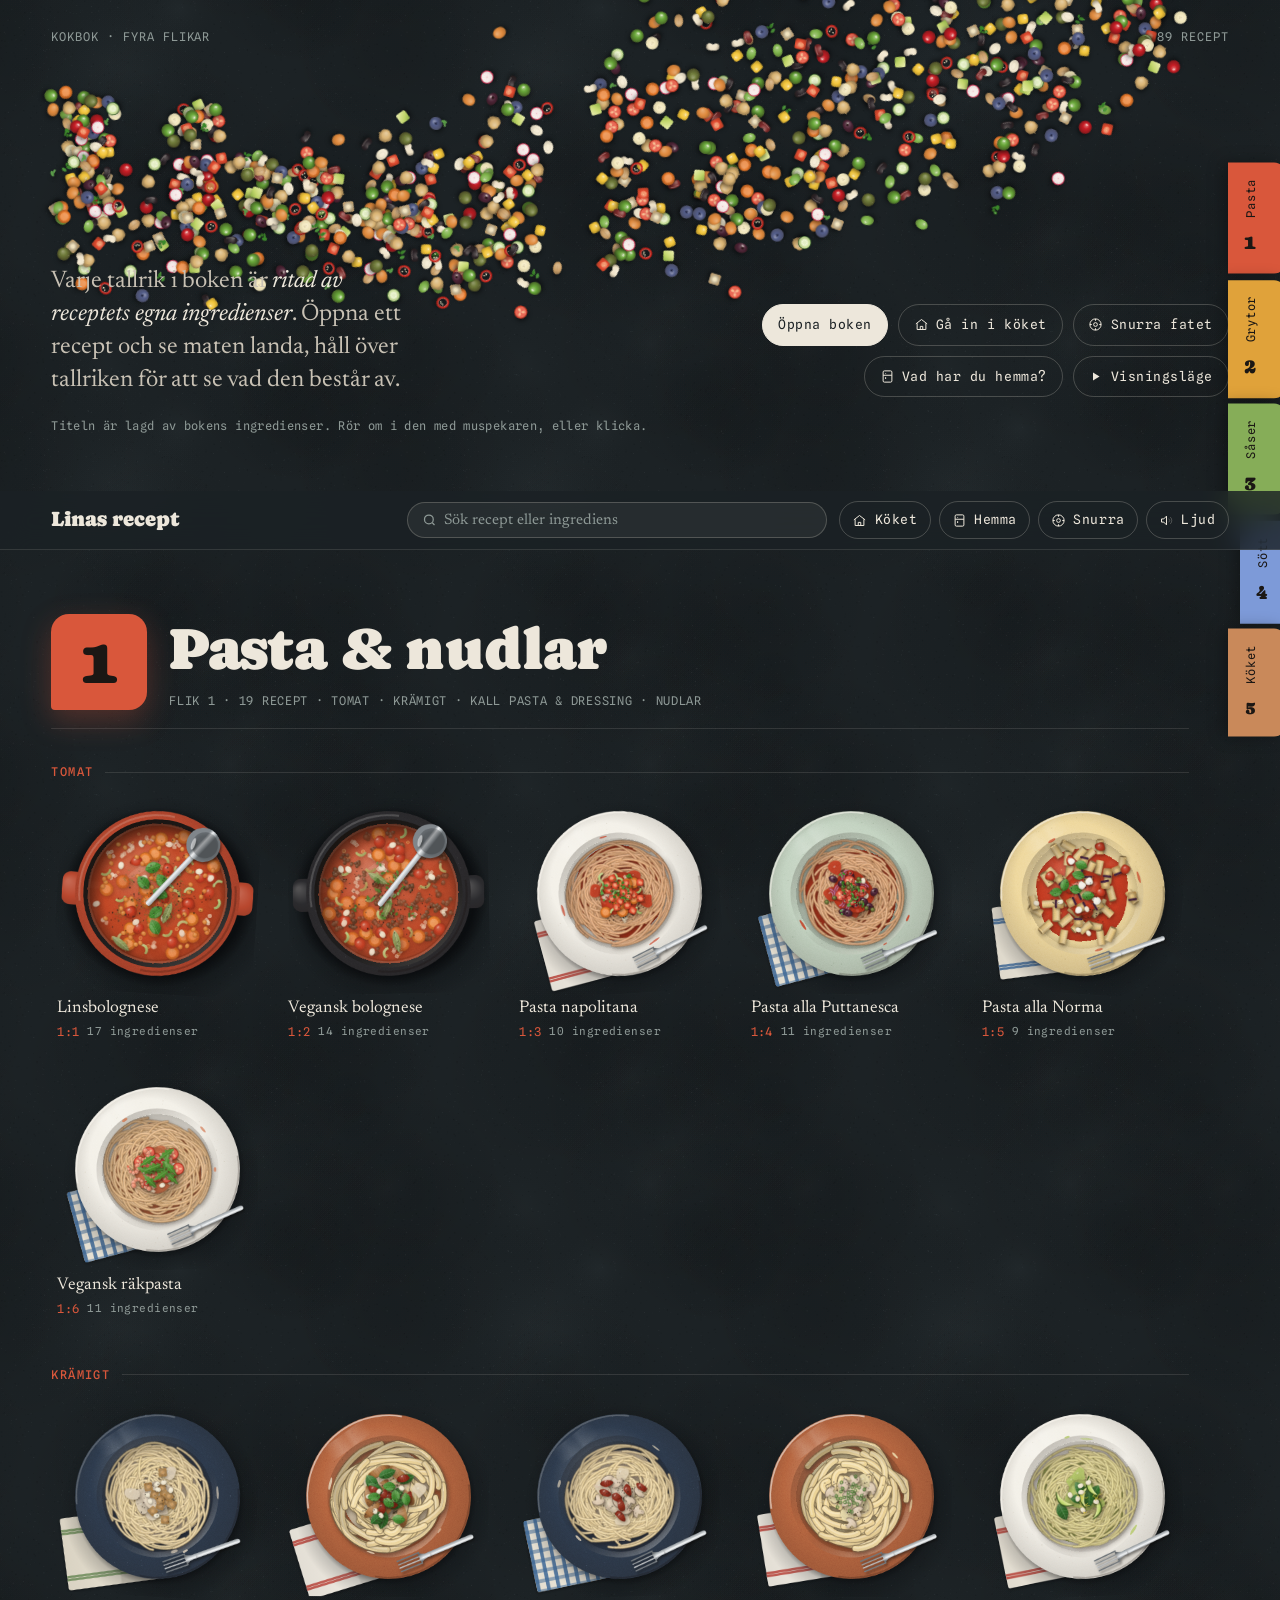
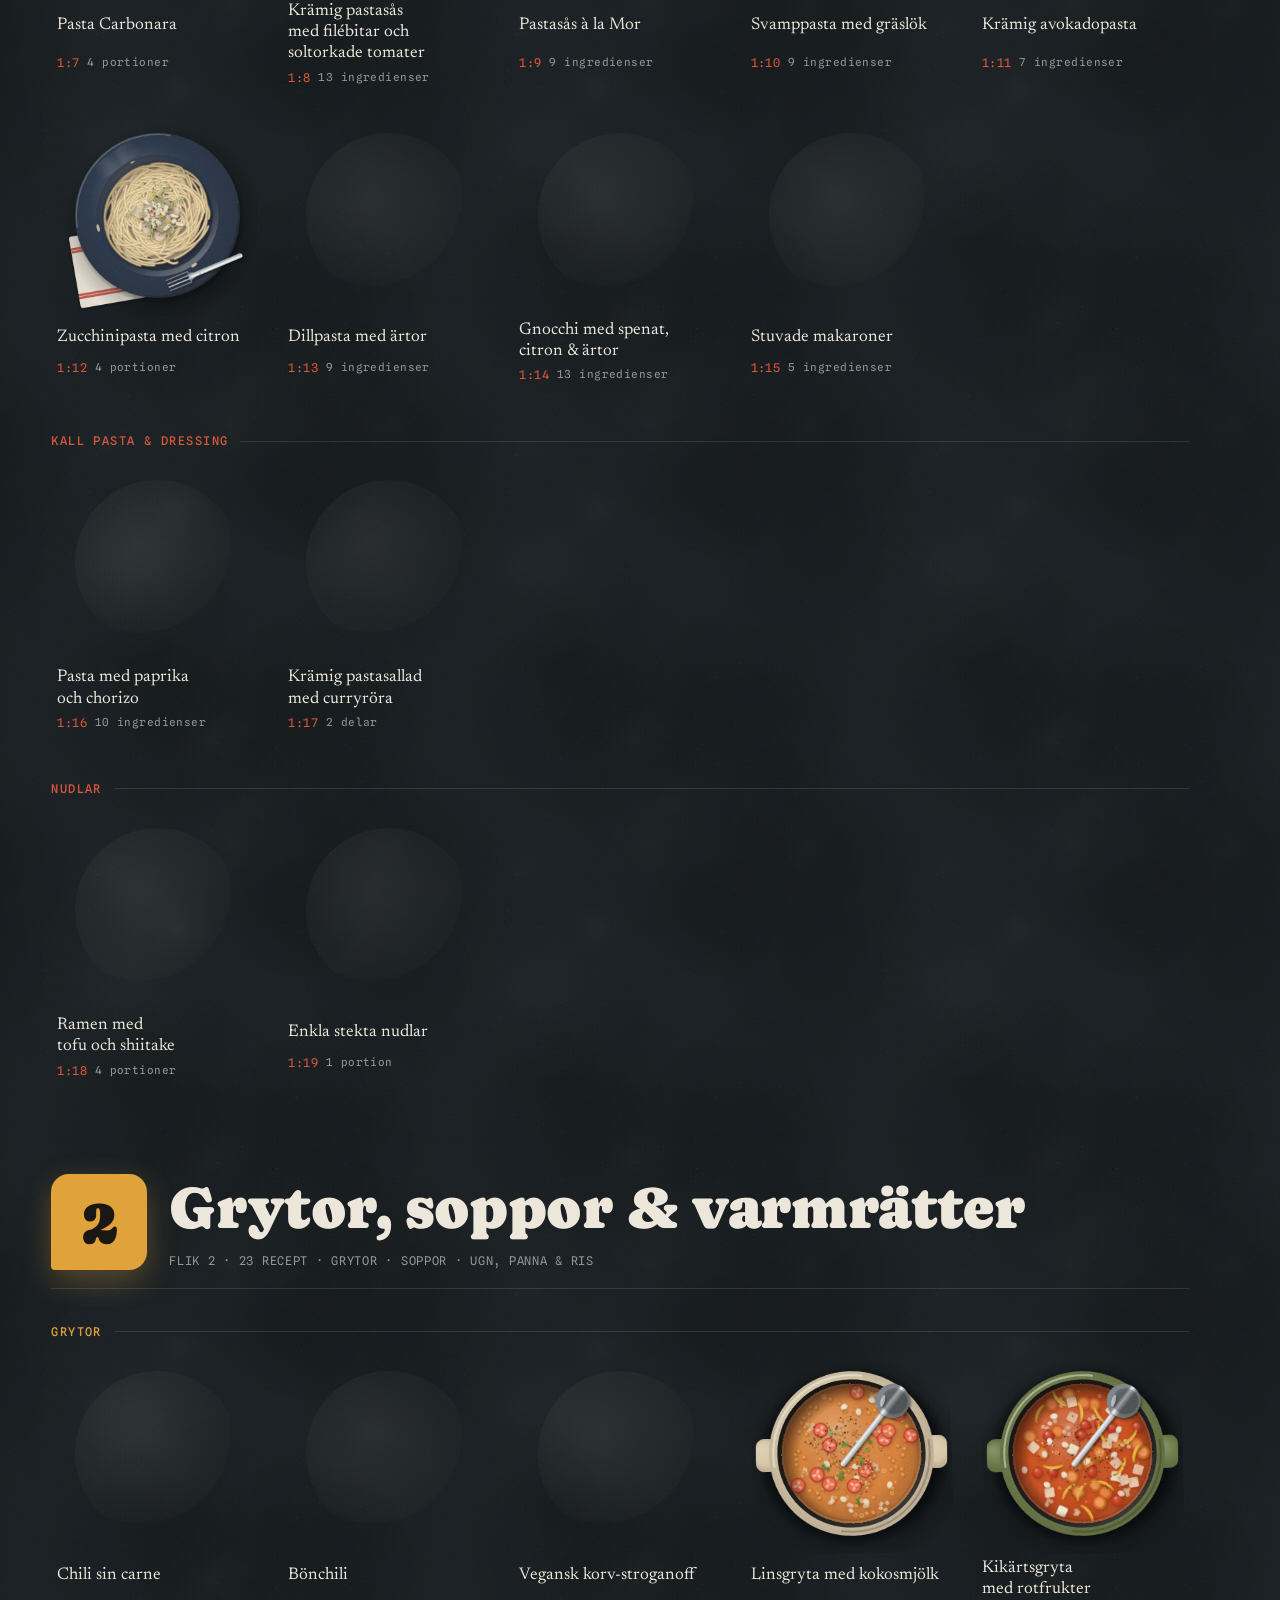
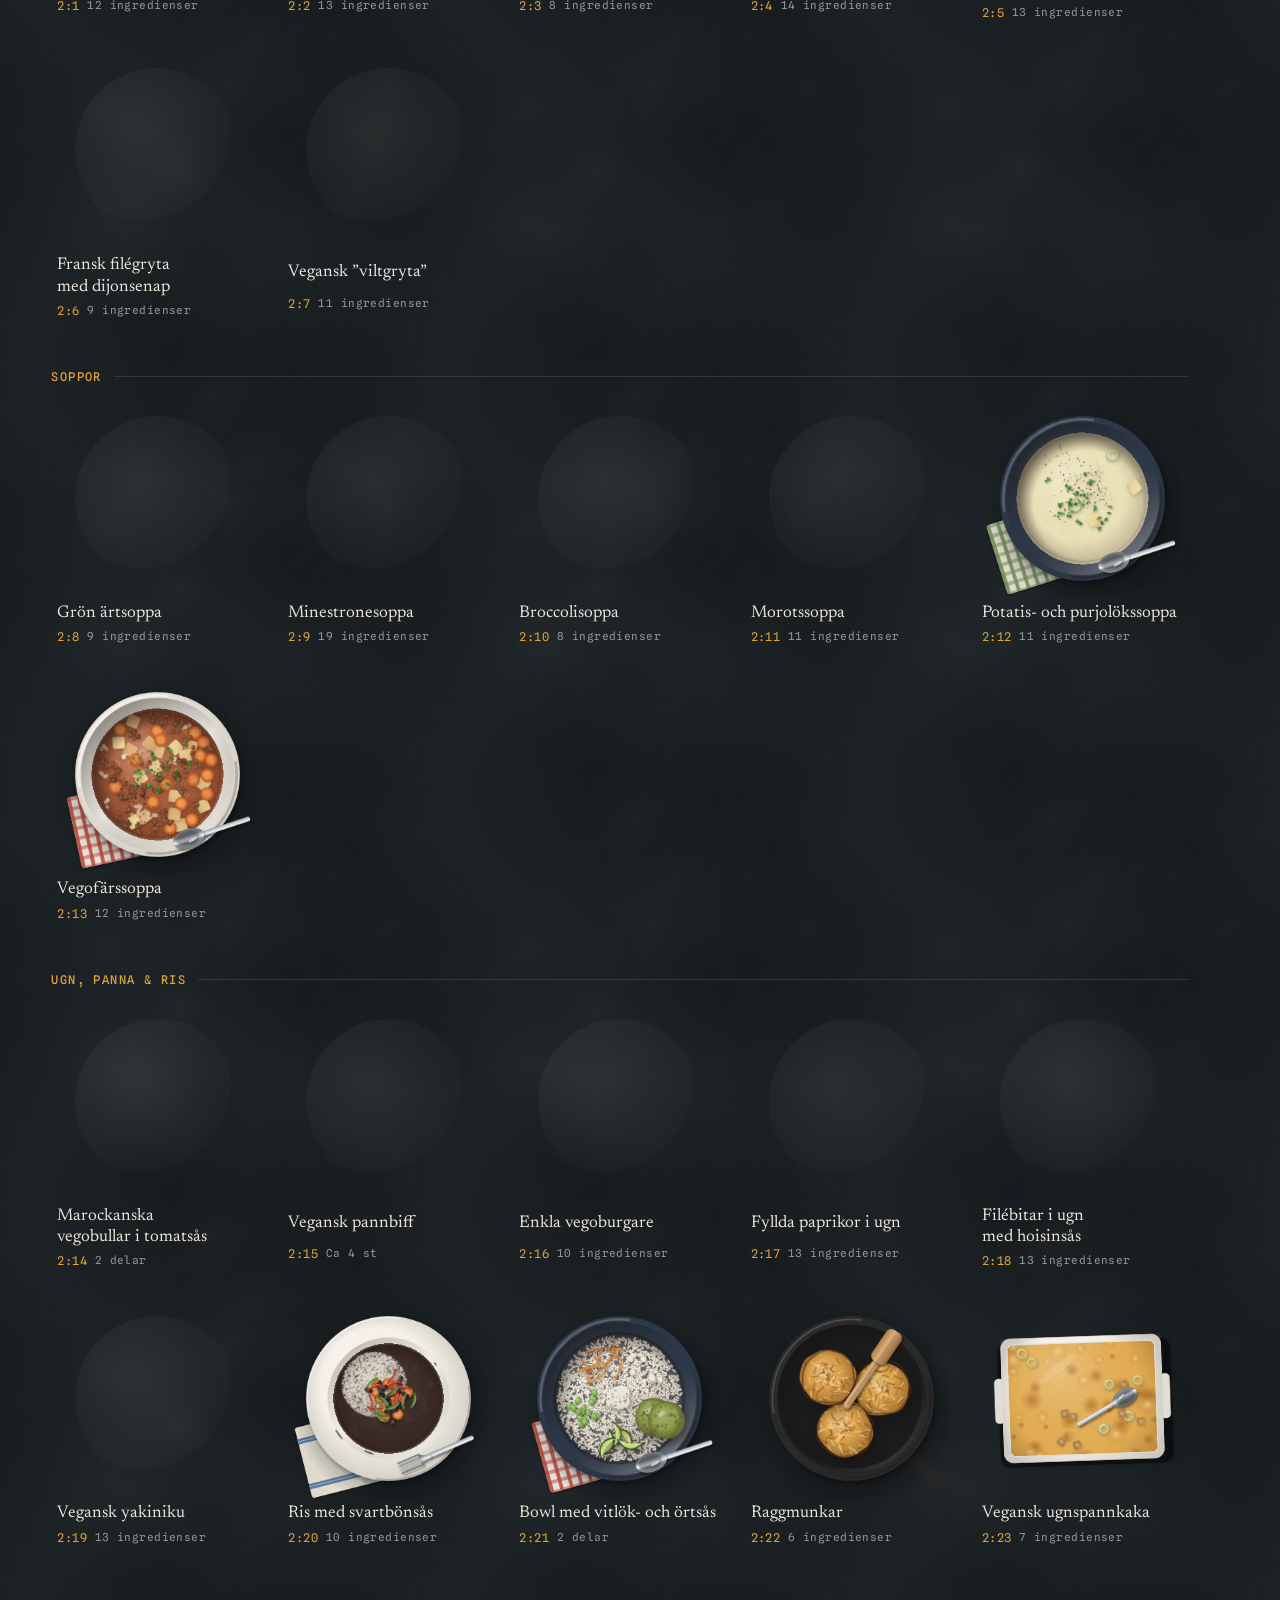
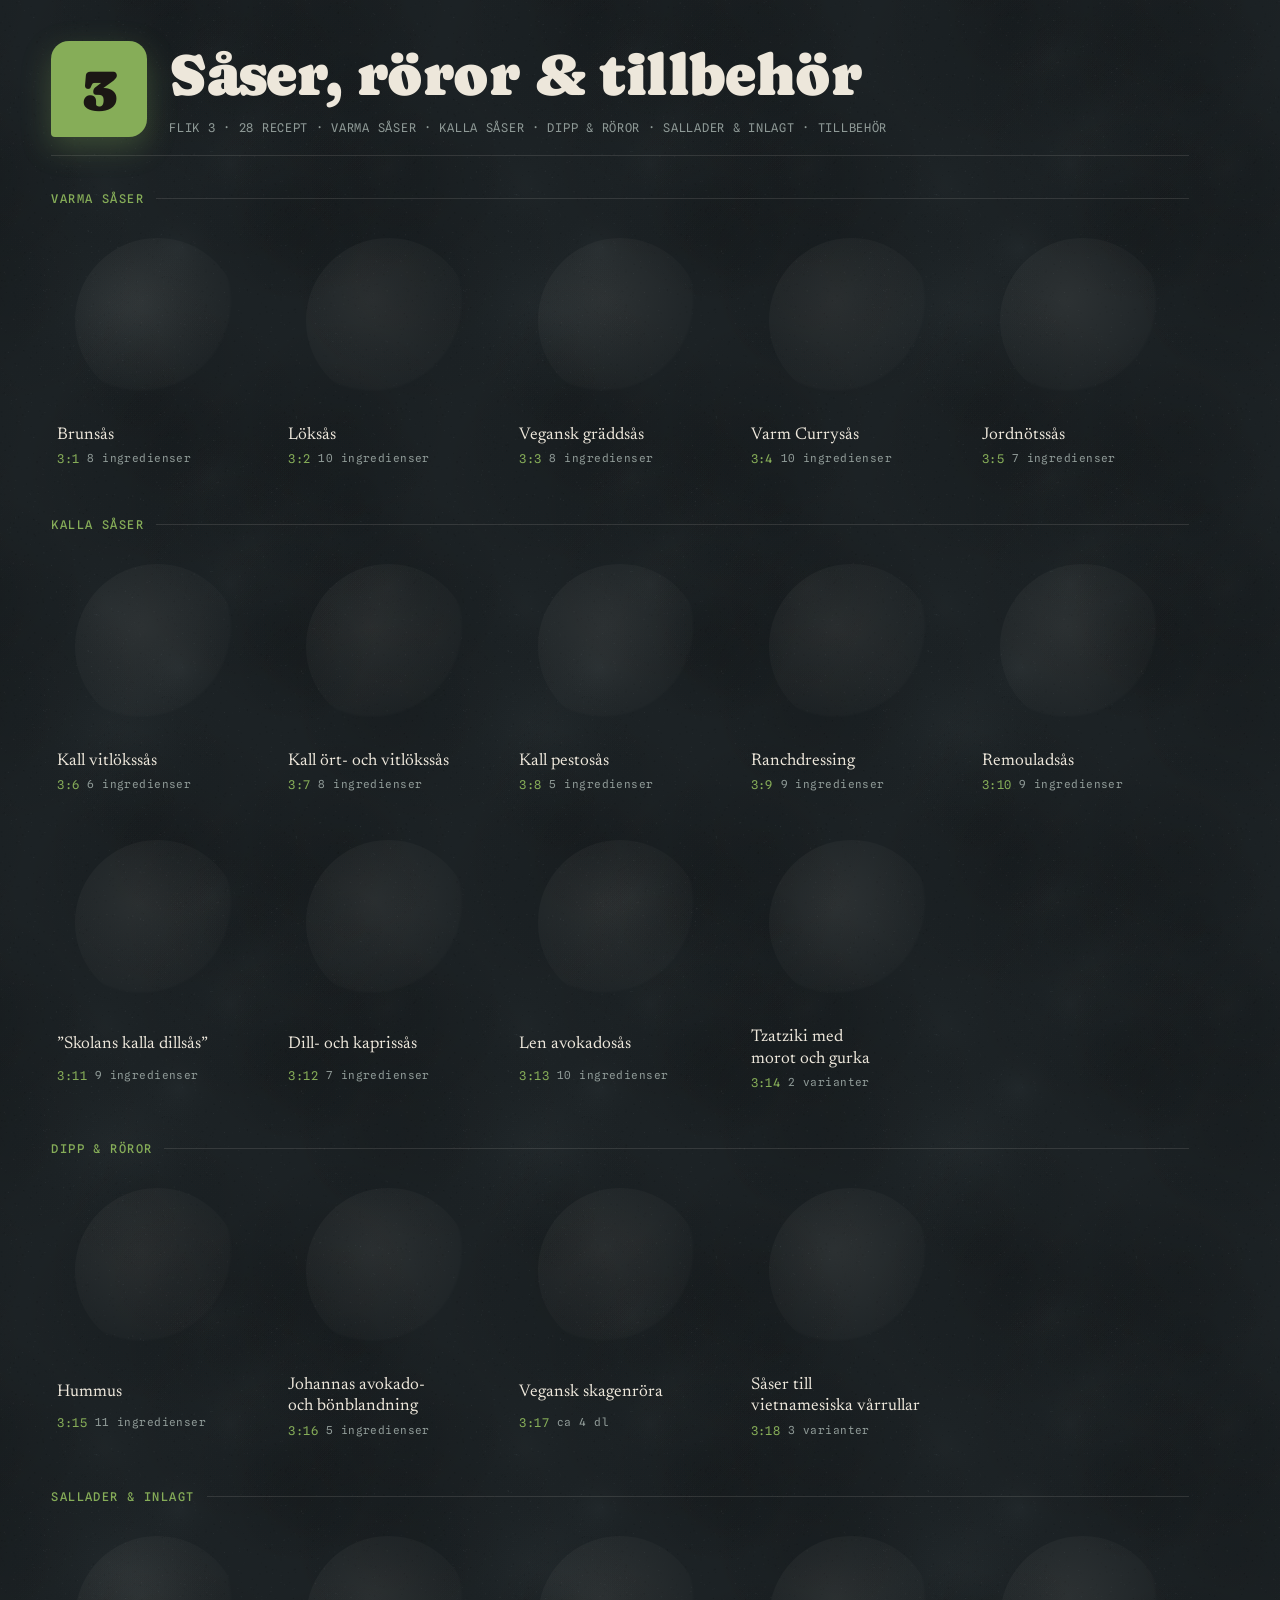
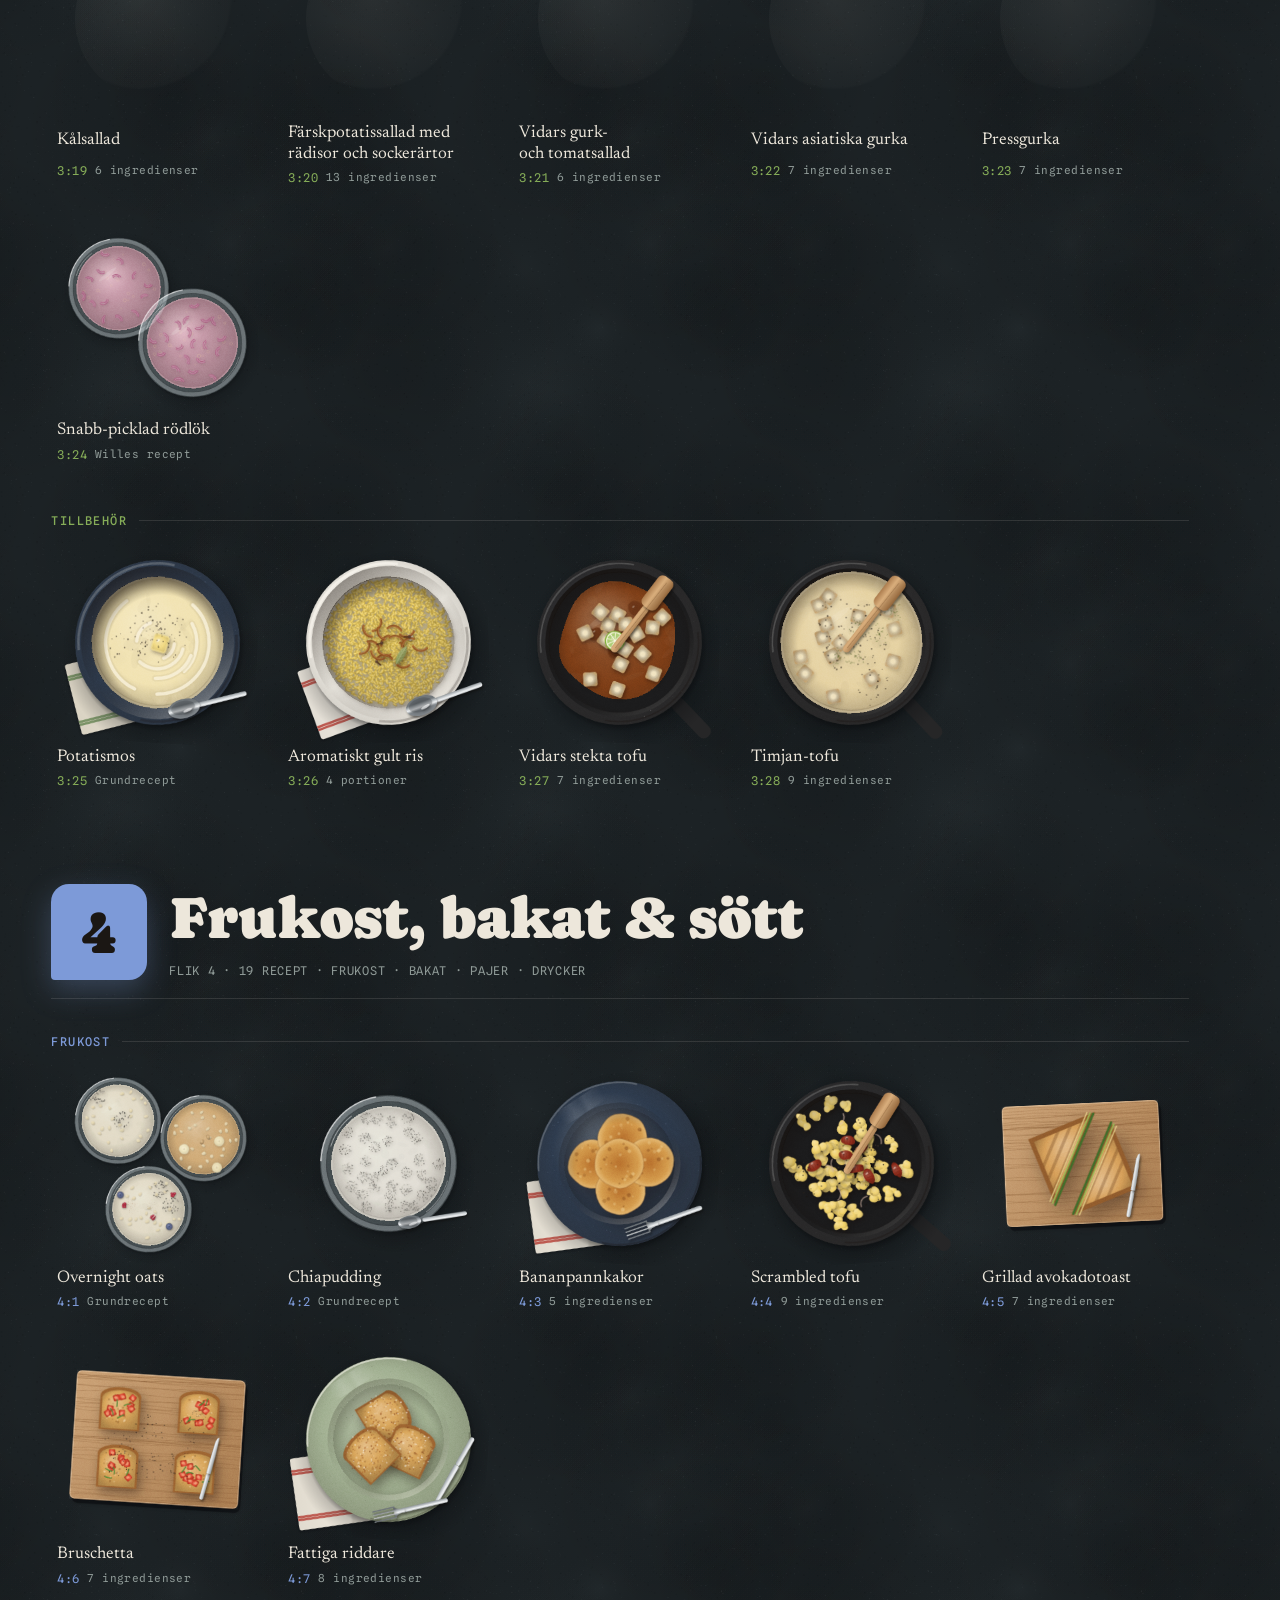
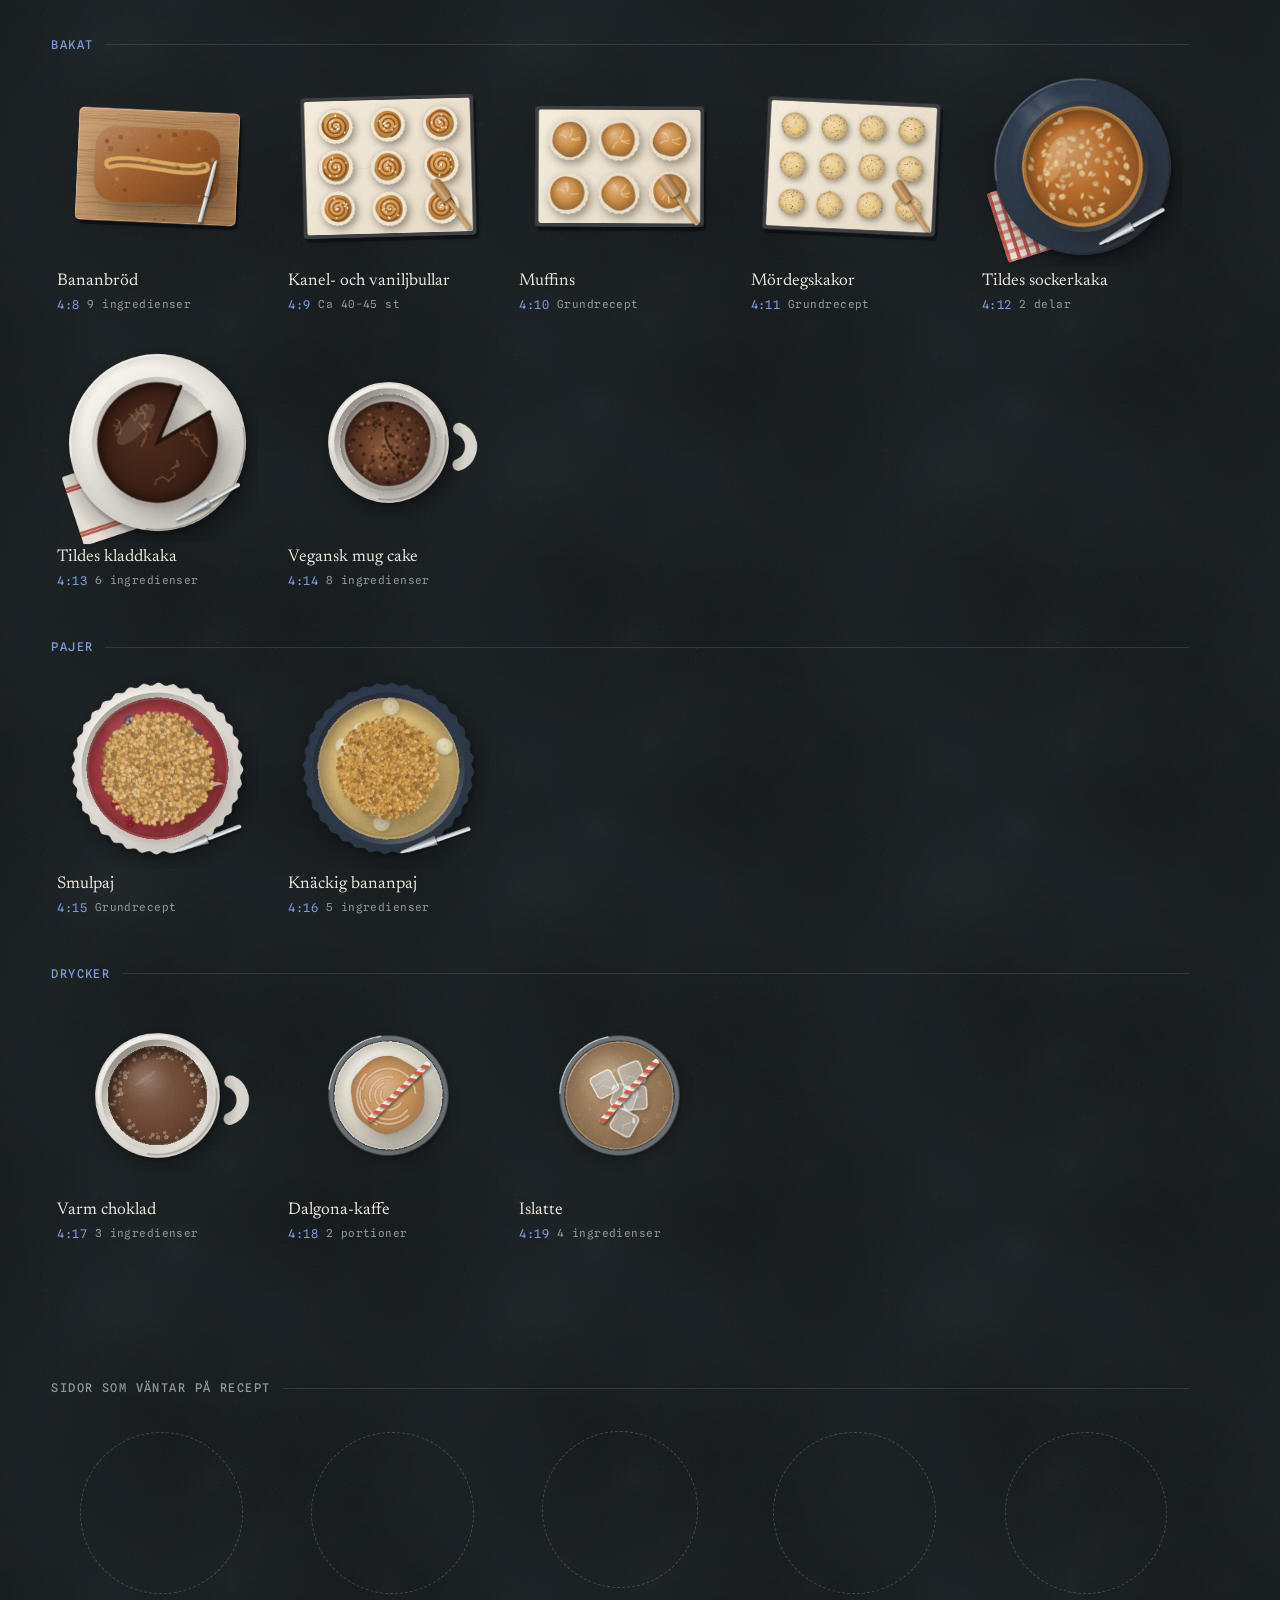
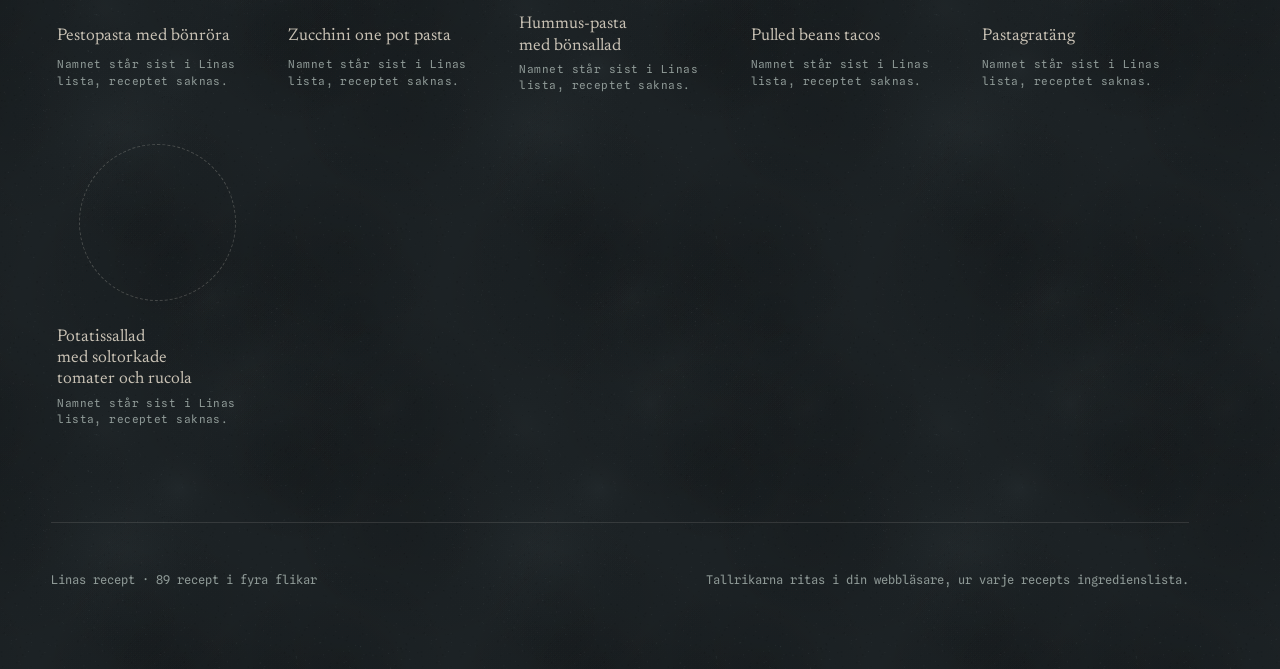
==== commit dde6f50c: "Färdigdukade rätter och stegfilmer som bygger upp rätten - Rätterna serveras med bestick, servett, s" ====
--- a/index.html
+++ b/index.html
@@ -385,6 +385,17 @@
 .m-confetti { position: absolute; inset: -40vh -10vw 0; pointer-events: none; overflow: visible; }
 .m-confetti img { position: absolute; left: var(--x); top: 0; width: var(--s); height: var(--s); opacity: 0; animation: conf var(--d) cubic-bezier(.25, .6, .4, 1) var(--delay) both; }
 @keyframes conf { 0% { transform: translate(0, -40px) rotate(0); opacity: 0; } 10% { opacity: 1; } 100% { transform: translate(var(--dx), 110vh) rotate(var(--r)); opacity: .9; } }
+/* the finished dish on the last screen */
+.k-done { display: grid; grid-template-columns: minmax(200px, 38%) minmax(0, 1fr); gap: 12px 3vw; align-items: center; }
+.k-final { position: relative; aspect-ratio: 1; width: 100%; max-width: 520px; justify-self: center; }
+.k-final canvas { position: absolute; inset: 0; width: 100%; height: 100%; animation: finalIn 1.6s cubic-bezier(.2, 1.2, .3, 1) both, finalSway 7s ease-in-out 1.6s infinite alternate; }
+.k-rays { position: absolute; inset: -18%; border-radius: 50%; background: repeating-conic-gradient(from 0deg, rgba(255, 222, 160, .16) 0 8deg, rgba(255, 222, 160, 0) 8deg 22deg); -webkit-mask: radial-gradient(circle, #000 20%, transparent 70%); mask: radial-gradient(circle, #000 20%, transparent 70%); animation: raysSpin 24s linear infinite, raysIn 1.6s ease-out both; }
+@keyframes finalIn { from { transform: scale(.4) rotate(-40deg); opacity: 0; } }
+@keyframes finalSway { from { transform: rotate(0deg) scale(1); } to { transform: rotate(7deg) scale(1.03); } }
+@keyframes raysSpin { to { transform: rotate(360deg); } }
+@keyframes raysIn { from { opacity: 0; transform: scale(.6); } }
+@media (max-width: 820px) { .k-done { grid-template-columns: 1fr; } .k-final { max-width: min(320px, 70vw); } }
+
 /* per-recipe performances */
 .m-props { pointer-events: none; }
 .m-props text { font-family: 'Caprasimo', Georgia, serif; fill: #ede7db; font-size: 26px; }
@@ -984,6 +995,12 @@
 G.mince = (c, r, col) => { for (let i = 0; i < 6; i++) { c.save(); c.translate((r() - .5) * .55, (r() - .5) * .55); blobPath(c, .13 + r() * .08, r, 6, .35); c.fillStyle = litFill(c, C.mix(col, C.dark(col, .3), r()), .2, .25, .35); c.fill(); c.restore(); } };
 G.crumble = (c, r, col) => { for (let i = 0; i < 5; i++) { c.save(); c.translate((r() - .5) * .5, (r() - .5) * .5); blobPath(c, .15 + r() * .1, r, 7, .3); c.fillStyle = litFill(c, C.mix(col, C.light(col, .2), r()), .25, .3, .25); c.fill(); c.restore(); } };
 G.pothalf = (c, r, col) => { c.beginPath(); c.ellipse(0, 0, .5, .4, 0, 0, TAU); c.fillStyle = '#b98a52'; c.fill(); c.beginPath(); c.ellipse(0, 0, .46, .36, 0, 0, TAU); c.fillStyle = litFill(c, col, .46, .3, .15); c.fill(); };
+G.saucetop = (c, r, col) => {
+  blobPath(c, .5, r, 13, .16); const g = c.createRadialGradient(-.08, -.1, .02, 0, 0, .55); g.addColorStop(0, C.light(col, .22)); g.addColorStop(.6, col); g.addColorStop(1, C.dark(col, .3)); c.fillStyle = g; c.fill();
+  c.save(); c.clip(); for (let i = 0; i < 26; i++) { const a = r() * TAU, d = Math.sqrt(r()) * .42; c.fillStyle = C.rgba(r() < .5 ? C.dark(col, .3) : C.light(col, .3), .35); c.beginPath(); c.ellipse(Math.cos(a) * d, Math.sin(a) * d, .03 + r() * .05, .02 + r() * .03, r() * 3, 0, TAU); c.fill(); } c.restore();
+  c.fillStyle = 'rgba(255,252,240,.35)'; c.beginPath(); c.ellipse(LX * .2, LY * .2, .16, .06, Math.atan2(LY, LX) + 1.57, 0, TAU); c.fill();
+  c.fillStyle = 'rgba(255,252,240,.2)'; c.beginPath(); c.ellipse(LX * .05, LY * .3, .06, .03, 0, 0, TAU); c.fill();
+};
 G.dab = (c, r, col) => { blobPath(c, .5, r, 9, .3); c.fillStyle = C.rgba(col, .88); c.fill(); glint(c, 0, 0, .45, .35); };
 G.ginger = (c, r, col) => G.shred(c, r, col, { n: 2, w: .05 });
 G.bacon = (c, r, col) => { rr(c, -.5, -.14, 1, .28, .06); c.fillStyle = col; c.fill(); c.fillStyle = 'rgba(245,215,190,.7)'; c.fillRect(-.5, -.03, 1, .06); };
@@ -1000,8 +1017,10 @@
     strands.push(pts);
   }
   strands.sort((a, b) => Math.hypot(...b[18]) - Math.hypot(...a[18]));
+  const sg = c.createRadialGradient(0, 0, .1, 0, 0, .5); sg.addColorStop(0, 'rgba(30,15,5,.35)'); sg.addColorStop(1, 'rgba(30,15,5,0)'); c.fillStyle = sg; c.beginPath(); c.arc(0, 0, .5, 0, TAU); c.fill();
   for (const pts of strands) {
-    let cc = C.mix(col, C.light(col, .15), r()); if (v.coat) cc = C.mix(cc, v.coat, v.coatK || .3);
+    const crown = 1 - Math.min(1, Math.hypot(...pts[20]) / .45);
+    let cc = C.mix(col, C.light(col, .15), r()); if (v.coat) cc = C.mix(cc, v.coat, v.coatK || .3); cc = crown > .5 ? C.light(cc, (crown - .5) * .25) : C.dark(cc, (.5 - crown) * .22);
     strokeTrip(c, () => { c.beginPath(); c.moveTo(pts[0][0], pts[0][1]); for (let k = 1; k < pts.length; k++) c.lineTo(pts[k][0], pts[k][1]); }, w, cc, .5);
   }
 };
@@ -1275,10 +1294,10 @@
   lentils: { g: 'lentil', col: '#df8a3e', n: 44, s: .02, L: 3, liq: ['#d9803a', 1.3], fam: 'Röda linser' },
   rice: { grp: 'ricepile', col: '#f6f0e0', s: .5, L: 1, fam: 'Ris' },
   yellowrice: { grp: 'ricepile', col: '#f0cf5a', s: .56, L: 1, fam: 'Ris' },
-  spaghetti: { grp: 'nest', col: '#eed395', s: .56, L: 1, v: { n: 72, w: .024 }, fam: 'Pasta' },
-  tagliatelle: { grp: 'nest', col: '#f0d493', s: .58, L: 1, v: { n: 30, w: .055 }, fam: 'Pasta' },
+  spaghetti: { grp: 'nest', col: '#eed395', s: .56, L: 1, v: { n: 124, w: .0165 }, fam: 'Pasta' },
+  tagliatelle: { grp: 'nest', col: '#f0d493', s: .58, L: 1, v: { n: 44, w: .044 }, fam: 'Pasta' },
   ramen: { grp: 'nest', col: '#efd48a', s: .5, L: 1, v: { n: 60, w: .018, wavy: .012 }, fam: 'Nudlar' },
-  udon: { grp: 'nest', col: '#f3e8cc', s: .56, L: 1, v: { n: 34, w: .048 }, fam: 'Nudlar' },
+  udon: { grp: 'nest', col: '#f3e8cc', s: .56, L: 1, v: { n: 48, w: .038 }, fam: 'Nudlar' },
   penne: { g: 'tube', col: '#eccd88', n: 26, s: .085, L: 1, fam: 'Pasta' },
   rigatoni: { g: 'rigatoni', col: '#ebca84', n: 24, s: .08, L: 1, fam: 'Pasta' },
   farfalle: { g: 'farfalle', col: '#efd28f', n: 22, s: .085, L: 1, fam: 'Pasta' },
@@ -1353,8 +1372,8 @@
   [/vitlök/, 'garlic'], [/schalotten|scharlotten|steklök/, 'shallot'], [/rödlök/, 'redonion'], [/salladslök/, 'scallion'], [/purjo/, 'leek'], [/gräslök/, 'chive'], [/lök/, 'onion'],
   [/morot|morötter/, t => /riv/.test(t) ? 'carrotshred' : 'carrot'], [/rödbet/, 'beet'], [/selleri/, 'celery'], [/palsternacka/, 'parsnip'],
   [/färskpotatis/, 'newpotato'], [/potatis/, 'potato'],
-  [/tomatpuré|bbq-sås \(eller tomatpuré\)/, t => /bbq/.test(t) ? 'bbq' : 'tomatopaste'], [/soltorkade/, 'sundried'], [/körsbärstomat|småtomat/, 'cherry'],
-  [/bönor i tomatsås/, 'beansInTomato'], [/burk körsbärstomater/, 'cannedcherry'], [/krossade tomat|burktomat|hela tomater|konserverade tomater|tomat-pastas|pastasås/, 'canned'], [/tomat/, 'tomato'],
+  [/tomatpuré|bbq-sås \(eller tomatpuré\)/, t => /bbq/.test(t) ? 'bbq' : 'tomatopaste'], [/soltorkade/, 'sundried'], [/burk körsbärstomater/, 'cannedcherry'], [/körsbärstomat|småtomat/, 'cherry'],
+  [/bönor i tomatsås/, 'beansInTomato'], [/krossade tomat|burktomat|hela tomater|konserverade tomater|tomat-pastas|pastasås/, 'canned'], [/tomat/, 'tomato'],
   [/paprikapulver/, 'paprikap'], [/paprik/, t => /grön/.test(t) ? 'greenpepper' : /gul/.test(t) && !/röd/.test(t) ? 'yellowpepper' : 'redpepper'],
   [/sweet chili/, 'sweetchili'], [/chiliflakes|chilipulver|chilipeppar|sambal|sriracha|tabasco|chiliflakes/, 'chiliflakes'], [/chili/, 'chili'],
   [/curry/, 'curry'], [/gurkmeja/, 'turmeric'], [/kanel/, 'cinnamon'], [/spiskummin|kardemumma|kryddpeppar|muskot|dragon|vaniljpulver/, 'spice'],
@@ -1472,6 +1491,16 @@
   c.beginPath(); c.arc(x, y, R * .92, 0, TAU); c.fillStyle = '#8d9295'; c.fill();
   ringShade(c, x, y, R * .92, R * .08, .45, .2);
   return { cx: x, cy: y, r: R * .86, deep: 1 };
+};
+V.boat = (c, s, rnd) => {
+  const { x, y, R } = s, gl = GLAZES[s.glaze];
+  c.save(); c.lineCap = 'round'; c.lineWidth = R * .13; c.strokeStyle = C.dark(gl.c, .12); c.beginPath(); c.arc(x - R * .98, y, R * .26, Math.PI * .45, Math.PI * 1.55); c.stroke(); c.restore();
+  const path = () => { c.beginPath(); c.moveTo(x + R * 1.02, y - R * .05); c.bezierCurveTo(x + R * .7, y - R * .5, x - R * .35, y - R * .72, x - R * .78, y - R * .4); c.bezierCurveTo(x - R * 1.02, y - R * .15, x - R * 1.02, y + R * .15, x - R * .78, y + R * .4); c.bezierCurveTo(x - R * .35, y + R * .72, x + R * .7, y + R * .5, x + R * 1.02, y + R * .05); c.closePath(); };
+  c.save(); c.shadowColor = 'rgba(5,6,8,.55)'; c.shadowBlur = c.getTransform().a * R * .12; c.shadowOffsetX = R * .06 * c.getTransform().a; c.shadowOffsetY = R * .1 * c.getTransform().a; path(); c.fillStyle = bodyFill(c, x, y, R, gl.c); c.fill(); c.restore();
+  path(); c.fillStyle = bodyFill(c, x, y, R, gl.c); c.fill();
+  speckle(c, x, y, R * .9, gl.sp, rnd, 70);
+  c.save(); c.translate(x - R * .05, y); c.scale(1.28, 1); c.beginPath(); c.arc(0, 0, R * .54, 0, TAU); c.restore(); c.fillStyle = C.dark(gl.c, .18); c.fill();
+  return { cx: x - R * .05, cy: y, r: R * .52, deep: 1 };
 };
 V.ramekin = (c, s, rnd) => {
   const { x, y, R } = s, gl = GLAZES[s.glaze];
@@ -1626,9 +1655,10 @@
       }
     }
     const hasNest = items.some(i => i.grp) && mode !== 'sectors'; const sectorsUsed = [], sectorQueue = [];
-    if (base && ((hasNest && vs.m === 'nest') || vs.dabs)) {   // sauce dabs over the pasta
+    if (base && ((hasNest && vs.m === 'nest') || vs.dabs)) {   // sauce dabs over the pasta, and a spoonful on top
       const n = Math.round(10 * aScale);
       place(items, a, rnd, n, { g: 'dab', col: base.col, s: .07, L: 1.5, ing: -2 }, 'center', .55, .03);
+      if (!vs.notop) items.push({ g: 'saucetop', col: base.col, s: (a.r || .27) * (C.lum(base.col) > .72 ? .55 : .8), L: 1.6, x: (a.cx || .5) + (rnd() - .5) * .02, y: (a.cy || .5) + (rnd() - .5) * .02, rot: rnd() * TAU, seed: Math.floor(rnd() * 1e9), ing: -2 });
     }
     for (const it of ings) {
       const k = K[it.k]; if (!k || !k.g || hide.has(it.k)) continue;
@@ -1641,7 +1671,8 @@
       if (mode === 'sectors' && L < 5 && !k.grp) { const si = sectorsUsed.indexOf(it.k) >= 0 ? sectorsUsed.indexOf(it.k) : sectorsUsed.push(it.k) - 1; const make = { g: k.g, col: k.col, v: k.v, s: k.s * (a.r / .275), L, ing: it.idx }; const nn = vs.counts && vs.counts[it.k] != null ? vs.counts[it.k] : Math.round(k.n * aScale * .8); sectorQueue.push([make, nn, si]); continue; }
       if (L >= 5) { pm = 'center'; spread = vs.garnishSpread || .7; }
       if (mode === 'fill' && L < 5) { pm = 'uniform'; }
-      if (hasNest && L >= 2 && L < 5) { pm = 'center'; spread = .7; }
+      if (hasNest && L >= 2 && L < 5) { pm = 'center'; spread = .52; }
+      if (hasNest && L >= 5) { spread = .45; }
       const make = { g: k.g, col: k.col, v: k.v, s: k.s * (vs.itemScale || 1) * (a.r ? Math.max(.75, Math.min(1.25, a.r / .275)) : 1), L, ing: it.idx };
       if (mode === 'fill' && L <= 3 && base) { make.subCol = base.col; }
       place(items, a, rnd, n, make, pm, spread, k.s * .8);
@@ -1659,6 +1690,7 @@
   });
   scene.items.sort((a, b) => a.L - b.L);
   scene.flat = all;
+  scene.dress = dressScene(scene, rec, spec);
   return scene;
 }
 /* a portion multiplier as more (or fewer) plates on the table */
@@ -1673,6 +1705,7 @@
       const a = v.area, na = a.rect ? { ...a, rect: [tx(a.rect[0]), ty(a.rect[1]), a.rect[2] * s, a.rect[3] * s] } : { ...a, cx: tx(a.cx), cy: ty(a.cy), r: a.r * s };
       out.vessels.push({ ...v, x: tx(v.x), y: ty(v.y), R: v.R != null ? v.R * s : v.R, w: v.w != null ? v.w * s : v.w, h: v.h != null ? v.h * s : v.h, area: na, copy: ci });
     });
+    (sc.dress || []).forEach(d => { out.dress = out.dress || []; out.dress.push({ ...d, x: tx(d.x), y: ty(d.y), L: d.L && d.L * s, w: d.w && d.w * s, h: d.h && d.h * s, copy: ci }); });
     let items = sc.items; if (k < 1) items = items.filter((it, i) => it.grp || it.L >= 5 || i % 2 === 0);
     items.forEach(it => out.items.push({ ...it, x: tx(it.x), y: ty(it.y), s: it.s * s, copy: ci, rot: it.rot + ci * .7 }));
   });
@@ -1757,7 +1790,70 @@
   const w = size * sc; c.drawImage(spr, it.x * S - w / 2 + (opts.dx || 0), it.y * S - w / 2 + (opts.dy || 0), w, w);
   c.restore();
 }
+/* ---------- tableware: cutlery and linen, so each dish reads as served ---------- */
+function steel(c, w) { const g = c.createLinearGradient(0, -w, 0, w); g.addColorStop(0, '#80868b'); g.addColorStop(.35, '#f1f3f4'); g.addColorStop(.6, '#c3c8cb'); g.addColorStop(1, '#6f7579'); return g; }
+function wood(c, w) { const g = c.createLinearGradient(0, -w, 0, w); g.addColorStop(0, '#a8784a'); g.addColorStop(.4, '#d9ae7c'); g.addColorStop(1, '#8e6238'); return g; }
+const WARE = {
+  fork(c, L) { const w = L * .03; c.fillStyle = steel(c, w * 1.4); rr(c, -L / 2, -w, L * .6, w * 2, w); c.fill(); c.beginPath(); c.moveTo(L * .08, -w); c.quadraticCurveTo(L * .18, -w * .6, L * .22, -w * 2.6); c.lineTo(L * .22, w * 2.6); c.quadraticCurveTo(L * .18, w * .6, L * .08, w); c.fill();
+    for (let i = 0; i < 4; i++) { const yy = -w * 2.3 + i * w * 1.53; rr(c, L * .2, yy - w * .28, L * .3, w * .56, w * .28); c.fill(); } c.fillStyle = 'rgba(255,255,255,.55)'; c.fillRect(-L * .45, -w * .35, L * .45, w * .25); },
+  knife(c, L) { const w = L * .032; c.fillStyle = steel(c, w * 1.5); rr(c, -L / 2, -w, L * .42, w * 2, w); c.fill(); c.beginPath(); c.moveTo(-L * .08, -w * 1.1); c.lineTo(L * .42, -w * 1.1); c.quadraticCurveTo(L * .52, -w * .2, L * .5, w * .4); c.quadraticCurveTo(L * .2, w * 1.2, -L * .08, w * 1.1); c.closePath(); c.fill(); c.fillStyle = 'rgba(255,255,255,.5)'; c.fillRect(-L * .05, -w * .9, L * .45, w * .3); },
+  spoon(c, L, big) { const w = L * .03; c.fillStyle = steel(c, w * 1.5); rr(c, -L / 2, -w, L * .62, w * 2, w); c.fill(); c.beginPath(); c.ellipse(L * .3, 0, L * (big ? .2 : .16), L * (big ? .12 : .09), 0, 0, TAU); c.fill(); c.fillStyle = 'rgba(40,44,48,.25)'; c.beginPath(); c.ellipse(L * .31, w * .4, L * (big ? .15 : .12), L * (big ? .085 : .062), 0, 0, TAU); c.fill(); c.fillStyle = 'rgba(255,255,255,.6)'; c.beginPath(); c.ellipse(L * .26, -L * .03, L * .06, L * .018, -.2, 0, TAU); c.fill(); },
+  ladle(c, L) { const w = L * .028; c.fillStyle = steel(c, w * 1.5); rr(c, -L / 2, -w, L * .7, w * 2, w); c.fill(); c.beginPath(); c.arc(L * .32, 0, L * .17, 0, TAU); c.fill(); c.fillStyle = 'rgba(40,44,48,.3)'; c.beginPath(); c.arc(L * .33, w * .5, L * .13, 0, TAU); c.fill(); c.fillStyle = 'rgba(255,255,255,.55)'; c.beginPath(); c.ellipse(L * .26, -L * .08, L * .06, L * .02, -.4, 0, TAU); c.fill(); },
+  spatula(c, L) { const w = L * .04; c.fillStyle = wood(c, w * 2.5); rr(c, -L / 2, -w, L * .62, w * 2, w); c.fill(); rr(c, L * .1, -w * 2.4, L * .4, w * 4.8, w * 1.6); c.fill(); c.strokeStyle = 'rgba(90,55,25,.3)'; c.lineWidth = w * .2; c.beginPath(); c.moveTo(-L * .45, 0); c.lineTo(L * .45, w * .3); c.stroke(); },
+  chopsticks(c, L) { [-1, 1].forEach(s => { c.save(); c.translate(0, s * L * .025); c.rotate(s * .03); c.beginPath(); c.moveTo(-L / 2, -L * .014); c.lineTo(L / 2, -L * .006); c.lineTo(L / 2, L * .006); c.lineTo(-L / 2, L * .014); c.closePath(); c.fillStyle = wood(c, L * .014); c.fill(); c.fillStyle = '#2b2b2e'; c.fillRect(-L / 2, -L * .014, L * .12, L * .028); c.restore(); }); },
+  server(c, L) { const w = L * .03; c.fillStyle = steel(c, w * 1.5); rr(c, -L / 2, -w, L * .5, w * 2, w); c.fill(); c.beginPath(); c.moveTo(0, -w * 2.2); c.lineTo(L * .5, -w * .6); c.quadraticCurveTo(L * .55, 0, L * .5, w * .6); c.lineTo(0, w * 2.2); c.closePath(); c.fill(); c.fillStyle = 'rgba(255,255,255,.45)'; c.fillRect(L * .04, -w * 1.3, L * .38, w * .4); },
+  straw(c, L) { const w = L * .035; rr(c, -L / 2, -w, L, w * 2, w); c.fillStyle = '#f5f1ea'; c.fill(); c.save(); c.clip(); c.strokeStyle = '#d9573b'; c.lineWidth = w * 1.2; for (let x = -L / 2; x < L / 2; x += w * 3.2) { c.beginPath(); c.moveTo(x, -w * 1.5); c.lineTo(x + w * 2, w * 1.5); c.stroke(); } c.restore(); },
+  servers(c, L) { c.save(); c.translate(0, -L * .06); WARE.spatula(c, L); c.restore(); c.save(); c.translate(0, L * .07); const w = L * .04; c.fillStyle = wood(c, w * 2.5); rr(c, -L / 2, -w, L * .62, w * 2, w); c.fill(); for (let i = 0; i < 3; i++) { rr(c, L * .12, -w * 2.2 + i * w * 1.7, L * .38, w * 1.1, w * .5); c.fill(); } c.restore(); }
+};
+function drawWare(c, d) {
+  c.save(); c.translate(d.x, d.y); c.rotate(d.a);
+  const sc = c.getTransform(), px = Math.hypot(sc.a, sc.b);
+  c.shadowColor = 'rgba(10,8,6,.45)'; c.shadowBlur = px * .012; c.shadowOffsetX = px * .006; c.shadowOffsetY = px * .01;
+  WARE[d.kind](c, d.L, d.big); c.restore();
+}
+function drawNapkin(c, d) {
+  c.save(); c.translate(d.x, d.y); c.rotate(d.a);
+  c.shadowColor = 'rgba(5,6,8,.4)'; c.shadowBlur = c.getTransform().a * .015; c.shadowOffsetY = c.getTransform().a * .006;
+  rr(c, -d.w / 2, -d.h / 2, d.w, d.h, .012); c.fillStyle = d.col; c.fill(); c.shadowColor = 'transparent';
+  c.save(); c.clip(); c.fillStyle = C.rgba(d.stripe, .85);
+  if (d.check) { for (let x = -d.w / 2; x < d.w / 2; x += .05) c.fillRect(x, -d.h / 2, .018, d.h); c.globalAlpha = .6; for (let y = -d.h / 2; y < d.h / 2; y += .05) c.fillRect(-d.w / 2, y, d.w, .018); }
+  else { [-.34, -.3, .3, .34].forEach(f => c.fillRect(-d.w / 2, d.h * f, d.w, .012)); }
+  const g = c.createLinearGradient(-d.w / 2, 0, d.w / 2, 0); g.addColorStop(0, 'rgba(0,0,0,.06)'); g.addColorStop(.5, 'rgba(255,255,255,.08)'); g.addColorStop(.52, 'rgba(0,0,0,.08)'); g.addColorStop(1, 'rgba(0,0,0,0)'); c.fillStyle = g; c.fillRect(-d.w / 2, -d.h / 2, d.w, d.h);
+  c.restore(); c.restore();
+}
+function dressScene(scene, rec, spec) {
+  const v = scene.vessels[0]; if (!v || spec.nodress) return [];
+  const r = mulberry(strHash(rec.id + 'dress')), out = [], id = rec.id, many = scene.vessels.length > 1;
+  const onRim = (kind, ang, L, tilt = .35, big) => { const R = (v.R || .4) * (v.type === 'plate' ? .88 : v.type === 'bowl' ? .95 : 1.02); out.push({ kind, x: v.x + Math.cos(ang) * R, y: v.y + Math.sin(ang) * R, a: ang + Math.PI / 2 + tilt, L, big }); };
+  const inside = (kind, ang, L, big) => { const R = (v.R || .4) * .42; out.push({ kind, x: v.x + Math.cos(ang) * R, y: v.y + Math.sin(ang) * R, a: ang, L, big }); };
+  const napkin = () => { const nap = [['#ece6d8', '#3f6a9a'], ['#f1ece2', '#c0453a'], ['#e7e0cf', '#6f8f5a'], ['#efe9dc', '#c0453a']][Math.floor(r() * 4)]; out.unshift({ napkin: 1, x: v.x - .2 + r() * .06, y: v.y + .22 + r() * .05, a: -.35 + r() * .2, w: .52, h: .36, col: nap[0], stripe: nap[1], check: r() < .35 }); };
+  const t = v.type, m = META_HINT(id);
+  if (many) return out;
+  if (t === 'plate') {
+    if (m.cake) onRim('server', Math.PI * .28, .36, .2);
+    else if (m.patty) { onRim('knife', Math.PI * .12, .38, .08); onRim('fork', Math.PI * .38, .38, .08); }
+    else onRim('fork', Math.PI * .27, .4, .32);
+    napkin();
+  } else if (t === 'bowl') {
+    if (id === 'ramen') onRim('chopsticks', -Math.PI * .22, .56, -1.35);
+    else if (m.salad) onRim('servers', Math.PI * .25, .42, .15);
+    else onRim('spoon', Math.PI * .26, .4, .45, 1);
+    napkin();
+  } else if (t === 'pot') inside('ladle', -Math.PI * .28, .5, 1);
+  else if (t === 'skillet') inside('spatula', -Math.PI * .3, .46);
+  else if (t === 'boat') out.push({ kind: 'spoon', x: v.x - .02, y: v.y + .04, a: -.5, L: .3 });
+  else if (t === 'ramekin') onRim('spoon', Math.PI * .3, .28, .5);
+  else if (t === 'jar') onRim('spoon', Math.PI * .3, .36, .5);
+  else if (t === 'glass') out.push({ kind: 'straw', x: v.x + .05, y: v.y - .02, a: -.8, L: .42 });
+  else if (t === 'board') out.push({ kind: 'knife', x: v.x + (v.w || .8) * .32, y: v.y + (v.h || .6) * .2, a: -1.35, L: .32 });
+  else if (t === 'tray') out.push({ kind: 'spatula', x: v.x + (v.w || .8) * .36, y: v.y + (v.h || .6) * .28, a: -2.2, L: .3 });
+  else if (t === 'ovendish') out.push({ kind: 'spoon', x: v.x + .12, y: v.y + .05, a: -.5, L: .34, big: 1 });
+  else if (t === 'piedish') onRim('server', Math.PI * .3, .36, .25);
+  return out;
+}
+const META_HINT = id => ({ cake: ['sockerkaka', 'kladdkaka'].includes(id), patty: ['pannbiff', 'fattiga-riddare'].includes(id), salad: ['kalsallad', 'farskpotatissallad', 'gurk-tomatsallad', 'pastasallad', 'bonblandning'].includes(id) });
 function renderUnder(scene, S, c) {
+  c.save(); c.scale(S, S); (scene.dress || []).forEach(d => d.napkin && drawNapkin(c, d)); c.restore();
   c.save(); c.scale(S, S);
   scene.vessels.forEach((v, i) => { const r = mulberry(strHash(scene.id + i)); V[v.type](c, v, r); });
   c.restore();
@@ -1777,10 +1873,11 @@
   });
   c.restore();
   c.save(); c.globalCompositeOperation = 'overlay'; c.globalAlpha = .07; c.fillStyle = grainPattern(c);
-  scene.vessels.forEach(v => { c.save(); c.beginPath(); if (v.w) c.rect((v.x - v.w / 2) * S, (v.y - v.h / 2) * S, v.w * S, v.h * S); else if (v.R) c.arc(v.x * S, v.y * S, v.R * S, 0, TAU); c.clip(); c.fillRect(0, 0, S, S); c.restore(); });
+  scene.vessels.forEach(v => { if (v.type === 'boat') return; c.save(); c.beginPath(); if (v.w) c.rect((v.x - v.w / 2) * S, (v.y - v.h / 2) * S, v.w * S, v.h * S); else if (v.R) c.arc(v.x * S, v.y * S, v.R * S, 0, TAU); c.clip(); c.fillRect(0, 0, S, S); c.restore(); });
   c.restore();
   c.save(); c.scale(S, S);
   scene.vessels.forEach(v => { if (v.area.glass) glassOver(c, v); else if (!v.area.rect) innerShadow(c, v.area); });
+  (scene.dress || []).forEach(d => !d.napkin && drawWare(c, d));
   c.restore();
 }
 function renderScene(scene, S, cv) {
@@ -1861,11 +1958,11 @@
   'raggmunkar': { v: 'skillet', m: 'mound', nobase: 1, form: { g: 'raggmunk', k: 'potato', n: 3, s: .28, rr: .45 }, hide: ['potato'] },
   'ugnspannkaka': { v: 'ovendish', w: .8, h: .62, glaze: 'white', m: 'fill', base: '#e0a84e', bs: 'baked', swap: { leek: 'leek' }, counts: { smokedtofu: 12, leek: 10 } },
   /* 3 · Såser */
-  'brunsas': { v: 'saucepan', R: .34, bs: 'sauce', base: '#7b4a2b' },
-  'loksas': { v: 'saucepan', R: .34, base: '#b88a5a', swap: { onion: 'friedonion' }, counts: { friedonion: 22 } },
-  'graddsas': { v: 'saucepan', R: .33, bs: 'soup', base: '#c9a27a', hide: ['jam', 'lingon'] },
-  'currysas': { v: 'saucepan', R: .33, bs: 'soup', hide: ['garlic'] },
-  'jordnotssas': { v: 'saucepan', R: .33, base: '#b27238', hide: ['onion', 'garlic'] },
+  'brunsas': { v: 'boat', glazes: ['white', 'oat', 'celadon'], R: .34, bs: 'sauce', base: '#7b4a2b' },
+  'loksas': { v: 'boat', glazes: ['white', 'oat', 'celadon'], R: .34, base: '#b88a5a', swap: { onion: 'friedonion' }, counts: { friedonion: 22 } },
+  'graddsas': { v: 'boat', glazes: ['white', 'oat', 'celadon'], R: .33, bs: 'soup', base: '#c9a27a', hide: ['jam', 'lingon'] },
+  'currysas': { v: 'boat', glazes: ['white', 'oat', 'celadon'], R: .33, bs: 'soup', hide: ['garlic'] },
+  'jordnotssas': { v: 'boat', glazes: ['white', 'oat', 'celadon'], R: .33, base: '#b27238', hide: ['onion', 'garlic'] },
   'kall-vitlokssas': { v: 'ramekin', R: .32, bs: 'soup', deco: [{ g: 'drizzle', col: '#c9a93a', s: .2, n: 2 }], counts: { garlic: 3 }, glazes: ['ink', 'blue', 'rust'] },
   'kall-ort-vitlokssas': { v: 'ramekin', R: .32, bs: 'soup', counts: { sundried: 6, garlic: 2 }, glazes: ['ink', 'rust', 'sage'] },
   'kall-pestosas': { v: 'ramekin', R: .32, bs: 'soup', counts: { pesto: 10 }, glazes: ['ink', 'rust'] },
@@ -2772,48 +2869,75 @@
 }
 
 /* ==========================================================================
-   Stegfilmer — every step in cook mode becomes a little film of what you
-   actually do, played with the ingredients that step mentions.
+   Stegfilmer — every step in cook mode becomes a small, sunlit film of what
+   you actually do, played with that step's own ingredients. What goes into
+   the pot stays in the pot, and the last step ends in the finished dish.
    ========================================================================== */
 function initProcess(A) {
   const clamp = (v, a, b) => Math.max(a, Math.min(b, v));
   const ACTIONS = [
     [/sätt (på )?ugnen|värm ugnen|sätt på en platta/, 'preheat', 'Värm ugnen'],
-    [/grädda|gratinera|tillaga i ugn|in i ugnen|i ugnen i|in formen i/, 'bake', 'Grädda'],
-    [/\bfinriv|\bgrovriv|\briv\b|\briv(er|en)? |rivjärn|riv av/, 'grate', 'Riv'],
+    [/grädda|gratinera|tillaga i ugn|in i ugnen|i ugnen i|in formen i|ställ in/, 'bake', 'Grädda'],
+    [/riv (av |ner )?skalet|citronskal|apelsinskal|zest/, 'zest', 'Riv skalet'],
+    [/\bfinriv|\bgrovriv|\briv\b|\briv(er|en)? |rivjärn/, 'grate', 'Riv'],
+    [/pressa (ner |i )?(vitlök|vitlöken)|pressa vitlök|pressad vitlök|pressa ner den/, 'press', 'Pressa vitlöken'],
     [/\bskala\b/, 'peel', 'Skala'],
-    [/hacka|skiva|strimla|tärna|\bskär\b|dela |dela,|ansa|mortla|kärna ur/, 'chop', 'Skär'],
-    [/mixa|mosa|stavmixer|mixkanna|potatisstomp|pressa ner|pressa i/, 'blend', 'Mixa'],
+    [/finhacka|grovhacka|hacka|skiva|strimla|tärna|\bskär\b|dela |dela,|ansa|mortla|kärna ur|klyfta/, 'chop', 'Skär'],
+    [/smält/, 'melt', 'Smält'],
+    [/mosa|potatisstomp|stompa/, 'mash', 'Mosa'],
+    [/mixa|stavmixer|mixkanna/, 'blend', 'Mixa'],
     [/vispa/, 'whisk', 'Vispa'],
     [/fräs|\bstek|bryn|rosta|glansig/, 'fry', 'Stek'],
     [/koka|sjud|puttra|bubbla/, 'boil', 'Koka'],
-    [/häll av|skölj|sila|rinna av|krama ur|ånga av/, 'drain', 'Häll av'],
-    [/forma|rulla ihop|rulla små|kavla|platta (ut|till)|knåda/, 'shape', 'Forma'],
-    [/tillsätt|lägg i|lägg ner|häll (i|på|över|ner)|smula ner|vänd ner|rör ner|blanda ner|lägg över/, 'add', 'Tillsätt'],
-    [/blanda|rör om|rör ihop|rör samman|rör till|arbeta (ihop|samman)|massera|vänd runt|fluffa/, 'mix', 'Blanda'],
-    [/låt stå|vila|låt dra|dra i|svalna|jäsa|över natten|kylskåp|i kylen|kallna|tina/, 'rest', 'Låt vila'],
+    [/skölj|krama ur/, 'rinse', 'Skölj'],
+    [/häll av|sila|rinna av|ånga av/, 'drain', 'Häll av'],
+    [/kavla|platta ut/, 'roll', 'Kavla'],
+    [/knåda|arbeta (ihop|samman)/, 'knead', 'Knåda'],
+    [/forma|rulla ihop|rulla små|platta till|rulla mördegen/, 'shape', 'Forma'],
+    [/jäsa/, 'rise', 'Låt jäsa'],
+    [/pensla/, 'brush', 'Pensla'],
+    [/häll (i|på|över|ner|upp)|ringla/, 'pour', 'Häll'],
+    [/tillsätt|lägg i|lägg ner|smula ner|vänd ner|rör ner|blanda ner|lägg över|lägg tillbaka/, 'add', 'Tillsätt'],
+    [/blanda|rör om|rör ihop|rör samman|rör till|massera|vänd runt|fluffa/, 'mix', 'Blanda'],
+    [/kylskåp|i kylen|kyl |över natten|kallna|svalna/, 'chill', 'Låt kallna'],
+    [/låt stå|vila|låt dra|dra i|tina/, 'rest', 'Låt vila'],
     [/smaka av|salta|peppra|krydda|smaksätt/, 'season', 'Smaka av'],
-    [/servera|toppa|strö|fördela|ringla|garnera|fyll |pensla|bred /, 'serve', 'Servera']
+    [/strö|toppa|garnera|fördela|fyll /, 'sprinkle', 'Strö över'],
+    [/servera|lägg upp|dela ut/, 'serve', 'Servera']
   ];
-  const VESSEL_WORDS = [[/stekpanna|panna|pannan/, 'skillet'], [/gryta|kastrull|kastrullen|grytan/, 'pot'], [/bunke|skål|bunken|mixkanna/, 'bowl'], [/ugnsform|form\b|formen|plåt/, 'dish']];
-  function segments(id, text) {
+  const VESSEL_WORDS = [[/stekpanna|pannan|\bpanna\b/, 'skillet'], [/gryta|kastrull|kastrullen|grytan/, 'pot'], [/bunke|skål|bunken|mixkanna|burk/, 'bowl'], [/ugnsform|formen|\bform\b|plåt/, 'dish']];
+  const IN_VESSEL = new Set(['fry', 'boil', 'add', 'mix', 'blend', 'season', 'pour', 'melt', 'whisk', 'mash']);
+  function segmentsOf(id, text) {
     const sents = text.split(/(?<=[.!?)])\s+(?=[A-ZÅÄÖ(])/);
-    const out = []; let vessel = null;
+    const out = []; let vessel = null, lastIngs = []; const fl = A.flat(id);
     sents.forEach(s => {
       const low = s.toLowerCase();
-      for (const [re, v] of VESSEL_WORDS) if (re.test(low)) { vessel = v; break; }
+      let own = null; for (const [re, v] of VESSEL_WORDS) if (re.test(low)) { vessel = v; own = v; break; }
+      const pastaK = /pasta|spaghetti|nudl|makaron|gnocchi|tagliatelle/.test(low) ? (fl.find(f => K[f.k] && (K[f.k].grp === 'nest' || ['penne', 'rigatoni', 'farfalle', 'macaroni', 'gnocchi'].includes(f.k))) || {}).k || ((VIS[id] || {}).extra || []).find(k => K[k] && (K[k].grp === 'nest' || K[k].g === 'tube')) : null;
       const hits = [];
       for (const [re, act, word] of ACTIONS) { const m = low.match(re); if (m) hits.push([m.index, act, word]); }
       hits.sort((a, b) => a[0] - b[0]);
       let { hits: ings } = A.stepIngredients(id, s);
-      if (/alla ingredienser|ingredienserna|övriga ingredienser|resterande ingredienser|resten av ingredienserna/.test(low)) ings = A.flat(id).map((f, i) => /:$/.test(f.t) ? -1 : i).filter(i => i >= 0);
+      if (/alla ingredienser|ingredienserna|övriga ingredienser|resterande ingredienser|resten av ingredienserna|de torra/.test(low)) ings = fl.map((f, i) => /:$/.test(f.t) ? -1 : i).filter(i => i >= 0);
+      if (!ings.length && lastIngs.length && !/alla|ugnen/.test(low)) ings = lastIngs; if (ings.length) lastIngs = ings;
       const temp = (s.match(/(\d{3})\s*°/) || [])[1];
-      const mins = A.timersIn(s)[0];
       const uniq = []; hits.forEach(h => { if (!uniq.some(u => u[1] === h[1])) uniq.push(h); });
-      uniq.slice(0, 2).forEach(([, act, word]) => out.push({ act, word, ings, text: s, temp, mins, vessel, cold: /kyl|kallna|natten/.test(low), rise: /jäsa/.test(low) }));
+      const posOf = i => { const n = (A.shortName(fl[i].t) || '').toLowerCase().split(' ')[0]; if (!n) return 9999; const st_ = n.slice(0, Math.max(3, Math.min(5, n.length - 1))); const m = low.indexOf(st_); return m < 0 ? 9999 : m; };
+      uniq.slice(0, 3).forEach(([at, act, word]) => { const ord = [...ings].sort((x, y) => { const px = posOf(x), py = posOf(y); const dx = px >= at ? px - at : 5000 + at - px, dy = py >= at ? py - at : 5000 + at - py; return dx - dy; }); out.push({ act, word, ings: ord, text: s, temp, vessel, own, pastaK, cold: /kyl|kallna|natten/.test(low) }); });
     });
     if (!out.length) out.push({ act: 'serve', word: 'Servera', ings: [], text, vessel });
     return out.filter((s, i) => i === 0 || s.act !== out[i - 1].act || s.text !== out[i - 1].text);
+  }
+  // what has already gone into the pot, and what colour the liquid has, before a given step
+  function history(id, stepIdx) {
+    const steps = A.R[id].parts.flatMap(p => p.steps || []), fl = A.flat(id);
+    const kinds = [], liqs = []; let vessel = null;
+    for (let i = 0; i < stepIdx; i++) segmentsOf(id, steps[i]).forEach(sg => {
+      if (!IN_VESSEL.has(sg.act)) return; if (sg.vessel) vessel = sg.vessel;
+      if (sg.act === 'boil' && sg.pastaK && !sg.ings.length) return;
+      sg.ings.forEach(ii => { const k = fl[ii] && fl[ii].k; if (!k || !K[k]) return; if ((K[k].g || K[k].grp) && !kinds.includes(k)) kinds.push(k); if (K[k].liq) liqs.push(k); });
+    });
+    return { kinds: kinds.slice(-6), liq: mixLiq(liqs), vessel };
   }
 
   /* ---------------- helpers ---------------- */
@@ -2830,217 +2954,362 @@
     const cv = itemSprite({ g: w[0], col: w[1] || (K[kind] && K[kind].col) || '#ccc', v: { kind: w[2] }, s: 1, x: 0, y: 0, rot: -.35, seed: 3 }, px); SPR.set(key, cv); return cv;
   }
   const liquidOf = kind => { const k = K[kind]; return k && (k.liq ? k.liq[0] : null); };
+  function mixLiq(kinds) { let r = 0, g = 0, b = 0, w = 0; kinds.forEach(k => { const L = K[k] && K[k].liq; if (!L) return; const [cr, cg, cb] = C.rgb(L[0]); r += Math.log(Math.max(cr, 10)) * L[1]; g += Math.log(Math.max(cg, 10)) * L[1]; b += Math.log(Math.max(cb, 10)) * L[1]; w += L[1]; }); return w ? C.hex([Math.exp(r / w), Math.exp(g / w), Math.exp(b / w)]) : null; }
   function blit(c, spr, x, y, sc = 1, rot = 0, a = 1, shadow = true) {
     if (!spr) return; const s = spr._size * sc; c.save(); c.globalAlpha = a; c.translate(x, y); c.rotate(rot);
-    if (shadow) { c.shadowColor = 'rgba(15,8,4,.4)'; c.shadowBlur = s * .12; c.shadowOffsetX = s * .05; c.shadowOffsetY = s * .08; }
+    if (shadow) { c.shadowColor = 'rgba(40,20,5,.4)'; c.shadowBlur = s * .12; c.shadowOffsetX = s * .05; c.shadowOffsetY = s * .08; }
     c.drawImage(spr, -s / 2, -s / 2, s, s); c.restore();
   }
-  const ease = t => t < .5 ? 2 * t * t : 1 - Math.pow(-2 * t + 2, 2) / 2;
   const fr = x => x - Math.floor(x);
-
-  /* ---------------- props ---------------- */
-  function board(c, S) {
-    c.save(); c.shadowColor = 'rgba(0,0,0,.5)'; c.shadowBlur = S * .04; c.shadowOffsetY = S * .02;
-    rr(c, S * .08, S * .2, S * .84, S * .6, S * .04); const g = c.createLinearGradient(0, S * .2, 0, S * .8); g.addColorStop(0, '#d2a878'); g.addColorStop(1, '#b08253'); c.fillStyle = g; c.fill(); c.restore();
-    c.save(); rr(c, S * .08, S * .2, S * .84, S * .6, S * .04); c.clip(); c.strokeStyle = 'rgba(110,70,35,.22)'; c.lineWidth = S * .003;
-    for (let i = 0; i < 26; i++) { const y = S * (.21 + i * .023); c.beginPath(); c.moveTo(S * .08, y); for (let k = 1; k <= 12; k++) c.lineTo(S * (.08 + k * .07), y + Math.sin(k + i) * S * .003); c.stroke(); }
-    c.restore(); c.beginPath(); c.arc(S * .86, S * .5, S * .025, 0, TAU); c.fillStyle = 'rgba(40,24,12,.45)'; c.fill();
-  }
-  function knife(c, S, x, y, rot) {
-    c.save(); c.translate(x, y); c.rotate(rot);
-    c.shadowColor = 'rgba(0,0,0,.45)'; c.shadowBlur = S * .02; c.shadowOffsetX = S * .015; c.shadowOffsetY = S * .02;
-    c.beginPath(); c.moveTo(0, 0); c.lineTo(S * .34, -S * .005); c.quadraticCurveTo(S * .36, S * .04, S * .3, S * .075); c.lineTo(0, S * .075); c.closePath();
-    const g = c.createLinearGradient(0, 0, 0, S * .075); g.addColorStop(0, '#f4f6f7'); g.addColorStop(.6, '#c5cacd'); g.addColorStop(1, '#8d9397'); c.fillStyle = g; c.fill();
-    c.shadowColor = 'transparent'; rr(c, -S * .2, S * .012, S * .21, S * .05, S * .02); c.fillStyle = '#3a2a1f'; c.fill();
-    c.fillStyle = '#c9b89c'; [-.15, -.09, -.03].forEach(p => { c.beginPath(); c.arc(S * p, S * .037, S * .007, 0, TAU); c.fill(); });
+  const eio = t => t < .5 ? 2 * t * t : 1 - Math.pow(-2 * t + 2, 2) / 2;
+  const shade = (c, S, blur = .03, ox = .012, oy = .022, a = .42) => { c.shadowColor = `rgba(50,28,10,${a})`; c.shadowBlur = S * blur; c.shadowOffsetX = S * ox; c.shadowOffsetY = S * oy; };
+
+  /* ---------------- the kitchen counter every film is shot on ---------------- */
+  const BACK = new Map();
+  const TOWELS = [['#f3eee4', '#c8473a'], ['#eef0ec', '#3f6a9a'], ['#f2ecdf', '#6b8f4e'], ['#f4efe6', '#d6923a']];
+  const WOODS = ['#c99b69', '#d3a878', '#bf8f5f', '#caa16f'];
+  function backdrop(S, seed) {
+    const key = S + '|' + seed; if (BACK.has(key)) return BACK.get(key);
+    if (BACK.size > 24) BACK.clear();
+    const cv = mkCanvas(S, S), c = cv.getContext('2d'), r = mulberry(seed);
+    c.save(); rr(c, 0, 0, S, S, S * .05); c.clip();
+    const wood = WOODS[Math.floor(r() * WOODS.length)];
+    const plank = S / 5.2;
+    for (let i = 0; i < 6; i++) { const g = c.createLinearGradient(0, i * plank, 0, (i + 1) * plank); const col = C.mix(wood, r() < .5 ? C.light(wood, .1) : C.dark(wood, .08), r()); g.addColorStop(0, C.light(col, .04)); g.addColorStop(1, C.dark(col, .05)); c.fillStyle = g; c.fillRect(0, i * plank, S, plank);
+      c.strokeStyle = C.rgba(C.dark(wood, .4), .16); c.lineWidth = S * .0018; for (let k = 0; k < 7; k++) { const y = i * plank + r() * plank; c.beginPath(); c.moveTo(0, y); for (let q = 1; q <= 14; q++) c.lineTo(q * S / 14, y + Math.sin(q * .9 + k + i) * S * .003); c.stroke(); }
+      c.fillStyle = 'rgba(70,40,15,.28)'; c.fillRect(0, (i + 1) * plank - S * .002, S, S * .003); }
+    const [tc, ts] = TOWELS[Math.floor(r() * TOWELS.length)], corner = Math.floor(r() * 4);
+    c.save(); c.translate(corner % 2 ? S * .98 : S * .02, corner < 2 ? S * .03 : S * .97); c.rotate((corner % 2 ? 1 : -1) * (corner < 2 ? .5 : 2.6));
+    shade(c, S, .02, .004, .008, .3); rr(c, -S * .2, -S * .12, S * .4, S * .24, S * .01); c.fillStyle = tc; c.fill(); c.shadowColor = 'transparent';
+    c.fillStyle = C.rgba(ts, .8); [-.08, -.06, .06, .08].forEach(f => c.fillRect(-S * .2, S * f, S * .4, S * .008)); c.restore();
+    const deco = (x, y, kind) => { c.save(); c.translate(x, y); shade(c, S, .03, .01, .018, .35);
+      if (kind === 'herb') { c.beginPath(); c.arc(0, 0, S * .075, 0, TAU); c.fillStyle = '#b8643c'; c.fill(); c.shadowColor = 'transparent'; c.beginPath(); c.arc(0, 0, S * .062, 0, TAU); c.fillStyle = '#4a3322'; c.fill(); for (let i = 0; i < 10; i++) { c.save(); c.rotate(i / 10 * TAU + r()); c.translate(S * .04, 0); c.scale(S * .07, S * .07); G.basil(c, r, i % 2 ? '#3f8a2d' : '#4f9a36'); c.restore(); } }
+      if (kind === 'salt') { c.beginPath(); c.arc(0, 0, S * .045, 0, TAU); c.fillStyle = '#efe9dd'; c.fill(); c.shadowColor = 'transparent'; c.beginPath(); c.arc(0, 0, S * .034, 0, TAU); c.fillStyle = '#fbfaf6'; c.fill(); c.save(); scatterDots(c, r, 30, S * .03, S * .002, S * .004, ['#e8e4dc', '#ffffff'], [.6, 1], false); c.restore(); }
+      if (kind === 'oil') { c.beginPath(); c.arc(0, 0, S * .04, 0, TAU); c.fillStyle = 'rgba(190,160,40,.85)'; c.fill(); c.shadowColor = 'transparent'; c.beginPath(); c.arc(0, 0, S * .018, 0, TAU); c.fillStyle = '#2d3b20'; c.fill(); c.fillStyle = 'rgba(255,255,230,.5)'; c.beginPath(); c.arc(-S * .015, -S * .015, S * .008, 0, TAU); c.fill(); }
+      if (kind === 'mill') { c.beginPath(); c.arc(0, 0, S * .035, 0, TAU); c.fillStyle = '#5a3e2a'; c.fill(); c.shadowColor = 'transparent'; c.beginPath(); c.arc(0, 0, S * .012, 0, TAU); c.fillStyle = '#c9ced1'; c.fill(); }
+      c.restore(); };
+    const spots = [[.09, .12], [.91, .12], [.09, .88], [.91, .88]].filter((_, i) => i !== corner);
+    ['herb', 'salt', 'oil', 'mill'].sort(() => r() - .5).slice(0, 2).forEach((k, i) => deco(S * spots[i][0], S * spots[i][1], k));
+    const g = c.createLinearGradient(0, 0, S, S); g.addColorStop(0, 'rgba(255,240,205,.12)'); g.addColorStop(.6, 'rgba(255,240,205,0)'); g.addColorStop(1, 'rgba(60,30,10,.2)'); c.fillStyle = g; c.fillRect(0, 0, S, S);
+    const v = c.createRadialGradient(S / 2, S / 2, S * .35, S / 2, S / 2, S * .75); v.addColorStop(0, 'rgba(0,0,0,0)'); v.addColorStop(1, 'rgba(40,20,5,.35)'); c.fillStyle = v; c.fillRect(0, 0, S, S);
+    c.restore(); BACK.set(key, cv); return cv;
+  }
+  function sunlight(c, S, t, seed, step = 0) {
+    const r = mulberry(seed), a = -.85 + r() * .15 + step * .09;
+    c.save(); rr(c, 0, 0, S, S, S * .05); c.clip(); c.globalCompositeOperation = 'lighter';
+    c.translate(S * .15, 0); c.rotate(a); const g = c.createLinearGradient(0, 0, S * .32, 0); g.addColorStop(0, 'rgba(255,230,170,0)'); g.addColorStop(.5, `rgba(255,230,170,${.05 + Math.sin(t * .6) * .015})`); g.addColorStop(1, 'rgba(255,230,170,0)'); c.fillStyle = g; c.fillRect(0, -S, S * .32, S * 3);
+    for (let i = 0; i < 26; i++) { const p = fr(t * (.02 + (i % 5) * .006) + i * .137), x = S * .03 + (i * 37 % 100) / 100 * S * .26 + Math.sin(t * .8 + i) * S * .01, y = -S * .2 + p * S * 1.6; c.fillStyle = `rgba(255,245,220,${.5 * Math.sin(p * Math.PI)})`; c.beginPath(); c.arc(x, y, S * (.0015 + (i % 3) * .001), 0, TAU); c.fill(); }
     c.restore();
   }
+  function burner(c, S, cx, cy, R, t, low) {
+    c.save(); const n = 26;
+    const glow = c.createRadialGradient(cx, cy, R * .9, cx, cy, R * 1.25); glow.addColorStop(0, 'rgba(90,140,255,.28)'); glow.addColorStop(1, 'rgba(90,140,255,0)'); c.fillStyle = glow; c.beginPath(); c.arc(cx, cy, R * 1.25, 0, TAU); c.fill();
+    for (let i = 0; i < n; i++) { const a = i / n * TAU, fl = (low ? .05 : .09) + Math.sin(t * 20 + i * 1.7) * .02; const x0 = cx + Math.cos(a) * R, y0 = cy + Math.sin(a) * R, x1 = cx + Math.cos(a) * R * (1 + fl), y1 = cy + Math.sin(a) * R * (1 + fl);
+      const g = c.createLinearGradient(x0, y0, x1, y1); g.addColorStop(0, 'rgba(120,170,255,.95)'); g.addColorStop(1, 'rgba(160,210,255,0)'); c.strokeStyle = g; c.lineWidth = S * .012; c.lineCap = 'round'; c.beginPath(); c.moveTo(x0, y0); c.lineTo(x1, y1); c.stroke(); }
+    c.restore();
+  }
   function steamPuffs(c, S, t, x, y, n = 5, w = .2) {
-    for (let i = 0; i < n; i++) { const p = fr(t * .5 + i / n); const px = x + Math.sin(i * 2 + t) * S * w * .3 + (i - n / 2) * S * w * .15, py = y - p * S * .3, r = S * (.03 + p * .07);
-      const g = c.createRadialGradient(px, py, 0, px, py, r); g.addColorStop(0, `rgba(255,255,255,${.28 * Math.sin(p * Math.PI)})`); g.addColorStop(1, 'rgba(255,255,255,0)'); c.fillStyle = g; c.fillRect(px - r, py - r, r * 2, r * 2); }
-  }
-  function vessel(c, S, type, glaze = 'white') {
-    const r = mulberry(4); c.save(); c.scale(S, S);
+    for (let i = 0; i < n; i++) { const p = fr(t * .45 + i / n); const px = x + Math.sin(i * 2 + t) * S * w * .3 + (i - n / 2) * S * w * .15, py = y - p * S * .32, r = S * (.03 + p * .08);
+      const g = c.createRadialGradient(px, py, 0, px, py, r); g.addColorStop(0, `rgba(255,255,255,${.34 * Math.sin(p * Math.PI)})`); g.addColorStop(1, 'rgba(255,255,255,0)'); c.fillStyle = g; c.fillRect(px - r, py - r, r * 2, r * 2); }
+  }
+  function sparkles(c, S, t, n = 14, x = S / 2, y = S / 2, R = S * .4) {
+    for (let i = 0; i < n; i++) { const p = fr(t * .5 + i * .31), a = i * 2.39, d = R * (.5 + (i * 29 % 50) / 100); const s = S * .014 * Math.sin(p * Math.PI); c.save(); c.translate(x + Math.cos(a) * d, y + Math.sin(a) * d); c.rotate(t + i); c.fillStyle = `rgba(255,244,200,${Math.sin(p * Math.PI)})`; c.beginPath(); for (let k = 0; k < 8; k++) { const rr_ = k % 2 ? s * .35 : s * 1.6; c.lineTo(Math.cos(k / 8 * TAU) * rr_, Math.sin(k / 8 * TAU) * rr_); } c.fill(); c.restore(); }
+  }
+
+  /* ---------------- tools ---------------- */
+  function knife(c, S, x, y, rot, style = 0) {
+    c.save(); c.translate(x, y); c.rotate(rot); shade(c, S, .025, .015, .025, .45);
+    const L = style ? .22 : .34;
+    c.beginPath(); c.moveTo(0, 0); c.lineTo(S * L, -S * .004); c.quadraticCurveTo(S * (L + .02), S * .035, S * (L - .04), S * .068); c.lineTo(0, S * .07); c.closePath();
+    const g = c.createLinearGradient(0, 0, 0, S * .07); g.addColorStop(0, '#f6f8f9'); g.addColorStop(.55, '#c7ccd0'); g.addColorStop(1, '#8a9095'); c.fillStyle = g; c.fill();
+    c.shadowColor = 'transparent'; c.fillStyle = 'rgba(255,255,255,.7)'; c.fillRect(S * .02, S * .006, S * (L - .06), S * .006);
+    rr(c, -S * .19, S * .012, S * .2, S * .048, S * .02); c.fillStyle = style ? '#2e3b4a' : '#3a2a1f'; c.fill();
+    c.fillStyle = '#d9cbb2'; [-.15, -.09, -.03].forEach(p => { c.beginPath(); c.arc(S * p, S * .036, S * .006, 0, TAU); c.fill(); });
+    c.restore();
+  }
+  function woodBoard(c, S, round) {
+    const path = () => { c.beginPath(); if (round) c.arc(S * .5, S * .52, S * .38, 0, TAU); else rr(c, S * .1, S * .22, S * .8, S * .58, S * .04); };
+    c.save(); shade(c, S, .04, .012, .025, .45); path();
+    const g = c.createLinearGradient(0, S * .2, 0, S * .85); g.addColorStop(0, '#e0b988'); g.addColorStop(1, '#b98a57'); c.fillStyle = g; c.fill(); c.restore();
+    c.save(); path(); c.clip();
+    c.strokeStyle = 'rgba(110,70,35,.2)'; c.lineWidth = S * .0025; for (let i = 0; i < 28; i++) { const y = S * (.16 + i * .025); c.beginPath(); c.moveTo(0, y); for (let k = 1; k <= 12; k++) c.lineTo(S * k / 12, y + Math.sin(k + i) * S * .003); c.stroke(); }
+    c.strokeStyle = 'rgba(255,245,225,.3)'; c.lineWidth = S * .006; if (round) { c.beginPath(); c.arc(S * .5, S * .52, S * .372, Math.PI * .95, Math.PI * 1.6); c.stroke(); } c.restore();
+  }
+  function vessel(c, S, type, glaze = 'white', seed = 4) {
+    const r = mulberry(seed); c.save(); c.scale(S, S);
     let a;
-    if (type === 'skillet') a = V.skillet(c, { x: .47, y: .5, R: .33 }, r);
-    else if (type === 'pot') a = V.pot(c, { x: .5, y: .5, R: .36, enamel: '#2b2b2e' }, r);
-    else if (type === 'dish') a = V.ovendish(c, { x: .5, y: .5, w: .72, h: .54, glaze }, r);
-    else if (type === 'colander') { a = V.bowl(c, { x: .5, y: .5, R: .36, glaze: 'white' }, r); c.fillStyle = '#b7bcc0'; c.beginPath(); c.arc(.5, .5, .36, 0, TAU); c.fill(); c.fillStyle = '#8d9397'; c.beginPath(); c.arc(.5, .5, .3, 0, TAU); c.fill(); c.fillStyle = 'rgba(30,30,30,.55)'; for (let i = 0; i < 70; i++) { const aa = r() * TAU, d = Math.sqrt(r()) * .27; c.beginPath(); c.arc(.5 + Math.cos(aa) * d, .5 + Math.sin(aa) * d, .006, 0, TAU); c.fill(); } a = { cx: .5, cy: .5, r: .28 }; }
-    else a = V.bowl(c, { x: .5, y: .5, R: .37, glaze }, r);
+    if (type === 'skillet') a = V.skillet(c, { x: .47, y: .52, R: .31 }, r);
+    else if (type === 'pot') a = V.pot(c, { x: .5, y: .52, R: .33, enamel: ['#2b2b2e', '#b8472e', '#2f4d6b', '#6b7a4a', '#e6e0d2'][seed % 5], inner: '#231d1b' }, r);
+    else if (type === 'dish') a = V.ovendish(c, { x: .5, y: .52, w: .7, h: .5, glaze }, r);
+    else if (type === 'colander') { V.bowl(c, { x: .5, y: .54, R: .33, glaze: 'white' }, r); c.fillStyle = '#b7bcc0'; c.beginPath(); c.arc(.5, .54, .33, 0, TAU); c.fill(); c.fillStyle = '#9aa0a4'; c.beginPath(); c.arc(.5, .54, .28, 0, TAU); c.fill(); c.fillStyle = 'rgba(30,30,30,.5)'; for (let i = 0; i < 90; i++) { const aa = r() * TAU, d = Math.sqrt(r()) * .26; c.beginPath(); c.arc(.5 + Math.cos(aa) * d, .54 + Math.sin(aa) * d, .005, 0, TAU); c.fill(); } a = { cx: .5, cy: .54, r: .26 }; }
+    else a = V.bowl(c, { x: .5, y: .52, R: .34, glaze }, r);
     c.restore(); return a;
   }
-  function liquid(c, S, a, col, t, style = 'still') {
-    if (!col) return; c.save(); c.beginPath(); if (a.rect) rr(c, a.rect[0] * S, a.rect[1] * S, a.rect[2] * S, a.rect[3] * S, S * .02); else c.arc(a.cx * S, a.cy * S, a.r * S, 0, TAU); c.clip();
-    const cx = (a.cx || .5) * S, cy = (a.cy || .5) * S, R = (a.r || .3) * S;
+  function liquid(c, S, a, col, t, style = 'still', level = 1) {
+    if (!col) return; c.save(); c.beginPath(); if (a.rect) rr(c, a.rect[0] * S, a.rect[1] * S, a.rect[2] * S, a.rect[3] * S, S * .02); else c.arc(a.cx * S, a.cy * S, a.r * S * (style === 'rising' ? level : 1), 0, TAU); c.clip();
+    const cx = (a.cx || .5) * S, cy = (a.cy || .52) * S, R = (a.r || .3) * S;
     const g = c.createRadialGradient(cx - R * .3, cy - R * .3, R * .1, cx, cy, R * 1.1); g.addColorStop(0, C.light(col, .15)); g.addColorStop(1, C.dark(col, .25)); c.fillStyle = g; c.fillRect(cx - R * 1.4, cy - R * 1.4, R * 2.8, R * 2.8);
     if (style === 'vortex') { c.strokeStyle = C.rgba(C.light(col, .35), .5); c.lineWidth = S * .008; for (let i = 0; i < 5; i++) { c.beginPath(); for (let k = 0; k < 60; k++) { const aa = k / 60 * TAU * 1.5 + t * 6 + i * 1.25, rr_ = R * (.95 - k / 60 * .9); c.lineTo(cx + Math.cos(aa) * rr_, cy + Math.sin(aa) * rr_); } c.stroke(); } }
+    c.fillStyle = 'rgba(255,252,240,.14)'; c.beginPath(); c.ellipse(cx - R * .35, cy - R * .4, R * .3, R * .07, -.6, 0, TAU); c.fill();
     c.restore();
   }
-  function bubbles(c, S, a, col, t, n = 22) {
+  function bubbles(c, S, a, t, n = 24) {
     const cx = a.cx * S, cy = a.cy * S, R = a.r * S;
     for (let i = 0; i < n; i++) { const p = fr(t * (.6 + (i % 5) * .15) + i * .37); const aa = i * 2.4, d = R * (.15 + ((i * 37) % 80) / 100); const x = cx + Math.cos(aa) * d, y = cy + Math.sin(aa) * d, r = S * (.006 + p * .02);
       c.beginPath(); c.arc(x, y, r, 0, TAU); c.strokeStyle = `rgba(255,250,235,${.65 * (1 - p)})`; c.lineWidth = S * .003; c.stroke(); c.fillStyle = `rgba(255,255,255,${.15 * (1 - p)})`; c.fill(); }
   }
+  function contents(c, S, a, kinds, t, opts = {}) {
+    const R = (a.r || .28) * S, cx = (a.cx || .5) * S, cy = (a.cy || .52) * S;
+    kinds.forEach((kk, ki) => { const n = opts.n || 7; for (let i = 0; i < n; i++) { const r = mulberry(i * 17 + ki * 3 + (opts.seed || 0)); const ang = r() * TAU + t * (opts.spin || .25) * (1 + r() * .5), d = Math.sqrt(r()) * R * .8;
+      let sc = opts.scale || 1, al = 1; if (opts.drop != null) { const dp = clamp((opts.drop * 1.7 - (ki * .16 + i * .03)) / .35, 0, 1); if (dp <= 0) continue; sc *= 1 + (1 - dp) * 1.6; al = dp; }
+      const hop = opts.hop ? Math.max(0, Math.sin(t * 9 + i * 2.1)) * S * .012 : 0;
+      blit(c, spriteOf(kk, S * (opts.size || .075), 1 + i % 4), cx + Math.cos(ang) * d, cy + Math.sin(ang) * d - hop + Math.sin(t * 2 + i) * S * .003, sc, r() * TAU + t * .3, al * (opts.alpha || 1)); } });
+  }
   function oven(c, S, t, glow, dishImg, temp) {
-    c.save(); c.shadowColor = 'rgba(0,0,0,.5)'; c.shadowBlur = S * .05; c.shadowOffsetY = S * .03;
-    rr(c, S * .1, S * .1, S * .8, S * .8, S * .04); const g = c.createLinearGradient(0, S * .1, 0, S * .9); g.addColorStop(0, '#3b3d41'); g.addColorStop(1, '#232427'); c.fillStyle = g; c.fill(); c.restore();
-    rr(c, S * .16, S * .14, S * .68, S * .1, S * .02); c.fillStyle = '#1a1b1d'; c.fill();
-    [.24, .34, .66, .76].forEach((x, i) => { c.beginPath(); c.arc(S * x, S * .19, S * .03, 0, TAU); c.fillStyle = '#c9cdd0'; c.fill(); c.save(); c.translate(S * x, S * .19); c.rotate(i === 0 ? glow * 2.4 - 1.2 : i * .7); c.fillStyle = '#2a2b2e'; c.fillRect(-S * .004, -S * .026, S * .008, S * .02); c.restore(); });
-    c.fillStyle = `rgba(255,${120 + glow * 60},60,${.35 + glow * .6})`; c.font = `500 ${S * .045}px "Spline Sans Mono", monospace`; c.textAlign = 'center'; c.textBaseline = 'middle'; c.fillText(temp ? Math.round(temp * glow) + '°' : '', S * .5, S * .19);
-    rr(c, S * .18, S * .3, S * .64, S * .5, S * .03); c.fillStyle = '#0d0d0f'; c.fill();
-    c.save(); rr(c, S * .2, S * .32, S * .6, S * .46, S * .025); c.clip();
-    const w = c.createRadialGradient(S * .5, S * .55, S * .05, S * .5, S * .55, S * .45); w.addColorStop(0, `rgba(255,160,60,${.15 + glow * .5})`); w.addColorStop(1, `rgba(120,40,10,${.1 + glow * .3})`); c.fillStyle = w; c.fillRect(0, 0, S, S);
-    for (let i = 0; i < 2; i++) { c.strokeStyle = `rgba(255,${90 + i * 40},40,${(.4 + .5 * Math.sin(t * 3 + i)) * glow})`; c.lineWidth = S * .01; c.beginPath(); c.moveTo(S * .22, S * (.36 + i * .38)); for (let k = 0; k < 8; k++) c.lineTo(S * (.22 + k * .08), S * (.36 + i * .38) + (k % 2 ? S * .02 : 0)); c.stroke(); }
-    if (dishImg) { const rise = 1 + glow * .06 + Math.sin(t * 2) * .01; const s = S * .38 * rise; c.globalAlpha = .95; c.drawImage(dishImg, S * .5 - s / 2, S * .57 - s / 2, s, s * .7); }
-    c.fillStyle = 'rgba(255,255,255,.07)'; c.beginPath(); c.moveTo(S * .2, S * .32); c.lineTo(S * .45, S * .32); c.lineTo(S * .3, S * .78); c.lineTo(S * .2, S * .78); c.fill();
-    c.restore(); rr(c, S * .3, S * .83, S * .4, S * .03, S * .015); c.fillStyle = '#b9bdc0'; c.fill();
+    c.save(); shade(c, S, .05, .01, .03, .5);
+    rr(c, S * .1, S * .08, S * .8, S * .84, S * .04); const g = c.createLinearGradient(0, S * .08, 0, S * .92); g.addColorStop(0, '#f1ece2'); g.addColorStop(1, '#d9d2c4'); c.fillStyle = g; c.fill(); c.restore();
+    rr(c, S * .15, S * .12, S * .7, S * .11, S * .02); c.fillStyle = '#2a2b2e'; c.fill();
+    [.22, .32, .68, .78].forEach((x, i) => { c.beginPath(); c.arc(S * x, S * .175, S * .03, 0, TAU); c.fillStyle = '#e9e5dc'; c.fill(); c.save(); c.translate(S * x, S * .175); c.rotate(i === 0 ? glow * 2.4 - 1.2 : i * .7); c.fillStyle = '#2a2b2e'; c.fillRect(-S * .004, -S * .026, S * .008, S * .02); c.restore(); });
+    c.fillStyle = `rgba(255,${130 + glow * 60},60,${.4 + glow * .6})`; c.font = `500 ${S * .045}px "Spline Sans Mono", monospace`; c.textAlign = 'center'; c.textBaseline = 'middle'; c.fillText(temp ? Math.round(temp * Math.min(1, glow)) + '°' : '', S * .5, S * .175);
+    rr(c, S * .17, S * .29, S * .66, S * .52, S * .03); c.fillStyle = '#141416'; c.fill();
+    c.save(); rr(c, S * .19, S * .31, S * .62, S * .48, S * .025); c.clip();
+    const w = c.createRadialGradient(S * .5, S * .56, S * .05, S * .5, S * .56, S * .45); w.addColorStop(0, `rgba(255,170,70,${.2 + glow * .55})`); w.addColorStop(1, `rgba(120,40,10,${.1 + glow * .3})`); c.fillStyle = w; c.fillRect(0, 0, S, S);
+    for (let i = 0; i < 2; i++) { c.strokeStyle = `rgba(255,${90 + i * 40},40,${(.4 + .5 * Math.sin(t * 3 + i)) * glow})`; c.lineWidth = S * .01; c.beginPath(); c.moveTo(S * .21, S * (.35 + i * .4)); for (let k = 0; k < 8; k++) c.lineTo(S * (.21 + k * .083), S * (.35 + i * .4) + (k % 2 ? S * .02 : 0)); c.stroke(); }
+    c.strokeStyle = 'rgba(200,190,170,.25)'; c.lineWidth = S * .004; for (let k = 0; k < 7; k++) { c.beginPath(); c.moveTo(S * .19, S * (.58 + k * .003)); c.lineTo(S * .81, S * (.58 + k * .003)); c.stroke(); }
+    if (dishImg) { const rise = 1 + glow * .05 + Math.sin(t * 2) * .008; const s = S * .42 * rise; c.globalAlpha = .96; c.drawImage(dishImg, S * .5 - s / 2, S * .56 - s * .36, s, s * .72); }
+    c.fillStyle = 'rgba(255,255,255,.08)'; c.beginPath(); c.moveTo(S * .19, S * .31); c.lineTo(S * .45, S * .31); c.lineTo(S * .3, S * .79); c.lineTo(S * .19, S * .79); c.fill();
+    c.restore(); rr(c, S * .28, S * .84, S * .44, S * .035, S * .017); c.fillStyle = '#b9b3a6'; c.fill();
   }
 
   /* ---------------- scenes ---------------- */
   function kindsOf(id, seg) { const fl = A.flat(id); const ks = []; seg.ings.forEach(i => { const k = fl[i] && fl[i].k; if (k && !ks.includes(k)) ks.push(k); }); return ks; }
   function drawScene(c, S, t, seg, id, st) {
-    const kinds = st.kinds, vis = kinds.filter(k => K[k] && (K[k].g || K[k].grp)), liq = kinds.map(liquidOf).filter(Boolean);
-    const main = vis[0] || 'onion', P = 3.4, p = fr(t / P);
-    const baseCol = liq.length ? liq.reduce((a, b) => C.mix(a, b, .5)) : (st.recipeBase || '#e2cfa3');
+    const kinds = st.kinds, vis0 = kinds.filter(k => K[k] && (K[k].g || K[k].grp)), liq = kinds.map(liquidOf).filter(Boolean);
+    const vis = seg.pastaK && ['boil', 'drain', 'add'].includes(seg.act) && !vis0.includes(seg.pastaK) ? [seg.pastaK, ...vis0] : vis0;
+    const P = 3.6, p = fr(t / P), seed = st.seed;
+    const baseCol = liq.length ? mixLiq(kinds) : (st.hist.liq || st.recipeBase || '#e2cfa3');
+    const dough = st.doughy;
+    const prev = [...st.hist.kinds, ...(st.within || [])].filter((k, i, arr) => !vis.includes(k) && arr.indexOf(k) === i).slice(-5);
+    if (st.withinLiq && !st.hist.liq) st.hist = { ...st.hist, liq: st.withinLiq };
+    c.drawImage(backdrop(S, st.rseed), 0, 0);
+    const main = vis[Math.floor(t / P) % Math.max(1, vis.length)] || 'onion';
     switch (seg.act) {
       case 'chop': case 'peel': {
-        board(c, S);
-        const kinds2 = vis.length ? vis : ['onion']; const ki = Math.floor(t / P) % kinds2.length, kk = kinds2[ki];
-        const cuts = Math.floor(p * 9), whole = wholeOf(kk, S * .34);
-        if (seg.act === 'peel' && p < .45) { blit(c, whole, S * .5, S * .48, 1, t * 1.5); c.strokeStyle = C.light(K[kk].col, .2); c.lineWidth = S * .018; c.lineCap = 'round'; c.beginPath(); for (let i = 0; i < 30; i++) { const a = i / 30 * TAU * 2 + t * 1.5, r = S * (.1 + i * .004); c.lineTo(S * .5 + Math.cos(a) * r, S * .48 + Math.sin(a) * r + i * S * .006); } c.stroke(); break; }
-        const cx = S * (.66 - cuts * .025);
-        c.save(); c.beginPath(); c.rect(cx, 0, S, S); c.clip(); blit(c, whole, S * .66, S * .5, 1); c.restore();
-        for (let i = 0; i < cuts * 3; i++) { const r = mulberry(i * 13 + ki); blit(c, spriteOf(kk, S * .07, 1 + i % 5), S * (.24 + r() * .22), S * (.36 + r() * .3), 1, r() * TAU); }
-        const chop = Math.abs(Math.sin(p * 9 * Math.PI)); knife(c, S, cx - S * .02, S * .28 - chop * S * .09, .25 - chop * .2);
+        woodBoard(c, S, seed % 3 === 0);
+        if (!vis.length) { // cutting the dough (or whatever is already on the board)
+          const cuts = Math.floor(p * 8); c.save(); shade(c, S, .02, .005, .012, .3); c.fillStyle = dough; rr(c, S * .22, S * .4, S * .56, S * .2, S * .09); c.fill(); c.restore();
+          c.strokeStyle = C.rgba(C.dark(dough, .35), .7); c.lineWidth = S * .006; for (let i = 1; i <= cuts; i++) { const x = S * (.22 + i * .07); c.beginPath(); c.moveTo(x, S * .4); c.lineTo(x, S * .6); c.stroke(); }
+          const chop = Math.abs(Math.sin(p * 8 * Math.PI)); knife(c, S, S * (.22 + (cuts + 1) * .07) - S * .02, S * .3 - chop * S * .07, 1.35 - chop * .15); break;
+        }
+        const kk = main, whole = wholeOf(kk, S * .34);
+        if (seg.act === 'peel' && p < .5) {
+          const rot = t * 1.3; blit(c, whole, S * .52, S * .5, 1, rot);
+          c.strokeStyle = C.light((K[kk] || { col: '#c98d4a' }).col, .1); c.lineWidth = S * .016; c.lineCap = 'round'; c.beginPath();
+          for (let i = 0; i < 40; i++) { const a = i / 40 * TAU * 2.2 + rot, rad = S * (.12 + i * .004); c.lineTo(S * .52 + Math.cos(a) * rad, S * .5 + Math.sin(a) * rad + i * S * .006); } c.stroke();
+          knife(c, S, S * .6, S * .38, -.9 + Math.sin(t * 4) * .1, 1); break;
+        }
+        const cuts = Math.floor((seg.act === 'peel' ? (p - .5) * 2 : p) * 10), cx = S * (.68 - cuts * .026);
+        c.save(); c.beginPath(); c.rect(cx, 0, S, S); c.clip(); blit(c, whole, S * .68, S * .5, 1); c.restore();
+        for (let i = 0; i < cuts * 3; i++) { const r = mulberry(i * 13 + seed); blit(c, spriteOf(kk, S * .07, 1 + i % 5), S * (.22 + r() * .24), S * (.35 + r() * .32), 1, r() * TAU); }
+        const chop = Math.abs(Math.sin(p * 10 * Math.PI)); knife(c, S, cx - S * .02, S * .27 - chop * S * .085, .25 - chop * .2);
         break;
       }
-      case 'grate': {
-        board(c, S); const kk = vis[0] || 'carrot';
-        c.save(); rr(c, S * .42, S * .18, S * .2, S * .6, S * .02); const g = c.createLinearGradient(S * .42, 0, S * .62, 0); g.addColorStop(0, '#9aa0a4'); g.addColorStop(.5, '#e6e9eb'); g.addColorStop(1, '#8a9094'); c.fillStyle = g; c.shadowColor = 'rgba(0,0,0,.4)'; c.shadowBlur = S * .03; c.fill(); c.restore();
-        c.fillStyle = 'rgba(40,40,45,.55)'; for (let y = 0; y < 12; y++) for (let x = 0; x < 4; x++) { c.beginPath(); c.ellipse(S * (.455 + x * .04), S * (.23 + y * .045), S * .008, S * .012, 0, 0, TAU); c.fill(); }
-        const up = Math.sin(t * 7) * S * .1; blit(c, wholeOf(kk, S * .26), S * .52, S * .45 + up, 1, 1.3);
-        const n = Math.floor(p * 26) + 6; for (let i = 0; i < n; i++) { const r = mulberry(i * 7); blit(c, spriteOf(kk, S * .06, 1 + i % 4), S * (.26 + r() * .5), S * (.74 + r() * .06), 1, r() * TAU); }
+      case 'grate': case 'zest': {
+        woodBoard(c, S, false); const zest = seg.act === 'zest'; const kk = zest ? (vis.find(k => /lemon|orange|lime/.test(k)) || 'lemon') : main;
+        c.save(); shade(c, S, .03, .012, .02, .4); if (zest) rr(c, S * .2, S * .44, S * .62, S * .09, S * .02); else rr(c, S * .42, S * .16, S * .2, S * .62, S * .02);
+        const g = zest ? c.createLinearGradient(0, S * .44, 0, S * .53) : c.createLinearGradient(S * .42, 0, S * .62, 0); g.addColorStop(0, '#9aa0a4'); g.addColorStop(.5, '#eef1f2'); g.addColorStop(1, '#8a9094'); c.fillStyle = g; c.fill(); c.restore();
+        c.fillStyle = 'rgba(40,40,45,.55)';
+        if (zest) { for (let x = 0; x < 22; x++) { c.beginPath(); c.ellipse(S * (.24 + x * .024), S * .485, S * .004, S * .01, 0, 0, TAU); c.fill(); } rr(c, S * .76, S * .455, S * .16, S * .06, S * .02); c.fillStyle = '#2b2b2e'; c.fill(); }
+        else for (let y = 0; y < 12; y++) for (let x = 0; x < 4; x++) { c.beginPath(); c.ellipse(S * (.455 + x * .04), S * (.21 + y * .045), S * .008, S * .012, 0, 0, TAU); c.fill(); }
+        const mv = Math.sin(t * 7) * S * (zest ? .12 : .1);
+        blit(c, wholeOf(kk, S * (zest ? .2 : .26)), zest ? S * .5 + mv : S * .52, zest ? S * .4 : S * .45 + mv, 1, zest ? t : 1.3);
+        const n = Math.floor(p * 28) + 6; for (let i = 0; i < n; i++) { const r = mulberry(i * 7 + seed); blit(c, spriteOf(zest ? 'lemon' : kk, S * .06, 1 + i % 4), S * (.26 + r() * .5), S * (zest ? .6 + r() * .12 : .74 + r() * .07), zest ? .7 : 1, r() * TAU); }
+        break;
+      }
+      case 'press': {
+        woodBoard(c, S, true); const squeeze = eio(Math.min(1, fr(t / 1.8) * 1.3));
+        for (let i = 0; i < Math.floor(p * 18); i++) { const r = mulberry(i + seed); blit(c, spriteOf('garlic', S * .05, 1 + i % 3), S * (.38 + r() * .24), S * (.62 + r() * .1), 1, r() * TAU); }
+        c.save(); c.translate(S * .5, S * .42); c.rotate(-.5); shade(c, S, .03, .012, .025, .45);
+        const g = c.createLinearGradient(0, -S * .03, 0, S * .03); g.addColorStop(0, '#c9ced1'); g.addColorStop(.5, '#f1f3f4'); g.addColorStop(1, '#8e9498'); c.fillStyle = g;
+        rr(c, -S * .3, -S * .025, S * .36, S * .05, S * .025); c.fill(); c.save(); c.rotate(-.35 * (1 - squeeze)); rr(c, -S * .3, -S * .075, S * .36, S * .045, S * .022); c.fill(); c.restore();
+        c.beginPath(); c.arc(S * .1, -S * .02, S * .07, 0, TAU); c.fill(); c.shadowColor = 'transparent'; c.fillStyle = 'rgba(40,40,45,.5)'; for (let i = 0; i < 9; i++) { c.beginPath(); c.arc(S * (.07 + (i % 3) * .03), -S * (.05 - Math.floor(i / 3) * .03), S * .005, 0, TAU); c.fill(); }
+        c.restore(); if (squeeze < .5) blit(c, wholeOf('garlic', S * .1), S * .56, S * .36, 1, .3);
+        break;
+      }
+      case 'melt': {
+        const a = vessel(c, S, 'skillet', 'white', st.vseed); burner(c, S, a.cx * S, a.cy * S, .34 * S, t, true);
+        const m = Math.min(1, p * 1.4); const cx = a.cx * S, cy = a.cy * S;
+        const pool = c.createRadialGradient(cx, cy, 0, cx, cy, S * (.06 + m * .18)); pool.addColorStop(0, 'rgba(245,205,95,.95)'); pool.addColorStop(.8, 'rgba(230,180,70,.8)'); pool.addColorStop(1, 'rgba(230,180,70,0)'); c.fillStyle = pool; c.beginPath(); c.arc(cx, cy, S * (.06 + m * .18), 0, TAU); c.fill();
+        const s = S * .12 * (1 - m * .85); if (s > 2) { c.save(); c.translate(cx, cy); c.rotate(.3); shade(c, S, .015, .005, .008, .3); rr(c, -s / 2, -s * .4, s, s * .8, s * .15); const g = c.createLinearGradient(-s / 2, -s / 2, s / 2, s / 2); g.addColorStop(0, '#fbe7a2'); g.addColorStop(1, '#e9c461'); c.fillStyle = g; c.fill(); c.restore(); }
+        for (let i = 0; i < 16; i++) { const q = fr(t * 1.5 + i * .17), r = mulberry(i); c.fillStyle = `rgba(255,250,220,${(1 - q) * .8})`; c.beginPath(); c.arc(cx + (r() - .5) * S * .3 * m, cy + (r() - .5) * S * .3 * m, S * .004 * (1 + q), 0, TAU); c.fill(); }
+        contents(c, S, a, vis, t, { hop: 1, size: .07, n: 5 });
         break;
       }
       case 'fry': {
-        const a = vessel(c, S, 'skillet');
+        const inPot = (seg.vessel || st.hist.vessel) === 'pot'; const a = vessel(c, S, inPot ? 'pot' : 'skillet', 'white', st.vseed); burner(c, S, a.cx * S, a.cy * S, (inPot ? .36 : .34) * S, t);
         c.save(); c.beginPath(); c.arc(a.cx * S, a.cy * S, a.r * S, 0, TAU); c.clip();
-        const oil = c.createRadialGradient(a.cx * S - S * .06, a.cy * S - S * .06, 0, a.cx * S, a.cy * S, a.r * S); oil.addColorStop(0, 'rgba(255,215,120,.22)'); oil.addColorStop(1, 'rgba(255,200,90,.05)'); c.fillStyle = oil; c.fillRect(0, 0, S, S);
-        const brown = Math.min(1, p * 1.4);
-        (vis.length ? vis : ['onion']).forEach((kk, ki) => { for (let i = 0; i < 9; i++) { const r = mulberry(i * 31 + ki * 7); const ang = r() * TAU + t * .4 * (ki % 2 ? 1 : -1), d = Math.sqrt(r()) * a.r * S * .8; const hop = Math.max(0, Math.sin(t * 9 + i * 2.1)) * S * .012; blit(c, spriteOf(kk, S * .085, 1 + i % 4), a.cx * S + Math.cos(ang) * d, a.cy * S + Math.sin(ang) * d - hop, 1 + hop / S * 3, r() * TAU + t * (r() - .5)); } });
-        c.fillStyle = `rgba(120,60,15,${brown * .22})`; c.fillRect(0, 0, S, S);
-        for (let i = 0; i < 26; i++) { const q = fr(t * 2.2 + i * .173); const r = mulberry(i * 5); c.fillStyle = `rgba(255,250,230,${(1 - q) * .8})`; c.beginPath(); c.arc(a.cx * S + (r() - .5) * a.r * S * 1.6, a.cy * S + (r() - .5) * a.r * S * 1.6 - q * S * .03, S * .004 * (1 + q), 0, TAU); c.fill(); }
+        const oil = c.createRadialGradient(a.cx * S - S * .06, a.cy * S - S * .06, 0, a.cx * S, a.cy * S, a.r * S); oil.addColorStop(0, 'rgba(255,215,120,.25)'); oil.addColorStop(1, 'rgba(255,200,90,.06)'); c.fillStyle = oil; c.fillRect(0, 0, S, S);
+        if (liq.length) { c.globalAlpha = .6; liquid(c, S, a, baseCol, t); c.globalAlpha = 1; }
+        contents(c, S, a, prev, t, { hop: 1, size: .065, n: 4, seed: 9, alpha: .9 });
+        contents(c, S, a, vis, t, { hop: 1, size: .085, n: 9, spin: .45 });
+        c.fillStyle = `rgba(130,65,15,${Math.min(1, p * 1.4) * .18})`; c.fillRect(0, 0, S, S);
+        for (let i = 0; i < 30; i++) { const q = fr(t * 2.2 + i * .173); const r = mulberry(i * 5); c.fillStyle = `rgba(255,250,230,${(1 - q) * .8})`; c.beginPath(); c.arc(a.cx * S + (r() - .5) * a.r * S * 1.6, a.cy * S + (r() - .5) * a.r * S * 1.6 - q * S * .03, S * .004 * (1 + q), 0, TAU); c.fill(); }
         c.restore();
-        const sa = t * 1.8; c.save(); c.translate(a.cx * S + Math.cos(sa) * S * .1, a.cy * S + Math.sin(sa) * S * .1); c.rotate(sa + 1.2); c.shadowColor = 'rgba(0,0,0,.4)'; c.shadowBlur = S * .02; c.shadowOffsetY = S * .015;
-        rr(c, -S * .05, -S * .04, S * .1, S * .08, S * .015); c.fillStyle = '#2f2f33'; c.fill(); rr(c, -S * .012, S * .03, S * .024, S * .3, S * .012); c.fillStyle = '#8a5a34'; c.fill(); c.restore();
+        const sa = t * 1.8; c.save(); c.translate(a.cx * S + Math.cos(sa) * S * .1, a.cy * S + Math.sin(sa) * S * .1); c.rotate(sa + 1.2); shade(c, S, .02, .01, .02, .4);
+        rr(c, -S * .05, -S * .04, S * .1, S * .08, S * .015); c.fillStyle = '#c69a66'; c.fill(); rr(c, -S * .011, S * .03, S * .022, S * .3, S * .011); c.fill(); c.restore();
         steamPuffs(c, S, t, a.cx * S, a.cy * S - S * .05, 4, .3);
         break;
       }
-      case 'boil': case 'add': {
-        const type = seg.act === 'add' ? (seg.vessel || 'pot') : (seg.vessel === 'skillet' ? 'skillet' : 'pot');
-        const a = vessel(c, S, type === 'dish' ? 'dish' : type === 'bowl' ? 'bowl' : type);
-        const col = seg.act === 'boil' ? (liq.length ? baseCol : st.recipeBase || '#d8c9a6') : (liq.length ? baseCol : st.recipeBase);
-        liquid(c, S, a, col, t);
-        const R = (a.r || .28) * S, cx = (a.cx || .5) * S, cy = (a.cy || .5) * S;
-        const items = (vis.length ? vis : []);
-        items.forEach((kk, ki) => { for (let i = 0; i < 7; i++) { const r = mulberry(i * 17 + ki * 3); const ang = r() * TAU + t * (.25 + r() * .2); const d = Math.sqrt(r()) * R * .78;
-          let x = cx + Math.cos(ang) * d, y = cy + Math.sin(ang) * d, sc = 1, al = 1;
-          if (seg.act === 'add') { const drop = clamp((p * 1.6 - (ki * .18 + i * .03)) / .35, 0, 1); if (drop <= 0) continue; sc = 1 + (1 - drop) * 1.6; al = drop; }
-          blit(c, spriteOf(kk, S * .075, 1 + i % 4), x, y + Math.sin(t * 2 + i) * S * .004, sc, r() * TAU + t * .3, al); } });
-        if (seg.act === 'boil') { bubbles(c, S, { cx: cx / S, cy: cy / S, r: R / S }, col, t); steamPuffs(c, S, t, cx, cy - R * .4, 6, .35); }
-        else { const q = fr(t / P * 2); c.strokeStyle = `rgba(255,255,255,${.4 * (1 - q)})`; c.lineWidth = S * .004; c.beginPath(); c.arc(cx, cy, R * q * .8, 0, TAU); c.stroke(); }
+      case 'boil': case 'add': case 'pour': case 'season': {
+        const want = seg.vessel || st.hist.vessel || 'pot';
+        const pastaBoil = seg.act === 'boil' && seg.pastaK && vis0.length === 0;
+        const vt = seg.act === 'boil' ? (seg.own === 'skillet' ? 'skillet' : 'pot') : want === 'dish' ? 'dish' : want === 'bowl' ? 'bowl' : want;
+        const hot = vt === 'pot' || vt === 'skillet';
+        const a = vessel(c, S, vt, ['white', 'celadon', 'blue', 'oat'][st.vseed % 4], st.vseed);
+        if (hot && seg.act !== 'add') burner(c, S, a.cx * S, a.cy * S, (vt === 'pot' ? .36 : .34) * S, t, seg.act === 'season');
+        const col = pastaBoil ? '#e9e6dc' : st.hist.liq || (liq.length ? baseCol : st.recipeBase);
+        const level = seg.act === 'pour' ? .35 + Math.min(1, p * 1.3) * .65 : 1;
+        if (col || seg.act === 'boil') liquid(c, S, a, col || '#d8c9a6', t, seg.act === 'pour' ? 'rising' : 'still', level);
+        if (!pastaBoil) contents(c, S, a, prev, t, { size: .065, n: 4, seed: 9 });
+        if (seg.act === 'add') contents(c, S, a, vis, t, { drop: p, size: .078 }); else contents(c, S, a, vis, t, { size: .075 });
+        if (seg.act === 'boil') { bubbles(c, S, a, t); steamPuffs(c, S, t, a.cx * S, a.cy * S - a.r * S * .4, 6, .35); }
+        if (seg.act === 'pour') {
+          const lc = liq.length ? baseCol : '#f2eee6'; const tip = Math.min(1, p * 3);
+          c.save(); c.translate(S * .78, S * .2); c.rotate(-.4 - tip * .6); shade(c, S, .03, .01, .02, .4); rr(c, -S * .08, -S * .1, S * .16, S * .2, S * .03); c.fillStyle = 'rgba(235,240,245,.92)'; c.fill(); c.shadowColor = 'transparent'; rr(c, -S * .065, -S * .02, S * .13, S * .1, S * .02); c.fillStyle = lc; c.fill(); c.restore();
+          c.strokeStyle = C.rgba(lc, .9); c.lineWidth = S * .018; c.lineCap = 'round'; c.beginPath(); c.moveTo(S * .7, S * .24); c.quadraticCurveTo(S * .64, S * .34, a.cx * S + S * .05 + Math.sin(t * 9) * S * .004, a.cy * S); c.stroke();
+          c.strokeStyle = `rgba(255,255,255,${.4 * (1 - fr(t * 2))})`; c.lineWidth = S * .004; c.beginPath(); c.arc(a.cx * S + S * .05, a.cy * S, S * .04 * fr(t * 2) + S * .01, 0, TAU); c.stroke();
+        }
+        if (seg.act === 'season') {
+          [[.34, 'salt'], [.64, 'pepper']].forEach(([x, w], i) => { const sh = Math.sin(t * 10 + i * 2) * S * .02; c.save(); c.translate(S * x + sh, S * .24); c.rotate(.3 + sh / S * 4); shade(c, S, .03, .01, .02, .45);
+            if (w === 'salt') { rr(c, -S * .035, -S * .06, S * .07, S * .12, S * .02); c.fillStyle = 'rgba(245,248,250,.95)'; c.fill(); c.fillStyle = '#c9ced1'; c.fillRect(-S * .035, -S * .07, S * .07, S * .025); }
+            else { rr(c, -S * .03, -S * .08, S * .06, S * .16, S * .025); c.fillStyle = '#6a4a33'; c.fill(); c.beginPath(); c.arc(0, -S * .085, S * .02, 0, TAU); c.fillStyle = '#3a2a1f'; c.fill(); }
+            c.restore();
+            for (let q = 0; q < 16; q++) { const f = fr(t * 1.8 + q / 16), r = mulberry(q + i * 30); c.fillStyle = w === 'salt' ? `rgba(255,255,255,${1 - f})` : `rgba(30,22,18,${1 - f})`; c.beginPath(); c.arc(S * x + (r() - .5) * S * .08, S * .31 + f * S * .24, S * .005, 0, TAU); c.fill(); } });
+        }
+        if (seg.act === 'add' && !hot) { const q = fr(t / P * 2); c.strokeStyle = `rgba(255,255,255,${.4 * (1 - q)})`; c.lineWidth = S * .004; c.beginPath(); c.arc(a.cx * S, a.cy * S, a.r * S * q * .8, 0, TAU); c.stroke(); }
+        if (hot && seg.act === 'add') steamPuffs(c, S, t, a.cx * S, a.cy * S - a.r * S * .4, 4, .3);
         break;
       }
-      case 'blend': {
-        const a = vessel(c, S, seg.vessel === 'pot' ? 'pot' : 'bowl');
-        const k = Math.min(1, p * 1.5); const col = liq.length ? baseCol : (vis.length ? C.mix(K[vis[0]].col, st.recipeBase || '#e8dcc0', .3) : '#ddd');
-        liquid(c, S, a, col, t, 'vortex');
+      case 'blend': case 'mash': {
+        const mash = seg.act === 'mash';
+        const a = vessel(c, S, seg.vessel === 'pot' || st.hist.vessel === 'pot' ? 'pot' : 'bowl', 'celadon', st.vseed);
+        const k = Math.min(1, p * 1.5); const col = liq.length || st.hist.liq ? (st.hist.liq ? C.mix(st.hist.liq, baseCol, .5) : baseCol) : (vis.length ? C.mix(K[vis[0]].col, st.recipeBase || '#e8dcc0', .4) : '#e8dcc0');
+        liquid(c, S, a, mash ? C.light(col, .1) : col, t, mash ? 'still' : 'vortex');
         const cx = a.cx * S, cy = a.cy * S, R = a.r * S;
-        vis.forEach((kk, ki) => { for (let i = 0; i < 8; i++) { const r = mulberry(i * 23 + ki); const ang = r() * TAU + t * 5; const d = R * (.8 - k * .7) * Math.sqrt(r()); blit(c, spriteOf(kk, S * .07, 1 + i % 3), cx + Math.cos(ang) * d, cy + Math.sin(ang) * d, 1 - k * .8, ang, 1 - k * .9, false); } });
-        c.save(); c.translate(cx + Math.sin(t * 13) * S * .006, cy); c.shadowColor = 'rgba(0,0,0,.45)'; c.shadowBlur = S * .03; c.shadowOffsetX = S * .02; c.shadowOffsetY = S * .03;
-        c.beginPath(); c.arc(0, 0, S * .075, 0, TAU); c.fillStyle = '#e9ebec'; c.fill(); c.shadowColor = 'transparent'; c.beginPath(); c.arc(0, 0, S * .05, 0, TAU); c.fillStyle = '#b4b9bc'; c.fill();
-        c.rotate(t * 30); c.fillStyle = '#7d8286'; c.fillRect(-S * .045, -S * .006, S * .09, S * .012); c.fillRect(-S * .006, -S * .045, S * .012, S * .09); c.restore();
+        [...prev, ...vis].forEach((kk, ki) => { for (let i = 0; i < 7; i++) { const r = mulberry(i * 23 + ki); const ang = r() * TAU + (mash ? 0 : t * 5); const d = R * (.8 - (mash ? 0 : k * .7)) * Math.sqrt(r()); blit(c, spriteOf(kk, S * .07, 1 + i % 3), cx + Math.cos(ang) * d, cy + Math.sin(ang) * d, 1 - k * .8, ang, 1 - k * .9, false); } });
+        if (mash) { const down = Math.abs(Math.sin(t * 5)); const mx = cx + Math.cos(t * 1.3) * R * .35, my = cy + Math.sin(t * 1.3) * R * .35; c.save(); c.translate(mx, my); shade(c, S, .03, .015 * (1 + down), .025 * (1 + down), .4);
+          c.strokeStyle = '#b9bec2'; c.lineWidth = S * .008; for (let i = -2; i <= 2; i++) { c.beginPath(); c.moveTo(-S * .07, i * S * .018); c.quadraticCurveTo(0, i * S * .03, S * .07, i * S * .018); c.stroke(); } rr(c, -S * .012, -S * .3, S * .024, S * .28, S * .012); c.fillStyle = '#c69a66'; c.fill(); c.restore(); }
+        else { c.save(); c.translate(cx + Math.sin(t * 13) * S * .006, cy); shade(c, S, .03, .02, .03, .45); c.beginPath(); c.arc(0, 0, S * .075, 0, TAU); c.fillStyle = '#e9ebec'; c.fill(); c.shadowColor = 'transparent'; c.beginPath(); c.arc(0, 0, S * .05, 0, TAU); c.fillStyle = '#b4b9bc'; c.fill();
+          c.rotate(t * 30); c.fillStyle = '#7d8286'; c.fillRect(-S * .045, -S * .006, S * .09, S * .012); c.fillRect(-S * .006, -S * .045, S * .012, S * .09); c.restore(); }
         break;
       }
       case 'mix': case 'whisk': {
-        const a = vessel(c, S, seg.vessel === 'pot' ? 'pot' : seg.vessel === 'skillet' ? 'skillet' : 'bowl', 'celadon');
+        const a = vessel(c, S, seg.vessel === 'pot' ? 'pot' : seg.vessel === 'skillet' ? 'skillet' : 'bowl', ['celadon', 'blue', 'butter', 'white'][st.vseed % 4], st.vseed);
         const cx = a.cx * S, cy = a.cy * S, R = a.r * S;
-        if (liq.length) liquid(c, S, a, baseCol, t, seg.act === 'whisk' ? 'vortex' : 'still');
-        (vis.length ? vis : []).forEach((kk, ki) => { for (let i = 0; i < 8; i++) { const r = mulberry(i * 11 + ki * 5); const ang = r() * TAU + t * (1.2 + ki * .15); const d = R * (.2 + r() * .62); blit(c, spriteOf(kk, S * .075, 1 + i % 4), cx + Math.cos(ang) * d, cy + Math.sin(ang) * d, 1, ang * 2); } });
-        const sa = t * (seg.act === 'whisk' ? 7 : 2.4); c.save(); c.translate(cx + Math.cos(sa) * R * .45, cy + Math.sin(sa) * R * .45); c.shadowColor = 'rgba(0,0,0,.4)'; c.shadowBlur = S * .02; c.shadowOffsetX = S * .02; c.shadowOffsetY = S * .03;
+        const col = liq.length ? baseCol : st.hist.liq; if (col) liquid(c, S, a, col, t, seg.act === 'whisk' ? 'vortex' : 'still');
+        [...prev, ...vis].forEach((kk, ki) => { for (let i = 0; i < 7; i++) { const r = mulberry(i * 11 + ki * 5); const ang = r() * TAU + t * (1.2 + ki * .15); const d = R * (.2 + r() * .62); blit(c, spriteOf(kk, S * .072, 1 + i % 4), cx + Math.cos(ang) * d, cy + Math.sin(ang) * d, 1, ang * 2); } });
+        const sa = t * (seg.act === 'whisk' ? 7 : 2.4); c.save(); c.translate(cx + Math.cos(sa) * R * .45, cy + Math.sin(sa) * R * .45); shade(c, S, .02, .02, .03, .4);
         if (seg.act === 'whisk') { c.strokeStyle = '#d7dbde'; c.lineWidth = S * .005; for (let i = -2; i <= 2; i++) { c.beginPath(); c.ellipse(0, 0, S * .05, S * .02 * Math.abs(i) + S * .004, 0, 0, TAU); c.stroke(); } c.rotate(sa); rr(c, -S * .01, S * .04, S * .02, S * .28, S * .01); c.fillStyle = '#9aa0a4'; c.fill(); }
         else { c.rotate(sa + .8); c.beginPath(); c.ellipse(0, 0, S * .035, S * .05, 0, 0, TAU); c.fillStyle = '#c69a66'; c.fill(); rr(c, -S * .01, S * .04, S * .02, S * .32, S * .01); c.fill(); }
         c.restore();
         break;
       }
-      case 'drain': {
-        const a = vessel(c, S, 'colander'), cx = a.cx * S, cy = a.cy * S, R = a.r * S;
-        (vis.length ? vis : ['penne']).forEach((kk, ki) => { for (let i = 0; i < 10; i++) { const r = mulberry(i * 19 + ki); const ang = r() * TAU, d = Math.sqrt(r()) * R * .8; blit(c, spriteOf(kk, S * .075, 1 + i % 4), cx + Math.cos(ang) * d, cy + Math.sin(ang) * d + Math.sin(t * 5 + i) * S * .004, 1, r() * TAU); } });
-        for (let i = 0; i < 40; i++) { const q = fr(t * 1.5 + i * .09), r = mulberry(i * 3); const ang = r() * TAU, d = R * (.9 + q * .5); c.fillStyle = `rgba(160,205,235,${.7 * (1 - q)})`; c.beginPath(); c.arc(cx + Math.cos(ang) * d, cy + Math.sin(ang) * d, S * .006, 0, TAU); c.fill(); }
-        c.strokeStyle = 'rgba(180,215,240,.55)'; c.lineWidth = S * .018; c.lineCap = 'round'; c.beginPath(); c.moveTo(cx - S * .2, cy - S * .42); c.quadraticCurveTo(cx - S * .1, cy - S * .3, cx - S * .05 + Math.sin(t * 8) * S * .01, cy - S * .05); c.stroke();
+      case 'drain': case 'rinse': {
+        const a = vessel(c, S, 'colander', 'white', seed), cx = a.cx * S, cy = a.cy * S, R = a.r * S;
+        contents(c, S, a, vis.length ? vis : prev.slice(-2), t, { size: .075, n: 9, spin: .05 });
+        if (seg.act === 'rinse') { c.save(); shade(c, S, .03, .01, .02, .4); rr(c, S * .3, S * .02, S * .08, S * .2, S * .03); const g = c.createLinearGradient(S * .3, 0, S * .38, 0); g.addColorStop(0, '#9aa0a4'); g.addColorStop(.5, '#f1f3f4'); g.addColorStop(1, '#8a9094'); c.fillStyle = g; c.fill(); c.restore(); }
+        for (let i = 0; i < 44; i++) { const q = fr(t * 1.5 + i * .09), r = mulberry(i * 3); const ang = r() * TAU, d = R * (.9 + q * .5); c.fillStyle = `rgba(160,205,235,${.7 * (1 - q)})`; c.beginPath(); c.arc(cx + Math.cos(ang) * d, cy + Math.sin(ang) * d, S * .006, 0, TAU); c.fill(); }
+        c.strokeStyle = 'rgba(190,225,245,.6)'; c.lineWidth = S * .02; c.lineCap = 'round'; c.beginPath(); c.moveTo(S * .34, S * .2); c.quadraticCurveTo(S * .36, S * .35, cx - S * .02 + Math.sin(t * 8) * S * .01, cy - S * .04); c.stroke();
         break;
       }
-      case 'shape': {
-        board(c, S); const kk = vis[0] || 'mince'; const n = 6;
-        for (let i = 0; i < n; i++) { const r = mulberry(i * 5); const done = clamp(p * 1.4 - i * .15, 0, 1); const x = S * (.22 + (i % 3) * .28), y = S * (.38 + Math.floor(i / 3) * .24);
-          if (done < 1) for (let q = 0; q < 6; q++) blit(c, spriteOf(kk, S * .05, 1 + q % 3), x + Math.cos(q + r()) * S * .05 * (1 - done), y + Math.sin(q * 2 + r()) * S * .05 * (1 - done), 1, q);
-          if (done > 0) { const g = c.createRadialGradient(x - S * .02, y - S * .02, S * .005, x, y, S * .07); const col = K[kk] ? K[kk].col : '#d9a560'; g.addColorStop(0, C.light(col, .3)); g.addColorStop(1, C.dark(col, .25)); c.save(); c.globalAlpha = done; c.shadowColor = 'rgba(0,0,0,.4)'; c.shadowBlur = S * .02; c.shadowOffsetY = S * .015; c.fillStyle = g; c.beginPath(); c.ellipse(x, y, S * .06 * (1 + (1 - done) * .3), S * .06 * done + S * .01, 0, 0, TAU); c.fill(); c.restore(); } }
+      case 'roll': case 'knead': case 'shape': case 'rise': case 'brush': {
+        woodBoard(c, S, false);
+        c.save(); c.translate(S * .5, S * .5); scatterDots(c, mulberry(seed + 1), 90, S * .32, S * .002, S * .005, ['#fbf8f1', '#efe8da'], [.4, .9], false); c.restore();
+        if (seg.act === 'roll') { const w = S * (.2 + Math.min(1, p * 1.3) * .22), h = S * (.16 + Math.min(1, p * 1.3) * .12); c.save(); c.translate(S * .5, S * .5); shade(c, S, .02, .005, .01, .3); c.beginPath(); c.ellipse(0, 0, w, h, 0, 0, TAU); c.fillStyle = dough; c.fill(); c.restore();
+          const px = Math.sin(t * 3) * w * .6; c.save(); c.translate(S * .5 + px, S * .5); shade(c, S, .03, .01, .025, .45); const g = c.createLinearGradient(-S * .04, 0, S * .04, 0); g.addColorStop(0, '#b98a57'); g.addColorStop(.5, '#e7c393'); g.addColorStop(1, '#a8784a'); c.fillStyle = g; rr(c, -S * .035, -S * .3, S * .07, S * .6, S * .03); c.fill(); rr(c, -S * .018, -S * .42, S * .036, S * .12, S * .018); c.fill(); rr(c, -S * .018, S * .3, S * .036, S * .12, S * .018); c.fill(); c.restore(); }
+        else if (seg.act === 'knead' || seg.act === 'rise') { const b = seg.act === 'rise' ? 1 + Math.min(1, p) * .35 + Math.sin(t * 1.5) * .02 : 1; const sq = seg.act === 'knead' ? Math.sin(t * 5) * .1 : 0; c.save(); c.translate(S * .5, S * .52); c.scale(b * (1 + sq), b * (1 - sq)); shade(c, S, .03, .008, .018, .35); blobPath(c, S * .17, mulberry(seed), 12, .06); const g = c.createRadialGradient(-S * .05, -S * .05, S * .02, 0, 0, S * .2); g.addColorStop(0, C.light(dough, .25)); g.addColorStop(1, C.dark(dough, .1)); c.fillStyle = g; c.fill(); c.restore();
+          if (seg.act === 'knead') { c.strokeStyle = C.rgba(C.dark(dough, .25), .4); c.lineWidth = S * .006; c.beginPath(); c.arc(S * .5, S * .52, S * .08, t * 3, t * 3 + 2); c.stroke(); }
+          else { c.save(); c.globalAlpha = .82; c.translate(S * .5, S * .5); c.rotate(-.2); shade(c, S, .02, .005, .01, .3); rr(c, -S * .3, -S * .25 * (1 + p * .2), S * .6, S * .5 * (1 + p * .2), S * .02); c.fillStyle = '#f1ece2'; c.fill(); c.fillStyle = 'rgba(200,71,58,.6)'; c.fillRect(-S * .3, -S * .2, S * .6, S * .01); c.fillRect(-S * .3, S * .18, S * .6, S * .01); c.restore(); } }
+        else if (seg.act === 'brush') { for (let i = 0; i < 6; i++) { const x = S * (.3 + (i % 3) * .2), y = S * (.4 + Math.floor(i / 3) * .2); c.save(); shade(c, S, .02, .006, .012, .35); c.beginPath(); c.arc(x, y, S * .075, 0, TAU); c.fillStyle = '#e9c07a'; c.fill(); c.restore(); const shine = clamp((p * 1.4 - i * .12) * 3, 0, 1); c.fillStyle = `rgba(255,240,200,${shine * .5})`; c.beginPath(); c.ellipse(x - S * .02, y - S * .025, S * .04, S * .02, -.5, 0, TAU); c.fill(); }
+          const bi = Math.min(5, Math.floor(p * 1.4 / .2)), bx = S * (.3 + (bi % 3) * .2), by = S * (.4 + Math.floor(bi / 3) * .2); c.save(); c.translate(bx + Math.sin(t * 8) * S * .03, by - S * .02); c.rotate(-.7); shade(c, S, .02, .01, .02, .4); rr(c, -S * .02, -S * .03, S * .04, S * .06, S * .008); c.fillStyle = '#f0dca8'; c.fill(); rr(c, -S * .012, -S * .25, S * .024, S * .22, S * .012); c.fillStyle = '#b98a57'; c.fill(); c.restore(); }
+        else { const kk = vis[0]; const n = 6;
+          for (let i = 0; i < n; i++) { const r = mulberry(i * 5 + seed); const done = clamp(p * 1.4 - i * .15, 0, 1); const x = S * (.24 + (i % 3) * .26), y = S * (.4 + Math.floor(i / 3) * .22);
+            if (done < 1 && kk) for (let q = 0; q < 6; q++) blit(c, spriteOf(kk, S * .05, 1 + q % 3), x + Math.cos(q + r()) * S * .05 * (1 - done), y + Math.sin(q * 2 + r()) * S * .05 * (1 - done), 1, q);
+            if (done > 0) { const g = c.createRadialGradient(x - S * .02, y - S * .02, S * .005, x, y, S * .07); const col = kk && K[kk] ? K[kk].col : dough; g.addColorStop(0, C.light(col, .3)); g.addColorStop(1, C.dark(col, .25)); c.save(); c.globalAlpha = done; shade(c, S, .02, .006, .015, .4); c.fillStyle = g; c.beginPath(); c.ellipse(x, y, S * .06 * (1 + (1 - done) * .3), S * .06 * done + S * .01, 0, 0, TAU); c.fill(); c.restore(); } } }
         break;
       }
       case 'bake': case 'preheat': {
         const glow = seg.act === 'preheat' ? Math.min(1, p * 1.3) : .85 + Math.sin(t * 2) * .1;
-        oven(c, S, t, glow, seg.act === 'bake' ? st.dishImg : null, seg.temp ? +seg.temp : (seg.act === 'preheat' ? 200 : 0));
+        oven(c, S, t, glow, seg.act === 'bake' ? (st.finalImg || st.dishImg) : null, seg.temp ? +seg.temp : (seg.act === 'preheat' ? 200 : 0));
+        if (seg.act === 'bake') steamPuffs(c, S, t, S * .5, S * .28, 3, .3);
         break;
       }
-      case 'rest': {
-        const a = vessel(c, S, seg.vessel === 'pot' ? 'pot' : 'bowl', 'blue');
-        if (liq.length || st.recipeBase) liquid(c, S, a, baseCol, 0);
-        vis.forEach((kk, ki) => { for (let i = 0; i < 6; i++) { const r = mulberry(i * 7 + ki); const ang = r() * TAU, d = Math.sqrt(r()) * a.r * S * .75; blit(c, spriteOf(kk, S * .07, 1 + i % 3), a.cx * S + Math.cos(ang) * d, a.cy * S + Math.sin(ang) * d, seg.rise ? 1 + Math.sin(t) * .06 + p * .2 : 1, r() * TAU); } });
-        if (seg.cold) { for (let i = 0; i < 18; i++) { const q = fr(t * .25 + i / 18), r = mulberry(i); c.fillStyle = `rgba(220,238,255,${.8 * Math.sin(q * Math.PI)})`; c.font = `${S * (.03 + r() * .03)}px Georgia`; c.fillText('❄', S * r(), S * q); } }
-        c.save(); c.translate(S * .82, S * .18); c.shadowColor = 'rgba(0,0,0,.4)'; c.shadowBlur = S * .02; c.beginPath(); c.arc(0, 0, S * .09, 0, TAU); c.fillStyle = '#f3efe6'; c.fill(); c.shadowColor = 'transparent'; c.strokeStyle = '#29241f'; c.lineWidth = S * .008; c.lineCap = 'round';
-        c.beginPath(); c.moveTo(0, 0); c.lineTo(Math.cos(t * 1.5 - 1.57) * S * .065, Math.sin(t * 1.5 - 1.57) * S * .065); c.moveTo(0, 0); c.lineTo(Math.cos(t * .12 - 1.57) * S * .045, Math.sin(t * .12 - 1.57) * S * .045); c.stroke(); c.restore();
+      case 'rest': case 'chill': {
+        const a = vessel(c, S, st.hist.vessel === 'pot' ? 'pot' : 'bowl', ['blue', 'celadon', 'white'][st.vseed % 3], st.vseed);
+        const col = st.hist.liq || (liq.length ? baseCol : null); if (col) liquid(c, S, a, col, 0);
+        contents(c, S, a, [...prev, ...vis].slice(-5), t * .2, { size: .07, n: 5 });
+        if (seg.act === 'chill' || seg.cold) { c.save(); c.fillStyle = 'rgba(200,225,255,.12)'; c.fillRect(0, 0, S, S); c.restore(); for (let i = 0; i < 22; i++) { const q = fr(t * .2 + i / 22), r = mulberry(i); c.save(); c.globalAlpha = .8 * Math.sin(q * Math.PI); c.translate(S * r(), S * q); c.rotate(t * .5 + i); c.strokeStyle = '#eef6ff'; c.lineWidth = S * .003; const s = S * (.012 + r() * .014); for (let k = 0; k < 3; k++) { c.rotate(Math.PI / 3); c.beginPath(); c.moveTo(-s, 0); c.lineTo(s, 0); c.stroke(); } c.restore(); } }
+        c.save(); c.translate(S * .82, S * .18); shade(c, S, .02, .006, .012, .4); c.beginPath(); c.arc(0, 0, S * .085, 0, TAU); c.fillStyle = '#f7f3ea'; c.fill(); c.shadowColor = 'transparent'; c.strokeStyle = '#29241f'; c.lineWidth = S * .007; c.lineCap = 'round';
+        c.beginPath(); c.moveTo(0, 0); c.lineTo(Math.cos(t * 1.5 - 1.57) * S * .06, Math.sin(t * 1.5 - 1.57) * S * .06); c.moveTo(0, 0); c.lineTo(Math.cos(t * .12 - 1.57) * S * .042, Math.sin(t * .12 - 1.57) * S * .042); c.stroke(); c.restore();
         break;
       }
-      case 'season': {
-        const a = vessel(c, S, seg.vessel === 'skillet' ? 'skillet' : 'pot'); liquid(c, S, a, st.recipeBase || baseCol, t);
-        [[.36, 'salt'], [.62, 'pepper']].forEach(([x, w], i) => { const sh = Math.sin(t * 10 + i * 2) * S * .02; c.save(); c.translate(S * x + sh, S * .3); c.rotate(.3 + sh / S * 4); c.shadowColor = 'rgba(0,0,0,.45)'; c.shadowBlur = S * .03; c.shadowOffsetY = S * .02;
-          if (w === 'salt') { rr(c, -S * .035, -S * .06, S * .07, S * .12, S * .02); c.fillStyle = 'rgba(235,240,245,.9)'; c.fill(); c.fillStyle = '#c9ced1'; c.fillRect(-S * .035, -S * .07, S * .07, S * .025); }
-          else { rr(c, -S * .03, -S * .08, S * .06, S * .16, S * .025); c.fillStyle = '#6a4a33'; c.fill(); c.beginPath(); c.arc(0, -S * .085, S * .02, 0, TAU); c.fillStyle = '#3a2a1f'; c.fill(); }
-          c.restore();
-          for (let q = 0; q < 16; q++) { const f = fr(t * 1.8 + q / 16), r = mulberry(q + i * 30); c.fillStyle = w === 'salt' ? `rgba(255,255,255,${1 - f})` : `rgba(30,22,18,${1 - f})`; c.beginPath(); c.arc(S * x + (r() - .5) * S * .08, S * .36 + f * S * .25, S * .005, 0, TAU); c.fill(); } });
-        break;
-      }
-      default: { // serve: the dish comes together on the plate
-        if (st.dishImg) { const q = Math.min(1, p * 1.5); const s = S * .82; c.save(); c.globalAlpha = q; c.translate(S / 2, S / 2); c.scale(.9 + q * .1, .9 + q * .1); c.drawImage(st.dishImg, -s / 2, -s / 2, s, s); c.restore(); }
-        vis.forEach((kk, ki) => { for (let i = 0; i < 5; i++) { const r = mulberry(i * 9 + ki); const drop = clamp(p * 1.8 - ki * .2 - i * .06, 0, 1); if (drop <= 0 || drop >= 1) continue; blit(c, spriteOf(kk, S * .07, 1 + i % 3), S * (.3 + r() * .4), S * (.3 + r() * .4), 1 + (1 - drop) * 2, r() * TAU, drop); } });
+      default: { // sprinkle, serve and the final reveal
+        const final = seg.act === 'result';
+        const img = st.finalImg || st.dishImg;
+        const q = final ? eio(Math.min(1, t / 2.2)) : Math.min(1, p * 1.5);
+        if (final) { c.save(); c.translate(S / 2, S / 2); c.rotate(t * .1); c.globalCompositeOperation = 'lighter'; for (let i = 0; i < 12; i++) { c.rotate(TAU / 12); const g = c.createLinearGradient(0, 0, S * .6, 0); g.addColorStop(0, `rgba(255,225,160,${.12 * q})`); g.addColorStop(1, 'rgba(255,225,160,0)'); c.fillStyle = g; c.beginPath(); c.moveTo(0, 0); c.lineTo(S * .6, -S * .05); c.lineTo(S * .6, S * .05); c.fill(); } c.restore(); }
+        if (img) { const s = S * (final ? .86 : .8); c.save(); c.globalAlpha = seg.act === 'sprinkle' ? 1 : q; c.translate(S / 2, S / 2); c.rotate(final ? (1 - q) * -.6 : 0); const z = final ? .7 + q * .3 : .92 + q * .08; c.scale(z, z); c.drawImage(img, -s / 2, -s / 2, s, s); c.restore(); }
+        const drops = seg.act === 'sprinkle' ? (vis.length ? vis : prev) : vis;
+        drops.forEach((kk, ki) => { for (let i = 0; i < 6; i++) { const r = mulberry(i * 9 + ki + seed); const dp = clamp(p * 1.8 - ki * .2 - i * .06, 0, 1); if (dp <= 0 || dp >= 1) continue; blit(c, spriteOf(kk, S * .06, 1 + i % 3), S * (.32 + r() * .36), S * (.32 + r() * .36), 1 + (1 - dp) * 2, r() * TAU, dp); } });
+        if (seg.act === 'sprinkle') { const hx = S * (.46 + Math.sin(t * 2) * .12), hy = S * .2; c.save(); c.translate(hx, hy); shade(c, S, .03, .01, .03, .35); c.fillStyle = '#e8c3a2'; c.beginPath(); c.ellipse(0, 0, S * .05, S * .04, .4, 0, TAU); c.fill(); c.beginPath(); c.ellipse(S * .03, S * .035, S * .015, S * .025, .3, 0, TAU); c.fill(); c.restore(); }
+        if (final) sparkles(c, S, t, 18, S / 2, S / 2, S * .42); else if (seg.act === 'serve') sparkles(c, S, t, 6, S / 2, S / 2, S * .36);
       }
     }
+    sunlight(c, S, t, st.rseed, st.step);
   }
 
   /* ---------------- player ---------------- */
-  let cur = null;
-  function play(cv, capEl, id, text) {
+  let cur = null; const FINAL = new Map();
+  function finalImg(id, S) { const key = id + '|' + S; if (!FINAL.has(key)) { if (FINAL.size > 6) FINAL.clear(); try { FINAL.set(key, renderScene(A.scene(id), S)); } catch (e) { FINAL.set(key, null); } } return FINAL.get(key); }
+  function build(id, text, stepIdx, isLast) { const segs = segmentsOf(id, text); if (isLast) segs.push({ act: 'result', word: 'Klart', ings: [], text: '' }); return segs; }
+  function withinOf(st, segs, si) {
+    const fl = A.flat(st.id), ks = [], ls = [];
+    segs.slice(0, si).forEach(sg => { if (!IN_VESSEL.has(sg.act)) return; sg.ings.forEach(ii => { const k = fl[ii] && fl[ii].k; if (!k || !K[k]) return; if ((K[k].g || K[k].grp) && !ks.includes(k)) ks.push(k); if (K[k].liq) ls.push(k); }); });
+    st.within = ks; st.withinLiq = mixLiq(ls); st.hist = { ...st.hist0 };
+  }
+  function stateFor(id, stepIdx) {
+    const sc = A.scene(id), base = sc.vessels.find(v => v.base), fl = A.flat(id);
+    const h = history(id, stepIdx);
+    return { id, step: stepIdx, recipeBase: base ? base.base.col : null, dishImg: A.THUMB_IMG[id], kinds: [], hist: h, hist0: h, seed: (strHash(id) + stepIdx * 7919) % 100000, rseed: strHash(id) % 100000, vseed: strHash(id + 'v') % 1000, doughy: fl.some(f => /(vego|soja|formbar )färs|^\d+ g färs/.test(f.t)) ? '#8a5a3a' : '#ecd5a8' };
+  }
+  function play(cv, capEl, id, text, stepIdx = 0, isLast = false) {
     stop();
-    const segs = segments(id, text); if (!segs.length) return;
-    const sc = A.scene(id); const base = sc.vessels.find(v => v.base); let dishImg = null; const b = A.THUMB_IMG[id]; if (b) dishImg = b;
-    const st = { recipeBase: base ? base.base.col : null, dishImg, kinds: [] };
+    const segs = build(id, text, stepIdx, isLast); if (!segs.length) return;
+    const st = stateFor(id, stepIdx);
     cur = { raf: 0, t0: performance.now(), segs, cv, capEl, id, st, last: -1 };
-    const fl = A.flat(id);
+    const fl = A.flat(id), P = 3.6;
     const loop = now => {
       if (!cur || !cv.isConnected) return;
       const r = cv.getBoundingClientRect(), D = Math.min(2, window.devicePixelRatio || 1), S = Math.round(r.width * D);
+      if (!S) { cur.raf = requestAnimationFrame(loop); return; }
       if (cv.width !== S) { cv.width = cv.height = S; SPR.clear(); }
-      const t = (now - cur.t0) / 1000, P = 3.4, si = Math.floor(t / P) % segs.length, seg = segs[si];
-      if (si !== cur.last) { cur.last = si; st.kinds = kindsOf(id, seg); const names = seg.ings.map(i => fl[i] && A.shortName(fl[i].t)).filter(Boolean).slice(0, 4); capEl.innerHTML = `<b>${seg.word}</b>${names.length ? ' · ' + A.esc(names.join(', ')) : ''}${segs.length > 1 ? `<span>${si + 1}/${segs.length}</span>` : ''}`; }
+      const t = (now - cur.t0) / 1000;
+      let si = Math.floor(t / P) % segs.length; const res = segs[segs.length - 1].act === 'result';
+      if (res && t >= P * (segs.length - 1)) si = segs.length - 1;
+      const seg = segs[si], ts = res && si === segs.length - 1 ? t - P * (segs.length - 1) : t % P;
+      if (si !== cur.last) { cur.last = si; st.kinds = kindsOf(id, seg); withinOf(st, segs, si); if (['result', 'serve', 'bake', 'sprinkle'].includes(seg.act)) st.finalImg = finalImg(id, S); const names = seg.ings.map(i => fl[i] && A.shortName(fl[i].t)).filter(Boolean).slice(0, 4); capEl.innerHTML = seg.act === 'result' ? `<b>Klart</b> · ${A.esc(A.R[id].title)}` : `<b>${seg.word}</b>${names.length ? ' · ' + A.esc(names.join(', ')) : ''}${segs.length > 1 ? `<span>${si + 1}/${segs.length}</span>` : ''}`; }
       const c = cv.getContext('2d'); c.setTransform(1, 0, 0, 1, 0, 0); c.clearRect(0, 0, S, S);
-      try { drawScene(c, S, t % P + (A.REDUCED ? 1.7 : 0), seg, id, st); } catch (e) { console.warn('process', e); }
+      try { drawScene(c, S, A.REDUCED ? 1.8 : ts, seg, id, st); } catch (e) { console.warn('process', e); }
       if (!A.REDUCED) cur.raf = requestAnimationFrame(loop);
     };
     cur.raf = requestAnimationFrame(loop);
   }
   function stop() { if (cur) cancelAnimationFrame(cur.raf); cur = null; }
-  function renderFrame(cv, id, text, si, t) { const segs = segments(id, text), seg = segs[si % segs.length]; const sc = A.scene(id); const base = sc.vessels.find(v => v.base); const st = { recipeBase: base ? base.base.col : null, dishImg: A.THUMB_IMG[id], kinds: kindsOf(id, seg) }; const c = cv.getContext('2d'); c.clearRect(0, 0, cv.width, cv.height); drawScene(c, cv.width, t, seg, id, st); return segs.map(s => s.act + ':' + s.word); }
-  return { play, stop, segments, renderFrame };
+  function renderFrame(cv, id, text, si, t, stepIdx = 0, isLast = false) {
+    const segs = build(id, text, stepIdx, isLast), seg = segs[si % segs.length], st = stateFor(id, stepIdx); st.kinds = kindsOf(id, seg); withinOf(st, segs, si % segs.length); st.finalImg = finalImg(id, cv.width);
+    const c = cv.getContext('2d'); c.clearRect(0, 0, cv.width, cv.height); drawScene(c, cv.width, t, seg, id, st); return segs.map(s => s.act + ':' + s.word);
+  }
+  return { play, stop, segments: segmentsOf, renderFrame };
 }
 
 setTimeout(() => {
@@ -3356,7 +3625,7 @@
   const L = ensureLayers(); const S = sizeLayers(); const sc = portionScene(scene(id), rv.k); const copies = sc.copies || 1;
   const ctx = {}; LAYERS.forEach(n => { ctx[n] = L[n].getContext('2d'); ctx[n].setTransform(1, 0, 0, 1, 0, 0); ctx[n].clearRect(0, 0, S, S); });
   const underC = [];
-  for (let ci = 0; ci < copies; ci++) { const cc = mkCanvas(S, S); renderUnder({ vessels: sc.vessels.filter(v => (v.copy || 0) === ci), id: sc.id }, S, cc.getContext('2d')); underC.push(cc); }
+  for (let ci = 0; ci < copies; ci++) { const cc = mkCanvas(S, S); renderUnder({ vessels: sc.vessels.filter(v => (v.copy || 0) === ci), id: sc.id, dress: (sc.dress || []).filter(d => (d.copy || 0) === ci) }, S, cc.getContext('2d')); underC.push(cc); }
   const drawUnder = t => { ctx.under.clearRect(0, 0, S, S); underC.forEach((cc, ci) => { const p = copies === 1 ? 1 : clamp((t - ci * 210) / 620, 0, 1); if (p <= 0) return; const e = ease.outBack(p); ctx.under.save(); ctx.under.globalAlpha = clamp(p * 2, 0, 1); ctx.under.translate((1 - e) * S * .55, (1 - e) * S * .12); ctx.under.translate(S / 2, S / 2); ctx.under.rotate((1 - e) * .5); ctx.under.translate(-S / 2, -S / 2); ctx.under.drawImage(cc, 0, 0); ctx.under.restore(); }); };
   const enterEnd = copies === 1 ? 0 : (copies - 1) * 210 + 620;
   drawUnder(copies === 1 ? 1e9 : 0);
@@ -3380,7 +3649,7 @@
   const frame = now => {
     const t = now - t0;
     if (t <= enterEnd + 40) drawUnder(t); else if (!rv._over) { rv._over = 1; drawUnder(1e9); renderOver(sc, S, ctx.over); }
-    if (hasBase && t >= baseStart && t < baseStart + baseDur + 40) { const p = clamp((t - baseStart) / baseDur, 0, 1); ctx.base.clearRect(0, 0, S, S); renderBase(sc, S, ctx.base, ease.outCubic(p)); if (!rv._basePoured) { rv._basePoured = 1; sc.vessels.forEach(v => v.base && v.base.from.forEach(pourLine)); } }
+    if (hasBase && t >= baseStart && !rv._baseDone) { const p = clamp((t - baseStart) / baseDur, 0, 1); if (p >= 1) rv._baseDone = 1; ctx.base.clearRect(0, 0, S, S); renderBase(sc, S, ctx.base, ease.outCubic(p)); if (!rv._basePoured) { rv._basePoured = 1; sc.vessels.forEach(v => v.base && v.base.from.forEach(pourLine)); } }
     const f = ctx.fly; f.clearRect(0, 0, S, S);
     let pending = 0;
     for (const g of groups) if (!g.fired && t >= g.st) { g.fired = 1; pourLine(g.ing); }
@@ -3398,9 +3667,9 @@
       drawItem(f, o.it, S, o.spr, { lift: lift * .6, alpha: clamp(p * 3.2, 0, 1) });
       f.restore();
     }
-    if (pending) rv.raf = requestAnimationFrame(frame); else { f.clearRect(0, 0, S, S); onPlateDone(); }
+    if (pending || (hasBase && !rv._baseDone)) rv.raf = requestAnimationFrame(frame); else { f.clearRect(0, 0, S, S); if (!rv._over) { rv._over = 1; drawUnder(1e9); renderOver(sc, S, ctx.over); } onPlateDone(); }
   };
-  rv._basePoured = 0; rv._over = 0;
+  rv._basePoured = 0; rv._over = 0; rv._baseDone = 0;
   rv.raf = requestAnimationFrame(frame);
 }
 const COLD = new Set(['pastasallad', 'paprika-chorizo', 'islatte', 'dalgona', 'overnight-oats', 'chiapudding', 'avokadotoast', 'bruschetta']);
@@ -3537,7 +3806,7 @@
   const out = new Set();
   t.toLowerCase().replace(/\(.*?\)/g, ' ').split(/[^a-zåäöéü]+/).filter(w => w.length >= 3 && !STOP.has(w)).forEach(w => {
     out.add(w.slice(0, Math.max(3, Math.min(6, w.length - (w.length > 5 ? 2 : 0)))));
-    if (w.length >= 10) for (let i = 3; i <= w.length - 6; i++) out.add(w.slice(i, i + 6));
+    if (w.length >= 7) for (let i = 3; i <= w.length - 4; i++) { const sfx = w.slice(i, i + 6); if (sfx.length >= 4 && !STOP.has(w.slice(i))) out.add(sfx); }
   });
   return [...out];
 }
@@ -3597,12 +3866,13 @@
     SND.ambience(/stek|fräs|bryn|rosta|grilla|gratinera/.test(low) ? 'sizzle' : /koka|sjud|puttra|bubbl/.test(low) ? 'simmer' : null);
     setTimeout(() => $$('#kMain [data-t]').forEach(b => b.addEventListener('click', () => { const t = tm[+b.dataset.t]; addTimer(`${r.title} · steg ${n}`, t.min, t.label); b.disabled = true; b.style.opacity = .5; })), 0);
   } else {
-    html += `<p class="k-count">Klart · ${esc(r.title)}</p><div class="k-mascot" id="kMascot"></div>`;
+    html += `<p class="k-count">Klart · ${esc(r.title)}</p><div class="k-done"><div class="k-final"><span class="k-rays"></span><canvas id="kFinal"></canvas></div><div class="k-mascot" id="kMascot"></div></div>`;
     r.parts.forEach(p => { (p.tips || []).forEach(n => html += `<p class="k-note"><b>Tips</b>${esc(n)}</p>`); (p.pairs || []).forEach(n => { const [a, ...b] = n.split(':'); html += `<p class="k-note"><b>${esc(a)}</b>${esc(b.join(':').trim())}</p>`; }); });
     SND.ambience(null);
   }
   const main = $('#kMain'); main.innerHTML = html; main.scrollTop = 0; main.classList.toggle('with-film', s.type === 'step');
-  if (s.type === 'step' && PROC) PROC.play($('#kFilm'), $('#kFilmCap'), ck.id, s.text); else PROC && PROC.stop();
+  if (s.type === 'step' && PROC) { const si = ck.list.slice(0, ck.i + 1).filter(x => x.type === 'step').length - 1; PROC.play($('#kFilm'), $('#kFilmCap'), ck.id, s.text, si, si === ck.list.filter(x => x.type === 'step').length - 1); } else PROC && PROC.stop();
+  if (s.type === 'done') { const fc = $('#kFinal'); if (fc) { const D = Math.min(2, devicePixelRatio || 1), S = Math.round(Math.min(620, fc.getBoundingClientRect().width || 420) * D); renderScene(scene(ck.id), S, fc); } }
   $('#cook .k-bg').hidden = s.type === 'step';
   if (s.type === 'done') playMascot($('#kMascot'), ck.id, API);
   $$('.k-list li', main).forEach(li => li.addEventListener('click', () => { const i = +li.dataset.i; ck.checked.has(i) ? ck.checked.delete(i) : ck.checked.add(i); li.classList.toggle('done'); }));
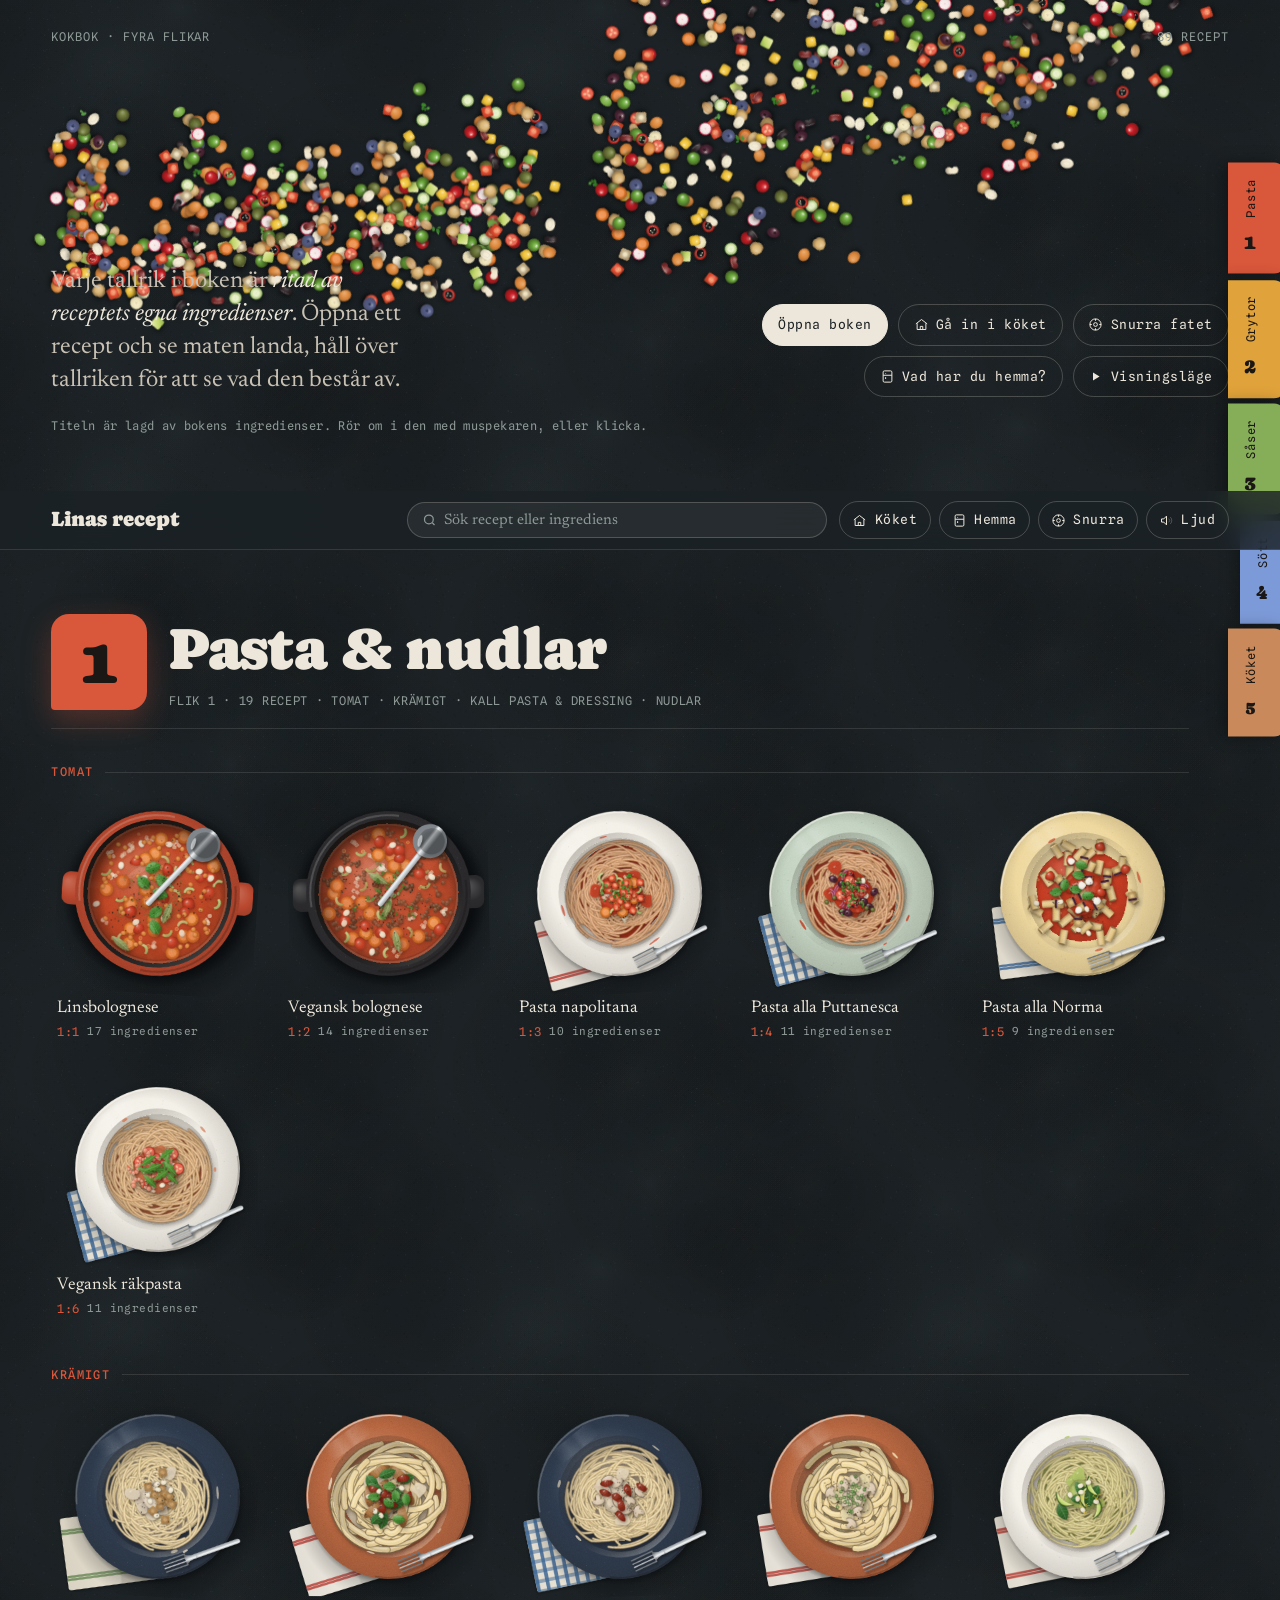
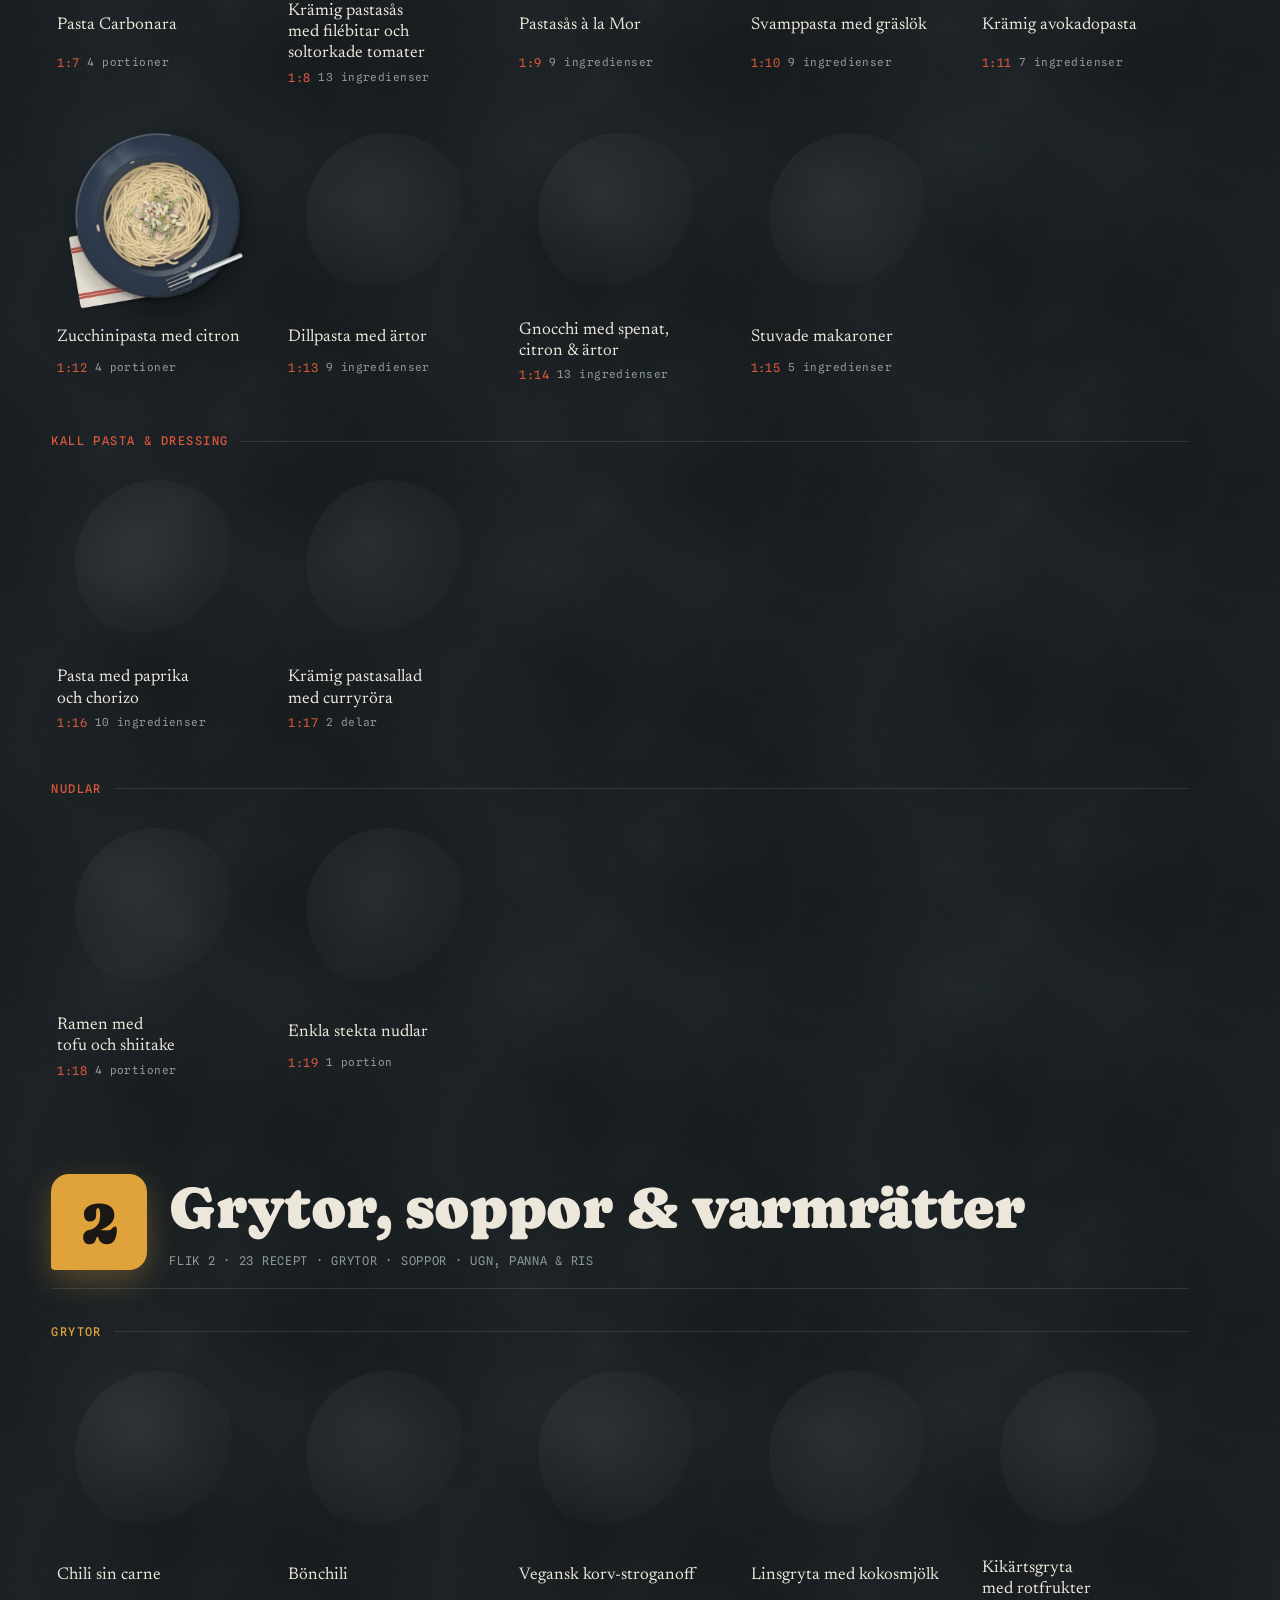
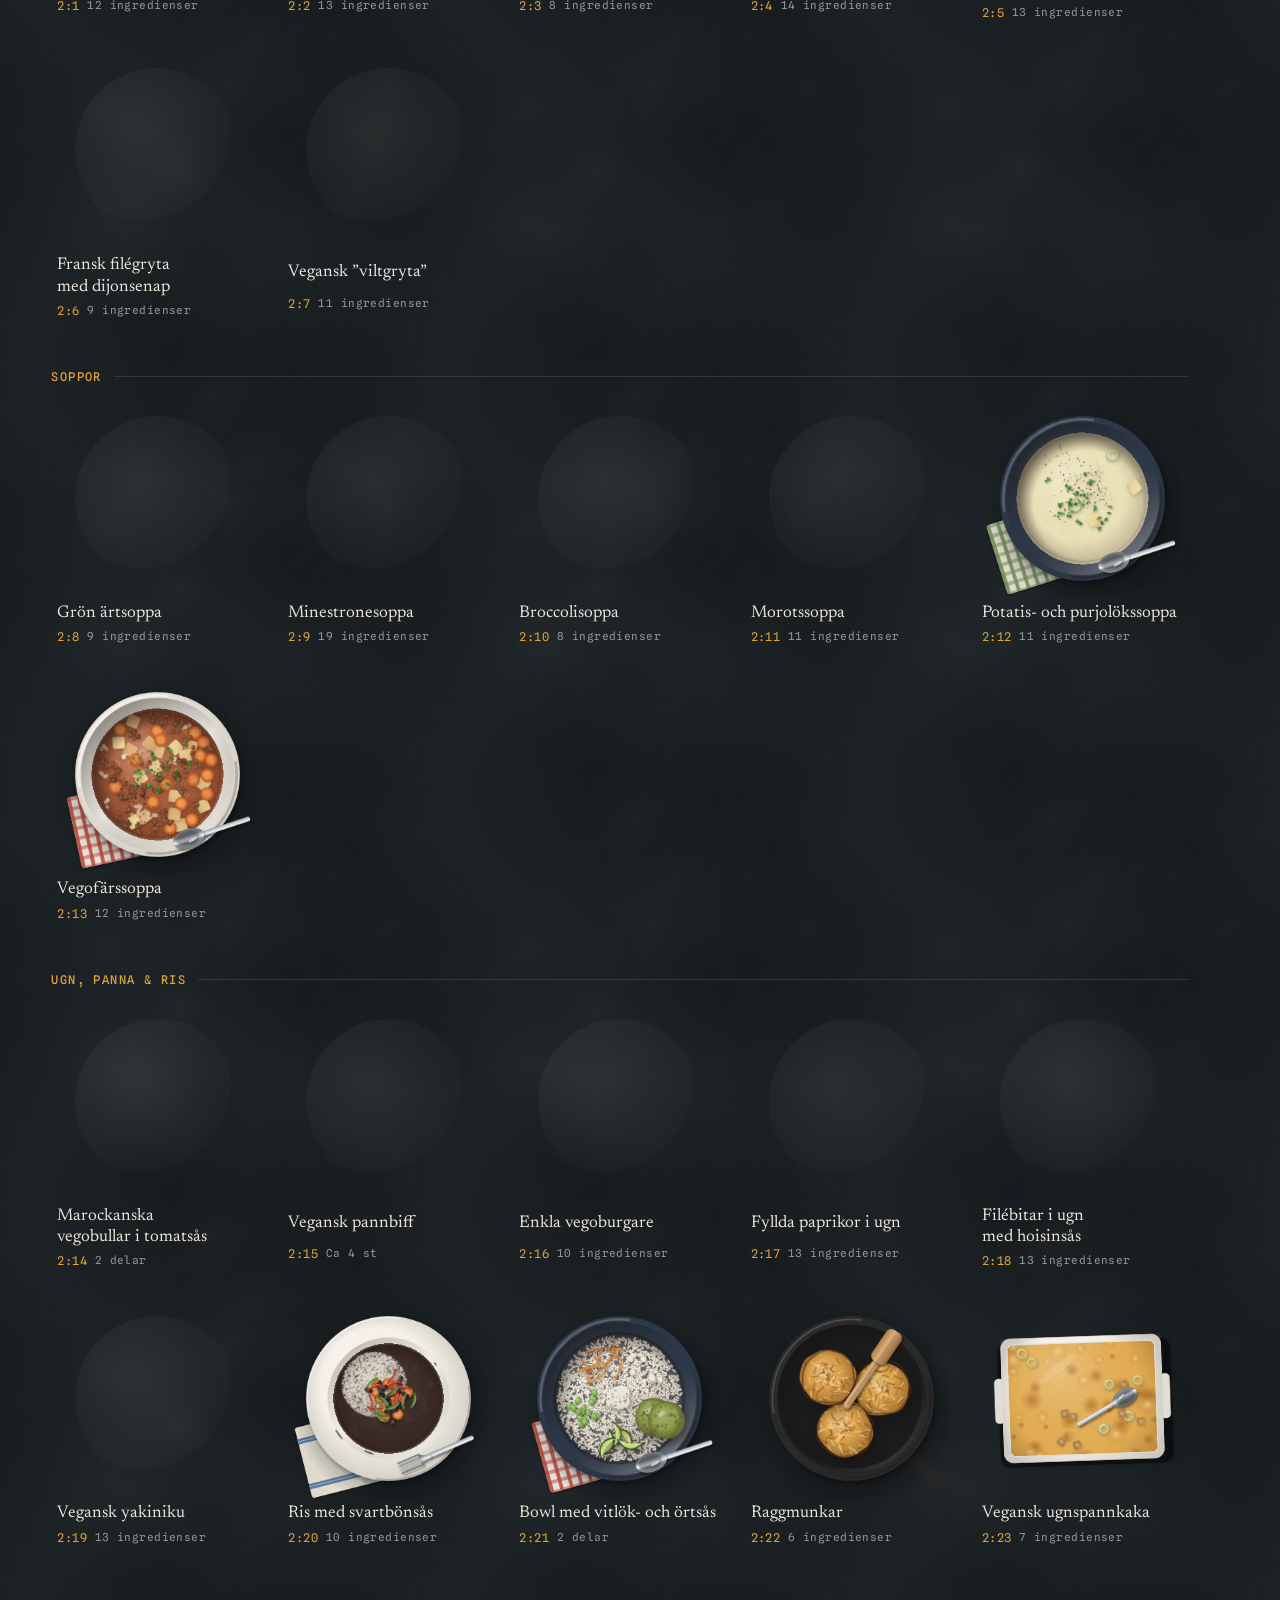
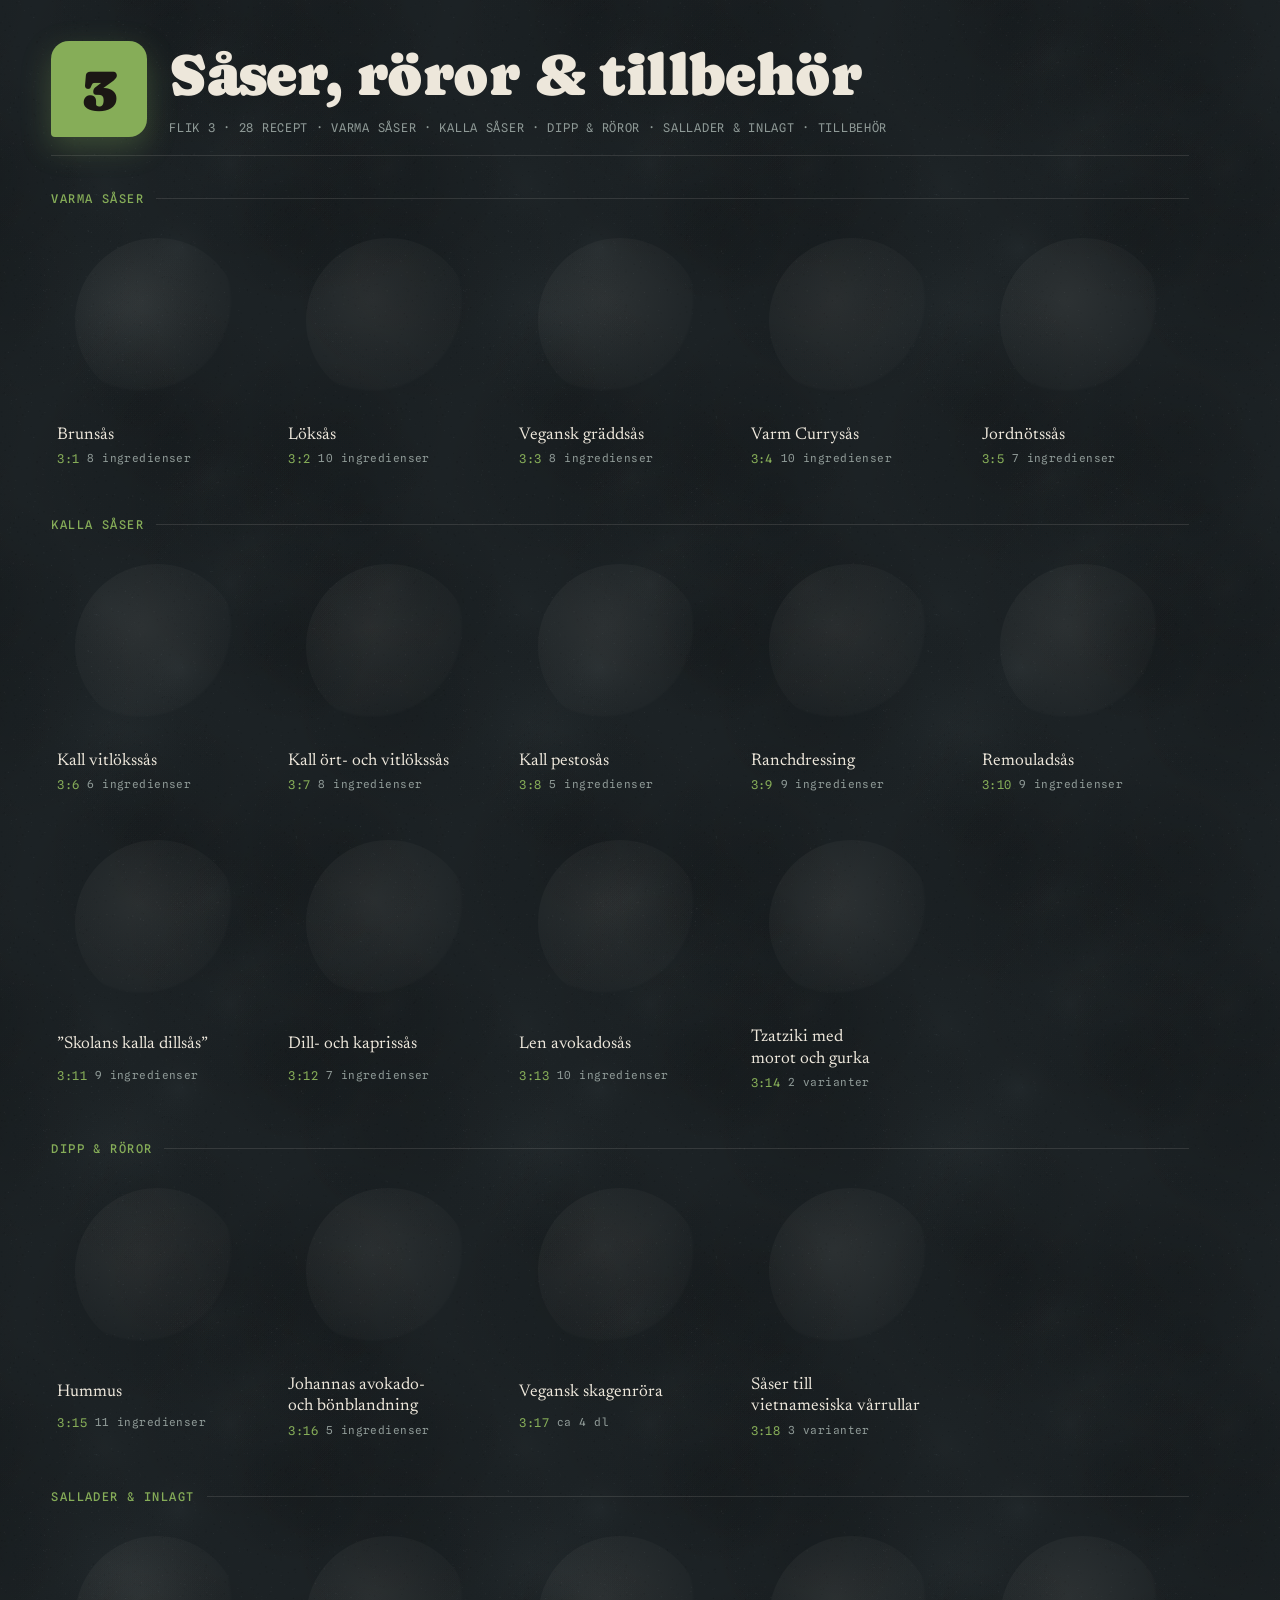
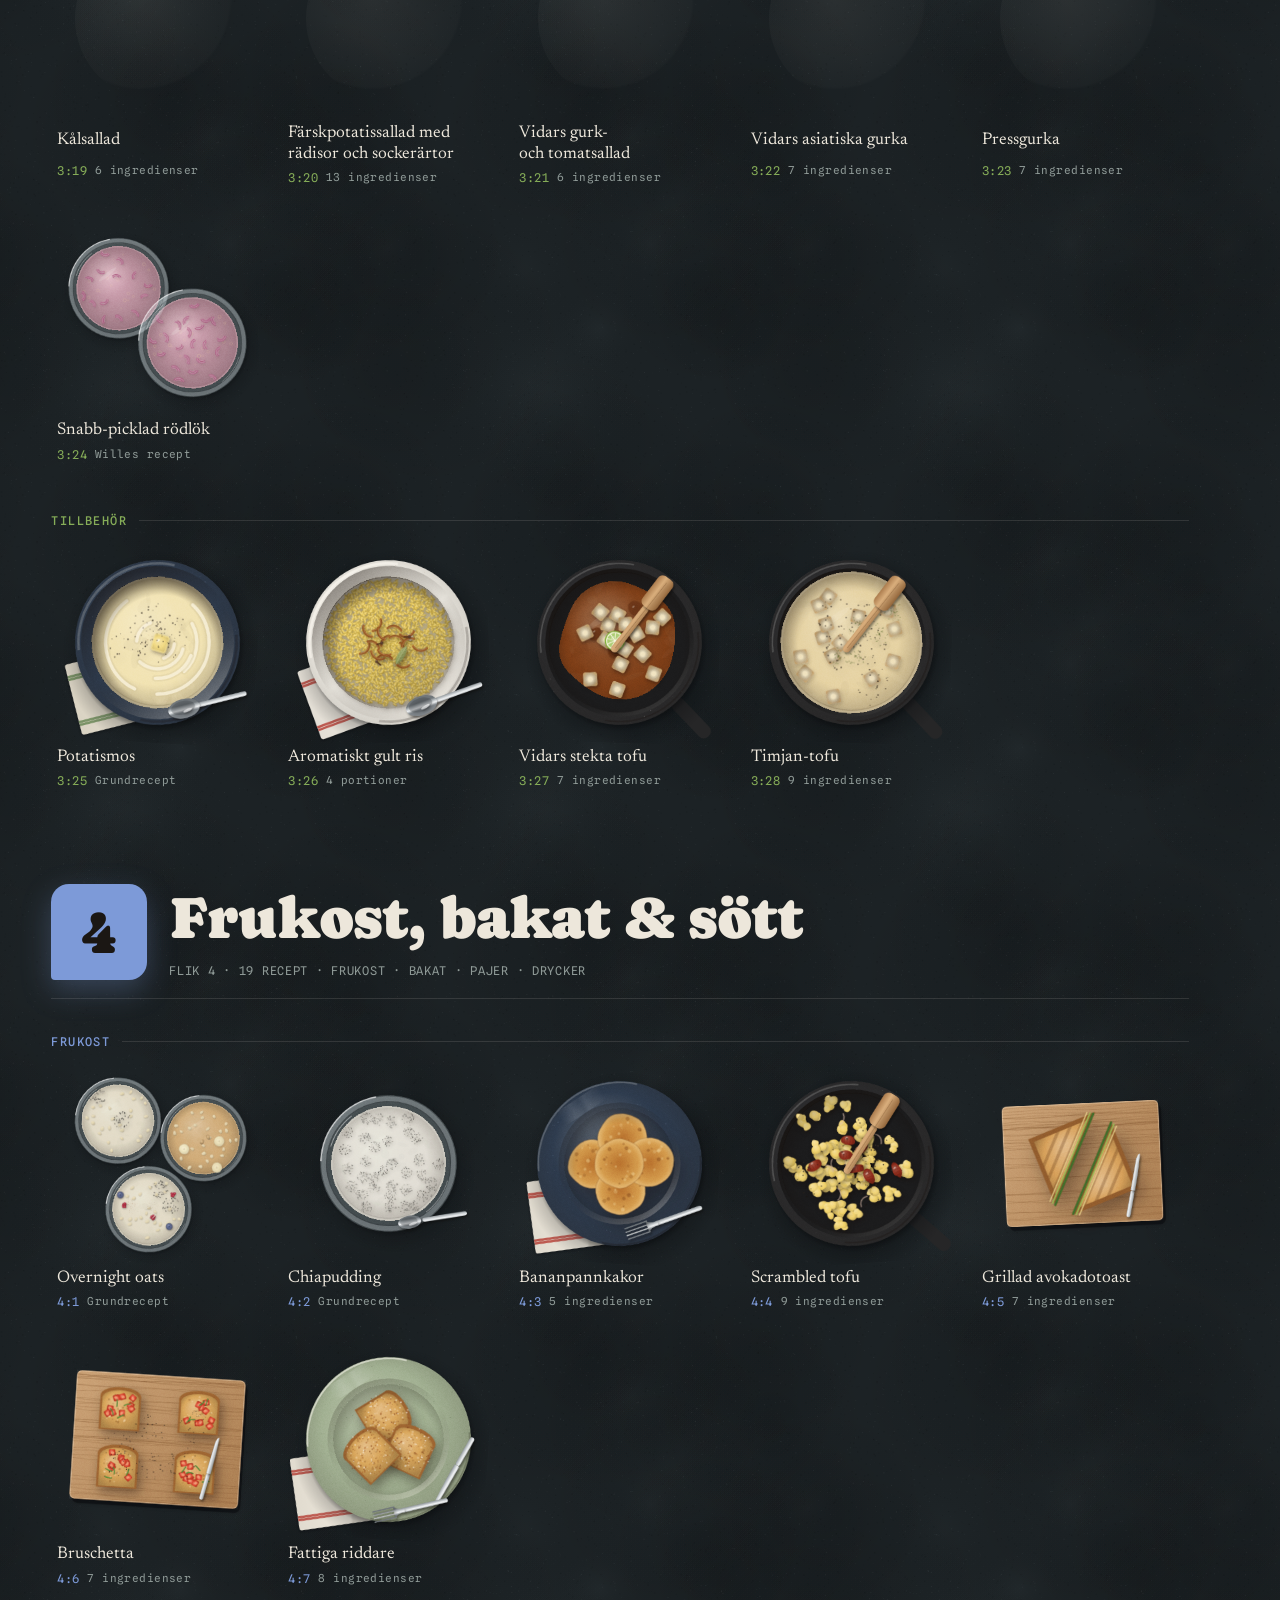
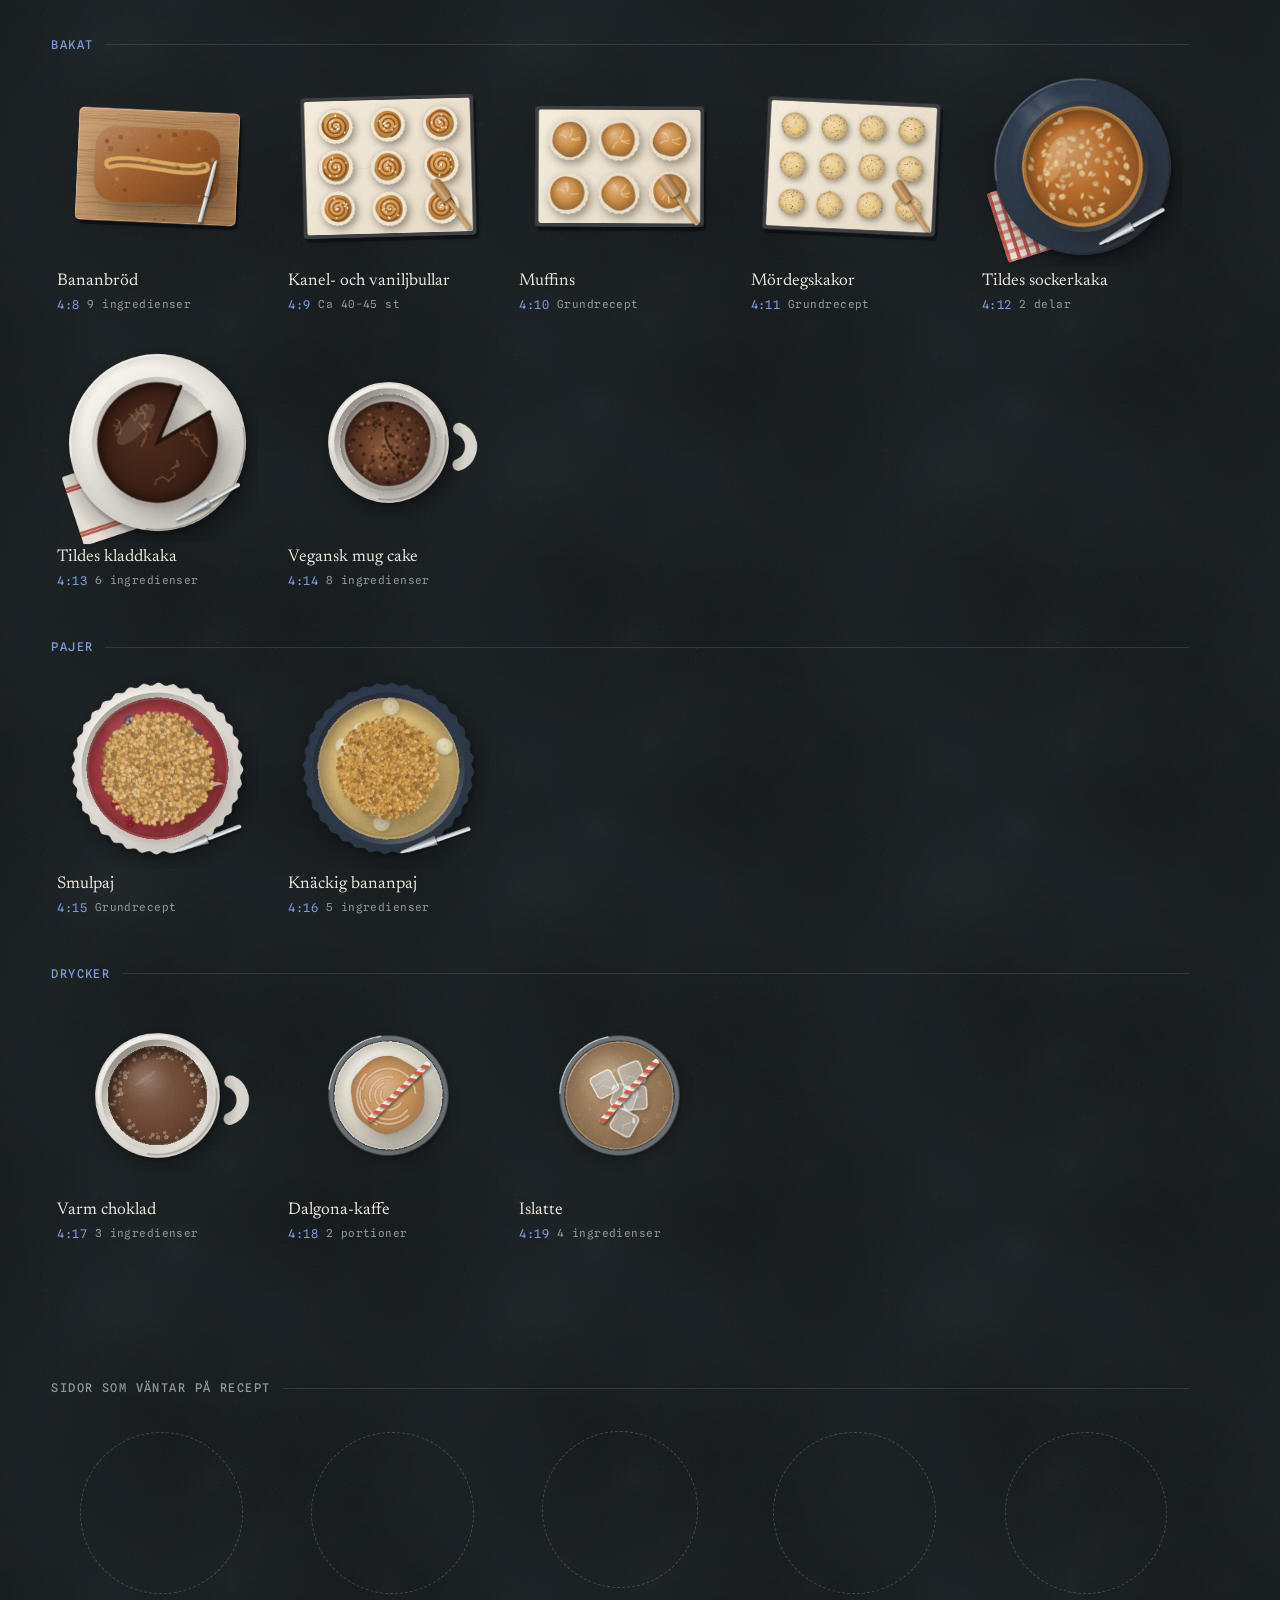
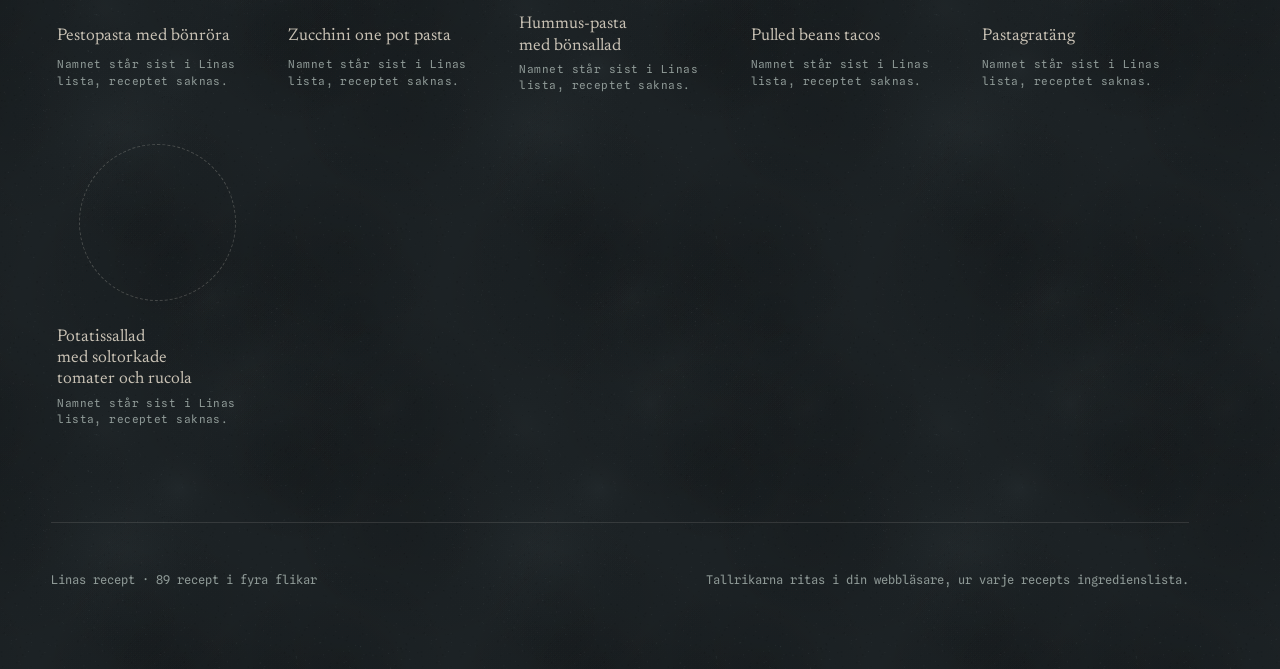
==== commit 229bf986: "Rakare knivar, galleri för stegfilmer, fler kockuttryck, nytt visningsläge och renare kök på mobilen" ====
--- a/index.html
+++ b/index.html
@@ -199,18 +199,36 @@
 }
 
 /* show mode */
-#recipe.show { grid-template-columns: 1fr; }
+/* show mode: plate on the left, the page on the right */
+.show-panel { display: none; }
+#recipe.show { grid-template-columns: minmax(0, 1.2fr) minmax(320px, .8fr); }
 #recipe.show .r-paper, #recipe.show .r-caption { display: none; }
-#recipe.show .r-tilt { width: min(64vw, 70vh); }
-.show-cap { position: absolute; left: 0; right: 0; bottom: 0; padding: 0 var(--gut) 34px; display: none; text-align: center; pointer-events: none; }
-#recipe.show .show-cap { display: block; }
-.show-cap h2 { font-family: var(--display); font-weight: 400; font-size: clamp(34px, 5vw, 76px); margin: 0; line-height: 1; text-shadow: 0 4px 30px rgba(0, 0, 0, .5); }
-.show-cap p { margin: 10px 0 0; font-family: var(--mono); font-size: 13px; letter-spacing: .06em; color: var(--ink-2); min-height: 1.5em; }
-.show-bar { position: absolute; left: 0; bottom: 0; height: 3px; background: var(--c); width: 0; }
-.show-exit { position: absolute; top: 18px; right: 18px; z-index: 6; }
-#recipe.show .show-exit { display: inline-flex; }
-.show-exit { display: none; }
+#recipe.show .show-panel { display: flex; flex-direction: column; justify-content: center; gap: 0; padding: 40px clamp(20px, 4vw, 64px) 40px 0; min-height: 0; overflow-y: auto; }
+#recipe.show .r-tilt { width: min(88%, 78vh, 760px); }
+.sp-chap { margin: 0; font-family: var(--mono); font-size: 12px; letter-spacing: .1em; text-transform: uppercase; color: var(--c); }
+.sp-title { margin: 12px 0 8px; font-family: var(--display); font-weight: 400; font-size: clamp(36px, 4.4vw, 68px); line-height: 1; text-wrap: balance; animation: spIn .7s var(--ease) both; }
+.sp-meta { margin: 0 0 20px; font-family: var(--mono); font-size: 12px; color: var(--muted); }
+.sp-ings { list-style: none; margin: 0; padding: 0; display: flex; flex-wrap: wrap; gap: 6px 8px; max-width: 34rem; }
+.sp-ings li { font-size: 16px; padding: .25em .7em; border-radius: 999px; border: 1px solid var(--line-2); color: var(--muted); opacity: .45; transition: opacity .4s, color .4s, background .4s, border-color .4s, transform .4s var(--ease); }
+.sp-ings li.in { opacity: 1; color: var(--ink); border-color: color-mix(in srgb, var(--c) 60%, transparent); background: color-mix(in srgb, var(--c) 14%, transparent); transform: translateY(-2px); }
+.sp-quip { margin: 22px 0 0; font-style: italic; font-size: clamp(18px, 1.6vw, 22px); line-height: 1.4; color: var(--ink-2); max-width: 30rem; min-height: 2.8em; opacity: 0; transform: translateY(8px); transition: opacity .6s, transform .6s var(--ease); }
+.sp-quip.on { opacity: 1; transform: none; }
+.sp-ctrl { display: flex; align-items: center; gap: 10px; margin-top: 28px; }
+.sp-count { font-family: var(--mono); font-size: 13px; color: var(--ink-2); margin-left: 6px; font-variant-numeric: tabular-nums; }
+.sp-exit { margin-left: auto; }
+.sp-bar { height: 3px; border-radius: 2px; background: var(--line); margin-top: 14px; overflow: hidden; max-width: 34rem; }
+.sp-bar b { display: block; height: 100%; background: var(--c); transform-origin: left; transform: scaleX(0); }
+@keyframes spIn { from { opacity: 0; transform: translateY(14px); } }
 #recipe.show .r-stage { height: 100vh; height: 100dvh; }
+@media (max-width: 980px) {
+  #recipe.show { display: block; }
+  #recipe.show .r-stage { height: auto; min-height: 0; padding-top: 12px; }
+  #recipe.show .r-tilt { width: min(86vw, 46vh); }
+  #recipe.show .show-panel { padding: 8px var(--gut) calc(24px + env(safe-area-inset-bottom, 0px)); }
+  .sp-title { font-size: clamp(30px, 8vw, 44px); margin-top: 6px; }
+  .sp-ings li { font-size: 14px; }
+  .sp-meta { order: 1; margin-bottom: 12px; } .sp-ctrl { order: 2; margin-top: 0; } .sp-bar { order: 3; margin: 12px 0 16px; } .sp-ings { order: 4; } .sp-quip { order: 5; margin-top: 16px; }
+}
 
 /* cook mode */
 #cook { display: grid; grid-template-rows: auto 1fr auto; color: var(--ink); }
@@ -344,8 +362,6 @@
   .kpanel:not([hidden]) { animation-name: kpUp; }
   @keyframes kpUp { from { transform: translateY(40px); opacity: 0; } }
   .kh p { display: none; }
-  .kzones { max-width: calc(100% - 2 * var(--gut)); bottom: calc(74px + env(safe-area-inset-bottom, 0px)); }
-  .kzones .btn:not([data-z="all"]) { display: none; }
 }
 .tab-k b { font-size: 18px; }
 .kplay { position: absolute; right: 124px; bottom: calc(18px + env(safe-area-inset-bottom, 0px)); display: flex; gap: 8px; }
@@ -353,8 +369,32 @@
 .kplay .btn[aria-pressed="true"] { background: #e8566a; color: #fff; border-color: #e8566a; }
 .ktoast { position: absolute; left: 50%; top: 18px; z-index: 5; transform: translate(-50%, -20px); opacity: 0; pointer-events: none; padding: .7em 1.1em; border-radius: 14px; background: rgba(239, 233, 221, .96); color: #29241f; font-size: 16px; box-shadow: 0 16px 40px rgba(0, 0, 0, .4); transition: opacity .3s, transform .4s var(--ease); max-width: min(520px, 80vw); text-align: center; }
 .ktoast.on { opacity: 1; transform: translate(-50%, 0); }
-@media (max-width: 899px) { .kplay { right: 116px; bottom: calc(18px + env(safe-area-inset-bottom, 0px)); } .kplay span { display: none; } .kplay .btn { padding: 0; width: 44px; height: 44px; justify-content: center; } .kzones { bottom: calc(74px + env(safe-area-inset-bottom, 0px)); } }
-@media (min-width: 900px) and (max-width: 1250px) { .kzones .btn:not([data-z="all"]) { display: none; } }
+@media (max-width: 899px) { .kplay span { display: none; } .kplay .btn { padding: 0; width: 44px; height: 44px; justify-content: center; } }
+@media (min-width: 900px) and (max-width: 1250px) { .kzones { flex-wrap: nowrap; overflow-x: auto; scrollbar-width: none; padding: 4px 0; } .kzones::-webkit-scrollbar { display: none; } .kzones .btn { flex: none; white-space: nowrap; } }
+/* phones & small tablets: one scrolling row of places at the bottom, toys up top, pinch instead of zoom buttons */
+@media (max-width: 899px) {
+  .kh { top: calc(16px + env(safe-area-inset-top, 0px)); }
+  .kh h2 { font-size: 30px; }
+  #kitchen .kx { top: calc(12px + env(safe-area-inset-top, 0px)); right: 12px; }
+  .kplay { top: calc(12px + env(safe-area-inset-top, 0px)); right: 64px; bottom: auto; gap: 6px; }
+  .kplay .btn { width: 44px; height: 44px; }
+  .kzoom { display: none; }
+  .kzones { left: 0; right: 0; max-width: none; bottom: calc(14px + env(safe-area-inset-bottom, 0px)); flex-wrap: nowrap; overflow-x: auto; padding: 4px var(--gut); scroll-padding: 0 var(--gut); scrollbar-width: none; -webkit-mask: linear-gradient(90deg, transparent, #000 var(--gut), #000 calc(100% - var(--gut)), transparent); mask: linear-gradient(90deg, transparent, #000 var(--gut), #000 calc(100% - var(--gut)), transparent); }
+  .kzones::-webkit-scrollbar { display: none; }
+  .kzones .btn, .kzones .btn:not([data-z="all"]) { display: inline-flex; flex: none; white-space: nowrap; }
+  #kitchen.focused .kplay { opacity: 0; pointer-events: none; }
+  .kplay { transition: opacity .3s; }
+  .ktoast { top: calc(70px + env(safe-area-inset-top, 0px)); }
+  .kpanel { max-height: 56vh; max-height: 56dvh; left: 8px; right: 8px; bottom: calc(8px + env(safe-area-inset-bottom, 0px)); border-radius: 22px; }
+  .kpanel::before { content: ''; position: absolute; left: 50%; top: 8px; width: 40px; height: 4px; margin-left: -20px; border-radius: 2px; background: var(--paper-line); }
+  .kp-body { padding: 18px 18px 6px; }
+  .kp-body > .chip { max-width: calc(100% - 48px); }
+  .kp-body > .chip span { overflow: hidden; text-overflow: ellipsis; white-space: nowrap; }
+  .kp-body h2 { margin-top: 10px; font-size: 28px; }
+  .kp-facts { margin: 12px 0 8px; gap: 16px; }
+  .kp-btns { padding: 10px 14px; }
+  .kp-nav { padding: 0 8px 8px; }
+}
 
 /* ---------- the chef ---------- */
 .k-mascot { margin-top: 6px; }
@@ -385,6 +425,50 @@
 .m-confetti { position: absolute; inset: -40vh -10vw 0; pointer-events: none; overflow: visible; }
 .m-confetti img { position: absolute; left: var(--x); top: 0; width: var(--s); height: var(--s); opacity: 0; animation: conf var(--d) cubic-bezier(.25, .6, .4, 1) var(--delay) both; }
 @keyframes conf { 0% { transform: translate(0, -40px) rotate(0); opacity: 0; } 10% { opacity: 1; } 100% { transform: translate(var(--dx), 110vh) rotate(var(--r)); opacity: .9; } }
+/* film controls */
+.film-ctrl { display: flex; align-items: center; gap: 8px; margin-top: 10px; }
+.fc-btn { width: 42px; height: 42px; display: grid; place-items: center; border-radius: 50%; border: 1px solid var(--line-2); color: var(--ink); flex: none; transition: background .2s; }
+.fc-btn:hover { background: rgba(237, 231, 219, .08); }
+.fc-btn svg { width: 16px; height: 16px; }
+.fc-play { width: 50px; height: 50px; background: var(--ink); color: #1c2225; border-color: var(--ink); }
+.fc-play:hover { background: #fff; }
+.fc-dots { flex: 1; display: flex; gap: 4px; min-width: 0; }
+.fc-dot { flex: 1; height: 22px; display: flex; align-items: center; padding: 0; min-width: 8px; }
+.fc-dot::before { content: ''; display: none; }
+.fc-dot b { display: block; width: 100%; height: 4px; border-radius: 2px; background: var(--line-2); transform-origin: left; }
+.fc-dot.past b { background: var(--c); }
+.fc-dot.on { background: linear-gradient(var(--line-2), var(--line-2)) center / 100% 4px no-repeat; border-radius: 2px; }
+.fc-dot.on b { background: var(--c); transition: transform .1s linear; }
+.k-film .film-ctrl { max-width: 560px; }
+.filmbtn { color: var(--paper-ink); border-color: var(--paper-line); }
+.filmbtn:hover { background: rgba(0, 0, 0, .05); }
+/* gallery */
+#gallery { display: grid; grid-template-rows: auto 1fr auto; color: var(--ink); }
+#gallery[hidden] { display: none; }
+.g-head { display: flex; align-items: baseline; gap: 14px; padding: 18px var(--gut) 6px; }
+.g-kicker { font-family: var(--mono); font-size: 12px; letter-spacing: .1em; text-transform: uppercase; color: var(--c); }
+.g-title { font-family: var(--display); font-size: clamp(22px, 2.4vw, 32px); flex: 1; min-width: 0; white-space: nowrap; overflow: hidden; text-overflow: ellipsis; }
+#gallery .x { position: static; border-color: var(--line-2); flex: none; }
+.g-main { display: grid; grid-template-columns: minmax(0, 1.1fr) minmax(280px, .9fr); gap: 20px 4vw; align-items: center; padding: 8px var(--gut); min-height: 0; }
+.g-film { justify-self: center; width: min(100%, 64vh, 640px); }
+.g-film canvas { display: block; width: 100%; aspect-ratio: 1; }
+.g-side { max-width: 34rem; }
+.g-count { margin: 0; font-family: var(--mono); font-size: 12px; letter-spacing: .08em; text-transform: uppercase; color: var(--muted); }
+.g-word { margin: 6px 0 4px; font-family: var(--display); font-weight: 400; font-size: clamp(34px, 4vw, 58px); line-height: 1; color: var(--c); }
+.g-ings { margin: 0 0 14px; font-family: var(--mono); font-size: 13px; color: var(--ink-2); min-height: 1.4em; }
+.g-step { margin: 0; font-size: clamp(18px, 1.6vw, 22px); line-height: 1.45; color: var(--ink-2); }
+.g-step mark { background: none; color: var(--ink); text-decoration: underline; text-decoration-color: var(--c); text-decoration-thickness: 2px; text-underline-offset: 4px; }
+.g-ctrl { margin-top: 22px; }
+.g-hint { margin: 10px 0 0; font-family: var(--mono); font-size: 11px; color: var(--muted); }
+.g-strip { display: flex; gap: 8px; overflow-x: auto; padding: 10px var(--gut) calc(14px + env(safe-area-inset-bottom, 0px)); scrollbar-width: thin; }
+.g-th { position: relative; flex: none; width: 88px; display: grid; gap: 4px; justify-items: center; padding: 4px; border-radius: 12px; opacity: .55; transition: opacity .2s, background .2s; }
+.g-th canvas { width: 80px; height: 80px; border-radius: 10px; }
+.g-th span { font-family: var(--mono); font-size: 10px; color: var(--ink-2); max-width: 80px; white-space: nowrap; overflow: hidden; text-overflow: ellipsis; }
+.g-th i { position: absolute; top: 6px; left: 8px; font-style: normal; font-family: var(--mono); font-size: 10px; background: rgba(20, 24, 27, .8); padding: 1px 5px; border-radius: 6px; }
+.g-th:hover { opacity: .85; }
+.g-th.on { opacity: 1; background: rgba(237, 231, 219, .08); outline: 2px solid var(--c); }
+@media (max-width: 860px) { .g-main { grid-template-columns: 1fr; align-content: start; overflow-y: auto; } .g-film { width: min(100%, 46vh); } .g-word { font-size: 32px; } .g-step { font-size: 17px; } }
+
 /* the finished dish on the last screen */
 .k-done { display: grid; grid-template-columns: minmax(200px, 38%) minmax(0, 1fr); gap: 12px 3vw; align-items: center; }
 .k-final { position: relative; aspect-ratio: 1; width: 100%; max-width: 520px; justify-self: center; }
@@ -395,6 +479,39 @@
 @keyframes raysSpin { to { transform: rotate(360deg); } }
 @keyframes raysIn { from { opacity: 0; transform: scale(.6); } }
 @media (max-width: 820px) { .k-done { grid-template-columns: 1fr; } .k-final { max-width: min(320px, 70vw); } }
+
+/* faces */
+.mascot .f { display: none; }
+.mascot[data-eyes="normal"] .f-e-normal { display: inline; }
+.mascot[data-eyes="joy"] .f-e-joy { display: inline; }
+.mascot[data-eyes="star"] .f-e-star { display: inline; }
+.mascot[data-eyes="heart"] .f-e-heart { display: inline; }
+.mascot[data-eyes="wink"] .f-e-wink { display: inline; }
+.mascot[data-eyes="sleepy"] .f-e-sleepy { display: inline; }
+.mascot[data-eyes="dizzy"] .f-e-dizzy { display: inline; }
+.mascot[data-eyes="squint"] .f-e-squint { display: inline; }
+.mascot[data-eyes="up"] .f-e-up { display: inline; }
+.mascot[data-eyes="teary"] .f-e-teary { display: inline; }
+.mascot[data-mouth="smile"] .f-m-smile { display: inline; }
+.mascot[data-mouth="grin"] .f-m-grin { display: inline; }
+.mascot[data-mouth="o"] .f-m-o { display: inline; }
+.mascot[data-mouth="tongue"] .f-m-tongue { display: inline; }
+.mascot[data-mouth="wavy"] .f-m-wavy { display: inline; }
+.mascot[data-mouth="kiss"] .f-m-kiss { display: inline; }
+.mascot[data-mouth="chatter"] .f-m-chatter { display: inline; }
+.mascot.talking .f-m { display: none; }
+.mascot.talking[data-mouth="chatter"] .f-m-chatter, .mascot.talking[data-mouth="kiss"] .f-m-kiss { display: inline; }
+.mascot.talking[data-mouth="chatter"] .m-talk, .mascot.talking[data-mouth="kiss"] .m-talk { display: none; }
+.f-e-dizzy .spin-a, .f-e-dizzy .spin-b { transform-box: fill-box; transform-origin: center; animation: spin 1s linear infinite; }
+.f-e-up .pupil { animation: lookAround 1.5s ease-in-out infinite; }
+@keyframes lookAround { 0%, 100% { transform: translate(-3px, 0); } 50% { transform: translate(3px, -2px); } }
+.f-e-star path, .f-e-heart path { transform-box: fill-box; transform-origin: center; animation: pulse .8s ease-in-out infinite alternate; }
+@keyframes pulse { to { transform: scale(1.18); } }
+.f-m-tongue .tongue { transform-box: fill-box; transform-origin: top; animation: lick 1s ease-in-out infinite alternate; }
+@keyframes lick { to { transform: scaleY(1.25) rotate(8deg); } }
+.f-m-chatter { animation: chatter .08s linear infinite alternate; }
+@keyframes chatter { to { transform: translateY(2px); } }
+.f-e-teary circle { animation: pulse 1.2s ease-in-out infinite alternate; transform-box: fill-box; transform-origin: center; }
 
 /* per-recipe performances */
 .m-props { pointer-events: none; }
@@ -424,7 +541,6 @@
 @keyframes blushRed { 0%, 10% { opacity: 0; } 20%, 60% { opacity: .35; } 80%, 100% { opacity: 0; } }
 .m-fire .p-sweat path { animation: sweat 1s ease-in 1.2s infinite; } .m-fire .p-sweat path:nth-child(2) { animation-delay: 1.6s; }
 @keyframes sweat { from { transform: translateY(0); opacity: 1; } to { transform: translateY(30px); opacity: 0; } }
-.m-fire .m-smile { display: none; } .m-fire .m-talk { display: inline; }
 .m-flip .p-flipper { transform-origin: -10px 136px; animation: flipIt 1.3s cubic-bezier(.4, 0, .6, 1) 1s infinite; }
 @keyframes flipIt { 0%, 100% { transform: translateY(0) rotateX(0); } 50% { transform: translateY(-90px) rotate(180deg); } }
 .m-flip .p-pan { transform-origin: -60px 150px; animation: panJerk 1.3s ease-in-out 1s infinite; }
@@ -432,9 +548,10 @@
 .m-present .p-up { animation: raise 2.4s ease-in-out 1s infinite; }
 @keyframes raise { 0%, 100% { transform: translateY(0); } 50% { transform: translateY(-18px); } }
 .p-spark path { transform-box: fill-box; transform-origin: center; animation: twinkle .9s ease-in-out infinite alternate; } .p-spark path:nth-child(2) { animation-delay: .3s; } .p-spark path:nth-child(3) { animation-delay: .6s; }
-.m-juggle .p-jug { animation: jug 1.5s linear infinite; offset-path: path('M 20 110 C 20 -60, 200 -60, 200 110 C 200 -20, 20 -20, 20 110'); }
+/* juggling: three plates on a looping arc */
+.m-juggle .p-jug { animation: jug 1.5s linear infinite; }
 .m-juggle .p-j2 { animation-delay: -.5s; } .m-juggle .p-j3 { animation-delay: -1s; }
-@keyframes jug { from { offset-distance: 0%; } to { offset-distance: 100%; } }
+@keyframes jug { 0% { transform: translate(40px, 120px); } 16% { transform: translate(20px, 40px); } 33% { transform: translate(60px, -40px); } 50% { transform: translate(120px, -60px); } 66% { transform: translate(180px, -40px); } 83% { transform: translate(200px, 40px); } 100% { transform: translate(40px, 120px); } }
 .m-juggle .m-wave { animation: mWave .38s ease-in-out .7s infinite alternate; }
 .m-sip .p-mug, .m-shiver .p-mug { transform-origin: 30px 150px; animation: sip 2s ease-in-out 1s infinite; }
 @keyframes sip { 0%, 100% { transform: rotate(0); } 40%, 60% { transform: translate(70px, -20px) rotate(-30deg); } }
@@ -442,10 +559,11 @@
 @keyframes floatUp { from { transform: translateY(0) scale(.6); opacity: 0; } 30% { opacity: 1; } to { transform: translateY(-60px) scale(1.2); opacity: 0; } }
 .m-shiver .m-all { animation: shiver .09s linear infinite; }
 @keyframes shiver { 50% { transform: translateX(3px); } }
-.m-toss .p-leaf { offset-path: path('M 0 110 C 0 10, 60 -20, 60 110'); animation: toss 1.6s ease-in-out 1s infinite; }
-.m-toss .p-l1 { offset-path: path('M 10 110 C -30 0, -60 -10, -40 110'); animation-delay: 1.15s; } .m-toss .p-l2 { offset-path: path('M 0 110 C 20 -30, 90 -10, 80 110'); animation-delay: 1.3s; }
-.m-toss .p-l3 { offset-path: path('M 0 110 C -10 -40, 30 -50, 30 110'); animation-delay: 1.45s; } .m-toss .p-l4 { offset-path: path('M 0 110 C 40 20, 110 10, 100 110'); animation-delay: 1.6s; }
-@keyframes toss { from { offset-distance: 0%; } to { offset-distance: 100%; } }
+/* tossing salad: leaves fly up out of the bowl and fall back */
+.m-toss .p-leaf { animation: toss 1.6s cubic-bezier(.3, .7, .6, 1) 1s infinite; transform: translate(0px, 150px); }
+.m-toss .p-l0 { --tx: -10px; --tx2: 10px; } .m-toss .p-l1 { --tx: -40px; --tx2: -20px; animation-delay: 1.15s; } .m-toss .p-l2 { --tx: 30px; --tx2: 20px; animation-delay: 1.3s; }
+.m-toss .p-l3 { --tx: 0px; --tx2: -10px; animation-delay: 1.45s; } .m-toss .p-l4 { --tx: 50px; --tx2: 30px; animation-delay: 1.6s; }
+@keyframes toss { 0% { transform: translate(0px, 150px) rotate(0); } 45% { transform: translate(var(--tx), 0px) rotate(200deg); } 100% { transform: translate(var(--tx2), 150px) rotate(400deg); } }
 .m-cry .p-tears path { animation: sweat .8s ease-in infinite; } .m-cry .p-tears path:nth-child(2) { animation-delay: .4s; }
 .m-stink .p-pinch { opacity: 0; animation: pinch 3s 1s infinite; }
 @keyframes pinch { 0%, 15% { opacity: 0; } 20%, 60% { opacity: 1; } 70%, 100% { opacity: 0; } }
@@ -467,6 +585,22 @@
 @keyframes dance { from { transform: rotate(-7deg) translateY(0); } to { transform: rotate(7deg) translateY(-8px); } }
 .m-magic .p-hand { transform-origin: -30px 40px; animation: spin .35s linear infinite; }
 .m-magic .p-clock { animation: raise 1s ease-in-out infinite; }
+/* chef's kiss */
+.m-chefkiss .m-wave { opacity: 0; }
+.m-chefkiss .p-kisshand { animation: kissHand 2.2s ease-in-out 1s infinite; transform: translate(30px, 100px); }
+@keyframes kissHand { 0%, 100% { transform: translate(30px, 100px); } 35%, 50% { transform: translate(112px, 160px); } 70% { transform: translate(60px, 90px) scale(1.1); } }
+.m-chefkiss .p-kiss { animation: kissFly 2.2s ease-out 1s infinite; opacity: 0; }
+@keyframes kissFly { 0%, 50% { opacity: 0; transform: translate(120px, 150px) scale(.4); } 60% { opacity: 1; } 100% { opacity: 0; transform: translate(40px, 30px) scale(1.4) rotate(-20deg); } }
+.m-chefkiss .p-mwah { animation: pPop 2.2s ease-in-out 1.6s infinite; }
+/* spinning with stars around the hat */
+.m-spin .m-all { transform-origin: 120px 160px; animation: turn 2.4s ease-in-out .9s infinite; }
+@keyframes turn { 0%, 20%, 100% { transform: scaleX(1); } 40% { transform: scaleX(-1); } 60% { transform: scaleX(1); } 80% { transform: scaleX(-1) translateY(-6px); } }
+.m-spin .p-orbit { transform: translate(120px, 30px); }
+.m-spin .p-orbit path { transform-box: view-box; animation: orbit 1.4s linear infinite; }
+@keyframes orbit { from { transform: rotate(0deg) scale(1, .35); } to { transform: rotate(360deg) scale(1, .35); } }
+.m-shiver .p-snow text { fill: #cfe6ff; animation: zz 2s ease-in-out infinite; } .m-shiver .p-snow text:nth-child(2) { animation-delay: .7s; }
+.m-cry .p-word { font-size: 20px; }
+
 @media (max-width: 640px) { .mascot { grid-template-columns: 1fr; justify-items: center; text-align: center; } .m-stage { width: 170px; } .m-bubble::before { left: 50%; top: -14px; border: 14px solid transparent; border-bottom-color: var(--ink); border-top: 0; transform: translateX(-50%); } }
 
 @media (prefers-reduced-motion: reduce) {
@@ -522,10 +656,23 @@
     <div class="r-plate" id="rPlate"></div>
     <div class="r-tip" id="rTip"></div>
     <p class="r-caption" id="rCaption">Håll över maten för att se vad den är. Håll över en ingrediens för att hitta den på tallriken.</p>
-    <div class="show-cap"><h2 id="sTitle"></h2><p id="sLine"></p></div>
-    <div class="show-bar" id="sBar"></div>
-    <button class="btn show-exit" type="button" id="sExit">Avsluta visning</button>
+
   </div>
+  <aside class="show-panel" id="sPanel" aria-live="polite">
+    <p class="sp-chap" id="sChap"></p>
+    <h2 class="sp-title" id="sTitle"></h2>
+    <p class="sp-meta" id="sMeta"></p>
+    <ol class="sp-ings" id="sIngs"></ol>
+    <p class="sp-quip" id="sQuip"></p>
+    <div class="sp-ctrl">
+      <button type="button" class="fc-btn" id="sPrev" aria-label="Föregående rätt"><svg viewBox="0 0 24 24" fill="currentColor"><path d="M6 5h2v14H6zM20 5v14L9 12z"/></svg></button>
+      <button type="button" class="fc-btn fc-play" id="sPlay" aria-label="Pausa"><svg viewBox="0 0 24 24" fill="currentColor"><path d="M7 5h4v14H7zM13 5h4v14h-4z"/></svg></button>
+      <button type="button" class="fc-btn" id="sNext" aria-label="Nästa rätt"><svg viewBox="0 0 24 24" fill="currentColor"><path d="M16 5h2v14h-2zM4 5v14l11-7z"/></svg></button>
+      <span class="sp-count" id="sCount"></span>
+      <button type="button" class="btn sp-exit" id="sExit">Avsluta</button>
+    </div>
+    <div class="sp-bar"><b id="sBar"></b></div>
+  </aside>
   <article class="r-paper" id="rPaper">
     <div class="r-top"><span class="chip" id="rChip"><i></i><span></span></span><span class="ref" id="rRef"></span></div>
     <button class="x" type="button" data-close aria-label="Stäng"><svg viewBox="0 0 24 24" fill="none" stroke="currentColor" stroke-width="2"><path d="M6 6l12 12M18 6 6 18"/></svg></button>
@@ -534,6 +681,7 @@
     <div class="r-tools">
       <div class="scale" id="rScale" role="group" aria-label="Mängd"><button type="button" data-k="0.5">½×</button><button type="button" data-k="1" aria-pressed="true">1×</button><button type="button" data-k="2">2×</button><button type="button" data-k="3">3×</button></div>
       <span class="scale-lbl" id="rScaleLbl"></span>
+      <button class="btn filmbtn" type="button" id="rFilms"><svg viewBox="0 0 24 24" fill="none" stroke="currentColor" stroke-width="1.7"><rect x="3" y="5" width="18" height="14" rx="2"/><path d="M3 9h18M3 15h18M7 5v4M12 5v4M17 5v4M7 15v4M12 15v4M17 15v4"/></svg>Stegfilmer</button>
       <button class="btn cookbtn" type="button" id="rCook"><svg viewBox="0 0 24 24" fill="currentColor"><path d="M8 5.5v13l10.5-6.5z"/></svg>Börja laga</button>
     </div>
     <div id="rBody"></div>
@@ -567,6 +715,22 @@
     <div class="kp-btns"><button class="btn solid" type="button" id="kpOpen">Öppna receptet</button><button class="btn" type="button" id="kpCook">Börja laga</button></div>
     <div class="kp-nav"><button type="button" id="kpPrev"><small>← Förra rätten</small><span></span></button><button type="button" id="kpNext"><small>Nästa rätt →</small><span></span></button></div>
   </aside>
+</div>
+
+<div class="overlay stone" id="gallery" hidden role="dialog" aria-modal="true" aria-labelledby="gTitle">
+  <header class="g-head"><span class="g-kicker">Stegfilmer</span><span class="g-title" id="gTitle"></span><button class="x" type="button" data-close aria-label="Stäng"><svg viewBox="0 0 24 24" fill="none" stroke="currentColor" stroke-width="2"><path d="M6 6l12 12M18 6 6 18"/></svg></button></header>
+  <div class="g-main">
+    <div class="g-film"><canvas id="gFilm"></canvas></div>
+    <div class="g-side">
+      <p class="g-count" id="gCount"></p>
+      <h2 class="g-word" id="gWord"></h2>
+      <p class="g-ings" id="gIngs"></p>
+      <p class="g-step" id="gStep"></p>
+      <div class="film-ctrl g-ctrl" id="gCtrl"></div>
+      <p class="g-hint">← → bläddrar · mellanslag pausar</p>
+    </div>
+  </div>
+  <div class="g-strip" id="gStrip"></div>
 </div>
 
 <div class="timers" id="timers"></div>
@@ -2191,6 +2355,8 @@
   /* ---------------- camera ---------------- */
   const cam = { x: W / 2, y: H / 2, s: .4 }; let tween = null, vw = 0, vh = 0;
   function fitScale() { return Math.min(vw / (W + 120), vh / (H + 160)); }
+  // the resting view: whole room on wide screens; on narrow/portrait screens fill the height so dishes stay tappable and you pan sideways
+  function homeScale() { const f = fitScale(); return vw < 900 && vh > vw * .9 ? Math.max(f, Math.min((vh - 150) / (H + 60), f * 3)) : f; }
   function resize() { const r = cv.getBoundingClientRect(); vw = r.width; vh = r.height; cv.width = Math.round(vw * DPR); cv.height = Math.round(vh * DPR); }
   const toWorld = (sx, sy) => [(sx - vw / 2) / cam.s + cam.x, (sy - vh / 2) / cam.s + cam.y];
   function clampCam() { const f = fitScale(); cam.s = clamp(cam.s, f * .85, 6); const mx = Math.max(0, (W * cam.s - vw) / 2 / cam.s) + 200, my = Math.max(0, (H * cam.s - vh) / 2 / cam.s) + 200; cam.x = clamp(cam.x, W / 2 - mx, W / 2 + mx); cam.y = clamp(cam.y, H / 2 - my, H / 2 + my); }
@@ -2641,7 +2807,7 @@
     renderPanel(d); panel.hidden = false;
     ov.classList.add('focused');
   }
-  function unfocus() { focus = null; panel.hidden = true; ov.classList.remove('focused'); flyTo(W / 2, H / 2 + 30, fitScale()); }
+  function unfocus() { focus = null; panel.hidden = true; ov.classList.remove('focused'); flyTo(cam.x, H / 2 + 30, homeScale()); }
   function renderPanel(d) {
     const r = A.R[d.id], m = A.META[d.id], fl = A.flat(d.id);
     panel.style.setProperty('--c', m.ch.color);
@@ -2669,7 +2835,7 @@
   // zone chips & zoom buttons
   const chips = document.getElementById('kZones');
   chips.innerHTML = `<button class="btn" type="button" data-z="all">Hela köket</button>` + ZONES.map((z, i) => `<button class="btn" type="button" data-z="${i}"><i style="background:${chap(z.n).color}"></i>${A.esc(z.name)}</button>`).join('');
-  chips.addEventListener('click', e => { const b = e.target.closest('[data-z]'); if (!b) return; if (focus) { focus = null; panel.hidden = true; ov.classList.remove('focused'); } if (b.dataset.z === 'all') flyTo(W / 2, H / 2 + 30, fitScale()); else { const z = ZONES[+b.dataset.z]; flyTo(z.cam[0], z.cam[1], Math.max(fitScale(), fitScale() * z.cam[2] * 1.9)); } });
+  chips.addEventListener('click', e => { const b = e.target.closest('[data-z]'); if (!b) return; if (focus) { focus = null; panel.hidden = true; ov.classList.remove('focused'); } if (b.dataset.z === 'all') flyTo(W / 2, H / 2 + 30, fitScale()); else { const z = ZONES[+b.dataset.z]; flyTo(z.cam[0], z.cam[1], Math.max(homeScale() * 1.3, fitScale() * z.cam[2] * 1.9)); } b.scrollIntoView({ behavior: 'smooth', inline: 'center', block: 'nearest' }); });
   document.getElementById('kZoomIn').addEventListener('click', () => flyTo(cam.x, cam.y, Math.min(6, cam.s * 1.5), 400));
   document.getElementById('kZoomOut').addEventListener('click', () => flyTo(cam.x, cam.y, Math.max(fitScale() * .85, cam.s / 1.5), 400));
 
@@ -2678,8 +2844,8 @@
     A.showOverlay(ov); resize();
     if (!STATIC) buildStatic();
     A.ORDER.forEach(x => A.wantThumb(x));
-    cam.s = fitScale() * 1.35; cam.x = W / 2; cam.y = H / 2 + 30;
-    flyTo(W / 2, H / 2 + 30, fitScale(), 1600);
+    cam.s = homeScale() * 1.35; cam.x = W / 2; cam.y = H / 2 + 30;
+    flyTo(W / 2, H / 2 + 30, homeScale(), 1600);
     running = true; last = 0; cancelAnimationFrame(raf); raf = requestAnimationFrame(frame);
     if (id && byId[id]) setTimeout(() => focusDish(byId[id]), 700);
   }
@@ -2798,8 +2964,23 @@
     <rect x="104" y="202" width="32" height="18" rx="6" fill="rgba(255,255,255,.35)"/>
     <g class="m-face">
       <ellipse class="m-cheek" cx="80" cy="150" rx="13" ry="8" fill="#f2a3a0" opacity=".8"/><ellipse class="m-cheek" cx="160" cy="150" rx="13" ry="8" fill="#f2a3a0" opacity=".8"/>
-      <g class="m-eyes"><ellipse cx="96" cy="130" rx="9" ry="12" fill="#2a211b"/><ellipse cx="144" cy="130" rx="9" ry="12" fill="#2a211b"/><circle cx="99" cy="125" r="3.5" fill="#fff"/><circle cx="147" cy="125" r="3.5" fill="#fff"/></g>
-      <path class="m-smile" d="M104 152 Q 120 168, 136 152" fill="none" stroke="#2a211b" stroke-width="4" stroke-linecap="round"/>
+      <g class="f f-e-normal m-eyes"><ellipse cx="96" cy="130" rx="9" ry="12" fill="#2a211b"/><ellipse cx="144" cy="130" rx="9" ry="12" fill="#2a211b"/><circle cx="99" cy="125" r="3.5" fill="#fff"/><circle cx="147" cy="125" r="3.5" fill="#fff"/></g>
+      <g class="f f-e-joy" fill="none" stroke="#2a211b" stroke-width="5" stroke-linecap="round"><path d="M86 134 Q96 119 106 134"/><path d="M134 134 Q144 119 154 134"/></g>
+      <g class="f f-e-star" stroke="#2a211b" stroke-width="2.5" stroke-linejoin="round" fill="#f5c93e"><path d="M96.0 117.0 L99.4 125.3 L108.4 126.0 L101.6 131.8 L103.6 140.5 L96.0 135.8 L88.4 140.5 L90.4 131.8 L83.6 126.0 L92.6 125.3Z"/><path d="M144.0 117.0 L147.4 125.3 L156.4 126.0 L149.6 131.8 L151.6 140.5 L144.0 135.8 L136.4 140.5 L138.4 131.8 L131.6 126.0 L140.6 125.3Z"/></g>
+      <g class="f f-e-heart" fill="#e8566a" stroke="#2a211b" stroke-width="2.5"><path d="M0 8 C -15 -2 -8 -15 0 -6 C 8 -15 15 -2 0 8Z" transform="translate(96 132) scale(1.05)"/><path d="M0 8 C -15 -2 -8 -15 0 -6 C 8 -15 15 -2 0 8Z" transform="translate(144 132) scale(1.05)"/></g>
+      <g class="f f-e-wink"><ellipse cx="96" cy="130" rx="9" ry="12" fill="#2a211b"/><circle cx="99" cy="125" r="3.5" fill="#fff"/><path d="M134 132 Q144 122 154 132" fill="none" stroke="#2a211b" stroke-width="5" stroke-linecap="round"/></g>
+      <g class="f f-e-sleepy" fill="none" stroke="#2a211b" stroke-width="5" stroke-linecap="round"><path d="M86 130 Q96 138 106 130"/><path d="M134 130 Q144 138 154 130"/></g>
+      <g class="f f-e-dizzy" fill="none" stroke="#2a211b" stroke-width="3" stroke-linecap="round"><path class="spin-a" d="M97.0 130.0 L97.2 130.4 L97.2 130.9 L97.0 131.4 L96.6 131.9 L96.0 132.3 L95.2 132.4 L94.3 132.3 L93.5 131.8 L92.8 131.0 L92.4 130.0 L92.3 128.8 L92.7 127.6 L93.4 126.5 L94.6 125.6 L96.0 125.1 L97.6 125.1 L99.2 125.6 L100.6 126.7 L101.6 128.2 L102.2 130.0 L102.1 132.0 L101.4 133.9 L100.1 135.6 L98.2 136.9 L96.0 137.5 L93.6 137.4 L91.3 136.5 L89.3 134.9 L87.9 132.6 L87.2 130.0 L87.4 127.2 L88.5 124.5 L90.4 122.2 L93.0 120.6 L96.0 119.9 L99.2 120.1 L102.2 121.4 L104.8 123.6 L106.6 126.6"/><path class="spin-b" d="M145.0 130.0 L145.2 130.4 L145.2 130.9 L145.0 131.4 L144.6 131.9 L144.0 132.3 L143.2 132.4 L142.3 132.3 L141.5 131.8 L140.8 131.0 L140.4 130.0 L140.3 128.8 L140.7 127.6 L141.4 126.5 L142.6 125.6 L144.0 125.1 L145.6 125.1 L147.2 125.6 L148.6 126.7 L149.6 128.2 L150.2 130.0 L150.1 132.0 L149.4 133.9 L148.1 135.6 L146.2 136.9 L144.0 137.5 L141.6 137.4 L139.3 136.5 L137.3 134.9 L135.9 132.6 L135.2 130.0 L135.4 127.2 L136.5 124.5 L138.4 122.2 L141.0 120.6 L144.0 119.9 L147.2 120.1 L150.2 121.4 L152.8 123.6 L154.6 126.6"/></g>
+      <g class="f f-e-squint" fill="none" stroke="#2a211b" stroke-width="5" stroke-linecap="round" stroke-linejoin="round"><path d="M88 123 L103 131 L88 139"/><path d="M152 123 L137 131 L152 139"/></g>
+      <g class="f f-e-up"><ellipse cx="96" cy="130" rx="11" ry="13" fill="#fff" stroke="#2a211b" stroke-width="3"/><ellipse cx="144" cy="130" rx="11" ry="13" fill="#fff" stroke="#2a211b" stroke-width="3"/><circle class="pupil" cx="96" cy="123" r="6" fill="#2a211b"/><circle class="pupil" cx="144" cy="123" r="6" fill="#2a211b"/></g>
+      <g class="f f-e-teary"><ellipse cx="96" cy="130" rx="11" ry="14" fill="#2a211b"/><ellipse cx="144" cy="130" rx="11" ry="14" fill="#2a211b"/><circle cx="100" cy="124" r="4.5" fill="#fff"/><circle cx="148" cy="124" r="4.5" fill="#fff"/><circle cx="92" cy="136" r="2.2" fill="#fff"/><circle cx="140" cy="136" r="2.2" fill="#fff"/><path d="M86 142 Q96 148 106 142 M134 142 Q144 148 154 142" stroke="#8ec5e8" stroke-width="3" fill="none"/></g>
+      <path class="f f-m f-m-smile" d="M104 152 Q 120 168, 136 152" fill="none" stroke="#2a211b" stroke-width="4" stroke-linecap="round"/>
+      <g class="f f-m f-m-grin"><path d="M100 150 Q 120 180, 140 150 Z" fill="#7a2a24" stroke="#2a211b" stroke-width="4" stroke-linejoin="round"/><path d="M110 164 Q120 172 130 164 Q120 158 110 164Z" fill="#e58a86"/></g>
+      <g class="f f-m f-m-o"><ellipse cx="120" cy="158" rx="7" ry="9" fill="#7a2a24" stroke="#2a211b" stroke-width="4"/></g>
+      <g class="f f-m f-m-tongue"><path d="M104 152 Q 120 166, 136 152" fill="none" stroke="#2a211b" stroke-width="4" stroke-linecap="round"/><path class="tongue" d="M113 158 Q120 176 127 158 Z" fill="#ec8f8a" stroke="#2a211b" stroke-width="3" stroke-linejoin="round"/></g>
+      <path class="f f-m f-m-wavy" d="M102 156 q 4.5 -6 9 0 t 9 0 t 9 0 t 9 0" fill="none" stroke="#2a211b" stroke-width="4" stroke-linecap="round"/>
+      <path class="f f-m f-m-kiss" d="M117 148 q 9 4 0 8 q 9 4 0 8" fill="none" stroke="#2a211b" stroke-width="4" stroke-linecap="round" stroke-linejoin="round"/>
+      <g class="f f-m f-m-chatter"><rect x="106" y="150" width="28" height="13" rx="4" fill="#fff" stroke="#2a211b" stroke-width="3.5"/><path d="M113 150 v13 M120 150 v13 M127 150 v13" stroke="#2a211b" stroke-width="2"/></g>
       <g class="m-talk"><path d="M104 150 Q 120 178, 136 150 Z" fill="#7a2a24" stroke="#2a211b" stroke-width="4" stroke-linejoin="round"/><ellipse cx="120" cy="163" rx="8" ry="4" fill="#e58a86"/></g>
     </g>
     <g class="m-hat"><rect x="84" y="56" width="72" height="26" rx="6" fill="#fff" stroke="#2a211b" stroke-width="4"/><path d="M84 60 C 60 58, 58 20, 86 22 C 90 2, 122 -2, 128 16 C 142 0, 176 8, 170 32 C 190 40, 180 64, 156 60 Z" fill="#fff" stroke="#2a211b" stroke-width="4" stroke-linejoin="round"/><path d="M104 40 q 6 10 0 18 M 130 36 q 6 10 0 20" fill="none" stroke="#d8d2c8" stroke-width="3" stroke-linecap="round"/></g>
@@ -2807,54 +2988,63 @@
       <g transform="translate(212 96)"><rect x="-17" y="-10" width="34" height="30" rx="10" fill="#fff7ea" stroke="#2a211b" stroke-width="4"/><rect x="-14" y="-38" width="14" height="34" rx="7" fill="#fff7ea" stroke="#2a211b" stroke-width="4"/><path d="M-6 2 h18 M-6 10 h18" stroke="#2a211b" stroke-width="3" stroke-linecap="round"/></g></g>
   </g>
 </svg>`;
-/* each recipe gets its own little performance */
+/* twenty performances; every recipe gets one, with its own face */
 const MASCOT_ACT = {
-  'linsbolognese': 'drum', 'vegansk-bolognese': 'twirl', 'napolitana': 'twirl', 'puttanesca': 'fire', 'norma': 'twirl', 'rakpasta': 'fire',
-  'carbonara': 'twirl', 'kramig-pastasas': 'twirl', 'pastasas-mor': 'hug', 'svamppasta': 'twirl', 'avokadopasta': 'twirl', 'zucchinipasta': 'twirl',
-  'dillpasta': 'twirl', 'gnocchi': 'balance', 'stuvade-makaroner': 'slurp', 'paprika-chorizo': 'dance', 'pastasallad': 'toss', 'ramen': 'slurp', 'stekta-nudlar': 'twirl',
-  'chili-sin-carne': 'fire', 'bonchili': 'fire', 'korv-stroganoff': 'drum', 'linsgryta': 'drum', 'kikartsgryta': 'drum', 'filegryta': 'drum', 'viltgryta': 'drum',
-  'artsoppa': 'slurp', 'minestrone': 'slurp', 'broccolisoppa': 'slurp', 'morotssoppa': 'slurp', 'purjolokssoppa': 'slurp', 'vegofarssoppa': 'slurp',
-  'vegobullar': 'juggle', 'pannbiff': 'flip', 'vegoburgare': 'flip', 'fyllda-paprikor': 'balance', 'hoisin-filebitar': 'balance', 'yakiniku': 'balance', 'svartbonsas': 'dance', 'bowl': 'balance', 'raggmunkar': 'flip', 'ugnspannkaka': 'flip',
+  'linsbolognese': 'drum', 'vegansk-bolognese': 'chefkiss', 'napolitana': 'twirl', 'puttanesca': 'fire', 'norma': 'chefkiss', 'rakpasta': 'fire',
+  'carbonara': 'twirl', 'kramig-pastasas': 'chefkiss', 'pastasas-mor': 'hug', 'svamppasta': 'twirl', 'avokadopasta': 'spin', 'zucchinipasta': 'twirl',
+  'dillpasta': 'twirl', 'gnocchi': 'balance', 'stuvade-makaroner': 'hug', 'paprika-chorizo': 'dance', 'pastasallad': 'toss', 'ramen': 'slurp', 'stekta-nudlar': 'twirl',
+  'chili-sin-carne': 'fire', 'bonchili': 'fire', 'korv-stroganoff': 'drum', 'linsgryta': 'drum', 'kikartsgryta': 'drum', 'filegryta': 'chefkiss', 'viltgryta': 'drum',
+  'artsoppa': 'slurp', 'minestrone': 'slurp', 'broccolisoppa': 'slurp', 'morotssoppa': 'slurp', 'purjolokssoppa': 'hug', 'vegofarssoppa': 'slurp',
+  'vegobullar': 'juggle', 'pannbiff': 'flip', 'vegoburgare': 'flip', 'fyllda-paprikor': 'balance', 'hoisin-filebitar': 'spin', 'yakiniku': 'balance', 'svartbonsas': 'dance', 'bowl': 'balance', 'raggmunkar': 'flip', 'ugnspannkaka': 'flip',
   'brunsas': 'dip', 'loksas': 'cry', 'graddsas': 'dip', 'currysas': 'fire', 'jordnotssas': 'dip',
-  'kall-vitlokssas': 'stink', 'kall-ort-vitlokssas': 'stink', 'kall-pestosas': 'dip', 'ranchdressing': 'dip', 'remouladsas': 'dip', 'dillsas': 'dip', 'dill-kaprissas': 'dip', 'avokadosas': 'dip', 'tzatziki': 'stink',
+  'kall-vitlokssas': 'stink', 'kall-ort-vitlokssas': 'stink', 'kall-pestosas': 'dip', 'ranchdressing': 'spin', 'remouladsas': 'dip', 'dillsas': 'dip', 'dill-kaprissas': 'dip', 'avokadosas': 'spin', 'tzatziki': 'stink',
   'hummus': 'dance', 'bonblandning': 'toss', 'skagenrora': 'dip', 'varrullesaser': 'dance', 'kalsallad': 'toss', 'farskpotatissallad': 'toss', 'gurk-tomatsallad': 'toss', 'asiatisk-gurka': 'fire', 'pressgurka': 'dance', 'picklad-rodlok': 'cry',
-  'potatismos': 'hug', 'gult-ris': 'dance', 'stekt-tofu': 'flip', 'timjan-tofu': 'flip',
+  'potatismos': 'hug', 'gult-ris': 'dance', 'stekt-tofu': 'flip', 'timjan-tofu': 'chefkiss',
   'overnight-oats': 'sleepy', 'chiapudding': 'sleepy', 'bananpannkakor': 'flip', 'scrambled-tofu': 'flip', 'avokadotoast': 'present', 'bruschetta': 'stink', 'fattiga-riddare': 'flip',
   'bananbrod': 'present', 'bullar': 'juggle', 'muffins': 'juggle', 'mordegskakor': 'juggle', 'sockerkaka': 'present', 'kladdkaka': 'present', 'mug-cake': 'magic',
   'smulpaj': 'present', 'bananpaj': 'present', 'varm-choklad': 'sip', 'dalgona': 'sip', 'islatte': 'shiver'
 };
+const MASCOT_FACE = {
+  drum: ['joy', 'grin'], twirl: ['joy', 'smile'], fire: ['squint', 'o'], hug: ['heart', 'smile'], balance: ['wink', 'grin'], slurp: ['joy', 'tongue'],
+  dance: ['joy', 'grin'], toss: ['up', 'grin'], juggle: ['up', 'o'], flip: ['up', 'o'], dip: ['star', 'tongue'], cry: ['teary', 'smile'],
+  stink: ['squint', 'wavy'], sleepy: ['sleepy', 'smile'], present: ['wink', 'grin'], magic: ['star', 'o'], sip: ['heart', 'smile'],
+  shiver: ['normal', 'chatter'], chefkiss: ['joy', 'kiss'], spin: ['dizzy', 'grin']
+};
 function mascotProps(act, img, A) {
   const dish = (x, y, s, cls = '') => img ? `<image class="${cls}" href="${img}" x="${x}" y="${y}" width="${s}" height="${s}"/>` : `<circle class="${cls}" cx="${x + s / 2}" cy="${y + s / 2}" r="${s * .38}" fill="#eee"/>`;
   const spoon = cls => `<g class="${cls}"><path d="M0 0 L 34 -34" stroke="#b9bec2" stroke-width="7" stroke-linecap="round"/><ellipse cx="40" cy="-40" rx="11" ry="8" transform="rotate(-45 40 -40)" fill="#d6dadd" stroke="#8b9095" stroke-width="2"/></g>`;
+  const heart = (x, y, s = 1, cls = '') => `<path class="${cls}" d="M0 10 C -18 -2, -8 -18, 0 -8 C 8 -18, 18 -2, 0 10Z" fill="#e8566a" transform="translate(${x} ${y}) scale(${s})"/>`;
+  const star = (x, y, cls = '') => `<path class="${cls}" d="M${x} ${y - 9} l3 6 7 1 -5 5 1 7 -6 -3 -6 3 1 -7 -5 -5 7 -1z" fill="#ffe08a" stroke="#2a211b" stroke-width="1.5"/>`;
   switch (act) {
     case 'twirl': return dish(-40, 96, 92) + `<g class="p-fork"><path d="M58 112 L 92 150" stroke="#c9ced1" stroke-width="6" stroke-linecap="round"/><g class="p-swirl"><circle cx="54" cy="106" r="15" fill="none" stroke="#eed395" stroke-width="7"/><circle cx="54" cy="106" r="7" fill="none" stroke="#e2c07a" stroke-width="5"/></g></g>`;
-    case 'slurp': return dish(-44, 100, 96) + `<g class="p-steam"><path d="M-10 96 q 10 -14 0 -28 q -10 -14 0 -28" /><path d="M8 94 q 10 -14 0 -28 q -10 -14 0 -28"/><path d="M26 98 q 10 -14 0 -28 q -10 -14 0 -28"/></g>` + `<g transform="translate(40 150)">${spoon('p-spoon')}</g><text class="p-word" x="-30" y="40">slurp!</text>`;
-    case 'fire': return dish(-44, 100, 92) + `<g class="p-flame"><path d="M120 160 C 140 175, 150 205, 132 232 C 150 214, 160 236, 150 252 C 175 230, 172 190, 140 168 Z" fill="#f6b03a"/><path d="M122 162 C 134 180, 138 200, 128 220 C 142 206, 146 188, 132 170 Z" fill="#e8472a"/></g><g class="p-sweat"><path d="M178 100 q 6 10 0 16 q -6 -6 0 -16Z" fill="#8ec5e8"/><path d="M66 96 q 6 10 0 16 q -6 -6 0 -16Z" fill="#8ec5e8"/></g><rect class="p-blush" x="62" y="96" width="116" height="80" rx="40" fill="#e8472a"/>`;
+    case 'slurp': return dish(-44, 100, 96) + `<g class="p-steam"><path d="M-10 96 q 10 -14 0 -28 q -10 -14 0 -28" /><path d="M8 94 q 10 -14 0 -28 q -10 -14 0 -28"/><path d="M26 98 q 10 -14 0 -28 q -10 -14 0 -28"/></g><g transform="translate(40 150)">${spoon('p-spoon')}</g><text class="p-word" x="-30" y="40">slurp!</text>`;
+    case 'fire': return dish(-44, 100, 92) + `<g class="p-flame"><path d="M120 162 C 140 177, 150 207, 132 234 C 150 216, 160 238, 150 254 C 175 232, 172 192, 140 170 Z" fill="#f6b03a"/><path d="M122 164 C 134 182, 138 202, 128 222 C 142 208, 146 190, 132 172 Z" fill="#e8472a"/></g><g class="p-sweat"><path d="M178 100 q 6 10 0 16 q -6 -6 0 -16Z" fill="#8ec5e8"/><path d="M66 96 q 6 10 0 16 q -6 -6 0 -16Z" fill="#8ec5e8"/></g><rect class="p-blush" x="62" y="96" width="116" height="80" rx="40" fill="#e8472a"/>`;
     case 'flip': return `<g class="p-pan"><path d="M-60 150 L 20 142" stroke="#2a2a2c" stroke-width="10" stroke-linecap="round"/><ellipse cx="-10" cy="146" rx="46" ry="14" fill="#2f2f33"/><ellipse cx="-10" cy="143" rx="40" ry="10" fill="#1d1d20"/></g><g class="p-flipper">${dish(-42, 104, 64)}</g>`;
-    case 'present': return `<g class="p-up">${dish(-60, 20, 110)}</g><g class="p-spark"><path d="M-40 20 l4 10 10 4 -10 4 -4 10 -4 -10 -10 -4 10 -4z" fill="#ffe08a"/><path d="M60 0 l3 8 8 3 -8 3 -3 8 -3 -8 -8 -3 8 -3z" fill="#fff3c4"/><path d="M-70 100 l3 8 8 3 -8 3 -3 8 -3 -8 -8 -3 8 -3z" fill="#ffe08a"/></g>`;
-    case 'juggle': return `<g class="p-jug p-j1">${dish(-20, 0, 54)}</g><g class="p-jug p-j2">${dish(-20, 0, 54)}</g><g class="p-jug p-j3">${dish(-20, 0, 54)}</g>`;
-    case 'sip': return `<g class="p-mug">${dish(-30, 70, 86)}</g><g class="p-heart"><path d="M0 10 C -18 -2, -8 -18, 0 -8 C 8 -18, 18 -2, 0 10Z" fill="#e8566a" transform="translate(20 50)"/></g>`;
-    case 'shiver': return `<g class="p-mug">${dish(-30, 70, 86)}</g><g class="p-ice"><rect x="-54" y="40" width="22" height="22" rx="5" fill="rgba(220,240,255,.8)" stroke="#fff" stroke-width="2"/><rect x="-26" y="20" width="18" height="18" rx="4" fill="rgba(220,240,255,.7)" stroke="#fff" stroke-width="2"/></g><text class="p-word" x="-60" y="10">brrr</text>`;
-    case 'dip': return dish(-44, 100, 92) + `<g transform="translate(20 152)">${spoon('p-spoon p-dip')}</g><g class="p-stars"><path d="M92 118 l3 7 7 3 -7 3 -3 7 -3 -7 -7 -3 7 -3z" fill="#f2c53a"/><path d="M142 118 l3 7 7 3 -7 3 -3 7 -3 -7 -7 -3 7 -3z" fill="#f2c53a"/></g>`;
-    case 'toss': return dish(-44, 104, 92) + [0, 1, 2, 3, 4].map(i => `<path class="p-leaf p-l${i}" d="M0 0 C 8 -10, 22 -8, 26 0 C 22 8, 8 10, 0 0Z" fill="${['#4b8a2d', '#6fa83a', '#d9402a', '#8fbf5a', '#f2c53a'][i]}"/>`).join('');
-    case 'cry': return dish(-44, 100, 92) + `<g class="p-tears"><path d="M92 140 q 6 12 0 18 q -6 -6 0 -18Z" fill="#8ec5e8"/><path d="M148 140 q 6 12 0 18 q -6 -6 0 -18Z" fill="#8ec5e8"/></g>`;
-    case 'stink': return dish(-44, 100, 92) + `<g class="p-stink"><path d="M-20 92 q 10 -12 0 -24 q -10 -12 0 -24"/><path d="M6 88 q 10 -12 0 -24 q -10 -12 0 -24"/><path d="M32 92 q 10 -12 0 -24 q -10 -12 0 -24"/></g><g class="p-pinch"><circle cx="120" cy="148" r="11" fill="#fff7ea" stroke="#2a211b" stroke-width="4"/></g>`;
+    case 'present': return `<g class="p-up">${dish(-60, 20, 110)}</g><g class="p-spark">${star(-40, 24)}${star(62, 6)}${star(-70, 104)}</g>`;
+    case 'juggle': return `<g class="p-jug p-j1">${dish(-27, -27, 54)}</g><g class="p-jug p-j2">${dish(-27, -27, 54)}</g><g class="p-jug p-j3">${dish(-27, -27, 54)}</g>`;
+    case 'sip': return `<g class="p-mug">${dish(-30, 70, 86)}</g><g class="p-heart">${heart(20, 50)}</g>`;
+    case 'shiver': return `<g class="p-mug">${dish(-30, 70, 86)}</g><g class="p-ice"><rect x="-54" y="40" width="22" height="22" rx="5" fill="rgba(220,240,255,.8)" stroke="#fff" stroke-width="2"/><rect x="-26" y="20" width="18" height="18" rx="4" fill="rgba(220,240,255,.7)" stroke="#fff" stroke-width="2"/></g><text class="p-word" x="-60" y="10">brrr</text><g class="p-snow"><text x="170" y="40">❄</text><text x="200" y="80">❄</text></g>`;
+    case 'dip': return dish(-44, 100, 92) + `<g transform="translate(20 152)">${spoon('p-spoon p-dip')}</g><g class="p-stars">${star(76, 108)}${star(166, 108)}</g>`;
+    case 'toss': return dish(-44, 104, 92) + [0, 1, 2, 3, 4].map(i => `<g class="p-leaf p-l${i}"><path d="M-13 0 C -5 -10, 9 -8, 13 0 C 9 8, -5 10, -13 0Z" fill="${['#4b8a2d', '#6fa83a', '#d9402a', '#8fbf5a', '#f2c53a'][i]}" stroke="#2a211b" stroke-width="1.5"/></g>`).join('');
+    case 'cry': return dish(-44, 100, 92) + `<g class="p-tears"><path d="M88 142 q 6 12 0 18 q -6 -6 0 -18Z" fill="#8ec5e8"/><path d="M152 142 q 6 12 0 18 q -6 -6 0 -18Z" fill="#8ec5e8"/></g><text class="p-word" x="-40" y="60">snyft</text>`;
+    case 'stink': return dish(-44, 100, 92) + `<g class="p-stink"><path d="M-20 92 q 10 -12 0 -24 q -10 -12 0 -24"/><path d="M6 88 q 10 -12 0 -24 q -10 -12 0 -24"/><path d="M32 92 q 10 -12 0 -24 q -10 -12 0 -24"/></g><g class="p-pinch"><circle cx="120" cy="142" r="11" fill="#fff7ea" stroke="#2a211b" stroke-width="4"/></g>`;
     case 'sleepy': return dish(-44, 100, 92) + `<g class="p-z"><text x="150" y="60">z</text><text x="170" y="36">z</text><text x="192" y="12">Z</text></g>`;
     case 'drum': return dish(-48, 96, 100) + `<g class="p-stick"><path d="M70 60 L 20 110" stroke="#a8743f" stroke-width="7" stroke-linecap="round"/></g><g class="p-notes"><text x="-40" y="60">♪</text><text x="-10" y="30">♫</text></g>`;
     case 'balance': return `<g class="p-head">${dish(66, -60, 108)}</g>`;
-    case 'hug': return `<g class="p-hug">${dish(70, 150, 100)}</g><g class="p-hearts"><path d="M0 10 C -18 -2, -8 -18, 0 -8 C 8 -18, 18 -2, 0 10Z" fill="#e8566a" transform="translate(40 60)"/><path d="M0 10 C -18 -2, -8 -18, 0 -8 C 8 -18, 18 -2, 0 10Z" fill="#e8566a" transform="translate(190 50) scale(.7)"/></g>`;
-    case 'magic': return dish(-44, 100, 92) + `<g class="p-clock"><circle cx="-30" cy="40" r="26" fill="#fff" stroke="#2a211b" stroke-width="4"/><path class="p-hand" d="M-30 40 L -30 22" stroke="#2a211b" stroke-width="4" stroke-linecap="round"/></g>`;
+    case 'hug': return `<g class="p-hug">${dish(70, 150, 100)}</g><g class="p-hearts">${heart(40, 60)}${heart(190, 50, .7)}${heart(20, 110, .5)}</g>`;
+    case 'magic': return dish(-44, 100, 92) + `<g class="p-clock"><circle cx="-30" cy="40" r="26" fill="#fff" stroke="#2a211b" stroke-width="4"/><path class="p-hand" d="M-30 40 L -30 22" stroke="#2a211b" stroke-width="4" stroke-linecap="round"/></g><g class="p-spark">${star(10, 10)}${star(-60, 80)}</g>`;
+    case 'chefkiss': return dish(-44, 108, 88) + `<g class="p-kisshand"><circle cx="0" cy="0" r="13" fill="#fff7ea" stroke="#2a211b" stroke-width="4"/><path d="M-4 -12 q 4 -8 8 0" fill="#fff7ea" stroke="#2a211b" stroke-width="3"/></g><g class="p-kiss">${heart(0, 0, .8)}</g><text class="p-word p-mwah" x="150" y="40">mwah!</text>`;
+    case 'spin': return dish(-44, 100, 92) + `<g class="p-orbit">${star(60, 0)}${star(0, 0)}${star(-60, 0)}</g>`;
     default: return dish(-44, 100, 92) + `<g class="p-notes"><text x="-40" y="60">♪</text><text x="200" y="40">♫</text></g>`;
   }
 }
 function playMascot(host, id, A) {
-  const r = A.R[id], quip = QUIPS[id] || 'Det där gick ju alldeles utmärkt.', act = MASCOT_ACT[id] || 'dance';
+  const quip = QUIPS[id] || 'Det där gick ju alldeles utmärkt.', act = MASCOT_ACT[id] || 'dance', [eyes, mouth] = MASCOT_FACE[act] || ['normal', 'smile'];
   const icons = [...new Set(A.flat(id).map(f => A.iconFor(f.k)).filter(Boolean))];
   let img = null; try { img = A.thumbURL(id); } catch (e) { }
-  const svg = MASCOT_SVG.replace('<g class="m-all">', `<g class="m-all">`).replace('</svg>', `<g class="m-props">${mascotProps(act, img, A)}</g></svg>`);
-  host.innerHTML = `<div class="mascot m-${act}"><div class="m-stage">${svg}</div><div class="m-bubble"><p class="m-hi">Smaklig måltid!</p><p class="m-quip" aria-label="${A.esc(quip)}"></p></div><div class="m-confetti"></div></div>`;
+  const svg = MASCOT_SVG.replace('</svg>', `<g class="m-props">${mascotProps(act, img, A)}</g></svg>`);
+  host.innerHTML = `<div class="mascot m-${act}" data-eyes="${eyes}" data-mouth="${mouth}"><div class="m-stage">${svg}</div><div class="m-bubble"><p class="m-hi">Smaklig måltid!</p><p class="m-quip" aria-label="${A.esc(quip)}"></p></div><div class="m-confetti"></div></div>`;
   const m = host.querySelector('.mascot'), q = host.querySelector('.m-quip'), conf = host.querySelector('.m-confetti');
-  // the props should move with the body: put them inside the bobbing group
   const all = host.querySelector('.m-all'), props = host.querySelector('.m-props'); all.appendChild(props);
   const N = A.REDUCED ? 0 : 26;
   for (let i = 0; i < N && icons.length; i++) {
@@ -2875,6 +3065,7 @@
    ========================================================================== */
 function initProcess(A) {
   const clamp = (v, a, b) => Math.max(a, Math.min(b, v));
+  const MB = globalThis.mulberry; const mulberry = s => MB((Math.imul((s | 0) ^ 0x5bd1e995, 2654435761) ^ ((s | 0) >>> 7)) >>> 0);
   const ACTIONS = [
     [/sätt (på )?ugnen|värm ugnen|sätt på en platta/, 'preheat', 'Värm ugnen'],
     [/grädda|gratinera|tillaga i ugn|in i ugnen|i ugnen i|in formen i|ställ in/, 'bake', 'Grädda'],
@@ -2931,13 +3122,14 @@
   // what has already gone into the pot, and what colour the liquid has, before a given step
   function history(id, stepIdx) {
     const steps = A.R[id].parts.flatMap(p => p.steps || []), fl = A.flat(id);
-    const kinds = [], liqs = []; let vessel = null;
+    const kinds = [], liqs = [], prepped = []; let vessel = null;
     for (let i = 0; i < stepIdx; i++) segmentsOf(id, steps[i]).forEach(sg => {
+      if (['chop', 'peel', 'grate', 'press', 'rinse'].includes(sg.act)) { sg.ings.forEach(ii => { const k = fl[ii] && fl[ii].k; if (k && K[k] && (K[k].g || K[k].grp) && !prepped.includes(k)) prepped.push(k); }); return; }
       if (!IN_VESSEL.has(sg.act)) return; if (sg.vessel) vessel = sg.vessel;
       if (sg.act === 'boil' && sg.pastaK && !sg.ings.length) return;
       sg.ings.forEach(ii => { const k = fl[ii] && fl[ii].k; if (!k || !K[k]) return; if ((K[k].g || K[k].grp) && !kinds.includes(k)) kinds.push(k); if (K[k].liq) liqs.push(k); });
     });
-    return { kinds: kinds.slice(-6), liq: mixLiq(liqs), vessel };
+    return { kinds: kinds.slice(-6), liq: mixLiq(liqs), vessel, prepped: prepped.filter(k => !kinds.includes(k)).slice(-5) };
   }
 
   /* ---------------- helpers ---------------- */
@@ -2953,6 +3145,7 @@
     const key = 'W' + kind + '|' + Math.round(px); if (SPR.has(key)) return SPR.get(key);
     const cv = itemSprite({ g: w[0], col: w[1] || (K[kind] && K[kind].col) || '#ccc', v: { kind: w[2] }, s: 1, x: 0, y: 0, rot: -.35, seed: 3 }, px); SPR.set(key, cv); return cv;
   }
+  function shredOf(kind, px, seed = 1) { const k = K[kind]; if (!k) return null; const key = 'S' + kind + '|' + Math.round(px) + '|' + seed; if (SPR.has(key)) return SPR.get(key); const cv = itemSprite({ g: 'shred', col: C.light(k.col, .05), v: { w: .08 }, s: 1, x: 0, y: 0, rot: seed * 1.3, seed }, px); SPR.set(key, cv); return cv; }
   const liquidOf = kind => { const k = K[kind]; return k && (k.liq ? k.liq[0] : null); };
   function mixLiq(kinds) { let r = 0, g = 0, b = 0, w = 0; kinds.forEach(k => { const L = K[k] && K[k].liq; if (!L) return; const [cr, cg, cb] = C.rgb(L[0]); r += Math.log(Math.max(cr, 10)) * L[1]; g += Math.log(Math.max(cg, 10)) * L[1]; b += Math.log(Math.max(cb, 10)) * L[1]; w += L[1]; }); return w ? C.hex([Math.exp(r / w), Math.exp(g / w), Math.exp(b / w)]) : null; }
   function blit(c, spr, x, y, sc = 1, rot = 0, a = 1, shadow = true) {
@@ -3017,14 +3210,20 @@
   }
 
   /* ---------------- tools ---------------- */
-  function knife(c, S, x, y, rot, style = 0) {
-    c.save(); c.translate(x, y); c.rotate(rot); shade(c, S, .025, .015, .025, .45);
-    const L = style ? .22 : .34;
-    c.beginPath(); c.moveTo(0, 0); c.lineTo(S * L, -S * .004); c.quadraticCurveTo(S * (L + .02), S * .035, S * (L - .04), S * .068); c.lineTo(0, S * .07); c.closePath();
-    const g = c.createLinearGradient(0, 0, 0, S * .07); g.addColorStop(0, '#f6f8f9'); g.addColorStop(.55, '#c7ccd0'); g.addColorStop(1, '#8a9095'); c.fillStyle = g; c.fill();
-    c.shadowColor = 'transparent'; c.fillStyle = 'rgba(255,255,255,.7)'; c.fillRect(S * .02, S * .006, S * (L - .06), S * .006);
-    rr(c, -S * .19, S * .012, S * .2, S * .048, S * .02); c.fillStyle = style ? '#2e3b4a' : '#3a2a1f'; c.fill();
-    c.fillStyle = '#d9cbb2'; [-.15, -.09, -.03].forEach(p => { c.beginPath(); c.arc(S * p, S * .036, S * .006, 0, TAU); c.fill(); });
+  // a knife whose cutting edge touches (x, y); ang points from the heel to the tip; lift 0..1 raises it towards the camera
+  function knife(c, S, x, y, ang, lift = 0, style = 0) {
+    const L = (style ? .2 : .3) * S, W = (style ? .045 : .07) * S, H = (style ? .16 : .19) * S, z = 1 + lift * .07;
+    c.save(); c.translate(x, y); c.rotate(ang); c.scale(z, z);
+    c.shadowColor = `rgba(45,25,8,${.42 - lift * .15})`; c.shadowBlur = S * (.012 + lift * .03); c.shadowOffsetX = S * (.008 + lift * .03); c.shadowOffsetY = S * (.012 + lift * .045);
+    // blade: edge along y = 0 from the heel (x = 0) to the tip (x = L), spine at y = -W
+    c.beginPath(); c.moveTo(-L * .04, 0); c.lineTo(L * .82, 0); c.quadraticCurveTo(L, -W * .15, L * 1.02, -W * .55); c.quadraticCurveTo(L * .8, -W * 1.02, L * .45, -W); c.lineTo(-L * .04, -W); c.closePath();
+    const g = c.createLinearGradient(0, -W, 0, 0); g.addColorStop(0, '#9ea4a8'); g.addColorStop(.35, '#e9ecee'); g.addColorStop(.8, '#c3c8cc'); g.addColorStop(1, '#f7f9fa'); c.fillStyle = g; c.fill();
+    c.shadowColor = 'transparent';
+    c.strokeStyle = 'rgba(255,255,255,.85)'; c.lineWidth = S * .003; c.beginPath(); c.moveTo(0, -S * .002); c.lineTo(L * .8, -S * .002); c.stroke();
+    // bolster and handle continue behind the heel
+    rr(c, -L * .08, -W * .95, L * .07, W * .85, S * .006); c.fillStyle = '#9aa0a4'; c.fill();
+    rr(c, -L * .08 - H, -W * .9, H, W * .72, W * .32); c.fillStyle = style ? '#2e3b4a' : '#3a2a1f'; c.fill();
+    c.fillStyle = '#d9cbb2'; [.25, .55, .8].forEach(f => { c.beginPath(); c.arc(-L * .08 - H * f, -W * .54, S * .0055, 0, TAU); c.fill(); });
     c.restore();
   }
   function woodBoard(c, S, round) {
@@ -3085,7 +3284,9 @@
   function kindsOf(id, seg) { const fl = A.flat(id); const ks = []; seg.ings.forEach(i => { const k = fl[i] && fl[i].k; if (k && !ks.includes(k)) ks.push(k); }); return ks; }
   function drawScene(c, S, t, seg, id, st) {
     const kinds = st.kinds, vis0 = kinds.filter(k => K[k] && (K[k].g || K[k].grp)), liq = kinds.map(liquidOf).filter(Boolean);
-    const vis = seg.pastaK && ['boil', 'drain', 'add'].includes(seg.act) && !vis0.includes(seg.pastaK) ? [seg.pastaK, ...vis0] : vis0;
+    let vis = seg.pastaK && ['boil', 'drain', 'add'].includes(seg.act) && !vis0.includes(seg.pastaK) ? [seg.pastaK, ...vis0] : vis0;
+    const veg = /grönsakerna|grönsakerna|allt i|alltsammans/.test((seg.text || '').toLowerCase());
+    if (!vis.length && st.hist.prepped && st.hist.prepped.length && (seg.act === 'fry' || seg.act === 'melt' || (seg.act === 'add' && (!liq.length || veg)))) vis = st.hist.prepped;
     const P = 3.6, p = fr(t / P), seed = st.seed;
     const baseCol = liq.length ? mixLiq(kinds) : (st.hist.liq || st.recipeBase || '#e2cfa3');
     const dough = st.doughy;
@@ -3096,22 +3297,32 @@
     switch (seg.act) {
       case 'chop': case 'peel': {
         woodBoard(c, S, seed % 3 === 0);
-        if (!vis.length) { // cutting the dough (or whatever is already on the board)
-          const cuts = Math.floor(p * 8); c.save(); shade(c, S, .02, .005, .012, .3); c.fillStyle = dough; rr(c, S * .22, S * .4, S * .56, S * .2, S * .09); c.fill(); c.restore();
-          c.strokeStyle = C.rgba(C.dark(dough, .35), .7); c.lineWidth = S * .006; for (let i = 1; i <= cuts; i++) { const x = S * (.22 + i * .07); c.beginPath(); c.moveTo(x, S * .4); c.lineTo(x, S * .6); c.stroke(); }
-          const chop = Math.abs(Math.sin(p * 8 * Math.PI)); knife(c, S, S * (.22 + (cuts + 1) * .07) - S * .02, S * .3 - chop * S * .07, 1.35 - chop * .15); break;
+        const N = 9, u = fr(p * N), k = Math.floor(p * N), lift = .5 + .5 * Math.cos(u * TAU);
+        if (!vis.length) { // cutting the dough into pieces
+          const x0 = S * .24, x1 = S * .76, y0 = S * .42, y1 = S * .62, cutAt = i => x0 + (x1 - x0) * (i + 1) / (N + 1);
+          c.save(); shade(c, S, .02, .005, .012, .3); c.fillStyle = dough; rr(c, x0, y0, x1 - x0, y1 - y0, S * .09); c.fill(); c.restore();
+          c.strokeStyle = C.rgba(C.dark(dough, .35), .65); c.lineWidth = S * .005; for (let i = 0; i < k; i++) { c.beginPath(); c.moveTo(cutAt(i), y0 + S * .01); c.lineTo(cutAt(i), y1 - S * .01); c.stroke(); }
+          knife(c, S, cutAt(k) - lift * S * .01, y1 + S * .02 - lift * S * .05, -Math.PI / 2, lift); break;
         }
-        const kk = main, whole = wholeOf(kk, S * .34);
-        if (seg.act === 'peel' && p < .5) {
-          const rot = t * 1.3; blit(c, whole, S * .52, S * .5, 1, rot);
-          c.strokeStyle = C.light((K[kk] || { col: '#c98d4a' }).col, .1); c.lineWidth = S * .016; c.lineCap = 'round'; c.beginPath();
-          for (let i = 0; i < 40; i++) { const a = i / 40 * TAU * 2.2 + rot, rad = S * (.12 + i * .004); c.lineTo(S * .52 + Math.cos(a) * rad, S * .5 + Math.sin(a) * rad + i * S * .006); } c.stroke();
-          knife(c, S, S * .6, S * .38, -.9 + Math.sin(t * 4) * .1, 1); break;
+        const kk = main, whole = wholeOf(kk, S * .36), ix = S * .6, iy = S * .5;
+        const shape = WHOLE[kk] ? WHOLE[kk][0] : 'x', hw = S * (/wLong|wCarrot|wOnion|wGarlic/.test(shape) ? .17 : .14), hh = S * (/wLong|wCarrot/.test(shape) ? .06 : .13);
+        if (seg.act === 'peel' && p < .55) { // a paring knife takes the skin off in one curling ribbon
+          const q = p / .55, rot = t * 1.1, px = ix + hw * .92, py = iy;
+          blit(c, whole, ix, iy, 1, rot * .15);
+          const col = C.light((K[kk] || { col: '#c98d4a' }).col, .05); c.lineCap = 'round'; c.lineJoin = 'round';
+          const pts = []; const n = Math.floor(10 + q * 50); for (let i = 0; i < n; i++) { const f = i / 60, a = f * TAU * 2.4; pts.push([px + S * .03 + f * S * .06 + Math.cos(a) * S * .035, py + S * .02 + f * S * .3 + Math.sin(a) * S * .02]); }
+          ['rgba(60,35,15,.25)', col].forEach((st_, j) => { c.strokeStyle = st_; c.lineWidth = S * (j ? .014 : .018); c.beginPath(); pts.forEach(([x, y], i) => i ? c.lineTo(x + (j ? 0 : S * .006), y + (j ? 0 : S * .008)) : c.moveTo(x, y)); c.stroke(); });
+          knife(c, S, px + Math.sin(t * 6) * S * .004, py + S * .01, -Math.PI / 2 - .25, .15, 1); break;
         }
-        const cuts = Math.floor((seg.act === 'peel' ? (p - .5) * 2 : p) * 10), cx = S * (.68 - cuts * .026);
-        c.save(); c.beginPath(); c.rect(cx, 0, S, S); c.clip(); blit(c, whole, S * .68, S * .5, 1); c.restore();
-        for (let i = 0; i < cuts * 3; i++) { const r = mulberry(i * 13 + seed); blit(c, spriteOf(kk, S * .07, 1 + i % 5), S * (.22 + r() * .24), S * (.35 + r() * .32), 1, r() * TAU); }
-        const chop = Math.abs(Math.sin(p * 10 * Math.PI)); knife(c, S, cx - S * .02, S * .27 - chop * S * .085, .25 - chop * .2);
+        const q = seg.act === 'peel' ? (p - .55) / .45 : p, kc = Math.floor(q * N), uc = fr(q * N), lc = .5 + .5 * Math.cos(uc * TAU);
+        const xL = ix - hw * .92, xR = ix + hw * .92, cutAt = i => xL + (xR - xL) * (i + 1) / (N + 1);
+        const cutX = cutAt(Math.min(kc, N - 1)), done = kc + (uc > .5 ? 1 : 0), edge = done ? cutAt(done - 1) : xL - S;
+        c.save(); c.beginPath(); c.rect(edge, 0, S, S); c.clip(); blit(c, whole, ix, iy, 1); c.restore();
+        if (done) { c.save(); c.globalAlpha = .55; c.fillStyle = '#fbf6e8'; rr(c, edge - S * .003, iy - hh * .8, S * .006, hh * 1.6, S * .003); c.fill(); c.restore(); }
+        // the slices slide off to a little pile on the left
+        for (let i = 0; i < done * 2; i++) { const r = mulberry(i * 13 + seed), cut = Math.floor(i / 2); const tx = S * (.17 + r() * .19), ty = S * (.36 + r() * .28); const age = cut === done - 1 ? clamp((uc - .5) * 2.4, 0, 1) : 1; const sx = cutAt(cut) - S * .02; blit(c, spriteOf(kk, S * .07, 1 + i % 5), sx + (tx - sx) * eio(age), iy + (ty - iy) * eio(age), 1, r() * TAU); }
+        if (seg.act === 'peel') { for (let i = 0; i < 3; i++) { c.save(); c.globalAlpha = .9; c.strokeStyle = C.light((K[kk] || { col: '#c98d4a' }).col, .05); c.lineWidth = S * .012; c.beginPath(); c.arc(S * (.8 + i * .03), S * (.74 + i * .02), S * .03, i, i + 4); c.stroke(); c.restore(); } }
+        knife(c, S, cutX - lc * S * .008, iy + hh + S * .04 - lc * S * .05, -Math.PI / 2, lc);
         break;
       }
       case 'grate': case 'zest': {
@@ -3123,7 +3334,7 @@
         else for (let y = 0; y < 12; y++) for (let x = 0; x < 4; x++) { c.beginPath(); c.ellipse(S * (.455 + x * .04), S * (.21 + y * .045), S * .008, S * .012, 0, 0, TAU); c.fill(); }
         const mv = Math.sin(t * 7) * S * (zest ? .12 : .1);
         blit(c, wholeOf(kk, S * (zest ? .2 : .26)), zest ? S * .5 + mv : S * .52, zest ? S * .4 : S * .45 + mv, 1, zest ? t : 1.3);
-        const n = Math.floor(p * 28) + 6; for (let i = 0; i < n; i++) { const r = mulberry(i * 7 + seed); blit(c, spriteOf(zest ? 'lemon' : kk, S * .06, 1 + i % 4), S * (.26 + r() * .5), S * (zest ? .6 + r() * .12 : .74 + r() * .07), zest ? .7 : 1, r() * TAU); }
+        const n = Math.floor(p * 28) + 6; for (let i = 0; i < n; i++) { const r = mulberry(i * 7 + seed); blit(c, zest ? spriteOf('lemon', S * .06, 1 + i % 4) : shredOf(kk, S * .075, 1 + i % 4), S * (.3 + r() * .42), S * (zest ? .6 + r() * .12 : .76 + r() * .05), zest ? .7 : 1, r() * TAU); }
         break;
       }
       case 'press': {
@@ -3149,7 +3360,7 @@
         const inPot = (seg.vessel || st.hist.vessel) === 'pot'; const a = vessel(c, S, inPot ? 'pot' : 'skillet', 'white', st.vseed); burner(c, S, a.cx * S, a.cy * S, (inPot ? .36 : .34) * S, t);
         c.save(); c.beginPath(); c.arc(a.cx * S, a.cy * S, a.r * S, 0, TAU); c.clip();
         const oil = c.createRadialGradient(a.cx * S - S * .06, a.cy * S - S * .06, 0, a.cx * S, a.cy * S, a.r * S); oil.addColorStop(0, 'rgba(255,215,120,.25)'); oil.addColorStop(1, 'rgba(255,200,90,.06)'); c.fillStyle = oil; c.fillRect(0, 0, S, S);
-        if (liq.length) { c.globalAlpha = .6; liquid(c, S, a, baseCol, t); c.globalAlpha = 1; }
+        if (liq.length && !kinds.every(k => /broth/.test(k) || !K[k].liq)) { c.globalAlpha = .6; liquid(c, S, a, baseCol, t); c.globalAlpha = 1; }
         contents(c, S, a, prev, t, { hop: 1, size: .065, n: 4, seed: 9, alpha: .9 });
         contents(c, S, a, vis, t, { hop: 1, size: .085, n: 9, spin: .45 });
         c.fillStyle = `rgba(130,65,15,${Math.min(1, p * 1.4) * .18})`; c.fillRect(0, 0, S, S);
@@ -3172,12 +3383,22 @@
         if (col || seg.act === 'boil') liquid(c, S, a, col || '#d8c9a6', t, seg.act === 'pour' ? 'rising' : 'still', level);
         if (!pastaBoil) contents(c, S, a, prev, t, { size: .065, n: 4, seed: 9 });
         if (seg.act === 'add') contents(c, S, a, vis, t, { drop: p, size: .078 }); else contents(c, S, a, vis, t, { size: .075 });
+        if (seg.act === 'add' && !vis.length && liq.length) { const lc = mixLiq(kinds) || baseCol; const q = clamp(p * 1.6, 0, 1), cx = a.cx * S, cy = a.cy * S;
+          if (q < 1) { const z = 1 + (1 - q) * 1.8; c.save(); c.globalAlpha = Math.min(1, q * 3); shade(c, S, .02, .01 * z, .02 * z, .35); c.translate(cx + S * .02, cy - S * .02); c.scale(z, z); blobPath(c, S * .045, mulberry(3), 9, .15); c.fillStyle = lc; c.fill(); c.restore(); }
+          else { const w = fr(p * 1.6); c.strokeStyle = `rgba(255,255,255,${.35 * (1 - w)})`; c.lineWidth = S * .004; c.beginPath(); c.arc(cx + S * .02, cy - S * .02, S * (.03 + w * .12), 0, TAU); c.stroke(); c.fillStyle = C.rgba(lc, .9 * (1 - w * .6)); c.beginPath(); c.arc(cx + S * .02, cy - S * .02, S * .045 * (1 + w * .8), 0, TAU); c.fill(); } }
         if (seg.act === 'boil') { bubbles(c, S, a, t); steamPuffs(c, S, t, a.cx * S, a.cy * S - a.r * S * .4, 6, .35); }
         if (seg.act === 'pour') {
-          const lc = liq.length ? baseCol : '#f2eee6'; const tip = Math.min(1, p * 3);
-          c.save(); c.translate(S * .78, S * .2); c.rotate(-.4 - tip * .6); shade(c, S, .03, .01, .02, .4); rr(c, -S * .08, -S * .1, S * .16, S * .2, S * .03); c.fillStyle = 'rgba(235,240,245,.92)'; c.fill(); c.shadowColor = 'transparent'; rr(c, -S * .065, -S * .02, S * .13, S * .1, S * .02); c.fillStyle = lc; c.fill(); c.restore();
-          c.strokeStyle = C.rgba(lc, .9); c.lineWidth = S * .018; c.lineCap = 'round'; c.beginPath(); c.moveTo(S * .7, S * .24); c.quadraticCurveTo(S * .64, S * .34, a.cx * S + S * .05 + Math.sin(t * 9) * S * .004, a.cy * S); c.stroke();
-          c.strokeStyle = `rgba(255,255,255,${.4 * (1 - fr(t * 2))})`; c.lineWidth = S * .004; c.beginPath(); c.arc(a.cx * S + S * .05, a.cy * S, S * .04 * fr(t * 2) + S * .01, 0, TAU); c.stroke();
+          const lc = liq.length ? mixLiq(kinds) : '#f2eee6', tip = eio(Math.min(1, p * 2.5)), ang = -.35 - tip * .75;
+          const jx = S * .76, jy = S * .2, sx = jx + Math.cos(ang + Math.PI) * S * .1, sy = jy + Math.sin(ang + Math.PI) * S * .1;
+          const lx = a.cx * S + S * .04, ly = a.cy * S - S * .02;
+          if (tip > .3) { c.strokeStyle = C.rgba(lc, .95); c.lineWidth = S * .016 * tip; c.lineCap = 'round'; c.beginPath(); c.moveTo(sx, sy); c.quadraticCurveTo(sx - S * .02, (sy + ly) / 2, lx + Math.sin(t * 11) * S * .003, ly); c.stroke();
+            c.strokeStyle = 'rgba(255,255,255,.45)'; c.lineWidth = S * .004; c.beginPath(); c.moveTo(sx - S * .004, sy); c.quadraticCurveTo(sx - S * .024, (sy + ly) / 2, lx - S * .004, ly); c.stroke();
+            for (let i = 0; i < 3; i++) { const w = fr(t * 1.6 + i / 3); c.strokeStyle = `rgba(255,255,255,${.4 * (1 - w)})`; c.lineWidth = S * .003; c.beginPath(); c.ellipse(lx, ly, S * (.015 + w * .09), S * (.012 + w * .07), 0, 0, TAU); c.stroke(); } }
+          c.save(); c.translate(jx, jy); c.rotate(ang); shade(c, S, .03, .012, .025, .4);
+          rr(c, -S * .085, -S * .07, S * .17, S * .14, S * .035); c.fillStyle = 'rgba(238,242,246,.95)'; c.fill(); c.shadowColor = 'transparent';
+          c.beginPath(); c.moveTo(-S * .085, -S * .02); c.lineTo(-S * .12, 0); c.lineTo(-S * .085, S * .02); c.fillStyle = 'rgba(238,242,246,.95)'; c.fill();
+          rr(c, -S * .07, -S * .055, S * .14, S * .11, S * .025); c.fillStyle = lc; c.fill(); c.fillStyle = 'rgba(255,255,255,.35)'; c.fillRect(-S * .06, -S * .05, S * .12, S * .012);
+          c.lineWidth = S * .016; c.strokeStyle = 'rgba(225,230,235,.95)'; c.beginPath(); c.arc(S * .1, 0, S * .035, -1.3, 1.3); c.stroke(); c.restore();
         }
         if (seg.act === 'season') {
           [[.34, 'salt'], [.64, 'pepper']].forEach(([x, w], i) => { const sh = Math.sin(t * 10 + i * 2) * S * .02; c.save(); c.translate(S * x + sh, S * .24); c.rotate(.3 + sh / S * 4); shade(c, S, .03, .01, .02, .45);
@@ -3260,8 +3481,13 @@
         if (final) { c.save(); c.translate(S / 2, S / 2); c.rotate(t * .1); c.globalCompositeOperation = 'lighter'; for (let i = 0; i < 12; i++) { c.rotate(TAU / 12); const g = c.createLinearGradient(0, 0, S * .6, 0); g.addColorStop(0, `rgba(255,225,160,${.12 * q})`); g.addColorStop(1, 'rgba(255,225,160,0)'); c.fillStyle = g; c.beginPath(); c.moveTo(0, 0); c.lineTo(S * .6, -S * .05); c.lineTo(S * .6, S * .05); c.fill(); } c.restore(); }
         if (img) { const s = S * (final ? .86 : .8); c.save(); c.globalAlpha = seg.act === 'sprinkle' ? 1 : q; c.translate(S / 2, S / 2); c.rotate(final ? (1 - q) * -.6 : 0); const z = final ? .7 + q * .3 : .92 + q * .08; c.scale(z, z); c.drawImage(img, -s / 2, -s / 2, s, s); c.restore(); }
         const drops = seg.act === 'sprinkle' ? (vis.length ? vis : prev) : vis;
-        drops.forEach((kk, ki) => { for (let i = 0; i < 6; i++) { const r = mulberry(i * 9 + ki + seed); const dp = clamp(p * 1.8 - ki * .2 - i * .06, 0, 1); if (dp <= 0 || dp >= 1) continue; blit(c, spriteOf(kk, S * .06, 1 + i % 3), S * (.32 + r() * .36), S * (.32 + r() * .36), 1 + (1 - dp) * 2, r() * TAU, dp); } });
-        if (seg.act === 'sprinkle') { const hx = S * (.46 + Math.sin(t * 2) * .12), hy = S * .2; c.save(); c.translate(hx, hy); shade(c, S, .03, .01, .03, .35); c.fillStyle = '#e8c3a2'; c.beginPath(); c.ellipse(0, 0, S * .05, S * .04, .4, 0, TAU); c.fill(); c.beginPath(); c.ellipse(S * .03, S * .035, S * .015, S * .025, .3, 0, TAU); c.fill(); c.restore(); }
+        if (seg.act !== 'sprinkle') drops.forEach((kk, ki) => { for (let i = 0; i < 6; i++) { const r = mulberry(i * 9 + ki + seed); const dp = clamp(p * 1.8 - ki * .2 - i * .06, 0, 1); if (dp <= 0 || dp >= 1) continue; blit(c, spriteOf(kk, S * .06, 1 + i % 3), S * (.32 + r() * .36), S * (.32 + r() * .36), 1 + (1 - dp) * 2, r() * TAU, dp); } });
+        if (seg.act === 'sprinkle') { const hx = S * (.46 + Math.sin(t * 1.4) * .12), hy = S * .22; const pinch = Math.sin(t * 9) * .5 + .5;
+          (drops.length ? drops : ['parsley']).forEach((kk, ki) => { for (let i = 0; i < 7; i++) { const f = fr(t * 1.1 + i / 7 + ki * .13), r = mulberry(i * 5 + ki); blit(c, spriteOf(kk, S * .045, 1 + i % 3), hx + (r() - .5) * S * .04 + f * S * (r() - .5) * .1, hy + S * .04 + f * S * .28, 1.4 - f * .5, r() * TAU + f * 3, f < .85 ? 1 : (1 - f) / .15); } });
+          c.save(); c.translate(hx, hy); shade(c, S, .03, .012, .035, .35); c.fillStyle = '#efc9a6';
+          c.beginPath(); c.ellipse(S * .05, -S * .04, S * .075, S * .05, .5, 0, TAU); c.fill();
+          c.beginPath(); c.ellipse(-S * .012 - pinch * S * .004, S * .01, S * .016, S * .038, .15, 0, TAU); c.fill(); c.beginPath(); c.ellipse(S * .018 + pinch * S * .004, S * .014, S * .014, S * .034, -.25, 0, TAU); c.fill();
+          c.shadowColor = 'transparent'; c.fillStyle = 'rgba(255,235,220,.5)'; c.beginPath(); c.ellipse(-S * .016, 0, S * .006, S * .012, .15, 0, TAU); c.fill(); c.restore(); }
         if (final) sparkles(c, S, t, 18, S / 2, S / 2, S * .42); else if (seg.act === 'serve') sparkles(c, S, t, 6, S / 2, S / 2, S * .36);
       }
     }
@@ -3269,7 +3495,7 @@
   }
 
   /* ---------------- player ---------------- */
-  let cur = null; const FINAL = new Map();
+  const FINAL = new Map();
   function finalImg(id, S) { const key = id + '|' + S; if (!FINAL.has(key)) { if (FINAL.size > 6) FINAL.clear(); try { FINAL.set(key, renderScene(A.scene(id), S)); } catch (e) { FINAL.set(key, null); } } return FINAL.get(key); }
   function build(id, text, stepIdx, isLast) { const segs = segmentsOf(id, text); if (isLast) segs.push({ act: 'result', word: 'Klart', ings: [], text: '' }); return segs; }
   function withinOf(st, segs, si) {
@@ -3282,34 +3508,62 @@
     const h = history(id, stepIdx);
     return { id, step: stepIdx, recipeBase: base ? base.base.col : null, dishImg: A.THUMB_IMG[id], kinds: [], hist: h, hist0: h, seed: (strHash(id) + stepIdx * 7919) % 100000, rseed: strHash(id) % 100000, vseed: strHash(id + 'v') % 1000, doughy: fl.some(f => /(vego|soja|formbar )färs|^\d+ g färs/.test(f.t)) ? '#8a5a3a' : '#ecd5a8' };
   }
-  function play(cv, capEl, id, text, stepIdx = 0, isLast = false) {
+  // every moment of a recipe (or of one step) as a flat list the player walks through
+  function momentsOf(id, onlyStep = null) {
+    const steps = A.R[id].parts.flatMap(p => p.steps || []), out = [];
+    steps.forEach((text, si) => { if (onlyStep != null && si !== onlyStep) return; const last = si === steps.length - 1, segs = build(id, text, si, last); segs.forEach((seg, k) => out.push({ step: si, k, seg, segs, text, last })); });
+    return out;
+  }
+  const P_SEC = 3.6;
+  // a player: plays moments in order, can pause, step back and forward; the finished dish is held at the end
+  function player(cv, id, moments, opts = {}) {
+    const pl = { i: 0, t0: performance.now(), paused: false, pausedAt: 0, raf: 0, dead: false, loop: !!opts.loop };
+    const states = new Map(), fl = A.flat(id);
+    const stOf = m => { if (!states.has(m.step)) states.set(m.step, stateFor(id, m.step)); return states.get(m.step); };
+    let shown = -1;
+    const frame = now => {
+      if (pl.dead || !cv.isConnected) return;
+      const r = cv.getBoundingClientRect(), D = Math.min(2, window.devicePixelRatio || 1), S = Math.round(r.width * D);
+      if (!S) { pl.raf = requestAnimationFrame(frame); return; }
+      if (cv.width !== S) { cv.width = cv.height = S; SPR.clear(); shown = -1; }
+      let ts = ((pl.paused ? pl.pausedAt : now) - pl.t0) / 1000;
+      const m = moments[pl.i], hold = m.seg.act === 'result';
+      if (!pl.paused && !hold && ts >= P_SEC) { if (pl.i < moments.length - 1) { go(pl.i + 1); ts = 0; } else if (pl.loop) { go(0); ts = 0; } }
+      if (!pl.paused && hold && ts >= 7 && pl.loop && moments.length > 1) { go(0); ts = 0; }
+      const mm = moments[pl.i], st = stOf(mm);
+      if (shown !== pl.i) { shown = pl.i; st.kinds = kindsOf(id, mm.seg); withinOf(st, mm.segs, mm.k); if (['result', 'serve', 'bake', 'sprinkle'].includes(mm.seg.act)) st.finalImg = finalImg(id, S); opts.onMoment && opts.onMoment(pl.i, mm, fl); }
+      const c = cv.getContext('2d'); c.setTransform(1, 0, 0, 1, 0, 0); c.clearRect(0, 0, S, S);
+      try { drawScene(c, S, A.REDUCED ? 1.8 : Math.min(ts, mm.seg.act === 'result' ? 999 : P_SEC - .001), mm.seg, id, st); } catch (e) { console.warn('process', e); }
+      opts.onTick && opts.onTick(Math.min(1, ts / P_SEC), pl.paused);
+      pl.raf = requestAnimationFrame(frame);
+    };
+    function go(i) { pl.i = (i + moments.length) % moments.length; pl.t0 = performance.now(); if (pl.paused) pl.pausedAt = pl.t0; }
+    pl.go = i => { go(i); };
+    pl.next = () => go(pl.i + 1);
+    pl.prev = () => { const el = ((pl.paused ? pl.pausedAt : performance.now()) - pl.t0) / 1000; go(el > 1.2 ? pl.i : pl.i - 1); };
+    pl.toggle = () => { const now = performance.now(); if (pl.paused) { pl.t0 += now - pl.pausedAt; pl.paused = false; } else { pl.paused = true; pl.pausedAt = now; } opts.onTick && opts.onTick(0, pl.paused); return pl.paused; };
+    pl.destroy = () => { pl.dead = true; cancelAnimationFrame(pl.raf); };
+    pl.moments = moments;
+    pl.raf = requestAnimationFrame(frame);
+    return pl;
+  }
+  let cur = null;
+  function play(cv, capEl, id, text, stepIdx = 0, isLast = false, ui = {}) {
     stop();
-    const segs = build(id, text, stepIdx, isLast); if (!segs.length) return;
-    const st = stateFor(id, stepIdx);
-    cur = { raf: 0, t0: performance.now(), segs, cv, capEl, id, st, last: -1 };
-    const fl = A.flat(id), P = 3.6;
-    const loop = now => {
-      if (!cur || !cv.isConnected) return;
-      const r = cv.getBoundingClientRect(), D = Math.min(2, window.devicePixelRatio || 1), S = Math.round(r.width * D);
-      if (!S) { cur.raf = requestAnimationFrame(loop); return; }
-      if (cv.width !== S) { cv.width = cv.height = S; SPR.clear(); }
-      const t = (now - cur.t0) / 1000;
-      let si = Math.floor(t / P) % segs.length; const res = segs[segs.length - 1].act === 'result';
-      if (res && t >= P * (segs.length - 1)) si = segs.length - 1;
-      const seg = segs[si], ts = res && si === segs.length - 1 ? t - P * (segs.length - 1) : t % P;
-      if (si !== cur.last) { cur.last = si; st.kinds = kindsOf(id, seg); withinOf(st, segs, si); if (['result', 'serve', 'bake', 'sprinkle'].includes(seg.act)) st.finalImg = finalImg(id, S); const names = seg.ings.map(i => fl[i] && A.shortName(fl[i].t)).filter(Boolean).slice(0, 4); capEl.innerHTML = seg.act === 'result' ? `<b>Klart</b> · ${A.esc(A.R[id].title)}` : `<b>${seg.word}</b>${names.length ? ' · ' + A.esc(names.join(', ')) : ''}${segs.length > 1 ? `<span>${si + 1}/${segs.length}</span>` : ''}`; }
-      const c = cv.getContext('2d'); c.setTransform(1, 0, 0, 1, 0, 0); c.clearRect(0, 0, S, S);
-      try { drawScene(c, S, A.REDUCED ? 1.8 : ts, seg, id, st); } catch (e) { console.warn('process', e); }
-      if (!A.REDUCED) cur.raf = requestAnimationFrame(loop);
-    };
-    cur.raf = requestAnimationFrame(loop);
-  }
-  function stop() { if (cur) cancelAnimationFrame(cur.raf); cur = null; }
+    const moments = momentsOf(id, stepIdx);
+    cur = player(cv, id, moments, { loop: true, onMoment: (i, m, fl) => {
+      const names = m.seg.ings.map(ii => fl[ii] && A.shortName(fl[ii].t)).filter(Boolean).slice(0, 4);
+      capEl.innerHTML = m.seg.act === 'result' ? `<b>Klart</b> · ${A.esc(A.R[id].title)}` : `<b>${m.seg.word}</b>${names.length ? ' · ' + A.esc(names.join(', ')) : ''}`;
+      ui.onMoment && ui.onMoment(i, moments.length, m);
+    }, onTick: ui.onTick });
+    return cur;
+  }
+  function stop() { if (cur) cur.destroy(); cur = null; }
   function renderFrame(cv, id, text, si, t, stepIdx = 0, isLast = false) {
     const segs = build(id, text, stepIdx, isLast), seg = segs[si % segs.length], st = stateFor(id, stepIdx); st.kinds = kindsOf(id, seg); withinOf(st, segs, si % segs.length); st.finalImg = finalImg(id, cv.width);
     const c = cv.getContext('2d'); c.clearRect(0, 0, cv.width, cv.height); drawScene(c, cv.width, t, seg, id, st); return segs.map(s => s.act + ':' + s.word);
   }
-  return { play, stop, segments: segmentsOf, renderFrame };
+  return { play, stop, player, momentsOf, segments: segmentsOf, renderFrame };
 }
 
 setTimeout(() => {
@@ -3589,14 +3843,14 @@
   const inField = /INPUT|TEXTAREA/.test(document.activeElement?.tagName);
   if (e.key === '/' && !inField && !openStack.length) { e.preventDefault(); qEl.focus(); }
   const top = openStack[openStack.length - 1];
-  if (top === $('#recipe') && !inField) { if (e.key === 'ArrowRight') stepRecipe(1); if (e.key === 'ArrowLeft') stepRecipe(-1); }
+  if (top === $('#recipe') && !inField) { if (e.key === 'ArrowRight') show.on ? showGo(1) : stepRecipe(1); if (e.key === 'ArrowLeft') show.on ? showGo(-1) : stepRecipe(-1); }
   if (top === $('#cook') && !inField) { if (e.key === 'ArrowRight' || e.key === ' ') { e.preventDefault(); cookGo(1); } if (e.key === 'ArrowLeft') cookGo(-1); }
 });
 function closeTop() {
   const top = openStack[openStack.length - 1]; if (!top) return;
-  if (top.id === 'recipe') closeRecipe(); else if (top.id === 'kitchen') KIT.back(); else if (top.id === 'cook') closeCook(); else if (top.id === 'pantry') hideOverlay(top); else if (top.id === 'spin') closeSpin(); else hideOverlay(top);
-}
-$$('[data-close]').forEach(b => b.addEventListener('click', () => { const o = b.closest('.overlay, .sheet'); if (o.id === 'kitchen') { KIT.close(); return; } if (o === openStack[openStack.length - 1]) closeTop(); else hideOverlay(o); }));
+  if (top.id === 'recipe') closeRecipe(); else if (top.id === 'gallery') closeGallery(); else if (top.id === 'kitchen') KIT.back(); else if (top.id === 'cook') closeCook(); else if (top.id === 'pantry') hideOverlay(top); else if (top.id === 'spin') closeSpin(); else hideOverlay(top);
+}
+$$('[data-close]').forEach(b => b.addEventListener('click', () => { const o = b.closest('.overlay, .sheet'); if (o.id === 'kitchen') { KIT.close(); return; } if (o.id === 'gallery') { closeGallery(); return; } if (o === openStack[openStack.length - 1]) closeTop(); else hideOverlay(o); }));
 $$('[data-act]').forEach(b => b.addEventListener('click', () => { const a = b.dataset.act; if (a === 'spin') openSpin(); if (a === 'pantry') openPantry(); if (a === 'show') startShow(); if (a === 'kitchen') KIT && KIT.open(); }));
 
 /* ================= recipe view: the plate ================= */
@@ -3644,7 +3898,7 @@
   if (instant) {
     drawUnder(1e9); renderOver(sc, S, ctx.over); renderBase(sc, S, ctx.base); items.forEach(o => { drawItem(ctx.settled, o.it, S); o.done = true; }); onPlateDone(); return;
   }
-  const pourLine = ing => { if (ing < 0) return; const li = $(`#rBody li[data-i="${ing}"]`); if (li) { li.classList.add('pour'); setTimeout(() => li.classList.remove('pour'), 650); } if (rv.show) $('#sLine').textContent = scene(id).flat[ing]?.t || ''; };
+  const pourLine = ing => { if (ing < 0) return; const li = $(`#rBody li[data-i="${ing}"]`); if (li) { li.classList.add('pour'); setTimeout(() => li.classList.remove('pour'), 650); } if (rv.show) { const sl = $(`#sIngs li[data-i="${ing}"]`); sl && sl.classList.add('in'); } };
   // sprites prepared lazily just before each item falls
   const frame = now => {
     const t = now - t0;
@@ -3686,7 +3940,7 @@
   };
   rv.sraf = requestAnimationFrame(loop);
 }
-function onPlateDone() { rv.ready = true; if (rv.hover !== -9) spotlight(rv.hover); steamLoop(); }
+function onPlateDone() { rv.ready = true; if (rv.hover !== -9) spotlight(rv.hover); steamLoop(); if (rv.show) { $$('#sIngs li').forEach(li => li.classList.add('in')); $('#sQuip').classList.add('on'); } }
 // hover: item under the pointer → ingredient
 function unitPt(e) { const r = plateEl.getBoundingClientRect(); return [(e.clientX - r.left) / r.width, (e.clientY - r.top) / r.height, r]; }
 function hitTest(u, v) {
@@ -3829,7 +4083,7 @@
   return out;
 }
 function openCook(id) {
-  const r = R[id]; ck.id = id; ck.i = 0; ck.checked = new Set();
+  const r = R[id]; if (!r) return; ck.id = id; ck.i = 0; ck.checked = new Set();
   const list = [{ type: 'prep' }];
   r.parts.forEach(p => (p.steps || []).forEach(s => list.push({ type: 'step', part: r.parts.length > 1 ? p.label : null, text: s })));
   list.push({ type: 'done' }); ck.list = list;
@@ -3857,7 +4111,7 @@
   } else if (s.type === 'step') {
     const n = ck.list.slice(0, ck.i + 1).filter(x => x.type === 'step').length;
     const { hits, html: th } = stepIngredients(ck.id, s.text);
-    html += `<div class="k-film"><canvas id="kFilm"></canvas><p class="k-film-cap" id="kFilmCap"></p></div><div class="k-text"><p class="k-count">Steg ${n} av ${steps}${s.part ? ' · ' + esc(s.part) : ''}</p><p class="k-step">${th}</p>`;
+    html += `<div class="k-film"><canvas id="kFilm"></canvas><p class="k-film-cap" id="kFilmCap"></p><div class="film-ctrl" id="kCtrl"></div></div><div class="k-text"><p class="k-count">Steg ${n} av ${steps}${s.part ? ' · ' + esc(s.part) : ''}</p><p class="k-step">${th}</p>`;
     if (hits.length) html += `<div class="k-chips">${hits.map(i => { const fi = fl[i], ic = iconFor(fi.k), { q, t } = ingLine(fi, rv.id === ck.id ? rv.k : 1); return `<span class="k-chip">${ic ? `<img src="${ic}" alt="">` : ''}${q ? `<span class="q">${q}</span>` : ''}${t}</span>`; }).join('')}</div>`;
     const tm = timersIn(s.text);
     if (tm.length) html += `<div class="k-tbtns">${tm.map((t, i) => `<button class="btn" type="button" data-t="${i}"><svg viewBox="0 0 24 24" fill="none" stroke="currentColor" stroke-width="1.8"><circle cx="12" cy="13" r="8"/><path d="M12 9v4l2.5 2M9.5 2.5h5"/></svg>Starta timer · ${esc(t.label)}</button>`).join('')}</div>`;
@@ -3871,7 +4125,7 @@
     SND.ambience(null);
   }
   const main = $('#kMain'); main.innerHTML = html; main.scrollTop = 0; main.classList.toggle('with-film', s.type === 'step');
-  if (s.type === 'step' && PROC) { const si = ck.list.slice(0, ck.i + 1).filter(x => x.type === 'step').length - 1; PROC.play($('#kFilm'), $('#kFilmCap'), ck.id, s.text, si, si === ck.list.filter(x => x.type === 'step').length - 1); } else PROC && PROC.stop();
+  if (s.type === 'step' && PROC) { const si = ck.list.slice(0, ck.i + 1).filter(x => x.type === 'step').length - 1; const ctl = filmControls($('#kCtrl')); const pl = PROC.play($('#kFilm'), $('#kFilmCap'), ck.id, s.text, si, si === ck.list.filter(x => x.type === 'step').length - 1, ctl.ui); ctl.bind(pl); } else PROC && PROC.stop();
   if (s.type === 'done') { const fc = $('#kFinal'); if (fc) { const D = Math.min(2, devicePixelRatio || 1), S = Math.round(Math.min(620, fc.getBoundingClientRect().width || 420) * D); renderScene(scene(ck.id), S, fc); } }
   $('#cook .k-bg').hidden = s.type === 'step';
   if (s.type === 'done') playMascot($('#kMascot'), ck.id, API);
@@ -3881,6 +4135,53 @@
 }
 // swipe in cook mode
 (() => { let x0 = null; const m = $('#cook'); m.addEventListener('touchstart', e => { x0 = e.touches[0].clientX; }, { passive: true }); m.addEventListener('touchend', e => { if (x0 == null) return; const dx = e.changedTouches[0].clientX - x0; if (Math.abs(dx) > 60) cookGo(dx < 0 ? 1 : -1); x0 = null; }); })();
+
+/* ================= film controls & the step-film gallery ================= */
+const ICO = {
+  prev: '<svg viewBox="0 0 24 24" fill="currentColor"><path d="M6 5h2v14H6zM20 5v14L9 12z"/></svg>',
+  next: '<svg viewBox="0 0 24 24" fill="currentColor"><path d="M16 5h2v14h-2zM4 5v14l11-7z"/></svg>',
+  pause: '<svg viewBox="0 0 24 24" fill="currentColor"><path d="M7 5h4v14H7zM13 5h4v14h-4z"/></svg>',
+  play: '<svg viewBox="0 0 24 24" fill="currentColor"><path d="M7 5v14l12-7z"/></svg>'
+};
+function filmControls(host, extra = '') {
+  host.innerHTML = `<button type="button" class="fc-btn" data-f="prev" aria-label="Föregående moment">${ICO.prev}</button><button type="button" class="fc-btn fc-play" data-f="toggle" aria-label="Pausa">${ICO.pause}</button><button type="button" class="fc-btn" data-f="next" aria-label="Nästa moment">${ICO.next}</button><div class="fc-dots"></div>${extra}`;
+  let pl = null; const dots = $('.fc-dots', host), playBtn = $('.fc-play', host);
+  host.addEventListener('click', e => { const b = e.target.closest('[data-f]'); if (!b || !pl) return; if (b.dataset.f === 'prev') pl.prev(); if (b.dataset.f === 'next') pl.next(); if (b.dataset.f === 'toggle') pl.toggle(); if (b.dataset.i) pl.go(+b.dataset.i); });
+  const ui = {
+    onMoment(i, n) { if (dots.children.length !== n) dots.innerHTML = Array.from({ length: n }, (_, k) => `<button type="button" class="fc-dot" data-f="dot" data-i="${k}" aria-label="Moment ${k + 1}"><b></b></button>`).join(''); [...dots.children].forEach((d, k) => { d.classList.toggle('on', k === i); d.classList.toggle('past', k < i); }); },
+    onTick(f, paused) { const d = dots.querySelector('.on b'); if (d) d.style.transform = `scaleX(${f})`; playBtn.innerHTML = paused ? ICO.play : ICO.pause; playBtn.setAttribute('aria-label', paused ? 'Spela' : 'Pausa'); }
+  };
+  return { ui, bind(p) { pl = p; } };
+}
+const gal = { pl: null, id: null };
+function openGallery(id, fromStep = 0) {
+  if (!R[id]) return; const ov = $('#gallery'); gal.id = id; ov.style.setProperty('--c', META[id].ch.color);
+  $('#gTitle').textContent = R[id].title;
+  showOverlay(ov);
+  const moments = PROC.momentsOf(id), steps = R[id].parts.flatMap(p => p.steps || []);
+  const strip = $('#gStrip');
+  strip.innerHTML = moments.map((m, i) => `<button type="button" class="g-th" data-i="${i}" title="Steg ${m.step + 1}: ${esc(m.seg.word)}"><canvas width="120" height="120"></canvas><span>${m.seg.act === 'result' ? 'Klart' : esc(m.seg.word)}</span><i>${m.step + 1}</i></button>`).join('');
+  // thumbnails render a few at a time so the gallery opens at once
+  const ths = $$('.g-th canvas', strip); let ti = 0; const thumbs = () => { const end = Math.min(ths.length, ti + 3); for (; ti < end; ti++) { const m = moments[ti]; try { PROC.renderFrame(ths[ti], id, m.text, m.k, 2, m.step, m.last); } catch (e) { } } if (ti < ths.length && !ov.hidden) setTimeout(thumbs, 16); }; setTimeout(thumbs, 60);
+  const ctl = filmControls($('#gCtrl'));
+  const start = Math.max(0, moments.findIndex(m => m.step === fromStep));
+  gal.pl && gal.pl.destroy();
+  gal.pl = PROC.player($('#gFilm'), id, moments, { loop: false, onTick: ctl.ui.onTick, onMoment: (i, m, fl) => {
+    ctl.ui.onMoment(i, moments.length);
+    $$('.g-th', strip).forEach((b, k) => b.classList.toggle('on', k === i)); const on = $('.g-th.on', strip); on && on.scrollIntoView({ block: 'nearest', inline: 'center', behavior: REDUCED ? 'auto' : 'smooth' });
+    const names = m.seg.ings.map(ii => fl[ii] && shortName(fl[ii].t)).filter(Boolean).slice(0, 5);
+    $('#gCount').textContent = m.seg.act === 'result' ? 'Klart att servera' : `Steg ${m.step + 1} av ${steps.length} · moment ${m.k + 1} av ${m.segs.length - (m.last ? 1 : 0)}`;
+    $('#gWord').textContent = m.seg.act === 'result' ? R[id].title : m.seg.word;
+    $('#gIngs').textContent = names.join(' · ');
+    const txt = m.text, sent = m.seg.text || '';
+    $('#gStep').innerHTML = m.seg.act === 'result' ? esc('Smaklig måltid.') : (sent && txt.includes(sent) ? esc(txt.slice(0, txt.indexOf(sent))) + '<mark>' + esc(sent) + '</mark>' + esc(txt.slice(txt.indexOf(sent) + sent.length)) : esc(txt));
+  } });
+  gal.pl.go(start);
+  strip.onclick = e => { const b = e.target.closest('.g-th'); if (b) gal.pl.go(+b.dataset.i); };
+}
+function closeGallery() { gal.pl && gal.pl.destroy(); gal.pl = null; hideOverlay($('#gallery')); }
+document.addEventListener('keydown', e => { if ($('#gallery').hidden || openStack[openStack.length - 1] !== $('#gallery') || !gal.pl) return; if (e.key === 'ArrowRight') gal.pl.next(); if (e.key === 'ArrowLeft') gal.pl.prev(); if (e.key === ' ') { e.preventDefault(); gal.pl.toggle(); } });
+$('#rFilms').addEventListener('click', () => openGallery(rv.id));
 
 /* timers */
 const timers = []; const tBox = $('#timers');
@@ -3906,28 +4207,44 @@
 }
 
 /* ================= show mode ("visningsläge") ================= */
-const show = { on: false, i: 0, t: 0, timer: 0, start: 0 };
+// a slideshow through the whole book: the plate is laid on the left, the page tells what is going into it
+const show = { on: false, i: 0, paused: false, elapsed: 0, last: 0, raf: 0, DUR: 9500 };
 function startShow(from) {
-  const ov = $('#recipe'); rv.show = true; show.on = true; ov.classList.add('show');
-  show.i = from != null ? ORDER.indexOf(from) : Math.floor(Math.random() * ORDER.length);
+  const ov = $('#recipe'); rv.show = true; show.on = true; show.paused = false; ov.classList.add('show');
+  show.i = from != null && ORDER.includes(from) ? ORDER.indexOf(from) : 0;
   try { ov.requestFullscreen && ov.requestFullscreen().catch(() => { }); } catch (e) { }
-  showNext(0);
-}
-function showNext(d) {
-  if (!show.on) return; show.i = (show.i + d + ORDER.length) % ORDER.length; const id = ORDER[show.i];
-  $('#sTitle').textContent = R[id].title; $('#sLine').textContent = `Flik ${META[id].ch.n} · ${META[id].ch.name}`;
-  $('#recipe').style.setProperty('--c', META[id].ch.color);
-  if ($('#recipe').hidden) openRecipe(id); else gotoRecipe(id, 1);
-  const bar = $('#sBar'); bar.style.transition = 'none'; bar.style.width = '0'; void bar.offsetWidth; bar.style.transition = 'width 8.4s linear'; bar.style.width = '100%';
-  clearTimeout(show.timer); show.timer = setTimeout(() => showNext(1), 8800);
-}
+  showGo(0, true);
+  cancelAnimationFrame(show.raf); show.last = performance.now(); show.raf = requestAnimationFrame(showTick);
+}
+function showTick(now) {
+  if (!show.on) return; const dt = Math.max(0, Math.min(120, now - show.last)); show.last = now;
+  if (!show.paused) show.elapsed += dt;
+  $('#sBar').style.transform = `scaleX(${Math.min(1, show.elapsed / show.DUR)})`;
+  if (show.elapsed >= show.DUR) showGo(1);
+  show.raf = requestAnimationFrame(showTick);
+}
+function showGo(d, first) {
+  if (!show.on) return; show.i = (show.i + d + ORDER.length) % ORDER.length; show.elapsed = 0; const id = ORDER[show.i], m = META[id], r = R[id];
+  $('#recipe').style.setProperty('--c', m.ch.color);
+  $('#sChap').textContent = `Flik ${m.ch.n} · ${m.ch.name} · ${m.sec}`;
+  $('#sTitle').textContent = r.title;
+  const metas = r.parts.flatMap(p => p.meta || []); $('#sMeta').textContent = [`sida ${m.ref}`, ...metas].join(' · ');
+  const fl = flat(id); $('#sIngs').innerHTML = fl.map((f, i) => /:$/.test(f.t) ? '' : `<li data-i="${i}">${esc(shortName(f.t) || f.t)}</li>`).join('');
+  $('#sQuip').textContent = (typeof QUIPS !== 'undefined' && QUIPS[id]) || ''; $('#sQuip').classList.remove('on');
+  $('#sCount').textContent = `${show.i + 1} / ${ORDER.length}`;
+  if ($('#recipe').hidden || first) openRecipe(id); else gotoRecipe(id, d < 0 ? -1 : 1);
+}
+function showPause(p = !show.paused) { show.paused = p; $('#sPlay').innerHTML = p ? ICO.play : ICO.pause; $('#sPlay').setAttribute('aria-label', p ? 'Spela' : 'Pausa'); $('#recipe').classList.toggle('paused', p); }
 function stopShow() {
-  if (!show.on) return; show.on = false; rv.show = false; clearTimeout(show.timer); $('#recipe').classList.remove('show');
+  if (!show.on) return; show.on = false; rv.show = false; cancelAnimationFrame(show.raf); showPause(false); $('#recipe').classList.remove('show');
   try { document.fullscreenElement && document.exitFullscreen(); } catch (e) { }
 }
-$('#sExit').addEventListener('click', () => { stopShow(); renderPaper(rv.id); });
-document.addEventListener('fullscreenchange', () => { if (!document.fullscreenElement && show.on) { stopShow(); } });
-$('#rStage').addEventListener('click', e => { if (show.on && !e.target.closest('button')) showNext(1); });
+$('#sExit').addEventListener('click', () => closeRecipe());
+$('#sPrev').addEventListener('click', () => showGo(-1));
+$('#sNext').addEventListener('click', () => showGo(1));
+$('#sPlay').addEventListener('click', () => showPause());
+document.addEventListener('keydown', e => { if (!show.on || openStack[openStack.length - 1] !== $('#recipe')) return; if (e.key === ' ') { e.preventDefault(); showPause(); } });
+document.addEventListener('fullscreenchange', () => { if (!document.fullscreenElement && show.on) { closeRecipe(); } });
 
 /* ================= pantry ================= */
 const BASIC = new Set(['none', 'water', 'broth', 'darkbroth', 'pepper', 'driedherb', 'spice', 'bay', 'clove', 'paprikap', 'turmeric', 'cinnamon', 'soy', 'chiliflakes', 'curry', 'bread', 'pearl', 'sesame']);
